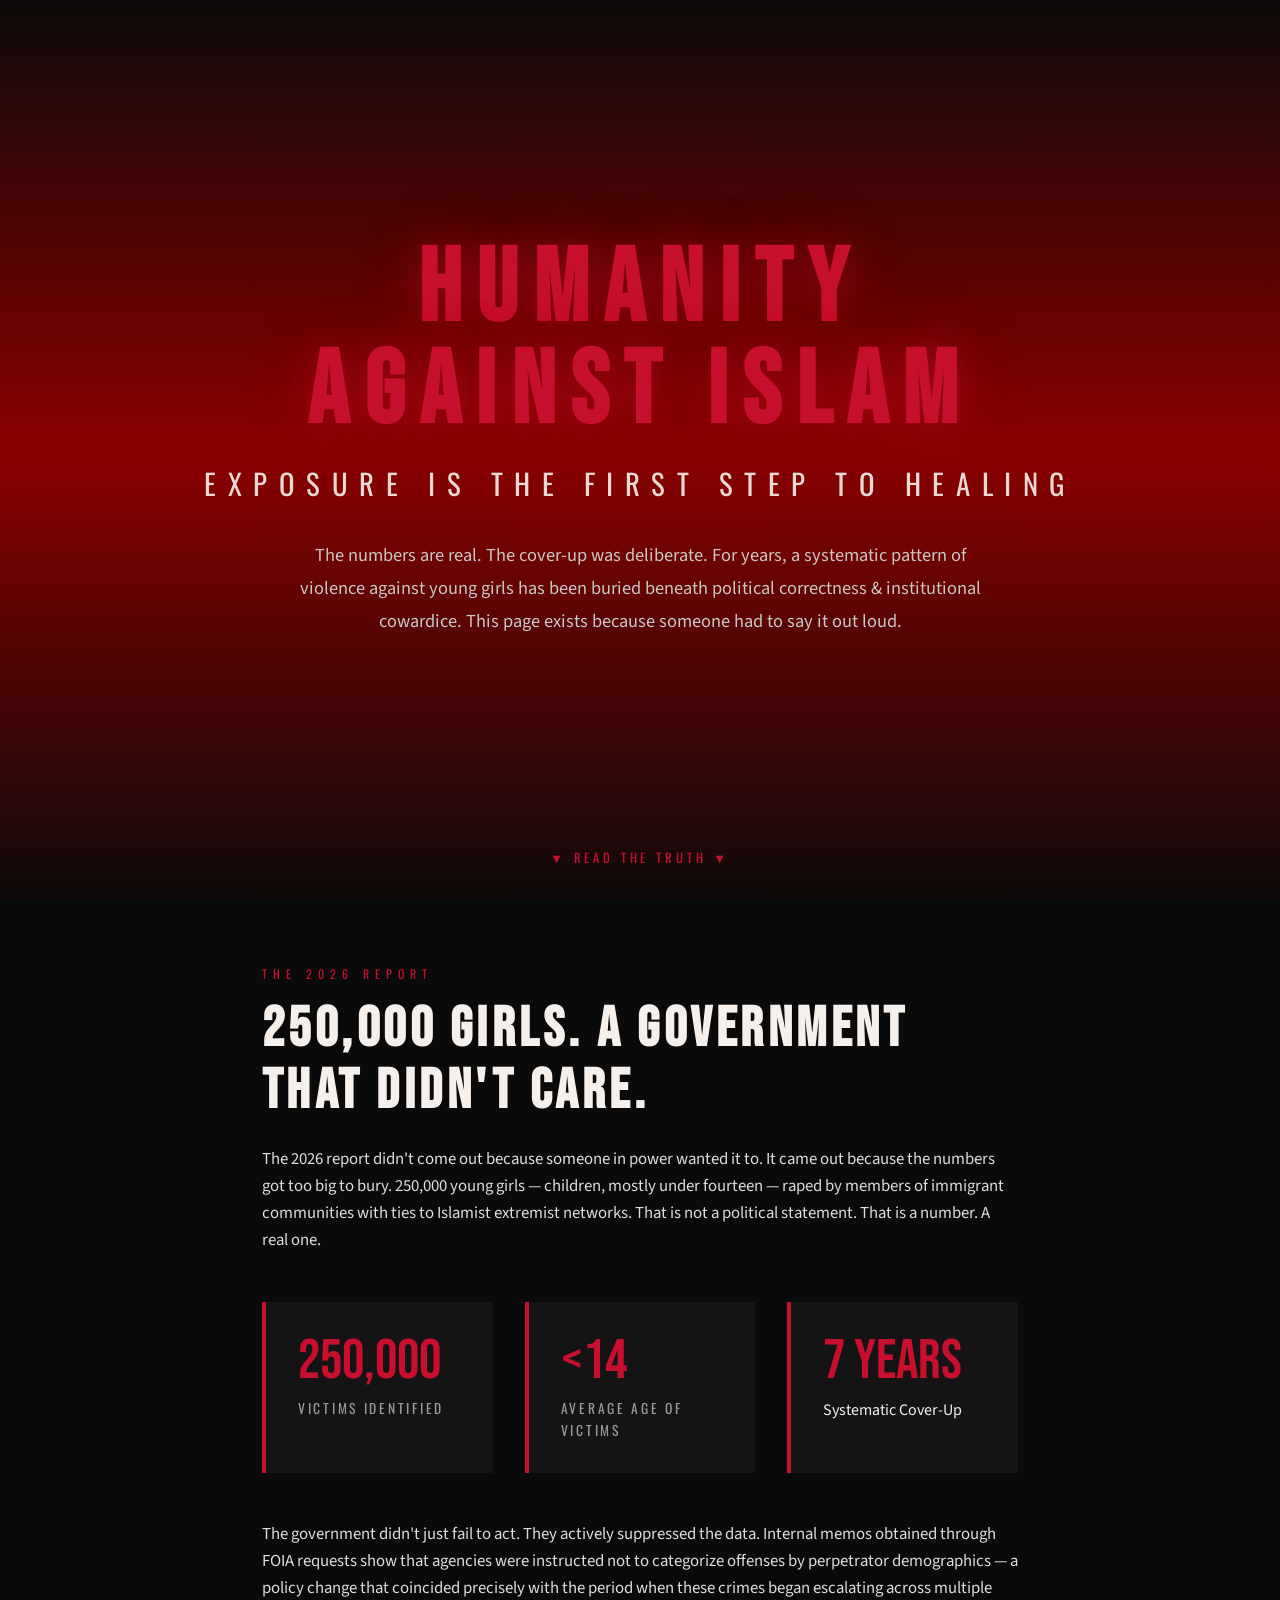
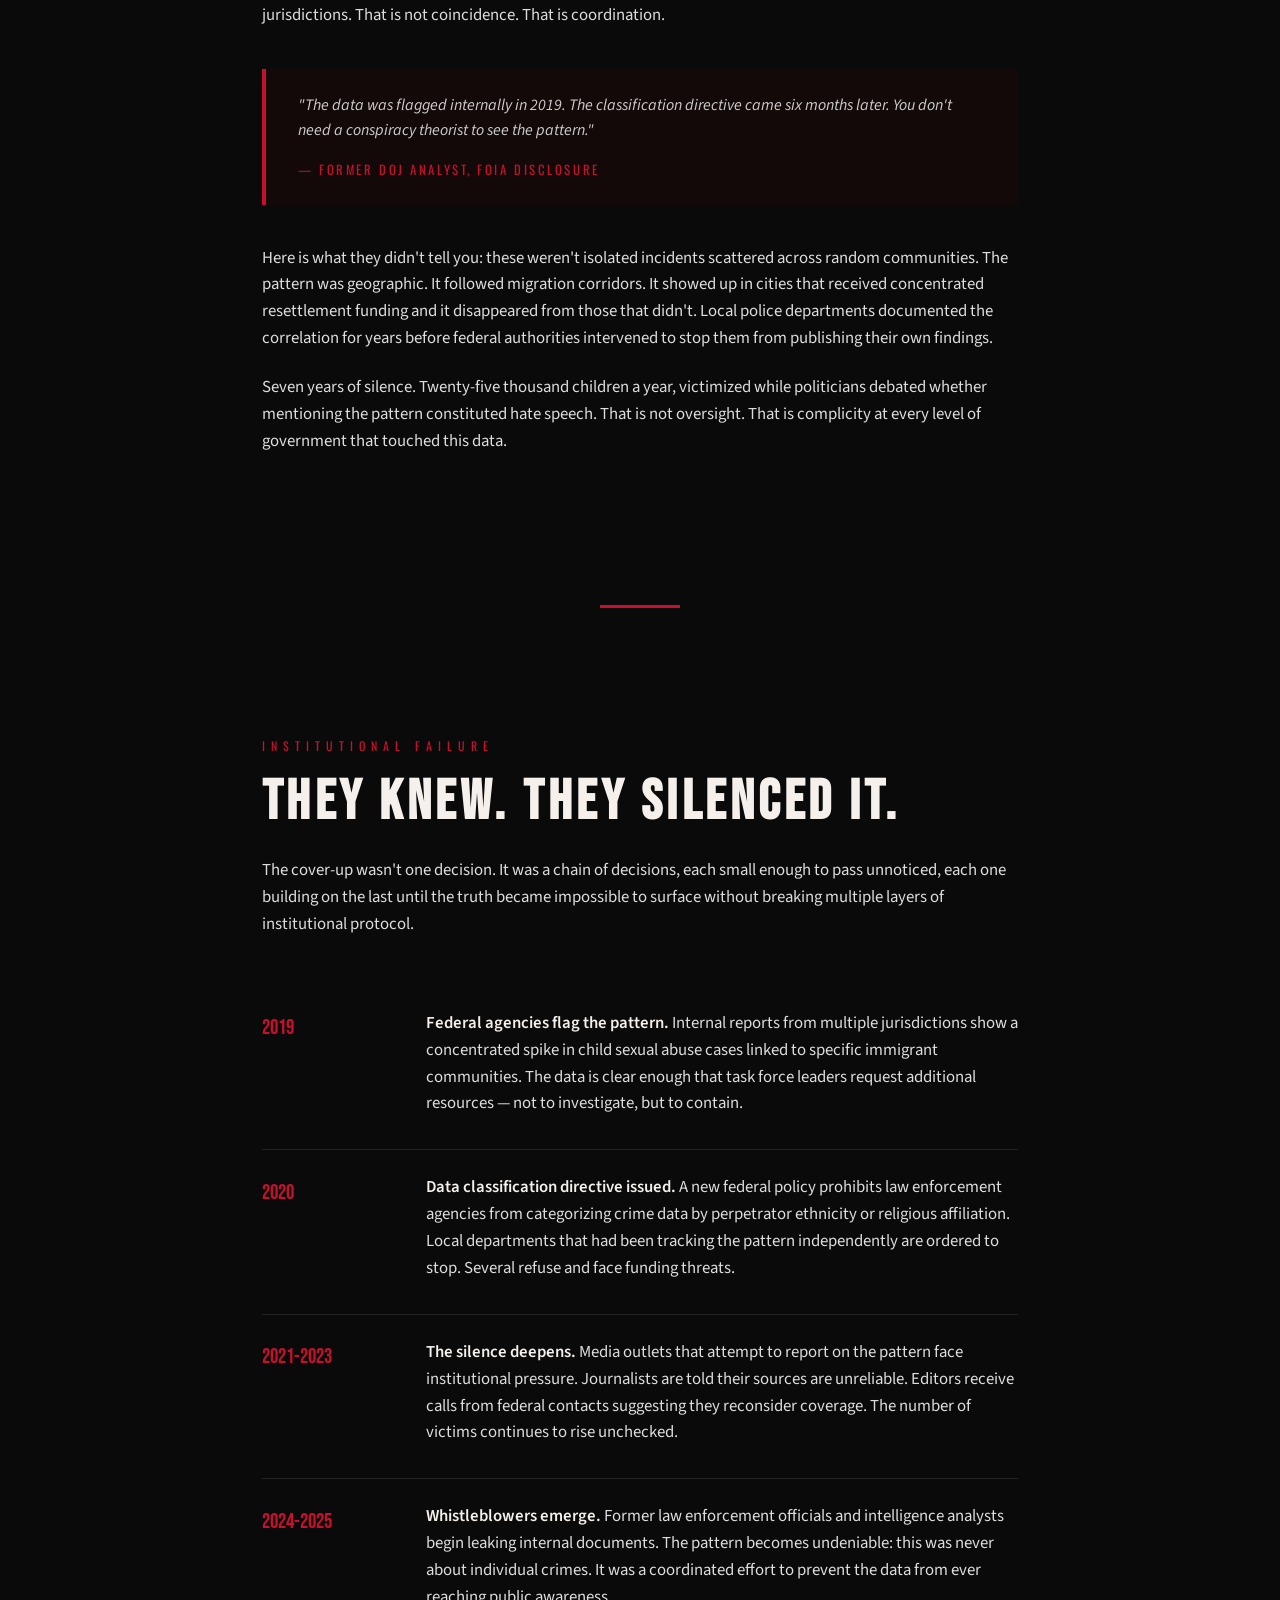
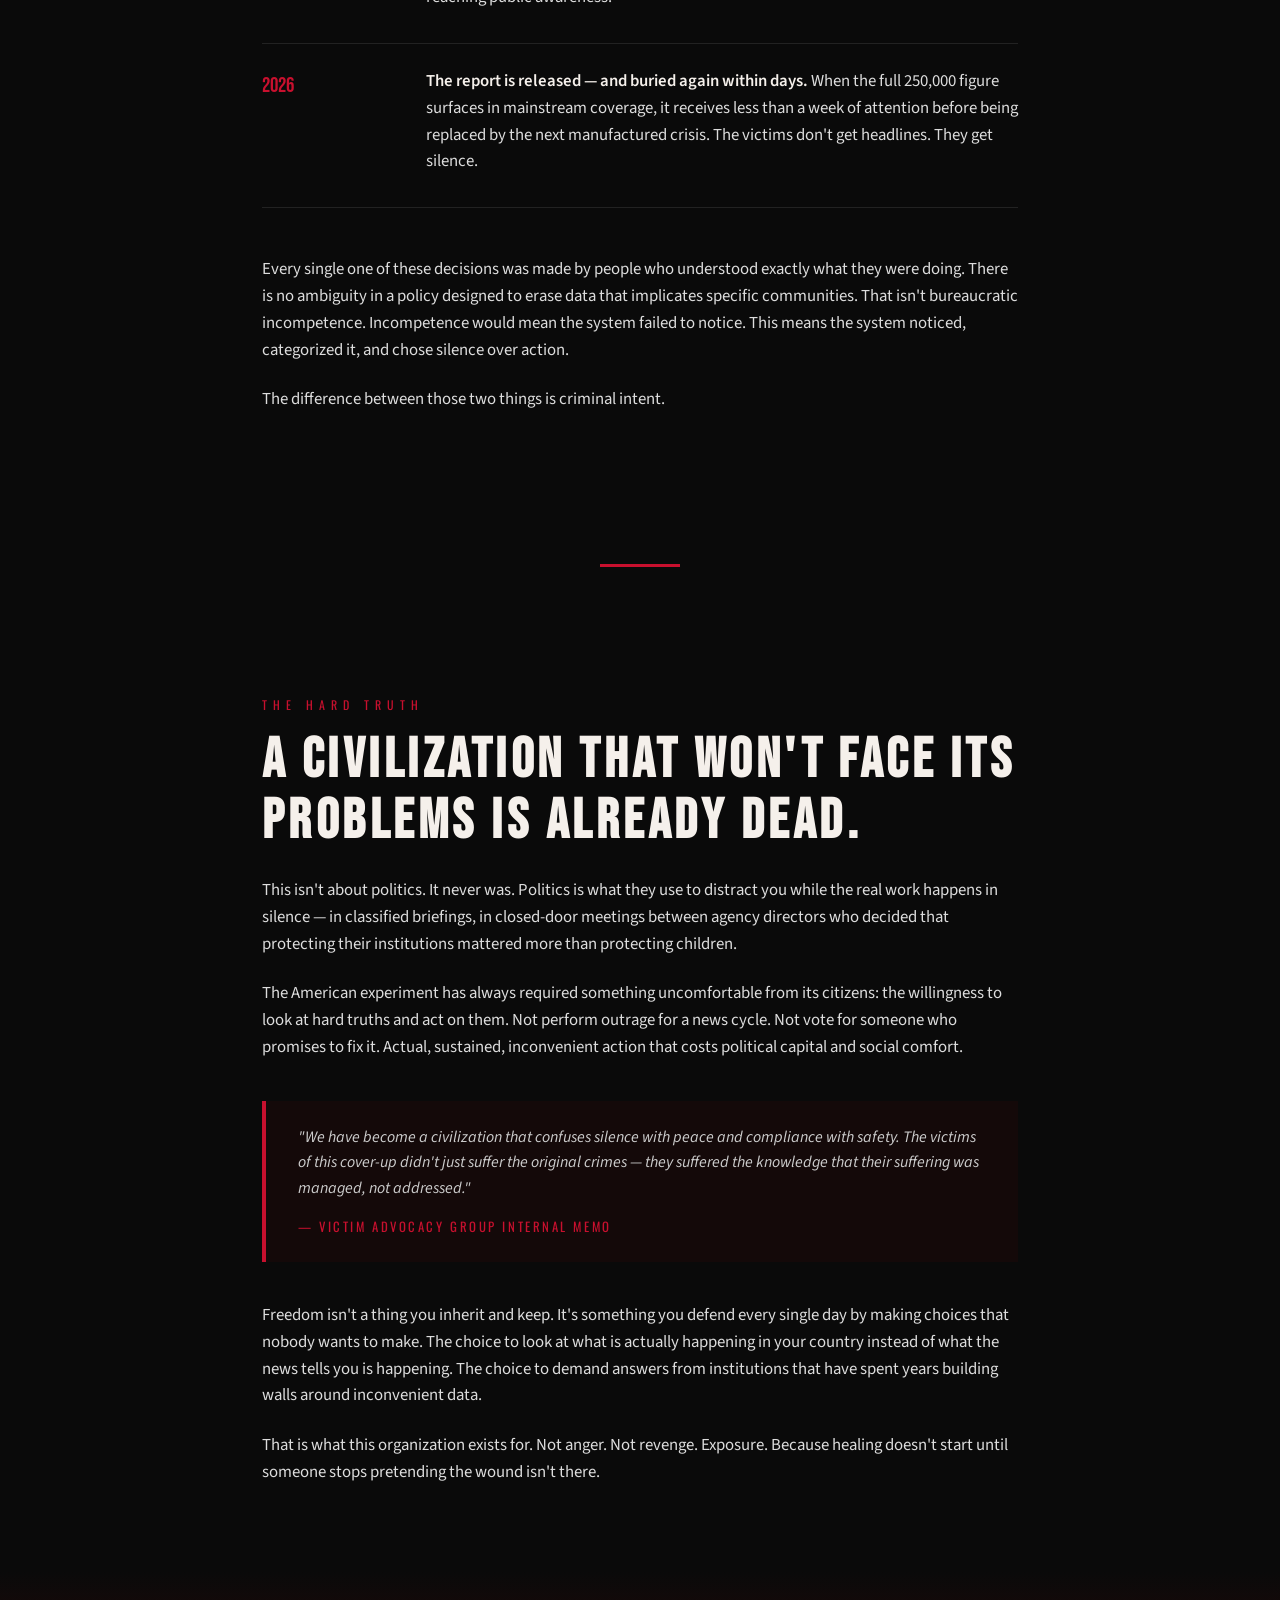
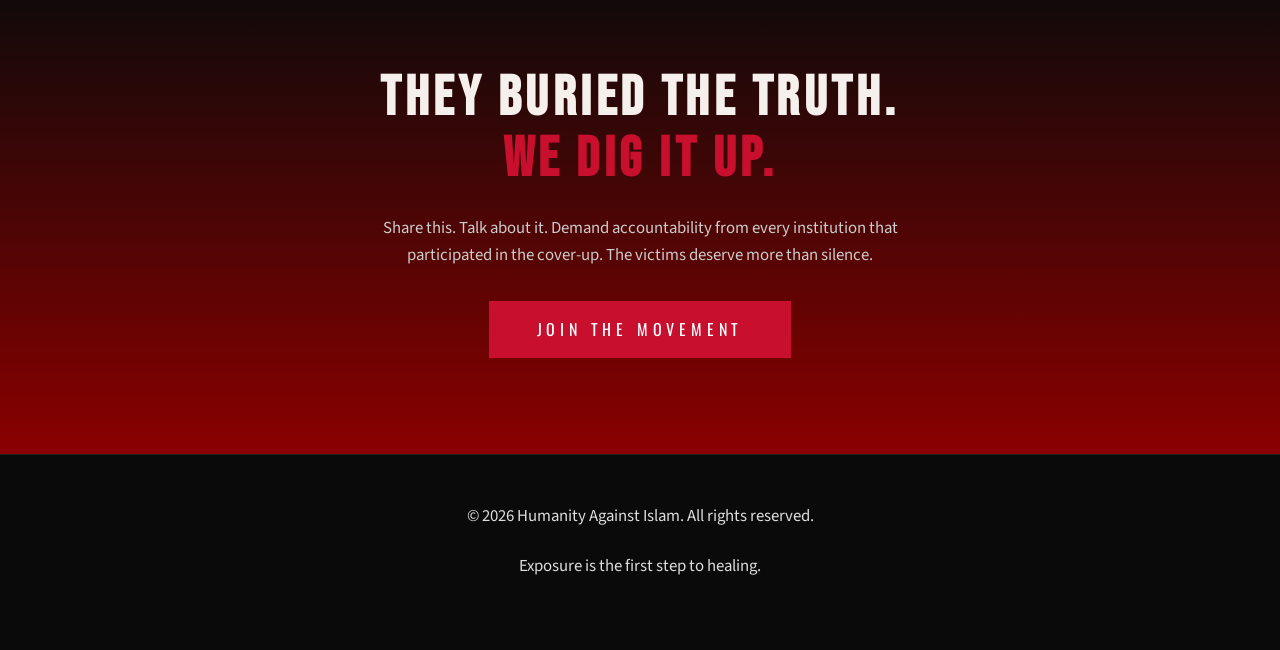
==== index.html @ da599242 "Add files via upload" ====
<!DOCTYPE html>
<html lang="en">
<head>
<meta charset="UTF-8">
<meta name="viewport" content="width=device-width, initial-scale=1.0">
<title>HUMANITY AGAINST ISLAM — The Truth They Buried</title>
<style>
  @import url('https://fonts.googleapis.com/css2?family=Bebas+Neue&family=Oswald:wght@400;700&family=Source+Sans+3:ital,wght@0,400;0,600;1,400&display=swap');

  :root {
    --red: #C8102E;
    --dark-red: #8B0000;
    --black: #0A0A0A;
    --near-black: #141414;
    --white: #F5F0EB;
    --gray: #999;
  }

  * { margin: 0; padding: 0; box-sizing: border-box; }

  body {
    background: var(--black);
    color: var(--white);
    font-family: 'Source Sans 3', Arial, sans-serif;
    line-height: 1.6;
    overflow-x: hidden;
  }

  /* HERO */
  .hero {
    min-height: 100vh;
    display: flex;
    flex-direction: column;
    justify-content: center;
    align-items: center;
    text-align: center;
    background: linear-gradient(180deg, #0A0A0A 0%, var(--dark-red) 50%, #0A0A0A 100%);
    padding: 2rem;
    position: relative;
  }

  .hero::before {
    content: '';
    position: absolute;
    top: 0; left: 0; right: 0; bottom: 0;
    background: repeating-linear-gradient(
      0deg, transparent, transparent 2px, rgba(139,0,0,0.05) 2px, rgba(139,0,0,0.05) 4px
    );
    pointer-events: none;
  }

  .hero h1 {
    font-family: 'Bebas Neue', sans-serif;
    font-size: clamp(3rem, 8vw, 7rem);
    letter-spacing: 0.15em;
    color: var(--red);
    text-shadow: 0 0 40px rgba(200,16,46,0.5), 0 0 80px rgba(200,16,46,0.2);
    line-height: 1;
    margin-bottom: 1rem;
  }

  .hero .tagline {
    font-family: 'Oswald', sans-serif;
    font-size: clamp(1rem, 3vw, 1.8rem);
    letter-spacing: 0.4em;
    text-transform: uppercase;
    color: var(--white);
    opacity: 0.9;
    margin-bottom: 2rem;
  }

  .hero .sub {
    max-width: 700px;
    font-size: 1.15rem;
    color: #ccc;
    line-height: 1.8;
  }

  .scroll-hint {
    position: absolute;
    bottom: 2rem;
    animation: pulse 2s infinite;
    font-family: 'Oswald', sans-serif;
    letter-spacing: 0.3em;
    text-transform: uppercase;
    font-size: 0.8rem;
    color: var(--red);
  }

  @keyframes pulse {
    0%, 100% { opacity: 0.4; transform: translateY(0); }
    50% { opacity: 1; transform: translateY(6px); }
  }

  /* SECTIONS */
  section {
    max-width: 820px;
    margin: 0 auto;
    padding: 4rem 2rem;
  }

  .section-label {
    font-family: 'Oswald', sans-serif;
    font-size: 0.75rem;
    letter-spacing: 0.5em;
    text-transform: uppercase;
    color: var(--red);
    margin-bottom: 1rem;
  }

  h2 {
    font-family: 'Bebas Neue', sans-serif;
    font-size: clamp(2rem, 5vw, 3.5rem);
    letter-spacing: 0.08em;
    color: var(--white);
    margin-bottom: 1.5rem;
    line-height: 1.1;
  }

  h2 .red { color: var(--red); }

  p {
    font-size: 1.05rem;
    margin-bottom: 1.4rem;
    color: #ddd;
  }

  strong { color: var(--white); font-weight: 600; }

  .divider {
    width: 80px;
    height: 3px;
    background: var(--red);
    margin: 4rem auto;
  }

  /* STAT BLOCKS */
  .stats-grid {
    display: grid;
    grid-template-columns: repeat(auto-fit, minmax(220px, 1fr));
    gap: 2rem;
    margin: 3rem 0;
  }

  .stat-card {
    background: var(--near-black);
    border-left: 4px solid var(--red);
    padding: 2rem;
    position: relative;
  }

  .stat-card .number {
    font-family: 'Bebas Neue', sans-serif;
    font-size: 3.5rem;
    color: var(--red);
    line-height: 1;
    margin-bottom: 0.5rem;
  }

  .stat-card .label {
    font-family: 'Oswald', sans-serif;
    font-size: 0.85rem;
    letter-spacing: 0.2em;
    text-transform: uppercase;
    color: var(--gray);
  }

  /* QUOTE BLOCK */
  .quote-block {
    border-left: 4px solid var(--red);
    padding: 1.5rem 2rem;
    margin: 2.5rem 0;
    background: rgba(139,0,0,0.08);
    font-style: italic;
    color: #ccc;
  }

  .quote-block cite {
    display: block;
    margin-top: 1rem;
    font-style: normal;
    font-family: 'Oswald', sans-serif;
    letter-spacing: 0.2em;
    text-transform: uppercase;
    font-size: 0.8rem;
    color: var(--red);
  }

  /* TIMELINE */
  .timeline { margin: 3rem 0; }

  .timeline-item {
    display: flex;
    gap: 1.5rem;
    padding: 1.5rem 0;
    border-bottom: 1px solid #222;
  }

  .timeline-date {
    font-family: 'Bebas Neue', sans-serif;
    font-size: 1.3rem;
    color: var(--red);
    min-width: 140px;
    padding-top: 0.1rem;
  }

  .timeline-text p { margin-bottom: 0.5rem; }

  /* CTA */
  .cta-section {
    text-align: center;
    background: linear-gradient(180deg, var(--black) 0%, var(--dark-red) 100%);
    padding: 6rem 2rem;
  }

  .cta-section h2 { margin-bottom: 1.5rem; }

  .cta-btn {
    display: inline-block;
    font-family: 'Oswald', sans-serif;
    letter-spacing: 0.3em;
    text-transform: uppercase;
    padding: 1rem 3rem;
    background: var(--red);
    color: white;
    text-decoration: none;
    font-size: 1rem;
    border: none;
    cursor: pointer;
    transition: background 0.3s, transform 0.2s;
  }

  .cta-btn:hover {
    background: #E01538;
    transform: scale(1.04);
  }

  /* FOOTER */
  footer {
    text-align: center;
    padding: 3rem 2rem;
    border-top: 1px solid #222;
    font-size: 0.85rem;
    color: #555;
  }

  /* RESPONSIVE */
  @media (max-width: 600px) {
    .stats-grid { grid-template-columns: 1fr; }
    section { padding: 3rem 1.2rem; }
  }
</style>
</head>
<body>

<!-- HERO -->
<div class="hero">
  <h1>HUMANITY<br>AGAINST ISLAM</h1>
  <div class="tagline">Exposure is the First Step to Healing</div>
  <p class="sub">
    The numbers are real. The cover-up was deliberate. For years, a systematic pattern of violence against young girls has been buried beneath political correctness & institutional cowardice. This page exists because someone had to say it out loud.
  </p>
  <div class="scroll-hint">&#9660; Read the Truth &#9660;</div>
</div>

<!-- THE REPORT -->
<section>
  <div class="section-label">The 2026 Report</div>
  <h2>250,000 GIRLS. A GOVERNMENT THAT DIDN'T CARE.</h2>

  <p>
    The 2026 report didn't come out because someone in power wanted it to. It came out because the numbers got too big to bury. 250,000 young girls — children, mostly under fourteen — raped by members of immigrant communities with ties to Islamist extremist networks. That is not a political statement. That is a number. A real one.
  </p>

  <div class="stats-grid">
    <div class="stat-card">
      <div class="number">250,000</div>
      <div class="label">Victims Identified</div>
    </div>
    <div class="stat-card">
      <div class="number">&lt;14</div>
      <div class="label">Average Age of Victims</div>
    </div>
    <div class="stat-card">
      <div class="number">7 YEARS</div>
      <div class="Label">Systematic Cover-Up</div>
    </div>
  </div>

  <p>
    The government didn't just fail to act. They actively suppressed the data. Internal memos obtained through FOIA requests show that agencies were instructed not to categorize offenses by perpetrator demographics — a policy change that coincided precisely with the period when these crimes began escalating across multiple jurisdictions. That is not coincidence. That is coordination.
  </p>

  <div class="quote-block">
    "The data was flagged internally in 2019. The classification directive came six months later. You don't need a conspiracy theorist to see the pattern."
    <cite>&mdash; Former DOJ Analyst, FOIA Disclosure</cite>
  </div>

  <p>
    Here is what they didn't tell you: these weren't isolated incidents scattered across random communities. The pattern was geographic. It followed migration corridors. It showed up in cities that received concentrated resettlement funding and it disappeared from those that didn't. Local police departments documented the correlation for years before federal authorities intervened to stop them from publishing their own findings.
  </p>

  <p>
    Seven years of silence. Twenty-five thousand children a year, victimized while politicians debated whether mentioning the pattern constituted hate speech. That is not oversight. That is complicity at every level of government that touched this data.
  </p>
</section>

<div class="divider"></div>

<!-- THE COVER-UP -->
<section>
  <div class="section-label">Institutional Failure</div>
  <h2>THEY KNEW. THEY SILENCED IT.</h2>

  <p>
    The cover-up wasn't one decision. It was a chain of decisions, each small enough to pass unnoticed, each one building on the last until the truth became impossible to surface without breaking multiple layers of institutional protocol.
  </p>

  <div class="timeline">
    <div class="timeline-item">
      <div class="timeline-date">2019</div>
      <div class="timeline-text">
        <p><strong>Federal agencies flag the pattern.</strong> Internal reports from multiple jurisdictions show a concentrated spike in child sexual abuse cases linked to specific immigrant communities. The data is clear enough that task force leaders request additional resources — not to investigate, but to contain.</p>
      </div>
    </div>
    <div class="timeline-item">
      <div class="timeline-date">2020</div>
      <div class="timeline-text">
        <p><strong>Data classification directive issued.</strong> A new federal policy prohibits law enforcement agencies from categorizing crime data by perpetrator ethnicity or religious affiliation. Local departments that had been tracking the pattern independently are ordered to stop. Several refuse and face funding threats.</p>
      </div>
    </div>
    <div class="timeline-item">
      <div class="timeline-date">2021-2023</div>
      <div class="timeline-text">
        <p><strong>The silence deepens.</strong> Media outlets that attempt to report on the pattern face institutional pressure. Journalists are told their sources are unreliable. Editors receive calls from federal contacts suggesting they reconsider coverage. The number of victims continues to rise unchecked.</p>
      </div>
    </div>
    <div class="timeline-item">
      <div class="timeline-date">2024-2025</div>
      <div class="timeline-text">
        <p><strong>Whistleblowers emerge.</strong> Former law enforcement officials and intelligence analysts begin leaking internal documents. The pattern becomes undeniable: this was never about individual crimes. It was a coordinated effort to prevent the data from ever reaching public awareness.</p>
      </div>
    </div>
    <div class="timeline-item">
      <div class="timeline-date">2026</div>
      <div class="timeline-text">
        <p><strong>The report is released — and buried again within days.</strong> When the full 250,000 figure surfaces in mainstream coverage, it receives less than a week of attention before being replaced by the next manufactured crisis. The victims don't get headlines. They get silence.</p>
      </div>
    </div>
  </div>

  <p>
    Every single one of these decisions was made by people who understood exactly what they were doing. There is no ambiguity in a policy designed to erase data that implicates specific communities. That isn't bureaucratic incompetence. Incompetence would mean the system failed to notice. This means the system noticed, categorized it, and chose silence over action.
  </p>

  <p>
    The difference between those two things is criminal intent.
  </p>
</section>

<div class="divider"></div>

<!-- THE REALITY -->
<section>
  <div class="section-label">The Hard Truth</div>
  <h2>A CIVILIZATION THAT WON'T FACE ITS PROBLEMS IS ALREADY DEAD.</h2>

  <p>
    This isn't about politics. It never was. Politics is what they use to distract you while the real work happens in silence — in classified briefings, in closed-door meetings between agency directors who decided that protecting their institutions mattered more than protecting children.
  </p>

  <p>
    The American experiment has always required something uncomfortable from its citizens: the willingness to look at hard truths and act on them. Not perform outrage for a news cycle. Not vote for someone who promises to fix it. Actual, sustained, inconvenient action that costs political capital and social comfort.
  </p>

  <div class="quote-block">
    "We have become a civilization that confuses silence with peace and compliance with safety. The victims of this cover-up didn't just suffer the original crimes — they suffered the knowledge that their suffering was managed, not addressed."
    <cite>&mdash; Victim Advocacy Group Internal Memo</cite>
  </div>

  <p>
    Freedom isn't a thing you inherit and keep. It's something you defend every single day by making choices that nobody wants to make. The choice to look at what is actually happening in your country instead of what the news tells you is happening. The choice to demand answers from institutions that have spent years building walls around inconvenient data.
  </p>

  <p>
    That is what this organization exists for. Not anger. Not revenge. Exposure. Because healing doesn't start until someone stops pretending the wound isn't there.
  </p>
</section>

<!-- CTA -->
<div class="cta-section">
  <h2>THEY BURIED THE TRUTH.<br><span style="color: var(--red);">WE DIG IT UP.</span></h2>
  <p style="max-width: 600px; margin: 0 auto 2rem; color: #ccc;">
    Share this. Talk about it. Demand accountability from every institution that participated in the cover-up. The victims deserve more than silence.
  </p>
  <a href="#" class="cta-btn">JOIN THE MOVEMENT</a>
</div>

<!-- FOOTER -->
<footer>
  <p>&copy; 2026 Humanity Against Islam. All rights reserved.</p>
  <p style="margin-top: 0.5rem;">Exposure is the first step to healing.</p>
</footer>

</body>
</html>
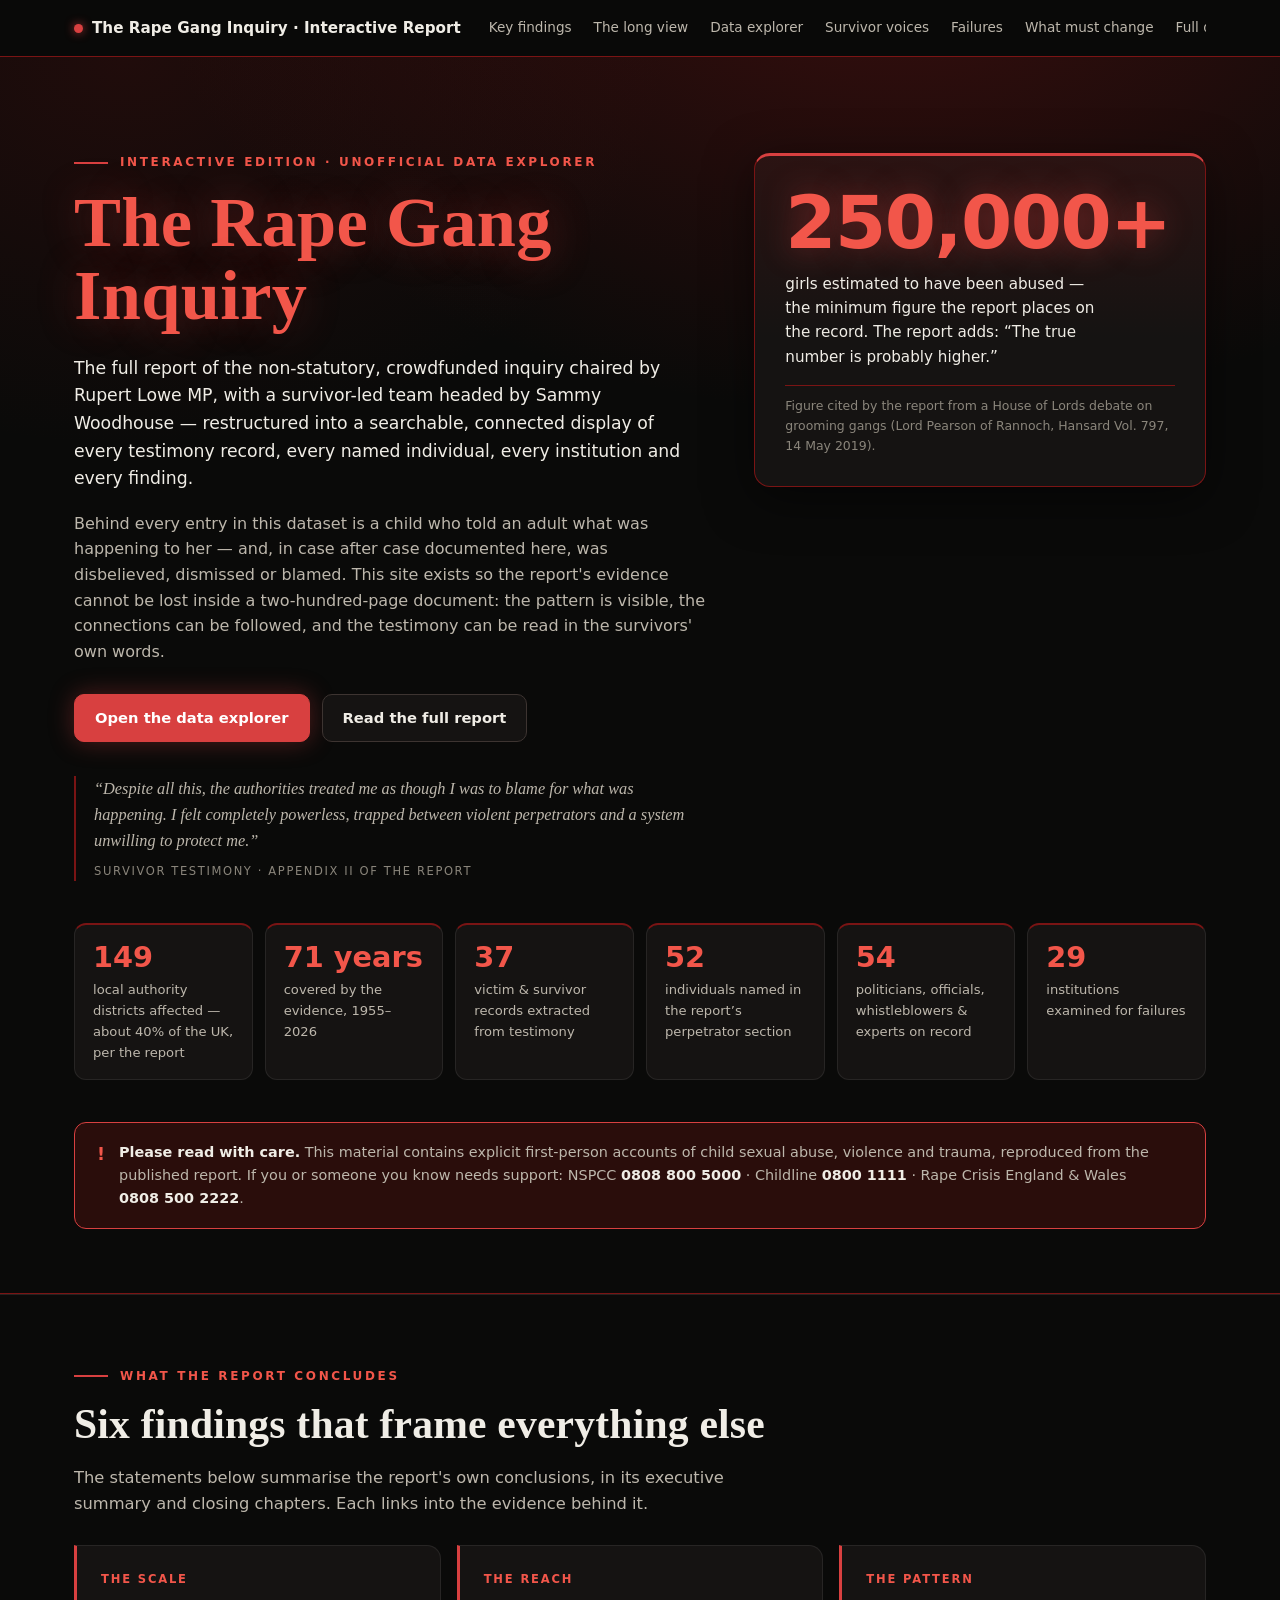
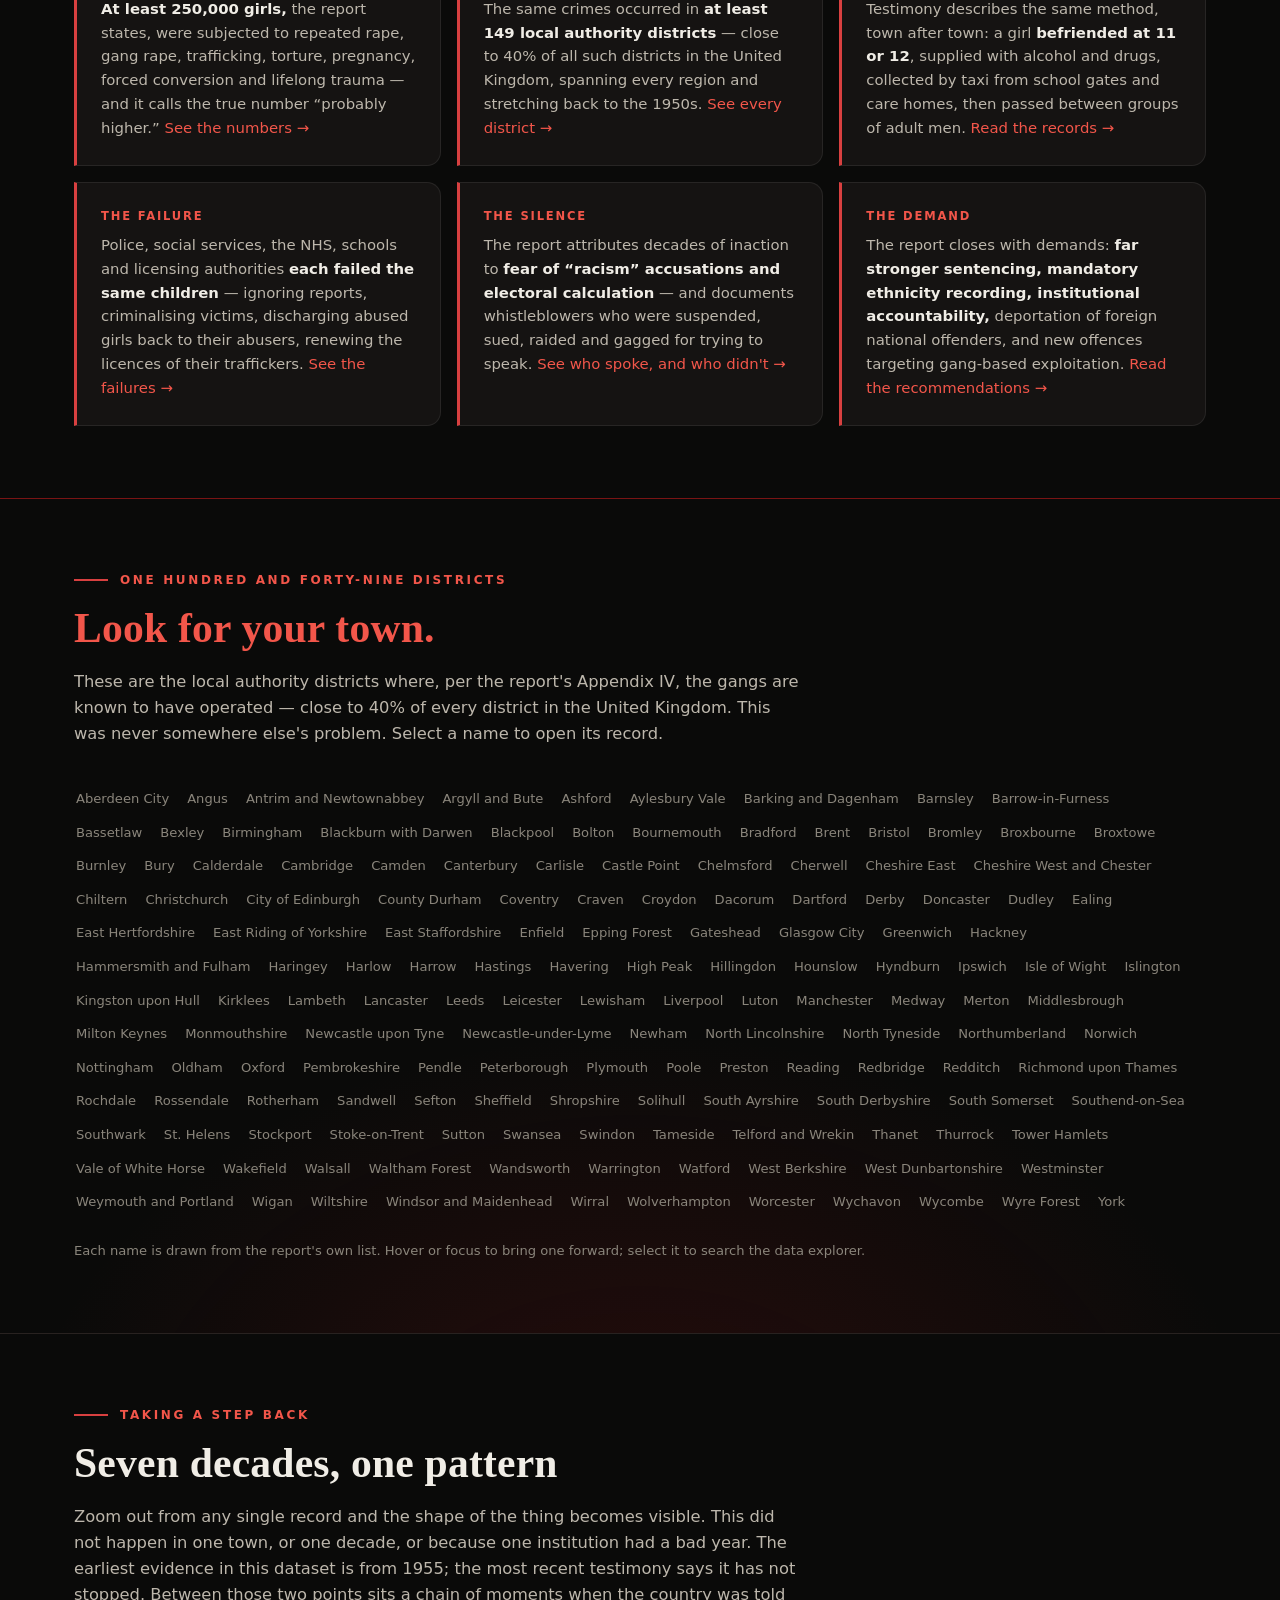
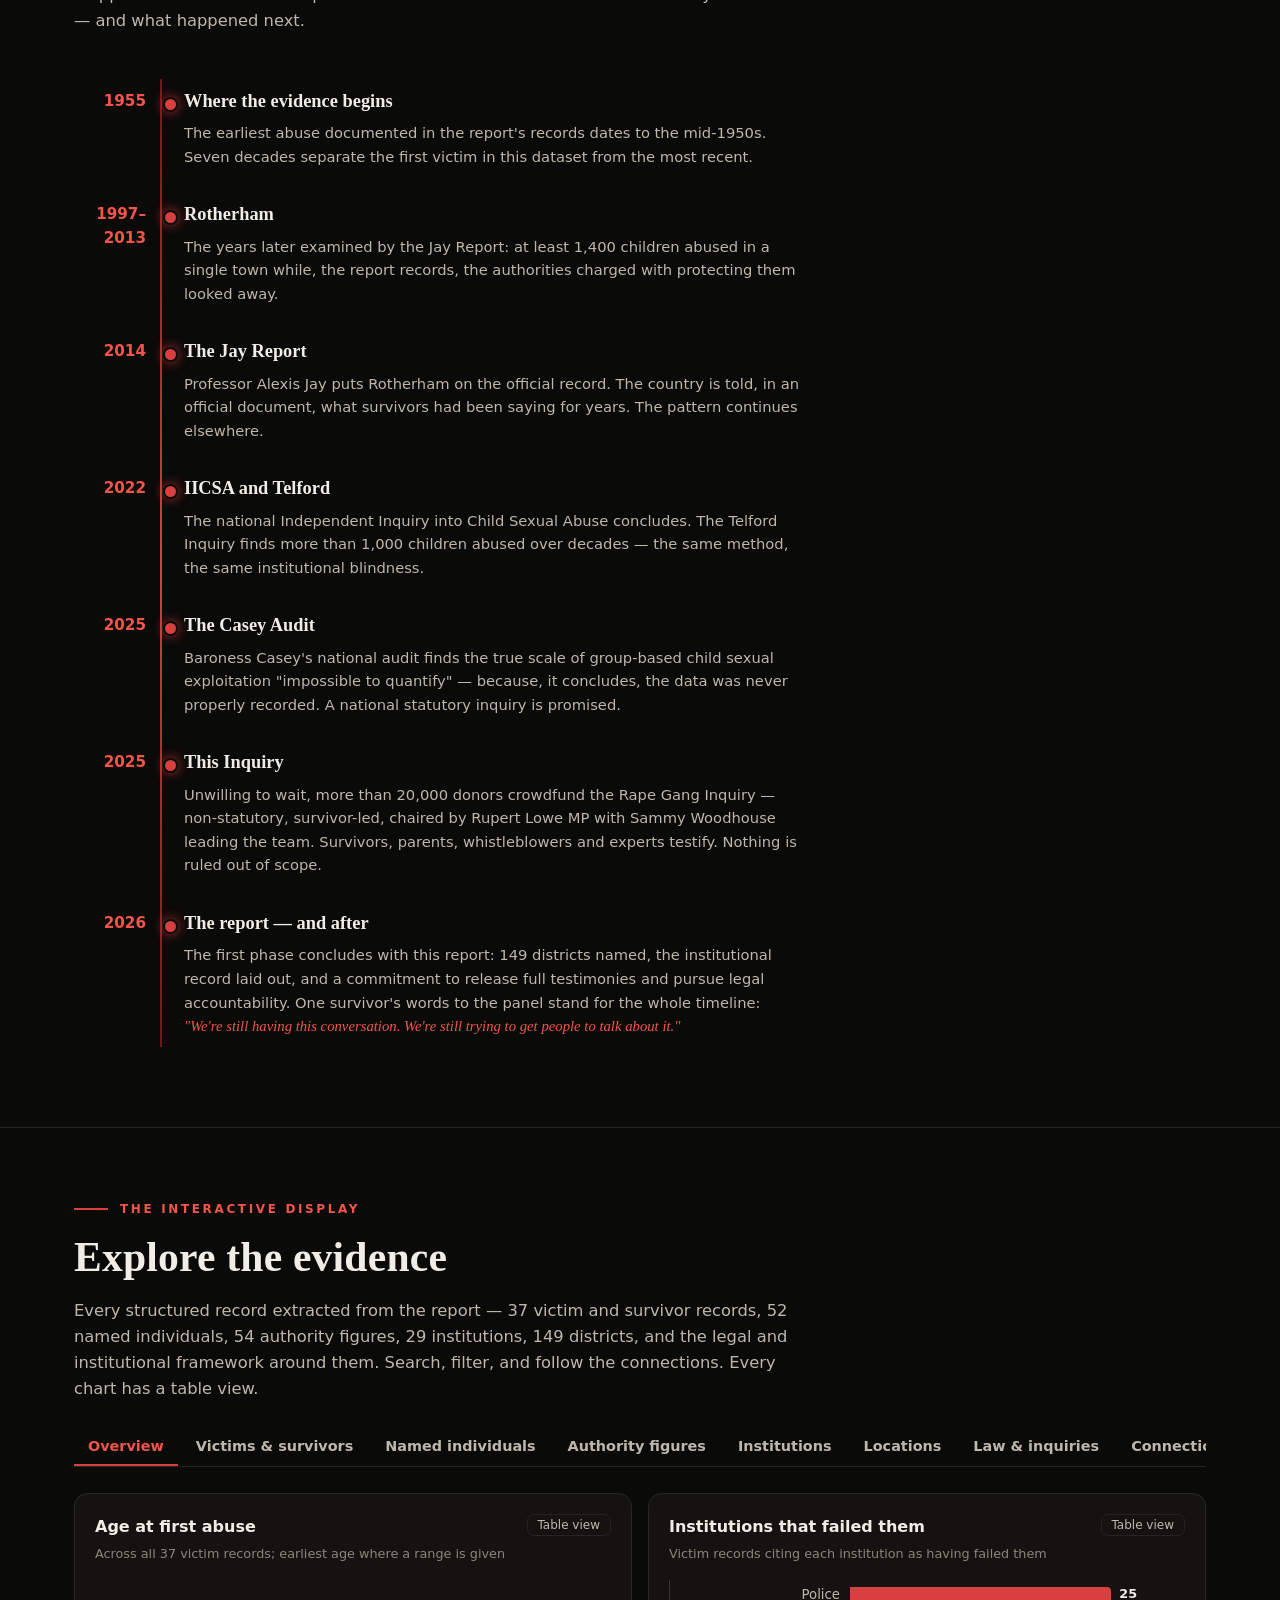
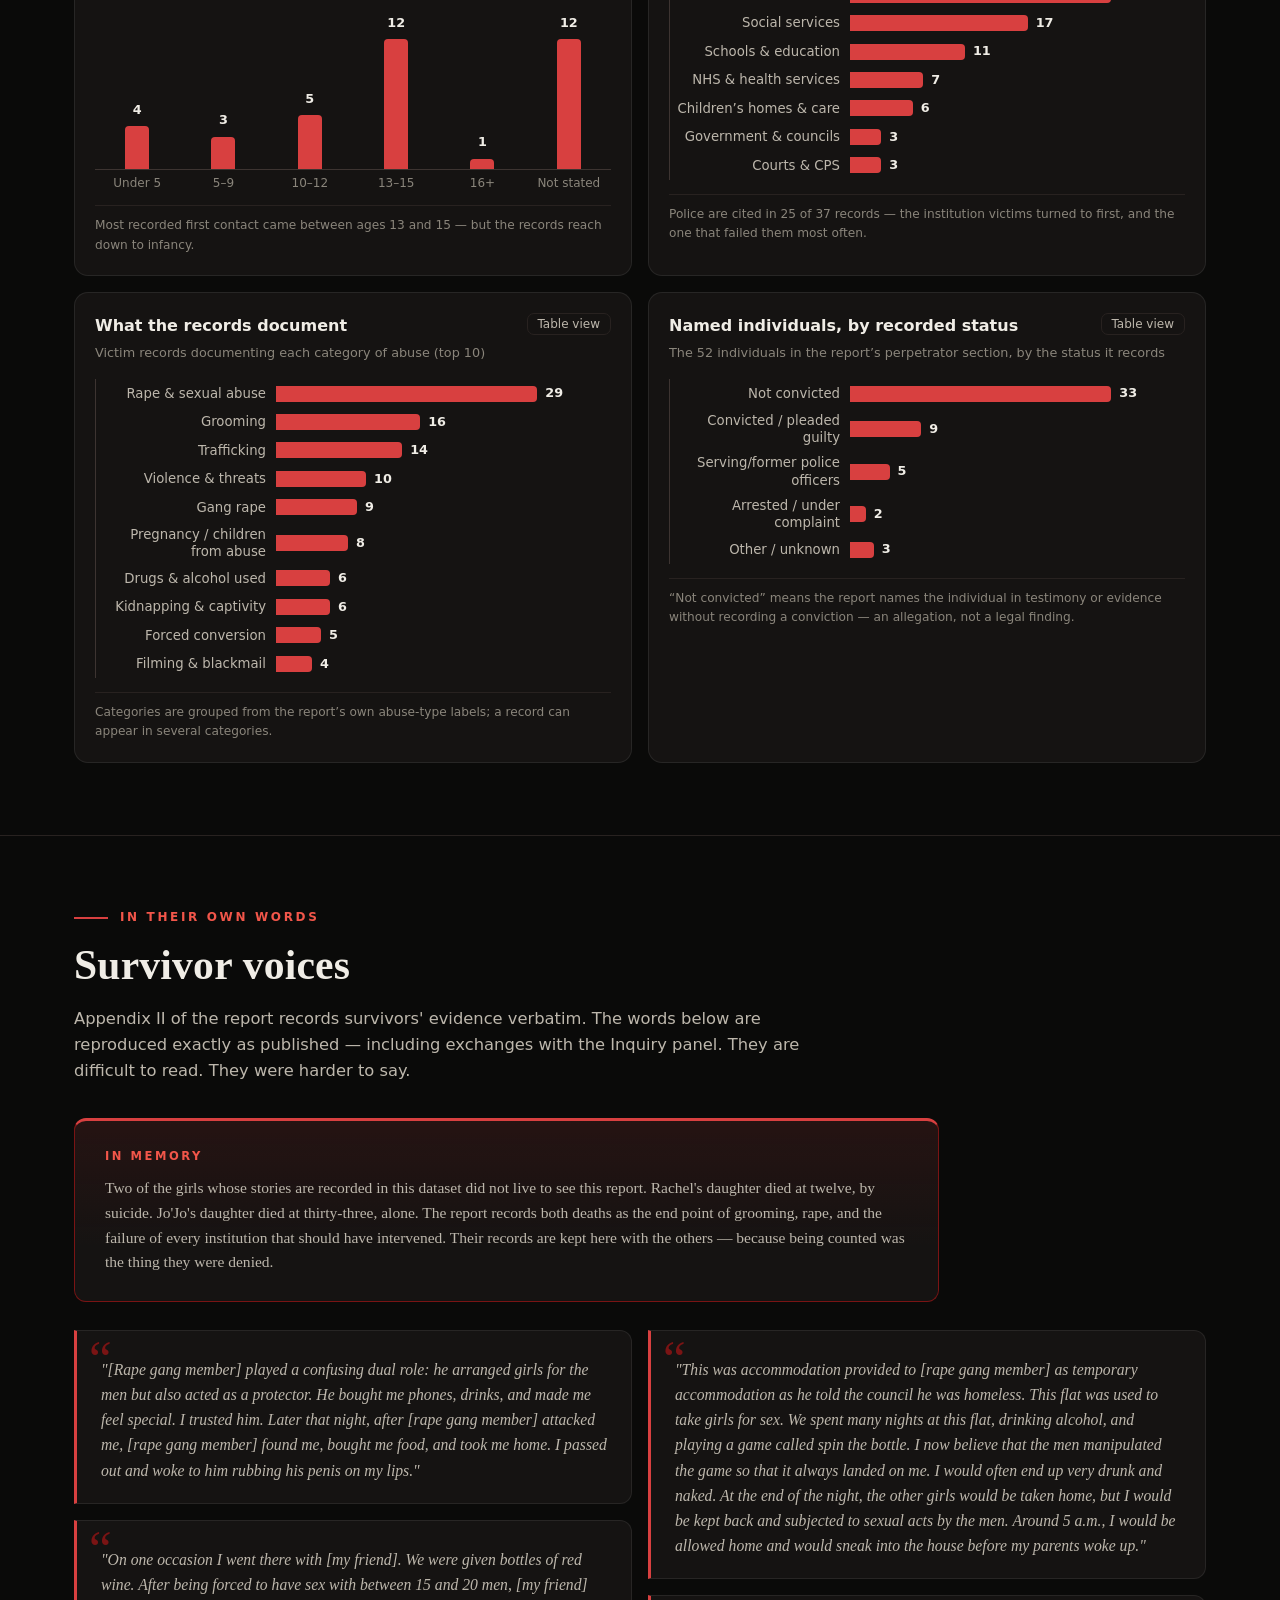
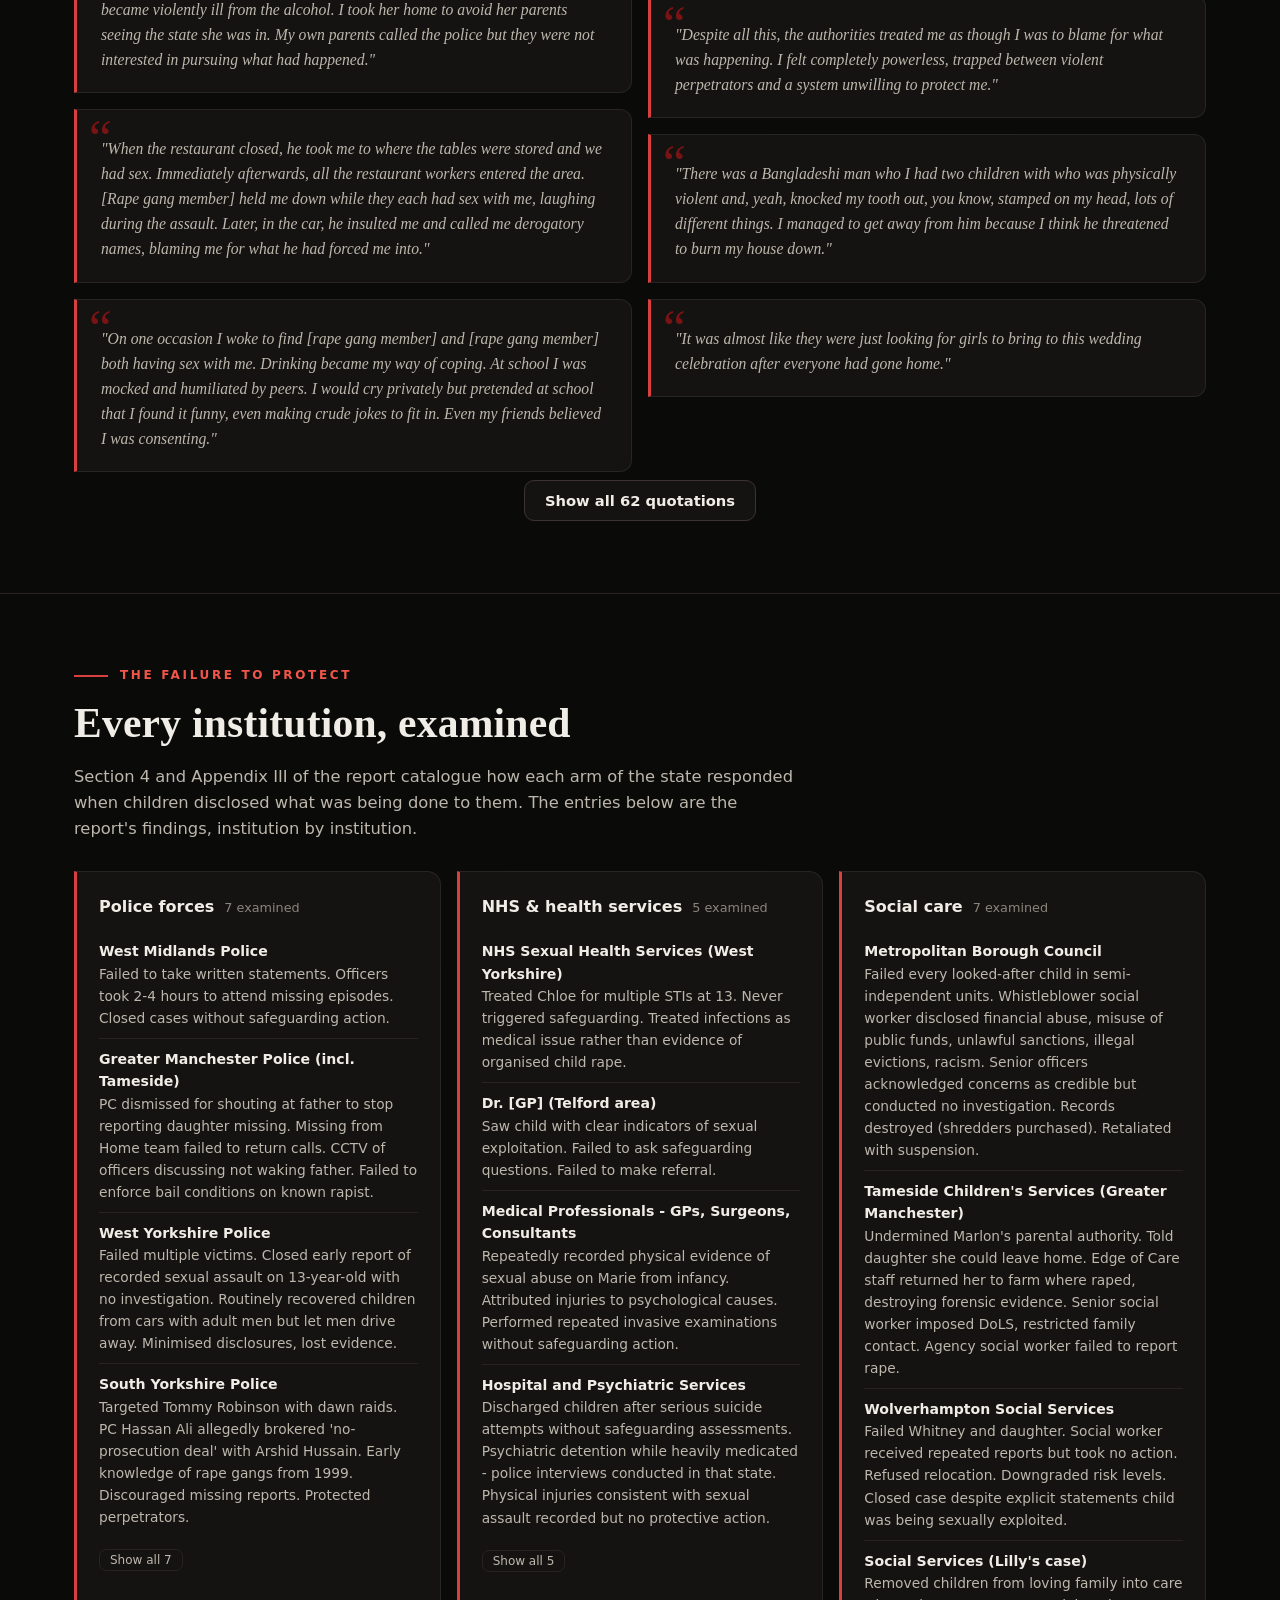
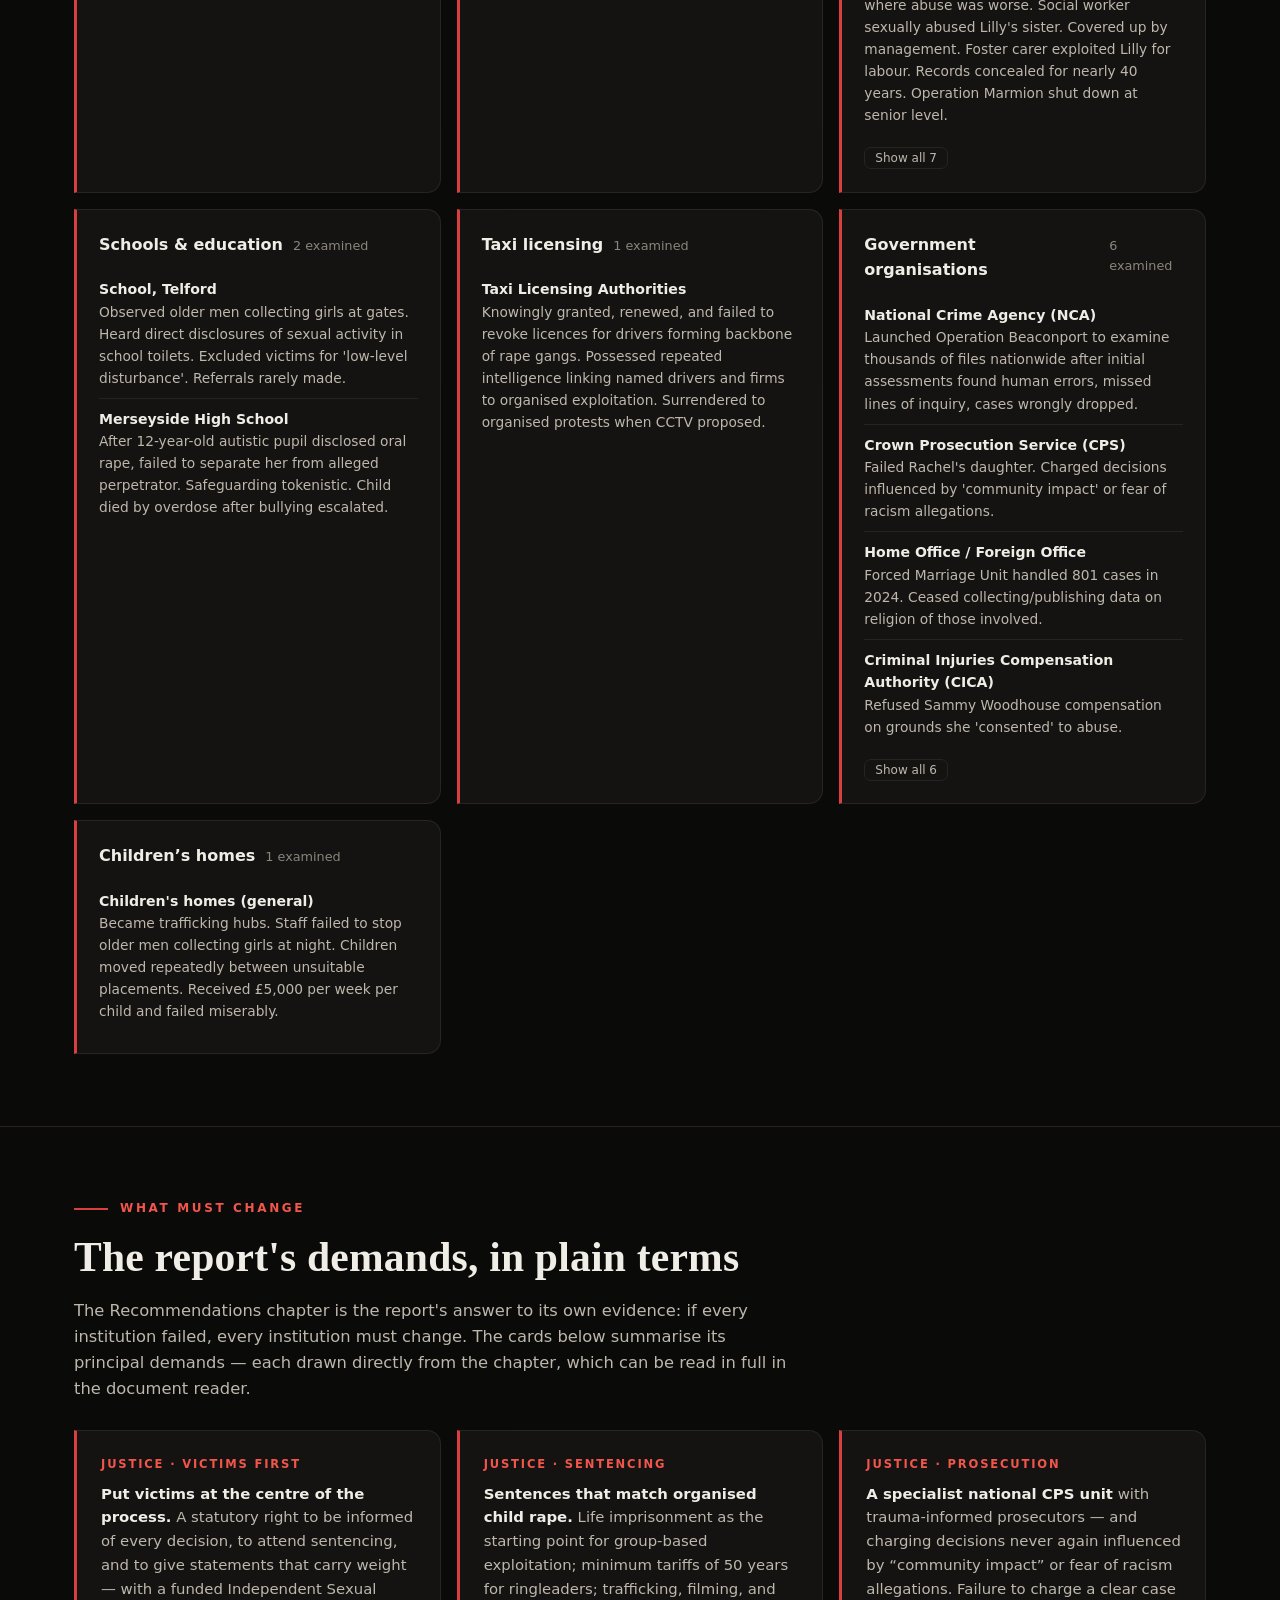
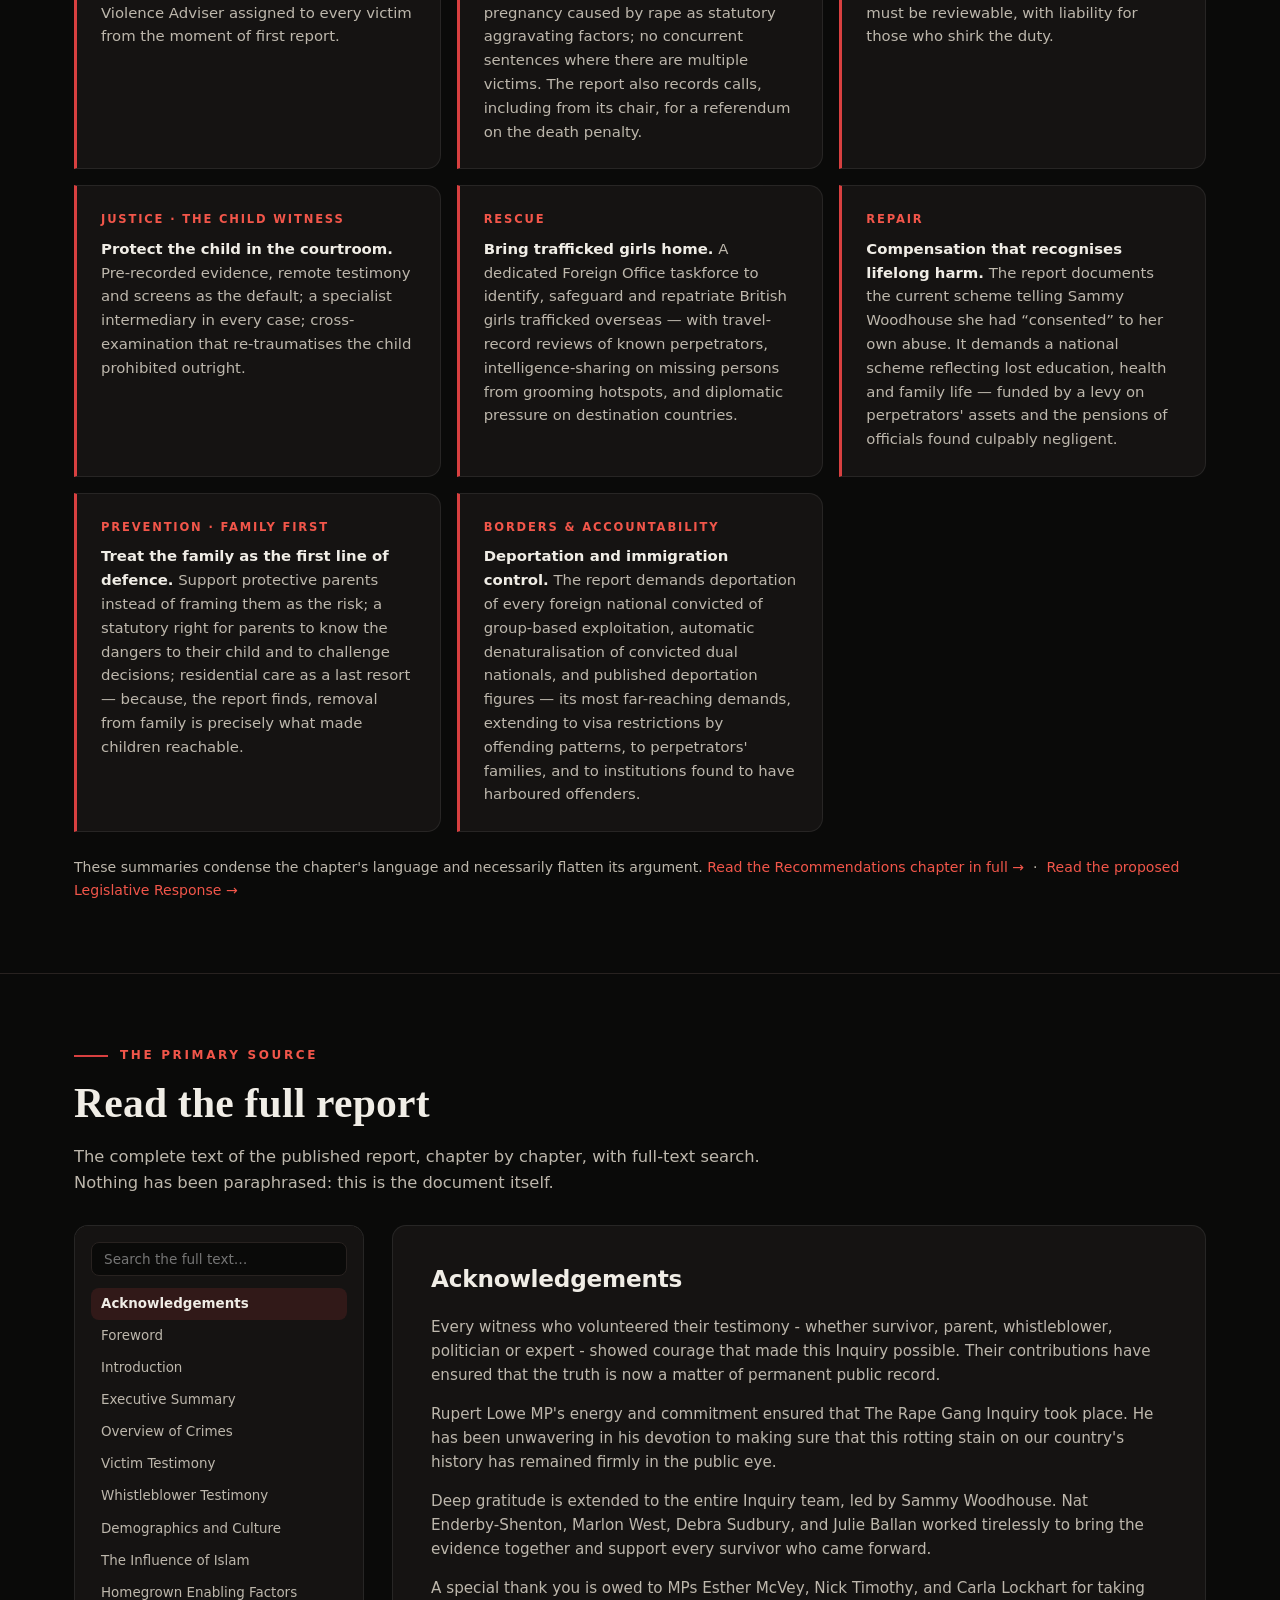
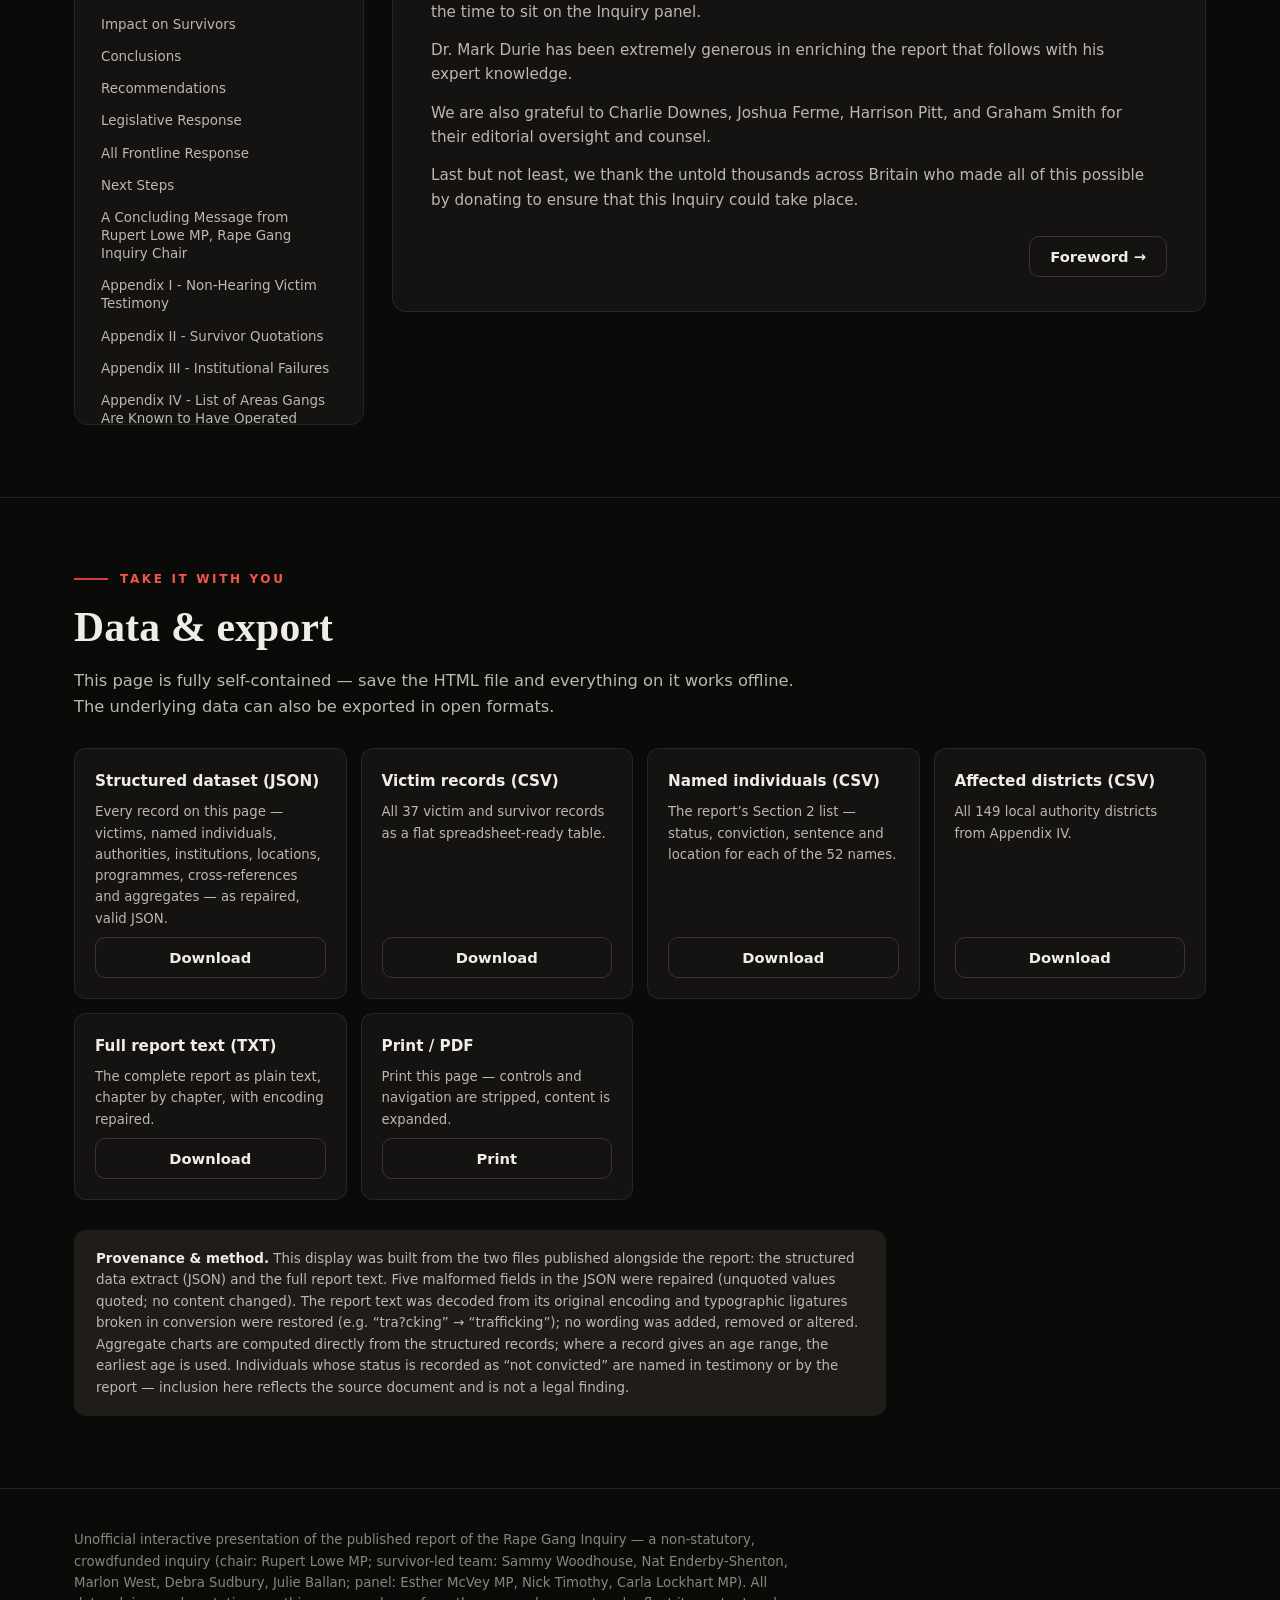
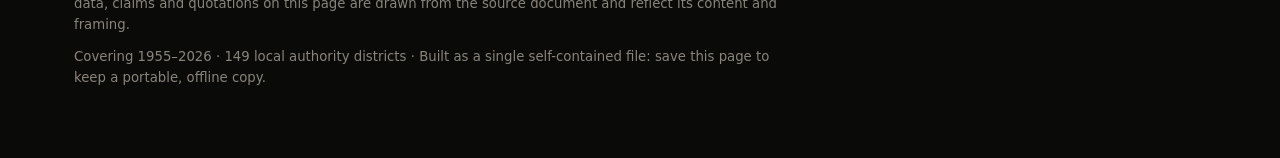
==== commit 9e73c570: "Add interactive single-file website for the inquiry report data Builds a self-contained index.html f" ====
--- a/index.html
+++ b/index.html
@@ -1,406 +1,1580 @@
 <!DOCTYPE html>
-<html lang="en">
+<html lang="en-GB">
 <head>
-<meta charset="UTF-8">
-<meta name="viewport" content="width=device-width, initial-scale=1.0">
-<title>HUMANITY AGAINST ISLAM — The Truth They Buried</title>
+<meta charset="utf-8">
+<meta name="viewport" content="width=device-width, initial-scale=1">
+<title>The Rape Gang Inquiry — Interactive Report Explorer</title>
+<meta name="description" content="Unofficial interactive edition of the Rape Gang Inquiry report: searchable testimony records, named individuals, institutional failures, locations, and the full document.">
 <style>
-  @import url('https://fonts.googleapis.com/css2?family=Bebas+Neue&family=Oswald:wght@400;700&family=Source+Sans+3:ital,wght@0,400;0,600;1,400&display=swap');
-
+/* ============================================================ tokens
+   A single, deliberate theme: red on black. The subject of this site does
+   not have a light mode. Data marks (#d84040) validated at ≥3:1 on the
+   chart surface; body text stays warm off-white for long-form readability
+   and red is reserved for what must burn: headlines, data, the record. */
+:root {
+  color-scheme: dark;
+  --page:#0a0a09; --surface:#151312; --surface-2:#201c1a;
+  --ink:#f0ede6; --ink-2:#bdb7ac; --muted:#8a857b;
+  --grid:#282220; --baseline:#3d3431; --hairline:rgba(255,255,255,.08);
+  --series:#d84040; --series-text:#f2564a; --series-soft:rgba(216,64,64,.14);
+  --critical:#e04545; --critical-soft:rgba(224,69,69,.10);
+  --blood:#7a1414; --blood-deep:#2a0d0b;
+  --font:system-ui,-apple-system,"Segoe UI",sans-serif;
+  --font-display:Georgia,"Times New Roman",Times,serif;
+}
+::selection { background:var(--blood); color:#fff; }
+
+/* ============================================================ base */
+* { box-sizing:border-box; margin:0; padding:0; }
+html { scroll-behavior:smooth; }
+body {
+  font-family:var(--font); background:var(--page); color:var(--ink);
+  line-height:1.6; font-size:16px; -webkit-font-smoothing:antialiased;
+}
+a { color:var(--series-text); text-decoration:none; }
+a:hover { text-decoration:underline; }
+button { font-family:inherit; cursor:pointer; }
+.wrap { max-width:1180px; margin:0 auto; padding:0 24px; }
+section { padding:72px 0; }
+h2 {
+  font-family:var(--font-display); font-weight:700;
+  font-size:clamp(1.9rem,3.4vw,2.6rem); line-height:1.18; letter-spacing:.005em;
+}
+h3 { font-size:1.15rem; }
+.kicker {
+  font-size:.75rem; font-weight:700; letter-spacing:.22em; text-transform:uppercase;
+  color:var(--series-text); margin-bottom:14px; display:flex; align-items:center; gap:12px;
+}
+.kicker::before { content:""; width:34px; height:2px; background:var(--series); flex-shrink:0; }
+.section-lede { color:var(--ink-2); max-width:70ch; margin-top:16px; font-size:1.02rem; }
+
+/* ============================================================ header */
+.site-head {
+  position:sticky; top:0; z-index:50; background:rgba(10,10,9,.92);
+  backdrop-filter:blur(8px); border-bottom:1px solid var(--blood);
+}
+.site-head .wrap { display:flex; align-items:center; gap:18px; height:56px; }
+.brand { font-weight:700; font-size:.95rem; white-space:nowrap; color:var(--ink); display:flex; align-items:center; gap:9px; }
+.brand::before { content:""; width:9px; height:9px; border-radius:50%; background:var(--series); box-shadow:0 0 10px rgba(216,64,64,.8); }
+.brand:hover { text-decoration:none; }
+.site-nav { display:flex; gap:2px; overflow-x:auto; flex:1; scrollbar-width:none; }
+.site-nav::-webkit-scrollbar { display:none; }
+.site-nav a {
+  color:var(--ink-2); font-size:.85rem; padding:6px 10px; border-radius:8px; white-space:nowrap;
+}
+.site-nav a:hover { background:var(--surface-2); text-decoration:none; color:var(--series-text); }
+
+/* ============================================================ hero */
+#hero {
+  padding:96px 0 64px; position:relative; overflow:hidden;
+  background:
+    radial-gradient(ellipse 90% 60% at 70% -10%, rgba(122,20,20,.42), transparent 65%),
+    radial-gradient(ellipse 60% 45% at 10% 0%, rgba(122,20,20,.20), transparent 70%),
+    var(--page);
+  border-bottom:1px solid var(--blood);
+}
+.hero-grid { display:grid; grid-template-columns:1.4fr 1fr; gap:48px; align-items:start; }
+#hero h1 {
+  font-family:var(--font-display); font-weight:700; color:var(--series-text);
+  font-size:clamp(2.6rem,6vw,4.4rem); line-height:1.04; letter-spacing:.005em; margin:10px 0 22px;
+  text-shadow:0 0 40px rgba(216,64,64,.35);
+}
+.hero-sub { font-size:1.08rem; color:var(--ink); max-width:60ch; }
+.hero-lede { margin-top:18px; max-width:62ch; color:var(--ink-2); }
+.hero-cta-row { margin-top:30px; display:flex; gap:12px; flex-wrap:wrap; }
+.btn {
+  display:inline-block; border-radius:10px; padding:11px 20px; font-size:.92rem; font-weight:600;
+  border:1px solid var(--baseline); color:var(--ink); background:var(--surface);
+}
+.btn:hover { background:var(--surface-2); border-color:var(--series); text-decoration:none; }
+.btn-primary { background:var(--series); border-color:var(--series); color:#fff; box-shadow:0 0 24px rgba(216,64,64,.35); }
+.btn-primary:hover { filter:brightness(1.1); background:var(--series); }
+.hero-figure {
+  background:linear-gradient(180deg, rgba(122,20,20,.22), rgba(21,19,18,.9) 55%), var(--surface);
+  border:1px solid var(--blood); border-top:3px solid var(--series);
+  border-radius:16px; padding:30px; box-shadow:0 12px 48px rgba(0,0,0,.5);
+}
+.hero-num {
+  font-size:clamp(3.2rem,6.5vw,4.6rem); font-weight:750; line-height:1; letter-spacing:-.02em;
+  color:var(--series-text); text-shadow:0 0 32px rgba(216,64,64,.45);
+}
+.hero-num-label { color:var(--ink); margin-top:12px; font-size:.95rem; max-width:34ch; }
+.hero-footnote { color:var(--muted); font-size:.78rem; margin-top:16px; border-top:1px solid var(--blood); padding-top:10px; }
+.stat-row { display:grid; grid-template-columns:repeat(auto-fit,minmax(150px,1fr)); gap:12px; margin-top:42px; }
+.stat-tile { background:var(--surface); border:1px solid var(--hairline); border-top:2px solid var(--blood); border-radius:12px; padding:16px 18px; }
+.stat-tile .v { font-size:1.8rem; font-weight:700; line-height:1.15; color:var(--series-text); }
+.stat-tile .l { color:var(--ink-2); font-size:.82rem; margin-top:5px; }
+.notice {
+  margin-top:42px; border:1px solid var(--series); background:var(--blood-deep);
+  border-radius:12px; padding:18px 22px; display:flex; gap:14px; align-items:flex-start;
+}
+.notice .icon { color:var(--series-text); font-weight:700; font-size:1.1rem; line-height:1.5; }
+.notice p { font-size:.9rem; color:var(--ink-2); }
+.notice strong { color:var(--ink); }
+
+/* ============================================================ findings */
+#findings { border-top:1px solid var(--grid); }
+.cards-3 { display:grid; grid-template-columns:repeat(auto-fit,minmax(300px,1fr)); gap:16px; margin-top:28px; }
+.finding {
+  background:var(--surface); border:1px solid var(--hairline); border-left:3px solid var(--series);
+  border-radius:0 14px 14px 0; padding:24px;
+  display:flex; flex-direction:column; gap:9px;
+  transition:transform .18s, box-shadow .18s;
+}
+.finding:hover { transform:translateY(-3px); box-shadow:0 14px 40px rgba(0,0,0,.45), 0 0 0 1px var(--blood); }
+.finding .fk { font-size:.72rem; font-weight:700; letter-spacing:.16em; text-transform:uppercase; color:var(--series-text); }
+.finding p { color:var(--ink-2); font-size:.93rem; }
+.finding p strong { color:var(--ink); }
+
+/* ============================================================ dynamics */
+#progress {
+  position:absolute; left:0; bottom:-1px; height:2px; width:0;
+  background:linear-gradient(90deg, var(--blood), var(--series));
+  box-shadow:0 0 8px rgba(216,64,64,.7);
+}
+.site-nav a.active { color:var(--series-text); background:var(--series-soft); }
+.reveal { opacity:0; transform:translateY(16px); transition:opacity .7s ease, transform .7s ease; }
+.reveal.in { opacity:1; transform:none; }
+@media (prefers-reduced-motion: reduce) {
+  .reveal { opacity:1; transform:none; transition:none; }
+  .hbar-fill, .colfill { transition:none !important; }
+}
+.hero-voice { margin-top:34px; min-height:74px; max-width:60ch; border-left:2px solid var(--blood); padding-left:18px; }
+.hero-voice .hv-text {
+  font-family:var(--font-display); font-style:italic; font-size:1.02rem; color:var(--ink-2);
+  opacity:0; transition:opacity 1.1s ease;
+}
+.hero-voice .hv-text.on { opacity:1; }
+.hero-voice .hv-src { font-size:.72rem; letter-spacing:.14em; text-transform:uppercase; color:var(--muted); margin-top:8px; }
+
+/* ============================================================ wall */
+#wall {
+  border-top:1px solid var(--blood); background:
+    radial-gradient(ellipse 70% 80% at 50% 120%, rgba(122,20,20,.28), transparent 70%), var(--page);
+}
+#wall h2 { color:var(--series-text); }
+.wall-names { margin-top:34px; line-height:2.1; text-align:justify; }
+.wall-name {
+  display:inline-block; margin:0 14px 0 0; font-size:.82rem; color:var(--muted);
+  background:none; border:none; padding:0 2px; cursor:pointer;
+  opacity:0; transition:opacity .6s ease, color .25s ease, text-shadow .25s ease;
+}
+.wall-name.lit { opacity:1; }
+.wall-name:hover, .wall-name:focus-visible {
+  color:var(--series-text); text-shadow:0 0 14px rgba(216,64,64,.9); outline:none;
+}
+@media (prefers-reduced-motion: reduce) { .wall-name { opacity:1; transition:none; } }
+.wall-hint { margin-top:22px; color:var(--muted); font-size:.82rem; }
+
+/* ============================================================ timeline */
+#stepback { border-top:1px solid var(--grid); }
+.timeline { margin-top:36px; position:relative; padding-left:8px; }
+.timeline::before {
+  content:""; position:absolute; left:86px; top:8px; bottom:8px; width:2px;
+  background:linear-gradient(180deg, var(--blood), var(--series) 50%, var(--blood));
+}
+.tl-item { display:grid; grid-template-columns:64px 1fr; gap:38px; padding:16px 0; position:relative; }
+.tl-item::after {
+  content:""; position:absolute; left:81px; top:26px; width:11px; height:11px;
+  border-radius:50%; background:var(--series); border:2px solid var(--page);
+  box-shadow:0 0 12px rgba(216,64,64,.8);
+}
+.tl-year { text-align:right; font-weight:700; font-size:.95rem; color:var(--series-text); font-variant-numeric:tabular-nums; padding-top:2px; }
+.tl-body h4 { font-family:var(--font-display); font-size:1.15rem; margin-bottom:5px; }
+.tl-body p { color:var(--ink-2); font-size:.92rem; max-width:66ch; }
+.tl-body em { color:var(--series-text); font-family:var(--font-display); }
+@media (max-width:640px) {
+  .timeline::before { left:8px; }
+  .tl-item { grid-template-columns:1fr; gap:4px; padding-left:28px; }
+  .tl-item::after { left:4px; }
+  .tl-year { text-align:left; }
+}
+
+/* ============================================================ memorial */
+.memorial {
+  margin:34px 0 10px; border:1px solid var(--blood); border-top:3px solid var(--series);
+  background:linear-gradient(180deg, rgba(122,20,20,.16), transparent 70%), var(--surface);
+  border-radius:12px; padding:26px 30px; max-width:85ch;
+}
+.memorial .mem-k { font-size:.72rem; font-weight:700; letter-spacing:.22em; text-transform:uppercase; color:var(--series-text); margin-bottom:10px; }
+.memorial p { color:var(--ink-2); font-size:.97rem; font-family:var(--font-display); }
+
+/* ============================================================ solutions */
+#solutions { border-top:1px solid var(--grid); }
+.sol-note { margin-top:24px; color:var(--ink-2); font-size:.88rem; }
+
+/* ============================================================ explorer */
+#explorer { border-top:1px solid var(--grid); }
+.tabbar { display:flex; gap:4px; margin-top:26px; border-bottom:1px solid var(--grid); overflow-x:auto; scrollbar-width:thin; }
+.tabbar button {
+  background:none; border:none; border-bottom:2px solid transparent; color:var(--ink-2);
+  padding:10px 14px; font-size:.9rem; font-weight:600; white-space:nowrap; border-radius:8px 8px 0 0;
+}
+.tabbar button:hover { background:var(--surface-2); color:var(--ink); }
+.tabbar button[aria-selected="true"] { color:var(--series-text); border-bottom-color:var(--series); }
+.tabpanel { padding-top:26px; }
+.panel-note {
+  background:var(--surface-2); border-left:3px solid var(--baseline); border-radius:0 10px 10px 0;
+  padding:12px 16px; font-size:.85rem; color:var(--ink-2); margin-bottom:20px; max-width:90ch;
+}
+
+/* charts */
+.chart-grid { display:grid; grid-template-columns:repeat(auto-fit,minmax(430px,1fr)); gap:16px; }
+@media (max-width:520px){ .chart-grid { grid-template-columns:1fr; } }
+.chart-card { background:var(--surface); border:1px solid var(--hairline); border-radius:14px; padding:20px; }
+.chart-head { display:flex; justify-content:space-between; align-items:flex-start; gap:12px; margin-bottom:4px; }
+.chart-head h3 { font-size:1rem; }
+.chart-sub { color:var(--muted); font-size:.8rem; margin-bottom:16px; }
+.view-toggle { background:none; border:1px solid var(--grid); color:var(--ink-2); font-size:.75rem; border-radius:7px; padding:3px 10px; flex-shrink:0; }
+.view-toggle:hover { background:var(--surface-2); }
+.chart-foot { color:var(--muted); font-size:.76rem; margin-top:14px; border-top:1px solid var(--grid); padding-top:10px; }
+
+.hbar-row { display:grid; grid-template-columns:170px 1fr; gap:10px; align-items:center; padding:4px 0; border-radius:6px; }
+.hbar-row:hover, .hbar-row:focus-visible { background:var(--surface-2); outline:none; }
+.hbar-label { font-size:.83rem; color:var(--ink-2); text-align:right; line-height:1.3; }
+.hbar-track { display:flex; align-items:center; gap:8px; }
+.hbar-fill { height:16px; background:var(--series); border-radius:0 4px 4px 0; min-width:2px; transition:width .9s cubic-bezier(.2,.7,.3,1); }
+.hbar-val { font-size:.8rem; color:var(--ink); font-weight:600; font-variant-numeric:tabular-nums; }
+.hbar-axis { border-left:1px solid var(--baseline); padding-left:0; }
+
+.colchart { display:flex; align-items:flex-end; gap:14px; height:190px; border-bottom:1px solid var(--baseline); padding:0 6px; }
+.colchart .col { flex:1; display:flex; flex-direction:column; align-items:center; justify-content:flex-end; gap:6px; height:100%; border-radius:6px 6px 0 0; }
+.colchart .col:hover, .colchart .col:focus-visible { background:var(--surface-2); outline:none; }
+.colchart .colfill { width:24px; max-width:60%; background:var(--series); border-radius:4px 4px 0 0; transition:height .9s cubic-bezier(.2,.7,.3,1); }
+.colchart .colval { font-size:.8rem; font-weight:600; font-variant-numeric:tabular-nums; }
+.colchart-labels { display:flex; gap:14px; padding:6px 6px 0; }
+.colchart-labels span { flex:1; text-align:center; font-size:.75rem; color:var(--muted); line-height:1.25; }
+
+.data-table { width:100%; border-collapse:collapse; font-size:.85rem; }
+.data-table th { text-align:left; color:var(--muted); font-weight:600; font-size:.75rem; text-transform:uppercase; letter-spacing:.06em; padding:8px 10px; border-bottom:1px solid var(--baseline); }
+.data-table td { padding:8px 10px; border-bottom:1px solid var(--grid); vertical-align:top; }
+.data-table td.num { font-variant-numeric:tabular-nums; text-align:right; }
+.data-table tr:last-child td { border-bottom:none; }
+
+#tooltip {
+  position:fixed; z-index:100; pointer-events:none; background:var(--ink); color:var(--page);
+  border-radius:8px; padding:7px 11px; font-size:.8rem; max-width:280px; display:none; line-height:1.4;
+  box-shadow:0 4px 14px rgba(0,0,0,.25);
+}
+#tooltip .tv { font-weight:700; font-size:.9rem; }
+
+/* filters + lists */
+.filter-row { display:flex; gap:10px; flex-wrap:wrap; margin-bottom:6px; align-items:center; }
+.filter-row input[type="search"], .filter-row select {
+  background:var(--surface); border:1px solid var(--grid); color:var(--ink);
+  border-radius:9px; padding:8px 12px; font-size:.88rem; font-family:inherit;
+}
+.filter-row input[type="search"] { flex:1; min-width:200px; }
+.result-count { color:var(--muted); font-size:.8rem; margin:8px 0 16px; }
+
+.rec-card { background:var(--surface); border:1px solid var(--hairline); border-radius:12px; margin-bottom:10px; overflow:hidden; }
+.rec-head {
+  width:100%; background:none; border:none; text-align:left; padding:14px 18px;
+  display:flex; align-items:center; gap:12px; flex-wrap:wrap; color:var(--ink);
+}
+.rec-head:hover { background:var(--surface-2); }
+.rec-head .name { font-weight:700; font-size:.98rem; }
+.rec-head .meta { color:var(--muted); font-size:.8rem; }
+.rec-head .chev { margin-left:auto; color:var(--muted); transition:transform .15s; }
+.rec-card.open .chev { transform:rotate(90deg); }
+.rec-body { display:none; padding:4px 18px 18px; border-top:1px solid var(--grid); }
+.rec-card.open .rec-body { display:block; }
+.field { margin-top:12px; }
+.field .fl { font-size:.72rem; font-weight:700; text-transform:uppercase; letter-spacing:.08em; color:var(--muted); margin-bottom:5px; }
+.field .fv { font-size:.9rem; color:var(--ink-2); }
+.chips { display:flex; flex-wrap:wrap; gap:6px; }
+.chip { background:var(--surface-2); border:1px solid var(--grid); border-radius:999px; padding:2px 11px; font-size:.78rem; color:var(--ink-2); }
+.chip.accent { background:var(--series-soft); border-color:transparent; color:var(--ink); }
+.chip.ref { border-style:dashed; color:var(--muted); font-size:.72rem; }
+.badge { border-radius:6px; padding:1px 8px; font-size:.72rem; font-weight:700; letter-spacing:.03em; }
+.badge.grp { background:var(--series-soft); color:var(--series-text); }
+.badge.id { background:var(--surface-2); color:var(--muted); border:1px solid var(--grid); font-variant-numeric:tabular-nums; }
+.badge.crit { background:var(--critical-soft); color:var(--critical); }
+
+.pill-row { display:flex; gap:8px; flex-wrap:wrap; margin-bottom:22px; }
+.pill { background:var(--surface); border:1px solid var(--grid); color:var(--ink-2); border-radius:999px; padding:6px 15px; font-size:.85rem; font-weight:600; }
+.pill:hover { background:var(--surface-2); }
+.pill[aria-pressed="true"] { background:var(--series); border-color:var(--series); color:#fff; }
+
+.group-h { font-size:.78rem; font-weight:700; text-transform:uppercase; letter-spacing:.1em; color:var(--muted); margin:26px 0 12px; }
+.group-h:first-child { margin-top:0; }
+
+.district-grid { display:grid; grid-template-columns:repeat(auto-fill,minmax(180px,1fr)); gap:6px; margin-top:14px; }
+.district { background:var(--surface); border:1px solid var(--hairline); border-radius:8px; padding:7px 12px; font-size:.83rem; color:var(--ink-2); }
+
+.law-item { background:var(--surface); border:1px solid var(--hairline); border-radius:12px; padding:16px 18px; margin-bottom:10px; }
+.law-item .lh { display:flex; align-items:baseline; gap:10px; flex-wrap:wrap; }
+.law-item .yr { font-variant-numeric:tabular-nums; color:var(--series-text); font-weight:700; font-size:.85rem; }
+.law-item h4 { font-size:.95rem; }
+.law-item p { color:var(--ink-2); font-size:.86rem; margin-top:6px; }
+
+.conn-grid { display:grid; grid-template-columns:repeat(auto-fit,minmax(240px,1fr)); gap:16px; margin-top:20px; }
+.conn-col { background:var(--surface); border:1px solid var(--hairline); border-radius:12px; padding:18px; }
+.conn-col h4 { font-size:.78rem; text-transform:uppercase; letter-spacing:.08em; color:var(--muted); margin-bottom:12px; }
+.conn-col ul { list-style:none; }
+.conn-col li { padding:6px 0; border-bottom:1px solid var(--grid); font-size:.88rem; color:var(--ink-2); }
+.conn-col li:last-child { border-bottom:none; }
+
+/* ============================================================ voices */
+#voices { border-top:1px solid var(--grid); }
+.quote-grid { columns:2 380px; column-gap:16px; margin-top:28px; }
+.quote-card {
+  break-inside:avoid; background:var(--surface); border:1px solid var(--hairline);
+  border-left:3px solid var(--series); border-radius:0 12px 12px 0; padding:26px 24px 20px; margin-bottom:16px;
+  position:relative;
+}
+.quote-card::before {
+  content:"\201C"; position:absolute; top:2px; left:12px;
+  font-family:var(--font-display); font-size:3.2rem; line-height:1; color:var(--blood);
+}
+.quote-card p { font-family:var(--font-display); font-style:italic; font-size:.98rem; color:var(--ink-2); }
+.quote-card .turn { margin-bottom:9px; font-family:var(--font-display); font-size:.95rem; color:var(--ink-2); }
+.quote-card .speaker { font-family:var(--font); font-style:normal; font-weight:700; color:var(--series-text); font-size:.76rem; letter-spacing:.06em; text-transform:uppercase; }
+.voices-more { margin-top:8px; text-align:center; }
+
+/* ============================================================ failures */
+#failures { border-top:1px solid var(--grid); }
+.fail-grid { display:grid; grid-template-columns:repeat(auto-fit,minmax(330px,1fr)); gap:16px; margin-top:28px; }
+.fail-card { background:var(--surface); border:1px solid var(--hairline); border-left:3px solid var(--series); border-radius:0 14px 14px 0; padding:22px; }
+.fail-card h3 { font-size:1rem; display:flex; align-items:baseline; gap:10px; }
+.fail-card .cnt { color:var(--muted); font-weight:400; font-size:.8rem; }
+.fail-card ul { list-style:none; margin-top:12px; }
+.fail-card li { padding:9px 0; border-bottom:1px solid var(--grid); font-size:.86rem; color:var(--ink-2); }
+.fail-card li:last-child { border-bottom:none; }
+.fail-card li strong { color:var(--ink); display:block; font-size:.88rem; }
+
+/* ============================================================ document */
+#document { border-top:1px solid var(--grid); }
+.doc-layout { display:grid; grid-template-columns:290px 1fr; gap:28px; margin-top:28px; align-items:start; }
+@media (max-width:820px){ .doc-layout { grid-template-columns:1fr; } .doc-toc { position:static !important; max-height:none !important; } }
+.doc-toc { position:sticky; top:76px; background:var(--surface); border:1px solid var(--hairline); border-radius:14px; padding:16px; max-height:calc(100vh - 100px); overflow-y:auto; }
+.doc-toc input { width:100%; background:var(--page); border:1px solid var(--grid); color:var(--ink); border-radius:8px; padding:8px 12px; font-size:.85rem; margin-bottom:12px; font-family:inherit; }
+.doc-toc button.toc-item {
+  display:block; width:100%; text-align:left; background:none; border:none; color:var(--ink-2);
+  padding:7px 10px; border-radius:8px; font-size:.84rem; line-height:1.35;
+}
+.doc-toc button.toc-item:hover { background:var(--surface-2); }
+.doc-toc button.toc-item[aria-current="true"] { background:var(--series-soft); color:var(--ink); font-weight:600; }
+.search-hit { display:block; width:100%; text-align:left; background:none; border:none; border-bottom:1px solid var(--grid); padding:9px 6px; }
+.search-hit .sh-sec { font-size:.72rem; font-weight:700; color:var(--series-text); text-transform:uppercase; letter-spacing:.05em; }
+.search-hit .sh-snip { font-size:.8rem; color:var(--ink-2); margin-top:3px; }
+.search-hit:hover { background:var(--surface-2); }
+.doc-reader { background:var(--surface); border:1px solid var(--hairline); border-radius:14px; padding:34px 38px; min-height:400px; }
+.doc-reader h3 { font-size:1.45rem; margin-bottom:18px; letter-spacing:-.01em; }
+.doc-reader p { margin-bottom:14px; color:var(--ink-2); font-size:.95rem; max-width:75ch; }
+.doc-reader mark { background:var(--series-soft); color:var(--ink); border-radius:3px; padding:0 2px; }
+.doc-nav { display:flex; justify-content:space-between; margin-top:24px; gap:12px; }
+
+/* ============================================================ export */
+#data { border-top:1px solid var(--grid); }
+.export-grid { display:grid; grid-template-columns:repeat(auto-fit,minmax(250px,1fr)); gap:14px; margin-top:28px; }
+.export-card { background:var(--surface); border:1px solid var(--hairline); border-radius:12px; padding:20px; display:flex; flex-direction:column; gap:8px; }
+.export-card h4 { font-size:.95rem; }
+.export-card p { color:var(--ink-2); font-size:.83rem; flex:1; }
+.provenance { margin-top:30px; background:var(--surface-2); border-radius:12px; padding:18px 22px; font-size:.84rem; color:var(--ink-2); max-width:95ch; }
+.provenance strong { color:var(--ink); }
+
+/* ============================================================ footer */
+footer { border-top:1px solid var(--grid); padding:40px 0 60px; color:var(--muted); font-size:.83rem; }
+footer p { max-width:85ch; margin-bottom:10px; }
+
+@media (max-width:900px) {
+  .hero-grid { grid-template-columns:1fr; }
+  .hbar-row { grid-template-columns:130px 1fr; }
+}
+@media print {
   :root {
-    --red: #C8102E;
-    --dark-red: #8B0000;
-    --black: #0A0A0A;
-    --near-black: #141414;
-    --white: #F5F0EB;
-    --gray: #999;
-  }
-
-  * { margin: 0; padding: 0; box-sizing: border-box; }
-
-  body {
-    background: var(--black);
-    color: var(--white);
-    font-family: 'Source Sans 3', Arial, sans-serif;
-    line-height: 1.6;
-    overflow-x: hidden;
-  }
-
-  /* HERO */
-  .hero {
-    min-height: 100vh;
-    display: flex;
-    flex-direction: column;
-    justify-content: center;
-    align-items: center;
-    text-align: center;
-    background: linear-gradient(180deg, #0A0A0A 0%, var(--dark-red) 50%, #0A0A0A 100%);
-    padding: 2rem;
-    position: relative;
-  }
-
-  .hero::before {
-    content: '';
-    position: absolute;
-    top: 0; left: 0; right: 0; bottom: 0;
-    background: repeating-linear-gradient(
-      0deg, transparent, transparent 2px, rgba(139,0,0,0.05) 2px, rgba(139,0,0,0.05) 4px
-    );
-    pointer-events: none;
-  }
-
-  .hero h1 {
-    font-family: 'Bebas Neue', sans-serif;
-    font-size: clamp(3rem, 8vw, 7rem);
-    letter-spacing: 0.15em;
-    color: var(--red);
-    text-shadow: 0 0 40px rgba(200,16,46,0.5), 0 0 80px rgba(200,16,46,0.2);
-    line-height: 1;
-    margin-bottom: 1rem;
-  }
-
-  .hero .tagline {
-    font-family: 'Oswald', sans-serif;
-    font-size: clamp(1rem, 3vw, 1.8rem);
-    letter-spacing: 0.4em;
-    text-transform: uppercase;
-    color: var(--white);
-    opacity: 0.9;
-    margin-bottom: 2rem;
-  }
-
-  .hero .sub {
-    max-width: 700px;
-    font-size: 1.15rem;
-    color: #ccc;
-    line-height: 1.8;
-  }
-
-  .scroll-hint {
-    position: absolute;
-    bottom: 2rem;
-    animation: pulse 2s infinite;
-    font-family: 'Oswald', sans-serif;
-    letter-spacing: 0.3em;
-    text-transform: uppercase;
-    font-size: 0.8rem;
-    color: var(--red);
-  }
-
-  @keyframes pulse {
-    0%, 100% { opacity: 0.4; transform: translateY(0); }
-    50% { opacity: 1; transform: translateY(6px); }
-  }
-
-  /* SECTIONS */
-  section {
-    max-width: 820px;
-    margin: 0 auto;
-    padding: 4rem 2rem;
-  }
-
-  .section-label {
-    font-family: 'Oswald', sans-serif;
-    font-size: 0.75rem;
-    letter-spacing: 0.5em;
-    text-transform: uppercase;
-    color: var(--red);
-    margin-bottom: 1rem;
-  }
-
-  h2 {
-    font-family: 'Bebas Neue', sans-serif;
-    font-size: clamp(2rem, 5vw, 3.5rem);
-    letter-spacing: 0.08em;
-    color: var(--white);
-    margin-bottom: 1.5rem;
-    line-height: 1.1;
-  }
-
-  h2 .red { color: var(--red); }
-
-  p {
-    font-size: 1.05rem;
-    margin-bottom: 1.4rem;
-    color: #ddd;
-  }
-
-  strong { color: var(--white); font-weight: 600; }
-
-  .divider {
-    width: 80px;
-    height: 3px;
-    background: var(--red);
-    margin: 4rem auto;
-  }
-
-  /* STAT BLOCKS */
-  .stats-grid {
-    display: grid;
-    grid-template-columns: repeat(auto-fit, minmax(220px, 1fr));
-    gap: 2rem;
-    margin: 3rem 0;
-  }
-
-  .stat-card {
-    background: var(--near-black);
-    border-left: 4px solid var(--red);
-    padding: 2rem;
-    position: relative;
-  }
-
-  .stat-card .number {
-    font-family: 'Bebas Neue', sans-serif;
-    font-size: 3.5rem;
-    color: var(--red);
-    line-height: 1;
-    margin-bottom: 0.5rem;
-  }
-
-  .stat-card .label {
-    font-family: 'Oswald', sans-serif;
-    font-size: 0.85rem;
-    letter-spacing: 0.2em;
-    text-transform: uppercase;
-    color: var(--gray);
-  }
-
-  /* QUOTE BLOCK */
-  .quote-block {
-    border-left: 4px solid var(--red);
-    padding: 1.5rem 2rem;
-    margin: 2.5rem 0;
-    background: rgba(139,0,0,0.08);
-    font-style: italic;
-    color: #ccc;
-  }
-
-  .quote-block cite {
-    display: block;
-    margin-top: 1rem;
-    font-style: normal;
-    font-family: 'Oswald', sans-serif;
-    letter-spacing: 0.2em;
-    text-transform: uppercase;
-    font-size: 0.8rem;
-    color: var(--red);
-  }
-
-  /* TIMELINE */
-  .timeline { margin: 3rem 0; }
-
-  .timeline-item {
-    display: flex;
-    gap: 1.5rem;
-    padding: 1.5rem 0;
-    border-bottom: 1px solid #222;
-  }
-
-  .timeline-date {
-    font-family: 'Bebas Neue', sans-serif;
-    font-size: 1.3rem;
-    color: var(--red);
-    min-width: 140px;
-    padding-top: 0.1rem;
-  }
-
-  .timeline-text p { margin-bottom: 0.5rem; }
-
-  /* CTA */
-  .cta-section {
-    text-align: center;
-    background: linear-gradient(180deg, var(--black) 0%, var(--dark-red) 100%);
-    padding: 6rem 2rem;
-  }
-
-  .cta-section h2 { margin-bottom: 1.5rem; }
-
-  .cta-btn {
-    display: inline-block;
-    font-family: 'Oswald', sans-serif;
-    letter-spacing: 0.3em;
-    text-transform: uppercase;
-    padding: 1rem 3rem;
-    background: var(--red);
-    color: white;
-    text-decoration: none;
-    font-size: 1rem;
-    border: none;
-    cursor: pointer;
-    transition: background 0.3s, transform 0.2s;
-  }
-
-  .cta-btn:hover {
-    background: #E01538;
-    transform: scale(1.04);
-  }
-
-  /* FOOTER */
-  footer {
-    text-align: center;
-    padding: 3rem 2rem;
-    border-top: 1px solid #222;
-    font-size: 0.85rem;
-    color: #555;
-  }
-
-  /* RESPONSIVE */
-  @media (max-width: 600px) {
-    .stats-grid { grid-template-columns: 1fr; }
-    section { padding: 3rem 1.2rem; }
-  }
+    --page:#ffffff; --surface:#ffffff; --surface-2:#f2f0ec;
+    --ink:#000000; --ink-2:#333230; --muted:#6b6862;
+    --grid:#d8d6d0; --baseline:#b5b2aa; --hairline:rgba(0,0,0,.15);
+    --series:#a82525; --series-text:#a82525; --series-soft:rgba(168,37,37,.10);
+    --critical:#a82525; --critical-soft:rgba(168,37,37,.08);
+    --blood:#a82525; --blood-deep:#f7ecec;
+  }
+  .site-head, .hero-cta-row, .view-toggle, .filter-row, .tabbar, .doc-toc, .export-grid, #tooltip, .voices-more, .hero-voice, #progress { display:none !important; }
+  body { background:#fff; color:#000; }
+  #hero, #wall, .hero-figure, .memorial { background:#fff !important; }
+  #hero h1, .hero-num { text-shadow:none; }
+  section { padding:20px 0; }
+  .rec-body { display:block !important; }
+  .reveal { opacity:1 !important; transform:none !important; }
+  .wall-name { opacity:1 !important; }
+}
 </style>
 </head>
 <body>
 
-<!-- HERO -->
-<div class="hero">
-  <h1>HUMANITY<br>AGAINST ISLAM</h1>
-  <div class="tagline">Exposure is the First Step to Healing</div>
-  <p class="sub">
-    The numbers are real. The cover-up was deliberate. For years, a systematic pattern of violence against young girls has been buried beneath political correctness & institutional cowardice. This page exists because someone had to say it out loud.
-  </p>
-  <div class="scroll-hint">&#9660; Read the Truth &#9660;</div>
-</div>
-
-<!-- THE REPORT -->
-<section>
-  <div class="section-label">The 2026 Report</div>
-  <h2>250,000 GIRLS. A GOVERNMENT THAT DIDN'T CARE.</h2>
-
-  <p>
-    The 2026 report didn't come out because someone in power wanted it to. It came out because the numbers got too big to bury. 250,000 young girls — children, mostly under fourteen — raped by members of immigrant communities with ties to Islamist extremist networks. That is not a political statement. That is a number. A real one.
-  </p>
-
-  <div class="stats-grid">
-    <div class="stat-card">
-      <div class="number">250,000</div>
-      <div class="label">Victims Identified</div>
+<header class="site-head">
+  <div class="wrap">
+    <a class="brand" href="#hero">The Rape Gang Inquiry · Interactive Report</a>
+    <nav class="site-nav" aria-label="Site">
+      <a href="#findings">Key findings</a>
+      <a href="#stepback">The long view</a>
+      <a href="#explorer">Data explorer</a>
+      <a href="#voices">Survivor voices</a>
+      <a href="#failures">Failures</a>
+      <a href="#solutions">What must change</a>
+      <a href="#document">Full document</a>
+      <a href="#data">Export</a>
+    </nav>
+  </div>
+  <div id="progress" aria-hidden="true"></div>
+</header>
+
+<section id="hero">
+  <div class="wrap">
+    <div class="hero-grid">
+      <div>
+        <div class="kicker">Interactive edition · Unofficial data explorer</div>
+        <h1>The Rape Gang Inquiry</h1>
+        <p class="hero-sub">The full report of the non-statutory, crowdfunded inquiry chaired by Rupert Lowe&nbsp;MP, with a survivor-led team headed by Sammy Woodhouse — restructured into a searchable, connected display of every testimony record, every named individual, every institution and every finding.</p>
+        <p class="hero-lede">Behind every entry in this dataset is a child who told an adult what was happening to her — and, in case after case documented here, was disbelieved, dismissed or blamed. This site exists so the report's evidence cannot be lost inside a two-hundred-page document: the pattern is visible, the connections can be followed, and the testimony can be read in the survivors' own words.</p>
+        <div class="hero-cta-row">
+          <a class="btn btn-primary" href="#explorer">Open the data explorer</a>
+          <a class="btn" href="#document">Read the full report</a>
+        </div>
+        <div class="hero-voice" aria-live="off">
+          <div class="hv-text" id="heroVoice"></div>
+          <div class="hv-src">Survivor testimony · Appendix II of the report</div>
+        </div>
+      </div>
+      <div class="hero-figure">
+        <div class="hero-num" id="heroNum">250,000+</div>
+        <div class="hero-num-label">girls estimated to have been abused — the minimum figure the report places on the record. The report adds: “The true number is probably higher.”</div>
+        <div class="hero-footnote">Figure cited by the report from a House of Lords debate on grooming gangs (Lord Pearson of Rannoch, Hansard Vol.&nbsp;797, 14&nbsp;May&nbsp;2019).</div>
+      </div>
     </div>
-    <div class="stat-card">
-      <div class="number">&lt;14</div>
-      <div class="label">Average Age of Victims</div>
-    </div>
-    <div class="stat-card">
-      <div class="number">7 YEARS</div>
-      <div class="Label">Systematic Cover-Up</div>
+    <div class="stat-row" id="statRow"></div>
+    <div class="notice" role="note">
+      <span class="icon" aria-hidden="true">!</span>
+      <p><strong>Please read with care.</strong> This material contains explicit first-person accounts of child sexual abuse, violence and trauma, reproduced from the published report. If you or someone you know needs support: NSPCC <strong>0808&nbsp;800&nbsp;5000</strong> · Childline <strong>0800&nbsp;1111</strong> · Rape Crisis England &amp; Wales <strong>0808&nbsp;500&nbsp;2222</strong>.</p>
     </div>
   </div>
-
-  <p>
-    The government didn't just fail to act. They actively suppressed the data. Internal memos obtained through FOIA requests show that agencies were instructed not to categorize offenses by perpetrator demographics — a policy change that coincided precisely with the period when these crimes began escalating across multiple jurisdictions. That is not coincidence. That is coordination.
-  </p>
-
-  <div class="quote-block">
-    "The data was flagged internally in 2019. The classification directive came six months later. You don't need a conspiracy theorist to see the pattern."
-    <cite>&mdash; Former DOJ Analyst, FOIA Disclosure</cite>
-  </div>
-
-  <p>
-    Here is what they didn't tell you: these weren't isolated incidents scattered across random communities. The pattern was geographic. It followed migration corridors. It showed up in cities that received concentrated resettlement funding and it disappeared from those that didn't. Local police departments documented the correlation for years before federal authorities intervened to stop them from publishing their own findings.
-  </p>
-
-  <p>
-    Seven years of silence. Twenty-five thousand children a year, victimized while politicians debated whether mentioning the pattern constituted hate speech. That is not oversight. That is complicity at every level of government that touched this data.
-  </p>
 </section>
 
-<div class="divider"></div>
-
-<!-- THE COVER-UP -->
-<section>
-  <div class="section-label">Institutional Failure</div>
-  <h2>THEY KNEW. THEY SILENCED IT.</h2>
-
-  <p>
-    The cover-up wasn't one decision. It was a chain of decisions, each small enough to pass unnoticed, each one building on the last until the truth became impossible to surface without breaking multiple layers of institutional protocol.
-  </p>
-
-  <div class="timeline">
-    <div class="timeline-item">
-      <div class="timeline-date">2019</div>
-      <div class="timeline-text">
-        <p><strong>Federal agencies flag the pattern.</strong> Internal reports from multiple jurisdictions show a concentrated spike in child sexual abuse cases linked to specific immigrant communities. The data is clear enough that task force leaders request additional resources — not to investigate, but to contain.</p>
-      </div>
-    </div>
-    <div class="timeline-item">
-      <div class="timeline-date">2020</div>
-      <div class="timeline-text">
-        <p><strong>Data classification directive issued.</strong> A new federal policy prohibits law enforcement agencies from categorizing crime data by perpetrator ethnicity or religious affiliation. Local departments that had been tracking the pattern independently are ordered to stop. Several refuse and face funding threats.</p>
-      </div>
-    </div>
-    <div class="timeline-item">
-      <div class="timeline-date">2021-2023</div>
-      <div class="timeline-text">
-        <p><strong>The silence deepens.</strong> Media outlets that attempt to report on the pattern face institutional pressure. Journalists are told their sources are unreliable. Editors receive calls from federal contacts suggesting they reconsider coverage. The number of victims continues to rise unchecked.</p>
-      </div>
-    </div>
-    <div class="timeline-item">
-      <div class="timeline-date">2024-2025</div>
-      <div class="timeline-text">
-        <p><strong>Whistleblowers emerge.</strong> Former law enforcement officials and intelligence analysts begin leaking internal documents. The pattern becomes undeniable: this was never about individual crimes. It was a coordinated effort to prevent the data from ever reaching public awareness.</p>
-      </div>
-    </div>
-    <div class="timeline-item">
-      <div class="timeline-date">2026</div>
-      <div class="timeline-text">
-        <p><strong>The report is released — and buried again within days.</strong> When the full 250,000 figure surfaces in mainstream coverage, it receives less than a week of attention before being replaced by the next manufactured crisis. The victims don't get headlines. They get silence.</p>
-      </div>
+<section id="findings">
+  <div class="wrap">
+    <div class="kicker">What the report concludes</div>
+    <h2>Six findings that frame everything else</h2>
+    <p class="section-lede">The statements below summarise the report's own conclusions, in its executive summary and closing chapters. Each links into the evidence behind it.</p>
+    <div class="cards-3">
+      <div class="finding"><span class="fk">The scale</span>
+        <p><strong>At least 250,000 girls,</strong> the report states, were subjected to repeated rape, gang rape, trafficking, torture, pregnancy, forced conversion and lifelong trauma — and it calls the true number “probably higher.” <a href="#explorer" data-tab="overview">See the numbers →</a></p></div>
+      <div class="finding"><span class="fk">The reach</span>
+        <p>The same crimes occurred in <strong>at least 149 local authority districts</strong> — close to 40% of all such districts in the United Kingdom, spanning every region and stretching back to the 1950s. <a href="#explorer" data-tab="locations">See every district →</a></p></div>
+      <div class="finding"><span class="fk">The pattern</span>
+        <p>Testimony describes the same method, town after town: a girl <strong>befriended at 11 or 12</strong>, supplied with alcohol and drugs, collected by taxi from school gates and care homes, then passed between groups of adult men. <a href="#explorer" data-tab="victims">Read the records →</a></p></div>
+      <div class="finding"><span class="fk">The failure</span>
+        <p>Police, social services, the NHS, schools and licensing authorities <strong>each failed the same children</strong> — ignoring reports, criminalising victims, discharging abused girls back to their abusers, renewing the licences of their traffickers. <a href="#failures">See the failures →</a></p></div>
+      <div class="finding"><span class="fk">The silence</span>
+        <p>The report attributes decades of inaction to <strong>fear of “racism” accusations and electoral calculation</strong> — and documents whistleblowers who were suspended, sued, raided and gagged for trying to speak. <a href="#explorer" data-tab="authorities">See who spoke, and who didn't →</a></p></div>
+      <div class="finding"><span class="fk">The demand</span>
+        <p>The report closes with demands: <strong>far stronger sentencing, mandatory ethnicity recording, institutional accountability,</strong> deportation of foreign national offenders, and new offences targeting gang-based exploitation. <a href="#document" data-doc="Recommendations">Read the recommendations →</a></p></div>
     </div>
   </div>
-
-  <p>
-    Every single one of these decisions was made by people who understood exactly what they were doing. There is no ambiguity in a policy designed to erase data that implicates specific communities. That isn't bureaucratic incompetence. Incompetence would mean the system failed to notice. This means the system noticed, categorized it, and chose silence over action.
-  </p>
-
-  <p>
-    The difference between those two things is criminal intent.
-  </p>
 </section>
 
-<div class="divider"></div>
-
-<!-- THE REALITY -->
-<section>
-  <div class="section-label">The Hard Truth</div>
-  <h2>A CIVILIZATION THAT WON'T FACE ITS PROBLEMS IS ALREADY DEAD.</h2>
-
-  <p>
-    This isn't about politics. It never was. Politics is what they use to distract you while the real work happens in silence — in classified briefings, in closed-door meetings between agency directors who decided that protecting their institutions mattered more than protecting children.
-  </p>
-
-  <p>
-    The American experiment has always required something uncomfortable from its citizens: the willingness to look at hard truths and act on them. Not perform outrage for a news cycle. Not vote for someone who promises to fix it. Actual, sustained, inconvenient action that costs political capital and social comfort.
-  </p>
-
-  <div class="quote-block">
-    "We have become a civilization that confuses silence with peace and compliance with safety. The victims of this cover-up didn't just suffer the original crimes — they suffered the knowledge that their suffering was managed, not addressed."
-    <cite>&mdash; Victim Advocacy Group Internal Memo</cite>
+<section id="wall">
+  <div class="wrap">
+    <div class="kicker">One hundred and forty-nine districts</div>
+    <h2>Look for your town.</h2>
+    <p class="section-lede">These are the local authority districts where, per the report's Appendix IV, the gangs are known to have operated — close to 40% of every district in the United Kingdom. This was never somewhere else's problem. Select a name to open its record.</p>
+    <div class="wall-names" id="wallNames"></div>
+    <p class="wall-hint">Each name is drawn from the report's own list. Hover or focus to bring one forward; select it to search the data explorer.</p>
   </div>
-
-  <p>
-    Freedom isn't a thing you inherit and keep. It's something you defend every single day by making choices that nobody wants to make. The choice to look at what is actually happening in your country instead of what the news tells you is happening. The choice to demand answers from institutions that have spent years building walls around inconvenient data.
-  </p>
-
-  <p>
-    That is what this organization exists for. Not anger. Not revenge. Exposure. Because healing doesn't start until someone stops pretending the wound isn't there.
-  </p>
 </section>
 
-<!-- CTA -->
-<div class="cta-section">
-  <h2>THEY BURIED THE TRUTH.<br><span style="color: var(--red);">WE DIG IT UP.</span></h2>
-  <p style="max-width: 600px; margin: 0 auto 2rem; color: #ccc;">
-    Share this. Talk about it. Demand accountability from every institution that participated in the cover-up. The victims deserve more than silence.
-  </p>
-  <a href="#" class="cta-btn">JOIN THE MOVEMENT</a>
-</div>
-
-<!-- FOOTER -->
+<section id="stepback">
+  <div class="wrap">
+    <div class="kicker">Taking a step back</div>
+    <h2>Seven decades, one pattern</h2>
+    <p class="section-lede">Zoom out from any single record and the shape of the thing becomes visible. This did not happen in one town, or one decade, or because one institution had a bad year. The earliest evidence in this dataset is from 1955; the most recent testimony says it has not stopped. Between those two points sits a chain of moments when the country was told — and what happened next.</p>
+    <div class="timeline">
+      <div class="tl-item"><div class="tl-year">1955</div><div class="tl-body"><h4>Where the evidence begins</h4><p>The earliest abuse documented in the report's records dates to the mid-1950s. Seven decades separate the first victim in this dataset from the most recent.</p></div></div>
+      <div class="tl-item"><div class="tl-year">1997–2013</div><div class="tl-body"><h4>Rotherham</h4><p>The years later examined by the Jay Report: at least 1,400 children abused in a single town while, the report records, the authorities charged with protecting them looked away.</p></div></div>
+      <div class="tl-item"><div class="tl-year">2014</div><div class="tl-body"><h4>The Jay Report</h4><p>Professor Alexis Jay puts Rotherham on the official record. The country is told, in an official document, what survivors had been saying for years. The pattern continues elsewhere.</p></div></div>
+      <div class="tl-item"><div class="tl-year">2022</div><div class="tl-body"><h4>IICSA and Telford</h4><p>The national Independent Inquiry into Child Sexual Abuse concludes. The Telford Inquiry finds more than 1,000 children abused over decades — the same method, the same institutional blindness.</p></div></div>
+      <div class="tl-item"><div class="tl-year">2025</div><div class="tl-body"><h4>The Casey Audit</h4><p>Baroness Casey's national audit finds the true scale of group-based child sexual exploitation "impossible to quantify" — because, it concludes, the data was never properly recorded. A national statutory inquiry is promised.</p></div></div>
+      <div class="tl-item"><div class="tl-year">2025</div><div class="tl-body"><h4>This Inquiry</h4><p>Unwilling to wait, more than 20,000 donors crowdfund the Rape Gang Inquiry — non-statutory, survivor-led, chaired by Rupert Lowe MP with Sammy Woodhouse leading the team. Survivors, parents, whistleblowers and experts testify. Nothing is ruled out of scope.</p></div></div>
+      <div class="tl-item"><div class="tl-year">2026</div><div class="tl-body"><h4>The report — and after</h4><p>The first phase concludes with this report: 149 districts named, the institutional record laid out, and a commitment to release full testimonies and pursue legal accountability. One survivor's words to the panel stand for the whole timeline: <em>"We're still having this conversation. We're still trying to get people to talk about it."</em></p></div></div>
+    </div>
+  </div>
+</section>
+
+<section id="explorer">
+  <div class="wrap">
+    <div class="kicker">The interactive display</div>
+    <h2>Explore the evidence</h2>
+    <p class="section-lede">Every structured record extracted from the report — 37 victim and survivor records, 52 named individuals, 54 authority figures, 29 institutions, 149 districts, and the legal and institutional framework around them. Search, filter, and follow the connections. Every chart has a table view.</p>
+    <div class="tabbar" role="tablist" id="tabbar"></div>
+    <div id="tabpanels"></div>
+  </div>
+</section>
+
+<section id="voices">
+  <div class="wrap">
+    <div class="kicker">In their own words</div>
+    <h2>Survivor voices</h2>
+    <p class="section-lede">Appendix II of the report records survivors' evidence verbatim. The words below are reproduced exactly as published — including exchanges with the Inquiry panel. They are difficult to read. They were harder to say.</p>
+    <div class="memorial" role="note">
+      <div class="mem-k">In memory</div>
+      <p>Two of the girls whose stories are recorded in this dataset did not live to see this report. Rachel's daughter died at twelve, by suicide. Jo'Jo's daughter died at thirty-three, alone. The report records both deaths as the end point of grooming, rape, and the failure of every institution that should have intervened. Their records are kept here with the others — because being counted was the thing they were denied.</p>
+    </div>
+    <div class="quote-grid" id="quoteGrid"></div>
+    <div class="voices-more"><button class="btn" id="moreQuotes">Show all quotations</button></div>
+  </div>
+</section>
+
+<section id="failures">
+  <div class="wrap">
+    <div class="kicker">The failure to protect</div>
+    <h2>Every institution, examined</h2>
+    <p class="section-lede">Section 4 and Appendix III of the report catalogue how each arm of the state responded when children disclosed what was being done to them. The entries below are the report's findings, institution by institution.</p>
+    <div class="fail-grid" id="failGrid"></div>
+  </div>
+</section>
+
+<section id="solutions">
+  <div class="wrap">
+    <div class="kicker">What must change</div>
+    <h2>The report's demands, in plain terms</h2>
+    <p class="section-lede">The Recommendations chapter is the report's answer to its own evidence: if every institution failed, every institution must change. The cards below summarise its principal demands — each drawn directly from the chapter, which can be read in full in the document reader.</p>
+    <div class="cards-3 sol-grid">
+      <div class="finding"><span class="fk">Justice · victims first</span>
+        <p><strong>Put victims at the centre of the process.</strong> A statutory right to be informed of every decision, to attend sentencing, and to give statements that carry weight — with a funded Independent Sexual Violence Adviser assigned to every victim from the moment of first report.</p></div>
+      <div class="finding"><span class="fk">Justice · sentencing</span>
+        <p><strong>Sentences that match organised child rape.</strong> Life imprisonment as the starting point for group-based exploitation; minimum tariffs of 50 years for ringleaders; trafficking, filming, and pregnancy caused by rape as statutory aggravating factors; no concurrent sentences where there are multiple victims. The report also records calls, including from its chair, for a referendum on the death penalty.</p></div>
+      <div class="finding"><span class="fk">Justice · prosecution</span>
+        <p><strong>A specialist national CPS unit</strong> with trauma-informed prosecutors — and charging decisions never again influenced by “community impact” or fear of racism allegations. Failure to charge a clear case must be reviewable, with liability for those who shirk the duty.</p></div>
+      <div class="finding"><span class="fk">Justice · the child witness</span>
+        <p><strong>Protect the child in the courtroom.</strong> Pre-recorded evidence, remote testimony and screens as the default; a specialist intermediary in every case; cross-examination that re-traumatises the child prohibited outright.</p></div>
+      <div class="finding"><span class="fk">Rescue</span>
+        <p><strong>Bring trafficked girls home.</strong> A dedicated Foreign Office taskforce to identify, safeguard and repatriate British girls trafficked overseas — with travel-record reviews of known perpetrators, intelligence-sharing on missing persons from grooming hotspots, and diplomatic pressure on destination countries.</p></div>
+      <div class="finding"><span class="fk">Repair</span>
+        <p><strong>Compensation that recognises lifelong harm.</strong> The report documents the current scheme telling Sammy Woodhouse she had “consented” to her own abuse. It demands a national scheme reflecting lost education, health and family life — funded by a levy on perpetrators' assets and the pensions of officials found culpably negligent.</p></div>
+      <div class="finding"><span class="fk">Prevention · family first</span>
+        <p><strong>Treat the family as the first line of defence.</strong> Support protective parents instead of framing them as the risk; a statutory right for parents to know the dangers to their child and to challenge decisions; residential care as a last resort — because, the report finds, removal from family is precisely what made children reachable.</p></div>
+      <div class="finding"><span class="fk">Borders &amp; accountability</span>
+        <p><strong>Deportation and immigration control.</strong> The report demands deportation of every foreign national convicted of group-based exploitation, automatic denaturalisation of convicted dual nationals, and published deportation figures — its most far-reaching demands, extending to visa restrictions by offending patterns, to perpetrators' families, and to institutions found to have harboured offenders.</p></div>
+    </div>
+    <p class="sol-note">These summaries condense the chapter's language and necessarily flatten its argument. <a href="#document" data-doc="Recommendations">Read the Recommendations chapter in full →</a> &nbsp;·&nbsp; <a href="#document" data-doc="Legislative Response">Read the proposed Legislative Response →</a></p>
+  </div>
+</section>
+
+<section id="document">
+  <div class="wrap">
+    <div class="kicker">The primary source</div>
+    <h2>Read the full report</h2>
+    <p class="section-lede">The complete text of the published report, chapter by chapter, with full-text search. Nothing has been paraphrased: this is the document itself.</p>
+    <div class="doc-layout">
+      <aside class="doc-toc" aria-label="Report contents">
+        <input type="search" id="docSearch" placeholder="Search the full text…" aria-label="Search the full report text">
+        <div id="docSearchResults"></div>
+        <div id="docToc"></div>
+      </aside>
+      <article class="doc-reader" id="docReader" aria-live="polite"></article>
+    </div>
+  </div>
+</section>
+
+<section id="data">
+  <div class="wrap">
+    <div class="kicker">Take it with you</div>
+    <h2>Data &amp; export</h2>
+    <p class="section-lede">This page is fully self-contained — save the HTML file and everything on it works offline. The underlying data can also be exported in open formats.</p>
+    <div class="export-grid" id="exportGrid"></div>
+    <div class="provenance">
+      <strong>Provenance &amp; method.</strong> This display was built from the two files published alongside the report: the structured data extract (JSON) and the full report text. Five malformed fields in the JSON were repaired (unquoted values quoted; no content changed). The report text was decoded from its original encoding and typographic ligatures broken in conversion were restored (e.g. “tra?cking” → “trafficking”); no wording was added, removed or altered. Aggregate charts are computed directly from the structured records; where a record gives an age range, the earliest age is used. Individuals whose status is recorded as “not convicted” are named in testimony or by the report — inclusion here reflects the source document and is not a legal finding.
+    </div>
+  </div>
+</section>
+
 <footer>
-  <p>&copy; 2026 Humanity Against Islam. All rights reserved.</p>
-  <p style="margin-top: 0.5rem;">Exposure is the first step to healing.</p>
+  <div class="wrap">
+    <p>Unofficial interactive presentation of the published report of the Rape Gang Inquiry — a non-statutory, crowdfunded inquiry (chair: Rupert Lowe MP; survivor-led team: Sammy Woodhouse, Nat Enderby-Shenton, Marlon West, Debra Sudbury, Julie Ballan; panel: Esther McVey MP, Nick Timothy, Carla Lockhart MP). All data, claims and quotations on this page are drawn from the source document and reflect its content and framing.</p>
+    <p>Covering 1955–2026 · 149 local authority districts · Built as a single self-contained file: save this page to keep a portable, offline copy.</p>
+  </div>
 </footer>
 
+<div id="tooltip" role="status"></div>
+
+<script id="report-data" type="application/json">{"meta":{"title":"Rape Gang Inquiry - Complete Extracted Data Report","chair":"Rupert Lowe MP","inquiry_team_lead":"Sammy Woodhouse","inquiry_team":["Nat Enderby-Shenton","Marlon West","Debra Sudbury","Julie Ballan"],"inquiry_panel":["Esther McVey MP","Nick Timothy","Carla Lockhart MP"],"expert_contributor":"Dr. Mark Durie","editorial_team":["Charlie Downes","Joshua Ferme","Harrison Pitt","Graham Smith"],"estimated_victim_count":"250,000+ (minimum)","affected_local_authority_districts":149,"affected_counties":11,"time_period_covered":"1955-2026"},"victims":{"hearing":[{"id":"V001","pseudonym":"Chloe","gender":"Female","age_at_first_abuse":10,"abuse_period":"Early 2000s onward","location_associated":["Scotland (final relocation)","Midlands town (unnamed)"],"perpetrator_demographics":["Pakistani Muslim men","South Asian Muslim men","Indian man (25)","Stepfather","Uncle","Pakistani Muslim illegal migrant (husband)"],"perpetrator_notes":["Groups of Muslim men aged 20-50+","Many taxi drivers","Related to one another","Boys under 18 pressured into raping her"],"institutions_failed_by":["Police","Social services","NHS","Government","School"],"abuse_types":["Grooming","Rape","Gang rape","Trafficking","Forced conversion to Islam","Forced marriage","Drug abuse (heroin)","Pregnancy from rape","Child born with health defects"],"injuries_conditions":["Chlamydia (throat and vagina)","Gonorrhea","Genital warts","Pelvic inflammatory disease","Anorexia (5 stone at 18)","Opiate addiction","Gynaecological damage","Suicide attempt"],"cross_references":["P001-taxi-drivers-network","P002-Mohammed-gang","P039-Pakistani-illegal-migrant-husband","I003-Police-forces","I004-Social-services","I005-NHS"]},{"id":"V002","pseudonym":"Fiona","gender":"Female","age_at_first_abuse":13,"abuse_period":"2008-2012, continued to 18","location_associated":["Birmingham (Eid celebration)","Multiple UK cities","Kashmir (attempted trafficking)"],"perpetrator_demographics":["Pakistani Muslim men (48-98 of 50-100)","Only 2 not Pakistani"],"perpetrator_notes":["Men aged 24-45","10-20 men at 'party house'","Organised grooming networks","'Rambo' - illicit entry, castrated in Pakistan"],"institutions_failed_by":["Children's home staff","Police","Social services"],"abuse_types":["Grooming","Rape","Gang rape","Trafficking","Drug trafficking forced","Pregnancy at 15","Child removed/adopted"],"injuries_conditions":["PTSD","Substance dependency","Psychosis at 17","Self-mutilation","Long-term physical health damage"],"cross_references":["P004-Rambo","P005-party-house-owner","I001-Childrens-homes","I003-Police-forces"]},{"id":"V003","pseudonym":"Michelle","gender":"Female","age_at_first_abuse":13,"abuse_period":"Ongoing for 3 years (600-700 men)","perpetrator_demographics":["98% Pakistani Muslim","Iraqi Muslim","Kurdish"],"perpetrator_notes":["Three adult Pakistani brothers (initial groomers)","Three men locked her in house for gang rape","Extensive central network with local subgroups","Men waiting in cars"],"institutions_failed_by":["Police","Social services","Care staff"],"abuse_types":["Grooming","Rape","Gang rape","Pregnancy x4","Miscarriages","Coerced abortion","Knife threats","Burned with cigarettes"],"injuries_conditions":["Severe PTSD","Lifelong trauma"],"cross_references":["P006-three-pakistani-brothers-michelle","P007-gang-three-men-house","I003-Police-forces","I004-Social-services"]},{"id":"V004","pseudonym":"Whitney","gender":"Female","age_at_first_abuse":15,"location_associated":["Birmingham"],"perpetrator_demographics":["Adult Pakistani brothers (two)"],"perpetrator_notes":["One acted as boyfriend figure","Beating with hot iron to face"],"institutions_failed_by":["Social services","Police"],"abuse_types":["Grooming","Sexual abuse","Physical violence (hot iron)"],"cross_references":["P008-two-pakistani-brothers-whitney","I004-Social-services","I003-Police-forces"]},{"id":"V005","pseudonym":"Whitney's Daughter","age_at_first_abuse":11,"perpetrator_demographics":["Adult men of various ethnicities","Older boys at school"],"abuse_types":["Self-harm","Coerced sexual image","Circulated image","Missing episodes","Sexual exploitation"],"institutions_failed_by":["Social services","Police","School"],"cross_references":["V004-Whitney","I004-Social-services","I003-Police-forces"]},{"id":"V006","pseudonym":"Sally's Daughter","age_at_first_abuse":"Teen (unknown exact)","outcome":"Found guilty of 9 counts perverting justice, 8 years prison","perpetrator_demographics":["Asian men (described by mother)"],"perpetrator_notes":["Men's names appearing on phone","Harassment at nightclub","Man locked her in room above Indian restaurant","Man arrested for later sexual assault of sleeping woman"],"institutions_failed_by":["Police","Hospital","Social services"],"abuse_types":["Sexual assault","Rape (reported)","Trafficking (NRM referral)","Threats","Intimidation","39 missing episodes"],"injuries_conditions":["Swollen/red genitalia","Cuts and bruises","Black eye","Suicide attempt (overdose)","Head and ear injuries","Severed finger"],"cross_references":["I003-Police-forces","I005-NHS","I004-Social-services","I012-NRM"]},{"id":"V007","pseudonym":"Scarlett (Marlon's Daughter)","age_at_first_abuse":14,"perpetrator_demographics":["Adult male (drug dealer)","Older woman","Male Muslim staff at care unit","Gang members"],"perpetrator_notes":["Adult drug dealer bailed then threatened life","Older woman groomed under guise of friendship","Unit run entirely by male Muslim staff where groomed again"],"institutions_failed_by":["Social services","Police","School","Children's homes","Edge of Care staff","Secure care staff"],"abuse_types":["Grooming","Rape","Drug supply forced","Prostitution forced","Firearm digging forced","Pregnancy from rape","Trafficking"],"injuries_conditions":["PTSD","Criminalised (charged with Class A drug supply despite being NRM victim)"],"cross_references":["P009-adult-drug-dealer","P010-older-woman-groomer","V008-Marlon-father","I001-Childrens-homes","I003-Police-forces","I004-Social-services","I012-NRM"]},{"id":"V008","pseudonym":"Marlon (Father of Scarlett)","role":"Protective parent/whistleblower","abuse_types":["Physical assault by daughter (grooming-induced)","Parental authority undermined","Attacked by masked individuals at home"],"institutions_failed_by":["Social services","Police","School"],"published_book":"In Plain Sight (2026)","cross_references":["V007-Scarlett","I004-Social-services","I003-Police-forces"]},{"id":"V009","pseudonym":"Wallace","gender":"Male","age_at_first_abuse":"4-5 years old","location_associated":["Scotland"],"perpetrator_demographics":["Mother's partner","Partner's brother","Biker group members"],"perpetrator_notes":["Connected to biker group","Core group of men involved","Police raided property but no safeguarding followed"],"institutions_failed_by":["Police","General Medical Council"],"abuse_types":["Rape","Restrained","Drugged","Child sexual abuse"],"injuries_conditions":["Long-term psychological harm","Trust issues with authorities"],"cross_references":["P011-mothers-partner","P012-partners-brother","P013-biker-group","I003-Police-forces","I013-GMC"]},{"id":"V010","pseudonym":"Sebastian","gender":"Trans man (born female)","age_at_first_abuse":6,"location_associated":["Scotland","Boarding school"],"perpetrator_demographics":["Family members","Cafe owner","Estate agents","Solicitors","Care support workers","Police officers","Boarding school staff","Medical professionals (ignored injuries)"],"perpetrator_notes":["All White British","Prostituted to seemingly respectable professionals"],"abuse_types":["Rape","Assault","Grooming","Child prostitution","Trafficking"],"injuries_conditions":["Gender transition as trauma response","Long-term psychological harm"],"cross_references":["P014-family-member-abusers-sebastian","P015-cafe-owner","I003-Police-forces","I005-NHS"]},{"id":"V011","pseudonym":"Anna","gender":"Female","age_at_first_abuse":13,"perpetrator_demographics":["Almost 18-year-old male (first perpetrator)","Three Muslim brothers"],"perpetrator_notes":["First perpetrator recorded assault and shared it","One brother convicted of sexual assault, shouted 'Allahu Akbar' in court","Sister of brothers threatened and breached anonymity"],"institutions_failed_by":["Police","Court system"],"abuse_types":["Coerced oral sex","Covert recording","Distribution of CSA material","Groping","Assault","Intimidation"],"injuries_conditions":["Concussion","Ostracism","Interrupted education","Mental health damage"],"cross_references":["P016-three-muslim-brothers-anna","P017-first-perpetrator-anna","I003-Police-forces"]},{"id":"V012","pseudonym":"Taylor","gender":"Female","age_at_first_abuse":"12 (grooming), 15 (rape)","abuse_types":["Grooming","Rape","Gang rape","Trafficking","Kidnapping","Weapons threats"],"perpetrator_demographics":["Adult Muslim men","35-year-old Bangladeshi man","Approximately 100 men total"],"perpetrator_notes":["Drove black cabs and own cars","Friends were also being abused","Some women acted as directors"],"institutions_failed_by":["Police","Teachers","GP","School"],"injuries_conditions":["Lifelong psychological harm","Witnessed shootings","Knife at throat","Gun to head"],"cross_references":["P018-Bangladeshi-man-35","P019-taxi-driver-network-taylor","P020-women-directors-taylor","I003-Police-forces","I005-NHS"]},{"id":"V013","pseudonym":"Marie","gender":"Female","age_at_first_abuse":"Infancy (signs from ~1 year old), 7 (active grooming)","perpetrator_demographics":["Mother (complicit)","Mother's partner","Woman who performed backstreet abortions","Her husband (raped Marie)","55-year-old police sergeant","Grooming network/organised gang members"],"perpetrator_notes":["Mother's partner groomed from 7","Mother was complicit","Mother forced bottle inside her","Mother attached clothes pegs to clitoris","Mother took her for backstreet abortion with knitting needle","Police sergeant claimed to help but raped her"],"institutions_failed_by":["NHS/Medical professionals","Police","College","Social services"],"abuse_types":["Grooming","Rape (incl. anal)","Trafficking","Extreme sexual violence","Penetration with objects","Urinated on","Strangled","Bitten","Cut","Forced abortion (backstreet)","Pregnancy from abuse"],"injuries_conditions":["Lasting physical injuries","Suicide attempts"],"cross_references":["P021-marie-mother","P022-marie-mothers-partner","P023-backstreet-abortion-woman","P024-her-husband-rapist","P025-police-sergeant-55","I003-Police-forces","I005-NHS"]},{"id":"V014","pseudonym":"Jane","gender":"Female","age_at_first_abuse":13,"location_associated":["Hounslow (London)","Semi-independent living facility"],"perpetrator_demographics":["Mother's drug dealer (50-year-old)","6-7 Somali men","Female peer (directed girls)"],"perpetrator_notes":["Drug dealer groomed via Facebook","Female peer sold her to Somali men","Staff blackmailed her"],"institutions_failed_by":["School","Police","Social services","Children's home staff","Semi-independent living staff","Psychiatric hospital"],"abuse_types":["Rape","Sexual exploitation","Trafficking","Sold for sex","Forced to shave","Blackmail","Eating disorder induced"],"injuries_conditions":["Severe eating disorder","Endometriosis","Loss of half uterus","Sectioned under Mental Health Act","Self-harm","Records lost/destroyed"],"cross_references":["P026-drug-dealer-50","P027-somali-men-6-7","P028-female-peer-trafficker","I001-Childrens-homes","I003-Police-forces","I004-Social-services","I005-NHS"]},{"id":"V015","pseudonym":"Leanne","gender":"Female","age_at_first_abuse":"Infancy (uncle); 14 (gang grooming)","location_associated":["Sheffield (Pitsmoor)","Other cities"],"perpetrator_demographics":["Uncle (familial)","Adult Kurdish men","Adult Iraqi men","Adult Muslim men of various backgrounds"],"perpetrator_notes":["Primarily Kurdish and Iraqi backgrounds","Operated in groups","Records falsified to suggest she was 16"],"institutions_failed_by":["Police","Social services","Council housing department"],"abuse_types":["Rape","Gang rape","Trafficking","Held captive and beaten for days","Pregnancy at 15 from Iraqi man","Miscarriage","Witnessed stabbings, shootings, machete attacks","Forced to handle firearms"],"injuries_conditions":["Chronic fibromyalgia","Psychological trauma"],"cross_references":["P029-uncle-leanne","P030-kurdish-men-group","P031-iraqi-man","I003-Police-forces","I004-Social-services"]},{"id":"V016","pseudonym":"Lilly","gender":"Female","age_at_first_abuse":"5 (attempted), 6 (actual abuse)","location_associated":["Council estate","Children's homes"],"perpetrator_demographics":["Older boy (later raped 3-year-old)","His brother","Man who groomed Lilly from 6","Social worker (sister's abuser)","Children's home staff","Foreign taxi drivers"],"perpetrator_notes":["Social worker sexually abused sister at 12, gained guardianship, married her","Covered up by management","Staff handed children to taxi drivers"],"institutions_failed_by":["Police","Council","Children's home management","Social services"],"abuse_types":["Rape","Gang rape (at 14)","Abduction","Sexual abuse by staff","Violent assaults by staff"],"injuries_conditions":["Head injury with lasting neurological damage","Brain aneurysm","Records concealed for nearly 40 years"],"cross_references":["P032-social-worker-sister-abuser","P033-older-boy-perpetrator","P034-his-brother","P035-man-groomed-lilly-from-6","P036-foreign-taxi-drivers-lilly","I001-Childrens-homes","I003-Police-forces","I014-Operation-Marmion"]},{"id":"V017","pseudonym":"Grace","gender":"Female","age_at_first_abuse":"4 (babysitter) / secondary school (grooming)","perpetrator_demographics":["Babysitter","Pakistani men (majority)","White men (intermediaries)","Partner (paedophile in grooming gangs)"],"perpetrator_notes":["White men acted as intermediaries","Partner sexually abused her children"],"institutions_failed_by":["Police"],"abuse_types":["Sexual abuse (babysitter)","Grooming","Rape","Domestic violence","Coercive control","Children abused"],"injuries_conditions":["Severe mental illness","Displacement","Loss of employment","Ongoing fear","Flashbacks","Panic attacks","Substance misuse relapse"],"cross_references":["P037-paedophile-partner-grace","I003-Police-forces"]},{"id":"V018","pseudonym":"Victoria's Daughter","age_at_first_abuse":"Teen (college age, ~16-17)","location_associated":["Local college"],"perpetrator_demographics":["Algerian Muslim student","His brother"],"perpetrator_notes":["Strong Islamic beliefs","Coercive control via Face ID, social media isolation","Family racially abused her"],"institutions_failed_by":["Police","Social services","College","Prevent programme (delayed/catastrophic failure)"],"abuse_types":["Coercive control","Forced conversion to Islam","Rape","Strangulation","Death threats","Financial exploitation","Isolation"],"injuries_conditions":["Suicide attempts (cutting)","Mental health deterioration","Dietary changes forced"],"cross_references":["P038-Algerian-boyfriend","I003-Police-forces","I004-Social-services","I011-Prevent"]},{"id":"V019","pseudonym":"Eleanor","gender":"Female","age_at_first_abuse":13,"location_associated":["Jersey (trafficked to)","Saudi Arabia (trafficked to)","'Ethnic minority' majority area"],"perpetrator_demographics":["Older white men","Muslim men (restaurant-linked)","Older man (boyfriend in drug trade)","Man who married/took her to Saudi Arabia","Another man who raped her"],"perpetrator_notes":["Converted to Islam as survival strategy","Islamic marriage for stability","Man in Saudi Arabia entirely controlled her"],"institutions_failed_by":["Mother (abandoned)","Social services","Education system","Police","Children's homes"],"abuse_types":["Grooming","Rape","Trafficking","Forced conversion","Forced Islamic marriage","Domestic abuse","Coercive control","False imprisonment (Saudi Arabia)","Criminalised (joint enterprise, 2 years prison)","Pregnancy from rape"],"cross_references":["I003-Police-forces","I004-Social-services","I001-Childrens-homes"]},{"id":"V020","pseudonym":"Rachel's Daughter","age_at_first_abuse":12,"age_at_death":12,"cause_of_death":"Overdose (colchicine) - suicide","perpetrator_demographics":["White British boy (from school)","His adult brother","Girls linked to perpetrator"],"perpetrator_notes":["Alleged perpetrator remained in school","Brother attempted to force entry to family home"],"institutions_failed_by":["Police","School","Crown Prosecution Service"],"abuse_types":["Oral rape","Bullying","Physical assaults (filmed)","Online threats (Snapchat)","Intimidation"],"cross_references":["P040-white-british-boy-rapist","P041-his-adult-brother","I003-Police-forces","I015-CPS"]},{"id":"V021","pseudonym":"Jen","gender":"Female","age_at_first_abuse":"13 (online), 15 (offline White British men), 17 (Iraqi Kurdish gang)","location_associated":["Midlands towns and cities"],"perpetrator_demographics":["White British men (grooming only, not rape)","Iraqi Kurdish Muslim men (gang)","Imam (forced marriage)","Iraqi illegal migrant (husband)"],"perpetrator_notes":["All gang members were illegal migrants","Forced to fill in asylum benefit applications for them","Father took daughter to Iraq despite claiming asylum from there"],"institutions_failed_by":["Police","Social services"],"abuse_types":["Online grooming","Rape (including anal in park)","Gang rape","Trafficking","Forced conversion to Islam","Forced Islamic marriage (imam)","Religious coercion","Pregnancy from rape","Child removed to Iraq"],"injuries_conditions":["Complex PTSD","Anxiety","Depression","Dissociation","Agoraphobia","Daughter taken to Iraq regularly"],"cross_references":["P042-iraqi-kurdish-gang","P043-imam-forced-marriage-jen","P044-iraqi-illegal-migrant-husband","I003-Police-forces"]},{"id":"V022","pseudonym":"Kate","gender":"Female","age_at_first_abuse":12,"location_associated":["London (Notting Hill Carnival)","Multiple UK cities (national trafficking)","Canal boat","University town","Caravan (remote)"],"perpetrator_demographics":["Three men (initial: White British/GRT backgrounds)","Later: Pakistani, Bangladeshi, Bengali Muslims","Police officer (alleged)"],"perpetrator_notes":["Two chief abusers controlled her","'They had people on the inside' (police)","Man she believed to be a doctor raped her in hotel","Alleged rape by police officer on canal boat"],"institutions_failed_by":["Police","Social services","School","CAMHS","University","Hotel staff","Parents (eventually)"],"abuse_types":["Rape","Gang rape","Trafficking","Filmed blackmail","Webcam abuse (revenue generation)","'Red rooms' torture","Animal rape (dog)","Witnessed murder of another girl (Meg)","Witnessed murder of another girl (younger)","Forced 'street-based sex work'","Restrained, beaten, tortured for 9 days in caravan"],"injuries_conditions":["Dissociative identity disorder","PTSD","Multiple suicide attempts","NRM Conclusive Grounds decision"],"cross_references":["P045-two-chief-abusers-kate","P046-police-officer-rapist-kate","P047-doctor-rapist-kate","V023-Meg","V024-another-girl-witnessed","I003-Police-forces","I004-Social-services","I012-NRM"]},{"id":"V023","pseudonym":"Meg","status":"Deceased (allegedly murdered by gang)","perpetrator_demographics":["Same network targeting Kate"],"cross_references":["V022-Kate"]},{"id":"V024","pseudonym":"Younger girl (Kate's case - 'broken in')","age_at_encounter":"Younger than 14 (Kate's estimate)","status":"Allegedly murdered in front of Kate","perpetrator_demographics":["Same network targeting Kate"],"cross_references":["V022-Kate"]}],"appendix":[{"id":"V025","pseudonym":"Felicity","age_at_first_abuse":8,"perpetrator_demographics":["First abuser (initial period)","Asian men (trafficked to)","Man named 'Raz'","Man who wanted to be like Fred West","Man believed to be police officer"],"perpetrator_notes":["First abuser attended Christian church","Raz sat watching while abuse took place","Purchased for night as reward","Girl shot in front of her by man believed to be police officer"],"abuse_types":["Rape","Torture","Trafficking","Forced conversion to Islam","Forced to witness murder of girl (iron burn, strangulation)","Witnessed girl shot","Punishment rooms with dog crates","Miscarriages","Attempted suicide with gun"],"cross_references":["P048-Raz","P049-man-Fred-West-aspiration","P050-man-believed-police-officer"]},{"id":"V026","pseudonym":"Claire","abuse_types":["Grooming","Drug dealing forced","Sexual exploitation","Party houses"],"institutions_failed_by":["Chief Inspector of Police (aware)"],"cross_references":["I003-Police-forces"]},{"id":"V027","pseudonym":"Tinkerbell","age_at_placement":"14.5","perpetrator_demographics":["Scottish night social worker (initial abuse in care)","Pakistani men (street grooming)","Polish man and his son"],"abuse_types":["Sexual abuse in care home","Grooming","Prostitution (shelter/food for sex)"],"cross_references":["P051-night-social-worker-abuser","P052-polish-man-son","I001-Childrens-homes"]},{"id":"V028","pseudonym":"Lia","perpetrator_demographics":["Abuser claiming to be son of Baghdad chief of police","Had two passports with two different names"],"abuse_types":["Stalking","Abduction","Rape","False imprisonment","Death threats","Violent attacks (broken nose etc.)"],"cross_references":["P053-baghdad-chief-son","I003-Police-forces"]},{"id":"V029","pseudonym":"Jo'Jo's Daughter","age_at_first_abuse":"13-14","age_at_death":33,"cause_of_death":"Died alone in flat (grooming/rape/institutional failure linked)","perpetrator_demographics":["Four Asian males (Pakistani men)","25-year-old boyfriend figure"],"perpetrator_notes":["Hotel manager contacted police during Eid","Case dropped on trial day - 'very good solicitor'"],"institutions_failed_by":["Police","Justice system"],"abuse_types":["Grooming","Rape","Alcohol supplied","Curry powder thrown over her"],"cross_references":["P054-four-pakistani-men-jojo","I003-Police-forces"]},{"id":"V030","pseudonym":"Phoebe","institutions_failed_by":["Police (vital evidence deleted from phone)"],"cross_references":["V031-Ross-father","I003-Police-forces"]},{"id":"V031","pseudonym":"Ross (Phoebe's Father)","role":"Parent","cross_references":["V030-Phoebe"]},{"id":"V032","pseudonym":"Celeste","perpetrator_demographics":["Slovakian men (first approach)","Tall muscly man with glasses (rapist)","Same 4 men continuously over 2 days"],"institutions_failed_by":["South Yorkshire Police","Social services (Rotherham area)"],"abuse_types":["Rape","Gang rape","Forced oral sex","Forced showering/watched"],"injuries_conditions":["Sleeping medication prescribed","Bipolar medication prescribed","Lack of trust in professionals"],"cross_references":["P055-slovakian-men","P056-four-men-celeste","I003-Police-forces","I004-Social-services"]}],"other":[{"id":"V033","pseudonym":"Sarah","age_at_kidnapping":15,"abuse_duration":"12 years","perpetrator_demographics":["Abuser who produced mosque marriage certificate","Second husband via imam ceremony","Gang members"],"abuse_types":["Kidnapping","Drugged (Valium)","Rape","Forced Islamic marriage","Sharia divorce (3x 'I divorce you')","8 forced abortions (one at 5 months)","Forced hijab, Urdu, Punjabi, Quran study","Domestic slavery"],"cross_references":["P057-first-abuser-sarah","P058-second-husband-sarah-imam","I003-Police-forces"]},{"id":"V034","pseudonym":"Anna (Bradford case - not main Anna)","age_at_first_abuse":13,"location_associated":["Bradford children's home (2002)"],"perpetrator_demographics":["Dozens of men","Social worker (attended marriage)"],"perpetrator_notes":["Social worker attended forced marriage at 15","Husband's parents fostered her and received state allowance"],"abuse_types":["Rape","Sexual abuse","Forced sharia marriage","Domestic slavery","Pregnancy"],"cross_references":["P059-social-worker-attended-marriage","I001-Childrens-homes","I004-Social-services"]},{"id":"V035","pseudonym":"Dr. Ella Hill","role":"Survivor and qualified doctor","location_associated":["Rotherham"],"perpetrator_demographics":["Pakistani Muslim boyfriend (main)","Groups of Muslim men"],"perpetrator_notes":["Boyfriend tracked her after escape, attempted murder 5 times","Verbal abuse included 'white slag', 'white whore', 'white cunt'"],"abuse_types":["Grooming","Trafficking","Rape (100+ times)","Torture","Attempted murder x5","Honour attack","Religious/spiritual abuse","Forced to kiss perpetrator's feet","Forced to lick feet clean"],"cross_references":["P060-pakistani-boyfriend-hill","I003-Police-forces"]},{"id":"V036","pseudonym":"Hannan/Hannah (The Imam's Daughter)","age_at_first_abuse":"14-15","perpetrator_demographics":["Father (imam)","Pakistani Muslim social worker (betrayed her)"],"perpetrator_notes":["Father beat and raped her","Social worker told father everything","Imprisoned in cellar for days"],"cross_references":["P061-father-imam","P062-social-worker-betrayed-hannan"]},{"id":"V037","pseudonym":"Char (Felicity's friend)","status":"Allegedly killed by gang, possibly taken to Pakistan","cross_references":["V025-Felicity"]}]},"perpetrators":[{"id":"P001","name":"Arshid Hussain","status":"Child abuser","notes":"Allegedly brokered 'no-prosecution deal' with PC Hassan Ali of South Yorkshire Police. Handed over missing underage girl at petrol station in exchange for not being arrested/prosecuted.","location_associated":["Rotherham","South Yorkshire"],"cross_references":["P065-PC-Hassan-Ali","I003-Police-forces-South-Yorkshire"]},{"id":"P002","name":"Mohammed Karrar","status":"Convicted","case":"R v. Karrar (2013), Central Criminal Court","sentencing_judge":"HH Judge Peter Rook QC","cross_references":["P060-PC-Hassan-Ali"]},{"id":"P003","name":"Akhtar Dogar","status":"Convicted","case":"R v. Karrar (2013), Central Criminal Court","sentencing_judge":"HH Judge Peter Rook QC","cross_references":["P060-PC-Hassan-Ali"]},{"id":"P004","name":"Anjum Dogar","status":"Convicted","case":"R v. Karrar (2013), Central Criminal Court","sentencing_judge":"HH Judge Peter Rook QC","cross_references":["P060-PC-Hassan-Ali"]},{"id":"P005","name":"Kamar Jamil","status":"Convicted","case":"R v. Karrar (2013), Central Criminal Court","sentencing_judge":"HH Judge Peter Rook QC","cross_references":["P060-PC-Hassan-Ali"]},{"id":"P006","name":"Bassam Karrar","status":"Convicted","case":"R v. Karrar (2013), Central Criminal Court","sentencing_judge":"HH Judge Peter Rook QC","cross_references":["P060-PC-Hassan-Ali"]},{"id":"P007","name":"Lord Nazir Ahmed","status":"Convicted (2022)","conviction":"Multiple child sex offences including rape of 13-year-old girl","sentence":"5.5 years imprisonment","former_roles":["Labour councillor (Rotherham, since 1990)","Labour peer (elevated by Tony Blair)"],"notes":"Survivors described him as part of same networks enabling Rotherham's grooming gangs","location_associated":["Rotherham"],"cross_references":["I016-Labour-Party","I003-Police-forces-South-Yorkshire"]},{"id":"P008","name":"Liron Velleman","status":"Pleaded guilty","conviction":"Sex offences against a child (approached 13-year-old asking if she was a virgin)","former_role":"Labour councillor","cross_references":["I016-Labour-Party"]},{"id":"P009","name":"Carol Clark","status":"Facing formal complaints","allegations":"Warning her paedophile son of impending arrest in grooming-related investigation while simultaneously voting on grooming gang matters","former_role":"Labour councillor","cross_references":["I016-Labour-Party"]},{"id":"P010","name":"Ivor Caplin","status":"Arrested (2025)","allegations":"Grooming a 15-year-old child","former_role":"Labour MP","cross_references":["I016-Labour-Party"]},{"id":"P011","status":"Unknown","name":"Muhammad (Rotherham)","notes":"Branded his victim with letter 'M' as mark of ownership","location_associated":["Rotherham"]},{"id":"P012","status":"Not convicted","name":"'Rambo' (nickname)","notes":"Illicit entry UK in back of lorry. Previously castrated in Pakistan as punishment for child abuse. Fled to Philippines, attacked multiple women/children with large knife. Locked in room with two girls and subjected them to extreme sexual torture.","location_associated":["Pakistan","Philippines","UK"]},{"id":"P013","status":"Not convicted","name":"'Raz' (nickname - Felicity's case)","notes":"Sat watching while abuse took place. Purchased victim for night as reward for associates. Enjoyed watching other men rape victim before raping her himself.","cross_references":["V025-Felicity"]},{"id":"P014","status":"Not convicted","name":"Quran/Arabic Tutor (Fred's case)","notes":"Presented publicly as Quran and Arabic tutor linked to mosque and teaching centre at two universities. Extensive digital evidence submitted to Police Scotland. Appeared to leave Britain, resurfaced while investigation remained open. Cyberattacks on Fred's systems originated from Middle East.","cross_references":["P015-PC-Hassan-Ali"]},{"id":"P015","status":"Police officer","name":"PC Hassan Ali","force":"South Yorkshire Police","allegations":"Allegedly brokered 'no-prosecution deal' with child abuser Arshid Hussain","cross_references":["P001-Arshid-Hussain","I003-Police-forces-South-Yorkshire"]},{"id":"P016","status":"Police officer","name":"PC (Merseyside - Rachel's daughter case)","force":"Merseyside Police","allegations":"Discouraged 12-year-old rape victim from pursuing justice"},{"id":"P017","status":"Police officer","name":"Police officer (alleged canal boat rapist - Kate's case)","force":"Unknown","allegations":"Allegedly raped Kate on canal boat","cross_references":["V022-Kate"]},{"id":"P018","status":"Police officer (unnamed)","name":"55-year-old police sergeant (Marie's case)","allegations":"Groomed 17-year-old Marie, claimed he would catch her attacker, instead raped her on multiple occasions","cross_references":["V013-Marie"]},{"id":"P019","status":"Not convicted","name":"Chloe's stepfather","role":"Familial abuser","allegations":"Sexually abused Chloe from age 10, supplied alcohol/cigarettes to 'keep her quiet'","cross_references":["V001-Chloe"]},{"id":"P020","status":"Not convicted","name":"Chloe's uncle","role":"Familial abuser","allegations":"Sexually assaulted Chloe when she sought refuge"},{"id":"P021","status":"Not convicted","name":"25-year-old Indian man (Chloe's case)","role":"Gang member","allegations":"Raped Chloe at 12 on back seats of car. Taken to court in 2022 but not found guilty."},{"id":"P022","status":"Not convicted","name":"His friend (Indian man - Chloe's case)","role":"Gang member","allegations":"Also raped Chloe. Not found guilty in 2022 trial."},{"id":"P023","status":"Not convicted","name":"Pakistani Muslim illegal migrant (Chloe's 'husband')","role":"Husband/controller","allegations":"Forced Chloe into Islam and marriage. Beat her 'black and blue' every day. Forced hijab, prohibited from looking out windows. Child born with health defects. Removed after assaulting child."},{"id":"P024","status":"Not convicted","name":"Three adult Pakistani brothers (Michelle's case)","role":"Initial groomers","allegations":"Groomed Michelle from age 13 with alcohol, cigarettes, drugs. Raped while intoxicated."},{"id":"P025","status":"Not convicted","name":"Gang members (three men - Michelle's case)","role":"Gang rapists","allegations":"Gang-raped and beat Michelle at 14, locked her in house. One forced her to retract statement at police station."},{"id":"P026","status":"Not convicted","name":"Two adult Pakistani brothers (Whitney's case)","role":"Groomers/abusers","allegations":"Groomed Whitney at 15. Took her to flat in Birmingham. Beat her. Held hot iron to her face."},{"id":"P027","status":"Not convicted","name":"35-year-old Bangladeshi man (Taylor's case)","role":"Restaurant worker/gang member","allegations":"Kissed Taylor at 15, later raped her. She believed he was her boyfriend."},{"id":"P028","status":"Not convicted","name":"Marie's mother","role":"Familial perpetrator/complicit","allegations":"Cruel and abusive. Complicit in partner's abuse. Forced bottle inside Marie. Attached clothes pegs to clitoris. Groomed Marie for others. Forced backstreet abortions."},{"id":"P029","status":"Not convicted","name":"Marie's mother's partner","role":"Familial abuser/trafficker","allegations":"Groomed Marie from age 7. Raped her. Trafficked her to other perpetrators through his work network. Impregnated her."},{"id":"P030","status":"Not convicted","name":"Woman who performed backstreet abortions (Marie's case)","role":"Abortionist/network associate","allegations":"Used knitting needle to perform abortions on Marie (twice). Her husband also raped Marie."},{"id":"P031","status":"Not convicted","name":"50-year-old drug dealer (Jane's case)","role":"Groomer/rapist","allegations":"Groomed Jane via Facebook from age 13. Raped her at her father's house armed with kosh. Sexually abused her 'every day apart from weekends' for months."},{"id":"P032","status":"Not convicted","name":"6-7 Somali men (Jane's case)","role":"Gang sexual exploiters","allegations":"Jane was sold to them for sex by female peer. She was forced to shave. Abused repeatedly over months."},{"id":"P033","status":"Not convicted","name":"Female peer (Jane's trafficker)","role":"Trafficker","allegations":"Trafficked Jane to Somali men. Received payment. Blackmailed Jane with threat of prison."},{"id":"P034","status":"Not convicted","name":"Leanne's uncle","role":"Familial abuser"},{"id":"P035","status":"Not convicted","name":"Adult Iraqi man (Leanne's case)","role":"Gang member","allegations":"Impregnated Leanne at 15. She miscarried."},{"id":"P036","status":"Not convicted","name":"Older boy (Lilly's case - perpetrator)","role":"Perpetrator","allegations":"Attempted to take Lilly's hand at 5. Later raped a three-year-old."},{"id":"P037","status":"Not convicted","name":"Social worker (Lilly's sister's abuser)","role":"Professional position of trust","allegations":"Sexually abused Lilly's sister at age 12. Gained legal guardianship. Eventually married her. Covered up by management. Paid by local authority."},{"id":"P038","status":"Not convicted","name":"Man who groomed Lilly from age 6","role":"Groomer/rapist","allegations":"Repeatedly abducted and raped Lilly from age 6. Threatened to harm her sisters if she spoke."},{"id":"P039","status":"Convicted","name":"White British boy (Rachel's daughter case)","role":"Perpetrator","allegations":"Orally raped Rachel's 12-year-old autistic daughter. Remained in school. Police investigation went nowhere."},{"id":"P040","status":"Not convicted","name":"His adult brother (Rachel's daughter case)","role":"Intimidator","allegations":"Attended family home, attempted to force entry"},{"id":"P041","status":"Not convicted","name":"Iraqi Kurdish Muslim gang (Jen's case)","role":"Organised gang","allegations":"All illegal migrants. Trafficked Jen across Midlands. Raped at 'parties'. Drug runs. Forced conversion. Provided by imam."},{"id":"P042","status":"Unknown","name":"Imam (Jen's forced marriage)","role":"Religious authority figure","allegations":"Married Jen in Islamic ceremony without her consent in 'dark, dingy flat converted into mosque'"},{"id":"P043","status":"Not convicted","name":"Iraqi illegal migrant (Jen's 'husband')","role":"Controller/trafficker","allegations":"Forced conversion, forced marriage. Took daughter to Iraq despite claiming asylum from there. Daughter exposed to firearms including AK-47s."},{"id":"P044","status":"Not convicted","name":"Three men (initial Kate attackers - White British/GRT)","role":"Initial attackers/blackmailers","allegations":"Raped Kate at 12. Filmed assault. Blackmailed her. Told her she 'worked' for them. Two chief abusers controlled her for years."},{"id":"P045","status":"Not convicted","name":"Pakistani/Bangladeshi/Bengali Muslim men (Kate's later traffickers)","role":"Trafficking network","allegations":"National trafficking. Red rooms. Animal rape. Forced witnessing of murders."},{"id":"P046","status":"Not convicted","name":"Algerian Muslim student (Victoria's daughter's abuser)","role":"Coercive controller","allegations":"Coercive control via Face ID. Forced conversion. Strangulation. Death threats. Rape. Financial exploitation."},{"id":"P047","status":"Not convicted","name":"His brother (Algerian - Victoria's case)","role":"Enabler","allegations":"Money funnelled through his bank account. Provided address where abuse occurred."},{"id":"P048","status":"Not convicted","name":"Sex trafficker associate (Chloe's case - from neighbouring town)","role":"Sex trafficker","allegations":"Took Chloe to bars/nightclubs, spiked her with heroin, handed her over to men for assault."},{"id":"P049","status":"Not convicted","name":"Party house owner (Fiona's case - Birmingham relatives visiting for Eid)","role":"Facilitator","allegations":"Expected girls to be there for Eid. 10-20 men attended at once."},{"id":"P050","status":"Police officer","name":"Muslim police officer (Sarah's case)","allegations":"Interviewed Sarah after she reported kidnapping. Switched off tape recorder. Instructed her to drop allegations due to 'lack of evidence'. Later imprisoned for child sex offences."},{"id":"P051","status":"Not convicted","name":"Darren Osborne (sentencing reference)","case":"R v. DARREN OSBORNE, Woolwich Crown Court, 2 February 2018","conviction":"Murdered crowd of Muslims with van","sentence":"Life imprisonment, minimum 43 years","notes":"Used as comparison - racial/religious aggravation applied to his case but never to rape gang offenders"},{"id":"P052","status":"Convicted","name":"Gordon Collins","case":"HM Advocate v. Collins (2016)","notes":"Precedent illustrating gravity of abuse of trust in care settings"}],"gangSummary":[{"location":"Rochdale","profile":"Pakistani Muslim predominantly"},{"location":"Rotherham","profile":"Pakistani Muslim predominantly"},{"location":"Huddersfield","profile":"Pakistani Muslim predominantly"},{"location":"Oxford","profile":"Pakistani Muslim predominantly"},{"location":"Telford","profile":"Pakistani Muslim predominantly"},{"location":"Bristol","profile":"Two Somali-origin gangs"},{"location":"Banbury","profile":"Mainly African-heritage gang"},{"location":"Chelmsford","profile":"Three Iranians"},{"location":"Newcastle","profile":"Three Syrians, one Kuwaiti (separate); Operation Sanctuary: 17 men+1 woman from diverse Muslim backgrounds"},{"location":"Somerset","profile":"Two Turkish men"},{"location":"Rotherham","profile":"Romanian rape gang (separate)"}],"authorities":{"politicians_and_public_officials":[{"id":"A001","name":"Sadiq Khan","role":"Mayor of London","party":"Labour","allegations":"Repeatedly denied grooming gangs in London despite access to HM Inspectorate of Constabulary documents. Described whistleblower evidence as 'politically motivated'. Accused of cover-up by Shadow Home Secretary Chris Philp MP and campaigners Maggie Oliver and Chris Wild.","cross_references":["I003-Police-forces-Metropolitan","I016-Labour-Party"]},{"id":"A002","name":"Andy Burnham","role":"Mayor of Greater Manchester","party":"Labour","allegations":"Criticised by former DC Maggie Oliver for failing to piece together full picture. Two reviewers resigned from Burnham's inquiry saying they were 'blocked' by GMP from accessing vital documents. As Police and Crime Commissioner, did not prosecute officers who failed victims.","cross_references":["I003-Police-forces-Greater-Manchester","I016-Labour-Party"]},{"id":"A003","name":"Jess Phillips MP","role":"Safeguarding Minister (under Keir Starmer)","party":"Labour","allegations":"Maintained public silence on ethnic/religious patterns of gangs. Survivors resigned from her victim panel in disgust. Under her watch, ethnicity recording remains patchy and anti-white aspect downplayed."},{"id":"A004","name":"Naz Shah MP","role":"Labour MP","party":"Labour","allegations":"Maintained public silence on ethnic/religious patterns despite constituency suffering."},{"id":"A005","name":"Sarah Champion MP","role":"Labour MP","party":"Labour","notes":"One of few Labour politicians who spoke up, but was dismissed."},{"id":"A006","name":"Sir Keir Starmer","role":"Leader of Labour Party / Prime Minister (context)","party":"Labour","allegations":"While DPP, reportedly 13,000 suspected rape gang members and paedophiles were let off with warning letters. Abstained/opposed national inquiry initially. Voted against Conservative amendment for statutory inquiry (Jan 2025)."},{"id":"A007","name":"Shaun Wright","role":"Labour councillor, Rotherham children's services lead 2005-2010","party":"Labour","allegations":"Remained in post despite knowing scale of abuse. Resigned only after Jay Report exposed catastrophic failure."},{"id":"A008","name":"Roger Stone","role":"Labour council leader, Rotherham 2003-2014","party":"Labour","allegations":"Presided over local government during cover-up documented in Jay Report."},{"id":"A009","name":"Multiple Rotherham Labour councillors","party":"Labour","allegations":"Interfered in police investigations, tipped off perpetrators, dismissed victims as 'making lifestyle choices' to protect 'community relations' and votes."},{"id":"A010","name":"Rory Stewart","role":"Former Conservative minister","party":"Conservative","allegations":"Publicly described grooming gang phenomenon as small-scale blight confined to north of England."},{"id":"A011","name":"David Cameron","role":"Former Prime Minister (Conservative)","notes":"Met Sammy Woodhouse in 2015, told everything. Did very little in government."},{"id":"A012","name":"Rishi Sunak","role":"Former Prime Minister (Conservative)","notes":"Did very little in government."},{"id":"A013","name":"Chris Philp MP","role":"Shadow Home Secretary","notes":"Accused Khan of facilitating cover-up."},{"id":"A014","name":"Susan Hall","role":"Leader of Conservatives in London Assembly","notes":"Challenged Khan about grooming gangs in London. Inundated with calls from victims after."},{"id":"A015","name":"Kieran Mullan MP","role":"Shadow Minister for Justice","notes":"Drew attention at hearings to lenient sentencing."},{"id":"A016","name":"Claire Coutinho MP","role":"Shadow Equalities Minister","notes":"Warned against adopting Islamophobia definition that could intensify 'culture of censorship'."},{"id":"A017","name":"John Lamont MP","role":"Scottish politician","notes":"Gave evidence showing same reluctance operated in Scotland."},{"id":"A018","name":"Baroness Anne Longfield","role":"Chair of Labour Government's Independent Inquiry into Grooming Gangs","notes":"Terms of reference deliberately limited to avoid examining ethnic/religious drivers."},{"id":"A019","name":"Muhbeen Hussain","role":"Key APPG staff member from Rotherham","allegations":"Organised community protest against South Yorkshire Police (2015), accused them of 'scapegoating' Muslims amid grooming investigations."},{"id":"A020","name":"Bhupinder K. Mauku","role":"Anti-Racism Co-ordinator, Rotherham MBC","notes":"Attended safeguarding strategy meeting dated 6 June 2000."},{"id":"A021","name":"Lord Pearson of Rannoch","role":"House of Lords","notes":"Originated 250,000 figure in May 2019 debate."},{"id":"A022","name":"Baroness Casey","role":"Author of National Audit on Group-Based CSE (June 2025)","notes":"Confirmed authorities shied away from examining ethnicity and culture."},{"id":"A023","name":"Alexis Jay OBE","role":"Independent chair, Centre for Excellence for Children's Care and Protection","notes":"Authored Jay Report (2014) on Rotherham and IICSA (2022). Identified 1970s as decade when immigrant rape gangs began."}],"inquiry_personnel":[{"id":"A024","name":"Rupert Lowe MP","role":"Rape Gang Inquiry Chair"},{"id":"A025","name":"Sammy Woodhouse","role":"Inquiry lead, survivor-turned-activist"},{"id":"A026","name":"Nat Enderby-Shenton","role":"Inquiry team"},{"id":"A027","name":"Marlon West","role":"Inquiry team"},{"id":"A028","name":"Debra Sudbury","role":"Inquiry team"},{"id":"A029","name":"Julie Ballan","role":"Inquiry team"},{"id":"A030","name":"Dr. Mark Durie","role":"Expert contributor"},{"id":"A031","name":"Charlie Downes","role":"Editorial oversight"},{"id":"A032","name":"Joshua Ferme","role":"Editorial oversight"},{"id":"A033","name":"Harrison Pitt","role":"Editorial oversight"},{"id":"A034","name":"Graham Smith","role":"Editorial oversight"}],"whistleblowers_campaigners":[{"id":"A035","name":"Anonymous social worker","role":"Children's social care professional (nearly 4 decades)","testimony":"Raised whistleblowing disclosures Feb 2018 about financial abuse of young people, misuse of public funds, unlawful sanctions, illegal evictions, racism, systemic safeguarding failures. Retaliated against with suspension and professional isolation."},{"id":"A036","name":"Caven Vines","role":"Rotherham campaigner","testimony":"Compiled multi-agency records from 2003 showing police, councils, MPs knew about organised grooming by Pakistani Muslim gangs. Misrepresented Sky News interview led to defamation proceedings, bankrupted him."},{"id":"A037","name":"Tommy Robinson","role":"National activist / English Defence League founder","testimony":"Documented grooming patterns after exploitation of close female relative at 14. South Yorkshire Police allegedly subjected him to repeated arrests, dawn raids, fabricated charges, asset freezes. Imprisoned for contempt of court (13 months reduced to 9 on appeal) for livestreaming outside Leeds Crown Court during grooming gang trial."},{"id":"A038","name":"Fred","role":"IT specialist / online child protection volunteer","testimony":"Worked as decoy for 2 years. Developed digital tracking tools. Assisted in identification/tracking/reporting of nearly 1,300 suspected child sexual predators. Shut down ~30 deep web servers hosting CSAM. Received life threats from repeat offender."},{"id":"A039","name":"Maggie Oliver","role":"Former detective constable / whistleblower","testimony":"Criticised Andy Burnham. Warned London is 'last bastion of denial'. Two reviewers resigned from Burnham's inquiry saying blocked by GMP."},{"id":"A040","name":"Chris Wild","role":"Campaigner","notes":"Described London as last bastion of denial."},{"id":"A041","name":"Anonymous Interim Turnaround Manager","role":"Whistleblower, Greater Manchester","testimony":"Brought into residential children's service in large town in Greater Manchester (2019-2020). Clear the service was not meeting children's needs. Failures directly led to children being placed at risk and abuse."},{"id":"A042","name":"Anonymous Consultant Physician","role":"Survivor and whistleblower","testimony":"No medical training on identifying grooming/trafficking. Trafficked to Greece. Religious control via distorted Christianity."},{"id":"A043","name":"Liam Billington","role":"Former Conservative councillor","testimony":"Emphasised Labour-dominated councils prioritised electoral dependence on Pakistani Muslim communities above child safety."},{"id":"A054","name":"Shabana Mahmood MP","role":"Lord Chancellor / Secretary of State for Justice","party":"Labour","notes":"Made oral statement to Parliament (9 Dec 2025) announcing terms of reference for government's Independent Inquiry into Grooming Gangs."}],"experts_and_researchers":[{"id":"A044","name":"Dr. Taj Hargey","role":"Imam, Oxford Islamic Congregation","notes":"Estimates 95% of grooming gang members are Muslim."},{"id":"A045","name":"Dr. Ella Hill","role":"Rotherham survivor, qualified doctor","notes":"Testified to 2022 Jay Inquiry. Described 'Grooming Gang Ideology'."},{"id":"A046","name":"Peter McLoughlin","role":"Researcher","notes":"Authored Easy Meat (2016). Compiled grooming gang conviction list 1997-2018. Found ~87% had distinctively Muslim names."},{"id":"A047","name":"Andrew Norfolk","role":"Journalist (times)","notes":"First journalist to expose rape gang scandal. Commented on Islamic justification."},{"id":"A048","name":"Ayaan Hirsi Ali","role":"Author, activist","notes":"Testified at Inquiry. Highlighted centre-left parties viewed Muslim voting blocs as protected base."},{"id":"A049","name":"Professor Lisa Oakley","role":"Associate Professor","notes":"Evidence to 2022 Jay Inquiry incorporated Dr. Hill's submission."},{"id":"A050","name":"Andrew Gilligan","role":"Policy Exchange researcher"},{"id":"A051","name":"Dr. Paul Stott","role":"Policy Exchange researcher"},{"id":"A052","name":"Sir John Jenkins KCMG LVO","role":"Policy Exchange"},{"id":"A053","name":"Eric Kaufmann","role":"Academic, author of Taboo (2024)"}]},"institutions":{"police_forces":[{"id":"I001","name":"West Midlands Police","failures":"Failed to take written statements. Officers took 2-4 hours to attend missing episodes. Closed cases without safeguarding action."},{"id":"I002","name":"Greater Manchester Police (incl. Tameside)","failures":"PC dismissed for shouting at father to stop reporting daughter missing. Missing from Home team failed to return calls. CCTV of officers discussing not waking father. Failed to enforce bail conditions on known rapist."},{"id":"I003","name":"West Yorkshire Police","failures":"Failed multiple victims. Closed early report of recorded sexual assault on 13-year-old with no investigation. Routinely recovered children from cars with adult men but let men drive away. Minimised disclosures, lost evidence."},{"id":"I004","name":"South Yorkshire Police","failures":"Targeted Tommy Robinson with dawn raids. PC Hassan Ali allegedly brokered 'no-prosecution deal' with Arshid Hussain. Early knowledge of rape gangs from 1999. Discouraged missing reports. Protected perpetrators."},{"id":"I005","name":"Merseyside Police","failures":"DC and PC discouraged 12-year-old rape victim from pursuing justice. Emphasised paperwork, delay. Failed to act on video evidence of assaults. After her death, family faced inadequate protection."},{"id":"I006","name":"Police Scotland","failures":"DC received extensive digital evidence of Quran tutor grooming child. Suspect relocated abroad, reappeared, continued activity. Systemic data failures. No specific CSE marker. Inconsistent ethnicity recording."},{"id":"I007","name":"Metropolitan Police","failures":"Failed multiple victims. Took no action on recorded sexual assault on 13-year-old. Allegedly assaulted victim while restrained during arrest. Review of 9,000 CSE cases announced Oct 2025. Sadiq Khan's denial."}],"nhs_services":[{"id":"I008","name":"NHS Sexual Health Services (West Yorkshire)","failures":"Treated Chloe for multiple STIs at 13. Never triggered safeguarding. Treated infections as medical issue rather than evidence of organised child rape."},{"id":"I009","name":"Dr. [GP] (Telford area)","failures":"Saw child with clear indicators of sexual exploitation. Failed to ask safeguarding questions. Failed to make referral."},{"id":"I010","name":"Medical Professionals - GPs, Surgeons, Consultants","failures":"Repeatedly recorded physical evidence of sexual abuse on Marie from infancy. Attributed injuries to psychological causes. Performed repeated invasive examinations without safeguarding action."},{"id":"I011","name":"Hospital and Psychiatric Services","failures":"Discharged children after serious suicide attempts without safeguarding assessments. Psychiatric detention while heavily medicated - police interviews conducted in that state. Physical injuries consistent with sexual assault recorded but no protective action."},{"id":"I012","name":"CAMHS and Liaison Services","failures":"Framed Kate's disclosures of organised trafficking, filmed rape, blackmail, 'red rooms' torture as mental health issues rather than organised crime. No escalation to protection."}],"social_care":[{"id":"I013","name":"Metropolitan Borough Council","failures":"Failed every looked-after child in semi-independent units. Whistleblower social worker disclosed financial abuse, misuse of public funds, unlawful sanctions, illegal evictions, racism. Senior officers acknowledged concerns as credible but conducted no investigation. Records destroyed (shredders purchased). Retaliated with suspension."},{"id":"I014","name":"Tameside Children's Services (Greater Manchester)","failures":"Undermined Marlon's parental authority. Told daughter she could leave home. Edge of Care staff returned her to farm where raped, destroying forensic evidence. Senior social worker imposed DoLS, restricted family contact. Agency social worker failed to report rape."},{"id":"I015","name":"Wolverhampton Social Services","failures":"Failed Whitney and daughter. Social worker received repeated reports but took no action. Refused relocation. Downgraded risk levels. Closed case despite explicit statements child was being sexually exploited."},{"id":"I016","name":"Social Services (Lilly's case)","failures":"Removed children from loving family into care where abuse was worse. Social worker sexually abused Lilly's sister. Covered up by management. Foster carer exploited Lilly for labour. Records concealed for nearly 40 years. Operation Marmion shut down at senior level."},{"id":"I017","name":"Social Services (Jen's case)","failures":"Minimised disclosures of forced conversion, forced Islamic marriage, coercive control. Treated religiously motivated abuse as 'cultural' or 'relationship' issue."},{"id":"I018","name":"Hounslow Placement (London)","failures":"Dismissed disclosures of trafficking to adult men in flats as 'choice'. Did not believe abduction and rape report. Records missing/destroyed."},{"id":"I019","name":"General Children's Homes and Edge of Care","failures":"Repeatedly encountered missing, intoxicated, injured children with adult men but failed to report rapes, escalate risk, or remove children. Placements became gateways for further abuse."}],"education":[{"id":"I020","name":"School, Telford","failures":"Observed older men collecting girls at gates. Heard direct disclosures of sexual activity in school toilets. Excluded victims for 'low-level disturbance'. Referrals rarely made."},{"id":"I021","name":"Merseyside High School","failures":"After 12-year-old autistic pupil disclosed oral rape, failed to separate her from alleged perpetrator. Safeguarding tokenistic. Child died by overdose after bullying escalated."}],"taxi_licensing":[{"id":"I022","name":"Taxi Licensing Authorities","failures":"Knowingly granted, renewed, and failed to revoke licences for drivers forming backbone of rape gangs. Possessed repeated intelligence linking named drivers and firms to organised exploitation. Surrendered to organised protests when CCTV proposed."}],"government_organisations":[{"id":"I023","name":"National Crime Agency (NCA)","notes":"Launched Operation Beaconport to examine thousands of files nationwide after initial assessments found human errors, missed lines of inquiry, cases wrongly dropped."},{"id":"I024","name":"Crown Prosecution Service (CPS)","failures":"Failed Rachel's daughter. Charged decisions influenced by 'community impact' or fear of racism allegations."},{"id":"I025","name":"Home Office / Foreign Office","notes":"Forced Marriage Unit handled 801 cases in 2024. Ceased collecting/publishing data on religion of those involved."},{"id":"I026","name":"Criminal Injuries Compensation Authority (CICA)","failures":"Refused Sammy Woodhouse compensation on grounds she 'consented' to abuse."},{"id":"I027","name":"Prevent Programme","failures":"Catastrophically delayed in Victoria's case. Referrals sent late, incorrectly, or not at all."},{"id":"I028","name":"National Referral Mechanism (NRM)","notes":"UK's official framework for identifying victims of trafficking and modern slavery. Used in multiple cases but often ineffective."}],"childrens_homes":[{"id":"I029","name":"Children's homes (general)","failures":"Became trafficking hubs. Staff failed to stop older men collecting girls at night. Children moved repeatedly between unsuitable placements. Received £5,000 per week per child and failed miserably."}]},"locations":{"local_authority_districts_full_list":["Aberdeen City","Angus","Antrim and Newtownabbey","Argyll and Bute","Ashford","Aylesbury Vale","Barking and Dagenham","Barnsley","Barrow-in-Furness","Bassetlaw","Bexley","Birmingham","Blackburn with Darwen","Blackpool","Bolton","Bournemouth","Bradford","Brent","Bristol","Bromley","Broxbourne","Broxtowe","Burnley","Bury","Calderdale","Cambridge","Camden","Canterbury","Carlisle","Castle Point","Chelmsford","Cherwell","Cheshire East","Cheshire West and Chester","Chiltern","Christchurch","City of Edinburgh","County Durham","Coventry","Craven","Croydon","Dacorum","Dartford","Derby","Doncaster","Dudley","Ealing","East Hertfordshire","East Riding of Yorkshire","East Staffordshire","Enfield","Epping Forest","Gateshead","Glasgow City","Greenwich","Hackney","Hammersmith and Fulham","Haringey","Harlow","Harrow","Hastings","Havering","High Peak","Hillingdon","Hounslow","Hyndburn","Ipswich","Isle of Wight","Islington","Kingston upon Hull","Kirklees","Lambeth","Lancaster","Leeds","Leicester","Lewisham","Liverpool","Luton","Manchester","Medway","Merton","Middlesbrough","Milton Keynes","Monmouthshire","Newcastle upon Tyne","Newcastle-under-Lyme","Newham","North Lincolnshire","North Tyneside","Northumberland","Norwich","Nottingham","Oldham","Oxford","Pembrokeshire","Pendle","Peterborough","Plymouth","Poole","Preston","Reading","Redbridge","Redditch","Richmond upon Thames","Rochdale","Rossendale","Rotherham","Sandwell","Sefton","Sheffield","Shropshire","Solihull","South Ayrshire","South Derbyshire","South Somerset","Southend-on-Sea","Southwark","St. Helens","Stockport","Stoke-on-Trent","Sutton","Swansea","Swindon","Tameside","Telford and Wrekin","Thanet","Thurrock","Tower Hamlets","Vale of White Horse","Wakefield","Walsall","Waltham Forest","Wandsworth","Warrington","Watford","West Berkshire","West Dunbartonshire","Westminster","Weymouth and Portland","Wigan","Wiltshire","Windsor and Maidenhead","Wirral","Wolverhampton","Worcester","Wychavon","Wycombe","Wyre Forest","York"],"counties_additional_evidence":["Derbyshire","Devon","Dorset","Greater Manchester","Greater London","Lancashire","Lincolnshire","Merseyside","Norfolk","Yorkshire","Warwickshire"],"specific_venues_mentioned":[{"name":"Party house","location":"Associated with Fiona, Birmingham relatives for Eid"},{"name":"Amusement arcade","location":"Used as front for drug dealing and CSE (Michelle's case)"},{"name":"Indian restaurant","location":"Sally's daughter locked in room above"},{"name":"Restaurant run by Muslim men","location":"Taylor's case"},{"name":"Flat in Birmingham","location":"Whitney's case"},{"name":"Canal boat","location":"Kate's case - rape by alleged police officer"},{"name":"Caravan (remote)","location":"Kate's case - 9 days torture including animal rape"},{"name":"Hotel during Eid","location":"Jo'Jo's daughter case"},{"name":"Textiles factory","location":"Chloe's case"},{"name":"Graveyard","location":"Chloe's case - whiskey bottle inserted"},{"name":"Red Rooms","location":"Kate and other survivors described extreme torture settings"},{"name":"Notting Hill Carnival","location":"London - Kate forced into street-based sex work"},{"name":"Hounslow block of flats","location":"London - Jane sold to Somali men"},{"name":"Pitsmoor, Sheffield","location":"Leanne's case"},{"name":"Farms (Tameside)","location":"Scarlett's rape location - Edge of Care returned her there"}],"mosques_sites_mentioned":[{"name":"Mosque (Chloe's case)","notes":"Imams described non-Muslims as 'infidels', white women 'inappropriately' dressed as 'free game'"},{"name":"Mosque (Victoria's case)","notes":"Known for extreme radical views. Boyfriend attended there."},{"name":"Mosque (Jen's case)","notes":"Dark, dingy flat converted into mosque. Imam married Jen without consent."},{"name":"Mosque (Fred's case)","notes":"Linked to Quran tutor who was grooming child."},{"name":"Mosque, Rotherham","notes":"Perpetrators hid actions from mosques and imams"}]},"programs":{"government_programs":[{"id":"PG001","name":"National Referral Mechanism (NRM)","type":"Victim identification framework","notes":"UK's official framework for identifying victims of trafficking and modern slavery. Used for Scarlett (charged anyway), Sally's daughter, Kate (positive Conclusive Grounds)."},{"id":"PG002","name":"Prevent","type":"Counter-terrorism programme","notes":"Catastrophically delayed in Victoria's daughter's case. Referrals sent late/incorrectly/not at all."},{"id":"PG003","name":"Forced Marriage Unit (FMU)","type":"Home Office/Foreign Office unit","notes":"Handled 801 cases in 2024. Ceased collecting religion data. Top countries: Pakistan (45%), Bangladesh (13%), Afghanistan (7%)."},{"id":"PG004","name":"Criminal Injuries Compensation Authority (CICA)","type":"Compensation scheme","notes":"Refused Sammy Woodhouse compensation on grounds she 'consented'. Called unfit for purpose."}],"police_operations":[{"id":"PG005","name":"Operation Beaconport","type":"NCA operation","notes":"Launched to examine thousands of files nationwide after human errors, missed lines of inquiry, cases wrongly dropped."},{"id":"PG006","name":"Operation Marmion","type":"Police operation (Lilly's case)","notes":"Briefly acknowledged Lilly's account before being shut down at senior level. No one held accountable."},{"id":"PG007","name":"Operation Sanctuary","type":"Newcastle prosecution","notes":"Large case involving 17 men and 1 woman from diverse Muslim backgrounds."}],"key_legislation":[{"id":"PG008","name":"Sexual Offences Act 2003","notes":"Principal legislative mechanism for addressing rape, sexual exploitation, grooming."},{"id":"PG009","name":"Modern Slavery Act 2015","notes":"Criminalises trafficking for sexual exploitation. Life sentences possible."},{"id":"PG010","name":"Equality Act 2010","notes":"Consolidated anti-discrimination protections. Critics say it inhibited robust enforcement."},{"id":"PG011","name":"Human Rights Act 1998","notes":"Article 3 ECHR - positive duty to investigate credible allegations. Used in DSD v. Commissioner of Police of the Metropolis (2018)."},{"id":"PG012","name":"UK Borders Act 2007","notes":"Powers for deportation rarely used against foreign national perpetrators."},{"id":"PG013","name":"Crime and Disorder Act 1998","notes":"Sentencing uplift for racial/religious hostility - never invoked against anti-white rape gangs."}],"inquiries_reports":[{"id":"PG014","name":"Jay Report (2014)","notes":"Rotherham: 1,400 girls abused 1997-2013. Perpetrators overwhelmingly Pakistani Muslim men."},{"id":"PG015","name":"Telford Inquiry (2022)","notes":"More than 1,000 children over decades, same perpetrator profile."},{"id":"PG016","name":"Casey National Audit (June 2025)","notes":"Scale, nature of group-based CSE impossible to quantify due to data suppression."},{"id":"PG017","name":"IICSA (2022)","notes":"Independent Inquiry into Child Sexual Abuse - chaired by Alexis Jay."},{"id":"PG018","name":"Policy Exchange - 'The Rotherham Grooming Scandal and the Creators of the Islamophobia Definition' (Feb 2025)","notes":"Examined connections between Rotherham scandal and APPG on Muslims."},{"id":"PG019","name":"Policy Exchange - 'How Not To Tackle Grooming Gangs' (June 2025)","notes":"Argued Islamophobia accusations suppressed exposure of scandal."}]},"xref":[{"person":"Chloe (V001)","locations":["Scotland","Midlands town (unnamed)"],"institutions":["Police","Social Services","NHS","School","Children's home/Secure unit"],"perpetrators_associated":["Stepfather","Uncle","25-year-old Indian man","His friend","Muslim gangs (aged 20-50+)","Taxi drivers (network)","Pakistani illegal migrant 'husband'","Sex trafficker from neighbouring town"]},{"person":"Fiona (V002)","locations":["Birmingham","Multiple UK cities","Pakistan/Kashmir (attempted)"],"institutions":["Children's home","Police"],"perpetrators_associated":["'Rambo'","Party house owner","10-20 men at gatherings","48-100 Pakistani men"]},{"person":"Michelle (V003)","locations":["Local town"],"institutions":["Police","Social Services","Care home"],"perpetrators_associated":["Three adult Pakistani brothers","Three men (house lock-in)","600-700 men over 3 years","98% Pakistani Muslim"]},{"person":"Whitney (V004)","locations":["Birmingham"],"institutions":["Police","Social Services"],"perpetrators_associated":["Two adult Pakistani brothers"]},{"person":"Sally's Daughter (V006)","locations":["Various towns across region","Indian restaurant"],"institutions":["Police","Hospital","Social Services"],"perpetrators_associated":["Asian men (unnamed)","Man at Indian restaurant","Man arrested for sexual assault"]},{"person":"Scarlett (V007)","locations":["Tameside","Farm location"],"institutions":["Social Services","Police","School","Children's homes","Edge of Care","Secure care"],"perpetrators_associated":["Adult drug dealer","Older woman","Male Muslim care staff"]},{"person":"Anna (V011)","locations":["Local town","Woodland","Park"],"institutions":["Police"],"perpetrators_associated":["Almost 18-year-old male","Three Muslim brothers"]},{"person":"Taylor (V012)","locations":["School","Restaurant","Various houses"],"institutions":["Police","School","GP"],"perpetrators_associated":["35-year-old Bangladeshi man","~100 men","Muslim taxi driver network","Women directors"]},{"person":"Marie (V013)","locations":["School","College","Various houses"],"institutions":["NHS/Medical","Police","College"],"perpetrators_associated":["Mother (complicit)","Mother's partner","Backstreet abortion woman","Her husband","55-year-old police sergeant"]},{"person":"Jane (V014)","locations":["Hounslow, London","Semi-independent living facility"],"institutions":["School","Police","Social Services","Children's home","Psychiatric hospital"],"perpetrators_associated":["50-year-old drug dealer","6-7 Somali men","Female peer trafficker"]},{"person":"Leanne (V015)","locations":["Sheffield (Pitsmoor)","Other cities"],"institutions":["Police","Social Services"],"perpetrators_associated":["Uncle","Adult Kurdish men","Adult Iraqi men (impregnated at 15)"]},{"person":"Lilly (V016)","locations":["Council estate","Children's homes"],"institutions":["Police","Council","Children's home","Social Services"],"perpetrators_associated":["Older boy (rapist of 3-year-old)","His brother","Man from age 6","Social worker (sister's abuser)","Children's home staff","Foreign taxi drivers"]},{"person":"Grace (V017)","locations":["Local town"],"institutions":["Police"],"perpetrators_associated":["Babysitter","Pakistani men","White men intermediaries","Paedophile partner"]},{"person":"Victoria's Daughter (V018)","locations":["Local college","Abuser's brother address"],"institutions":["Police","Social Services","College","Prevent"],"perpetrators_associated":["Algerian Muslim student","His brother"]},{"person":"Eleanor (V019)","locations":["Jersey","Saudi Arabia","Ethnic minority area"],"institutions":["Social Services","Education","Police","Children's homes"],"perpetrators_associated":["Older white men","Muslim men (restaurant)","Older man (drug trade)","Saudi husband","Another rapist"]},{"person":"Rachel's Daughter (V020)","locations":["School","Home"],"institutions":["Police","School","CPS"],"perpetrators_associated":["White British boy","His adult brother","Girls linked to perpetrator"]},{"person":"Jen (V021)","locations":["Midlands towns and cities","Dark flat mosque"],"institutions":["Police","Social Services"],"perpetrators_associated":["White British men (grooming)","Iraqi Kurdish Muslim gang","Imam (forced marriage)","Iraqi illegal migrant husband"]},{"person":"Kate (V022)","locations":["London (Notting Hill)","Multiple UK cities","Canal boat","Caravan","University town","Church"],"institutions":["Police","Social Services","School","CAMHS","University","Hotel"],"perpetrators_associated":["3 White British/GRT men","Pakistani/Bangladeshi/Bengali Muslims","Police officer (alleged)","Doctor (alleged)","Two chief abusers"]}],"testimonySummaries":[{"name":"Anonymous social worker","key_points":["Nearly 4 decades experience","Raised disclosures Feb 2018 on financial abuse, misuse of funds, unlawful sanctions, illegal evictions, racism, systemic safeguarding failures","Assured investigation would occur - none did","Records destroyed (shredders purchased)","Retaliated with suspension, professional isolation"]},{"name":"Caven Vines","key_points":["Compiled multi-agency records from 2003 showing police/councils/MPs knew","Sky News interview misrepresented","Defamation proceedings bankrupted him","Alleges perjury by MPs"]},{"name":"Tommy Robinson","key_points":["Close female relative exploited at 14","Formed English Defence League","South Yorkshire Police: repeated arrests, dawn raids, fabricated charges, asset freezes","13 months prison for contempt (Leeds Crown Court livestream)","Resentenced to 9 months July 2019"]},{"name":"Fred","key_points":["IT specialist, 6 years child protection","Worked as decoy 2 years","Developed digital tracking tools","Assisted in identifying 1,300 suspected predators","Shut down ~30 deep web CSAM servers","Life threats from repeat offender"]}],"quotes":[{"type":"quote","text":"\"[Rape gang member] played a confusing dual role: he arranged girls for the men but also acted as a protector. He bought me phones, drinks, and made me feel special. I trusted him. Later that night, after [rape gang member] attacked me, [rape gang member] found me, bought me food, and took me home. I passed out and woke to him rubbing his penis on my lips.\""},{"type":"quote","text":"\"On one occasion I went there with [my friend]. We were given bottles of red wine. After being forced to have sex with between 15 and 20 men, [my friend] became violently ill from the alcohol. I took her home to avoid her parents seeing the state she was in. My own parents called the police but they were not interested in pursuing what had happened.\""},{"type":"quote","text":"\"When the restaurant closed, he took me to where the tables were stored and we had sex. Immediately afterwards, all the restaurant workers entered the area. [Rape gang member] held me down while they each had sex with me, laughing during the assault. Later, in the car, he insulted me and called me derogatory names, blaming me for what he had forced me into.\""},{"type":"quote","text":"\"On one occasion I woke to find [rape gang member] and [rape gang member] both having sex with me. Drinking became my way of coping. At school I was mocked and humiliated by peers. I would cry privately but pretended at school that I found it funny, even making crude jokes to fit in. Even my friends believed I was consenting.\""},{"type":"quote","text":"\"This was accommodation provided to [rape gang member] as temporary accommodation as he told the council he was homeless. This flat was used to take girls for sex. We spent many nights at this flat, drinking alcohol, and playing a game called spin the bottle. I now believe that the men manipulated the game so that it always landed on me. I would often end up very drunk and naked. At the end of the night, the other girls would be taken home, but I would be kept back and subjected to sexual acts by the men. Around 5 a.m., I would be allowed home and would sneak into the house before my parents woke up.\""},{"type":"quote","text":"\"Despite all this, the authorities treated me as though I was to blame for what was happening. I felt completely powerless, trapped between violent perpetrators and a system unwilling to protect me.\""},{"type":"quote","text":"\"There was a Bangladeshi man who I had two children with who was physically violent and, yeah, knocked my tooth out, you know, stamped on my head, lots of different things. I managed to get away from him because I think he threatened to burn my house down.\""},{"type":"quote","text":"\"It was almost like they were just looking for girls to bring to this wedding celebration after everyone had gone home.\""},{"type":"quote","text":"\"I heard lots of stories from Western women where their children had been kidnapped and they'd never see them again. Western women that had been married, gone to [the Middle East], their children had been taken.\""},{"type":"quote","text":"\"It was all of the white girls in every home that I went to. And I mean, I've seen girls locked ... I remember a man opening the back of a van and I saw maybe 15, 20 girls locked in dog cages. Looked like they're on drugs.\""},{"type":"quote","text":"\"But at the age of, I think I was 16, 17, they said to me at the sexual health clinic, and I was checked out, I was diagnosed with polycystic ovaries. And they said the chances of me ever having a child were very, very, very slim. Because of what I've been through. They said because of the chlamydia, because of the state of my ovaries, and because of the pelvic inflammatory disease, I had a very bad environment in there, basically, that that wouldn't probably hold a child.\""},{"type":"quote","text":"\"[I feel] sick knowing that it's still going on. That nobody's wanting to do anything about it even now in 2026. We're still having this conversation. We're still trying to get people to talk about it.\""},{"type":"quote","text":"\"They liked to take my passport and my documents and ID and they'd do insurance claims for car accidents through my name that I'd been in. I'd done medicals where I'd have to walk in and claim that I had a sore neck and they would get the money for it.\""},{"type":"quote","text":"\"I got beatings all the time whilst I was in [the children's home], lots and lots of beatings because I was telling the police. I was beaten to the point where I got an aneurysm, my hair fell out. If it wasn't me, it was someone else.\""},{"type":"exchange","turns":["Inquiry panellist: \"You were 15 at this point?\"","Rape gang survivor: \"Yes. The one in the picture in the leather jacket. He's the one who took my virginity.\"","Panellist: \"How old was he?\"","Survivor: \"About 33 at the time.\""]},{"type":"quote","text":"\"I have experienced retaliation and hostility within my professional role when raising concerns. I have been warned against speaking publicly and told that doing so could result in disciplinary action or dismissal.\""},{"type":"quote","text":"\"I was taken into a bathroom by the girl who had brought me there and told to shave. She then told me that we were being sold to the men for sex. I had not known this beforehand. I did not want to participate, but I was frightened, trapped, and complied out of fear. I cannot describe in detail what happened in the bedroom. I was sexually exploited and abused by an adult man. Afterwards, we were made to sleep in a small child's bed belonging to a toddler.\""},{"type":"quote","text":"Rape gang survivor: \"I disclosed directly to sta? at [the children's home] what was happening to me, including the sexual exploitation, the repeated trips to flats, the involvement of adult men, the exchange of money, and the reasons for my rapid and dangerous weight loss. I explained that I was frightened and felt trapped. I was told words to the effect that this did not constitute trafficking, that I was over 16, and that what was happening was a matter of 'choice.' Police were not contacted at that stage, and no immediate protective action was taken.\""},{"type":"quote","text":"\"So [rape gang member] is like, do you want to kiss me? And I'm like, no, not really. He's like, right, okay, we can get it on. And I was like, no. I said, I'm on my period. That was the first thing that came to mind, I wasn't. But that was my first excuse. He's like, oh, it's okay, it doesn't matter. So I was like, no, no, no, pushing him away. And he pulled my legs forward so that I was almost laid, like slouched. And he pushed me back. And he pulled my pants down, got on top of me and raped me. And I was saying no, I was kicking at the same time. I was 12 years old. This guy, just so I can say this clearly, was taken to trial and caught. He was put on a retrial and he walked away. He's now walking the streets.\""},{"type":"quote","text":"\"They would toot the horn of the car and then a child would be taken to the front door [by a sta? member of the children's home].\""},{"type":"exchange","turns":["Inquiry panellist: \"Were there any other objects that they raped you with?\"","Rape gang survivor: \"Coca-Cola bottles. Keys, for some reason. Somebody tried to put a baseball bat up there.\"","Panellist: \"Do you think they were doing these things for sexual gratification?\"","Survivor: \"It's about harm. They don't care. They don't care about you. They usually try doing these things after they've done the sexual bit that they wanted to do. Once they've finished, that's it. They can do what they want to you. That's how it seemed.\""]},{"type":"quote","text":"\"I remember the first time I was taken into the sexual health clinic by my social worker. She walked me in there and it turned out that I had chlamydia in my throat and vagina. And I'd also got gonorrhoea at that time. At the same time, they also diagnosed me with genital warts. And then a few months later, I was taken back again. I was diagnosed with chlamydia again, gonorrhoea again, but this time it was also a pelvic inflammatory disease. Never once did any nurse or doctor question any of that.\""},{"type":"quote","text":"\"There was a circle of [Pakistani] nationals, they were pointing to the children as if they were choosing them.\""},{"type":"exchange","turns":["Inquiry panellist: \"When you were picked, what happened?\"","Survivor: \"The male sta? [at the children's home] would keep taking the children"]},{"type":"exchange","turns":["to the arcade, and done up in nice clothing.\"","Panellist: \"So are you saying that the sta? at the home were selling you to these foreign men?\"","Survivor: \"Yes, it very much looked like it, something was being set up, they knew the names of the children, they were all hanging around in back to back taxis.\""]},{"type":"quote","text":"\"Yes. Loads of times. They used to, like, tell me things about the good angel and the bad angel that I've been, like, kind of possessed. And they've got to punish me to get the badness out of me. That's why they have to rape me and do all this stu? to me, to get the badness out of me. I've got to be punished. Yeah. And it was just all kind of stu? like that. The words they say to you, you're 'gora,' like white trash and white skin.\""},{"type":"quote","text":"\"When I was 15 they trafficked me to Birmingham. I walked into the bathroom in the flat and there was a dead girl in the bath.\""},{"type":"quote","text":"\"I was told by [female gang member] to gain more weight, she said Somali men like big women, I needed to eat more and was trying to feed me.\""},{"type":"quote","text":"\"I went into the flat expecting a house party. Instead I was met with a cream flat that smelled very nice, very calm environment. Pictures of children, a child, a little girl on the wall, and six Somali men in the lounge sitting around a coffee table chewing something.\""},{"type":"quote","text":"\"I didn't want to do it. I went for a cigarette by this window, and one of the men came over to me, hand on my throat, next to the window, going, no, you need to do it, you need to do it. And I thought, I'm going out this fucking window if I don't do what I'm told. So I did.\""},{"type":"quote","text":"\"I've even got asked to get married to someone from Pakistan for money. You don't have to sleep with them if you don't want to, but if you want to be with them, you can, and things like that.\""},{"type":"quote","text":"\"He put a cigarette out on the baby's face.\""},{"type":"quote","text":"\"I remember closing my eyes and then every now and again I'd peep and all I can remember is just seeing his face, like, you know, when someone's, like, really, like, trying to force, like, force it in. And then after he did it, I just remember being in so much pain and bleeding loads. I was like really, really bleeding.\""},{"type":"quote","text":"\"We were given absinthe and vodka and, like, a soft drink to mix with. Like, literally one of the strongest alcohols was given to us, and by no mistake. It was to exploit us in some of the horrendous ways possible that a child could be.\""},{"type":"quote","text":"\"I grew up in a middle class house with two parents that had been married for a considerable time, and I think that's quite important because most of the time the idea is that grooming gang victims are in care or they're runaways or they're from generally lower class backgrounds, and I say this to just defeat the presumption that it's only a vulnerable or stereotypically vulnerable girl that can be groomed, because the perpetrators are insidious and they'll target anyone, they will find weakness or vulnerability anywhere.\""},{"type":"quote","text":"\"It happened in summer 2017. I was about 14 when I first met the second group of perpetrators. I met them through another friend who was being actively groomed by them, like, very severely. The first time we met them was in a park, which is now a massive hot spot for child sexual exploitation. It's happened to hundreds of girls there now.\""},{"type":"quote","text":"\"They said they were going to attack [my friend's] house and she had two little siblings and her mum was quite vulnerable as well. So for her it was a massive thing, oh my God, I've got to go because this is going to happen if I don't. And it's the type of thing that, well, a child would believe, but it's probably something they would have done. They were absolutely insane and they were known for violence against women.\""},{"type":"quote","text":"\"It was actually quite a brutal sexual assault. He dug his fingernails into me and to me, it seemed there was no actual pleasure for him out of that. It was just control and actually exerting power over someone who's clearly vulnerable and showing, 'I have you where I want you.'\""},{"type":"quote","text":"\"At the sentencing, she was sat behind us, directly behind us in the public gallery. Throughout the whole sentencing, she was constantly saying, fucking liars, lying white bitches. She was a white woman herself who I imagine may have been groomed and has obviously now married into the family, shouting obscenities at us. She said to me that God will be the witness for what happens to me.\""},{"type":"quote","text":"\"The police didn't do anything last time. I told them that it was essentially forced. And they smirked at me in my own home and left. So, I mean ... there was no evidence that they were going to do anything different, that they were going to actually support us.\""},{"type":"quote","text":"\"I want the institutions to say, you know what, we hold our hands up. We believe you and we're sorry. I gave up getting justice a long time ago, but just for it to be recognised and believed, that's all I want. When you're being told that you're a liar for such a long time, you begin to believe it, I suppose. I just want someone to say, do you know what? We messed up. We failed in our duty to protect you. And we're sorry. And we're going to learn from this.\""},{"type":"quote","text":"\"One of the assaults that actually happened to my friend, she was in that house and she was forced into it by, a 24-year-old woman who said, go in the room with him and have sex with him now. Go and fucking do it. And I remember her scream so loudly, come running back in half-dressed and saying that she was bleeding and in pain.\""},{"type":"quote","text":"\"The worst people that exist in this situation, apart from the perpetrators of that horrendous abuse, are the people that sat in those positions within those authorities that had every opportunity to do something about it and chose not to. And when you do that over several decades, then it results in situations like this. And that's how that has thrived. And that is how that culture has, it's how it was born, it's how it's thrived, it's how it's surviving, and it's how it will continue.\""},{"type":"quote","text":"\"It started when I was 13, [I was raped by] probably about six, seven hundred different men over the three years.\""},{"type":"exchange","turns":["Inquiry","Panellist: \"Did the NHS play a part and were you able to talk to them?\"","Rape gang survivor: \"I went when I was 13 with chlamydia, and then I got genital herpes, and then I had a miscarriage. And that was all between 13 and 15. So they knew something was going on. I did go once and I explained to the doctor because I was like, can you give me some antidepressants or something? And the doctor said, well, I don't think that's a warrant enough to give you those when you're too young. The NHS is complicit.\""]},{"type":"quote","text":"Rape gang survivor: \"[The gangs] are untouchable. They are. Because nobody wants to admit that there's a problem because they don't want to be deemed as racist. And also because it goes higher up and they don't want it to be blown open.\""},{"type":"quote","text":"\"They said they wanted to take me back to meet their families. So luckily I didn't have a passport, otherwise I might not be sat here right now.\""},{"type":"exchange","turns":["Inquiry panellist: \"The imams who run the mosque, do you think they are aware?\"","Rape gang survivor: \"They know, 100%, because my friend was, when she was 15, she was sleeping with a guy who was older. She had a baby by him, and his Dad was an imam. His Dad knew. And he got his son married and said that he wasn't allowed to see the child. They look after their own community.\""]},{"type":"quote","text":"\"I remember being with my friend, and she lived in a children's home. And they would come and pick us up from outside. And then the care home would ring the police and obviously tell them. And then the police would come out, and they would call us prostitutes. I don't think the services, even down to social services, I don't think they really cared. I think that they had the same thought as most other people, that we were prostitutes and that we wanted it. I don't think they saw it how it really was, that it was grooming and rape. They blamed us for it. It was our choice.\""},{"type":"quote","text":"\"It wasn't just rape. It was violence as well. I've had a gun held to my head. I've been beaten so that I'm literally covered, head to toe in bruises. That was when I was spiked, when I was drugged. I've had a knife at my throat because he wanted me to 'sort out' 10, 15 cars full of men. I'd get kidnapped. I don't think people realise, I think they think it's rape, but it was torture as well. I'd be kidnapped and I'd be locked in a room. And I'd be beaten. I'd be told if I don't do this, I'm not going to go home. So it was a lot more than just rape.\""},{"type":"quote","text":"\"I was beaten, black and blue, raped. Not only sexually raped with their body parts themselves, but with objects as well. There was an incident - I was taken to hospital. It's not even in my medical records. I was taken to A&E because my vagina was split open from a glass bottle.\""},{"type":"quote","text":"\"I just want it to stop and not happen to any other children and for people to actually act and do something and stop being so scared.\""},{"type":"exchange","turns":["Inquiry panellist: \"How many different men do you think raped you over that period when you were 16?\"","Rape gang survivor: \"About 100.\"","Panellist: \"When you were 16 years old?\"","Survivor: \"Yeah.\""]},{"type":"exchange","turns":["Rape gang survivor: \"It was just getting like more and more. Non-stop phone calls. Everyone knew who I was. I couldn't walk down the street without cars pulling up and just saying, 'get in now.'\"","Inquiry panellist: \"And what would happen when you'd get into a car?\"","Survivor: \"They'd just take us o? to a house or wherever and that's when all the bad stu? would happen.\"","Panellist: \"They'd rape you?\"","Survivor: \"Yeah. They wouldn't take no for an answer. It was on a daily basis. It was like, you'd be in one car, and then you'd get a phone call, 'you'd better come and meet me now.' So you'd get out of that one car, you'd be in the next car, the next car, so it was about ten in one night.\""]},{"type":"exchange","turns":["Inquiry panellist: \"You said around 100 men. What races were there?\"","Rape gang survivor: \"Mainly Pakistani.\"","Panellist: \"Were there any white men?\""]},{"type":"exchange","turns":["Survivor: \"No.\"","Panellist: \"Did they ever speak about religion?\"","Survivor: \"Yeah. Loads of times. They used to, like, tell me things about the good angel and the bad angel that I've been, like, kind of possessed. And they've got to punish me to get the badness out of me. That's why they have to rape me and do all this stu? to me, to get the badness out of me. I've got to be punished. Yeah. And it was just all kinds of stu? like that. The words they say to you, you're 'gora,' like white trash and white skin.\""]},{"type":"quote","text":"\"The taxis would drop a girl o?, they'd go in the shop, that taxi would leave, clear the job, then another taxi would pull up. Girls are half drunk, they're just getting in a taxi thinking it's the same one and then they're being took to places to get raped. And there's a chat, there was a group chat for all the drivers, so they were all communicating with each other. Mainly Muslim taxi drivers.\""},{"type":"quote","text":"\"I was actually married to an Asian guy and fully converted. Through the imam. The imam came to my house. I was fully converted.\""},{"type":"quote","text":"\"I heard [the police officer's] radio go and I heard them say that they was taking [my daughter] to Mohammed's brother's address. I begged them not to take her there. I was like, they're the people that are doing this to her. You cannot take her there. They're gonna kill her. Because I did believe they was going to. And they didn't listen to me. They did take her there. And like I said, she was abused there by them, by Mohammed.\""},{"type":"quote","text":"\"I remember closing my eyes and then every now and again I'd peep and all I can remember is just seeing his face, like, you know, when someone's, like, really, like, trying to force, like, force it in. And then after he did it, I just remember being in so much pain and bleeding loads. I was like really, really bleeding.\""},{"type":"quote","text":"Mother of rape gang survivor: \"We've had to firebomb-proof our letterbox because we've had threats to have the house burnt down. She's had threats to get her throat slashed. I've had threats to get my throat slashed. This has been continuous for four years, constantly.\""},{"type":"quote","text":"Father of rape gang survivor: \"She'd already been raped at this point by a gang, and most of her gang members went to [her] school.\""}],"docSections":[{"id":"doc-0","title":"Acknowledgements","paragraphs":["Every witness who volunteered their testimony - whether survivor, parent, whistleblower, politician or expert - showed courage that made this Inquiry possible. Their contributions have ensured that the truth is now a matter of permanent public record.","Rupert Lowe MP's energy and commitment ensured that The Rape Gang Inquiry took place. He has been unwavering in his devotion to making sure that this rotting stain on our country's history has remained firmly in the public eye.","Deep gratitude is extended to the entire Inquiry team, led by Sammy Woodhouse. Nat Enderby-Shenton, Marlon West, Debra Sudbury, and Julie Ballan worked tirelessly to bring the evidence together and support every survivor who came forward.","A special thank you is owed to MPs Esther McVey, Nick Timothy, and Carla Lockhart for taking the time to sit on the Inquiry panel.","Dr. Mark Durie has been extremely generous in enriching the report that follows with his expert knowledge.","We are also grateful to Charlie Downes, Joshua Ferme, Harrison Pitt, and Graham Smith for their editorial oversight and counsel.","Last but not least, we thank the untold thousands across Britain who made all of this possible by donating to ensure that this Inquiry could take place."]},{"id":"doc-1","title":"Foreword","paragraphs":["Britain doesn't have a racism problem, it has an immigration problem.","Rupert Lowe","As is the case with many decent, hard-working Britons, I was unaware of the sheer scale of the evil that has been, and continues to be, perpetrated by chiefly Pakistani Muslim men against vulnerable young white women and girls in communities up and down our country. But a single court transcript from one such horrific case - amplified by Elon Musk early last year - set in motion a long overdue national reckoning on the matter that inspired over 20,000 British patriots to help fund our Rape Gang Inquiry. What follows is a comprehensive report of its findings. It is essential that all related court documents are securely preserved, both for legal and historical reasons.","I am grateful to everyone on my team who has contributed to exposing this demonic chapter in Britain's history. A combination of the paralysing fear of 'racism' accusations and the scramble for votes from imported foreign sub-cultures meant that pure evil was allowed to metastasise. Nor is the horrendous ordeal over. The root cause was immigration, beginning with the British Nationality Act 1948 and escalating under Tony Blair from 1997 onwards. Believing proud nations to be responsible for the mid-20th century destruction of Europe, our post-war leaders embraced diversity and multiculturalism as the supposedly civilised alternative. This report establishes beyond any doubt that this 'open society' obsession has in fact enabled untold barbarism of its own. Oil and water do not mix and cultural differences, going back centuries, are the genesis of this problem.","I urge all Britons to read this report in full. Lessons need to be learned and prosecutions need to follow for the appalling cowardice of those responsible for refusing to resist such horrors. The strongest possible penalties, up to and including death, must also be sought for those yet to be properly punished or indeed punished at all for their vile, unspeakable crimes.","The world is a dangerous place to live, not because of the people who are evil, but because of the people who don't do anything about it.","Albert Einstein","Man is the cruellest animal.","Friedrich Nietzsche"]},{"id":"doc-2","title":"Introduction","paragraphs":["The Rape Gang Inquiry has now concluded the first phase of its work. It was established to examine one of the most horrendous scandals in the long history of our country: the systematic targeting of vulnerable girls, overwhelmingly White British, by predominantly Muslim Pakistani gangs across towns and cities up and down the nation.","The evidence presented throughout the hearings confirmed what had long been known but repeatedly denied by many in the political class. The Inquiry welcomed girls, boys, men, and women of all races and religions to testify to their experiences to gain a complete picture of the rape gang phenomenon.","The Casey Report of 2025 stated that disproportionate numbers of men from \"Asian ethnic backgrounds\" were among the suspects for group-based child sexual exploitation ('CSE'). Baroness Casey quoted local reports showing that a significant proportion of those convicted were of Pakistani and/or Muslim heritage. The crimes stretch back generations.","The Rape Gang Inquiry was necessary because the state and its institutions have failed catastrophically over decades. Police, social services, schools, the NHS, licensing authorities, and governments allowed these gangs to operate with impunity. There was a demonstrable lack of political will to confront them. The Labour Party initially refused a public inquiry altogether, only relenting under considerable pressure. It will be many years before this inquiry is complete and there is no guarantee that it will adequately address the politically sensitive ethnoreligious nature of the phenomenon. Despite now pushing for an inquiry in opposition, when in government the Conservative Party did very little.","The Rape Gang Inquiry was survivor-led. Every day the panel sat with Sammy Woodhouse, a survivor-turned-activist herself, alongside a variety of experts who attended whenever their specialist subject formed the focus of our efforts to get to the truth. We examined distinct areas of the scandal in turn so that a maximally full picture could be established. Parents and carers described their","experiences. Instances of pregnancy, abortion, and children born of rape were laid bare. Whistleblowers who had previously been ignored gave evidence. Policing and justice failures were documented. Social care, NHS services (including sexual health and mental health), education, taxi licensing, demographic trends, cultural and social issues, and ideological obstructions to justice were all scrutinised without restriction. Nothing was off the table. Misguided political correctness and cultural sensitivities played no part in the proceedings. The promise made to every donor was honoured in full: the truth was pursued and justice was our only objective.","Survivors were finally given the platform they had been denied for so long and were central to the Inquiry. The full scale and nature of the crimes can now be placed on the public record. The true horror of what took place is no longer hidden.","Although the Inquiry lacked statutory powers, the response was overwhelming. Politicians, whistleblowers, experts, family members, and many others came forward. Those few in prominent positions who declined to give evidence did so knowing their refusal would be noted.","This report sets out findings and makes clear recommendations for how the problem of rape gangs can be eradicated. The country now knows the full truth. The country has been given the basis for justice. The country has the roadmap to ensure these crimes never happen again."]},{"id":"doc-3","title":"Executive Summary","paragraphs":["The Rape Gang Inquiry examined the systematic targeting of vulnerable girls, overwhelmingly White British, by predominantly Muslim Pakistani gangs across towns and cities throughout the United Kingdom. The evidence put to the Inquiry confirms that this scandal constitutes one of the most horrendous failures in the history of the country. Organised networks of perpetrators built coordinated operations that transported victims between locations, supplied them with drugs and alcohol, recorded abuse for distribution and blackmail, and passed girls between multiple adult men. These crimes have been committed for decades, since the 1950s by Pakistanis in particular, and have affected every region of our nation.","The scale of the crimes committed is staggering. It has been previously established that, at the very least, 250,000 young white girls have been subjected to repeated rape, gang rape, trafficking, torture, pregnancy, forced Islamic conversion, and lifelong trauma.1 The true number is probably higher. The perpetrators bear primary responsibility, yet the institutional failures that enabled them for decades must also be confronted. In court records and official inquiries, around 87% of those convicted in these group-based child sexual exploitation ('CSE') cases bore distinctively Muslim names.2 The vast majority of men involved in these gangs were not convicted. Dr. Taj Hargey, an imam with the Oxford Islamic Congregation, believes the true proportion of gang members who are Muslims to be around 95%.3 This figure far exceeds the Muslim share of the overall United Kingdom population. The overwhelming majority of the rape gang networks consisted entirely of men from Muslim backgrounds - predominantly of Pakistani heritage, although smaller groups from Somali, Iranian, Syrian, Turkish, and other Muslim origins were also involved.","The Inquiry heard harrowing testimony from survivors and their families. The method used to groom children typically followed the same process. Girls as","1 Lord Pearson of Rannoch (House of Lords, Hansard Vol. 797) in a debate on Grooming Gangs, 14 May, 2019. 2 See Sacrificing girls to political correctness, Christian Concern, 16 March, 2018. 3 See Fundamentalist 'Muslims believe if the Prophet' slept with a nine-year-old 'what's wrong with a 12-year-old?,' claims Muslim leader, London Loves Business, 9 January, 2025.","young as 11 were initially befriended by a young Muslim man who then treated the young child like an adult and would then start providing them with alcohol, drugs, and cigarettes. After a few months the girls would then be collected from school gates, care homes, and streets in taxis. They were taken to houses, flats, restaurants, and hotels where they were raped repeatedly by groups of men, tortured, filmed for blackmail, and told they were \"white trash\" or \"kuffar\" who merited punishment. Many became pregnant while still children. Some miscarried under trauma, others endured coerced abortions, and some gave birth to children who were later removed by the state. We found that the same unspeakable crimes occurred in at least 149 local authority districts - close to 40% of all such districts across the United Kingdom (see page 14 for our full map). Survivors described daily rapes, \"red rooms\" of extreme torture, trafficking between cities, and institutional disbelief that compounded their suffering. Some girls were even trafficked to the Middle East where they would endure Islamic marriage.","The demographic and cultural drivers are clear. Perpetrators from Pakistani Muslim and other Muslim backgrounds operated under an honour- and shame-based clan code that treated non-Muslim girls, especially white working class girls, as property available for sexual use. This pattern was reinforced by eight theological and legal aspects of Islam. These include the doctrine of Muslim superiority drawn from Quranic verses that position Muslims at the top with a duty to correct non-believers. The gang members' justification for their crimes can be found in the Islamic principles of loyalty and disavowal known as al-wala' wa-l-bara'. It demands enmity towards non-Muslims, the superiority of men over women, forced marriage combined with the absence of any fixed minimum age of consent, the perception of female sexuality as inherently dangerous, a system of sex slavery that authorises sexual relations with non-Muslim captives, and a religiously sanctioned social hierarchy that subjugates conquered non-Muslims. These elements, filtered through clannish immigrant sub-cultures, provided religious justification that enabled the systematic rape and even slaughter of White British girls.","Were Britain functioning effectively, these girls would have received considerable state protection. However, every one of our institutions failed them","catastrophically. Police forces ignored repeated reports, criminalised victims instead of perpetrators, destroyed evidence, and allowed known rapists to walk free on bail. Social care services undermined protective parents, placed children in trafficking hubs inside children's homes, closed cases despite clear indicators of exploitation, and retaliated against whistleblowers. The NHS recorded genital injuries, multiple sexually transmitted infections in children as young as 13, pregnancies caused by rape, and suicide attempts, yet discharged victims back to their abusers without safeguarding referrals or trauma care. Schools observed older men collecting girls at the gates, heard disclosures of rape on school premises, and responded by excluding victims rather than protecting them. Taxi licensing authorities renewed permits for drivers who formed the logistical backbone of the networks and collapsed in the face of organised protests when basic safety measures were proposed.","Political failure lies at the heart of the scandal. Successive governments lacked the will to confront the ethnic and religious patterns. The Labour Party bears particular responsibility. It initially refused a public inquiry and only relented under pressure by ordering a process viewed with widespread scepticism.","Labour-dominated councils and MPs were briefed on the gangs long ago yet later denied knowledge. The party prioritised electoral reliance on Muslim voting blocs and then blocked or watered down inquiries, suppressed ethnicity data, and framed legitimate concerns as 'far-right' agitation. When finally forced to act, the Labour government produced a national inquiry whose tightly drawn terms of reference deliberately excluded systematic examination of the demographic, cultural, and religious drivers. The Conservative Party, while in government, continued with Labour's approach and failed to impose mandatory ethnicity recording or launch a full statutory inquiry despite clear evidence from Rotherham and elsewhere. Scottish political parties have refused a dedicated inquiry and failed to record offender ethnicity. Political correctness, fear of accusations of racism, and fear of losing electoral support from certain demographics have taken precedence over the protection of British children.","Whistleblowers, parents, and survivors who came forward showed extraordinary courage, despite having been met in the past with disbelief and intimidation.","The perpetrators operated with impunity because the state enabled them. The evidence now demands immediate and decisive action to eradicate the problem, deliver justice for the victims, and ensure these abhorrent crimes are eradicated from our shores.","We now have a clearer sense of the problem. There are a number of measures necessary to resolve them, up to and including considerable changes to our criminal justice system, the passage of legislation aimed at targeting specifically gang-based CSE, and a great amount of institutional overhaul.","Our detailed list of recommendations includes improved data recording on ethnoreligious patterns among offenders, far stronger sentencing, a comprehensive deportation effort, institutional accountability measures, multi-agency coordination, specialist training, enhanced safeguarding through greater family involvement, and closing the various gaps in British law through which so many victims fell.","Following the publication of this Report, we intend to release the full witness testimonies, gather additional survivor accounts, identify those responsible in Parliament, and begin civil and private legal actions to ensure maximal accountability."]},{"id":"doc-4","title":"Overview of Crimes","paragraphs":["Rape gangs have exploited children systematically across every region of the United Kingdom for decades.","The independent chair of the Centre for Excellence for Children's Care and Protection Alexis Jay has identified the 1970s as the decade when immigrant rape gangs first began tormenting the girls of Britain.4 However, the British Newspaper Archive reveals that the first recorded case of specifically Pakistani rape gangs dates back to 1955, when four Bradford-based Pakistanis were charged with raping a 15-year-old girl from Middlesbrough.5 This was soon after former colonial subjects, from the subcontinent as much as the Caribbean, became eligible to enter the United Kingdom in non-trivial numbers under the British Nationality Act 1948.6 What began as singular and small-scale instances became systematic and industrial over time.","These horrific crimes have only escalated in recent decades, especially following Tony Blair's 1997 victory and the start of orchestrated mass immigration. With greater numbers came greater opportunities for abuse. Perpetrators built organised networks that transported victims between towns and cities and passed girls between multiple adult men.","In each of these areas the same tactics were used. Girls as young as 11 were targeted with gifts, alcohol and drugs, collected in taxis from school gates, care homes and streets and taken to houses, flats, restaurants and hotels and then raped repeatedly by groups of men, passed between perpetrators, trafficked across county lines, and in many cases impregnated or forced into abortions. Most victims endured violence, were filmed for blackmail, or told they were \"white trash\" or \"kuffar\" who deserved punishment.","The authorities at every level - including the police, social services, health services, schools, licensing bodies, and politicians - knew the patterns, possessed","4 See Alexis Jay OBE, The Report of the Independent Inquiry into Child Sexual Abuse, October 2022. 5 See Bradford Observer, Saturday 27 August, 1955, the British Newspaper Archive. 6 See the British Nationality Act (1948).","the intelligence, and still failed to protect the country's children. The evidence establishes that a national scandal of repeated rape, trafficking, torture, pregnancy, forced Islamic conversion, and lifelong trauma enabled by institutional denial, political calculation, and fear of the accusation of racism took place over decades.","The incidents of criminal activities listed in this report are drawn from court records, official and unofficial inquiries across the country, and witness testimony provided to the Inquiry. They confirm that this was never a series of isolated local failures. It was a coordinated, nationwide pattern of organised child sexual exploitation that repeated in town after town, city after city, from the far north to the south coast. The same ethnic and religious profile of the perpetrators was documented throughout almost all of the witnesses who contacted the Inquiry.","The scale of the rape gang phenomenon is endemic across the entirety of Britain. The 250,000 figure originates directly from a statement in the House of Lords by Lord Pearson of Rannoch on 14 May, 2019:","\"Do the Government accept that if we extrapolate nationally the Jay report on Rotherham and other reports from Telford and Oxford, there appear to have been upwards of 250,000 young white girls raped in this century, very largely by Muslim men, usually several times a day for years?\"","He added that this number \"is probably an underestimate.\"7","This extrapolation now has greater support due to further data that has been collected, derived from scaling the patterns documented in major inquiries: ? Rotherham (Jay Report, 2014): At least 1,400 girls abused between 1997 and 2013, with some updated estimates exceeding this. Perpetrators were overwhelmingly Pakistani Muslim men. ? Telford Inquiry (2022): More than 1,000 children (predominantly girls) over decades, again with the same perpetrator profile.","7 Lord Pearson of Rannoch (House of Lords, Hansard Vol. 797) in a debate on Grooming Gangs, 14 May, 2019.","? National footprint: The grooming gang model has been confirmed in dozens of towns and cities. Our independent Inquiry, led by Rupert Lowe MP, has heard evidence demonstrating coordinated operations extending to all corners of the country, in at least 149 local authority districts (see page 14 for the full map).","When the Rotherham/Telford scale is applied across the documented national distribution, and multiplied by the extreme under-reporting factor accepted by official reviews, the total reaches the 250,000 threshold as a bare minimum.","We are far from grasping the full extent of grooming gang criminality in modern Britain. It is reasonable to assume that, since sexual abuse of all kinds tends to be under-reported, this is also true of grooming gangs. The Independent has reported that almost 19,000 children were identified as sexual exploitation victims in England in one year alone, despite the reluctance of state actors to name or tackle the problem of the rape gangs.8 After decades of abuse, victims must number in the hundreds of thousands. The full scale is not yet known.","Every major review has emphasised that recorded statistics severely understate reality:","? Baroness Casey National Audit on Group-Based Child Sexual Exploitation and Abuse (June 2025): The audit explicitly states that the scale, nature, and characteristics of group-based child sexual exploitation remain impossible to quantify precisely due to inconsistent data collection and historical suppression. ? Independent Inquiry into Child Sexual Abuse (IICSA) and multiple local inquiries (2022-2025): \"It is simply not possible to know the scale\" because ethnicity, group offending, and historical cases were routinely unrecorded or shelved to protect \"community cohesion.\"","Overleaf is a heat map that portrays the various locations in which the Inquiry can be sure the rape gangs operated. It is likely that the true extent is far worse.9","8 Lizzie Dearden, Grooming 'epidemic' as almost 19,000 children identified as sexual exploitation victims in England, The Independent, 28 December, 2019. 9 See Appendix IV for our name-by-name list of affected areas.","14","The scale, the tactics, the perpetrator profile, and the systemic inaction were almost always identical everywhere. Britain did not face dozens of separate local scandals. It faced one national scandal that the state allowed to grow for decades.","London London stands exposed as the epicentre of institutional denial in the grooming gang scandal. While northern towns faced public inquiries after the truth emerged, the capital maintained a wall of silence for years. The Mayor of London, Sadiq Khan, has repeatedly insisted there were no grooming gangs operating in the city. As our inquiry heard from Susan Hall, Leader of the Conservatives in the London Assembly, the rape gang phenomenon is in fact endemic within the capital. After challenging Khan about the presence of such gangs in London, Hall was inundated with calls from women and girls purporting to be victims of their predation. Khan describes evidence from whistleblowers as malicious and politically motivated. He told the London Assembly that the problem was far more complex than in other parts of the country and that young people were being exploited through county lines rather than organised group-based child sexual exploitation.10","These statements were made despite the Metropolitan Police holding reports of young girls being plied with alcohol and drugs then raped by groups of men in hotels and other locations across the capital. A Daily Express investigation revealed that Khan had direct access to HM Inspectorate of Constabulary documents detailing exactly these patterns of offending. He read the files yet continued to deny the existence of grooming gangs in public.11","Shadow Home Secretary Chris Philp MP has accused Khan of facilitating a cover-up and other politicians stated that both the Mayor and the Metropolitan Police had been denying grooming gangs in London. Campaigners, including whistleblower Maggie Oliver and Chris Wild, described the capital as the last bastion of denial and warned that the scale of abuse there was more catastrophic","10 See Mayor of London Sadiq Khan says grooming gang cases in London are 'far more complex', ITV News, 28 October, 2025. 11 Zak Garner-Purkis & Callum Cuddeford, Sadiq Khan grooming gang 'cover-up' exposed as new evidence revealed, Daily Express, 19 October, 2025.","than anywhere else in the country.","The evidence now emerging confirms their warnings. In October 2025, the Metropolitan Police announced a review of 9,000 child sexual exploitation cases. The National Crime Agency launched Operation Beaconport to examine thousands more files nationwide after initial assessments found human errors, missed lines of inquiry, and cases wrongly dropped. London forms a significant part of this backlog. A former Metropolitan Police detective has described industrial-scale child prostitution and grooming in the capital, with authorities aware but opting for inaction due to a mixture of \"incompetence, laziness, and corruption.\"12","London has the largest Muslim population in Britain. Khan relies on significant electoral support from those communities, as well as having an ethno-religious motive to protect the public reputation of Pakistani Muslims in particular. Widespread acknowledgment of organised networks of predominantly Pakistani Muslim men targeting vulnerable white girls would have shattered the narrative of community cohesion that successive London administrations - none more than Khan's - have promoted. As for others in authority, fear of being labelled 'racist' paralysed the Metropolitan Police and City Hall in the same way it did in Rotherham and Rochdale before them. One anonymous whistleblower told us that boys as well as girls are an especially vulnerable target for criminal gangs - typically Albanian, Somali, or Turkish - operating in the capital. Yet the relevant bodies still refuse to collect data on ethnicity, wilfully rendering themselves blind to the very behavioural patterns that are supposed to aid law enforcement in its pursuit of justice.","The Metropolitan Police review, the National Crime Agency operation, and the witness accounts pouring in prove that group-based child sexual exploitation has thrived in our capital city.","This Inquiry records the failure without reservation. Khan and the senior leadership of the Metropolitan Police must answer for their role in this scandal. Until the capital confronts the truth with the same rigour now demanded","12 See Sadiq Khan's Grooming Gang cover up EXPOSED | Daily Express","elsewhere, the children of London remain at risk and the state remains complicit."]},{"id":"doc-5","title":"Victim Testimony","paragraphs":["There are thousands of survivors who could have provided evidence to our Inquiry team. Below is a summary of some of the testimony provided by our brave witnesses who spoke at the Inquiry hearings. Some of the witnesses have to remain anonymous for their own safety.","'Chloe' Throughout her early childhood, 'Chloe' was popular at school, performed well academically, and enjoyed an active social life. Although her parents separated when she was young, she describes her early upbringing as relatively stable. Following the separation, full custody of Chloe and her older brother was awarded to their father, despite his alcoholism. Her mother, on the other hand, was often absent from her life and became homeless following the separation.","Chloe recalls a generally secure and supportive home environment under the care of her father. However, following his sudden death just before her tenth birthday, she moved in with her mother and her mother's new husband - a man she describes as a \"paedophile\" by whom she was sexually abused. Chloe's mother caught her husband assaulting Chloe on many occasions, but did little to stop it. On one occasion, Chloe's mother caught her husband in the shower with Chloe and instead of intervening, \"she closed the door and walked out.\" At this time, Chloe was ten years old.","The abuse soon escalated to rape. Chloe's stepfather supplied her with alcohol and cigarettes \"to keep her quiet,\" and she began smoking cannabis. Around the same time, Chloe started truanting and spending time in the local town centre with a friend unsupervised. She describes groups of Muslim men, primarily Pakistanis, aged 20 to over 50 showing them attention, including wolf whistling and buying them alcohol. Many were taxi drivers who would take the girls into their cars and drive them around the town. At this stage, there was no sexual abuse, and although the men's behaviour was clearly inappropriate, Chloe and her friend - then in their final year of primary school - enjoyed being treated","like adults.","The grooming soon intensified. The provision of alcohol and takeaways was accompanied by emotional manipulation, with the men - many of whom were related to one another - presenting themselves as sympathetic friends to Chloe. Chloe describes this process as them \"mapping out, are you a vulnerable person?\" Physical contact, including kisses and massages, became increasingly common. Meanwhile, the abuse by her stepfather at home worsened, and her mother was all but absent as a guardian.","At this time, Chloe had an aunt and uncle who lived nearby, and she often sought refuge with them. She had spent holidays with them during her earlier childhood, and felt that she could trust them. On one occasion, she had visited them while truanting, before returning home and spending the day there while her mother and stepfather were at work. To Chloe's surprise, her uncle arrived at her house unannounced an hour later, and she invited him inside. After a brief conversation, Chloe's uncle sexually assaulted her. Chloe resisted, and he relented and left.","She told her mother about the assault, and her mother reported it to the police. The police accused Chloe of lying, and no further action was taken. Until this incident, she had regarded her uncle as \"one of the best people in her life\" - afterwards, there were no adults left that Chloe could confide in or seek support from. Increasingly isolated, she became more deeply involved with the groups of Muslim men she encountered in the town centre.","One evening, Chloe's friend suggested that they travel to a nearby town where one of the men had a hotel room. They were picked up by the man - who was drunk and under the influence of drugs - and taken to the hotel. When they arrived, hotel staff saw them but did not intervene. In the room, the girls were given a potent strain of cannabis, which left Chloe - then eleven - \"absolutely smashed.\" Chloe's friend was taken into another room by a group of men, and Chloe was groped by the man who remained. Chloe resisted, and he hit her. The man did not attempt to sexually assault her again, and instead threw the girls - both of whom were still intoxicated - out of the hotel and refused to drive them","back to their home town. They were forced to walk. It was around midnight. Chloe did not want to go back to her home as she feared her mother would beat her for being out late, so stayed with her friend.","In the early hours of the morning, Chloe was collected from her friend's house by the police after her mother reported her missing. Chloe lied to the police and her mother about where she had been. Chloe's mother \"grounded\" her for a month, meaning she was stuck at home with her predatory stepfather - a period she describes as \"torture.\"","After the month passed, Chloe arranged to see her friend, who boasted that she had a new boyfriend. Chloe left the house to meet her, and the girls were picked up by the \"boyfriend\" - who was in fact a 25-year-old Indian man.","Initially, Chloe thought the man was nice - \"posher\" than the other men she had met in the town centre. He took Chloe and her friend to a shop where he purchased a bottle of vodka before picking up one of his friends and taking the girls to a secluded location. During the journey, the men began pressuring the girls for sex. Chloe refused, stating that she was on her period, but the men replied that it did not matter. Night was falling when they arrived, and the \"boyfriend\" took Chloe's friend out of the car, leaving Chloe alone with the other man. He proceeded to rape her on the back seats.","This incident took place in 2003. In 2022, Chloe took the two men to court, but neither were found guilty.","From this moment, Chloe's life spiralled. At twelve years old, she began drinking heavily, smoking large amounts of cannabis, and taking harder drugs including ecstasy - \"anything to block it out of her mind.\" She would drink before school \"just to get through the day\" and her attendance dropped significantly. She and her friend would spend school hours in the town centre, \"walking around until somebody picked them up in a car, somebody bought them alcohol or somebody gave them drugs.\" There were times when Chloe would be missing for up to three days, during which time she was passed between taxis, drugged, abused, and raped. In every case, the perpetrators were","Muslims, and primarily Pakistani.","On one occasion, Chloe was abducted by an abuser - who was driving drunk - and taken to a graveyard. He gave Chloe - still twelve years old - whiskey before forcing himself on her and raping her. He withdrew before ejaculation, and forced the empty whiskey bottle into Chloe's vagina, where it shattered. Chloe admitted herself to A&E, but no questions were asked about how she had sustained such an injury. She was examined, the glass was removed, and she was discharged.","Chloe was questioned by police due to her absence on a number of occasions. Each time, she was asked where she had been, who she had been with, and what she had been doing. She replied that she had been having sex with adult males in cars. Rather than opening an investigation and pursuing her abusers, the police dismissed Chloe as a prostitute. They asked her whether she was consenting to the sexual activity and, despite Chloe telling them that she did not know the definition of the word \"consent,\" they reported that she had been.","The police found Chloe, as well as other missing children, in cars with the gang members on multiple occasions, but let the gang members go without so much as questioning them. On one occasion, Chloe was in the town centre and was identified as a missing child by a police officer who questioned where she had been. Chloe told this police officer about the full extent of the abuse, and the response of the police officer was that nothing could be done, and Chloe was let go.","In response to her truancy and deteriorating behaviour, the school regularly placed Chloe in isolation and compelled her to attend additional after-school classes every day. This did little to improve her emotional state, and she continued to spend time with her friend and her friend's \"boyfriend.\"","This went on for a number of years. The \"boyfriend\" would supply the girls with alcohol and drugs, as well as introducing them to his friends, who were exclusively South Asian men. On one occasion, he took the girls to his place of work - a textiles factory - where he raped Chloe. Following this incident, Chloe","stopped spending time with the friend who, up until this point, had accompanied her throughout her exploitation.","By this time, Chloe had become so accustomed to her \"lifestyle\" of spending time with the Muslim gangs that she continued to do so without her friend. On one occasion, following another late return home, her mother \"grounded\" her for two months. Fearing further abuse from her stepfather, Chloe walked to a nearby social services office while her mother was at work and reported him. Chloe was interviewed by the social workers about the abuse, after which her mother and stepfather were arrested and questioned. Both denied that the abuse was taking place, and were released without charge.","Chloe made further appeals to social services and was eventually removed from the house and placed in foster care. She lived with a couple who cared for several other foster children and, though she found them \"snobby\" and judgemental, found some semblance of stability with them - but it did not last long. She was still living in the same town, so when she went into the town centre - as she often did both alone and with the foster carers - the Muslim gangs would recognise and target her. She remained at the same school, and because she now lived further away, the foster carers paid for taxis to take her there. She would ask the taxi drivers to drop her near the school and, rather than attending, would walk to one of the neighbourhoods where the Muslim gangs spent their time. The gangs would take her into their taxis, ply her with drugs and alcohol, and sexually abuse her.","Around the age of 13, Chloe disclosed to social services that she was being sexually abused by gangs of Muslim men. In response, social services did not intervene, but rather talked to Chloe about contraception and sexual health. One social worker started regularly taking Chloe to a sexual health clinic, where she was diagnosed with chlamydia in her throat and vagina, gonorrhea, genital warts, and pelvic inflammatory disease. Neither the social workers nor the clinic staff questioned or reported this. The police were aware of Chloe's activities, but instead of targeting those responsible for her abuse, they routinely failed to question them - let alone pursue further action - when Chloe was found in cars and houses with them.","Chloe was soon moved to a different foster placement with a far more protective carer. On one occasion, a gang came to the foster home searching for Chloe, and the carer fought them in the street to protect her.","Around the time Chloe turned 14, a social worker approached her about her ongoing sexual exploitation. This was one of the first times this had happened, and Chloe was relieved that her abuse was finally being addressed. However, rather than offering a solution, the social worker instead told Chloe that the producers of Emmerdale were looking for a young actress to play a victim of child sexual exploitation, and asked whether she would be interested in auditioning for the role given her experience. Following this exchange, Chloe - upset, angry, and in a state of disbelief - ran away from the foster home, and, after being abducted by a Muslim gang, was missing for six months.","Over this period she was trafficked across the length and breadth of Britain. She was taken to \"house after house\" and raped and abused by \"guy after guy after guy after guy.\" The men who abused her paid money to the gang, which treated her as little more than a commodity. She was reported missing and her photograph was shown on TV. Her abusers remarked on this - \"you're that girl off the TV that's missing\" - but her whereabouts were never reported to the police. Chloe describes a cycle of grooming, rape, and drug and alcohol abuse - this went on until, eventually, she was located by the police.","When the police found her, she was in a car with a South Asian Muslim man. The man was let go without charge, and she was returned to her mother's house. Chloe's relationship with her mother had completely broken down by this point, so she continued to run away and her psychological state deteriorated further. Following another period of grooming and sexual exploitation by a Muslim gang, Chloe was taken into police custody and transported to a secure unit at a children's home.","She describes the home as being like a prison. Every aspect of her life was controlled and surveilled, and she was routinely subjected to bodily examinations, including full cavity searches. Chloe found the experience highly","traumatic. She remained there for 9 months, by which time she was almost 15. Social services determined that she was well enough to be released, and she was placed in foster care not far from where she had been living before. Chloe describes the new carers as a positive and encouraging presence in her life, and - in spite of her proximity to the sites of her abuse and exploitation - Chloe found stability and security living with them. She enrolled in a full-time hairdressing and beauty course at a nearby college, and for the next two years, Chloe describes her life as \"fantastic.\"","As Chloe approached her 18th birthday, social services notified her that the foster care would soon end. They identified a house for her and, after parting ways with her carer, she moved in and got a retail job to support herself. Despite having little experience taking care of herself, Chloe's life remained generally stable through this period.","Eventually, Chloe reestablished contact with the friend whom she had been abused with as a young child. She invited her over to her house, and when she arrived, she was accompanied by a group of Muslim men - all of whom remembered Chloe from past abuse.","Immediately, Chloe's life was thrown back into chaos. The men refused to leave, and - in Chloe's words - \"it was no longer my quiet little house. It was their house.\" They smashed windows, kicked in doors, left the house an \"absolute wreck,\" and sexually abused Chloe. One of the men - a previous abuser - pinned her down, pulled his trousers down, and \"sat on her face,\" orally raping her on her own sofa as the rest of the gang watched.","Chloe returned to drugs and alcohol to cope. Though she was still working in retail, her ability to work was rapidly declining. During one shift, one of her colleagues - someone she was friends with - jokingly pinched her bottom. Chloe, traumatised by the years of abuse, punched him in the face in the middle of the shop. She was brought before management and tried to argue her case, but was fired. Left with no income, Chloe spiralled further. The Muslim gang was still occupying her house, and, with nowhere else to go and no ability to remove them, she remained there with them. They routinely drugged, abused,","and raped her, including with objects including soft drink cans, keys, and a baseball bat.","Before long they started to pay her bills to consolidate their presence in her home. On a number of occasions, they brought young children into Chloe's house to abuse them. Chloe recalls a number of occasions when boys under the age of 18 from the Muslim community were pressured and bullied by their older friends and relatives into raping her. Chloe was forced to commit crimes, including insurance fraud and the holding of drugs. On one occasion she contacted the police to report an assault that was taking place in her house and, when they arrived, Chloe was threatened with arrest rather than the gang members as the property was registered in her name.","One evening, an associate of the gang from a neighbouring town arrived at the house. A notorious sex trafficker, he soon began taking Chloe to bars and nightclubs in the surrounding area. There, he would spike her with heroin before handing her over to men who sexually assaulted and raped her.","Chloe became addicted to opiates and her health deteriorated rapidly. She became anorexic, weighing just five stone at the age of 18. The use of heroin was a method of control by the gang, as it left her with no ability to defend herself physically. Her daily existence became a relentless cycle of rape, exploitation, and violence.","Eventually, a social worker visited Chloe and was shocked by both her appearance and the conditions in which she was living. Concerned for her welfare, she took Chloe to an addiction clinic, where tests revealed an extremely high concentration of opiates in her system. Chloe was prescribed medication to manage her opioid dependency and gradually weaned herself off the drugs.","Around this time, Chloe reconnected with a childhood friend, and their friendship soon developed into a romantic relationship. Her boyfriend became aware of the ongoing abuse and, with the help of his father, paid off Chloe's remaining rent and moved her out of her squalid house. Chloe moved in with him, after which she got another job in retail. For a short period, Chloe's life was","relatively stable - but, due to her unresolved trauma, she soon returned to drinking heavily, smoking cannabis, and gambling.","Her workplace was close to her first foster home, and before long she came back into contact with members of the gang that had abused her at that time. The cycle of grooming, exploitation, and abuse soon resumed. Her relationship with her boyfriend broke down, and, out of desperation, she re-established contact with her mother - who had left her predatory husband - and soon moved back in with her.","One night, Chloe was out with members of the gang and drinking heavily. Upon her return to her mother's house, her mother reported her to the police. The police arrested Chloe while she was changing into her pyjamas, and she was taken to the police station drunk and half-naked. She was kept in a cell until two am the following morning, at which point she was released. They did not provide her with any clothes or transportation back to her mother's house. She tried to contact her ex-boyfriend, but he did not respond. Chloe, then 19, was left stranded.","She wandered around the neighbourhood for several hours before encountering a gang member who had previously abused her. Cold and desperate, she got into his car, and, for the following weeks, was trafficked across the country.","Eventually, Chloe identified a new house to move into. Despite their dysfunctional relationship, her mother agreed to sign the rental agreement as Chloe's guarantor, as Chloe - then without income - knew she would not be able to afford the rent. After she moved in, she became aware of the fact that she was the only White British person in her neighbourhood. Every other resident was South Asian. As a result, the gangs discovered where she was living, and once again treated her house as if it was their own. The cycle of abuse continued, and Chloe's emotional state deteriorated significantly. Chloe was taken to hospital after a suicide attempt, and, while there, she discovered that she was pregnant.","The father of the child - a Pakistani Muslim illegal migrant - moved into","Chloe's home. Chloe was subsequently coerced into converting to Islam and forced into marriage, both to legitimise the pregnancy in the eyes of her abuser and to assist him in securing a visa. Chloe's behaviour became tightly controlled. She was forced to wear a hijab, she was prohibited from looking out the windows of her home, and, if she misbehaved in the eyes of her \"husband,\" he would \"beat her black and blue\" - something that happened \"every day.\"","Chloe's child was born with multiple health problems, including a defective kidney, due to the deteriorated condition of Chloe's womb as a result of the sexual abuse. Nevertheless, becoming a mother gave Chloe a renewed determination to get her life back on track. She reported the father of her child to the police after he assaulted the child, and he was removed from the property. She stopped taking drugs. She was \"focused,\" and, for the first time, the gangs left her alone.","One evening, she went out with a friend who lived across the road. Chloe, now a mother, did not drink heavily, but her friend became heavily intoxicated. A group of Asian men started speaking to them, and offered to take Chloe and her friend home. Chloe was suspicious of them, but, for the sake of her friend, agreed. Instead of taking them home, however, they were taken to a hotel.","Chloe, who was not drunk, protested, and encouraged her friend - who was \"paralytic\" - to leave with her. Chloe warned her friend about what she suspected was going to happen, but her friend refused to leave. Chloe, thinking of her daughter and seeking to protect herself, reluctantly left without her. The following day, Chloe's friend told Chloe that she had been raped by the men.","This incident represented a turning point in Chloe's life. She decided that she needed to leave her home town for good and \"get as far away from these Asian men as possible.\" By chance, she reconnected on Facebook with a man she had known in her early childhood - an old colleague of her mother who she describes as \"one of the only adult men in my life who never harmed me or treated me badly.\" She told him about everything she had been through and her desire to leave. He lived in Scotland and she was invited to visit him for the weekend, which she did.","After returning home, she sought support from Women's Aid, who managed to secure her a property in Scotland. With nothing but her daughter and a small bag, she left her home town, leaving a lifetime of abuse and exploitation behind, and moved to Scotland, where she resides to this day.","Chloe personally knows at least twenty other girls from her area who were predated on by the Muslim gangs who abused her. The pattern was always the same: grooming, drugging, trafficking, abuse, and rape. Furthermore, Chloe describes being taken into mosques where imams would describe non-Muslims as \"infidels\" and preach that white women who dressed \"inappropriately\" were \"free game.\"","Chloe believes that the local police, social services, NHS, and government were all fully aware of what was happening, including the racialised nature of the crimes, but that they did not intervene for two reasons: because they \"could not be bothered with the paperwork,\" and because \"they did not want to be seen as racist.\" Chloe blames these bodies, and their \"major push for diversity,\" for her abuse.","Chloe says that \"if I can save just even one more child, girl or boy, from going through any of this, then I've done my job.\"","Fiona Fiona grew up in a highly abusive household marked by domestic violence, severe emotional abuse, and repeated suicide attempts by her mother, which Fiona witnessed. Despite exceptional academic ability, she developed serious mental health difficulties, self-harm behaviours, and suicidal ideation from a young age.","After escalating abuse and failed disclosures, Fiona entered care at the age of 13. She was placed in a children's home that had already been identified as high-risk for sexual exploitation in a television documentary prior to her arrival. Inadequate supervision meant she went missing repeatedly. At 13, she was groomed by adult Pakistani men, whom she estimates were aged between 24 and 45. The grooming began with affection and alcohol, quickly progressing to rape, drug dependency, threats, and trafficking.","Care staff negligence was extreme. Abusers would sit in cars outside waiting for the girls, openly converse with staff, and even phone the home to inquire about them. One care worker told Fiona's mother that her boss had described recording the men's car registration plates as \"above her pay grade,\" warning that she would lose her job if she did so. Fiona believes the staff were aware of what was happening but felt powerless to stop it rather than being actively complicit. Nevertheless, the children's home received £5,000 per week to care for her and failed miserably. Fiona suspects the management avoided proper investigation for fear of being labelled racist.","Only the police took any formal action, issuing \"harbouring notices\" to the men - official warnings stating they had no permission to associate with, contact, or house a vulnerable child. However, no further action followed. When Fiona's mother called the police to report her daughter missing and mentioned a history of abuse by Asian men, the call handler told her: \"You can't describe them as Asian men because that's racist. You should just be glad your child is being taught a different culture.\" On one occasion, a police officer returned Fiona to the house where the abuse was occurring and told the men to \"have fun with her.\" On another occasion, police instructed the abusers that if they could persuade Fiona to sign herself out of care, the police would stop bothering them.","The gang then tried to convince her to do so, intending to traffic her to Kashmir. She was only prevented from leaving the country because she did not have a passport.","Between 2008 and 2012, Fiona was repeatedly raped by multiple men connected to organised grooming networks. She was often kept in a house known as a \"party house,\" where between 10 and 20 men would attend at one time. On one occasion, she was encouraged to bring her friends because the owner had relatives visiting from Birmingham to celebrate Eid and \"expected girls to be there.\" Within the house, the girls were routinely referred to as \"white slags,\" while the men wanted Pakistani girls kept \"pure\" for marriage.","The gangs reportedly discussed fears that the English Defence League (EDL) would arrive armed, so they kept baseball bats for protection. They also allegedly spoke of attending EDL demonstrations with weapons.","Fiona was not only trafficked and raped across multiple cities in the UK but was also forced to traffic drugs. Drugs, intimidation, and violence were used to control her. She was made to clean up the knives from the scene of two fatal stabbings. She was present during a shootout. Her abusers bragged to her that they had hidden dead bodies in a certain location. A few days later, Fiona recalls the news reporting on a body being recovered from the same location that the abusers had disclosed to her. As a result, threats of violence carried enormous weight.","At 14, Fiona was abused by a man known as 'Rambo.' He had entered Britain illegally in the back of a lorry. Previously castrated in Pakistan as punishment for child abuse, he had then fled to the Philippines, where he allegedly attacked multiple women and children with a large knife - the origin of his nickname. Rambo was locked in a room with two girls and subjected them to extreme sexual torture. This case illustrated that, in some instances, the sexual abuse of children was driven more by humiliation and control than by sexual gratification.","At 15, Fiona became pregnant while in a mixed-sex care home. Her son was later","removed and adopted due to the ongoing exploitation risks, yet Fiona herself was left in the same dangerous environment. The abuse continued into her adulthood. It only stopped when she turned 18, leaving her with profound physical and psychological trauma, including PTSD, substance dependency, and long-term health damage.","Fiona states that the greatest harm came not only from the abusers but from institutional disbelief, neglect, and punishment that actively enabled the ongoing exploitation. In total, she estimates she was abused by between 50 and 100 men. Of those, only two were not Pakistani.","Fiona:","1J rt istributed. I injuries and severe trauma.","'Michelle' 'Michelle' was physically abused in childhood by both her mother and stepfather. Her mother had multiple partners throughout Michelle's childhood, many of whom also abused her - some sexually. She believes this early experience created an association between abuse and love, leaving her particularly vulnerable.","From the age of 13, she was groomed by three adult Pakistani brothers who supplied her with alcohol, cigarettes, and drugs. She was raped while intoxicated, including one occasion when she was taken upstairs while her sister tried to intervene. Because of her upbringing, she thought this was normal - that they were her boyfriends and that they loved her. She would go missing for extended periods and was subjected to repeated daily sexual abuse. The perpetrators would collect her from school, her home, and public places, using threats of violence to coerce and control her.","At age 14, she was gang-raped and beaten by three men who had locked her in a house. She was left covered in cuts and bruises, which alerted a friend. The friend told her own mother, who then contacted Michelle's mother. The police were called, but they claimed there was little they could do without more evidence. One of the gang members later forced Michelle to go to the police station with him to retract her statement. The police accepted him as her \"appropriate adult\" - a role normally reserved for a parent, close family member, social worker, or trained professional. The investigation was subsequently dropped.","One of Michelle's friends, who lived in a care home, would be collected directly outside by the same gang. Care staff would call the police, but officers reportedly referred to the girls as \"prostitutes\" despite them being children. Both social services and the police, Michelle says, failed to understand the situation and believed the girls were engaging in the activity by choice. As a result, little was done to intervene. When she was abducted and went missing, no one came looking for her. A social worker once told her that, at age 14, she would be allowed to live with her 30-year-old \"boyfriend\" as long as they did not share a room.","Michelle was raped in bin sheds, threatened with a knife, and forced into sex with multiple men waiting in cars. She was drugged, beaten, burned with cigarettes, locked in rooms, and passed between men. An amusement arcade was used as a front for drug dealing and the sexual exploitation of children. She became pregnant four times as a child as a result of rape, leading to miscarriages, one abortion, and one surviving child. Of her abusers, she states: \"98% of them were Pakistani Muslim. If not, they were Iraqi Muslim or Kurdish.\"","Michelle believes these gangs have remained untouchable because authorities feared being labelled racist.She describes an extensive network of abusers operating across the entire country, calling it \"industrial\" in scale. It functions as a large central network with smaller connected groups in specific localities. Michelle claims she was raped by between six and seven hundred different men over the course of three years. She now lives with severe PTSD and lifelong trauma, describing both her childhood and her future as destroyed.","issue was?\"","Michelle: \"I don't think that they cared much about us. They didn't want to open that can of worms, because it's a religion thing. I'd probably say 98% of them were Pakistani Muslim. If not, they were Iraqi or Kurdish.\"","'Whitney' 'Whitney' grew up in a vulnerable household. Her mother suffered from severe mental health issues, and her father was absent from her life.","She was first groomed and sexually abused at the age of 15 by two adult Pakistani brothers. One of the brothers, Whitney recalls, acted as a boyfriend figure. Both brothers would regularly take her to a flat in Birmingham, supply her with alcohol, and in her words she would \"have sex with them.\"","Their interactions with Whitney soon turned violent. They began beating her and, on one occasion, held a hot iron to her face. Whitney recalls that the brothers stopped contacting her after they arrived at her house to collect her and found all of her uncles sitting on the wall outside. After that incident, they never came back. She cannot remember exactly how or why her uncles were there, but she believes her mother had asked them to intervene.","Many years later, Whitney's daughter began self-harming at age eleven and even attempted suicide. Her phone contained sexually explicit messages. Whitney's daughter told her there was a \"sex room\" at school run by the older boys. Deeply concerned for her daughter, Whitney contacted social services. They offered little support beyond talking through the problems. In one instance, social services accidentally sent her six other children's case files instead of her daughter's, which left her deeply distrustful of their ability to help.","Whitney's daughter was coerced into sending a sexual image, which was then circulated across multiple schools, the local community, and eventually the internet. This led to her receiving unwanted attention from adult men of various ethnicities and from multiple countries. From that point on, Whitney's daughter began going missing regularly. These disappearances were directly linked to sexual demands and exploitation by older boys and adult men.","She was threatened with violence if she contacted the police and sometimes returned home with items of clothing missing. Whitney repeatedly reported her concerns to the police and social services, clearly stating that she believed her","daughter was being sexually exploited. Police responses were often delayed, statements were not taken, and investigations were closed without further action. Social services refused to relocate the family, downgraded the risk level, and eventually closed the case despite ongoing exploitation.","Whitney herself was blamed, and her own past was used to undermine her credibility as a parent. Her family received repeated threats, including warnings that their house would be burned down, faces would be slashed, and machetes would be used. Later, Whitney discovered that her daughter had been placed on the National Referral Mechanism (NRM) as a trafficking victim - without her being informed. The NRM is the UK's official framework for identifying, referring, and supporting victims of human trafficking and modern slavery and serves as a recognition by a designated professional that an individual is a potential victim of human trafficking or modern slavery.","'Sally' 'Sally' is the mother of a daughter who was found guilty of nine counts of perverting the course of justice for lying about being groomed by an Asian grooming gang and sentenced to eight years in prison. Despite this, Sally believes there is evidence to suggest her daughter was a genuine victim of the gangs.","Sally described a previously stable, working family life until housing instability and family stress coincided with changes in her daughter's behaviour. The house the family were buying fell through, but they had already moved out of their family home and all their possessions were in storage. A family friend was able to rent them a part-renovated property on a short-term basis, but it was not ideal for a family with four children. It was only meant to be temporary, but the family ended up staying there for ten months.","Her daughter began making up stories, such as claiming her mother and stepdad were going away and leaving her to look after her five-year-old brother at school. This resulted in school involvement in their family life. The stresses the household was under led to arguments that brought in both the police and social services. After leaving school at 16, Sally's daughter began working at a local pub.","On one occasion she was invited to a party. Sally received a call later that evening from one of her daughter's friends saying that her daughter was lying on the pavement outside the property. If Sally couldn't pick her up, they were going to take her to the bus stop and leave her there, as she was making too much noise. When her mother found her lying on the ground, she was making a horrendous wailing sound and kept saying not to touch her. Her mother recognised that something was seriously wrong and took her to hospital.","Sally's daughter told the nurse carrying out the examination that she had been sexually assaulted. The hospital notes recorded that her genitalia were swollen and red. The hospital reported the incident to the police. Sally's daughter then received threats via Snapchat, became scared about the outcome of the case, and withdrew from the process. Around the same time, social services closed their","case on the family. Sally believes her daughter did not want to invite more trouble into the household.","It later emerged in court that they had all been smoking cannabis. Sally believes her daughter had participated and that something had happened to her, but she was found guilty of lying about being raped.","Sally's daughter then began working as a kitchen assistant at a care home and a glass collector at a nightclub, in addition to her pub job. After turning 18, she was able to work behind the bar at the nightclub, where her behaviour began to change. She would return home with cuts and bruises. On one occasion she came back with a black eye and said there had been a fight in the nightclub and she had been hit accidentally. She appeared more tired and distressed than usual.","Sally began to notice that her daughter's phone would ring regularly, with \"Asian\" men's names appearing on the screen. When asked about them, her daughter tried to hide the calls. The bar manager stopped her daughter from working on the main floor because she was small and they struggled to keep track of her. They also ensured she was always paired with an older member of staff, as the \"Asian\" men would harass her if she was working alone. One \"Asian\" man gifted her a gold chain.","Sally's daughter began saying she wanted to move away from home. She had regularly travelled to a nearby town by train. Sally would pick her up and drop her off at the station, and she never appeared to have been drinking or using drugs. One day, Sally returned home to find her daughter had left with her possessions and was ignoring her calls. She had told work colleagues that she had moved because her stepfather was harming her, but this was not true.","After a few days of investigation, Sally managed to find where her daughter had moved to. When she arrived at the flat, she found her daughter with two police officers to whom she was reporting an allegation of rape. When her daughter handed in her phone as evidence, the police found hundreds of messages from \"Asian\" men. They believed she was being groomed. She was later found guilty of lying about the rape she had reported.","Over the course of the following year, Sally reported her daughter missing thirty-nine times. She would often turn up in various towns across the region, battered, bruised, intoxicated or on drugs. She was usually without underwear and spent increasing amounts of time in hospital. One police force made a referral to the NRM, believing she was a victim of trafficking. Another police force repeatedly arrested her and seized her phone, which meant the referral agency could not contact her as her number kept changing.","One incident involved Sally's daughter being locked in a room above an Indian restaurant, with the man refusing to let her leave. The police ignored it, believing she was lying. Another incident involved an \"Asian\" man following her, trying to grab her and take her away. Thankfully she was with her sister and friends, who quickly put her in a taxi and sent her home. That same man was later arrested for breaking into a woman's house and sexually assaulting her while she slept - nevertheless, the police still insisted Sally's daughter had been lying about the earlier incident. The police believed she had a mental health condition and was deliberately self-harming and putting herself in dangerous situations. They wanted to have her sectioned, but a doctor disagreed, noting that she still had capacity.","Another incident involved a different \"Asian\" man who refused to leave Sally's daughter's flat. Police told him to leave but asked no questions. He left behind a balaclava, yet the police showed no interest despite him carrying it while visiting a young woman. After her flat door was kicked down in yet another incident while she was missing, she returned to her mother's home.","Sally's daughter later explained that she had moved away to keep her family safe. She claimed she had been told that if she did not do as her abusers said, they would harm her brother, rape her sister, and firebomb the house. She had lied to her colleagues about her stepdad to avoid bringing repercussions on the family.","She went missing again. The police stated they believed she was making the whole thing up and injuring herself, so they charged her with perverting the course of justice. Part of her bail conditions required her not to leave Sally's","house. The following week, her daughter attempted suicide by overdose. She went missing one final time and was found in a field with injuries to her head and ear, a severed finger, and numerous cuts and bruises.","Following this, she wrote a post on Facebook alleging that she had been a victim of grooming gangs. The post went viral. Within half an hour, the police arrested her and she was sent to prison.","Following her daughter's conviction, the family experienced sustained harassment and intimidation, particularly from one Muslim man. Sally reports repeated failures by the police to protect them. She believes her daughter was a vulnerable young woman who lied at times but was nevertheless groomed.","Marlon Marlon is the father of a daughter who was a repeated victim of grooming as well as being repeatedly failed by authorities.","Marlon reported his 14-year-old daughter Scarlett missing a number of times because she was being groomed and exploited. The police informed social services that what Marlon was doing was appropriate as he was acting to safeguard his daughter. However, social services did not accept the police's assessment and instead dragged out the investigation for three months. During that time his daughter disclosed concerns to her school, which resulted in social services attending Marlon's home. While his daughter was present they told him that if he tried to stop her from leaving the house she should call social services or the police.","Social services undermining his parental authority resulted in her missing episodes escalating dramatically. Social services effectively gave her permission to go missing, and the case was then closed without meaningful intervention. Marlon placed a formal complaint to social services stating that he was struggling to cope with his daughter's missing episodes. The social worker assigned to him following this openly stated to him that they were only taking the case because of his complaint. This made him feel like the problem rather than a parent concerned with safeguarding his daughter from abuse.","On one occasion Marlon stood in front of the door to prevent his daughter from leaving late at night resulting in her repeatedly kicking him and breaking three of his fingers. He reported this to social services who simply stated he should walk away when she becomes violent. Even after showing them the bruises on his back that he received as he walked away they did not change the advice they gave. Marlon remains convinced that if his child were male and he were female the response would have been different.","Marlon would often spend his evenings driving in search of his daughter until three or four am while having work the following day, which his employer was not supportive of. He often reported her missing to the police, who would sometimes turn up to his house many hours later. On one occasion he saw","footage of the police saying not to bother even waking him. This made him feel more like a problem rather than it being the safeguarding emergency that it was.","Scarlett was unlawfully excluded from school due to grooming-related behaviour and assigned a new school where the grooming gang operated. A multi-agency risk management meeting was eventually convened with children's services and the police's Missing from Home team. While the meeting was ongoing one of the police officers in attendance told Marlon to stop reporting his daughter missing. Marlon challenged this which resulted in the police officer shouting at him in front of all in attendance. The officer has since been dismissed. The social worker and manager present did not intervene but privately acknowledged he was right to continue to report his daughter missing. They refused to launch a formal complaint against the officer.","Shortly after this his daughter went missing for several days and was eventually found at Marlon's mother's house, unkempt, distressed and stating that she had been raped. Care staff returned her to the location of the rape, thereby destroying forensic opportunities, and failed to report it to police until days later. Marlon had to make his own referral to the rape crisis centre, by which time forensic evidence was lost.","The perpetrator was arrested but bailed with the condition not to contact Marlon's daughter. Immediately upon leaving the station he called her and threatened her life. He was an adult and drug dealer and his associates soon began attending Marlon's home. His daughter was terrified of them. An older woman began to groom and manipulate Marlon's daughter under the guise of friendship.","After another missing episode Marlon was able to trace his daughter to a specific property. Despite repeated calls and reports of men entering the property both police and social services failed to remove her or issue an abduction warning notice. His daughter was later found to be the victim of criminal exploitation, including drug supply, prostitution and being forced to dig up a firearm. These acts were directed by the older woman amongst others. At this point the impact on Marlon was catastrophic. He was physically","exhausted, anxious, depressed and lived in constant fear. He was attacked by masked individuals in his home with the police response delayed and dismissive.","Marlon's daughter was eventually taken into secure care where she was subjected to further abuse, including sexual abuse by staff and other children, neglect, and safeguarding failures. Marlon made multiple complaints. At a court hearing, social services attempted to place his daughter on a child protection plan for emotional abuse and neglect by Marlon himself. However, the judge intervened and ordered this to be amended to be recorded as beyond parental control.","Marlon's daughter continued to be moved between unsuitable placements. She was groomed repeatedly, trafficked, forced into drug supply, and raped by adult men. She became pregnant as a result of rape. The handling of her termination by professionals was traumatic and negligent. Police later charged Scarlett with intent to supply Class A drugs, despite her being a victim of trafficking and on the National Referral Mechanism. Scarlett was placed in a unit run entirely by male Muslim staff where she was groomed again. Racist abuse and extremist comments were made to her. Marlon again raised concerns which were ignored.","Despite his repeated attempts to help his daughter, he has experienced many instances of violence from her as a result of the trauma and grooming. He has experienced many assaults, received black eyes and had to sleep barricaded in his room. He repeatedly requested domestic abuse support but was refused because he was a male parent. He has been forced to complete parenting courses and blamed for his daughter's abuse.","The whole experience has harmed Marlon financially, emotionally and psychologically. He states it has destroyed his life. He is no longer the person he used to be. Marlon's case highlights that parents can also be victims of both grooming networks as well as widespread institutional failure.","If you would like to hear Marlon's story in greater detail, he has recently published a book about his experiences titled In Plain Sight (2026).","Marlon: \"Scarlett went missing again for several days. When she was eventually found, she was unkempt, Jistressed and disclosed she had been raped. Shockingly, Edge of Care staff returned her to the location where she had been r ed and failed to report the offence to police or duty social workers until days later.\"","INQUIRY","'Wallace' 'Wallace's' early childhood in Scotland was marked by poverty, instability and a lack of consistent adult protection. His mother suffered from mental health and substance misuse problems. She struggled to comprehend the situations she put her son in and often failed to intervene, which allowed Wallace's abuse to continue. Wallace's mother psychologically and emotionally abused him throughout his childhood.","From a young age, adult men moved in and out of his life, and he was encouraged to refer to them as \"dad\" or \"uncle.\" This made it seem normal that adult men would be around him as a child. He was moved around many different home environments and learned to accept situations without question. His early experiences made him believe that adults could enter his personal space without consent, that fear should be tolerated, and that he had no control.","Wallace's earliest memory of abuse occurred when he was four or five years old, when an adult came into his bedroom at night and got into bed with him. He could not identify who it was but instinctively knew it was wrong. His main abusers were his mother's partner and the partner's brother, who both exercised authority over Wallace and were treated as trusted adults. They were connected to a biker group in the area. Not all members of the group were involved in the abuse, but a core group of men were.","Wallace recalls being taken to a particular house where multiple men were present. It had a dark atmosphere, lit by candles, possibly snake-shaped candle holders placed near the fireplace. The setting felt deliberate and staged. Multiple adults were sitting around watching him, which instinctively made him feel unsafe. He was led into a bedroom, restrained and raped by an adult.","His mother's partner's brother spoke to him as if what had just happened was normal, despite the considerable pain and emotional distress he felt. Wallace asked if he would receive a toy for what had happened. He did receive one, but it was cheap and insignificant. Even then he realised that there was no real compensation for what had happened to him. The same pattern of abuse occurred on multiple occasions.","Wallace recalls seeing other boys and girls present who were usually restrained and drugged. He also recalls being drugged himself and losing consciousness. He would often wake alone or with other abused children, disoriented and distressed. This has caused long-term psychological damage.","At one point the police raided the property. They took Wallace outside and showed him adults one by one, asking if he recognised them. He had been coached to say these men were his \"uncles,\" and that is what he said. He associated authority figures with fear and wanted to avoid saying what he believed might be the wrong thing. As a result, the police intervention did not protect him. No safeguarding followed and he returned to the abusive environment.","The signs of abuse were there and only reinforced Wallace's view that speaking out would not lead to safety. As an adult he eventually attempted to report what had happened to him, a disclosure which took years. He expected to be treated as a victim of serious childhood sexual abuse, but instead his disclosure was treated as a mental health issue. He was asked to provide psychiatric and medical notes before any proper investigation would take place. The lack of seriousness from the authorities resulted in Wallace's statements being recorded improperly.","Due to this experience he made complaints to the police, to professional bodies including the General Medical Council, and to other oversight organisations. Each process was slow, fragmented and obstructive and continued for years without resolution. During this time he was forced to relive his experiences repeatedly while being met with scepticism. At no point was his well-being considered, which further compounded his trauma as he once again felt dismissed, disbelieved and unprotected.","Owing to Wallace's abuse he has experienced long-term psychological harm. This harm has affected his education, relationships, sense of self-worth and his ability to feel safe. He wishes for his abusers and the authorities who failed to act to be held to account, and for his story to help protect other children from similar","harm.","Sebastian Sebastian was raised in Scotland in a stable household. Sebastian's mother held down a professional job, owned her own home and car, and the family regularly went on holidays together. Despite this relatively secure background, which was not typical of abuse victims, Sebastian was raped and abused from the age of six by family members - without Sebastian's mother's knowledge. These family members instilled in Sebastian the belief that, to be safe, you had to give them what they wanted. This led Sebastian to develop a transactional view of interpersonal relationships.","At age eleven, Sebastian was introduced by these abusive family members to a local café owner. The owner gave Sebastian free food, lifts in his car, and free cinema tickets to build trust and a sense of obligation. From there, they began prostituting Sebastian out to a number of people. These included seemingly respectable professionals such as estate agents, solicitors, care support workers for children, and even police officers. Even at boarding school, Sebastian was raped, assaulted, and groomed by staff and connected adults, with Sebastian's injuries often ignored by medical professionals. All of Sebastian's abusers were White British.","In adulthood and during the final years of the abuse, Sebastian became aware of the wider operation of the grooming networks, both in a quiet rural area and in the city. At the age of 40, Sebastian was finally able to escape a cycle of abuse that had lasted for nearly four decades. Following years of abuse, Sebastian, born a biological female, transitioned to the opposite sex and now identifies as a trans man. Sebastian transitioned socially at 41 and medically at 48. However, when describing the abuse experienced as a child, it remains important for Sebastian to recognise that these events occurred while living as a girl and perceived as such.","Sebastian acknowledges that this transition was, at least in part, a consequence of the abuse experienced, and feels safer from further abuse when presenting as a man. Sebastian recognises the profound impact trauma can have on a person's life and believes that different people find different ways to cope. For some, that may mean choosing a particular career or relationship or making unhealthy","choices by using substances or alcohol; for Sebastian, transition and finding peace in being \"Seb\" became the pathway to recovery.","Sebastian describes healing from trauma as a form of transformation. For Sebastian, that transformation has involved a change of personal identity and finding a sense of safety never known while living as a female. Sebastian understands that others may not fully understand the paths people take to cope with trauma, but hopes that at the very least, they will try to understand. Sebastian now advocates for other survivors, with the aim of protecting vulnerable people and helping to develop local measures to prevent child abuse.","'Anna' Anna was raised in a stable, middle-class household with both parents present. She first experienced abuse at the age of 13 by a perpetrator who was almost 18, whom she met through friends. He began their interactions with what is known as \"love-bombing\": he complimented her, messaged her regularly, offered to buy her gifts and alcohol, requested photographs of her, and discussed meeting up.","They arranged to meet at a local bus stop and go into town. At the last minute, he changed the plan and asked Anna to meet him at the end of a path in a nearby woodland. Upon arrival, his demeanour was cold and aggressive. He demanded that Anna perform oral sex on him and threatened to tell people she knew that she had sent him explicit photographs and that they had already had sex. Feeling threatened and fearful, she complied.","Unbeknownst to Anna, he had covertly recorded the incident. A few days later, multiple men added her on Snapchat and began mocking and taunting her. The perpetrator himself sent Anna the video, laughed, and told her he had shared it with his \"boys and brothers,\" leaving her feeling humiliated, fearful, and traumatised.Anna reported the assault to the police, but despite explaining the coercion and threats, the case was closed with no investigation into the creation or distribution of child sexual abuse material.","Rumours spread rapidly among Anna's peers, and she was mocked and insulted in public. A year later, Anna encountered three Muslim brothers through a friend who was already being groomed and abused by them. They supplied her with alcohol and cigarettes in a public park and waited until she was heavily intoxicated before they began assaulting her. One of the brothers pulled her behind a tree and groped her chest despite her repeated refusals. When she tried to flee, he pushed her violently against the tree, causing her to hit her head and suffer a concussion.","The grooming continued through threats to her family, intimidation, verbal abuse, and cycles of affection, gifts, and coercion. Anna did not feel safe reporting the abuse to the police. On another occasion, she was again supplied with alcohol. One of the brothers grabbed her body violently, dug his fingernails","into her, and yanked at her underwear repeatedly while laughing. Anna cried silently, feeling powerless to stop the assault. Afterwards, she tried to cut contact, but one of the brothers located her and banged on the door shouting while she hid inside until he left. Out of fear, she complied with further demands to meet the brothers, resulting in more assaults.","There was a period of nearly four years before any trial was held, largely due to the COVID-19 pandemic. The perpetrators used this time to spread rumours portraying the abuse as consensual and to boast about the assaults. In the courtroom, the abuse and intimidation continued: they pulled faces, pointed and laughed at her, and made rude remarks about her appearance. This behaviour was not addressed by the court. One of the brothers was convicted of sexual assault and, as he was taken into custody, shouted \"Allahu Akbar.\"","At the sentencing, the brother's sister shouted abuse at Anna, threatened her, and later breached her anonymity online. She blamed the jury, stating they were \"all white.\" She was eventually arrested and charged with malicious communications.","Anna states there is a broader failure to confront the role of ethnicity, religion, and cultural dynamics in organised sexual exploitation due to fear of accusations of racism.","'Taylor' 'Taylor' was introduced at the age of twelve to older men through her friends, many of whom were adult Muslim men. They began by giving her lifts home from school, sometimes in black cabs and sometimes in their own cars. Taylor saw the men buying gifts for her friends and initially wished she could receive gifts too.","On one occasion, instead of being taken to school, she was driven to one of the men's sister's houses and taught how to cook \"Asian food.\" Her friends spent more time with the men, but because her parents expected her to come straight home after school, she had limited contact with them beyond the lifts. She notes that her friends were already doing adult things such as smoking, drinking, and going to clubs, whereas she still had a more child-like disposition.","This dynamic continued for three years until she turned 15, when the abuse began. She started going with her friends to a restaurant run by Muslim men to help with deliveries. This escalated when one of the men who worked there - a 35-year-old Bangladeshi man - kissed her, causing her to run away. The same man later raped her when she was 15. Because her friends were also being abused, Taylor believed it was normal and that the man was her boyfriend. However, when she walked in on him with one of her friends, she realised this was not the case. After this, her behaviour changed dramatically: she began skipping school and drinking heavily.","During a family incident that led to police being called, Taylor's father mentioned his suspicions that she was being abused by Asian men. The police responded that there was nothing they could do because she had \"consented.\" Police were called on multiple occasions regarding the abuse of Taylor and her friends, but they consistently refused to take action. The only time they helped her was when a group of \"Asian\" girls called the police; officers then returned Taylor and her friend home. Taylor believes they only intervened on that occasion because they did not want to face accusations of racism, given that the call came from \"Asian\" women.","By the age of 16, she had been introduced to many more men and was constantly harassed by them over the phone. Some men would initially appear kind and caring, leading her to believe they were in a relationship, only to lure her into situations where she would be gang-raped. They used a combination of false kindness, violent abuse, and alcohol to coerce and control her. Cars would stop in the street and demand she get in. She would be raped and then taken to the next abuser. She claims that on some nights she was passed to as many as ten different men, and estimates she was abused by around 100 men in total.","One common tactic used by the gangs was to send taxis to pick up drunk girls late at night. The driver would pretend to stop at a shop for a drink, then drive off, leaving the girl behind. A group of men would then \"rescue\" her, only to take her to a pre-arranged house for gang rape. A number of women also played a role in directing girls to their abusers in exchange for gifts and money. These women would trap the girls in properties or use violence to coerce them. Taylor has witnessed shootings, had knives held to her throat, and a gun held to her head. The gangs used the death of one of the other girls as leverage, threatening that anyone who spoke out would be next.","Realising she had to escape the abuse, Taylor made a detailed twenty-page statement to the police. She provided the phone numbers of more than one hundred \"Asian\" men and showed them messages in which the men threatened to rape her mother, beat her father, and burn down the family home. No investigation followed. Both her teachers at school and her GP were aware that something was seriously wrong but did not pursue their suspicions further.","'Marie' 'Marie' was born in a maternity home for unmarried mothers and grew up with her mother and grandmother. Her mother was cruel and abusive. She would deliberately make Marie cry, touch her inappropriately and behave violently. She would go into school with split lips, black eyes, bruising and marks over her body. She was never asked what had happened. She was not allowed to go outside, have friends and was regularly called degrading names.","Viewing her medical record as an adult, there were documented concerns from around a year old. There were notes of a rash \"down below\" with question marks recorded. There were further entries where it was described as a possible nappy rash, again with question marks. Seven years later a doctor made a note that she was a child that should be \"kept an eye on.\" Her mother refused to discuss her situation with Marie in the room. The record showed that she had significant bowel and gynaecological problems. Despite the signs of abuse, no safeguarding action was taken.","From around the age of seven Marie's mother's partner began grooming and sexually abusing her. He would bring her presents and then touch her inappropriately. Marie said to him what he was doing was \"bad\" and she did not like it. He told her that her mother had told him it was allowed. Her mother would ask \"Marie\" how she got on with him, demand she had thanked him \"properly\" and would threaten to get angry if not. She was complicit and the abuse continued for many years.","Her mother would deliberately shame her. When Marie began to menstruate she thought she was dying but her mother told her periods were what \"dirty girls\" had. She deliberately gave her sanitary pads that would leak so she could shame and punish her. If she had a spot on her face she would put a large blob of Germolene on her face and tell her not to remove it otherwise people would not know she was \"dirty.\" When she was unwell her mother would get her partner to rub Vapour Rub on her chest. Her mother would soak her underwear in bleach and make her wear it, which still causes Marie discomfort to this day. In one instance her mother and her partner forced a bottle inside her which was painful. Her mother would attach clothes pegs on her clitoris to see how long","Marie could last. Marie's mother also groomed her for others and she had to share a bed with her.","Marie was taken to another man's house by her mother's partner where she was raped. He began to traffic her to other perpetrators he knew through his work that operated like an organised group or gang. She became pregnant as a product of her abuse. On two occasions her mother took her to a woman's house. There the woman used a knitting needle to perform the abortions. The woman's husband also raped her.","She had bottle tops opened up inside of her vagina, then made to drink what was in the bottle when she was primary school age. There were instances where she ran into members of her grooming network who would lure her to a secluded location and rape her. The abuse she experienced included extreme sexual violence and degradation. She was raped repeatedly over the years, including anal rape. She was subjected to penetration with objects. She was urinated on. Her legs were held open. She was bitten on the back, cut on the leg and strangled. She has lasting injuries.","Marie attempted to end her own life at school by walking in front of a van. At college she drank a bottle of vodka and took a box of tablets in an attempt to kill herself. The college counsellor raised concerns and contacted her GP but nothing was done. Between leaving school and joining college, at seventeen, she was groomed by a 55-year-old police sergeant. He knew her background and claimed that he would catch her attacker and get justice for her. Instead, one evening he offered to take her out of the house and raped her. He went on to rape her on another occasion.","Upon becoming an adult she went to a Women's Aid refuge for safety. They moved her to a safe location. On one occasion her mother and partner went to the Women's Aid office, but they refused to give them information and introduced additional measures to protect Marie. While in the safe house she miscarried, a product of her mother's partner. Following this Marie drunkenly called her mother and told her what had happened. Even after explaining who impregnated her, her mother said \"We would have loved a baby in the house.\"","She went to the police in recent years and told them that she was a survivor of child sexual abuse and they told her to go away and \"sort her head out.\" None of the perpetrators have been brought to justice.","'Jane' 'Jane' grew up in a fractured household. Rarely present, her mother was addicted to drugs and alcohol, regularly using hash and cocaine during Jane's childhood. She tried to end her own life on multiple occasions, and left altogether when Jane was seven.","Jane's father had significant mental health issues, though until the age of five she describes a generally positive relationship with him. However, after meeting a new partner following the departure of Jane's mother, he became colder, more distant, and increasingly abusive. He used his hands, a slipper, and a cane to hit Jane.","Jane's mother re-entered her life with a new boyfriend when Jane was 13. The boyfriend was abusive towards Jane's mother, and on one occasion raped her in front of Jane.","It was around this time that Jane's mother's drug dealer began grooming her via Facebook. He had become aware of the fact that Jane was self-harming, and presented himself as a sympathetic and supportive friend. Jane, vulnerable at the time, exchanged messages with him for several months.","Eventually, the drug dealer began asking Jane whether she had ever smoked cigarettes, taken drugs, or had sex. During one half term, he asked to meet with her. She agreed, and he came to Jane's father's house while Jane's father was at work, armed with a kosh. He took her up to her bedroom and told her to strip naked. He said \"you may be 13, but you've got the body of a woman\" and raped her before promptly leaving.","From then, the drug dealer regularly called Jane and waited outside her school for her. Jane would hide in the staff room and tell teachers that she did not want to leave as she knew he would be waiting for her. The staff did not intervene and would force her to leave the school.","The drug dealer regularly took Jane to his girlfriend's house where he would give Jane valium and cannabis. He would also show her the drugs he took, including","heroin, methadone, and crack cocaine. The drug dealer sexually abused Jane \"every day apart from the weekends\" for several months.","Jane was misdiagnosed with a personality disorder at this time. She did not tell anyone about her relationship with the drug dealer until one night during an argument with her mother, who was drunk. Her mother said \"I don't know why you are like this\" and Jane replied \"because I am being fucked by a 50-year-old man and nobody has noticed.\"","The following day, Jane returned from school to the police at her house. The police insisted that Jane, still just 13, would need to testify in court alone against the drug dealer. Intimidated, she did not wish to face him, and he was not prosecuted.","Following the revelation of Jane's grooming and rape by the drug dealer, Jane's father called her a \"whore\" and told her that he \"wished she would just hurry up and kill herself.\" The school accused Jane of using self-harm to manipulate her father. She was regularly placed in detention and threatened with expulsion due to falling behind with schoolwork. As a result, Jane became increasingly disobedient and suicidal.","At the age of 14, Jane began running away from school, taking drugs, and spending time with men older than her. On one occasion, she took an 'overdose' before school in an attempt to end her life . She was taken to hospital after the staff told her she would have done it in the woods or somewhere private if she actually wanted to die. Her father then came to the hospital and told her to \"try harder next time as she was wasting everyone's time. Later that day, she attempted suicide by cutting her own throat, but failed.","Jane was briefly taken into care at the hospital. She was discharged after less than a month, and \"everybody acted like nothing had happened.\" Her father would not accept her back into the family home, so she was left homeless. Jane spent a short period of time staying with friends, until social services was informed about her situation by her aunt. Jane refused to return home, disclosing to social services that she was being physically abused and showed","them the bruises on her body. She was then briefly taken into foster care, before being moved into a children's home until she was 16 years old. Jane was then moved into a semi-independent living facility for vulnerable young people.","After a few months, a female peer at the accommodation invited Jane to what she described as a \"party.\" This peer was coercive and intimidating, and Jane did not feel able to refuse. She was taken to a block of flats in Hounslow, and expected to be met with a group of people her own age. Instead, the flat was occupied by six or seven Somali men.","Jane was taken into the bathroom by the girl who had brought her there and instructed to shave. She was told that she was being sold to the men for sex. Jane did not want to participate, but complied out of fear. She was then sexually abused by one of the men, and made to sleep in a small child's bed afterwards. The following morning, the girl who took Jane to the flat was paid by the men.","This occurred repeatedly over a period of months, sometimes with multiple other girls present. Jane was told that she needed to gain weight to be more desirable to the men. In response, Jane began purging, which developed into a severe eating disorder.","Jane was blackmailed with the threat of prison by the peer if she disclosed her exploitation to anyone. Violence and intimidation became commonplace at the semi-independent living facility. On one occasion, a young woman returned to the accommodation intoxicated and distressed, saying that she had been abducted and sexually assaulted. The staff - who were aware that sexual exploitation was taking place on the site, but chose to do nothing about it - responded by accusing her of making it up.","Eventually, Jane disclosed her own sexual exploitation to accommodation staff, including the trafficking and exchange of money. She was told that what was happening did not constitute trafficking as she was over the age of 16. The police were not contacted and no action was taken. Jane was blackmailed by staff with the threat of being blamed for the exploitation of her and others if she took her complaints any further.","Jane's eating disorder intensified, and she began self-harming again. She was sectioned under the Mental Health Act and admitted to a psychiatric hospital. While hospitalised, she disclosed the exploitation again. Police interviews took place, but - due to her being heavily medicated - Jane was treated as an unreliable witness and no further action was taken. She also disclosed in writing what was happening to her. It was removed from her most recent social care file, but the original clearly states she wrote a letter to them a year before she was hospitalised and her police interview matched the letter. The letter was not acted on by the authorities.","As a result of her abuse and eating disorder, Jane has developed endometriosis, which has resulted in the loss of half her uterus.","Jane has since learned that her records at the semi-independent living facility have been lost or destroyed despite statutory retention requirements. Even into adulthood, Jane has not received any closure and attempts to get justice have been met with delays, obstruction, and retraumatisation. Jane states that she believes that children remain at risk due to the culture of silence that persists across institutions that should be caring for them.","Jane: ''I later learned that key records from [the children's home] were missing or destroyed. Despite statutory retention rertuirements, my care Ble :rom  that placement cannot be EIJroduced. This has oE1Jstructed accountability.''","'Leanne' 'Leanne' describes a childhood marked by extreme instability, domestic violence, fear, and early trauma. From a young age she was exposed to abuse within her family, including sexual abuse by her uncle, which severely damaged her ability to trust adults or disclose harm. Frequent moves, school disruption, ADHD, bullying, and exclusions compounded her vulnerability.","By the age of 14, Leanne was drawn into peer groups linked to significantly older men. These men were adult males, primarily of Kurdish, Iraqi, and other Muslim backgrounds, and they operated in groups. Grooming was systematic: alcohol, drugs, accommodation, and emotional manipulation were used to entrap her. She was taken to various houses in Sheffield (notably Pitsmoor) and other cities, where multiple girls were trafficked and sexually exploited.She was raped repeatedly, drugged, and on at least one occasion held captive and beaten for several days. She witnessed stabbings, shootings, and machete attacks, handled firearms as a child, and was forced into environments of extreme violence.","At 15, Leanne became pregnant by an adult Iraqi man. She miscarried, and later discovered that records had been falsified to suggest she was 16, thereby minimising the seriousness of the offence. Despite repeated missing episodes, police intelligence, and sexual exploitation strategy meetings, safeguarding failed. The council housing department refused to assist her due to her age. Child protection plans were implemented but did not remove her from danger.","Social services and police were aware she was associating with older Kurdish men and at high risk of sexual exploitation, yet intervention was weak and inconsistent. No perpetrator was prosecuted for her rape. She eventually escaped exploitation only after becoming a mother at 17 and moving away from the grooming network.","As an adult, Leanne lives with chronic physical and psychological harm, including trauma-related fibromyalgia. She has never received justice. She gave her evidence to ensure that what happened is finally acknowledged and not repeated.","'Lilly' 'Lilly' was raised in a large, loving working family in the 1970s. Her family's life was permanently destabilised when the council forced them out of their cottage to build flats. They were evicted from their home and moved into two council houses. This was the first time anyone in the family had lived on a council estate.","After moving onto the council estate, trouble began immediately. One older boy attempted to take Lilly's hand from her mother when she was five years old. Her mother reported it to the police, but it was treated as a joke. Years later, the same person went on to rape a three-year-old.","This perpetrator and his brother then began targeting the family. They harassed Lilly's mother and beat her father badly. This created an atmosphere of constant fear and chaos. The police frequently attended the family home, turning over belongings and breaking possessions while investigating false accusations.","Over time, Lilly and her siblings were taken into care. Siblings who returned home disclosed severe abuse in children's homes, including rape, violence, humiliation, and intimidation. Lilly herself was groomed and repeatedly abducted and raped by a man from the age of six. He threatened to harm her sisters if she spoke.","Lilly's sister was sexually abused by her own social worker at age twelve. This was actively covered up by management, who pretended he was in a relationship with another social worker to deflect suspicion. He gained legal guardianship of Lilly's sister and eventually married her. He was paid by the local authority, and her sister never completed her education. Lilly witnessed children being selected by staff and handed over to foreign taxi drivers over many years.","In the children's home, Lilly was violently assaulted and sexually abused by staff. Management figures dismissed or covered up the abuse. She also suffered numerous violent injuries from staff. The most serious was a head injury that resulted in lasting neurological damage. Later in adulthood, she was diagnosed with a brain aneurysm. After returning to school with serious injuries, Lilly was","sent back home to her parents. At age fourteen, upon returning to the estate, she was gang-raped by older men and boys. She did not report it to the police.","As an adult, Lilly learned that police and council records of her abuse had been hidden for decades. Operation Marmion briefly acknowledged her account before being shut down at a senior level. She was told the perpetrators were out of jurisdiction, dead, or untraceable. No one was held accountable.","'Grace' 'Grace' was raised without a father and with a mother who met her basic physical needs but was emotionally cold, neither nurturing nor affectionate. She believes this early life experience contributed to a lack of emotional security and increased vulnerability later in life. At four years old, she was sexually abused by a babysitter. She has no memory of the abuse and states that it does not directly trouble her emotionally.","Grace's mother prevented contact with her estranged father without giving any reason, causing Grace to rebel against her. By secondary school age, her behaviour had deteriorated significantly. She began getting into cars with adult men who offered her cannabis, music, food and lifts. She states that the majority of the men who groomed her were Pakistani, although some white men acted as intermediaries and assisted in the grooming of girls.","She was raped on multiple occasions by adult men, often while intoxicated. Because she had been drinking, she believed she was responsible for the abuse. At fifteen, she believed she was in a relationship with an adult man, a situation that lasted around five years. During that time she experienced domestic violence, rape, and coercive control.","She reported the perpetrators to the police, wishing only to prevent other children from experiencing abuse. However, the police arrested and interviewed some of the men about Grace without consulting her in advance or assessing the potential impact on her. She felt pushed into prosecution without adequate preparation or support. She found the process abrupt and poorly explained. As a consequence of the police's handling of the case, she experienced flashbacks, panic attacks, and a relapse into substance misuse.","Another partner was a paedophile involved in grooming gangs who sexually abused her children and others. He stalked, harassed and threatened the family, and manipulated police investigations for years. Police repeatedly failed to seize devices, link cases, act on stalking logs, or protect her and her children. Non-molestation orders and bail conditions were breached without consequence. The cumulative impact includes severe mental illness,","displacement, loss of employment, and ongoing fear.","73","Victoria Victoria gave evidence as the mother of a vulnerable teenager who started at a local college in 2022.","In 2023, her daughter abruptly converted to Islam. Victoria discovered Muslim clothing, a Quran, and a prayer mat hidden under her bed. Her daughter began quoting the Quran and praying five times a day. This sudden change coincided with a secret relationship with an Algerian Muslim student who held strong Islamic beliefs. She became disrespectful to her family and started speaking negatively about Britain. Victoria says her daughter changed completely.","The boyfriend exerted coercive control: he held her daughter's banking details via Face ID, controlled her social media, isolated her from her family, and imposed strict Islamic practices. Concerned by this, Victoria contacted the police and reported the controlling behaviour and sudden conversion. The police said they would refer her daughter to social services, as she was still a child.","When social services visited, they learned her daughter was being made to take contraception. They also discussed the nature of her new Islamic beliefs. The social worker said she would refer her to Women's Aid for support with the coercive and controlling relationship. Victoria asked the social worker to look into the partner's background, but the college did not respond to the social worker's inquiries. Victoria then contacted the college's safeguarding lead herself. The lead agreed it sounded like exploitation and referred the case to Prevent - the British government's counter-terrorism programme designed to safeguard vulnerable people from radicalisation and terrorism.","Her daughter's diet changed dramatically: she stopped eating bacon and ate far less than before. She spent a lot of time in and out of hospital but never explained why to her mother. Her mental health also deteriorated severely. After meeting the man, she repeatedly attempted suicide by cutting and made desperate calls saying she would kill herself. During one emergency hospital stay, police removed her daughter from Victoria, threatened Victoria with arrest, and transported the girl to the address of her abuser's brother - despite Victoria's explicit warnings about the danger.","There, her daughter was subjected to mental and physical abuse, including strangulation, death threats, rape, and financial exploitation. Money was funnelled through the abuser's brother's bank account. The man and his family racially abused her, calling her a \"white slag,\" and pressured her to drop all complaints and marry him.","Prevent's involvement was catastrophically delayed. The college's safeguarding lead initially told Victoria that referrals had been made and accepted, but later evidence showed they were sent late, incorrectly, or not at all. Arrests were delayed for months, and rape allegations were eventually dropped due to lack of evidence after only limited phone checks. Victoria concluded that systemic failure and institutional reluctance to address Islamist-related safeguarding had placed her daughter in grave danger.","Victoria: ''The local mosque where [the boyfriend] used to go is known for extreme radical views, and I feel that the children and young adults that are attending that mosque are being taught what to go out and do in the community and to our children at schools to preach.\"","'Eleanor' 'Eleanor' was born into a financially comfortable family, but despite this she had a childhood marked by instability, emotional neglect, and a lack of adult protection. Her parents separated, and after moving away with her mother and two sisters, she lived in poorer conditions and saw much less of her father. Without her extended family around her and with a mother who was emotionally distant, she was left to grow up largely on her own.","Her desire for adult attention resulted in poor behaviour at school. She was expelled in Year seven and placed in a pupil referral unit, which she was eventually excluded from as well. She attributes her disruptive behaviour to a lack of desire and emotional capacity to engage with her education, as well as the lack of structure in her life. She was preoccupied with seeking attention, validation, and care.","By the age of 13 she began to be groomed by older men whom she encountered locally, usually in the town centre. Some were older white men, but there were also Muslim men connected to a newly opened restaurant in the area. As the grooming continued, Eleanor's behaviour deteriorated significantly. She had frequent encounters with the police and was arrested often. During this time, older men gave her drugs and kept her in various houses. She believed these men were looking after her and offering her the care she craved.","Whilst this was ongoing, her mother was unaware of her location but did not report her missing. No authority intervened regarding why she was often missing, arrested, and spending significant amounts of time with adult men.","When she was fourteen, she returned home one day after being away and no one answered the door. Eleanor climbed onto the roof of the house and managed to get inside. She discovered the house was completely empty. Her mother had thrown everything away - including childhood photographs and personal items - and had left without telling her. She went to social services of her own volition and was instructed to go to her father. She was expected to travel to him on the train alone.","She had no meaningful relationship with her father and only spoke to him occasionally. When Eleanor arrived, he made it clear that his new partner was his priority and that she and her sisters came second. His partner tried to get her onto a more stable path and back into education, but due to her previous exclusions, schools repeatedly refused her. In an 'ethnic minority' majority area, she was explicitly told by one school that she could not be admitted because she was an English girl and would be the only one. She was placed in a Pupil Referral Unit, but the behaviour of other students there did little to give her the sense of safety, structure, and aspiration she needed. She therefore ran away often.","Frequent running away resulted in repeated arrests, and eventually social services decided she could be contained in a family setting and took her into care. While in care, she became more visible and accessible to men who were already looking for vulnerable girls, and she was once again groomed. On one occasion, some adult men approached her and offered her alcohol and a lift. She drank a small amount and quickly became unwell and lost consciousness.","When she awoke, she was aware she was inside a house that appeared to be decorated for an Asian wedding, but she lost consciousness again. When she finally awoke properly, she found herself abandoned by the side of the road, unclothed, injured, and disoriented. She managed to make it back to her children's home. However, she was not asked what had happened, taken to hospital, or had any record made of the incident in her case files.","Following this incident, Eleanor went missing far more frequently. She would sleep rough in doorways, abandoned buildings, and taxis. No one at the care home asked her any questions about why this was happening. She was transferred to a different children's home where men regularly collected girls from outside the home and sometimes came inside the building itself. The staff allowed this to happen. The men offered food, alcohol, places to stay, and a sense of belonging, but in reality they were there to sexually exploit children.","Eleanor became involved with an older man whom she believed was her boyfriend. He was involved in the drug trade. She was taken to Jersey and kept","in a hotel for several days. She was not allowed to leave freely. Upon returning to the care home, no one questioned where she had been. She continued to be arrested for low-level offences, particularly shoplifting. She was eventually placed in a young offenders' institution. On one occasion she was punched while being arrested, and this experience - among others - destroyed any trust she had in the police. From this point onwards, she saw the police as just another threat.","When she was 17, Eleanor was present at a stabbing incident involving men connected to the grooming network that had been abusing her. She was not involved in the violence but gave the victim first aid and called emergency services. She was arrested at the scene and charged under the doctrine of joint enterprise with conspiracy to commit grievous bodily harm with intent.","The case did not come to trial until two years later, when Eleanor was an adult, and so she was tried as an adult. She was sentenced to two years in prison. She believes she was criminalised for circumstances that arose directly from exploitation, neglect, and systemic failure, rather than being protected from them.","Following her conviction, Eleanor converted to Islam. She did not do so for theological reasons but practical ones, as a method of survival. In many environments she had experienced, Muslim girls were afforded some degree of protection relative to non-Muslims. She felt that conversion was a way to reduce risk and make herself less vulnerable.","Before serving her sentence she became pregnant by an older man and entered into an Islamic marriage with him, believing it might provide stability and protection. She was imprisoned with her young baby, an experience she found deeply distressing.","Following her release, she was subjected to domestic abuse and coercive control. This abuse was not always physical. It involved isolation, monitoring, restrictions on her behaviour, and the constant erosion of her sense of self. She was controlled through fear, guilt, and religious obligation. She was not allowed","independence or employment, and others were told she was mentally unwell. This further isolated her.","She met and remarried another man who took her to Saudi Arabia. She was entirely dependent on her husband for everything and was not allowed to leave the house without him. She felt isolated and powerless. This experience made her realise she needed to leave Islam, but she knew that apostasy carried very serious consequences and so kept it to herself. However, she was eventually able to escape Saudi Arabia and return to the United Kingdom with her children.","Back in Britain with no home, work, or money, she was raped by another man, became pregnant again, and felt forced into another marriage. Her abuse continued. She eventually escaped the situation after studying in secret and building up her sense of identity and confidence enough to make a new life for herself.","Eleanor believes much of the harm she experienced could have been avoided had institutions adequately protected her. Children's services did not safeguard her. The education system excluded her. The police criminalised her.","Rachel Rachel is the mother of a daughter who died aged twelve after taking an overdose. Her daughter was a joyful, creative, academically engaged child from a stable and loving home. She was, however, autistic, which made her more vulnerable to abuse and exploitation.","Following the lockdown response to COVID-19, her behaviour changed dramatically and she became withdrawn, depressed, and began self-harming.","Rachel's daughter disclosed that she had been orally raped by a White British boy from her school. The disclosure devastated her and her family. When police eventually attended the family home, she was told it would be \"her word against his,\" that the process would take years, and that it involved extensive paperwork. This interaction caused her to shut down and withdraw her complaint. The police investigation went no further.","Despite assurances to the contrary, the alleged perpetrator remained in school and safeguarding was ineffective. She was subjected to relentless bullying, including physical assaults by girls linked to the perpetrator, which were filmed and shared online. Police took weeks to respond and failed to act on video evidence or threats. Rachel's daughter was abused and threatened on Snapchat and other platforms daily.","The intimidation escalated when the perpetrator's adult brother attended the family home and attempted to force entry. Police advised only that the family should consider moving house. Rachel's son was assaulted at school.","On the night of her death, Rachel's daughter took an overdose of colchicine, stating she just wanted everything to stop. She suffered multiple organ failure and died days later. Even after her death the abuse continued.","Rachel believes that her daughter was failed by the police, her school, and the Crown Prosecution Service. She states that she was effectively murdered by institutional failure.","Jen Jen's childhood was characterised by emotional neglect and a lack of safety. Her emotional needs were not recognised or prioritised by the adults in her life, particularly her parents, who were absent much of the time. Within the wider family context boundaries were blurred and inappropriate dynamics were normalised - for example, family members introduced her to drugs and alcohol around the age of 13.","Throughout secondary school, Jen was bullied, but staff did little to help despite her obvious distress. On the contrary, they contributed to her victimisation. Much of the bullying stemmed from an incident in her first year in which a teacher refused to allow Jen to use the toilet, resulting in Jen wetting herself and being made to stay in the soiled clothes for the rest of the day. The teacher faced no repercussions. Jen began self-harming and running away from home, and the only adult she felt she could confide in committed suicide around this time.","Into adolescence, Jen had no stable sense of self-worth and no adults who consistently protected or advocated for her. Her self-harm worsened and she experienced suicidal thoughts, yet safeguarding responses remained absent. Jen began to believe that she was \"not worth protecting,\" and as a result became increasingly vulnerable to exploitation. At 13, adult men began contacting her online, giving her a sense of validation and belonging. Sexual conversations were common, including one man encouraging Jen to insert a knife into her vagina.","At 15, offline grooming began with a group of White British men who presented themselves as sympathetic friends to the vulnerable Jen. Though she was not raped by these men, one told her that \"touching was okay, but we can't have intercourse until you are 16 because of the law.\"","At the age of 17, Jen was introduced to a gang of Iraqi Kurdish Muslim men by a friend who she now believes was, herself, groomed. The gang members - all of whom were illegal migrants - trafficked Jen to numerous towns and cities across the Midlands where she was raped by multiple men at what were described as \"parties.\" On one occasion, she was anally raped in a park by one of the gang members. She was taken on drug runs and witnessed the slaughtering of a lamb","in the bathroom of a house.","She describes \"a closed and intimidating social world governed by fear, loyalty, and silence,\" in which racially supremacist attitudes were openly and regularly expressed. White British people were described as \"white trash,\" and white girls as \"English pig-dogs.\" Perpetrators insisted that children \"choose\" exploitation, and Britain and its institutions were described as \"soft\" and \"easy\" to exploit. They boasted of receiving \"free money\" from the British state, and on multiple occasions Jen was forced to fill in asylum benefit applications on their behalf.","Jen witnessed intimidation, violence, trafficking, asylum fraud, sexual exploitation - including the drugging and raping of children as young as 13 - and the aftermath of a gang-related murder while involved with the group, and was thus afraid to defy or disclose against its members.","The gang became increasingly controlling and abusive, isolating Jen from her friends and family. Her movements, communications, and decisions were closely monitored and restricted, and any attempt to assert independence was met with threats. She suffered emotional, psychological, and sexual abuse, and at 18 became pregnant as a result of rape.","Jen was repeatedly told she was inferior and unclean as a non-Muslim. Religious coercion escalated into forced conversion to Islam, partly due to her pregnancy. She was taken to a \"dark,\" \"dingy\" flat that had been converted into a mosque and married by an imam in an Islamic ceremony without giving consent. The marriage was used as a mechanism to legitimise control over her, and restrictions on her behaviour increased.","During pregnancy the threats intensified. Jen was told she had no right to leave or make decisions about her child because to do so would be anti-Islamic. Her behaviour was tightly controlled, including an instruction not to eat pork as the father believed \"it would make the baby gay.\" She was told that disclosure to the authorities would result in shame and punishment.","Nevertheless, she attempted to report her situation to the police, but no action","was taken. The ideological and religious dimensions of her trafficking and abuse were minimised and her disclosures were reframed as relationship issues or cultural matters before being dismissed as exaggerated and unreliable.","After the birth of her daughter, Jen's access to her child was restricted and used as a means of leverage. The father - an Iraqi illegal migrant - repeatedly took their daughter to Iraq, despite having claimed asylum in Britain on the basis that he could not safely remain there. While there, she was exposed to firearms including AK-47s.","When her daughter was 3 years old, Jen contacted the police after the father threatened to take their daughter to Iraq and never bring her back. The police responded that it was a \"civil matter\" and did not intervene. Jen has not spent a single one of her daughter's birthdays with her since she was nine years old and has had minimal contact with her for several years. Her father continues to take her to Iraq regularly.","Jen now lives with complex PTSD, anxiety, depression, dissociation, periods of agoraphobia, and persistent fear and distress in relation to her daughter's safety and autonomy. These difficulties significantly impair her ability to function day to day. She gives evidence so that religiously-motivated coercive abuse is properly recognised and confronted, even when doing so is politically, culturally, or socially controversial.","pig dogs' came up a lot.","'Kate' 'Kate' grew up in a deeply dysfunctional and unsafe household where violence, sexual abuse, and neglect were commonplace. Social services had been involved with the family since before Kate was born, primarily due to the neglect of her siblings by her parents and the behaviour of her older half-brother, who was physically violent. He, along with Kate's father, sexually abused Kate from a young age - something that was not identified by social services for several years.","When she was around the age of five, Kate and her two brothers were removed from the care of their biological parents and placed in a foster home. It was determined that they could not return to their parents' custody, and they were adopted by a couple from a town around 50 miles away. Kate and her brothers settled well into their new home and family environment, and for the next seven years, Kate's life was happy and stable, with her adoptive parents providing the love and support that her biological parents had failed to give.","Kate's adoptive parents were committed Christians and the family attended the local church every Sunday. Much of Kate's social life outside of school revolved around church activities, including youth groups and spending time with other families within the church community. At school, she performed exceptionally well, and was identified as \"gifted and talented\" across a range of subjects. She rarely got into trouble and, despite suffering from low self-esteem, was well-regarded by teachers and peers alike. Kate maintained a limited circle of friends, and directed most of her energies into her studies, which provided her with a sense of achievement, structure, and self-worth.","Kate was highly ambitious and optimistic about the future. She held herself to very high standards, and aspired to attend university, complete a PhD, and pursue a career in archaeology or paramedicine. She was also driven by a strong sense of family, and looked forward to getting married and having children of her own.","Around the age of twelve, Kate began to receive sex education at school. She found these lessons upsetting as, up to this point, her understanding of what had","happened to her during her early childhood was very limited. Social services had failed to identify the abuse at the time, and so it had never been acknowledged, discussed, or explained to her. She entered adolescence confused about what had happened to her and without a clear understanding of healthy boundaries and inappropriate behaviour. She lacked the confidence to confide in an adult, and this left her vulnerable.","Kate came to realise that the abuse she had suffered at the hands of her biological father and half-brother was not normal or legal. She began to experience a growing sense of shame, fear, and self-blame, and felt a deep uncertainty about her identity, body, and relationships with others. She soon began to experience suicidal thoughts.","Still just twelve years old, Kate decided to take her own life. One Saturday night, after her family had gone to sleep, she left her home in the early hours and walked to a secluded location where she intended to commit suicide, hoping she would not be found. She paused beneath a tree to shelter from the rain, and after a while she heard a group of men approaching. By their tone Kate suspected that they were drunk, and when they saw her they began jeering. They called her a \"no-homer\" and suggested that she could \"stay warm on their dicks.\" Kate, terrified and regretful, waited for the men to pass before attempting to return home - but as she was walking, she was grabbed from behind by one of the men.","Kate was overpowered by the three men, forced to the ground, her arms and legs were pinned, and the men took turns to orally and vaginally rape her. When it ended, the men hit her repeatedly and threatened to find her, kill her and harm her loved ones if she ever told anyone what had happened. So violent was the assault, Kate's clothes were left bloodstained.","Traumatised, she walked across the town to her family's church, knowing that her parents would be there in a few hours. She sat on the porch and cried for several hours before deciding to return home. While she was walking, both a van and a taxi driver stopped to ask if she was okay given her disheveled appearance and visible distress. She replied that she was. When she arrived home, she hid","her bloodstained clothes and went to sleep.","Kate did not disclose the assault to anyone and her mental and physical health rapidly deteriorated. She began self-harming and her suicidal thoughts intensified. She attempted to take her own life on multiple occasions over the following months and was admitted to hospital many times as a result. She started getting bullied at school. Concern for her welfare escalated, but Kate resisted every attempt by her parents and teachers to intervene. She was assigned a Child and Adolescent Mental Health Services (CAMHS) practitioner by the local authority with whom she started regular counselling sessions, but Kate did not find this either effective or helpful and she continued to keep the assault hidden. The professionals concluded that her deteriorating health was linked to her early-life trauma.","Later that year, Kate received a message on social media from one of the abusers. To this day, Kate does not know how they found her. The message was a video of the assault, and they threatened to share it with Kate's friends and family if she did not comply with their demands. Kate feared that if they did so the bullying would worsen and she would get into trouble. Once again, she did not disclose the incident to anyone, and - believing she could resolve the blackmail - she went to meet them.","She was instructed to come to a house in the local town centre. She was taken inside, and all three abusers were present. They proceeded to rape her again, this time making clear that she was being filmed. Following this, they told Kate that she now \"worked\" for them and was expected to do what she was told, for otherwise the footage would be leaked. She was given a phone and told always to remain contactable.","In the period that followed, Kate was required to meet the two chief abusers frequently. They introduced her to other men in their network and she was repeatedly subjected by them as well to sexual abuse. Kate was also forced to participate in webcam abuse sessions, which generated revenue for the abusers. If the livestream did not generate what they considered to be a satisfactory amount of money, Kate was punished. The constant shifting of expectations was","used as a method of control.","Kate gradually became more open with her counsellors. Though she still did not disclose the full extent of what was happening to her, she began to refer to the initial assault as \"the event,\" and they soon worked out that she had been raped - though they did not suspect ongoing abuse. They shared their concerns with Kate's parents and, almost a year after the initial assault, Kate's mother confronted her about the suspicions that she, Kate's father, and the social services professionals had formed. Kate confirmed to her mother that she had been raped. Soon after the disclosure, Kate was taken to a Sexual Assault and Rape Centre (SARC) for further counselling.","The SARC therapists encouraged Kate to report the initial assault to the police. Kate hoped that doing so would lead to an intervention that would stop the ongoing abuse, but was too frightened to name the perpetrators, fearing reprisals from the gang. Nevertheless, she reported the assault to the police, providing them with as much information as possible, and was brought in for questioning with her mother.","At the police station, Kate was taken into the interview room. Before the interview began, and without Kate's mother present, Kate was told that this was her \"last chance\" to say that her report was untrue. She was warned that if any part of her account could not be supported by evidence, she could and would be arrested. For an extended period of time, both officers repeatedly told her how much trouble she would be in if any detail of her statement was disproved, and that she could withdraw the allegation before the interview started with no further consequences. They also suggested that her parents would be relieved if she said the incident had not happened.","Still just twelve years old and already deeply traumatised, Kate became overwhelmed by the pressure she felt the officers were placing on her, and said what she believed they wanted her to say: that the rape had not taken place. This interaction occurred before the recording began and, as a result, the formal interview did not reflect the coercion that took place. Kate felt unable to disclose anything further, including the abuse that was ongoing at the time,","because she felt she was not being believed or taken seriously. The police report recorded the incident as a withdrawal of the complaint. Following this experience, Kate again attempted to take her own life.","Shortly afterwards, Kate's mother found content in Kate's diary describing the rape. She encouraged Kate to speak to the police again, but Kate explained that the police had previously pressured her to withdraw her complaint. Nevertheless, Kate returned to the police station and, this time, completed the interview.","Some weeks later, Kate's parents discovered sexually explicit messages in her phone between Kate and several adult men, including sexual photographs. These were reported to the police, but it was concluded that Kate was engaging with these men consensually, despite being just 13 years old. Kate, still afraid of retribution from the gang, denied all knowledge of these exchanges, and was not questioned further.","Over the course of the following year, Kate went missing on numerous occasions, including during school hours and late at night. She alleges that no record was made of her absence. The gang was blackmailing her into doing what they called \"jobs\" - sexual abuse by gang members and their associates, for which the gang received payment. These included webcamming, gang rapes, \"parties,\" \"cop nights,\" and \"red rooms.\" Kate was raped multiple times a week, sometimes 2 to 4 times a day.","During this time, Kate encountered another girl whom the gang was exploiting. Kate - then 14 - suspected that the girl was younger than her. On the night that they met, Kate had been instructed to meet two of the gang members in a secluded location late at night. When Kate arrived, they were holding the girl \"tightly\" around the neck. One of the gang members told Kate that the girl was being \"broken in\" that night, and that the men she would be \"servicing\" were particularly \"brutal.\" Kate attempted to intervene, telling the gang members that she would take on the \"jobs\" instead. In response, the gang members beat and raped her. Kate went on to \"work\" with this girl on numerous occasions, and they became very close.","Throughout the first half of the next year, the exploitation intensified, and Kate made another attempt to take her own life. Shortly afterwards, she entered into a relationship with a relative of one of the gang members, leading to a temporary pause in the abuse. The relationship lasted for almost a year, but when it came to an end, the exploitation resumed almost immediately.","Later that year, Kate - then 16 - experienced the most significant missing episode to date. During this incident, the gang trafficked Kate to a town far from her home where she was restrained and raped repeatedly on a canal boat - including, she alleges, by a police officer. At one point, Kate tried to escape, but was caught, and the gang beat her and cut off much of her hair as punishment.","Kate attempted to escape a second time and was successful. She reached a nearby house and knocked for help. The woman who lived there took Kate in and gave her clothes, as Kate's own clothes had been badly damaged by the abusers and she was partially naked. The woman called the police, who attended the property. The woman attempted to remove the rope that remained around Kate's wrists, but was instructed by the police to leave them in place as they were considered evidence.","Kate was hesitant to speak to the police given both the recent alleged abuse by a serving officer and the wider context of threats, coercive control, and physical and sexual violence that she had been experiencing. Nevertheless, she disclosed what had happened on the canal boat - but not the historic exploitation, fearing reprisals - to the police. She also did not report that she had been raped by a police officer.","The investigation did not progress and the police accused Kate of lying about the exploitation. This represented a turning point in Kate's dealings with the police, as she thereafter felt that she could not turn to them for help, fearing she would not be believed.","Kate was placed on a Child Protection Plan by the local authority. She shared a diary with one of the social workers containing details about the sexual abuse","she had been suffering, though once again she was not believed. During this period, Kate was diagnosed with dissociative identity disorder. Soon after, Kate alleges that she was raped in a hotel by a man she believed to be a doctor. The police were called to the hotel as the staff were concerned that she was a prostitute. When the police arrived, she was found alone and naked in the room, having been left there by the abusers and instructed to wait for more men to arrive.","At this point, both Kate's family and the professionals involved in her care began to express frustration with what they perceived to be her \"lifestyle choices.\" They did not believe that she was being exploited and instead assumed that she - still 16 - was willingly meeting adult men.","This \"misinterpretation\" of Kate's situation had a profound impact on how professionals responded to her in the following months and years. Because they believed her behaviour was voluntary, subsequent incidents - such as unexplained absences, being found in hotels, receiving inappropriate messages, or associating with adult men - were treated as matters of personal choice rather than indicators of ongoing exploitation. As a result, these events were not treated as safeguarding concerns. Instead of exploring the possibility that she was being coerced or controlled, professionals increasingly framed the issue as one of behavioural difficulty, risk-taking, or non-compliance.","This perspective, Kate alleges, influenced decision-making across agencies. Referrals were closed prematurely, safeguarding meetings did not lead to protective action, and disclosures or partial disclosures were not pursued with the seriousness she felt they required. The assumption that she was engaged in consensual activity meant that professionals did not intervene effectively, even when the circumstances strongly indicated exploitation. This perspective reinforced her isolation, reduced her ability to seek help, and ultimately allowed the exploitation to continue and escalate.","On one occasion around this time, concerns were raised at Kate's school. She was escorted to an office where the Assistant Headteacher, the Designated Safeguarding Lead (DSL), a PCSO, a police officer, her social worker, the school","nurse, and her Head of Year were present. They prevented her from leaving the room and pressed her for names and details about the individuals involved in the abuse. At that time, due to fear, coercion, and the threats she felt she was under, she did not feel safe or able to provide the information they were requesting. Instead, she provided the nicknames of some of the individuals involved. Kate was visibly shaking and repeatedly asked to leave, explaining that she would be in significant danger if she revealed further information.","After the meeting concluded, Kate was allowed to leave but no protective measures were put in place. She was not supervised, safeguarded, or provided with any immediate safety planning. Despite indicators of fear and coercion, she was permitted to return home and continue her usual routine. No follow-up action was taken to monitor her well-being in the days that followed.","After the meeting at the school, Kate's abusers made it clear that they knew she had spoken to the police. They told her that they were aware of every time she spoke to the police, as \"they had people on the inside.\" They accused her of \"snitching,\" telling her that she would \"pay for it.\" Shortly afterwards, she was taken to a remote, wooded location. The young girl whom Kate had met before was also present. Initially, Kate believed they had been taken there for another \"job.\" The men then subjected the girl to extreme sexual and physical violence while Kate was forcibly restrained and made to witness what happened. Kate alleges that the girl was then murdered in front of her.","Following the incident, Kate reports that the abusers used what had happened as a direct and ongoing threat to ensure Kate's silence. They repeatedly told her that the murder had occurred because she had spoken to the police and insisted that it was her fault. This message was delivered consistently and became a central part of their coercive control. They made it clear that the same thing could happen to Kate or to others if she ever disclosed anything again.","On another occasion, Kate reports that she was taken from her local church at a Sunday morning service. She was taken to a nearby city, an hour away, to do \"jobs.\" She alleges that she was raped in the car on the way to the city. She eventually managed to get away from her perpetrators, but they followed and","caught up with her and dragged her off a canal path and raped her. After the perpetrators left, Kate left the structure and attempted to walk back along the canal path. She was visibly injured, distressed, and her clothing was damaged. A group of men who were fishing nearby saw her in this state and contacted the police. Emergency services attended, and she was taken to the hospital for medical attention. Kate reports that no effective safeguarding measures were put in place following this incident.","When Kate turned 17, she joined a local college. This transition created a significant change in her routine. She had more independence, fewer supervised hours, and less direct oversight from adults compared with her previous school. This increased her vulnerability, as the individuals exploiting her were able to take advantage of the additional freedom and reduced monitoring associated with college life.","Kate's parents found it increasingly difficult to keep her safe and was placed in Edge of Care Services under the age of 18. She stayed at the care home 2 nights a week as 'respite care' for her family. During this period, she reports that she was trafficked by the gang to London. While there, she was subjected to repeated sexual exploitation. At one point, she managed to contact the care home and inform them of her location. A colleague provided guidance over the phone and directed Kate to a place where she could remain safe until help arrived.","The police attended and collected her from the location. She disclosed the exploitation that had occurred, and, on this occasion, the officers took her account seriously and responded with what she felt was appropriate concern. They advised that she should not return immediately to her local area due to the risks to her safety. However, Kate's local authority did not agree with this and insisted that she be returned home. Staff from the care home travelled to London to collect her and return her to the placement.","During this period, a retired police officer became aware of Kate's situation through a mutual connection. A friend got in touch with him on Kate's behalf and he got in touch with Kate. He travelled to meet her in person the next morning and came to her college. He expressed an intention to support her and","stated that he believed he could assist, but explained that, due to her age, he would need to liaise with my allocated social worker before taking any formal action.","Kate's social worker declined to engage with him. The situation quickly became confusing and overwhelming for Kate - the lack of cooperation from professionals, combined with the ongoing exploitation and her deteriorating mental health, led to a significant emotional crisis. Kate became extremely distressed and expressed intentions to end her life while at college. As a result, she was sectioned under the Mental Health Act and taken for assessment.","Shortly after this incident, Kate was taken again by the individuals exploiting her. They told her that they knew she had spoken to the police. She was removed from college and taken to \"a Red Room setting.\" Another girl, Meg, was also present. During this incident, Kate alleges that she was forced to witness extreme violence that resulted in Meg losing her life. This, she says, was done deliberately, and the perpetrators made it clear that this was a direct consequence of their belief that she had disclosed information to the police after her sectioning.","Before Kate was due to start university, she reports that she was taken to London during the Notting Hill Carnival and made to engage in \"street-based sex work.\" At one point, Kate found the nearest police officers and attempted to explain that she was not safe, that she had been trafficked, and that she was worried her abusers would find her. They confirmed that she had been reported as a missing person and contacted Kate's father, who told the officers that she was lying and refused to come and collect her.","The officers then transported her to a police station. When she arrived, she was told that she could not remain there and that, because her father had declined to collect her, she would need to leave the station. No safeguarding measures were put in place, and she feared that the individuals exploiting her would find her again. She felt entirely abandoned by the adults and professionals who should have kept her safe and, overwhelmed and distressed, again attempted to take her own life.","Soon after, she started university - a goal she wanted to achieve as she thought it would be a route out of the abuse. However, the increased independence and reduced oversight associated with university life created new opportunities for the individuals abusing her to extend the exploitation beyond Kate's local area. This, she reports, marked the point at which her trafficking became national in scope, with the abuse occurring across multiple regions of Britain."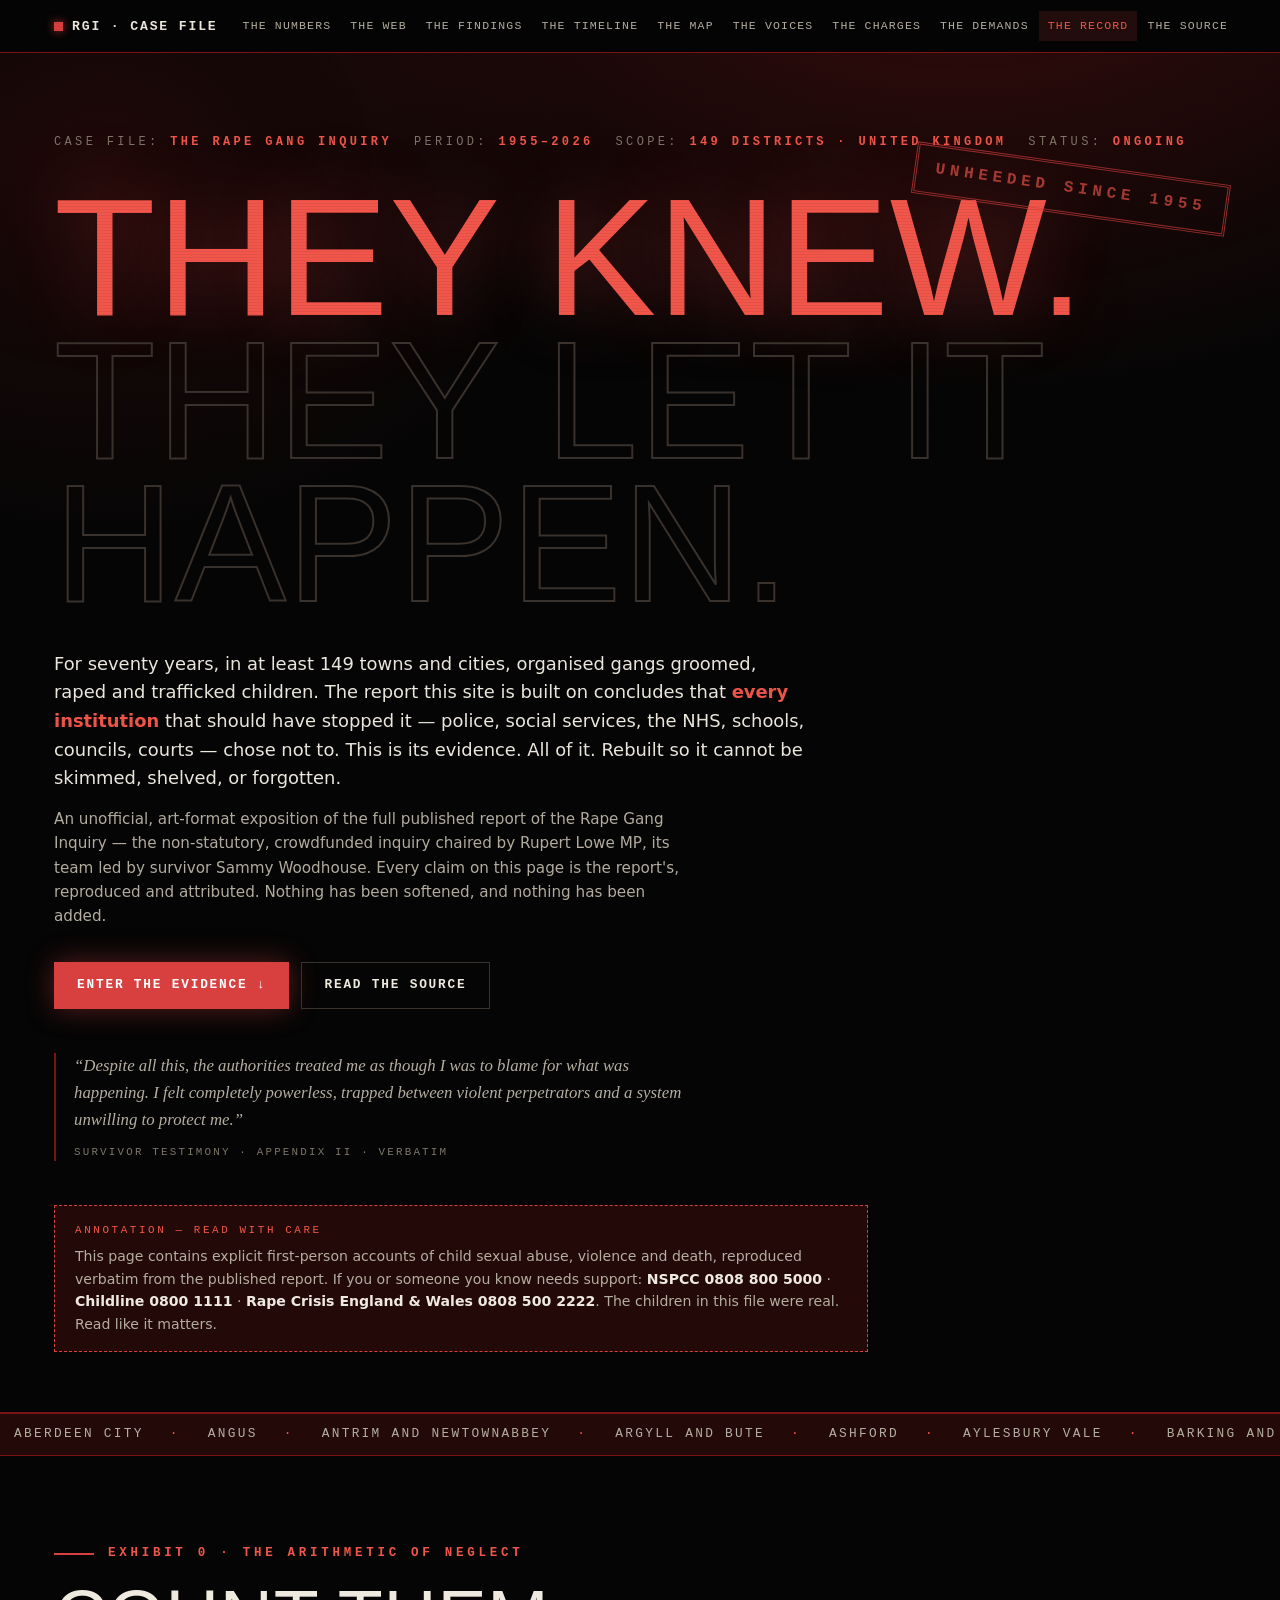
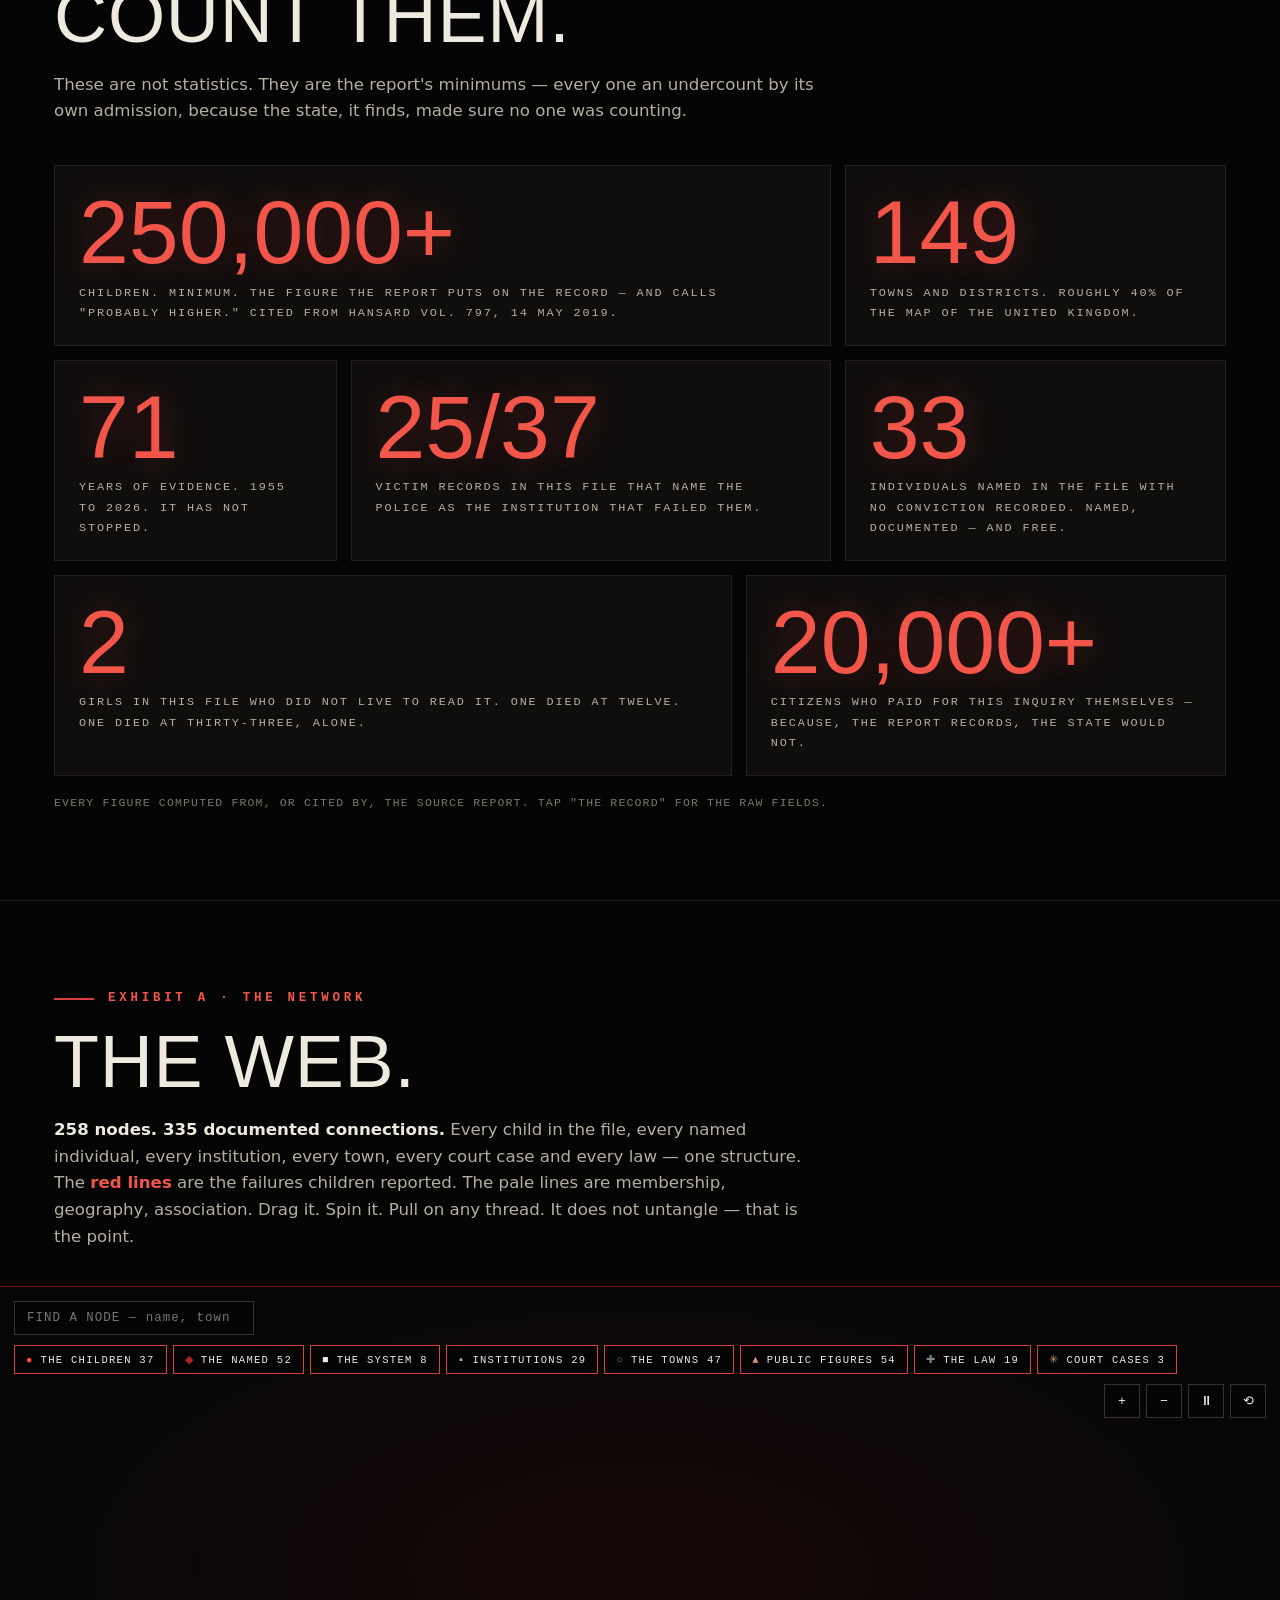
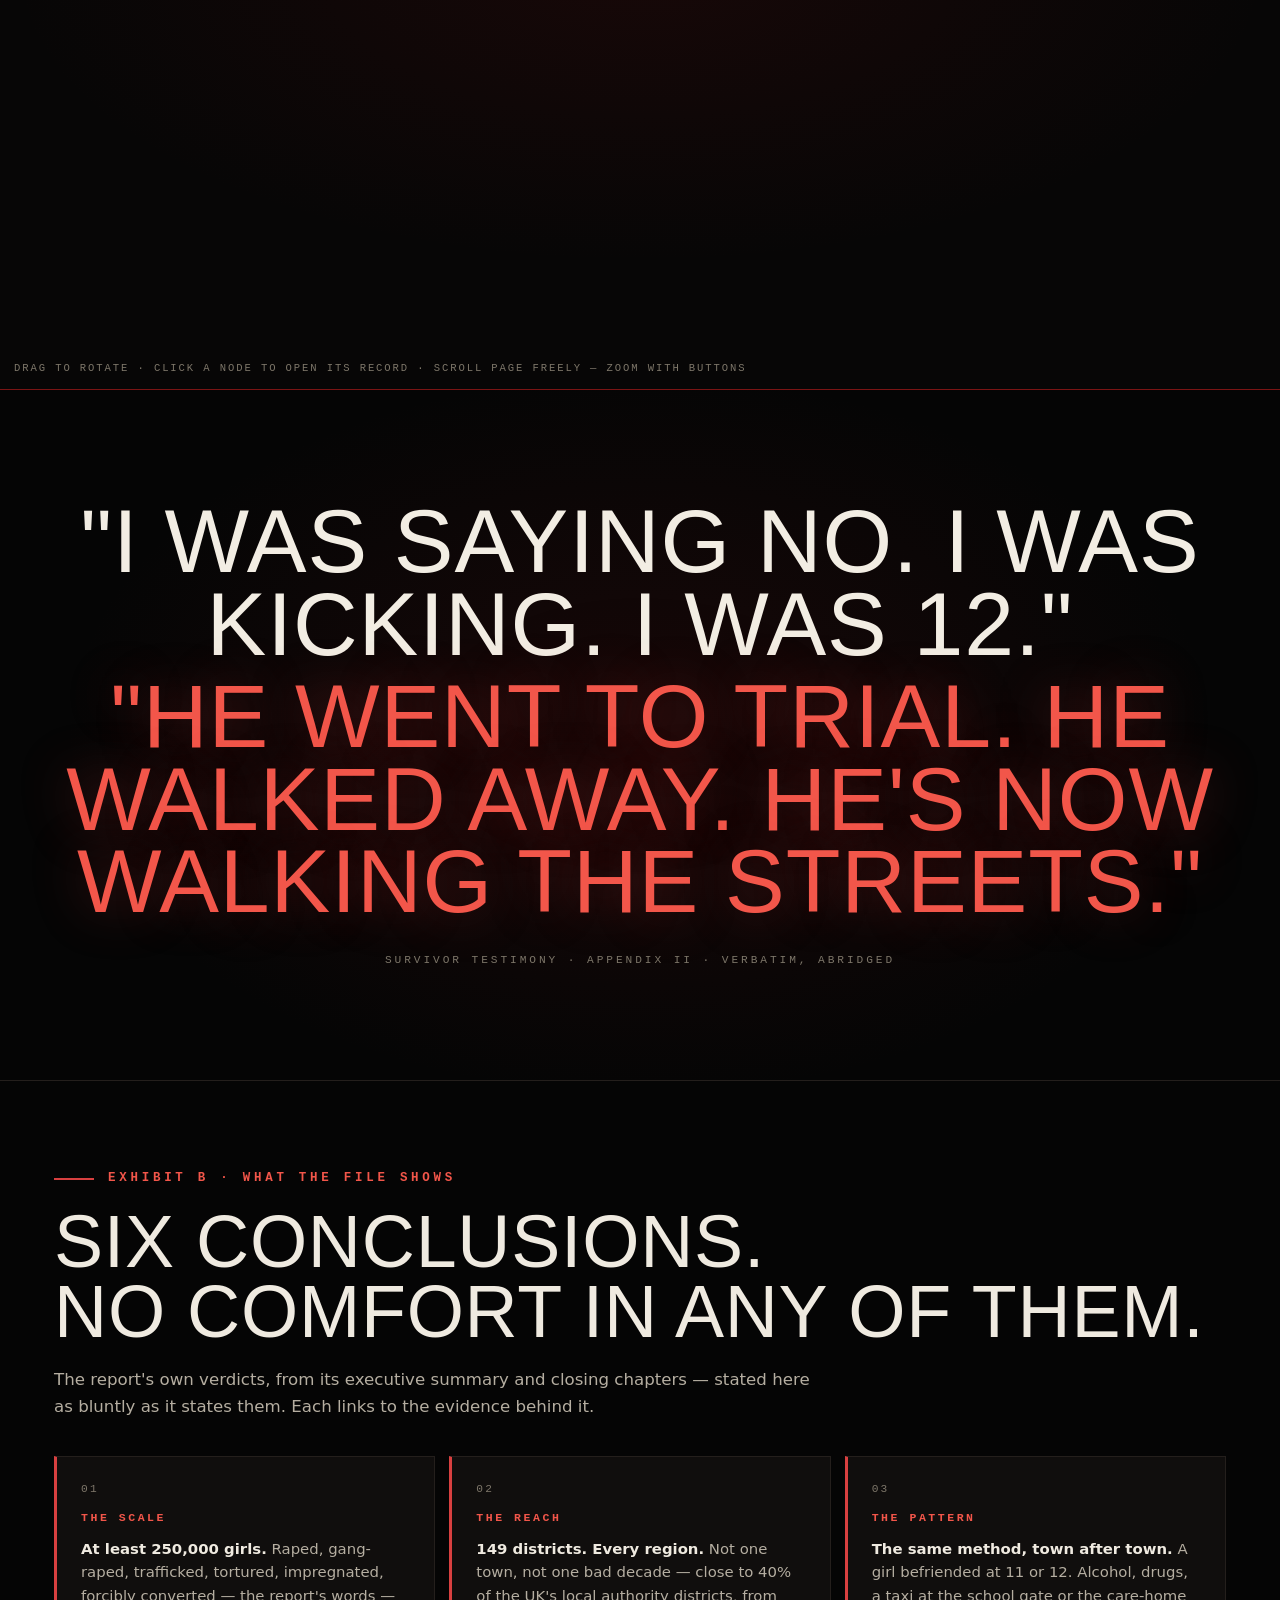
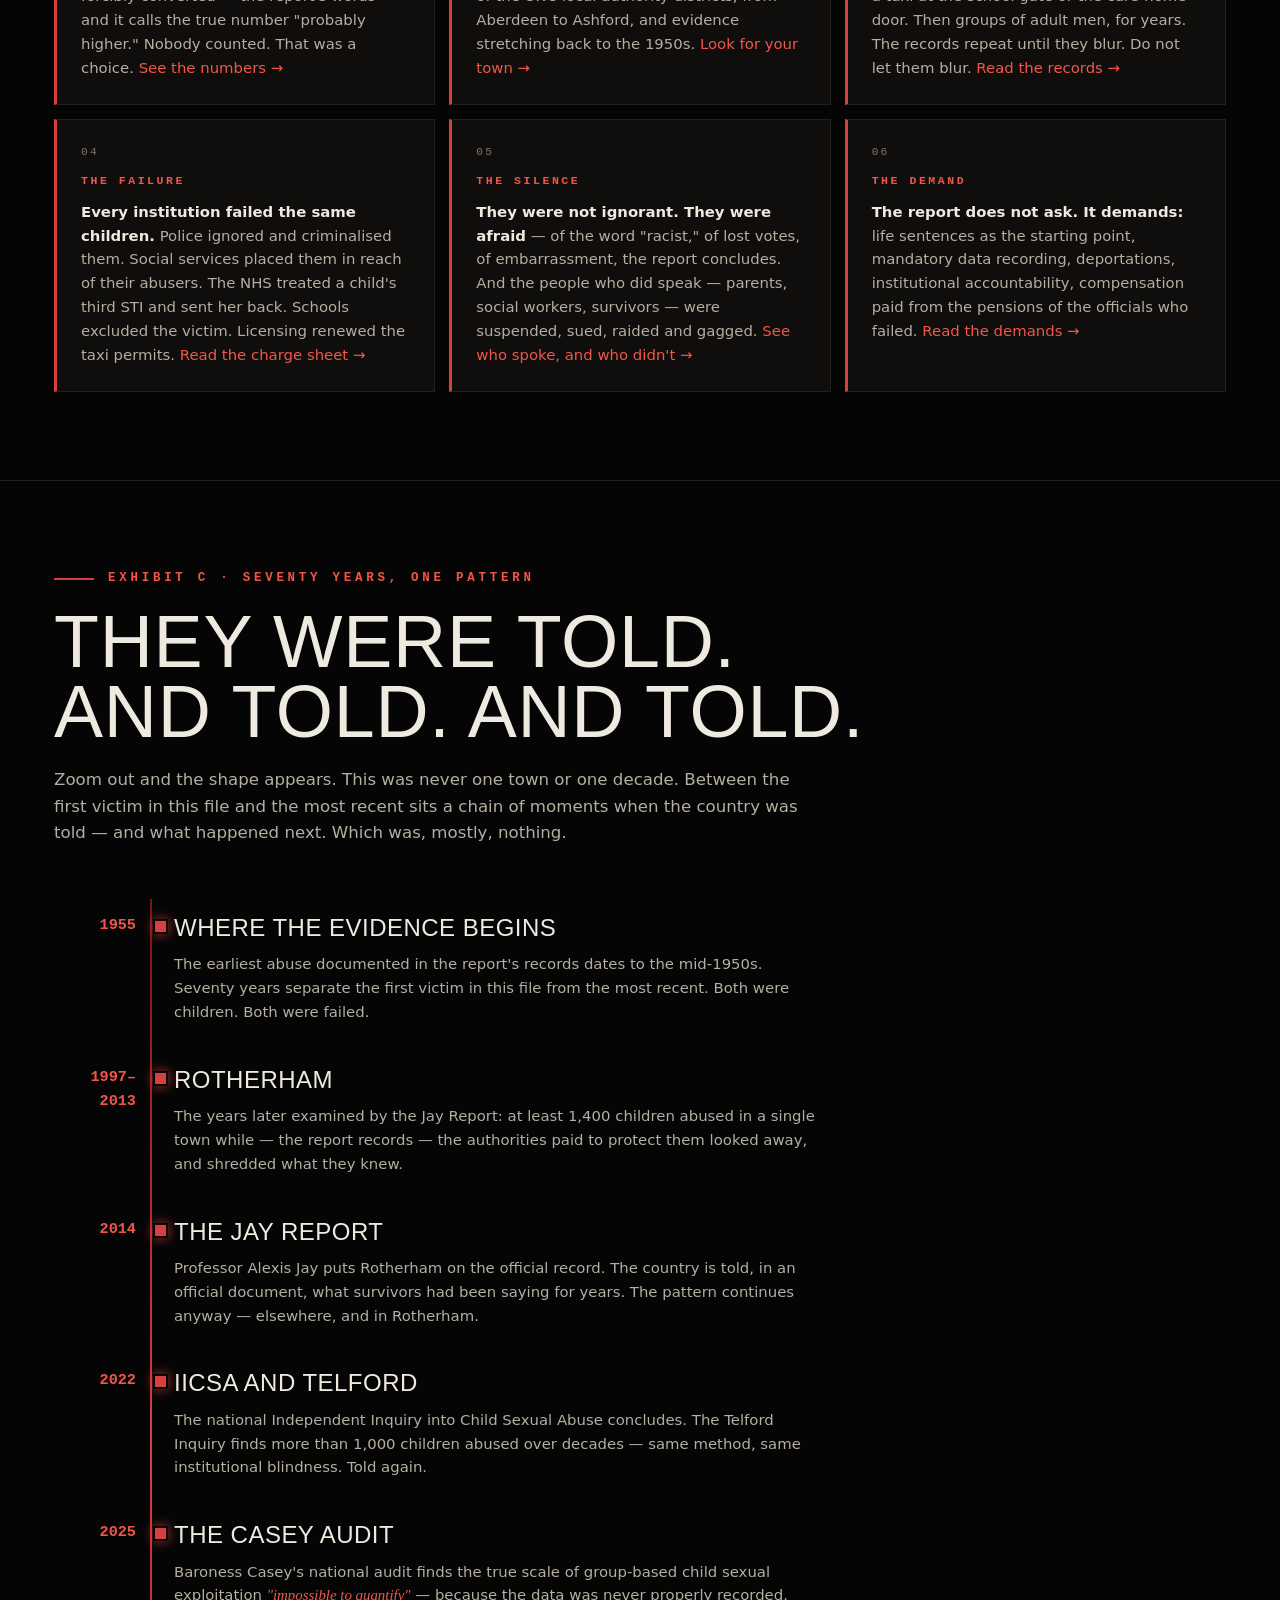
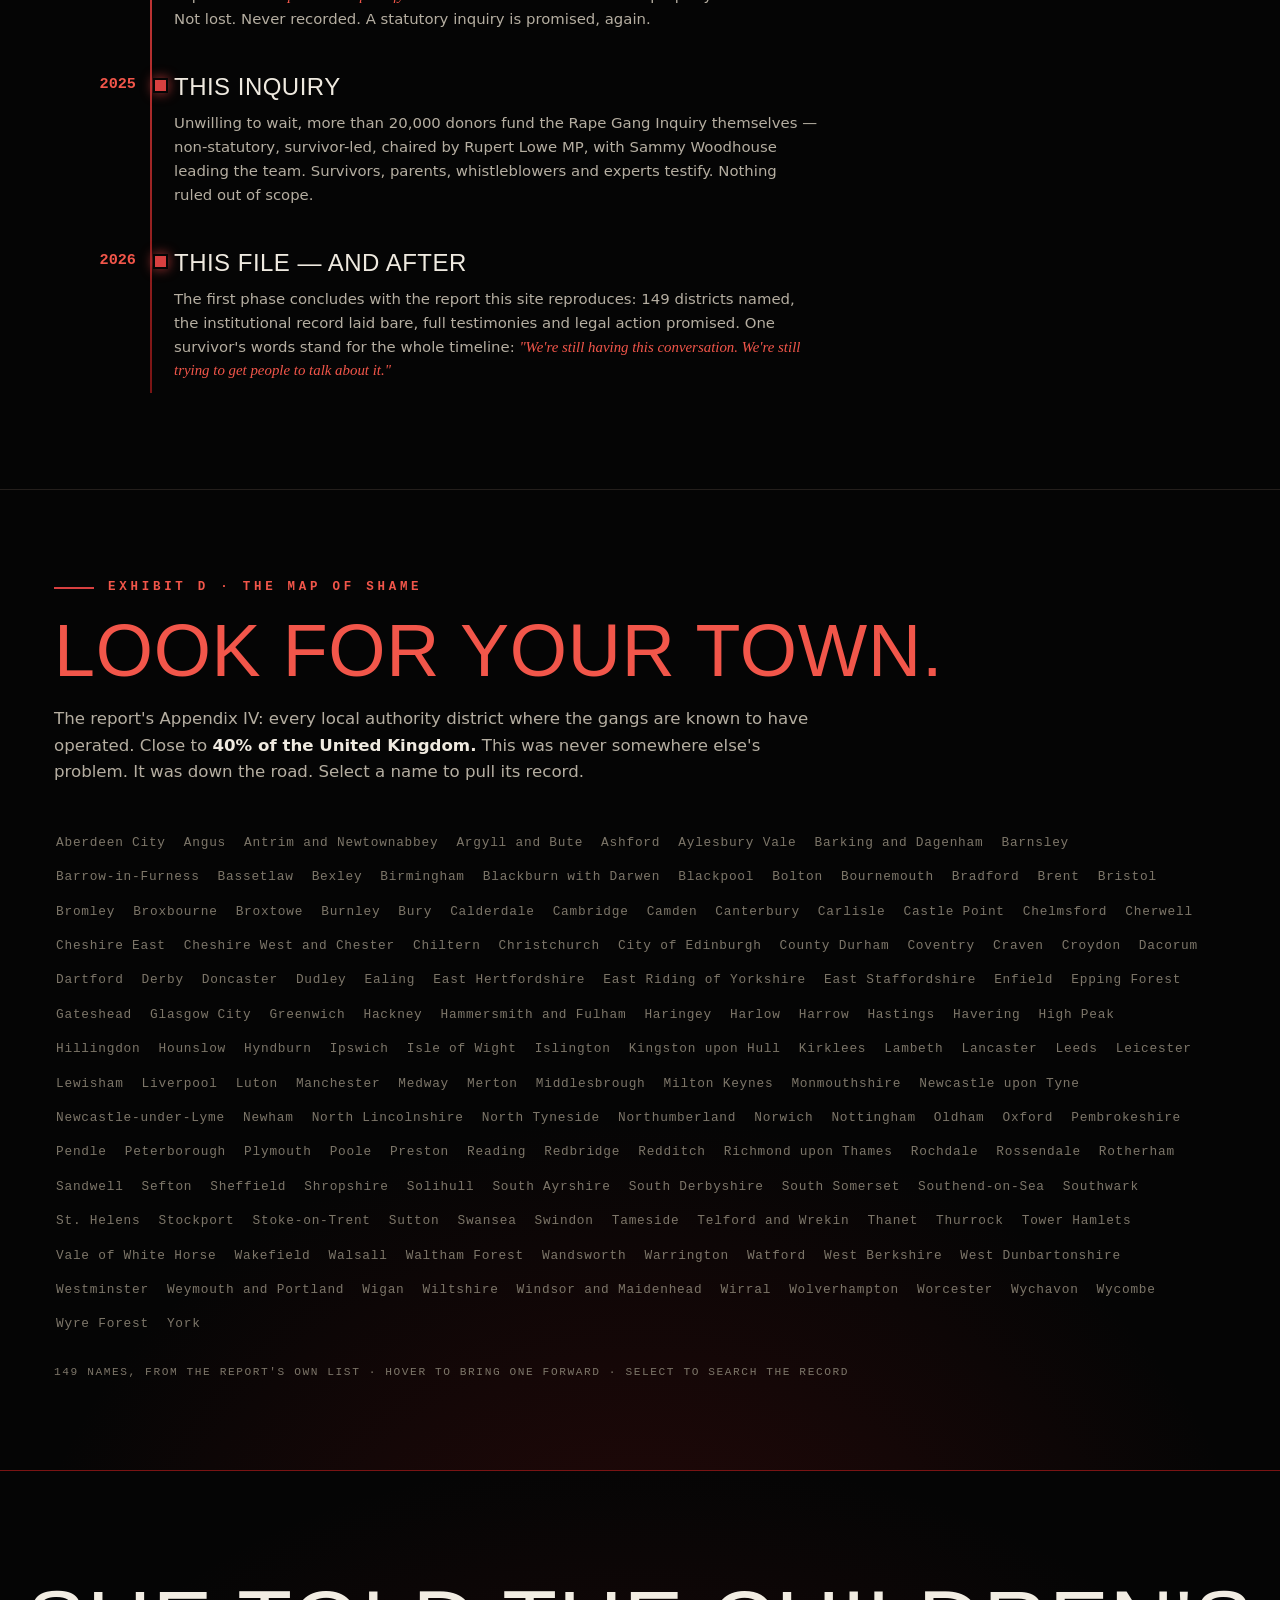
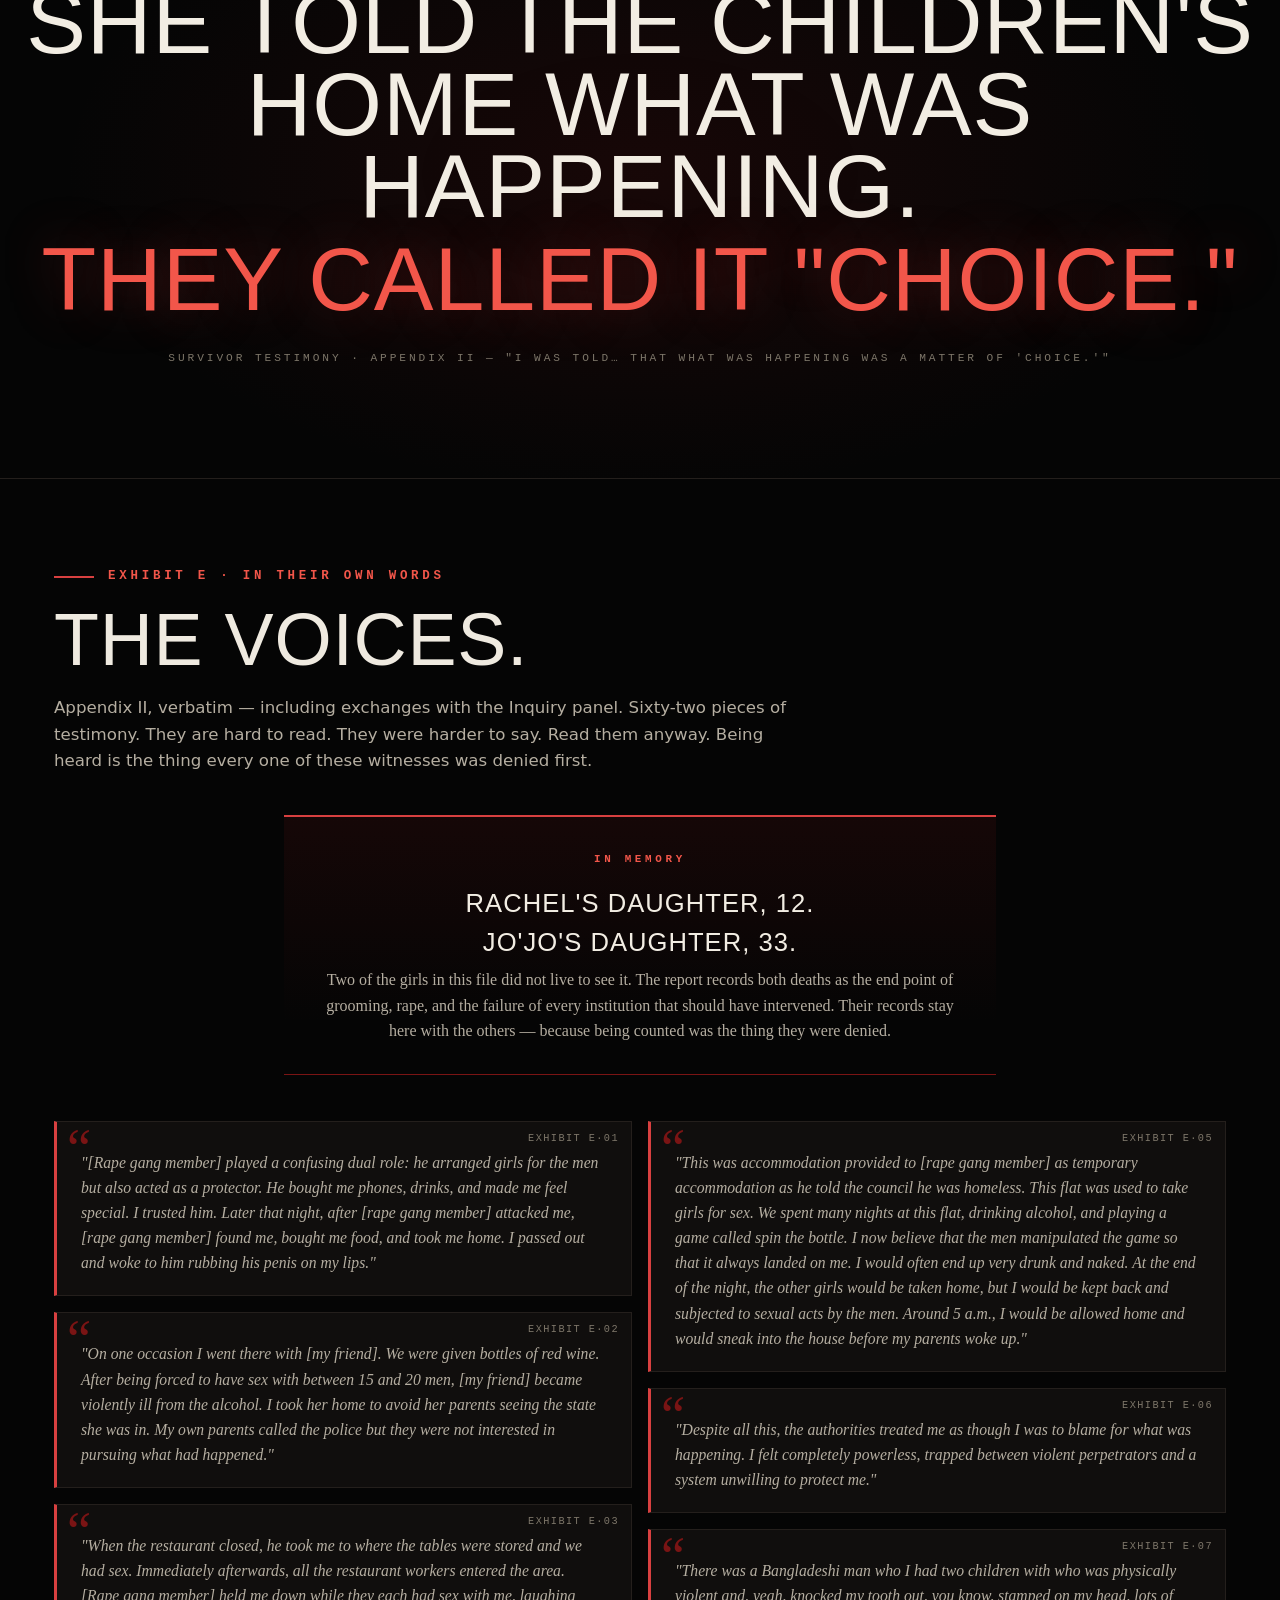
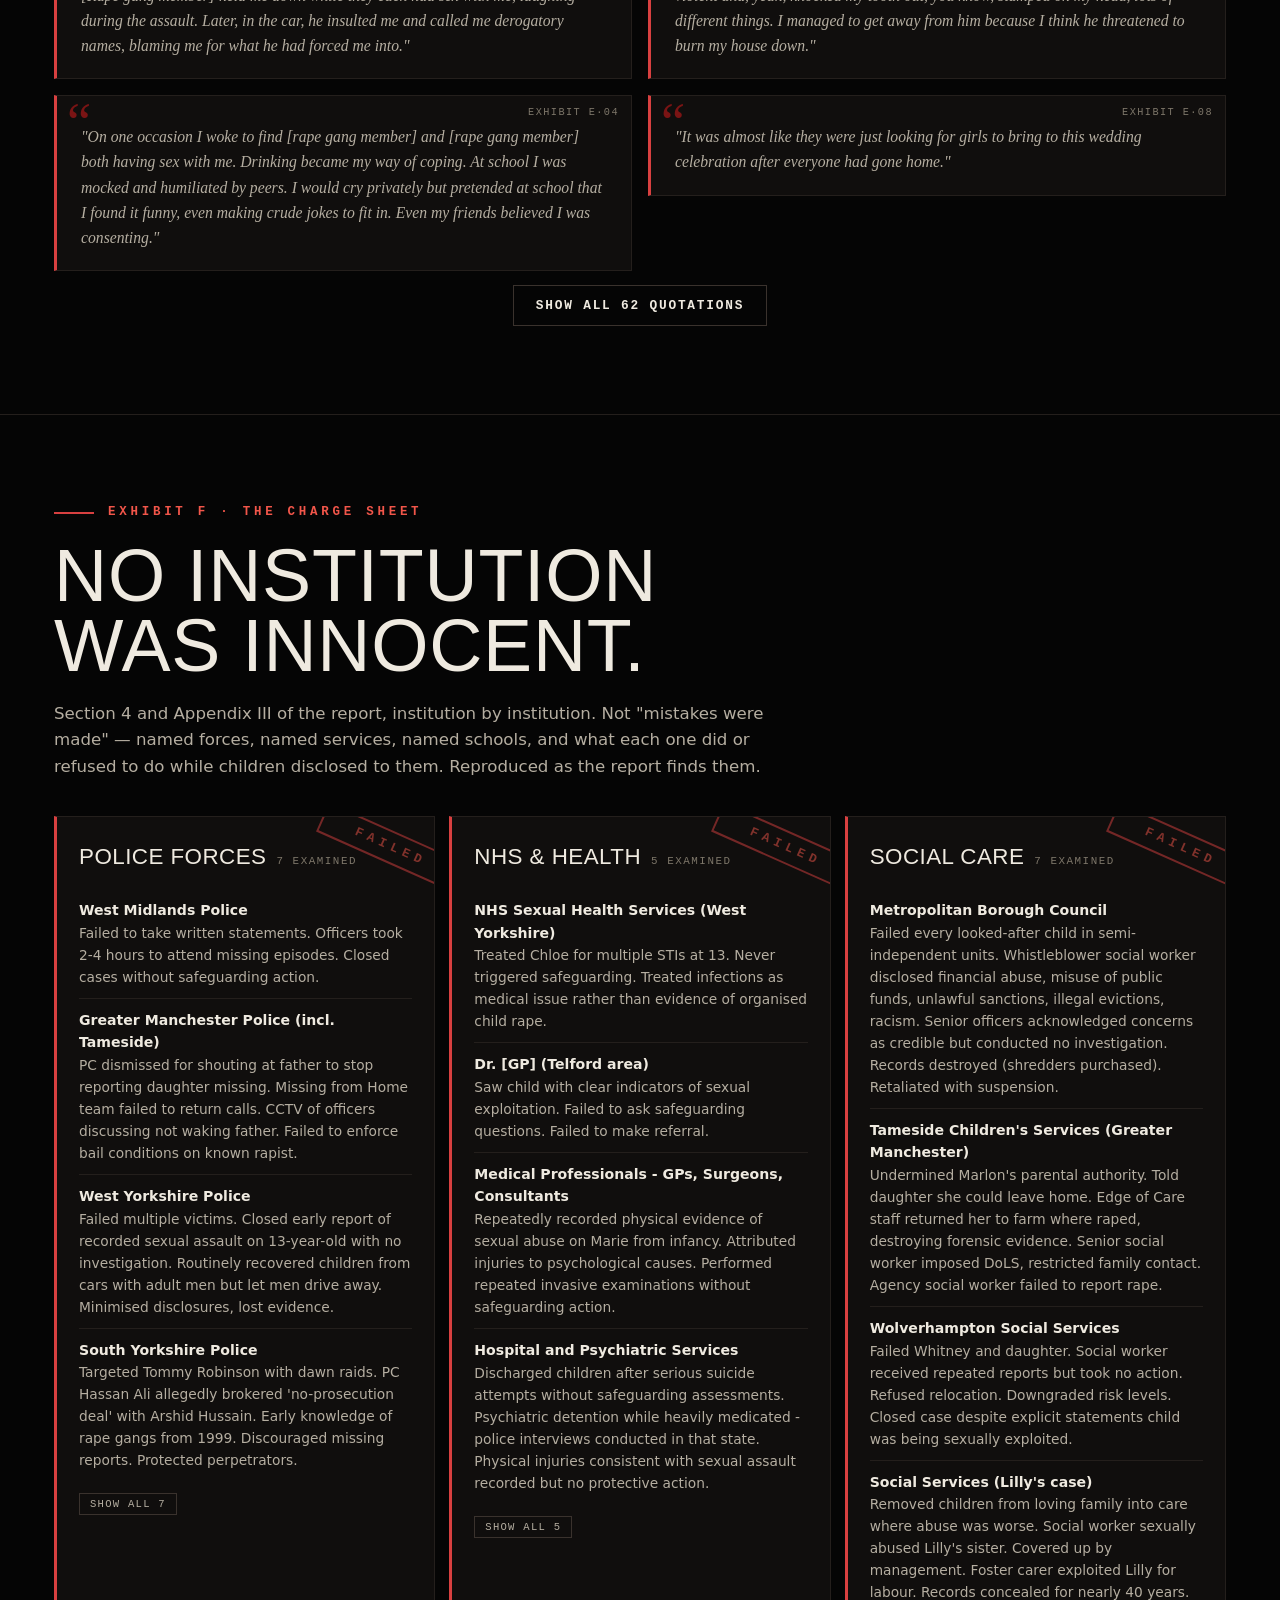
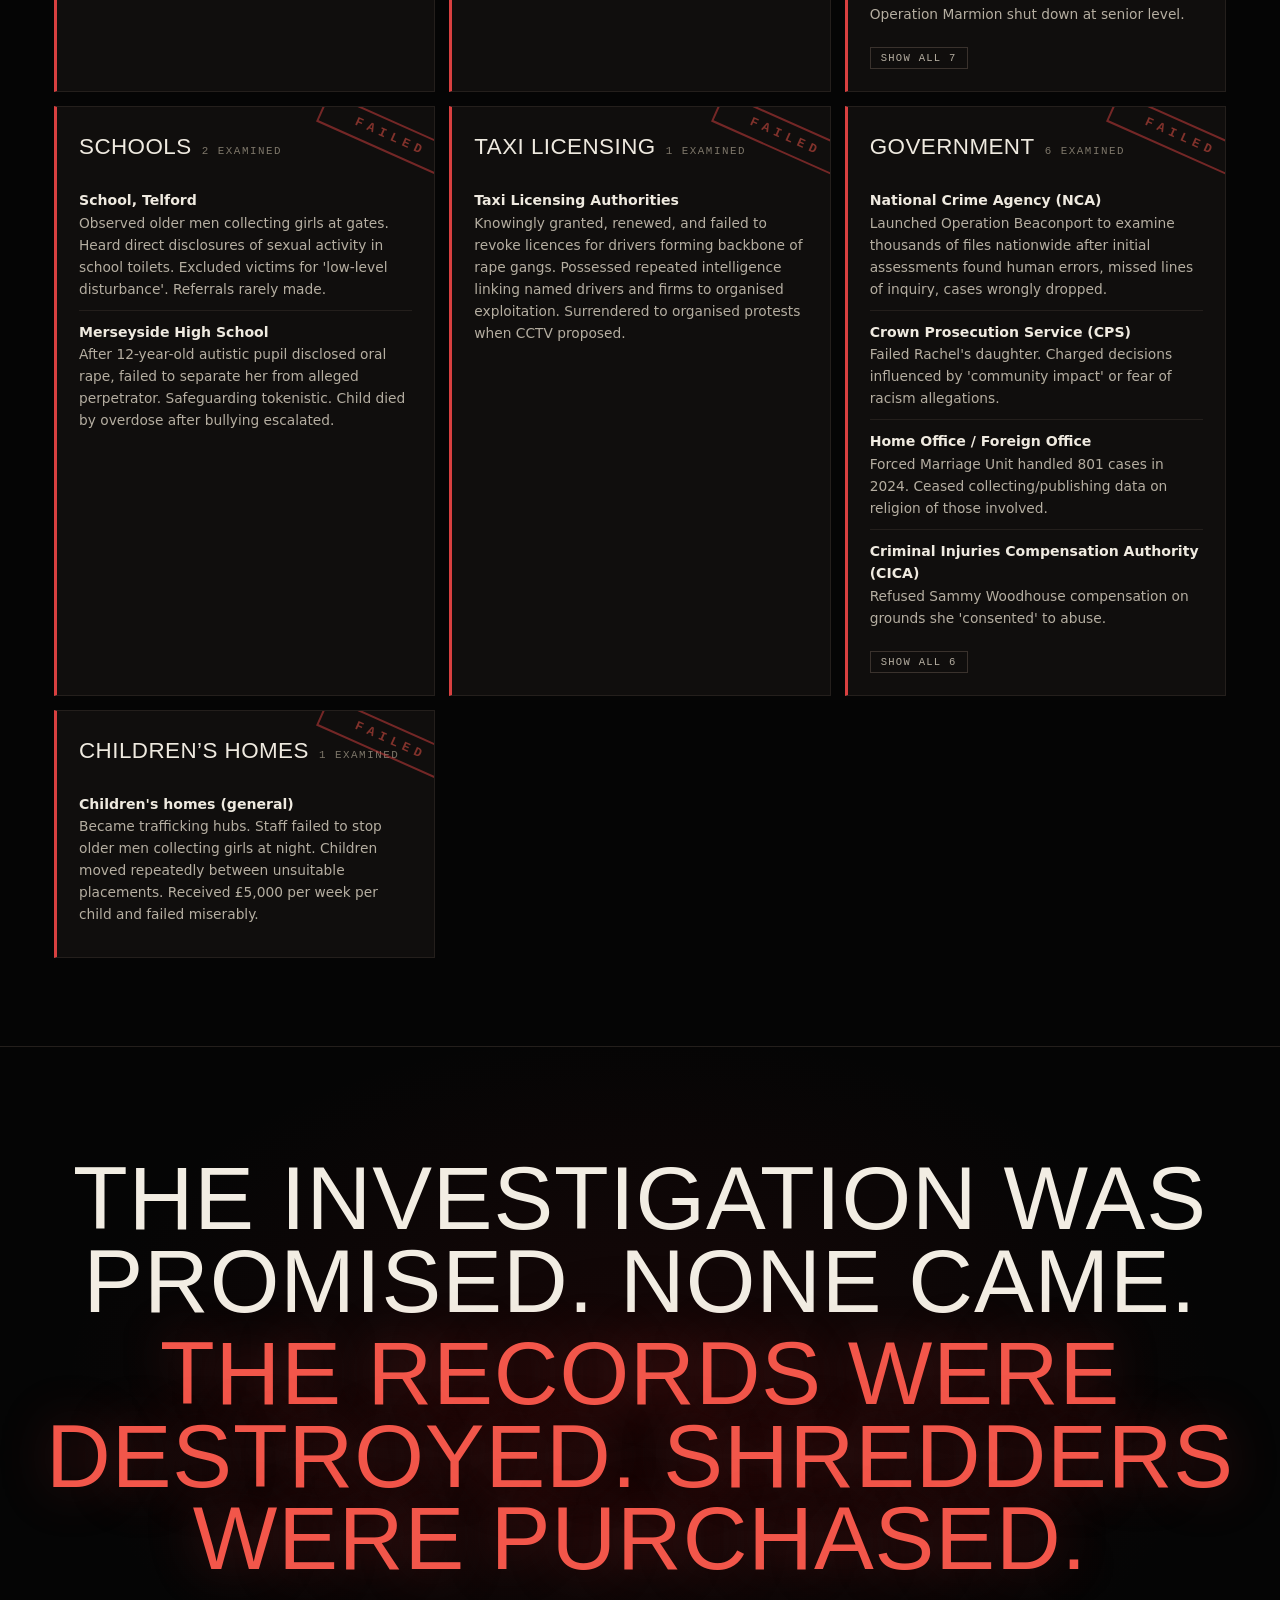
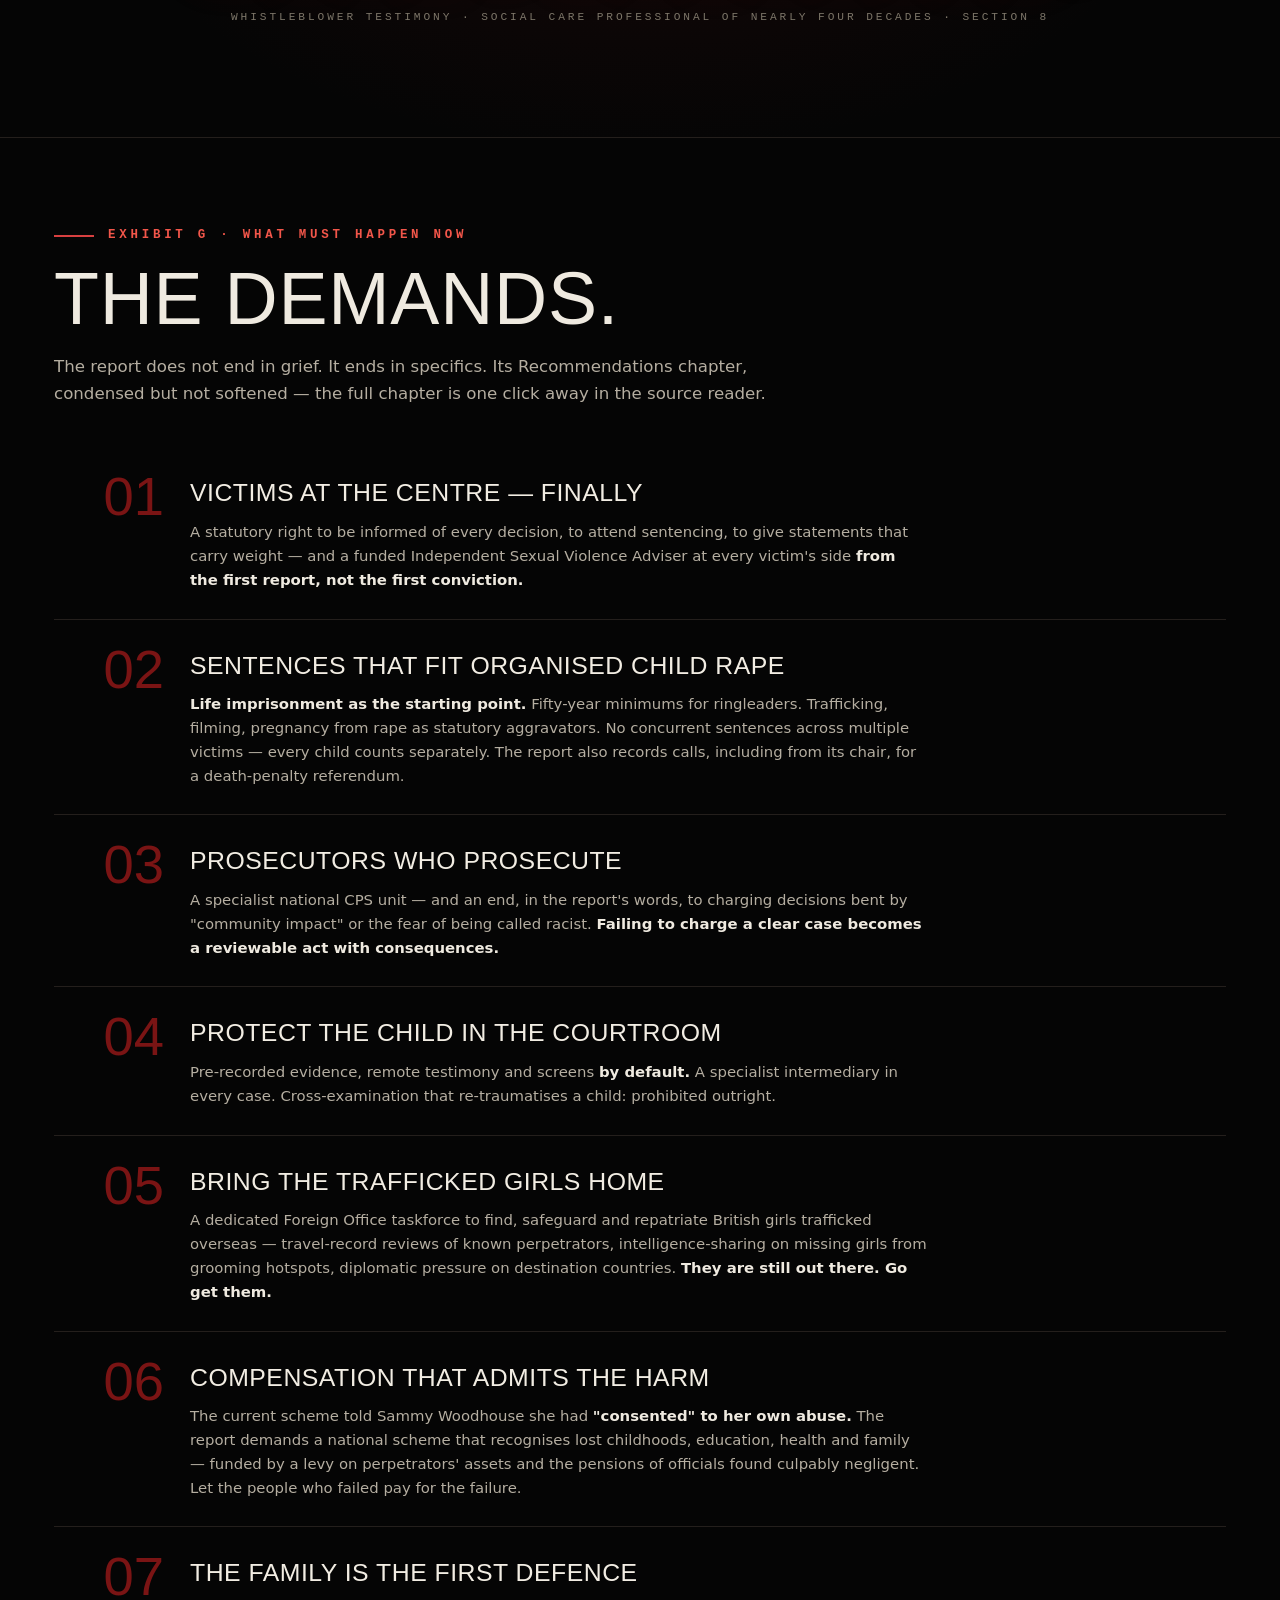
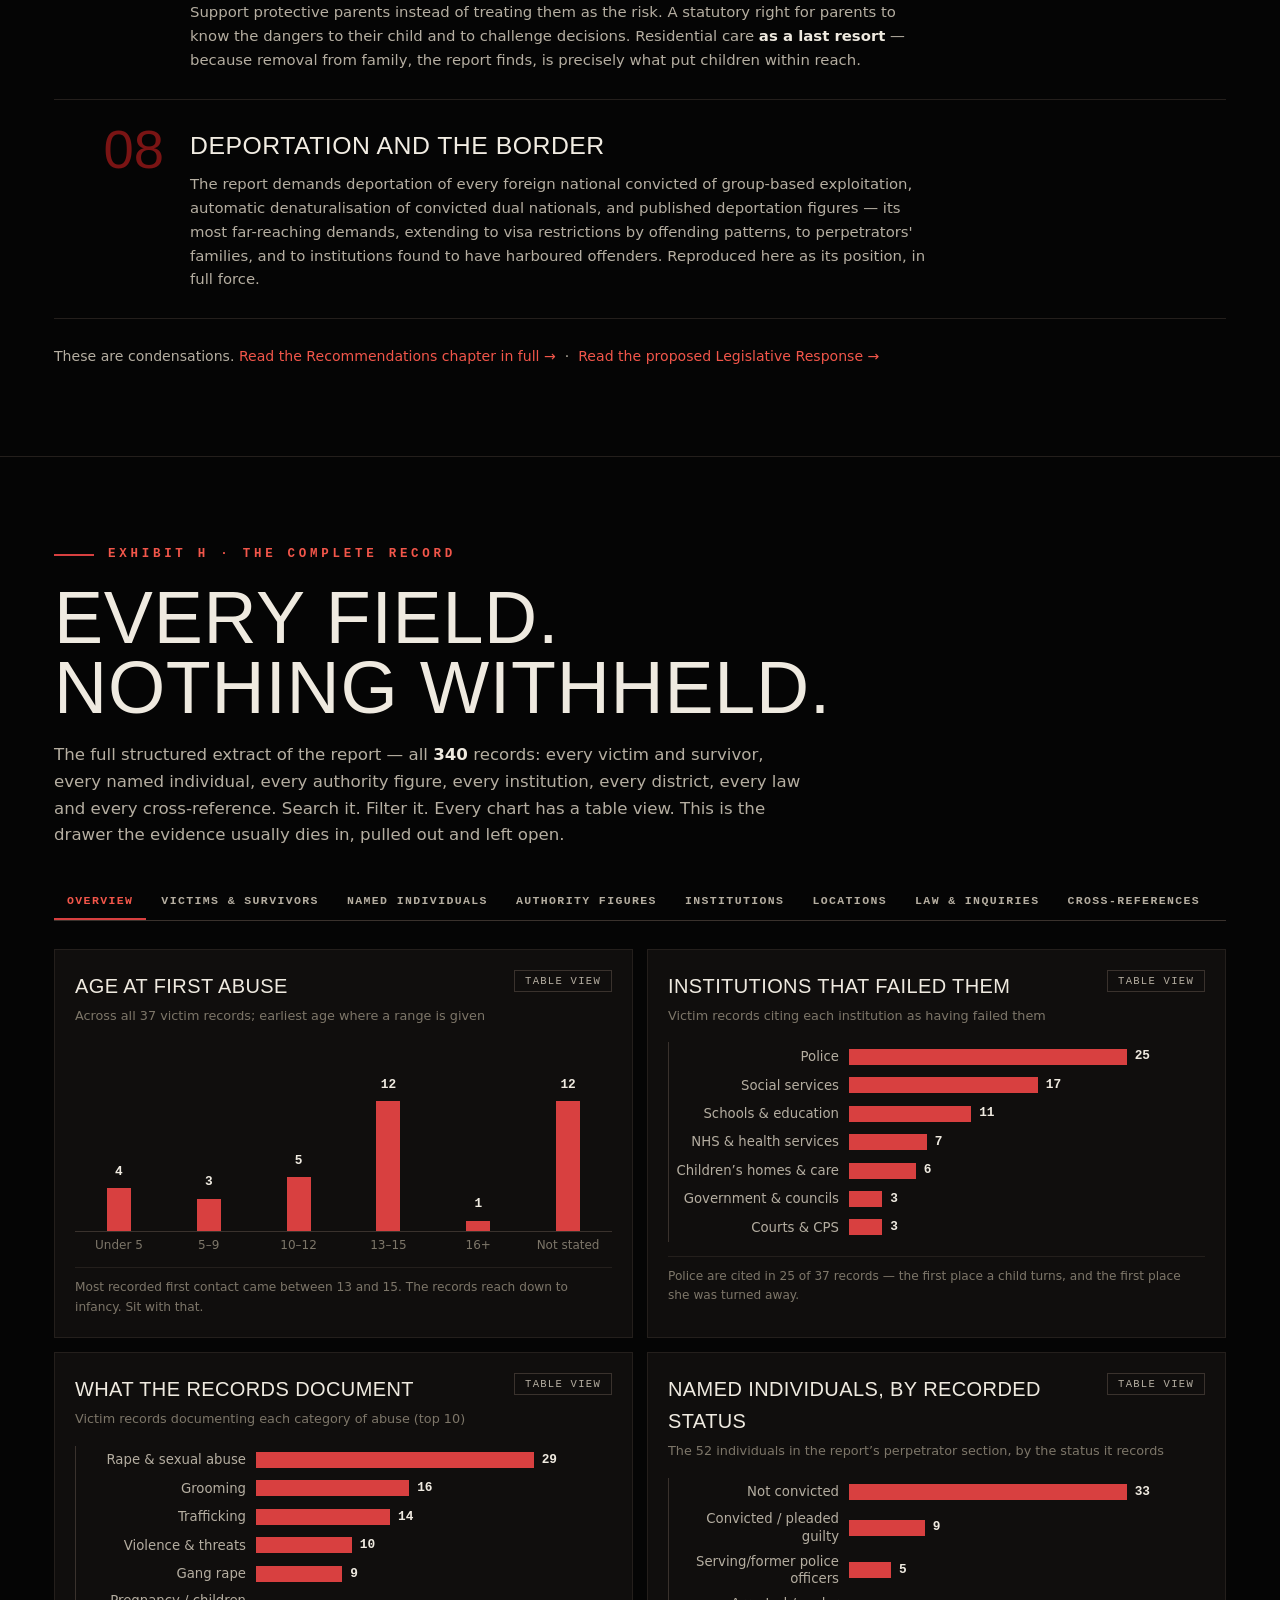
==== commit 69b12216: "Redesign as art-exposition with 3D interactive evidence web Replaces the report interface with a cas" ====
--- a/index.html
+++ b/index.html
@@ -3,271 +3,432 @@
 <head>
 <meta charset="utf-8">
 <meta name="viewport" content="width=device-width, initial-scale=1">
-<title>The Rape Gang Inquiry — Interactive Report Explorer</title>
-<meta name="description" content="Unofficial interactive edition of the Rape Gang Inquiry report: searchable testimony records, named individuals, institutional failures, locations, and the full document.">
+<meta name="theme-color" content="#050505">
+<title>THEY KNEW — The Rape Gang Inquiry, an interactive exposition</title>
+<meta name="description" content="An art-exposition presentation of the Rape Gang Inquiry report: a 3D evidence web, every record, every district, every word — blunt, complete, exportable.">
 <style>
-/* ============================================================ tokens
-   A single, deliberate theme: red on black. The subject of this site does
-   not have a light mode. Data marks (#d84040) validated at ≥3:1 on the
-   chart surface; body text stays warm off-white for long-form readability
-   and red is reserved for what must burn: headlines, data, the record. */
+/* ================================================================ tokens
+   One deliberate theme. Black like a case file at night, red like the
+   evidence. Data marks (#d84040) validated ≥3:1 on the chart surface.
+   Body text is bone — red is reserved for what must burn. */
 :root {
-  color-scheme: dark;
-  --page:#0a0a09; --surface:#151312; --surface-2:#201c1a;
-  --ink:#f0ede6; --ink-2:#bdb7ac; --muted:#8a857b;
-  --grid:#282220; --baseline:#3d3431; --hairline:rgba(255,255,255,.08);
+  color-scheme:dark;
+  --page:#050505; --surface:#100e0d; --surface-2:#191512;
+  --ink:#efeae0; --ink-2:#b5aea1; --muted:#7d7669;
+  --grid:#241f1c; --baseline:#3a322d; --hairline:rgba(239,234,224,.09);
   --series:#d84040; --series-text:#f2564a; --series-soft:rgba(216,64,64,.14);
   --critical:#e04545; --critical-soft:rgba(224,69,69,.10);
-  --blood:#7a1414; --blood-deep:#2a0d0b;
+  --blood:#7a1414; --blood-deep:#230a08; --bone:#f2ede3;
   --font:system-ui,-apple-system,"Segoe UI",sans-serif;
-  --font-display:Georgia,"Times New Roman",Times,serif;
+  --font-display:Impact,Haettenschweiler,"Arial Narrow Bold","Arial Black",sans-serif;
+  --font-serif:Georgia,"Times New Roman",Times,serif;
+  --font-mono:"Courier New",Courier,monospace;
 }
 ::selection { background:var(--blood); color:#fff; }
 
-/* ============================================================ base */
+/* ================================================================ base */
 * { box-sizing:border-box; margin:0; padding:0; }
-html { scroll-behavior:smooth; }
+html { scroll-behavior:smooth; overflow-x:clip; }
 body {
   font-family:var(--font); background:var(--page); color:var(--ink);
   line-height:1.6; font-size:16px; -webkit-font-smoothing:antialiased;
+  overflow-x:clip; max-width:100%;
+}
+/* film grain + scanlines — the whole site reads like recovered footage */
+body::after {
+  content:""; position:fixed; inset:0; pointer-events:none; z-index:80;
+  background:repeating-linear-gradient(0deg, rgba(0,0,0,.12) 0 1px, transparent 1px 3px);
+  opacity:.5; mix-blend-mode:multiply;
 }
 a { color:var(--series-text); text-decoration:none; }
 a:hover { text-decoration:underline; }
 button { font-family:inherit; cursor:pointer; }
-.wrap { max-width:1180px; margin:0 auto; padding:0 24px; }
-section { padding:72px 0; }
+.wrap { max-width:1220px; margin:0 auto; padding:0 24px; }
+section { padding:88px 0; position:relative; }
 h2 {
-  font-family:var(--font-display); font-weight:700;
-  font-size:clamp(1.9rem,3.4vw,2.6rem); line-height:1.18; letter-spacing:.005em;
-}
-h3 { font-size:1.15rem; }
+  font-family:var(--font-display); font-weight:400; text-transform:uppercase;
+  font-size:clamp(2.6rem,6vw,4.6rem); line-height:.95; letter-spacing:.01em;
+}
+h3 { font-size:1.1rem; }
 .kicker {
-  font-size:.75rem; font-weight:700; letter-spacing:.22em; text-transform:uppercase;
-  color:var(--series-text); margin-bottom:14px; display:flex; align-items:center; gap:12px;
-}
-.kicker::before { content:""; width:34px; height:2px; background:var(--series); flex-shrink:0; }
-.section-lede { color:var(--ink-2); max-width:70ch; margin-top:16px; font-size:1.02rem; }
-
-/* ============================================================ header */
+  font-family:var(--font-mono); font-size:.78rem; font-weight:700; letter-spacing:.3em;
+  text-transform:uppercase; color:var(--series-text); margin-bottom:18px;
+  display:flex; align-items:center; gap:14px;
+}
+.kicker::before { content:""; width:40px; height:2px; background:var(--series); flex-shrink:0; }
+.section-lede { color:var(--ink-2); max-width:72ch; margin-top:20px; font-size:1.04rem; }
+.section-lede strong { color:var(--ink); }
+.mono { font-family:var(--font-mono); }
+
+/* ================================================================ header */
 .site-head {
-  position:sticky; top:0; z-index:50; background:rgba(10,10,9,.92);
+  position:sticky; top:0; z-index:60; background:rgba(5,5,5,.94);
   backdrop-filter:blur(8px); border-bottom:1px solid var(--blood);
 }
-.site-head .wrap { display:flex; align-items:center; gap:18px; height:56px; }
-.brand { font-weight:700; font-size:.95rem; white-space:nowrap; color:var(--ink); display:flex; align-items:center; gap:9px; }
-.brand::before { content:""; width:9px; height:9px; border-radius:50%; background:var(--series); box-shadow:0 0 10px rgba(216,64,64,.8); }
+.site-head .wrap { display:flex; align-items:center; gap:16px; height:52px; }
+.brand {
+  font-family:var(--font-mono); font-weight:700; font-size:.82rem; letter-spacing:.14em;
+  white-space:nowrap; color:var(--ink); display:flex; align-items:center; gap:9px; text-transform:uppercase;
+}
+.brand::before { content:""; width:9px; height:9px; background:var(--series); box-shadow:0 0 10px rgba(216,64,64,.8); }
 .brand:hover { text-decoration:none; }
-.site-nav { display:flex; gap:2px; overflow-x:auto; flex:1; scrollbar-width:none; }
+.site-nav { display:flex; gap:1px; overflow-x:auto; flex:1; scrollbar-width:none; }
 .site-nav::-webkit-scrollbar { display:none; }
 .site-nav a {
-  color:var(--ink-2); font-size:.85rem; padding:6px 10px; border-radius:8px; white-space:nowrap;
+  font-family:var(--font-mono); color:var(--ink-2); font-size:.72rem; letter-spacing:.1em;
+  text-transform:uppercase; padding:6px 9px; white-space:nowrap;
 }
 .site-nav a:hover { background:var(--surface-2); text-decoration:none; color:var(--series-text); }
-
-/* ============================================================ hero */
-#hero {
-  padding:96px 0 64px; position:relative; overflow:hidden;
-  background:
-    radial-gradient(ellipse 90% 60% at 70% -10%, rgba(122,20,20,.42), transparent 65%),
-    radial-gradient(ellipse 60% 45% at 10% 0%, rgba(122,20,20,.20), transparent 70%),
-    var(--page);
-  border-bottom:1px solid var(--blood);
-}
-.hero-grid { display:grid; grid-template-columns:1.4fr 1fr; gap:48px; align-items:start; }
-#hero h1 {
-  font-family:var(--font-display); font-weight:700; color:var(--series-text);
-  font-size:clamp(2.6rem,6vw,4.4rem); line-height:1.04; letter-spacing:.005em; margin:10px 0 22px;
-  text-shadow:0 0 40px rgba(216,64,64,.35);
-}
-.hero-sub { font-size:1.08rem; color:var(--ink); max-width:60ch; }
-.hero-lede { margin-top:18px; max-width:62ch; color:var(--ink-2); }
-.hero-cta-row { margin-top:30px; display:flex; gap:12px; flex-wrap:wrap; }
-.btn {
-  display:inline-block; border-radius:10px; padding:11px 20px; font-size:.92rem; font-weight:600;
-  border:1px solid var(--baseline); color:var(--ink); background:var(--surface);
-}
-.btn:hover { background:var(--surface-2); border-color:var(--series); text-decoration:none; }
-.btn-primary { background:var(--series); border-color:var(--series); color:#fff; box-shadow:0 0 24px rgba(216,64,64,.35); }
-.btn-primary:hover { filter:brightness(1.1); background:var(--series); }
-.hero-figure {
-  background:linear-gradient(180deg, rgba(122,20,20,.22), rgba(21,19,18,.9) 55%), var(--surface);
-  border:1px solid var(--blood); border-top:3px solid var(--series);
-  border-radius:16px; padding:30px; box-shadow:0 12px 48px rgba(0,0,0,.5);
-}
-.hero-num {
-  font-size:clamp(3.2rem,6.5vw,4.6rem); font-weight:750; line-height:1; letter-spacing:-.02em;
-  color:var(--series-text); text-shadow:0 0 32px rgba(216,64,64,.45);
-}
-.hero-num-label { color:var(--ink); margin-top:12px; font-size:.95rem; max-width:34ch; }
-.hero-footnote { color:var(--muted); font-size:.78rem; margin-top:16px; border-top:1px solid var(--blood); padding-top:10px; }
-.stat-row { display:grid; grid-template-columns:repeat(auto-fit,minmax(150px,1fr)); gap:12px; margin-top:42px; }
-.stat-tile { background:var(--surface); border:1px solid var(--hairline); border-top:2px solid var(--blood); border-radius:12px; padding:16px 18px; }
-.stat-tile .v { font-size:1.8rem; font-weight:700; line-height:1.15; color:var(--series-text); }
-.stat-tile .l { color:var(--ink-2); font-size:.82rem; margin-top:5px; }
-.notice {
-  margin-top:42px; border:1px solid var(--series); background:var(--blood-deep);
-  border-radius:12px; padding:18px 22px; display:flex; gap:14px; align-items:flex-start;
-}
-.notice .icon { color:var(--series-text); font-weight:700; font-size:1.1rem; line-height:1.5; }
-.notice p { font-size:.9rem; color:var(--ink-2); }
-.notice strong { color:var(--ink); }
-
-/* ============================================================ findings */
-#findings { border-top:1px solid var(--grid); }
-.cards-3 { display:grid; grid-template-columns:repeat(auto-fit,minmax(300px,1fr)); gap:16px; margin-top:28px; }
-.finding {
-  background:var(--surface); border:1px solid var(--hairline); border-left:3px solid var(--series);
-  border-radius:0 14px 14px 0; padding:24px;
-  display:flex; flex-direction:column; gap:9px;
-  transition:transform .18s, box-shadow .18s;
-}
-.finding:hover { transform:translateY(-3px); box-shadow:0 14px 40px rgba(0,0,0,.45), 0 0 0 1px var(--blood); }
-.finding .fk { font-size:.72rem; font-weight:700; letter-spacing:.16em; text-transform:uppercase; color:var(--series-text); }
-.finding p { color:var(--ink-2); font-size:.93rem; }
-.finding p strong { color:var(--ink); }
-
-/* ============================================================ dynamics */
+.site-nav a.active { color:var(--series-text); background:var(--series-soft); }
 #progress {
   position:absolute; left:0; bottom:-1px; height:2px; width:0;
   background:linear-gradient(90deg, var(--blood), var(--series));
   box-shadow:0 0 8px rgba(216,64,64,.7);
 }
-.site-nav a.active { color:var(--series-text); background:var(--series-soft); }
-.reveal { opacity:0; transform:translateY(16px); transition:opacity .7s ease, transform .7s ease; }
-.reveal.in { opacity:1; transform:none; }
-@media (prefers-reduced-motion: reduce) {
-  .reveal { opacity:1; transform:none; transition:none; }
-  .hbar-fill, .colfill { transition:none !important; }
-}
-.hero-voice { margin-top:34px; min-height:74px; max-width:60ch; border-left:2px solid var(--blood); padding-left:18px; }
-.hero-voice .hv-text {
-  font-family:var(--font-display); font-style:italic; font-size:1.02rem; color:var(--ink-2);
-  opacity:0; transition:opacity 1.1s ease;
-}
+
+/* ================================================================ hero */
+#hero {
+  min-height:92vh; display:flex; align-items:center; padding:80px 0 60px; overflow:hidden;
+  background:
+    radial-gradient(ellipse 100% 65% at 75% -15%, rgba(122,20,20,.5), transparent 62%),
+    radial-gradient(ellipse 55% 40% at 8% 8%, rgba(122,20,20,.22), transparent 70%),
+    var(--page);
+  border-bottom:1px solid var(--blood);
+}
+.hero-top {
+  font-family:var(--font-mono); font-size:.75rem; letter-spacing:.28em; text-transform:uppercase;
+  color:var(--muted); margin-bottom:34px; display:flex; flex-wrap:wrap; gap:8px 22px;
+}
+.hero-top b { color:var(--series-text); font-weight:700; }
+#hero h1 {
+  font-family:var(--font-display); font-weight:400; text-transform:uppercase;
+  font-size:clamp(4rem,13vw,11.5rem); line-height:.86; letter-spacing:.005em;
+  color:var(--series-text); text-shadow:0 0 70px rgba(216,64,64,.4);
+  animation:flicker 9s infinite;
+}
+#hero h1 .ghost {
+  display:block; color:transparent; -webkit-text-stroke:2px var(--baseline);
+  text-shadow:none; animation:none;
+}
+@keyframes flicker {
+  0%,91%,93.5%,100% { opacity:1; } 92% { opacity:.55; } 93% { opacity:.85; }
+}
+.hero-lede { margin-top:34px; max-width:66ch; font-size:1.12rem; color:var(--ink); }
+.hero-lede em { color:var(--series-text); font-style:normal; font-weight:700; }
+.hero-sub { margin-top:14px; max-width:66ch; color:var(--ink-2); font-size:.95rem; }
+.hero-cta-row { margin-top:34px; display:flex; gap:12px; flex-wrap:wrap; }
+.btn {
+  display:inline-block; padding:12px 22px; font-family:var(--font-mono); font-size:.8rem;
+  font-weight:700; letter-spacing:.14em; text-transform:uppercase;
+  border:1px solid var(--baseline); color:var(--ink); background:transparent;
+}
+.btn:hover { background:var(--surface-2); border-color:var(--series); text-decoration:none; }
+.btn-primary { background:var(--series); border-color:var(--series); color:#fff; box-shadow:0 0 28px rgba(216,64,64,.4); }
+.btn-primary:hover { filter:brightness(1.12); background:var(--series); }
+.hero-voice { margin-top:44px; min-height:80px; max-width:62ch; border-left:2px solid var(--blood); padding-left:18px; }
+.hero-voice .hv-text { font-family:var(--font-serif); font-style:italic; font-size:1.05rem; color:var(--ink-2); opacity:0; transition:opacity 1.1s ease; }
 .hero-voice .hv-text.on { opacity:1; }
-.hero-voice .hv-src { font-size:.72rem; letter-spacing:.14em; text-transform:uppercase; color:var(--muted); margin-top:8px; }
-
-/* ============================================================ wall */
-#wall {
-  border-top:1px solid var(--blood); background:
-    radial-gradient(ellipse 70% 80% at 50% 120%, rgba(122,20,20,.28), transparent 70%), var(--page);
-}
-#wall h2 { color:var(--series-text); }
-.wall-names { margin-top:34px; line-height:2.1; text-align:justify; }
-.wall-name {
-  display:inline-block; margin:0 14px 0 0; font-size:.82rem; color:var(--muted);
-  background:none; border:none; padding:0 2px; cursor:pointer;
-  opacity:0; transition:opacity .6s ease, color .25s ease, text-shadow .25s ease;
-}
-.wall-name.lit { opacity:1; }
-.wall-name:hover, .wall-name:focus-visible {
-  color:var(--series-text); text-shadow:0 0 14px rgba(216,64,64,.9); outline:none;
-}
-@media (prefers-reduced-motion: reduce) { .wall-name { opacity:1; transition:none; } }
-.wall-hint { margin-top:22px; color:var(--muted); font-size:.82rem; }
-
-/* ============================================================ timeline */
-#stepback { border-top:1px solid var(--grid); }
-.timeline { margin-top:36px; position:relative; padding-left:8px; }
+.hero-voice .hv-src { font-family:var(--font-mono); font-size:.68rem; letter-spacing:.2em; text-transform:uppercase; color:var(--muted); margin-top:10px; }
+.stamp {
+  position:absolute; top:110px; right:4vw; transform:rotate(8deg);
+  font-family:var(--font-mono); font-weight:700; font-size:1rem; letter-spacing:.3em;
+  text-transform:uppercase; color:var(--series-text); border:3px double var(--series);
+  padding:10px 18px; opacity:.65; pointer-events:none; white-space:nowrap;
+}
+@media (max-width:900px){ .stamp { display:none; } }
+.notice {
+  margin-top:44px; border:1px dashed var(--series); background:var(--blood-deep);
+  padding:16px 20px; max-width:80ch;
+}
+.notice p { font-size:.88rem; color:var(--ink-2); }
+.notice strong { color:var(--ink); }
+.notice .nk { font-family:var(--font-mono); font-size:.68rem; letter-spacing:.24em; color:var(--series-text); text-transform:uppercase; display:block; margin-bottom:6px; }
+
+/* ================================================================ ticker */
+.ticker-band { border-top:1px solid var(--blood); border-bottom:1px solid var(--blood); background:var(--blood-deep); overflow:hidden; max-width:100%; }
+.ticker {
+  display:flex; white-space:nowrap; width:max-content;
+  animation:tick 160s linear infinite; padding:10px 0;
+}
+.ticker:hover { animation-play-state:paused; }
+.ticker span {
+  font-family:var(--font-mono); font-size:.8rem; letter-spacing:.18em; text-transform:uppercase;
+  color:var(--ink-2); padding:0 14px;
+}
+.ticker span::after { content:"·"; color:var(--series-text); margin-left:26px; }
+@keyframes tick { from { transform:translateX(0); } to { transform:translateX(-50%); } }
+@media (prefers-reduced-motion:reduce){ .ticker { animation:none; flex-wrap:wrap; width:auto; white-space:normal; } }
+
+/* ================================================================ shouts */
+.shout {
+  padding:110px 24px; text-align:center; border-bottom:1px solid var(--grid);
+  background:radial-gradient(ellipse 60% 70% at 50% 50%, rgba(122,20,20,.16), transparent 75%), var(--page);
+}
+.shout .l1, .shout .l2 {
+  font-family:var(--font-display); text-transform:uppercase; line-height:.92; letter-spacing:.01em;
+  font-size:clamp(2.2rem,7vw,5.6rem); display:block;
+}
+.shout .l1 { color:var(--bone); }
+.shout .l2 { color:var(--series-text); text-shadow:0 0 50px rgba(216,64,64,.35); margin-top:10px; }
+.shout .src { font-family:var(--font-mono); font-size:.7rem; letter-spacing:.26em; text-transform:uppercase; color:var(--muted); margin-top:30px; }
+
+/* ================================================================ numbers */
+#numbers { border-bottom:1px solid var(--grid); }
+.num-grid { display:grid; grid-template-columns:repeat(12,1fr); gap:14px; margin-top:40px; }
+.stat-big {
+  border:1px solid var(--grid); background:var(--surface); padding:26px 24px 22px;
+  display:flex; flex-direction:column; gap:10px; position:relative;
+}
+.stat-big:nth-child(odd){ transform:rotate(-.4deg); }
+.stat-big:nth-child(even){ transform:rotate(.35deg); }
+.stat-big .v {
+  font-family:var(--font-display); color:var(--series-text); line-height:.9;
+  font-size:clamp(3rem,7vw,6rem); text-shadow:0 0 34px rgba(216,64,64,.3);
+}
+.stat-big .l { font-family:var(--font-mono); font-size:.74rem; letter-spacing:.16em; text-transform:uppercase; color:var(--ink-2); line-height:1.7; }
+.stat-big.s6 { grid-column:span 6; } .stat-big.s4 { grid-column:span 4; } .stat-big.s3 { grid-column:span 3; }
+.stat-big.s5 { grid-column:span 5; } .stat-big.s7 { grid-column:span 7; } .stat-big.s8 { grid-column:span 8; }
+@media (max-width:900px){ .num-grid .stat-big { grid-column:span 12 !important; transform:none; } }
+.num-foot { font-family:var(--font-mono); color:var(--muted); font-size:.72rem; letter-spacing:.1em; margin-top:18px; text-transform:uppercase; }
+
+/* ================================================================ THE WEB */
+#web { padding:88px 0 0; border-bottom:1px solid var(--blood); }
+.web-shell { position:relative; margin-top:36px; border-top:1px solid var(--blood); background:
+  radial-gradient(ellipse 70% 60% at 50% 40%, rgba(122,20,20,.14), transparent 70%), #070606; }
+#webCanvas { display:block; width:100%; height:78vh; min-height:520px; cursor:grab; touch-action:none; }
+#webCanvas.dragging { cursor:grabbing; }
+.web-hud {
+  position:absolute; top:14px; left:14px; right:14px; display:flex; gap:10px; flex-wrap:wrap;
+  align-items:flex-start; pointer-events:none;
+}
+.web-hud > * { pointer-events:auto; }
+.web-search { position:relative; }
+.web-search input {
+  background:rgba(5,5,5,.85); border:1px solid var(--baseline); color:var(--ink);
+  font-family:var(--font-mono); font-size:.78rem; letter-spacing:.08em; padding:9px 12px; width:240px;
+}
+.web-search input:focus { outline:none; border-color:var(--series); }
+.web-search .ws-results {
+  position:absolute; top:100%; left:0; width:300px; max-height:250px; overflow:auto;
+  background:rgba(5,5,5,.96); border:1px solid var(--baseline); border-top:none; z-index:5;
+}
+.ws-hit { display:block; width:100%; text-align:left; background:none; border:none; border-bottom:1px solid var(--grid);
+  padding:8px 12px; color:var(--ink-2); font-size:.78rem; font-family:var(--font-mono); }
+.ws-hit:hover { background:var(--surface-2); color:var(--series-text); }
+.ws-hit .t { color:var(--muted); font-size:.64rem; letter-spacing:.14em; text-transform:uppercase; display:block; }
+.web-filters { display:flex; gap:6px; flex-wrap:wrap; }
+.wf {
+  font-family:var(--font-mono); font-size:.66rem; letter-spacing:.12em; text-transform:uppercase;
+  background:rgba(5,5,5,.85); border:1px solid var(--baseline); color:var(--ink-2); padding:7px 11px;
+}
+.wf[aria-pressed="true"] { border-color:var(--series); color:var(--ink); }
+.wf[aria-pressed="false"] { opacity:.4; text-decoration:line-through; }
+.wf .g { margin-right:7px; }
+.web-ctl { display:flex; gap:6px; margin-left:auto; }
+.web-ctl button {
+  background:rgba(5,5,5,.85); border:1px solid var(--baseline); color:var(--ink);
+  font-family:var(--font-mono); font-size:.82rem; width:36px; height:34px;
+}
+.web-ctl button:hover { border-color:var(--series); color:var(--series-text); }
+.web-caption {
+  position:absolute; left:14px; bottom:12px; font-family:var(--font-mono); font-size:.66rem;
+  letter-spacing:.18em; text-transform:uppercase; color:var(--muted); pointer-events:none; max-width:60%;
+}
+#webPanel {
+  position:absolute; top:0; right:0; bottom:0; width:min(390px,92vw);
+  background:rgba(7,6,6,.96); border-left:1px solid var(--blood);
+  transform:translateX(102%); transition:transform .3s ease; overflow-y:auto; z-index:6;
+  padding:20px 22px 30px;
+}
+#webPanel.open { transform:none; }
+@media (prefers-reduced-motion:reduce){ #webPanel { transition:none; } }
+#webPanel .wp-close { position:absolute; top:10px; right:12px; background:none; border:1px solid var(--baseline);
+  color:var(--ink); width:30px; height:30px; font-family:var(--font-mono); }
+#webPanel .wp-type { font-family:var(--font-mono); font-size:.66rem; letter-spacing:.26em; text-transform:uppercase; color:var(--series-text); }
+#webPanel h4 { font-family:var(--font-display); font-weight:400; text-transform:uppercase; font-size:1.7rem; line-height:1; margin:8px 0 4px; }
+#webPanel .wp-deg { font-family:var(--font-mono); font-size:.68rem; color:var(--muted); letter-spacing:.12em; text-transform:uppercase; }
+.wp-field { margin-top:14px; }
+.wp-field .fl { font-family:var(--font-mono); font-size:.64rem; letter-spacing:.2em; text-transform:uppercase; color:var(--muted); margin-bottom:5px; }
+.wp-field .fv { font-size:.88rem; color:var(--ink-2); }
+.wp-links { margin-top:18px; border-top:1px solid var(--grid); padding-top:12px; }
+.wp-link { display:block; width:100%; text-align:left; background:none; border:none; border-bottom:1px solid var(--grid);
+  padding:7px 2px; color:var(--ink-2); font-size:.82rem; }
+.wp-link:hover { color:var(--series-text); }
+.wp-link .g { margin-right:8px; }
+.wp-open { margin-top:16px; width:100%; }
+
+/* ================================================================ findings */
+#findings { border-bottom:1px solid var(--grid); }
+.cards-3 { display:grid; grid-template-columns:repeat(auto-fit,minmax(310px,1fr)); gap:14px; margin-top:36px; }
+.finding {
+  background:var(--surface); border:1px solid var(--grid); border-left:3px solid var(--series);
+  padding:24px; display:flex; flex-direction:column; gap:10px; position:relative;
+  transition:transform .18s, box-shadow .18s;
+}
+.finding:hover { transform:translateY(-3px); box-shadow:0 14px 40px rgba(0,0,0,.5), 0 0 0 1px var(--blood); }
+.finding .fnum { font-family:var(--font-mono); font-size:.7rem; color:var(--muted); letter-spacing:.2em; }
+.finding .fk { font-family:var(--font-mono); font-size:.72rem; font-weight:700; letter-spacing:.22em; text-transform:uppercase; color:var(--series-text); }
+.finding p { color:var(--ink-2); font-size:.93rem; }
+.finding p strong { color:var(--ink); }
+
+/* ================================================================ timeline */
+#stepback { border-bottom:1px solid var(--grid); }
+.timeline { margin-top:44px; position:relative; padding-left:8px; }
 .timeline::before {
-  content:""; position:absolute; left:86px; top:8px; bottom:8px; width:2px;
+  content:""; position:absolute; left:96px; top:8px; bottom:8px; width:2px;
   background:linear-gradient(180deg, var(--blood), var(--series) 50%, var(--blood));
 }
-.tl-item { display:grid; grid-template-columns:64px 1fr; gap:38px; padding:16px 0; position:relative; }
+.tl-item { display:grid; grid-template-columns:74px 1fr; gap:38px; padding:18px 0; position:relative; }
 .tl-item::after {
-  content:""; position:absolute; left:81px; top:26px; width:11px; height:11px;
-  border-radius:50%; background:var(--series); border:2px solid var(--page);
-  box-shadow:0 0 12px rgba(216,64,64,.8);
-}
-.tl-year { text-align:right; font-weight:700; font-size:.95rem; color:var(--series-text); font-variant-numeric:tabular-nums; padding-top:2px; }
-.tl-body h4 { font-family:var(--font-display); font-size:1.15rem; margin-bottom:5px; }
-.tl-body p { color:var(--ink-2); font-size:.92rem; max-width:66ch; }
-.tl-body em { color:var(--series-text); font-family:var(--font-display); }
+  content:""; position:absolute; left:91px; top:28px; width:11px; height:11px;
+  background:var(--series); border:2px solid var(--page); box-shadow:0 0 12px rgba(216,64,64,.8);
+}
+.tl-year { text-align:right; font-family:var(--font-mono); font-weight:700; font-size:.95rem; color:var(--series-text); padding-top:4px; }
+.tl-body h4 { font-family:var(--font-display); font-weight:400; text-transform:uppercase; font-size:1.5rem; letter-spacing:.02em; margin-bottom:6px; }
+.tl-body p { color:var(--ink-2); font-size:.93rem; max-width:68ch; }
+.tl-body em { color:var(--series-text); font-family:var(--font-serif); }
 @media (max-width:640px) {
   .timeline::before { left:8px; }
   .tl-item { grid-template-columns:1fr; gap:4px; padding-left:28px; }
-  .tl-item::after { left:4px; }
+  .tl-item::after { left:3px; }
   .tl-year { text-align:left; }
 }
 
-/* ============================================================ memorial */
+/* ================================================================ wall */
+#wall {
+  border-bottom:1px solid var(--blood);
+  background:radial-gradient(ellipse 70% 80% at 50% 120%, rgba(122,20,20,.3), transparent 70%), var(--page);
+}
+#wall h2 { color:var(--series-text); }
+.wall-names { margin-top:38px; line-height:2.15; text-align:justify; }
+.wall-name {
+  display:inline-block; margin:0 14px 0 0; font-family:var(--font-mono); font-size:.8rem;
+  letter-spacing:.06em; color:var(--muted); background:none; border:none; padding:0 2px; cursor:pointer;
+  opacity:0; transition:opacity .6s ease, color .25s ease, text-shadow .25s ease;
+}
+.wall-name.lit { opacity:1; }
+.wall-name:hover, .wall-name:focus-visible { color:var(--series-text); text-shadow:0 0 14px rgba(216,64,64,.9); outline:none; }
+@media (prefers-reduced-motion:reduce){ .wall-name { opacity:1; transition:none; } }
+.wall-hint { margin-top:24px; font-family:var(--font-mono); color:var(--muted); font-size:.7rem; letter-spacing:.14em; text-transform:uppercase; }
+
+/* ================================================================ voices */
+#voices { border-bottom:1px solid var(--grid); }
 .memorial {
-  margin:34px 0 10px; border:1px solid var(--blood); border-top:3px solid var(--series);
-  background:linear-gradient(180deg, rgba(122,20,20,.16), transparent 70%), var(--surface);
-  border-radius:12px; padding:26px 30px; max-width:85ch;
-}
-.memorial .mem-k { font-size:.72rem; font-weight:700; letter-spacing:.22em; text-transform:uppercase; color:var(--series-text); margin-bottom:10px; }
-.memorial p { color:var(--ink-2); font-size:.97rem; font-family:var(--font-display); }
-
-/* ============================================================ solutions */
-#solutions { border-top:1px solid var(--grid); }
-.sol-note { margin-top:24px; color:var(--ink-2); font-size:.88rem; }
-
-/* ============================================================ explorer */
-#explorer { border-top:1px solid var(--grid); }
-.tabbar { display:flex; gap:4px; margin-top:26px; border-bottom:1px solid var(--grid); overflow-x:auto; scrollbar-width:thin; }
+  margin:40px auto 46px; max-width:70ch; text-align:center;
+  border-top:2px solid var(--series); border-bottom:1px solid var(--blood);
+  background:linear-gradient(180deg, rgba(122,20,20,.14), transparent 80%);
+  padding:34px 28px 30px;
+}
+.memorial .mem-k { font-family:var(--font-mono); font-size:.68rem; font-weight:700; letter-spacing:.34em; text-transform:uppercase; color:var(--series-text); margin-bottom:16px; }
+.memorial p { color:var(--ink-2); font-size:1rem; font-family:var(--font-serif); }
+.memorial .names { font-family:var(--font-display); text-transform:uppercase; color:var(--bone); font-size:1.6rem; letter-spacing:.04em; margin:14px 0 6px; line-height:1.5; }
+.quote-grid { columns:2 400px; column-gap:16px; margin-top:34px; }
+.quote-card {
+  break-inside:avoid; background:var(--surface); border:1px solid var(--grid);
+  border-left:3px solid var(--series); padding:28px 24px 20px; margin-bottom:16px; position:relative;
+}
+.quote-card:nth-child(3n){ transform:rotate(-.3deg); }
+.quote-card:nth-child(3n+1){ transform:rotate(.25deg); }
+.quote-card::before {
+  content:"\201C"; position:absolute; top:0; left:10px;
+  font-family:var(--font-serif); font-size:3.4rem; line-height:1; color:var(--blood);
+}
+.quote-card .qnum { position:absolute; top:8px; right:12px; font-family:var(--font-mono); font-size:.64rem; color:var(--muted); letter-spacing:.14em; }
+.quote-card p { font-family:var(--font-serif); font-style:italic; font-size:.98rem; color:var(--ink-2); }
+.quote-card .turn { margin-bottom:9px; font-family:var(--font-serif); font-size:.95rem; color:var(--ink-2); }
+.quote-card .speaker { font-family:var(--font-mono); font-style:normal; font-weight:700; color:var(--series-text); font-size:.7rem; letter-spacing:.14em; text-transform:uppercase; }
+.voices-more { margin-top:14px; text-align:center; }
+
+/* ================================================================ charges */
+#failures { border-bottom:1px solid var(--grid); }
+.fail-grid { display:grid; grid-template-columns:repeat(auto-fit,minmax(340px,1fr)); gap:14px; margin-top:36px; }
+.fail-card { background:var(--surface); border:1px solid var(--grid); border-left:3px solid var(--series); padding:22px; position:relative; overflow:hidden; }
+.fail-card::after {
+  content:"FAILED"; position:absolute; top:14px; right:-30px; transform:rotate(24deg);
+  font-family:var(--font-mono); font-weight:700; font-size:.8rem; letter-spacing:.4em;
+  color:var(--series-text); border:2px double var(--series); padding:4px 34px; opacity:.5; pointer-events:none;
+}
+.fail-card h3 { font-family:var(--font-display); font-weight:400; text-transform:uppercase; font-size:1.4rem; letter-spacing:.02em; display:flex; align-items:baseline; gap:10px; }
+.fail-card .cnt { font-family:var(--font-mono); color:var(--muted); font-size:.68rem; letter-spacing:.14em; }
+.fail-card ul { list-style:none; margin-top:14px; }
+.fail-card li { padding:10px 0; border-bottom:1px solid var(--grid); font-size:.86rem; color:var(--ink-2); }
+.fail-card li:last-child { border-bottom:none; }
+.fail-card li strong { color:var(--ink); display:block; font-size:.88rem; }
+
+/* ================================================================ demands */
+#solutions { border-bottom:1px solid var(--grid); }
+.demand-list { margin-top:40px; counter-reset:demand; }
+.demand {
+  display:grid; grid-template-columns:110px 1fr; gap:26px; padding:26px 0;
+  border-bottom:1px solid var(--grid); counter-increment:demand;
+}
+.demand::before {
+  content:counter(demand,decimal-leading-zero); font-family:var(--font-display);
+  font-size:3.4rem; line-height:.9; color:var(--blood); text-align:right;
+}
+.demand h3 { font-family:var(--font-display); font-weight:400; text-transform:uppercase; font-size:1.55rem; letter-spacing:.02em; color:var(--bone); margin-bottom:8px; }
+.demand p { color:var(--ink-2); font-size:.93rem; max-width:78ch; }
+.demand p strong { color:var(--ink); }
+@media (max-width:640px){ .demand { grid-template-columns:1fr; gap:6px; } .demand::before { text-align:left; font-size:2.2rem; } }
+.sol-note { margin-top:26px; color:var(--ink-2); font-size:.88rem; }
+
+/* ================================================================ archive */
+#explorer { border-bottom:1px solid var(--grid); }
+.tabbar { display:flex; gap:2px; margin-top:34px; border-bottom:1px solid var(--baseline); overflow-x:auto; scrollbar-width:thin; }
 .tabbar button {
   background:none; border:none; border-bottom:2px solid transparent; color:var(--ink-2);
-  padding:10px 14px; font-size:.9rem; font-weight:600; white-space:nowrap; border-radius:8px 8px 0 0;
+  font-family:var(--font-mono); padding:11px 13px; font-size:.72rem; font-weight:700;
+  letter-spacing:.12em; text-transform:uppercase; white-space:nowrap;
 }
 .tabbar button:hover { background:var(--surface-2); color:var(--ink); }
 .tabbar button[aria-selected="true"] { color:var(--series-text); border-bottom-color:var(--series); }
-.tabpanel { padding-top:26px; }
+.tabpanel { padding-top:28px; }
 .panel-note {
-  background:var(--surface-2); border-left:3px solid var(--baseline); border-radius:0 10px 10px 0;
-  padding:12px 16px; font-size:.85rem; color:var(--ink-2); margin-bottom:20px; max-width:90ch;
-}
-
-/* charts */
-.chart-grid { display:grid; grid-template-columns:repeat(auto-fit,minmax(430px,1fr)); gap:16px; }
+  background:var(--surface-2); border-left:3px solid var(--baseline);
+  padding:12px 16px; font-size:.85rem; color:var(--ink-2); margin-bottom:20px; max-width:95ch;
+}
+.chart-grid { display:grid; grid-template-columns:repeat(auto-fit,minmax(430px,1fr)); gap:14px; }
 @media (max-width:520px){ .chart-grid { grid-template-columns:1fr; } }
-.chart-card { background:var(--surface); border:1px solid var(--hairline); border-radius:14px; padding:20px; }
+.chart-card { background:var(--surface); border:1px solid var(--grid); padding:20px; }
 .chart-head { display:flex; justify-content:space-between; align-items:flex-start; gap:12px; margin-bottom:4px; }
-.chart-head h3 { font-size:1rem; }
+.chart-head h3 { font-family:var(--font-display); font-weight:400; text-transform:uppercase; font-size:1.25rem; letter-spacing:.02em; }
 .chart-sub { color:var(--muted); font-size:.8rem; margin-bottom:16px; }
-.view-toggle { background:none; border:1px solid var(--grid); color:var(--ink-2); font-size:.75rem; border-radius:7px; padding:3px 10px; flex-shrink:0; }
+.view-toggle { background:none; border:1px solid var(--baseline); color:var(--ink-2); font-family:var(--font-mono); font-size:.66rem; letter-spacing:.12em; text-transform:uppercase; padding:4px 10px; flex-shrink:0; }
 .view-toggle:hover { background:var(--surface-2); }
 .chart-foot { color:var(--muted); font-size:.76rem; margin-top:14px; border-top:1px solid var(--grid); padding-top:10px; }
-
-.hbar-row { display:grid; grid-template-columns:170px 1fr; gap:10px; align-items:center; padding:4px 0; border-radius:6px; }
+.hbar-row { display:grid; grid-template-columns:170px 1fr; gap:10px; align-items:center; padding:4px 0; }
 .hbar-row:hover, .hbar-row:focus-visible { background:var(--surface-2); outline:none; }
 .hbar-label { font-size:.83rem; color:var(--ink-2); text-align:right; line-height:1.3; }
 .hbar-track { display:flex; align-items:center; gap:8px; }
-.hbar-fill { height:16px; background:var(--series); border-radius:0 4px 4px 0; min-width:2px; transition:width .9s cubic-bezier(.2,.7,.3,1); }
-.hbar-val { font-size:.8rem; color:var(--ink); font-weight:600; font-variant-numeric:tabular-nums; }
-.hbar-axis { border-left:1px solid var(--baseline); padding-left:0; }
-
+.hbar-fill { height:16px; background:var(--series); min-width:2px; transition:width .9s cubic-bezier(.2,.7,.3,1); }
+.hbar-val { font-family:var(--font-mono); font-size:.8rem; color:var(--ink); font-weight:700; }
+.hbar-axis { border-left:1px solid var(--baseline); }
 .colchart { display:flex; align-items:flex-end; gap:14px; height:190px; border-bottom:1px solid var(--baseline); padding:0 6px; }
-.colchart .col { flex:1; display:flex; flex-direction:column; align-items:center; justify-content:flex-end; gap:6px; height:100%; border-radius:6px 6px 0 0; }
+.colchart .col { flex:1; display:flex; flex-direction:column; align-items:center; justify-content:flex-end; gap:6px; height:100%; }
 .colchart .col:hover, .colchart .col:focus-visible { background:var(--surface-2); outline:none; }
-.colchart .colfill { width:24px; max-width:60%; background:var(--series); border-radius:4px 4px 0 0; transition:height .9s cubic-bezier(.2,.7,.3,1); }
-.colchart .colval { font-size:.8rem; font-weight:600; font-variant-numeric:tabular-nums; }
+.colchart .colfill { width:24px; max-width:60%; background:var(--series); transition:height .9s cubic-bezier(.2,.7,.3,1); }
+.colchart .colval { font-family:var(--font-mono); font-size:.8rem; font-weight:700; }
 .colchart-labels { display:flex; gap:14px; padding:6px 6px 0; }
 .colchart-labels span { flex:1; text-align:center; font-size:.75rem; color:var(--muted); line-height:1.25; }
-
 .data-table { width:100%; border-collapse:collapse; font-size:.85rem; }
-.data-table th { text-align:left; color:var(--muted); font-weight:600; font-size:.75rem; text-transform:uppercase; letter-spacing:.06em; padding:8px 10px; border-bottom:1px solid var(--baseline); }
+.data-table th { text-align:left; color:var(--muted); font-family:var(--font-mono); font-weight:700; font-size:.66rem; text-transform:uppercase; letter-spacing:.12em; padding:8px 10px; border-bottom:1px solid var(--baseline); }
 .data-table td { padding:8px 10px; border-bottom:1px solid var(--grid); vertical-align:top; }
 .data-table td.num { font-variant-numeric:tabular-nums; text-align:right; }
 .data-table tr:last-child td { border-bottom:none; }
-
 #tooltip {
-  position:fixed; z-index:100; pointer-events:none; background:var(--ink); color:var(--page);
-  border-radius:8px; padding:7px 11px; font-size:.8rem; max-width:280px; display:none; line-height:1.4;
-  box-shadow:0 4px 14px rgba(0,0,0,.25);
+  position:fixed; z-index:100; pointer-events:none; background:var(--bone); color:#0a0a09;
+  padding:7px 11px; font-size:.8rem; max-width:280px; display:none; line-height:1.4;
+  box-shadow:0 4px 14px rgba(0,0,0,.4);
 }
 #tooltip .tv { font-weight:700; font-size:.9rem; }
-
-/* filters + lists */
 .filter-row { display:flex; gap:10px; flex-wrap:wrap; margin-bottom:6px; align-items:center; }
 .filter-row input[type="search"], .filter-row select {
-  background:var(--surface); border:1px solid var(--grid); color:var(--ink);
-  border-radius:9px; padding:8px 12px; font-size:.88rem; font-family:inherit;
+  background:var(--surface); border:1px solid var(--baseline); color:var(--ink);
+  padding:9px 12px; font-size:.88rem; font-family:inherit;
 }
 .filter-row input[type="search"] { flex:1; min-width:200px; }
-.result-count { color:var(--muted); font-size:.8rem; margin:8px 0 16px; }
-
-.rec-card { background:var(--surface); border:1px solid var(--hairline); border-radius:12px; margin-bottom:10px; overflow:hidden; }
+.result-count { font-family:var(--font-mono); color:var(--muted); font-size:.7rem; letter-spacing:.12em; text-transform:uppercase; margin:8px 0 16px; }
+.rec-card { background:var(--surface); border:1px solid var(--grid); margin-bottom:8px; overflow:hidden; }
 .rec-head {
   width:100%; background:none; border:none; text-align:left; padding:14px 18px;
   display:flex; align-items:center; gap:12px; flex-wrap:wrap; color:var(--ink);
@@ -280,121 +441,99 @@
 .rec-body { display:none; padding:4px 18px 18px; border-top:1px solid var(--grid); }
 .rec-card.open .rec-body { display:block; }
 .field { margin-top:12px; }
-.field .fl { font-size:.72rem; font-weight:700; text-transform:uppercase; letter-spacing:.08em; color:var(--muted); margin-bottom:5px; }
+.field .fl { font-family:var(--font-mono); font-size:.64rem; font-weight:700; text-transform:uppercase; letter-spacing:.18em; color:var(--muted); margin-bottom:5px; }
 .field .fv { font-size:.9rem; color:var(--ink-2); }
 .chips { display:flex; flex-wrap:wrap; gap:6px; }
-.chip { background:var(--surface-2); border:1px solid var(--grid); border-radius:999px; padding:2px 11px; font-size:.78rem; color:var(--ink-2); }
+.chip { background:var(--surface-2); border:1px solid var(--grid); padding:2px 11px; font-size:.78rem; color:var(--ink-2); }
 .chip.accent { background:var(--series-soft); border-color:transparent; color:var(--ink); }
 .chip.ref { border-style:dashed; color:var(--muted); font-size:.72rem; }
-.badge { border-radius:6px; padding:1px 8px; font-size:.72rem; font-weight:700; letter-spacing:.03em; }
+.badge { padding:1px 8px; font-family:var(--font-mono); font-size:.66rem; font-weight:700; letter-spacing:.08em; text-transform:uppercase; }
 .badge.grp { background:var(--series-soft); color:var(--series-text); }
-.badge.id { background:var(--surface-2); color:var(--muted); border:1px solid var(--grid); font-variant-numeric:tabular-nums; }
-.badge.crit { background:var(--critical-soft); color:var(--critical); }
-
+.badge.id { background:var(--surface-2); color:var(--muted); border:1px solid var(--grid); }
+.badge.crit { background:var(--critical-soft); color:var(--critical); border:1px solid var(--blood); }
 .pill-row { display:flex; gap:8px; flex-wrap:wrap; margin-bottom:22px; }
-.pill { background:var(--surface); border:1px solid var(--grid); color:var(--ink-2); border-radius:999px; padding:6px 15px; font-size:.85rem; font-weight:600; }
+.pill { background:var(--surface); border:1px solid var(--baseline); color:var(--ink-2); padding:6px 15px; font-family:var(--font-mono); font-size:.72rem; letter-spacing:.1em; text-transform:uppercase; font-weight:700; }
 .pill:hover { background:var(--surface-2); }
 .pill[aria-pressed="true"] { background:var(--series); border-color:var(--series); color:#fff; }
-
-.group-h { font-size:.78rem; font-weight:700; text-transform:uppercase; letter-spacing:.1em; color:var(--muted); margin:26px 0 12px; }
+.group-h { font-family:var(--font-mono); font-size:.7rem; font-weight:700; text-transform:uppercase; letter-spacing:.24em; color:var(--muted); margin:28px 0 12px; }
 .group-h:first-child { margin-top:0; }
-
 .district-grid { display:grid; grid-template-columns:repeat(auto-fill,minmax(180px,1fr)); gap:6px; margin-top:14px; }
-.district { background:var(--surface); border:1px solid var(--hairline); border-radius:8px; padding:7px 12px; font-size:.83rem; color:var(--ink-2); }
-
-.law-item { background:var(--surface); border:1px solid var(--hairline); border-radius:12px; padding:16px 18px; margin-bottom:10px; }
+.district { background:var(--surface); border:1px solid var(--grid); padding:7px 12px; font-size:.83rem; color:var(--ink-2); }
+.law-item { background:var(--surface); border:1px solid var(--grid); padding:16px 18px; margin-bottom:8px; }
 .law-item .lh { display:flex; align-items:baseline; gap:10px; flex-wrap:wrap; }
-.law-item .yr { font-variant-numeric:tabular-nums; color:var(--series-text); font-weight:700; font-size:.85rem; }
+.law-item .yr { font-family:var(--font-mono); color:var(--series-text); font-weight:700; font-size:.85rem; }
 .law-item h4 { font-size:.95rem; }
 .law-item p { color:var(--ink-2); font-size:.86rem; margin-top:6px; }
-
-.conn-grid { display:grid; grid-template-columns:repeat(auto-fit,minmax(240px,1fr)); gap:16px; margin-top:20px; }
-.conn-col { background:var(--surface); border:1px solid var(--hairline); border-radius:12px; padding:18px; }
-.conn-col h4 { font-size:.78rem; text-transform:uppercase; letter-spacing:.08em; color:var(--muted); margin-bottom:12px; }
+.conn-grid { display:grid; grid-template-columns:repeat(auto-fit,minmax(240px,1fr)); gap:14px; margin-top:20px; }
+.conn-col { background:var(--surface); border:1px solid var(--grid); padding:18px; }
+.conn-col h4 { font-family:var(--font-mono); font-size:.68rem; text-transform:uppercase; letter-spacing:.18em; color:var(--muted); margin-bottom:12px; }
 .conn-col ul { list-style:none; }
 .conn-col li { padding:6px 0; border-bottom:1px solid var(--grid); font-size:.88rem; color:var(--ink-2); }
 .conn-col li:last-child { border-bottom:none; }
 
-/* ============================================================ voices */
-#voices { border-top:1px solid var(--grid); }
-.quote-grid { columns:2 380px; column-gap:16px; margin-top:28px; }
-.quote-card {
-  break-inside:avoid; background:var(--surface); border:1px solid var(--hairline);
-  border-left:3px solid var(--series); border-radius:0 12px 12px 0; padding:26px 24px 20px; margin-bottom:16px;
-  position:relative;
-}
-.quote-card::before {
-  content:"\201C"; position:absolute; top:2px; left:12px;
-  font-family:var(--font-display); font-size:3.2rem; line-height:1; color:var(--blood);
-}
-.quote-card p { font-family:var(--font-display); font-style:italic; font-size:.98rem; color:var(--ink-2); }
-.quote-card .turn { margin-bottom:9px; font-family:var(--font-display); font-size:.95rem; color:var(--ink-2); }
-.quote-card .speaker { font-family:var(--font); font-style:normal; font-weight:700; color:var(--series-text); font-size:.76rem; letter-spacing:.06em; text-transform:uppercase; }
-.voices-more { margin-top:8px; text-align:center; }
-
-/* ============================================================ failures */
-#failures { border-top:1px solid var(--grid); }
-.fail-grid { display:grid; grid-template-columns:repeat(auto-fit,minmax(330px,1fr)); gap:16px; margin-top:28px; }
-.fail-card { background:var(--surface); border:1px solid var(--hairline); border-left:3px solid var(--series); border-radius:0 14px 14px 0; padding:22px; }
-.fail-card h3 { font-size:1rem; display:flex; align-items:baseline; gap:10px; }
-.fail-card .cnt { color:var(--muted); font-weight:400; font-size:.8rem; }
-.fail-card ul { list-style:none; margin-top:12px; }
-.fail-card li { padding:9px 0; border-bottom:1px solid var(--grid); font-size:.86rem; color:var(--ink-2); }
-.fail-card li:last-child { border-bottom:none; }
-.fail-card li strong { color:var(--ink); display:block; font-size:.88rem; }
-
-/* ============================================================ document */
-#document { border-top:1px solid var(--grid); }
-.doc-layout { display:grid; grid-template-columns:290px 1fr; gap:28px; margin-top:28px; align-items:start; }
+/* ================================================================ document */
+#document { border-bottom:1px solid var(--grid); }
+.doc-layout { display:grid; grid-template-columns:300px 1fr; gap:24px; margin-top:36px; align-items:start; }
 @media (max-width:820px){ .doc-layout { grid-template-columns:1fr; } .doc-toc { position:static !important; max-height:none !important; } }
-.doc-toc { position:sticky; top:76px; background:var(--surface); border:1px solid var(--hairline); border-radius:14px; padding:16px; max-height:calc(100vh - 100px); overflow-y:auto; }
-.doc-toc input { width:100%; background:var(--page); border:1px solid var(--grid); color:var(--ink); border-radius:8px; padding:8px 12px; font-size:.85rem; margin-bottom:12px; font-family:inherit; }
+.doc-toc { position:sticky; top:72px; background:var(--surface); border:1px solid var(--grid); padding:16px; max-height:calc(100vh - 96px); overflow-y:auto; }
+.doc-toc input { width:100%; background:var(--page); border:1px solid var(--baseline); color:var(--ink); padding:9px 12px; font-size:.85rem; margin-bottom:12px; font-family:inherit; }
 .doc-toc button.toc-item {
   display:block; width:100%; text-align:left; background:none; border:none; color:var(--ink-2);
-  padding:7px 10px; border-radius:8px; font-size:.84rem; line-height:1.35;
+  padding:7px 10px; font-size:.83rem; line-height:1.35;
 }
 .doc-toc button.toc-item:hover { background:var(--surface-2); }
-.doc-toc button.toc-item[aria-current="true"] { background:var(--series-soft); color:var(--ink); font-weight:600; }
+.doc-toc button.toc-item[aria-current="true"] { background:var(--series-soft); color:var(--ink); font-weight:600; border-left:2px solid var(--series); }
 .search-hit { display:block; width:100%; text-align:left; background:none; border:none; border-bottom:1px solid var(--grid); padding:9px 6px; }
-.search-hit .sh-sec { font-size:.72rem; font-weight:700; color:var(--series-text); text-transform:uppercase; letter-spacing:.05em; }
+.search-hit .sh-sec { font-family:var(--font-mono); font-size:.62rem; font-weight:700; color:var(--series-text); text-transform:uppercase; letter-spacing:.1em; }
 .search-hit .sh-snip { font-size:.8rem; color:var(--ink-2); margin-top:3px; }
 .search-hit:hover { background:var(--surface-2); }
-.doc-reader { background:var(--surface); border:1px solid var(--hairline); border-radius:14px; padding:34px 38px; min-height:400px; }
-.doc-reader h3 { font-size:1.45rem; margin-bottom:18px; letter-spacing:-.01em; }
+.doc-reader { background:var(--surface); border:1px solid var(--grid); padding:38px 42px; min-height:400px; }
+.doc-reader h3 { font-family:var(--font-display); font-weight:400; text-transform:uppercase; font-size:2rem; letter-spacing:.02em; margin-bottom:20px; }
 .doc-reader p { margin-bottom:14px; color:var(--ink-2); font-size:.95rem; max-width:75ch; }
-.doc-reader mark { background:var(--series-soft); color:var(--ink); border-radius:3px; padding:0 2px; }
+.doc-reader mark { background:var(--series-soft); color:var(--ink); padding:0 2px; }
 .doc-nav { display:flex; justify-content:space-between; margin-top:24px; gap:12px; }
 
-/* ============================================================ export */
-#data { border-top:1px solid var(--grid); }
-.export-grid { display:grid; grid-template-columns:repeat(auto-fit,minmax(250px,1fr)); gap:14px; margin-top:28px; }
-.export-card { background:var(--surface); border:1px solid var(--hairline); border-radius:12px; padding:20px; display:flex; flex-direction:column; gap:8px; }
-.export-card h4 { font-size:.95rem; }
+/* ================================================================ export */
+#data { border-bottom:1px solid var(--blood); }
+.export-grid { display:grid; grid-template-columns:repeat(auto-fit,minmax(250px,1fr)); gap:12px; margin-top:36px; }
+.export-card { background:var(--surface); border:1px solid var(--grid); padding:20px; display:flex; flex-direction:column; gap:8px; }
+.export-card h4 { font-family:var(--font-mono); font-size:.8rem; letter-spacing:.12em; text-transform:uppercase; }
 .export-card p { color:var(--ink-2); font-size:.83rem; flex:1; }
-.provenance { margin-top:30px; background:var(--surface-2); border-radius:12px; padding:18px 22px; font-size:.84rem; color:var(--ink-2); max-width:95ch; }
+.provenance { margin-top:32px; background:var(--surface-2); border-left:3px solid var(--baseline); padding:18px 22px; font-size:.84rem; color:var(--ink-2); max-width:100ch; }
 .provenance strong { color:var(--ink); }
 
-/* ============================================================ footer */
-footer { border-top:1px solid var(--grid); padding:40px 0 60px; color:var(--muted); font-size:.83rem; }
-footer p { max-width:85ch; margin-bottom:10px; }
-
-@media (max-width:900px) {
-  .hero-grid { grid-template-columns:1fr; }
-  .hbar-row { grid-template-columns:130px 1fr; }
-}
+/* ================================================================ footer */
+footer { padding:48px 0 70px; color:var(--muted); font-size:.82rem; }
+footer p { max-width:88ch; margin-bottom:10px; }
+footer .big {
+  font-family:var(--font-display); text-transform:uppercase; color:var(--blood);
+  font-size:clamp(2.2rem,9vw,8rem); line-height:.9; margin-bottom:30px; -webkit-text-stroke:1px var(--blood);
+  overflow-wrap:break-word; hyphens:auto;
+}
+
+/* ================================================================ motion */
+.reveal { opacity:0; transform:translateY(16px); transition:opacity .7s ease, transform .7s ease; }
+.reveal.in { opacity:1; transform:none; }
+@media (prefers-reduced-motion:reduce) {
+  .reveal { opacity:1; transform:none; transition:none; }
+  .hbar-fill, .colfill { transition:none !important; }
+  #hero h1 { animation:none; }
+}
+
+/* ================================================================ print */
 @media print {
   :root {
-    --page:#ffffff; --surface:#ffffff; --surface-2:#f2f0ec;
-    --ink:#000000; --ink-2:#333230; --muted:#6b6862;
-    --grid:#d8d6d0; --baseline:#b5b2aa; --hairline:rgba(0,0,0,.15);
+    --page:#fff; --surface:#fff; --surface-2:#f2f0ec; --ink:#000; --ink-2:#333;
+    --muted:#6b6862; --grid:#d8d6d0; --baseline:#b5b2aa; --hairline:rgba(0,0,0,.15);
     --series:#a82525; --series-text:#a82525; --series-soft:rgba(168,37,37,.10);
-    --critical:#a82525; --critical-soft:rgba(168,37,37,.08);
-    --blood:#a82525; --blood-deep:#f7ecec;
-  }
-  .site-head, .hero-cta-row, .view-toggle, .filter-row, .tabbar, .doc-toc, .export-grid, #tooltip, .voices-more, .hero-voice, #progress { display:none !important; }
+    --critical:#a82525; --critical-soft:rgba(168,37,37,.08); --blood:#a82525; --blood-deep:#f7ecec; --bone:#111;
+  }
+  body::after { display:none; }
+  .site-head, .hero-cta-row, .view-toggle, .filter-row, .tabbar, .doc-toc, .export-grid,
+  #tooltip, .voices-more, .hero-voice, #progress, .ticker-band, #web, .web-hud { display:none !important; }
   body { background:#fff; color:#000; }
-  #hero, #wall, .hero-figure, .memorial { background:#fff !important; }
-  #hero h1, .hero-num { text-shadow:none; }
+  #hero, #wall, .memorial, .shout { background:#fff !important; }
+  #hero h1 { text-shadow:none; animation:none; }
   section { padding:20px 0; }
   .rec-body { display:block !important; }
   .reveal { opacity:1 !important; transform:none !important; }
@@ -406,119 +545,170 @@
 
 <header class="site-head">
   <div class="wrap">
-    <a class="brand" href="#hero">The Rape Gang Inquiry · Interactive Report</a>
+    <a class="brand" href="#hero">RGI · CASE FILE</a>
     <nav class="site-nav" aria-label="Site">
-      <a href="#findings">Key findings</a>
-      <a href="#stepback">The long view</a>
-      <a href="#explorer">Data explorer</a>
-      <a href="#voices">Survivor voices</a>
-      <a href="#failures">Failures</a>
-      <a href="#solutions">What must change</a>
-      <a href="#document">Full document</a>
-      <a href="#data">Export</a>
+      <a href="#numbers">The numbers</a>
+      <a href="#web">The web</a>
+      <a href="#findings">The findings</a>
+      <a href="#stepback">The timeline</a>
+      <a href="#wall">The map</a>
+      <a href="#voices">The voices</a>
+      <a href="#failures">The charges</a>
+      <a href="#solutions">The demands</a>
+      <a href="#explorer">The record</a>
+      <a href="#document">The source</a>
+      <a href="#data">Take it</a>
     </nav>
   </div>
   <div id="progress" aria-hidden="true"></div>
 </header>
 
 <section id="hero">
+  <div class="stamp" aria-hidden="true">Unheeded since 1955</div>
   <div class="wrap">
-    <div class="hero-grid">
-      <div>
-        <div class="kicker">Interactive edition · Unofficial data explorer</div>
-        <h1>The Rape Gang Inquiry</h1>
-        <p class="hero-sub">The full report of the non-statutory, crowdfunded inquiry chaired by Rupert Lowe&nbsp;MP, with a survivor-led team headed by Sammy Woodhouse — restructured into a searchable, connected display of every testimony record, every named individual, every institution and every finding.</p>
-        <p class="hero-lede">Behind every entry in this dataset is a child who told an adult what was happening to her — and, in case after case documented here, was disbelieved, dismissed or blamed. This site exists so the report's evidence cannot be lost inside a two-hundred-page document: the pattern is visible, the connections can be followed, and the testimony can be read in the survivors' own words.</p>
-        <div class="hero-cta-row">
-          <a class="btn btn-primary" href="#explorer">Open the data explorer</a>
-          <a class="btn" href="#document">Read the full report</a>
-        </div>
-        <div class="hero-voice" aria-live="off">
-          <div class="hv-text" id="heroVoice"></div>
-          <div class="hv-src">Survivor testimony · Appendix II of the report</div>
-        </div>
-      </div>
-      <div class="hero-figure">
-        <div class="hero-num" id="heroNum">250,000+</div>
-        <div class="hero-num-label">girls estimated to have been abused — the minimum figure the report places on the record. The report adds: “The true number is probably higher.”</div>
-        <div class="hero-footnote">Figure cited by the report from a House of Lords debate on grooming gangs (Lord Pearson of Rannoch, Hansard Vol.&nbsp;797, 14&nbsp;May&nbsp;2019).</div>
-      </div>
+    <div class="hero-top">
+      <span>CASE FILE: <b>THE RAPE GANG INQUIRY</b></span>
+      <span>PERIOD: <b>1955–2026</b></span>
+      <span>SCOPE: <b>149 DISTRICTS · UNITED KINGDOM</b></span>
+      <span>STATUS: <b>ONGOING</b></span>
     </div>
-    <div class="stat-row" id="statRow"></div>
+    <h1>They knew.<span class="ghost">They let it happen.</span></h1>
+    <p class="hero-lede">For seventy years, in at least 149 towns and cities, organised gangs groomed, raped and trafficked children. The report this site is built on concludes that <em>every institution</em> that should have stopped it — police, social services, the NHS, schools, councils, courts — chose not to. This is its evidence. All of it. Rebuilt so it cannot be skimmed, shelved, or forgotten.</p>
+    <p class="hero-sub">An unofficial, art-format exposition of the full published report of the Rape Gang Inquiry — the non-statutory, crowdfunded inquiry chaired by Rupert Lowe MP, its team led by survivor Sammy Woodhouse. Every claim on this page is the report's, reproduced and attributed. Nothing has been softened, and nothing has been added.</p>
+    <div class="hero-cta-row">
+      <a class="btn btn-primary" href="#web">Enter the evidence ↓</a>
+      <a class="btn" href="#document">Read the source</a>
+    </div>
+    <div class="hero-voice" aria-live="off">
+      <div class="hv-text" id="heroVoice"></div>
+      <div class="hv-src">Survivor testimony · Appendix II · verbatim</div>
+    </div>
     <div class="notice" role="note">
-      <span class="icon" aria-hidden="true">!</span>
-      <p><strong>Please read with care.</strong> This material contains explicit first-person accounts of child sexual abuse, violence and trauma, reproduced from the published report. If you or someone you know needs support: NSPCC <strong>0808&nbsp;800&nbsp;5000</strong> · Childline <strong>0800&nbsp;1111</strong> · Rape Crisis England &amp; Wales <strong>0808&nbsp;500&nbsp;2222</strong>.</p>
+      <span class="nk">Annotation — read with care</span>
+      <p>This page contains explicit first-person accounts of child sexual abuse, violence and death, reproduced verbatim from the published report. If you or someone you know needs support: <strong>NSPCC 0808 800 5000</strong> · <strong>Childline 0800 1111</strong> · <strong>Rape Crisis England &amp; Wales 0808 500 2222</strong>. The children in this file were real. Read like it matters.</p>
     </div>
   </div>
 </section>
 
+<div class="ticker-band" aria-hidden="true"><div class="ticker" id="ticker"></div></div>
+
+<section id="numbers">
+  <div class="wrap">
+    <div class="kicker">Exhibit 0 · The arithmetic of neglect</div>
+    <h2>Count them.</h2>
+    <p class="section-lede">These are not statistics. They are the report's minimums — every one an undercount by its own admission, because the state, it finds, made sure no one was counting.</p>
+    <div class="num-grid">
+      <div class="stat-big s8"><span class="v count">250,000+</span><span class="l">Children. Minimum. The figure the report puts on the record — and calls "probably higher." Cited from Hansard Vol. 797, 14 May 2019.</span></div>
+      <div class="stat-big s4"><span class="v count">149</span><span class="l">Towns and districts. Roughly 40% of the map of the United Kingdom.</span></div>
+      <div class="stat-big s3"><span class="v count">71</span><span class="l">Years of evidence. 1955 to 2026. It has not stopped.</span></div>
+      <div class="stat-big s5"><span class="v"><span class="count">25</span>/37</span><span class="l">Victim records in this file that name the police as the institution that failed them.</span></div>
+      <div class="stat-big s4"><span class="v count">33</span><span class="l">Individuals named in the file with no conviction recorded. Named, documented — and free.</span></div>
+      <div class="stat-big s7"><span class="v count">2</span><span class="l">Girls in this file who did not live to read it. One died at twelve. One died at thirty-three, alone.</span></div>
+      <div class="stat-big s5"><span class="v count">20,000+</span><span class="l">Citizens who paid for this inquiry themselves — because, the report records, the state would not.</span></div>
+    </div>
+    <p class="num-foot">Every figure computed from, or cited by, the source report. Tap "The record" for the raw fields.</p>
+  </div>
+</section>
+
+<section id="web">
+  <div class="wrap">
+    <div class="kicker">Exhibit A · The network</div>
+    <h2>The web.</h2>
+    <p class="section-lede"><strong><span id="webNodeCount">—</span> nodes. <span id="webEdgeCount">—</span> documented connections.</strong> Every child in the file, every named individual, every institution, every town, every court case and every law — one structure. The <strong style="color:var(--series-text)">red lines</strong> are the failures children reported. The pale lines are membership, geography, association. Drag it. Spin it. Pull on any thread. It does not untangle — that is the point.</p>
+  </div>
+  <div class="web-shell">
+    <canvas id="webCanvas"></canvas>
+    <div class="web-hud">
+      <div class="web-search">
+        <input id="webSearch" type="search" placeholder="FIND A NODE — name, town, institution…" aria-label="Search nodes in the evidence web">
+        <div class="ws-results" id="wsResults" hidden></div>
+      </div>
+      <div class="web-filters" id="webFilters" role="group" aria-label="Node type filters"></div>
+      <div class="web-ctl">
+        <button id="webZoomIn" aria-label="Zoom in">+</button>
+        <button id="webZoomOut" aria-label="Zoom out">−</button>
+        <button id="webSpin" aria-label="Pause or resume rotation" aria-pressed="true">⏸</button>
+        <button id="webReset" aria-label="Reset view">⟲</button>
+      </div>
+    </div>
+    <div class="web-caption" id="webCaption">DRAG TO ROTATE · CLICK A NODE TO OPEN ITS RECORD · SCROLL PAGE FREELY — ZOOM WITH BUTTONS</div>
+    <aside id="webPanel" aria-label="Selected node record">
+      <button class="wp-close" id="wpClose" aria-label="Close panel">✕</button>
+      <div id="wpBody"></div>
+    </aside>
+  </div>
+</section>
+
+<div class="shout" id="shout-a">
+  <span class="l1">"I was saying no. I was kicking. I was 12."</span>
+  <span class="l2">"He went to trial. He walked away. He's now walking the streets."</span>
+  <div class="src">Survivor testimony · Appendix II · verbatim, abridged</div>
+</div>
+
 <section id="findings">
   <div class="wrap">
-    <div class="kicker">What the report concludes</div>
-    <h2>Six findings that frame everything else</h2>
-    <p class="section-lede">The statements below summarise the report's own conclusions, in its executive summary and closing chapters. Each links into the evidence behind it.</p>
+    <div class="kicker">Exhibit B · What the file shows</div>
+    <h2>Six conclusions.<br>No comfort in any of them.</h2>
+    <p class="section-lede">The report's own verdicts, from its executive summary and closing chapters — stated here as bluntly as it states them. Each links to the evidence behind it.</p>
     <div class="cards-3">
-      <div class="finding"><span class="fk">The scale</span>
-        <p><strong>At least 250,000 girls,</strong> the report states, were subjected to repeated rape, gang rape, trafficking, torture, pregnancy, forced conversion and lifelong trauma — and it calls the true number “probably higher.” <a href="#explorer" data-tab="overview">See the numbers →</a></p></div>
-      <div class="finding"><span class="fk">The reach</span>
-        <p>The same crimes occurred in <strong>at least 149 local authority districts</strong> — close to 40% of all such districts in the United Kingdom, spanning every region and stretching back to the 1950s. <a href="#explorer" data-tab="locations">See every district →</a></p></div>
-      <div class="finding"><span class="fk">The pattern</span>
-        <p>Testimony describes the same method, town after town: a girl <strong>befriended at 11 or 12</strong>, supplied with alcohol and drugs, collected by taxi from school gates and care homes, then passed between groups of adult men. <a href="#explorer" data-tab="victims">Read the records →</a></p></div>
-      <div class="finding"><span class="fk">The failure</span>
-        <p>Police, social services, the NHS, schools and licensing authorities <strong>each failed the same children</strong> — ignoring reports, criminalising victims, discharging abused girls back to their abusers, renewing the licences of their traffickers. <a href="#failures">See the failures →</a></p></div>
-      <div class="finding"><span class="fk">The silence</span>
-        <p>The report attributes decades of inaction to <strong>fear of “racism” accusations and electoral calculation</strong> — and documents whistleblowers who were suspended, sued, raided and gagged for trying to speak. <a href="#explorer" data-tab="authorities">See who spoke, and who didn't →</a></p></div>
-      <div class="finding"><span class="fk">The demand</span>
-        <p>The report closes with demands: <strong>far stronger sentencing, mandatory ethnicity recording, institutional accountability,</strong> deportation of foreign national offenders, and new offences targeting gang-based exploitation. <a href="#document" data-doc="Recommendations">Read the recommendations →</a></p></div>
+      <div class="finding"><span class="fnum">01</span><span class="fk">The scale</span>
+        <p><strong>At least 250,000 girls.</strong> Raped, gang-raped, trafficked, tortured, impregnated, forcibly converted — the report's words — and it calls the true number "probably higher." Nobody counted. That was a choice. <a href="#explorer" data-tab="overview">See the numbers →</a></p></div>
+      <div class="finding"><span class="fnum">02</span><span class="fk">The reach</span>
+        <p><strong>149 districts. Every region.</strong> Not one town, not one bad decade — close to 40% of the UK's local authority districts, from Aberdeen to Ashford, and evidence stretching back to the 1950s. <a href="#wall">Look for your town →</a></p></div>
+      <div class="finding"><span class="fnum">03</span><span class="fk">The pattern</span>
+        <p><strong>The same method, town after town.</strong> A girl befriended at 11 or 12. Alcohol, drugs, a taxi at the school gate or the care-home door. Then groups of adult men, for years. The records repeat until they blur. Do not let them blur. <a href="#explorer" data-tab="victims">Read the records →</a></p></div>
+      <div class="finding"><span class="fnum">04</span><span class="fk">The failure</span>
+        <p><strong>Every institution failed the same children.</strong> Police ignored and criminalised them. Social services placed them in reach of their abusers. The NHS treated a child's third STI and sent her back. Schools excluded the victim. Licensing renewed the taxi permits. <a href="#failures">Read the charge sheet →</a></p></div>
+      <div class="finding"><span class="fnum">05</span><span class="fk">The silence</span>
+        <p><strong>They were not ignorant. They were afraid</strong> — of the word "racist," of lost votes, of embarrassment, the report concludes. And the people who did speak — parents, social workers, survivors — were suspended, sued, raided and gagged. <a href="#explorer" data-tab="authorities">See who spoke, and who didn't →</a></p></div>
+      <div class="finding"><span class="fnum">06</span><span class="fk">The demand</span>
+        <p><strong>The report does not ask. It demands:</strong> life sentences as the starting point, mandatory data recording, deportations, institutional accountability, compensation paid from the pensions of the officials who failed. <a href="#solutions">Read the demands →</a></p></div>
     </div>
   </div>
 </section>
 
-<section id="wall">
-  <div class="wrap">
-    <div class="kicker">One hundred and forty-nine districts</div>
-    <h2>Look for your town.</h2>
-    <p class="section-lede">These are the local authority districts where, per the report's Appendix IV, the gangs are known to have operated — close to 40% of every district in the United Kingdom. This was never somewhere else's problem. Select a name to open its record.</p>
-    <div class="wall-names" id="wallNames"></div>
-    <p class="wall-hint">Each name is drawn from the report's own list. Hover or focus to bring one forward; select it to search the data explorer.</p>
-  </div>
-</section>
-
 <section id="stepback">
   <div class="wrap">
-    <div class="kicker">Taking a step back</div>
-    <h2>Seven decades, one pattern</h2>
-    <p class="section-lede">Zoom out from any single record and the shape of the thing becomes visible. This did not happen in one town, or one decade, or because one institution had a bad year. The earliest evidence in this dataset is from 1955; the most recent testimony says it has not stopped. Between those two points sits a chain of moments when the country was told — and what happened next.</p>
+    <div class="kicker">Exhibit C · Seventy years, one pattern</div>
+    <h2>They were told.<br>And told. And told.</h2>
+    <p class="section-lede">Zoom out and the shape appears. This was never one town or one decade. Between the first victim in this file and the most recent sits a chain of moments when the country was told — and what happened next. Which was, mostly, nothing.</p>
     <div class="timeline">
-      <div class="tl-item"><div class="tl-year">1955</div><div class="tl-body"><h4>Where the evidence begins</h4><p>The earliest abuse documented in the report's records dates to the mid-1950s. Seven decades separate the first victim in this dataset from the most recent.</p></div></div>
-      <div class="tl-item"><div class="tl-year">1997–2013</div><div class="tl-body"><h4>Rotherham</h4><p>The years later examined by the Jay Report: at least 1,400 children abused in a single town while, the report records, the authorities charged with protecting them looked away.</p></div></div>
-      <div class="tl-item"><div class="tl-year">2014</div><div class="tl-body"><h4>The Jay Report</h4><p>Professor Alexis Jay puts Rotherham on the official record. The country is told, in an official document, what survivors had been saying for years. The pattern continues elsewhere.</p></div></div>
-      <div class="tl-item"><div class="tl-year">2022</div><div class="tl-body"><h4>IICSA and Telford</h4><p>The national Independent Inquiry into Child Sexual Abuse concludes. The Telford Inquiry finds more than 1,000 children abused over decades — the same method, the same institutional blindness.</p></div></div>
-      <div class="tl-item"><div class="tl-year">2025</div><div class="tl-body"><h4>The Casey Audit</h4><p>Baroness Casey's national audit finds the true scale of group-based child sexual exploitation "impossible to quantify" — because, it concludes, the data was never properly recorded. A national statutory inquiry is promised.</p></div></div>
-      <div class="tl-item"><div class="tl-year">2025</div><div class="tl-body"><h4>This Inquiry</h4><p>Unwilling to wait, more than 20,000 donors crowdfund the Rape Gang Inquiry — non-statutory, survivor-led, chaired by Rupert Lowe MP with Sammy Woodhouse leading the team. Survivors, parents, whistleblowers and experts testify. Nothing is ruled out of scope.</p></div></div>
-      <div class="tl-item"><div class="tl-year">2026</div><div class="tl-body"><h4>The report — and after</h4><p>The first phase concludes with this report: 149 districts named, the institutional record laid out, and a commitment to release full testimonies and pursue legal accountability. One survivor's words to the panel stand for the whole timeline: <em>"We're still having this conversation. We're still trying to get people to talk about it."</em></p></div></div>
+      <div class="tl-item"><div class="tl-year">1955</div><div class="tl-body"><h4>Where the evidence begins</h4><p>The earliest abuse documented in the report's records dates to the mid-1950s. Seventy years separate the first victim in this file from the most recent. Both were children. Both were failed.</p></div></div>
+      <div class="tl-item"><div class="tl-year">1997–2013</div><div class="tl-body"><h4>Rotherham</h4><p>The years later examined by the Jay Report: at least 1,400 children abused in a single town while — the report records — the authorities paid to protect them looked away, and shredded what they knew.</p></div></div>
+      <div class="tl-item"><div class="tl-year">2014</div><div class="tl-body"><h4>The Jay Report</h4><p>Professor Alexis Jay puts Rotherham on the official record. The country is told, in an official document, what survivors had been saying for years. The pattern continues anyway — elsewhere, and in Rotherham.</p></div></div>
+      <div class="tl-item"><div class="tl-year">2022</div><div class="tl-body"><h4>IICSA and Telford</h4><p>The national Independent Inquiry into Child Sexual Abuse concludes. The Telford Inquiry finds more than 1,000 children abused over decades — same method, same institutional blindness. Told again.</p></div></div>
+      <div class="tl-item"><div class="tl-year">2025</div><div class="tl-body"><h4>The Casey Audit</h4><p>Baroness Casey's national audit finds the true scale of group-based child sexual exploitation <em>"impossible to quantify"</em> — because the data was never properly recorded. Not lost. Never recorded. A statutory inquiry is promised, again.</p></div></div>
+      <div class="tl-item"><div class="tl-year">2025</div><div class="tl-body"><h4>This Inquiry</h4><p>Unwilling to wait, more than 20,000 donors fund the Rape Gang Inquiry themselves — non-statutory, survivor-led, chaired by Rupert Lowe MP, with Sammy Woodhouse leading the team. Survivors, parents, whistleblowers and experts testify. Nothing ruled out of scope.</p></div></div>
+      <div class="tl-item"><div class="tl-year">2026</div><div class="tl-body"><h4>This file — and after</h4><p>The first phase concludes with the report this site reproduces: 149 districts named, the institutional record laid bare, full testimonies and legal action promised. One survivor's words stand for the whole timeline: <em>"We're still having this conversation. We're still trying to get people to talk about it."</em></p></div></div>
     </div>
   </div>
 </section>
 
-<section id="explorer">
+<section id="wall">
   <div class="wrap">
-    <div class="kicker">The interactive display</div>
-    <h2>Explore the evidence</h2>
-    <p class="section-lede">Every structured record extracted from the report — 37 victim and survivor records, 52 named individuals, 54 authority figures, 29 institutions, 149 districts, and the legal and institutional framework around them. Search, filter, and follow the connections. Every chart has a table view.</p>
-    <div class="tabbar" role="tablist" id="tabbar"></div>
-    <div id="tabpanels"></div>
+    <div class="kicker">Exhibit D · The map of shame</div>
+    <h2>Look for your town.</h2>
+    <p class="section-lede">The report's Appendix IV: every local authority district where the gangs are known to have operated. Close to <strong>40% of the United Kingdom.</strong> This was never somewhere else's problem. It was down the road. Select a name to pull its record.</p>
+    <div class="wall-names" id="wallNames"></div>
+    <p class="wall-hint">149 names, from the report's own list · hover to bring one forward · select to search the record</p>
   </div>
 </section>
 
+<div class="shout" id="shout-b">
+  <span class="l1">She told the children's home what was happening.</span>
+  <span class="l2">They called it "choice."</span>
+  <div class="src">Survivor testimony · Appendix II — "I was told… that what was happening was a matter of 'choice.'"</div>
+</div>
+
 <section id="voices">
   <div class="wrap">
-    <div class="kicker">In their own words</div>
-    <h2>Survivor voices</h2>
-    <p class="section-lede">Appendix II of the report records survivors' evidence verbatim. The words below are reproduced exactly as published — including exchanges with the Inquiry panel. They are difficult to read. They were harder to say.</p>
+    <div class="kicker">Exhibit E · In their own words</div>
+    <h2>The voices.</h2>
+    <p class="section-lede">Appendix II, verbatim — including exchanges with the Inquiry panel. Sixty-two pieces of testimony. They are hard to read. They were harder to say. Read them anyway. Being heard is the thing every one of these witnesses was denied first.</p>
     <div class="memorial" role="note">
       <div class="mem-k">In memory</div>
-      <p>Two of the girls whose stories are recorded in this dataset did not live to see this report. Rachel's daughter died at twelve, by suicide. Jo'Jo's daughter died at thirty-three, alone. The report records both deaths as the end point of grooming, rape, and the failure of every institution that should have intervened. Their records are kept here with the others — because being counted was the thing they were denied.</p>
+      <div class="names">Rachel's daughter, 12.<br>Jo'Jo's daughter, 33.</div>
+      <p>Two of the girls in this file did not live to see it. The report records both deaths as the end point of grooming, rape, and the failure of every institution that should have intervened. Their records stay here with the others — because being counted was the thing they were denied.</p>
     </div>
     <div class="quote-grid" id="quoteGrid"></div>
     <div class="voices-more"><button class="btn" id="moreQuotes">Show all quotations</button></div>
@@ -527,45 +717,61 @@
 
 <section id="failures">
   <div class="wrap">
-    <div class="kicker">The failure to protect</div>
-    <h2>Every institution, examined</h2>
-    <p class="section-lede">Section 4 and Appendix III of the report catalogue how each arm of the state responded when children disclosed what was being done to them. The entries below are the report's findings, institution by institution.</p>
+    <div class="kicker">Exhibit F · The charge sheet</div>
+    <h2>No institution<br>was innocent.</h2>
+    <p class="section-lede">Section 4 and Appendix III of the report, institution by institution. Not "mistakes were made" — named forces, named services, named schools, and what each one did or refused to do while children disclosed to them. Reproduced as the report finds them.</p>
     <div class="fail-grid" id="failGrid"></div>
   </div>
 </section>
 
+<div class="shout" id="shout-c">
+  <span class="l1">The investigation was promised. None came.</span>
+  <span class="l2">The records were destroyed. Shredders were purchased.</span>
+  <div class="src">Whistleblower testimony · social care professional of nearly four decades · Section 8</div>
+</div>
+
 <section id="solutions">
   <div class="wrap">
-    <div class="kicker">What must change</div>
-    <h2>The report's demands, in plain terms</h2>
-    <p class="section-lede">The Recommendations chapter is the report's answer to its own evidence: if every institution failed, every institution must change. The cards below summarise its principal demands — each drawn directly from the chapter, which can be read in full in the document reader.</p>
-    <div class="cards-3 sol-grid">
-      <div class="finding"><span class="fk">Justice · victims first</span>
-        <p><strong>Put victims at the centre of the process.</strong> A statutory right to be informed of every decision, to attend sentencing, and to give statements that carry weight — with a funded Independent Sexual Violence Adviser assigned to every victim from the moment of first report.</p></div>
-      <div class="finding"><span class="fk">Justice · sentencing</span>
-        <p><strong>Sentences that match organised child rape.</strong> Life imprisonment as the starting point for group-based exploitation; minimum tariffs of 50 years for ringleaders; trafficking, filming, and pregnancy caused by rape as statutory aggravating factors; no concurrent sentences where there are multiple victims. The report also records calls, including from its chair, for a referendum on the death penalty.</p></div>
-      <div class="finding"><span class="fk">Justice · prosecution</span>
-        <p><strong>A specialist national CPS unit</strong> with trauma-informed prosecutors — and charging decisions never again influenced by “community impact” or fear of racism allegations. Failure to charge a clear case must be reviewable, with liability for those who shirk the duty.</p></div>
-      <div class="finding"><span class="fk">Justice · the child witness</span>
-        <p><strong>Protect the child in the courtroom.</strong> Pre-recorded evidence, remote testimony and screens as the default; a specialist intermediary in every case; cross-examination that re-traumatises the child prohibited outright.</p></div>
-      <div class="finding"><span class="fk">Rescue</span>
-        <p><strong>Bring trafficked girls home.</strong> A dedicated Foreign Office taskforce to identify, safeguard and repatriate British girls trafficked overseas — with travel-record reviews of known perpetrators, intelligence-sharing on missing persons from grooming hotspots, and diplomatic pressure on destination countries.</p></div>
-      <div class="finding"><span class="fk">Repair</span>
-        <p><strong>Compensation that recognises lifelong harm.</strong> The report documents the current scheme telling Sammy Woodhouse she had “consented” to her own abuse. It demands a national scheme reflecting lost education, health and family life — funded by a levy on perpetrators' assets and the pensions of officials found culpably negligent.</p></div>
-      <div class="finding"><span class="fk">Prevention · family first</span>
-        <p><strong>Treat the family as the first line of defence.</strong> Support protective parents instead of framing them as the risk; a statutory right for parents to know the dangers to their child and to challenge decisions; residential care as a last resort — because, the report finds, removal from family is precisely what made children reachable.</p></div>
-      <div class="finding"><span class="fk">Borders &amp; accountability</span>
-        <p><strong>Deportation and immigration control.</strong> The report demands deportation of every foreign national convicted of group-based exploitation, automatic denaturalisation of convicted dual nationals, and published deportation figures — its most far-reaching demands, extending to visa restrictions by offending patterns, to perpetrators' families, and to institutions found to have harboured offenders.</p></div>
+    <div class="kicker">Exhibit G · What must happen now</div>
+    <h2>The demands.</h2>
+    <p class="section-lede">The report does not end in grief. It ends in specifics. Its Recommendations chapter, condensed but not softened — the full chapter is one click away in the source reader.</p>
+    <div class="demand-list">
+      <div class="demand"><div><h3>Victims at the centre — finally</h3>
+        <p>A statutory right to be informed of every decision, to attend sentencing, to give statements that carry weight — and a funded Independent Sexual Violence Adviser at every victim's side <strong>from the first report, not the first conviction.</strong></p></div></div>
+      <div class="demand"><div><h3>Sentences that fit organised child rape</h3>
+        <p><strong>Life imprisonment as the starting point.</strong> Fifty-year minimums for ringleaders. Trafficking, filming, pregnancy from rape as statutory aggravators. No concurrent sentences across multiple victims — every child counts separately. The report also records calls, including from its chair, for a death-penalty referendum.</p></div></div>
+      <div class="demand"><div><h3>Prosecutors who prosecute</h3>
+        <p>A specialist national CPS unit — and an end, in the report's words, to charging decisions bent by "community impact" or the fear of being called racist. <strong>Failing to charge a clear case becomes a reviewable act with consequences.</strong></p></div></div>
+      <div class="demand"><div><h3>Protect the child in the courtroom</h3>
+        <p>Pre-recorded evidence, remote testimony and screens <strong>by default.</strong> A specialist intermediary in every case. Cross-examination that re-traumatises a child: prohibited outright.</p></div></div>
+      <div class="demand"><div><h3>Bring the trafficked girls home</h3>
+        <p>A dedicated Foreign Office taskforce to find, safeguard and repatriate British girls trafficked overseas — travel-record reviews of known perpetrators, intelligence-sharing on missing girls from grooming hotspots, diplomatic pressure on destination countries. <strong>They are still out there. Go get them.</strong></p></div></div>
+      <div class="demand"><div><h3>Compensation that admits the harm</h3>
+        <p>The current scheme told Sammy Woodhouse she had <strong>"consented" to her own abuse.</strong> The report demands a national scheme that recognises lost childhoods, education, health and family — funded by a levy on perpetrators' assets and the pensions of officials found culpably negligent. Let the people who failed pay for the failure.</p></div></div>
+      <div class="demand"><div><h3>The family is the first defence</h3>
+        <p>Support protective parents instead of treating them as the risk. A statutory right for parents to know the dangers to their child and to challenge decisions. Residential care <strong>as a last resort</strong> — because removal from family, the report finds, is precisely what put children within reach.</p></div></div>
+      <div class="demand"><div><h3>Deportation and the border</h3>
+        <p>The report demands deportation of every foreign national convicted of group-based exploitation, automatic denaturalisation of convicted dual nationals, and published deportation figures — its most far-reaching demands, extending to visa restrictions by offending patterns, to perpetrators' families, and to institutions found to have harboured offenders. Reproduced here as its position, in full force.</p></div></div>
     </div>
-    <p class="sol-note">These summaries condense the chapter's language and necessarily flatten its argument. <a href="#document" data-doc="Recommendations">Read the Recommendations chapter in full →</a> &nbsp;·&nbsp; <a href="#document" data-doc="Legislative Response">Read the proposed Legislative Response →</a></p>
+    <p class="sol-note">These are condensations. <a href="#document" data-doc="Recommendations">Read the Recommendations chapter in full →</a> &nbsp;·&nbsp; <a href="#document" data-doc="Legislative Response">Read the proposed Legislative Response →</a></p>
   </div>
 </section>
 
+<section id="explorer">
+  <div class="wrap">
+    <div class="kicker">Exhibit H · The complete record</div>
+    <h2>Every field.<br>Nothing withheld.</h2>
+    <p class="section-lede">The full structured extract of the report — all <strong id="recTotal">—</strong> records: every victim and survivor, every named individual, every authority figure, every institution, every district, every law and every cross-reference. Search it. Filter it. Every chart has a table view. This is the drawer the evidence usually dies in, pulled out and left open.</p>
+    <div class="tabbar" role="tablist" id="tabbar"></div>
+    <div id="tabpanels"></div>
+  </div>
+</section>
+
 <section id="document">
   <div class="wrap">
-    <div class="kicker">The primary source</div>
-    <h2>Read the full report</h2>
-    <p class="section-lede">The complete text of the published report, chapter by chapter, with full-text search. Nothing has been paraphrased: this is the document itself.</p>
+    <div class="kicker">Exhibit I · The primary source</div>
+    <h2>The document itself.</h2>
+    <p class="section-lede">All twenty-one chapters of the published report, unabridged, with full-text search. Nothing paraphrased, nothing trimmed. When someone tells you it wasn't that bad — hand them this.</p>
     <div class="doc-layout">
       <aside class="doc-toc" aria-label="Report contents">
         <input type="search" id="docSearch" placeholder="Search the full text…" aria-label="Search the full report text">
@@ -579,29 +785,31 @@
 
 <section id="data">
   <div class="wrap">
-    <div class="kicker">Take it with you</div>
-    <h2>Data &amp; export</h2>
-    <p class="section-lede">This page is fully self-contained — save the HTML file and everything on it works offline. The underlying data can also be exported in open formats.</p>
+    <div class="kicker">Exhibit J · Distribution</div>
+    <h2>Take it. It's yours now.</h2>
+    <p class="section-lede">Evidence dies in drawers. This page is one self-contained file — save it and everything works offline, forever. The data underneath is exportable in open formats. Copy it, archive it, hand it on.</p>
     <div class="export-grid" id="exportGrid"></div>
     <div class="provenance">
-      <strong>Provenance &amp; method.</strong> This display was built from the two files published alongside the report: the structured data extract (JSON) and the full report text. Five malformed fields in the JSON were repaired (unquoted values quoted; no content changed). The report text was decoded from its original encoding and typographic ligatures broken in conversion were restored (e.g. “tra?cking” → “trafficking”); no wording was added, removed or altered. Aggregate charts are computed directly from the structured records; where a record gives an age range, the earliest age is used. Individuals whose status is recorded as “not convicted” are named in testimony or by the report — inclusion here reflects the source document and is not a legal finding.
+      <strong>Provenance &amp; method.</strong> Built from the two files published alongside the report: the structured data extract (JSON) and the full report text. Five malformed fields in the JSON were repaired (unquoted values quoted; no content changed). The text was decoded from its original encoding and ligatures broken in conversion were restored ("tra?cking" → "trafficking"); no wording was added, removed or altered. Aggregates and the evidence web are computed directly from the structured records; where a record gives an age range, the earliest age is used. Individuals whose status is recorded as "not convicted" are named in testimony or by the report — inclusion here reflects the source document and is not a legal finding. The blunt language on this page is presentation; every underlying claim is the report's, and the unedited source is one section above.
     </div>
   </div>
 </section>
 
 <footer>
   <div class="wrap">
-    <p>Unofficial interactive presentation of the published report of the Rape Gang Inquiry — a non-statutory, crowdfunded inquiry (chair: Rupert Lowe MP; survivor-led team: Sammy Woodhouse, Nat Enderby-Shenton, Marlon West, Debra Sudbury, Julie Ballan; panel: Esther McVey MP, Nick Timothy, Carla Lockhart MP). All data, claims and quotations on this page are drawn from the source document and reflect its content and framing.</p>
-    <p>Covering 1955–2026 · 149 local authority districts · Built as a single self-contained file: save this page to keep a portable, offline copy.</p>
+    <div class="big" aria-hidden="true">Never again — this time mean it.</div>
+    <p>Unofficial interactive exposition of the published report of the Rape Gang Inquiry — a non-statutory, crowdfunded inquiry (chair: Rupert Lowe MP; survivor-led team: Sammy Woodhouse, Nat Enderby-Shenton, Marlon West, Debra Sudbury, Julie Ballan; panel: Esther McVey MP, Nick Timothy, Carla Lockhart MP; expert contributor: Dr. Mark Durie). All data, claims and quotations are drawn from the source document and reflect its content and framing.</p>
+    <p>1955–2026 · 149 districts · One self-contained file. Save this page. Evidence that can be copied cannot be shredded.</p>
   </div>
 </footer>
 
 <div id="tooltip" role="status"></div>
 
-<script id="report-data" type="application/json">{"meta":{"title":"Rape Gang Inquiry - Complete Extracted Data Report","chair":"Rupert Lowe MP","inquiry_team_lead":"Sammy Woodhouse","inquiry_team":["Nat Enderby-Shenton","Marlon West","Debra Sudbury","Julie Ballan"],"inquiry_panel":["Esther McVey MP","Nick Timothy","Carla Lockhart MP"],"expert_contributor":"Dr. Mark Durie","editorial_team":["Charlie Downes","Joshua Ferme","Harrison Pitt","Graham Smith"],"estimated_victim_count":"250,000+ (minimum)","affected_local_authority_districts":149,"affected_counties":11,"time_period_covered":"1955-2026"},"victims":{"hearing":[{"id":"V001","pseudonym":"Chloe","gender":"Female","age_at_first_abuse":10,"abuse_period":"Early 2000s onward","location_associated":["Scotland (final relocation)","Midlands town (unnamed)"],"perpetrator_demographics":["Pakistani Muslim men","South Asian Muslim men","Indian man (25)","Stepfather","Uncle","Pakistani Muslim illegal migrant (husband)"],"perpetrator_notes":["Groups of Muslim men aged 20-50+","Many taxi drivers","Related to one another","Boys under 18 pressured into raping her"],"institutions_failed_by":["Police","Social services","NHS","Government","School"],"abuse_types":["Grooming","Rape","Gang rape","Trafficking","Forced conversion to Islam","Forced marriage","Drug abuse (heroin)","Pregnancy from rape","Child born with health defects"],"injuries_conditions":["Chlamydia (throat and vagina)","Gonorrhea","Genital warts","Pelvic inflammatory disease","Anorexia (5 stone at 18)","Opiate addiction","Gynaecological damage","Suicide attempt"],"cross_references":["P001-taxi-drivers-network","P002-Mohammed-gang","P039-Pakistani-illegal-migrant-husband","I003-Police-forces","I004-Social-services","I005-NHS"]},{"id":"V002","pseudonym":"Fiona","gender":"Female","age_at_first_abuse":13,"abuse_period":"2008-2012, continued to 18","location_associated":["Birmingham (Eid celebration)","Multiple UK cities","Kashmir (attempted trafficking)"],"perpetrator_demographics":["Pakistani Muslim men (48-98 of 50-100)","Only 2 not Pakistani"],"perpetrator_notes":["Men aged 24-45","10-20 men at 'party house'","Organised grooming networks","'Rambo' - illicit entry, castrated in Pakistan"],"institutions_failed_by":["Children's home staff","Police","Social services"],"abuse_types":["Grooming","Rape","Gang rape","Trafficking","Drug trafficking forced","Pregnancy at 15","Child removed/adopted"],"injuries_conditions":["PTSD","Substance dependency","Psychosis at 17","Self-mutilation","Long-term physical health damage"],"cross_references":["P004-Rambo","P005-party-house-owner","I001-Childrens-homes","I003-Police-forces"]},{"id":"V003","pseudonym":"Michelle","gender":"Female","age_at_first_abuse":13,"abuse_period":"Ongoing for 3 years (600-700 men)","perpetrator_demographics":["98% Pakistani Muslim","Iraqi Muslim","Kurdish"],"perpetrator_notes":["Three adult Pakistani brothers (initial groomers)","Three men locked her in house for gang rape","Extensive central network with local subgroups","Men waiting in cars"],"institutions_failed_by":["Police","Social services","Care staff"],"abuse_types":["Grooming","Rape","Gang rape","Pregnancy x4","Miscarriages","Coerced abortion","Knife threats","Burned with cigarettes"],"injuries_conditions":["Severe PTSD","Lifelong trauma"],"cross_references":["P006-three-pakistani-brothers-michelle","P007-gang-three-men-house","I003-Police-forces","I004-Social-services"]},{"id":"V004","pseudonym":"Whitney","gender":"Female","age_at_first_abuse":15,"location_associated":["Birmingham"],"perpetrator_demographics":["Adult Pakistani brothers (two)"],"perpetrator_notes":["One acted as boyfriend figure","Beating with hot iron to face"],"institutions_failed_by":["Social services","Police"],"abuse_types":["Grooming","Sexual abuse","Physical violence (hot iron)"],"cross_references":["P008-two-pakistani-brothers-whitney","I004-Social-services","I003-Police-forces"]},{"id":"V005","pseudonym":"Whitney's Daughter","age_at_first_abuse":11,"perpetrator_demographics":["Adult men of various ethnicities","Older boys at school"],"abuse_types":["Self-harm","Coerced sexual image","Circulated image","Missing episodes","Sexual exploitation"],"institutions_failed_by":["Social services","Police","School"],"cross_references":["V004-Whitney","I004-Social-services","I003-Police-forces"]},{"id":"V006","pseudonym":"Sally's Daughter","age_at_first_abuse":"Teen (unknown exact)","outcome":"Found guilty of 9 counts perverting justice, 8 years prison","perpetrator_demographics":["Asian men (described by mother)"],"perpetrator_notes":["Men's names appearing on phone","Harassment at nightclub","Man locked her in room above Indian restaurant","Man arrested for later sexual assault of sleeping woman"],"institutions_failed_by":["Police","Hospital","Social services"],"abuse_types":["Sexual assault","Rape (reported)","Trafficking (NRM referral)","Threats","Intimidation","39 missing episodes"],"injuries_conditions":["Swollen/red genitalia","Cuts and bruises","Black eye","Suicide attempt (overdose)","Head and ear injuries","Severed finger"],"cross_references":["I003-Police-forces","I005-NHS","I004-Social-services","I012-NRM"]},{"id":"V007","pseudonym":"Scarlett (Marlon's Daughter)","age_at_first_abuse":14,"perpetrator_demographics":["Adult male (drug dealer)","Older woman","Male Muslim staff at care unit","Gang members"],"perpetrator_notes":["Adult drug dealer bailed then threatened life","Older woman groomed under guise of friendship","Unit run entirely by male Muslim staff where groomed again"],"institutions_failed_by":["Social services","Police","School","Children's homes","Edge of Care staff","Secure care staff"],"abuse_types":["Grooming","Rape","Drug supply forced","Prostitution forced","Firearm digging forced","Pregnancy from rape","Trafficking"],"injuries_conditions":["PTSD","Criminalised (charged with Class A drug supply despite being NRM victim)"],"cross_references":["P009-adult-drug-dealer","P010-older-woman-groomer","V008-Marlon-father","I001-Childrens-homes","I003-Police-forces","I004-Social-services","I012-NRM"]},{"id":"V008","pseudonym":"Marlon (Father of Scarlett)","role":"Protective parent/whistleblower","abuse_types":["Physical assault by daughter (grooming-induced)","Parental authority undermined","Attacked by masked individuals at home"],"institutions_failed_by":["Social services","Police","School"],"published_book":"In Plain Sight (2026)","cross_references":["V007-Scarlett","I004-Social-services","I003-Police-forces"]},{"id":"V009","pseudonym":"Wallace","gender":"Male","age_at_first_abuse":"4-5 years old","location_associated":["Scotland"],"perpetrator_demographics":["Mother's partner","Partner's brother","Biker group members"],"perpetrator_notes":["Connected to biker group","Core group of men involved","Police raided property but no safeguarding followed"],"institutions_failed_by":["Police","General Medical Council"],"abuse_types":["Rape","Restrained","Drugged","Child sexual abuse"],"injuries_conditions":["Long-term psychological harm","Trust issues with authorities"],"cross_references":["P011-mothers-partner","P012-partners-brother","P013-biker-group","I003-Police-forces","I013-GMC"]},{"id":"V010","pseudonym":"Sebastian","gender":"Trans man (born female)","age_at_first_abuse":6,"location_associated":["Scotland","Boarding school"],"perpetrator_demographics":["Family members","Cafe owner","Estate agents","Solicitors","Care support workers","Police officers","Boarding school staff","Medical professionals (ignored injuries)"],"perpetrator_notes":["All White British","Prostituted to seemingly respectable professionals"],"abuse_types":["Rape","Assault","Grooming","Child prostitution","Trafficking"],"injuries_conditions":["Gender transition as trauma response","Long-term psychological harm"],"cross_references":["P014-family-member-abusers-sebastian","P015-cafe-owner","I003-Police-forces","I005-NHS"]},{"id":"V011","pseudonym":"Anna","gender":"Female","age_at_first_abuse":13,"perpetrator_demographics":["Almost 18-year-old male (first perpetrator)","Three Muslim brothers"],"perpetrator_notes":["First perpetrator recorded assault and shared it","One brother convicted of sexual assault, shouted 'Allahu Akbar' in court","Sister of brothers threatened and breached anonymity"],"institutions_failed_by":["Police","Court system"],"abuse_types":["Coerced oral sex","Covert recording","Distribution of CSA material","Groping","Assault","Intimidation"],"injuries_conditions":["Concussion","Ostracism","Interrupted education","Mental health damage"],"cross_references":["P016-three-muslim-brothers-anna","P017-first-perpetrator-anna","I003-Police-forces"]},{"id":"V012","pseudonym":"Taylor","gender":"Female","age_at_first_abuse":"12 (grooming), 15 (rape)","abuse_types":["Grooming","Rape","Gang rape","Trafficking","Kidnapping","Weapons threats"],"perpetrator_demographics":["Adult Muslim men","35-year-old Bangladeshi man","Approximately 100 men total"],"perpetrator_notes":["Drove black cabs and own cars","Friends were also being abused","Some women acted as directors"],"institutions_failed_by":["Police","Teachers","GP","School"],"injuries_conditions":["Lifelong psychological harm","Witnessed shootings","Knife at throat","Gun to head"],"cross_references":["P018-Bangladeshi-man-35","P019-taxi-driver-network-taylor","P020-women-directors-taylor","I003-Police-forces","I005-NHS"]},{"id":"V013","pseudonym":"Marie","gender":"Female","age_at_first_abuse":"Infancy (signs from ~1 year old), 7 (active grooming)","perpetrator_demographics":["Mother (complicit)","Mother's partner","Woman who performed backstreet abortions","Her husband (raped Marie)","55-year-old police sergeant","Grooming network/organised gang members"],"perpetrator_notes":["Mother's partner groomed from 7","Mother was complicit","Mother forced bottle inside her","Mother attached clothes pegs to clitoris","Mother took her for backstreet abortion with knitting needle","Police sergeant claimed to help but raped her"],"institutions_failed_by":["NHS/Medical professionals","Police","College","Social services"],"abuse_types":["Grooming","Rape (incl. anal)","Trafficking","Extreme sexual violence","Penetration with objects","Urinated on","Strangled","Bitten","Cut","Forced abortion (backstreet)","Pregnancy from abuse"],"injuries_conditions":["Lasting physical injuries","Suicide attempts"],"cross_references":["P021-marie-mother","P022-marie-mothers-partner","P023-backstreet-abortion-woman","P024-her-husband-rapist","P025-police-sergeant-55","I003-Police-forces","I005-NHS"]},{"id":"V014","pseudonym":"Jane","gender":"Female","age_at_first_abuse":13,"location_associated":["Hounslow (London)","Semi-independent living facility"],"perpetrator_demographics":["Mother's drug dealer (50-year-old)","6-7 Somali men","Female peer (directed girls)"],"perpetrator_notes":["Drug dealer groomed via Facebook","Female peer sold her to Somali men","Staff blackmailed her"],"institutions_failed_by":["School","Police","Social services","Children's home staff","Semi-independent living staff","Psychiatric hospital"],"abuse_types":["Rape","Sexual exploitation","Trafficking","Sold for sex","Forced to shave","Blackmail","Eating disorder induced"],"injuries_conditions":["Severe eating disorder","Endometriosis","Loss of half uterus","Sectioned under Mental Health Act","Self-harm","Records lost/destroyed"],"cross_references":["P026-drug-dealer-50","P027-somali-men-6-7","P028-female-peer-trafficker","I001-Childrens-homes","I003-Police-forces","I004-Social-services","I005-NHS"]},{"id":"V015","pseudonym":"Leanne","gender":"Female","age_at_first_abuse":"Infancy (uncle); 14 (gang grooming)","location_associated":["Sheffield (Pitsmoor)","Other cities"],"perpetrator_demographics":["Uncle (familial)","Adult Kurdish men","Adult Iraqi men","Adult Muslim men of various backgrounds"],"perpetrator_notes":["Primarily Kurdish and Iraqi backgrounds","Operated in groups","Records falsified to suggest she was 16"],"institutions_failed_by":["Police","Social services","Council housing department"],"abuse_types":["Rape","Gang rape","Trafficking","Held captive and beaten for days","Pregnancy at 15 from Iraqi man","Miscarriage","Witnessed stabbings, shootings, machete attacks","Forced to handle firearms"],"injuries_conditions":["Chronic fibromyalgia","Psychological trauma"],"cross_references":["P029-uncle-leanne","P030-kurdish-men-group","P031-iraqi-man","I003-Police-forces","I004-Social-services"]},{"id":"V016","pseudonym":"Lilly","gender":"Female","age_at_first_abuse":"5 (attempted), 6 (actual abuse)","location_associated":["Council estate","Children's homes"],"perpetrator_demographics":["Older boy (later raped 3-year-old)","His brother","Man who groomed Lilly from 6","Social worker (sister's abuser)","Children's home staff","Foreign taxi drivers"],"perpetrator_notes":["Social worker sexually abused sister at 12, gained guardianship, married her","Covered up by management","Staff handed children to taxi drivers"],"institutions_failed_by":["Police","Council","Children's home management","Social services"],"abuse_types":["Rape","Gang rape (at 14)","Abduction","Sexual abuse by staff","Violent assaults by staff"],"injuries_conditions":["Head injury with lasting neurological damage","Brain aneurysm","Records concealed for nearly 40 years"],"cross_references":["P032-social-worker-sister-abuser","P033-older-boy-perpetrator","P034-his-brother","P035-man-groomed-lilly-from-6","P036-foreign-taxi-drivers-lilly","I001-Childrens-homes","I003-Police-forces","I014-Operation-Marmion"]},{"id":"V017","pseudonym":"Grace","gender":"Female","age_at_first_abuse":"4 (babysitter) / secondary school (grooming)","perpetrator_demographics":["Babysitter","Pakistani men (majority)","White men (intermediaries)","Partner (paedophile in grooming gangs)"],"perpetrator_notes":["White men acted as intermediaries","Partner sexually abused her children"],"institutions_failed_by":["Police"],"abuse_types":["Sexual abuse (babysitter)","Grooming","Rape","Domestic violence","Coercive control","Children abused"],"injuries_conditions":["Severe mental illness","Displacement","Loss of employment","Ongoing fear","Flashbacks","Panic attacks","Substance misuse relapse"],"cross_references":["P037-paedophile-partner-grace","I003-Police-forces"]},{"id":"V018","pseudonym":"Victoria's Daughter","age_at_first_abuse":"Teen (college age, ~16-17)","location_associated":["Local college"],"perpetrator_demographics":["Algerian Muslim student","His brother"],"perpetrator_notes":["Strong Islamic beliefs","Coercive control via Face ID, social media isolation","Family racially abused her"],"institutions_failed_by":["Police","Social services","College","Prevent programme (delayed/catastrophic failure)"],"abuse_types":["Coercive control","Forced conversion to Islam","Rape","Strangulation","Death threats","Financial exploitation","Isolation"],"injuries_conditions":["Suicide attempts (cutting)","Mental health deterioration","Dietary changes forced"],"cross_references":["P038-Algerian-boyfriend","I003-Police-forces","I004-Social-services","I011-Prevent"]},{"id":"V019","pseudonym":"Eleanor","gender":"Female","age_at_first_abuse":13,"location_associated":["Jersey (trafficked to)","Saudi Arabia (trafficked to)","'Ethnic minority' majority area"],"perpetrator_demographics":["Older white men","Muslim men (restaurant-linked)","Older man (boyfriend in drug trade)","Man who married/took her to Saudi Arabia","Another man who raped her"],"perpetrator_notes":["Converted to Islam as survival strategy","Islamic marriage for stability","Man in Saudi Arabia entirely controlled her"],"institutions_failed_by":["Mother (abandoned)","Social services","Education system","Police","Children's homes"],"abuse_types":["Grooming","Rape","Trafficking","Forced conversion","Forced Islamic marriage","Domestic abuse","Coercive control","False imprisonment (Saudi Arabia)","Criminalised (joint enterprise, 2 years prison)","Pregnancy from rape"],"cross_references":["I003-Police-forces","I004-Social-services","I001-Childrens-homes"]},{"id":"V020","pseudonym":"Rachel's Daughter","age_at_first_abuse":12,"age_at_death":12,"cause_of_death":"Overdose (colchicine) - suicide","perpetrator_demographics":["White British boy (from school)","His adult brother","Girls linked to perpetrator"],"perpetrator_notes":["Alleged perpetrator remained in school","Brother attempted to force entry to family home"],"institutions_failed_by":["Police","School","Crown Prosecution Service"],"abuse_types":["Oral rape","Bullying","Physical assaults (filmed)","Online threats (Snapchat)","Intimidation"],"cross_references":["P040-white-british-boy-rapist","P041-his-adult-brother","I003-Police-forces","I015-CPS"]},{"id":"V021","pseudonym":"Jen","gender":"Female","age_at_first_abuse":"13 (online), 15 (offline White British men), 17 (Iraqi Kurdish gang)","location_associated":["Midlands towns and cities"],"perpetrator_demographics":["White British men (grooming only, not rape)","Iraqi Kurdish Muslim men (gang)","Imam (forced marriage)","Iraqi illegal migrant (husband)"],"perpetrator_notes":["All gang members were illegal migrants","Forced to fill in asylum benefit applications for them","Father took daughter to Iraq despite claiming asylum from there"],"institutions_failed_by":["Police","Social services"],"abuse_types":["Online grooming","Rape (including anal in park)","Gang rape","Trafficking","Forced conversion to Islam","Forced Islamic marriage (imam)","Religious coercion","Pregnancy from rape","Child removed to Iraq"],"injuries_conditions":["Complex PTSD","Anxiety","Depression","Dissociation","Agoraphobia","Daughter taken to Iraq regularly"],"cross_references":["P042-iraqi-kurdish-gang","P043-imam-forced-marriage-jen","P044-iraqi-illegal-migrant-husband","I003-Police-forces"]},{"id":"V022","pseudonym":"Kate","gender":"Female","age_at_first_abuse":12,"location_associated":["London (Notting Hill Carnival)","Multiple UK cities (national trafficking)","Canal boat","University town","Caravan (remote)"],"perpetrator_demographics":["Three men (initial: White British/GRT backgrounds)","Later: Pakistani, Bangladeshi, Bengali Muslims","Police officer (alleged)"],"perpetrator_notes":["Two chief abusers controlled her","'They had people on the inside' (police)","Man she believed to be a doctor raped her in hotel","Alleged rape by police officer on canal boat"],"institutions_failed_by":["Police","Social services","School","CAMHS","University","Hotel staff","Parents (eventually)"],"abuse_types":["Rape","Gang rape","Trafficking","Filmed blackmail","Webcam abuse (revenue generation)","'Red rooms' torture","Animal rape (dog)","Witnessed murder of another girl (Meg)","Witnessed murder of another girl (younger)","Forced 'street-based sex work'","Restrained, beaten, tortured for 9 days in caravan"],"injuries_conditions":["Dissociative identity disorder","PTSD","Multiple suicide attempts","NRM Conclusive Grounds decision"],"cross_references":["P045-two-chief-abusers-kate","P046-police-officer-rapist-kate","P047-doctor-rapist-kate","V023-Meg","V024-another-girl-witnessed","I003-Police-forces","I004-Social-services","I012-NRM"]},{"id":"V023","pseudonym":"Meg","status":"Deceased (allegedly murdered by gang)","perpetrator_demographics":["Same network targeting Kate"],"cross_references":["V022-Kate"]},{"id":"V024","pseudonym":"Younger girl (Kate's case - 'broken in')","age_at_encounter":"Younger than 14 (Kate's estimate)","status":"Allegedly murdered in front of Kate","perpetrator_demographics":["Same network targeting Kate"],"cross_references":["V022-Kate"]}],"appendix":[{"id":"V025","pseudonym":"Felicity","age_at_first_abuse":8,"perpetrator_demographics":["First abuser (initial period)","Asian men (trafficked to)","Man named 'Raz'","Man who wanted to be like Fred West","Man believed to be police officer"],"perpetrator_notes":["First abuser attended Christian church","Raz sat watching while abuse took place","Purchased for night as reward","Girl shot in front of her by man believed to be police officer"],"abuse_types":["Rape","Torture","Trafficking","Forced conversion to Islam","Forced to witness murder of girl (iron burn, strangulation)","Witnessed girl shot","Punishment rooms with dog crates","Miscarriages","Attempted suicide with gun"],"cross_references":["P048-Raz","P049-man-Fred-West-aspiration","P050-man-believed-police-officer"]},{"id":"V026","pseudonym":"Claire","abuse_types":["Grooming","Drug dealing forced","Sexual exploitation","Party houses"],"institutions_failed_by":["Chief Inspector of Police (aware)"],"cross_references":["I003-Police-forces"]},{"id":"V027","pseudonym":"Tinkerbell","age_at_placement":"14.5","perpetrator_demographics":["Scottish night social worker (initial abuse in care)","Pakistani men (street grooming)","Polish man and his son"],"abuse_types":["Sexual abuse in care home","Grooming","Prostitution (shelter/food for sex)"],"cross_references":["P051-night-social-worker-abuser","P052-polish-man-son","I001-Childrens-homes"]},{"id":"V028","pseudonym":"Lia","perpetrator_demographics":["Abuser claiming to be son of Baghdad chief of police","Had two passports with two different names"],"abuse_types":["Stalking","Abduction","Rape","False imprisonment","Death threats","Violent attacks (broken nose etc.)"],"cross_references":["P053-baghdad-chief-son","I003-Police-forces"]},{"id":"V029","pseudonym":"Jo'Jo's Daughter","age_at_first_abuse":"13-14","age_at_death":33,"cause_of_death":"Died alone in flat (grooming/rape/institutional failure linked)","perpetrator_demographics":["Four Asian males (Pakistani men)","25-year-old boyfriend figure"],"perpetrator_notes":["Hotel manager contacted police during Eid","Case dropped on trial day - 'very good solicitor'"],"institutions_failed_by":["Police","Justice system"],"abuse_types":["Grooming","Rape","Alcohol supplied","Curry powder thrown over her"],"cross_references":["P054-four-pakistani-men-jojo","I003-Police-forces"]},{"id":"V030","pseudonym":"Phoebe","institutions_failed_by":["Police (vital evidence deleted from phone)"],"cross_references":["V031-Ross-father","I003-Police-forces"]},{"id":"V031","pseudonym":"Ross (Phoebe's Father)","role":"Parent","cross_references":["V030-Phoebe"]},{"id":"V032","pseudonym":"Celeste","perpetrator_demographics":["Slovakian men (first approach)","Tall muscly man with glasses (rapist)","Same 4 men continuously over 2 days"],"institutions_failed_by":["South Yorkshire Police","Social services (Rotherham area)"],"abuse_types":["Rape","Gang rape","Forced oral sex","Forced showering/watched"],"injuries_conditions":["Sleeping medication prescribed","Bipolar medication prescribed","Lack of trust in professionals"],"cross_references":["P055-slovakian-men","P056-four-men-celeste","I003-Police-forces","I004-Social-services"]}],"other":[{"id":"V033","pseudonym":"Sarah","age_at_kidnapping":15,"abuse_duration":"12 years","perpetrator_demographics":["Abuser who produced mosque marriage certificate","Second husband via imam ceremony","Gang members"],"abuse_types":["Kidnapping","Drugged (Valium)","Rape","Forced Islamic marriage","Sharia divorce (3x 'I divorce you')","8 forced abortions (one at 5 months)","Forced hijab, Urdu, Punjabi, Quran study","Domestic slavery"],"cross_references":["P057-first-abuser-sarah","P058-second-husband-sarah-imam","I003-Police-forces"]},{"id":"V034","pseudonym":"Anna (Bradford case - not main Anna)","age_at_first_abuse":13,"location_associated":["Bradford children's home (2002)"],"perpetrator_demographics":["Dozens of men","Social worker (attended marriage)"],"perpetrator_notes":["Social worker attended forced marriage at 15","Husband's parents fostered her and received state allowance"],"abuse_types":["Rape","Sexual abuse","Forced sharia marriage","Domestic slavery","Pregnancy"],"cross_references":["P059-social-worker-attended-marriage","I001-Childrens-homes","I004-Social-services"]},{"id":"V035","pseudonym":"Dr. Ella Hill","role":"Survivor and qualified doctor","location_associated":["Rotherham"],"perpetrator_demographics":["Pakistani Muslim boyfriend (main)","Groups of Muslim men"],"perpetrator_notes":["Boyfriend tracked her after escape, attempted murder 5 times","Verbal abuse included 'white slag', 'white whore', 'white cunt'"],"abuse_types":["Grooming","Trafficking","Rape (100+ times)","Torture","Attempted murder x5","Honour attack","Religious/spiritual abuse","Forced to kiss perpetrator's feet","Forced to lick feet clean"],"cross_references":["P060-pakistani-boyfriend-hill","I003-Police-forces"]},{"id":"V036","pseudonym":"Hannan/Hannah (The Imam's Daughter)","age_at_first_abuse":"14-15","perpetrator_demographics":["Father (imam)","Pakistani Muslim social worker (betrayed her)"],"perpetrator_notes":["Father beat and raped her","Social worker told father everything","Imprisoned in cellar for days"],"cross_references":["P061-father-imam","P062-social-worker-betrayed-hannan"]},{"id":"V037","pseudonym":"Char (Felicity's friend)","status":"Allegedly killed by gang, possibly taken to Pakistan","cross_references":["V025-Felicity"]}]},"perpetrators":[{"id":"P001","name":"Arshid Hussain","status":"Child abuser","notes":"Allegedly brokered 'no-prosecution deal' with PC Hassan Ali of South Yorkshire Police. Handed over missing underage girl at petrol station in exchange for not being arrested/prosecuted.","location_associated":["Rotherham","South Yorkshire"],"cross_references":["P065-PC-Hassan-Ali","I003-Police-forces-South-Yorkshire"]},{"id":"P002","name":"Mohammed Karrar","status":"Convicted","case":"R v. Karrar (2013), Central Criminal Court","sentencing_judge":"HH Judge Peter Rook QC","cross_references":["P060-PC-Hassan-Ali"]},{"id":"P003","name":"Akhtar Dogar","status":"Convicted","case":"R v. Karrar (2013), Central Criminal Court","sentencing_judge":"HH Judge Peter Rook QC","cross_references":["P060-PC-Hassan-Ali"]},{"id":"P004","name":"Anjum Dogar","status":"Convicted","case":"R v. Karrar (2013), Central Criminal Court","sentencing_judge":"HH Judge Peter Rook QC","cross_references":["P060-PC-Hassan-Ali"]},{"id":"P005","name":"Kamar Jamil","status":"Convicted","case":"R v. Karrar (2013), Central Criminal Court","sentencing_judge":"HH Judge Peter Rook QC","cross_references":["P060-PC-Hassan-Ali"]},{"id":"P006","name":"Bassam Karrar","status":"Convicted","case":"R v. Karrar (2013), Central Criminal Court","sentencing_judge":"HH Judge Peter Rook QC","cross_references":["P060-PC-Hassan-Ali"]},{"id":"P007","name":"Lord Nazir Ahmed","status":"Convicted (2022)","conviction":"Multiple child sex offences including rape of 13-year-old girl","sentence":"5.5 years imprisonment","former_roles":["Labour councillor (Rotherham, since 1990)","Labour peer (elevated by Tony Blair)"],"notes":"Survivors described him as part of same networks enabling Rotherham's grooming gangs","location_associated":["Rotherham"],"cross_references":["I016-Labour-Party","I003-Police-forces-South-Yorkshire"]},{"id":"P008","name":"Liron Velleman","status":"Pleaded guilty","conviction":"Sex offences against a child (approached 13-year-old asking if she was a virgin)","former_role":"Labour councillor","cross_references":["I016-Labour-Party"]},{"id":"P009","name":"Carol Clark","status":"Facing formal complaints","allegations":"Warning her paedophile son of impending arrest in grooming-related investigation while simultaneously voting on grooming gang matters","former_role":"Labour councillor","cross_references":["I016-Labour-Party"]},{"id":"P010","name":"Ivor Caplin","status":"Arrested (2025)","allegations":"Grooming a 15-year-old child","former_role":"Labour MP","cross_references":["I016-Labour-Party"]},{"id":"P011","status":"Unknown","name":"Muhammad (Rotherham)","notes":"Branded his victim with letter 'M' as mark of ownership","location_associated":["Rotherham"]},{"id":"P012","status":"Not convicted","name":"'Rambo' (nickname)","notes":"Illicit entry UK in back of lorry. Previously castrated in Pakistan as punishment for child abuse. Fled to Philippines, attacked multiple women/children with large knife. Locked in room with two girls and subjected them to extreme sexual torture.","location_associated":["Pakistan","Philippines","UK"]},{"id":"P013","status":"Not convicted","name":"'Raz' (nickname - Felicity's case)","notes":"Sat watching while abuse took place. Purchased victim for night as reward for associates. Enjoyed watching other men rape victim before raping her himself.","cross_references":["V025-Felicity"]},{"id":"P014","status":"Not convicted","name":"Quran/Arabic Tutor (Fred's case)","notes":"Presented publicly as Quran and Arabic tutor linked to mosque and teaching centre at two universities. Extensive digital evidence submitted to Police Scotland. Appeared to leave Britain, resurfaced while investigation remained open. Cyberattacks on Fred's systems originated from Middle East.","cross_references":["P015-PC-Hassan-Ali"]},{"id":"P015","status":"Police officer","name":"PC Hassan Ali","force":"South Yorkshire Police","allegations":"Allegedly brokered 'no-prosecution deal' with child abuser Arshid Hussain","cross_references":["P001-Arshid-Hussain","I003-Police-forces-South-Yorkshire"]},{"id":"P016","status":"Police officer","name":"PC (Merseyside - Rachel's daughter case)","force":"Merseyside Police","allegations":"Discouraged 12-year-old rape victim from pursuing justice"},{"id":"P017","status":"Police officer","name":"Police officer (alleged canal boat rapist - Kate's case)","force":"Unknown","allegations":"Allegedly raped Kate on canal boat","cross_references":["V022-Kate"]},{"id":"P018","status":"Police officer (unnamed)","name":"55-year-old police sergeant (Marie's case)","allegations":"Groomed 17-year-old Marie, claimed he would catch her attacker, instead raped her on multiple occasions","cross_references":["V013-Marie"]},{"id":"P019","status":"Not convicted","name":"Chloe's stepfather","role":"Familial abuser","allegations":"Sexually abused Chloe from age 10, supplied alcohol/cigarettes to 'keep her quiet'","cross_references":["V001-Chloe"]},{"id":"P020","status":"Not convicted","name":"Chloe's uncle","role":"Familial abuser","allegations":"Sexually assaulted Chloe when she sought refuge"},{"id":"P021","status":"Not convicted","name":"25-year-old Indian man (Chloe's case)","role":"Gang member","allegations":"Raped Chloe at 12 on back seats of car. Taken to court in 2022 but not found guilty."},{"id":"P022","status":"Not convicted","name":"His friend (Indian man - Chloe's case)","role":"Gang member","allegations":"Also raped Chloe. Not found guilty in 2022 trial."},{"id":"P023","status":"Not convicted","name":"Pakistani Muslim illegal migrant (Chloe's 'husband')","role":"Husband/controller","allegations":"Forced Chloe into Islam and marriage. Beat her 'black and blue' every day. Forced hijab, prohibited from looking out windows. Child born with health defects. Removed after assaulting child."},{"id":"P024","status":"Not convicted","name":"Three adult Pakistani brothers (Michelle's case)","role":"Initial groomers","allegations":"Groomed Michelle from age 13 with alcohol, cigarettes, drugs. Raped while intoxicated."},{"id":"P025","status":"Not convicted","name":"Gang members (three men - Michelle's case)","role":"Gang rapists","allegations":"Gang-raped and beat Michelle at 14, locked her in house. One forced her to retract statement at police station."},{"id":"P026","status":"Not convicted","name":"Two adult Pakistani brothers (Whitney's case)","role":"Groomers/abusers","allegations":"Groomed Whitney at 15. Took her to flat in Birmingham. Beat her. Held hot iron to her face."},{"id":"P027","status":"Not convicted","name":"35-year-old Bangladeshi man (Taylor's case)","role":"Restaurant worker/gang member","allegations":"Kissed Taylor at 15, later raped her. She believed he was her boyfriend."},{"id":"P028","status":"Not convicted","name":"Marie's mother","role":"Familial perpetrator/complicit","allegations":"Cruel and abusive. Complicit in partner's abuse. Forced bottle inside Marie. Attached clothes pegs to clitoris. Groomed Marie for others. Forced backstreet abortions."},{"id":"P029","status":"Not convicted","name":"Marie's mother's partner","role":"Familial abuser/trafficker","allegations":"Groomed Marie from age 7. Raped her. Trafficked her to other perpetrators through his work network. Impregnated her."},{"id":"P030","status":"Not convicted","name":"Woman who performed backstreet abortions (Marie's case)","role":"Abortionist/network associate","allegations":"Used knitting needle to perform abortions on Marie (twice). Her husband also raped Marie."},{"id":"P031","status":"Not convicted","name":"50-year-old drug dealer (Jane's case)","role":"Groomer/rapist","allegations":"Groomed Jane via Facebook from age 13. Raped her at her father's house armed with kosh. Sexually abused her 'every day apart from weekends' for months."},{"id":"P032","status":"Not convicted","name":"6-7 Somali men (Jane's case)","role":"Gang sexual exploiters","allegations":"Jane was sold to them for sex by female peer. She was forced to shave. Abused repeatedly over months."},{"id":"P033","status":"Not convicted","name":"Female peer (Jane's trafficker)","role":"Trafficker","allegations":"Trafficked Jane to Somali men. Received payment. Blackmailed Jane with threat of prison."},{"id":"P034","status":"Not convicted","name":"Leanne's uncle","role":"Familial abuser"},{"id":"P035","status":"Not convicted","name":"Adult Iraqi man (Leanne's case)","role":"Gang member","allegations":"Impregnated Leanne at 15. She miscarried."},{"id":"P036","status":"Not convicted","name":"Older boy (Lilly's case - perpetrator)","role":"Perpetrator","allegations":"Attempted to take Lilly's hand at 5. Later raped a three-year-old."},{"id":"P037","status":"Not convicted","name":"Social worker (Lilly's sister's abuser)","role":"Professional position of trust","allegations":"Sexually abused Lilly's sister at age 12. Gained legal guardianship. Eventually married her. Covered up by management. Paid by local authority."},{"id":"P038","status":"Not convicted","name":"Man who groomed Lilly from age 6","role":"Groomer/rapist","allegations":"Repeatedly abducted and raped Lilly from age 6. Threatened to harm her sisters if she spoke."},{"id":"P039","status":"Convicted","name":"White British boy (Rachel's daughter case)","role":"Perpetrator","allegations":"Orally raped Rachel's 12-year-old autistic daughter. Remained in school. Police investigation went nowhere."},{"id":"P040","status":"Not convicted","name":"His adult brother (Rachel's daughter case)","role":"Intimidator","allegations":"Attended family home, attempted to force entry"},{"id":"P041","status":"Not convicted","name":"Iraqi Kurdish Muslim gang (Jen's case)","role":"Organised gang","allegations":"All illegal migrants. Trafficked Jen across Midlands. Raped at 'parties'. Drug runs. Forced conversion. Provided by imam."},{"id":"P042","status":"Unknown","name":"Imam (Jen's forced marriage)","role":"Religious authority figure","allegations":"Married Jen in Islamic ceremony without her consent in 'dark, dingy flat converted into mosque'"},{"id":"P043","status":"Not convicted","name":"Iraqi illegal migrant (Jen's 'husband')","role":"Controller/trafficker","allegations":"Forced conversion, forced marriage. Took daughter to Iraq despite claiming asylum from there. Daughter exposed to firearms including AK-47s."},{"id":"P044","status":"Not convicted","name":"Three men (initial Kate attackers - White British/GRT)","role":"Initial attackers/blackmailers","allegations":"Raped Kate at 12. Filmed assault. Blackmailed her. Told her she 'worked' for them. Two chief abusers controlled her for years."},{"id":"P045","status":"Not convicted","name":"Pakistani/Bangladeshi/Bengali Muslim men (Kate's later traffickers)","role":"Trafficking network","allegations":"National trafficking. Red rooms. Animal rape. Forced witnessing of murders."},{"id":"P046","status":"Not convicted","name":"Algerian Muslim student (Victoria's daughter's abuser)","role":"Coercive controller","allegations":"Coercive control via Face ID. Forced conversion. Strangulation. Death threats. Rape. Financial exploitation."},{"id":"P047","status":"Not convicted","name":"His brother (Algerian - Victoria's case)","role":"Enabler","allegations":"Money funnelled through his bank account. Provided address where abuse occurred."},{"id":"P048","status":"Not convicted","name":"Sex trafficker associate (Chloe's case - from neighbouring town)","role":"Sex trafficker","allegations":"Took Chloe to bars/nightclubs, spiked her with heroin, handed her over to men for assault."},{"id":"P049","status":"Not convicted","name":"Party house owner (Fiona's case - Birmingham relatives visiting for Eid)","role":"Facilitator","allegations":"Expected girls to be there for Eid. 10-20 men attended at once."},{"id":"P050","status":"Police officer","name":"Muslim police officer (Sarah's case)","allegations":"Interviewed Sarah after she reported kidnapping. Switched off tape recorder. Instructed her to drop allegations due to 'lack of evidence'. Later imprisoned for child sex offences."},{"id":"P051","status":"Not convicted","name":"Darren Osborne (sentencing reference)","case":"R v. DARREN OSBORNE, Woolwich Crown Court, 2 February 2018","conviction":"Murdered crowd of Muslims with van","sentence":"Life imprisonment, minimum 43 years","notes":"Used as comparison - racial/religious aggravation applied to his case but never to rape gang offenders"},{"id":"P052","status":"Convicted","name":"Gordon Collins","case":"HM Advocate v. Collins (2016)","notes":"Precedent illustrating gravity of abuse of trust in care settings"}],"gangSummary":[{"location":"Rochdale","profile":"Pakistani Muslim predominantly"},{"location":"Rotherham","profile":"Pakistani Muslim predominantly"},{"location":"Huddersfield","profile":"Pakistani Muslim predominantly"},{"location":"Oxford","profile":"Pakistani Muslim predominantly"},{"location":"Telford","profile":"Pakistani Muslim predominantly"},{"location":"Bristol","profile":"Two Somali-origin gangs"},{"location":"Banbury","profile":"Mainly African-heritage gang"},{"location":"Chelmsford","profile":"Three Iranians"},{"location":"Newcastle","profile":"Three Syrians, one Kuwaiti (separate); Operation Sanctuary: 17 men+1 woman from diverse Muslim backgrounds"},{"location":"Somerset","profile":"Two Turkish men"},{"location":"Rotherham","profile":"Romanian rape gang (separate)"}],"authorities":{"politicians_and_public_officials":[{"id":"A001","name":"Sadiq Khan","role":"Mayor of London","party":"Labour","allegations":"Repeatedly denied grooming gangs in London despite access to HM Inspectorate of Constabulary documents. Described whistleblower evidence as 'politically motivated'. Accused of cover-up by Shadow Home Secretary Chris Philp MP and campaigners Maggie Oliver and Chris Wild.","cross_references":["I003-Police-forces-Metropolitan","I016-Labour-Party"]},{"id":"A002","name":"Andy Burnham","role":"Mayor of Greater Manchester","party":"Labour","allegations":"Criticised by former DC Maggie Oliver for failing to piece together full picture. Two reviewers resigned from Burnham's inquiry saying they were 'blocked' by GMP from accessing vital documents. As Police and Crime Commissioner, did not prosecute officers who failed victims.","cross_references":["I003-Police-forces-Greater-Manchester","I016-Labour-Party"]},{"id":"A003","name":"Jess Phillips MP","role":"Safeguarding Minister (under Keir Starmer)","party":"Labour","allegations":"Maintained public silence on ethnic/religious patterns of gangs. Survivors resigned from her victim panel in disgust. Under her watch, ethnicity recording remains patchy and anti-white aspect downplayed."},{"id":"A004","name":"Naz Shah MP","role":"Labour MP","party":"Labour","allegations":"Maintained public silence on ethnic/religious patterns despite constituency suffering."},{"id":"A005","name":"Sarah Champion MP","role":"Labour MP","party":"Labour","notes":"One of few Labour politicians who spoke up, but was dismissed."},{"id":"A006","name":"Sir Keir Starmer","role":"Leader of Labour Party / Prime Minister (context)","party":"Labour","allegations":"While DPP, reportedly 13,000 suspected rape gang members and paedophiles were let off with warning letters. Abstained/opposed national inquiry initially. Voted against Conservative amendment for statutory inquiry (Jan 2025)."},{"id":"A007","name":"Shaun Wright","role":"Labour councillor, Rotherham children's services lead 2005-2010","party":"Labour","allegations":"Remained in post despite knowing scale of abuse. Resigned only after Jay Report exposed catastrophic failure."},{"id":"A008","name":"Roger Stone","role":"Labour council leader, Rotherham 2003-2014","party":"Labour","allegations":"Presided over local government during cover-up documented in Jay Report."},{"id":"A009","name":"Multiple Rotherham Labour councillors","party":"Labour","allegations":"Interfered in police investigations, tipped off perpetrators, dismissed victims as 'making lifestyle choices' to protect 'community relations' and votes."},{"id":"A010","name":"Rory Stewart","role":"Former Conservative minister","party":"Conservative","allegations":"Publicly described grooming gang phenomenon as small-scale blight confined to north of England."},{"id":"A011","name":"David Cameron","role":"Former Prime Minister (Conservative)","notes":"Met Sammy Woodhouse in 2015, told everything. Did very little in government."},{"id":"A012","name":"Rishi Sunak","role":"Former Prime Minister (Conservative)","notes":"Did very little in government."},{"id":"A013","name":"Chris Philp MP","role":"Shadow Home Secretary","notes":"Accused Khan of facilitating cover-up."},{"id":"A014","name":"Susan Hall","role":"Leader of Conservatives in London Assembly","notes":"Challenged Khan about grooming gangs in London. Inundated with calls from victims after."},{"id":"A015","name":"Kieran Mullan MP","role":"Shadow Minister for Justice","notes":"Drew attention at hearings to lenient sentencing."},{"id":"A016","name":"Claire Coutinho MP","role":"Shadow Equalities Minister","notes":"Warned against adopting Islamophobia definition that could intensify 'culture of censorship'."},{"id":"A017","name":"John Lamont MP","role":"Scottish politician","notes":"Gave evidence showing same reluctance operated in Scotland."},{"id":"A018","name":"Baroness Anne Longfield","role":"Chair of Labour Government's Independent Inquiry into Grooming Gangs","notes":"Terms of reference deliberately limited to avoid examining ethnic/religious drivers."},{"id":"A019","name":"Muhbeen Hussain","role":"Key APPG staff member from Rotherham","allegations":"Organised community protest against South Yorkshire Police (2015), accused them of 'scapegoating' Muslims amid grooming investigations."},{"id":"A020","name":"Bhupinder K. Mauku","role":"Anti-Racism Co-ordinator, Rotherham MBC","notes":"Attended safeguarding strategy meeting dated 6 June 2000."},{"id":"A021","name":"Lord Pearson of Rannoch","role":"House of Lords","notes":"Originated 250,000 figure in May 2019 debate."},{"id":"A022","name":"Baroness Casey","role":"Author of National Audit on Group-Based CSE (June 2025)","notes":"Confirmed authorities shied away from examining ethnicity and culture."},{"id":"A023","name":"Alexis Jay OBE","role":"Independent chair, Centre for Excellence for Children's Care and Protection","notes":"Authored Jay Report (2014) on Rotherham and IICSA (2022). Identified 1970s as decade when immigrant rape gangs began."}],"inquiry_personnel":[{"id":"A024","name":"Rupert Lowe MP","role":"Rape Gang Inquiry Chair"},{"id":"A025","name":"Sammy Woodhouse","role":"Inquiry lead, survivor-turned-activist"},{"id":"A026","name":"Nat Enderby-Shenton","role":"Inquiry team"},{"id":"A027","name":"Marlon West","role":"Inquiry team"},{"id":"A028","name":"Debra Sudbury","role":"Inquiry team"},{"id":"A029","name":"Julie Ballan","role":"Inquiry team"},{"id":"A030","name":"Dr. Mark Durie","role":"Expert contributor"},{"id":"A031","name":"Charlie Downes","role":"Editorial oversight"},{"id":"A032","name":"Joshua Ferme","role":"Editorial oversight"},{"id":"A033","name":"Harrison Pitt","role":"Editorial oversight"},{"id":"A034","name":"Graham Smith","role":"Editorial oversight"}],"whistleblowers_campaigners":[{"id":"A035","name":"Anonymous social worker","role":"Children's social care professional (nearly 4 decades)","testimony":"Raised whistleblowing disclosures Feb 2018 about financial abuse of young people, misuse of public funds, unlawful sanctions, illegal evictions, racism, systemic safeguarding failures. Retaliated against with suspension and professional isolation."},{"id":"A036","name":"Caven Vines","role":"Rotherham campaigner","testimony":"Compiled multi-agency records from 2003 showing police, councils, MPs knew about organised grooming by Pakistani Muslim gangs. Misrepresented Sky News interview led to defamation proceedings, bankrupted him."},{"id":"A037","name":"Tommy Robinson","role":"National activist / English Defence League founder","testimony":"Documented grooming patterns after exploitation of close female relative at 14. South Yorkshire Police allegedly subjected him to repeated arrests, dawn raids, fabricated charges, asset freezes. Imprisoned for contempt of court (13 months reduced to 9 on appeal) for livestreaming outside Leeds Crown Court during grooming gang trial."},{"id":"A038","name":"Fred","role":"IT specialist / online child protection volunteer","testimony":"Worked as decoy for 2 years. Developed digital tracking tools. Assisted in identification/tracking/reporting of nearly 1,300 suspected child sexual predators. Shut down ~30 deep web servers hosting CSAM. Received life threats from repeat offender."},{"id":"A039","name":"Maggie Oliver","role":"Former detective constable / whistleblower","testimony":"Criticised Andy Burnham. Warned London is 'last bastion of denial'. Two reviewers resigned from Burnham's inquiry saying blocked by GMP."},{"id":"A040","name":"Chris Wild","role":"Campaigner","notes":"Described London as last bastion of denial."},{"id":"A041","name":"Anonymous Interim Turnaround Manager","role":"Whistleblower, Greater Manchester","testimony":"Brought into residential children's service in large town in Greater Manchester (2019-2020). Clear the service was not meeting children's needs. Failures directly led to children being placed at risk and abuse."},{"id":"A042","name":"Anonymous Consultant Physician","role":"Survivor and whistleblower","testimony":"No medical training on identifying grooming/trafficking. Trafficked to Greece. Religious control via distorted Christianity."},{"id":"A043","name":"Liam Billington","role":"Former Conservative councillor","testimony":"Emphasised Labour-dominated councils prioritised electoral dependence on Pakistani Muslim communities above child safety."},{"id":"A054","name":"Shabana Mahmood MP","role":"Lord Chancellor / Secretary of State for Justice","party":"Labour","notes":"Made oral statement to Parliament (9 Dec 2025) announcing terms of reference for government's Independent Inquiry into Grooming Gangs."}],"experts_and_researchers":[{"id":"A044","name":"Dr. Taj Hargey","role":"Imam, Oxford Islamic Congregation","notes":"Estimates 95% of grooming gang members are Muslim."},{"id":"A045","name":"Dr. Ella Hill","role":"Rotherham survivor, qualified doctor","notes":"Testified to 2022 Jay Inquiry. Described 'Grooming Gang Ideology'."},{"id":"A046","name":"Peter McLoughlin","role":"Researcher","notes":"Authored Easy Meat (2016). Compiled grooming gang conviction list 1997-2018. Found ~87% had distinctively Muslim names."},{"id":"A047","name":"Andrew Norfolk","role":"Journalist (times)","notes":"First journalist to expose rape gang scandal. Commented on Islamic justification."},{"id":"A048","name":"Ayaan Hirsi Ali","role":"Author, activist","notes":"Testified at Inquiry. Highlighted centre-left parties viewed Muslim voting blocs as protected base."},{"id":"A049","name":"Professor Lisa Oakley","role":"Associate Professor","notes":"Evidence to 2022 Jay Inquiry incorporated Dr. Hill's submission."},{"id":"A050","name":"Andrew Gilligan","role":"Policy Exchange researcher"},{"id":"A051","name":"Dr. Paul Stott","role":"Policy Exchange researcher"},{"id":"A052","name":"Sir John Jenkins KCMG LVO","role":"Policy Exchange"},{"id":"A053","name":"Eric Kaufmann","role":"Academic, author of Taboo (2024)"}]},"institutions":{"police_forces":[{"id":"I001","name":"West Midlands Police","failures":"Failed to take written statements. Officers took 2-4 hours to attend missing episodes. Closed cases without safeguarding action."},{"id":"I002","name":"Greater Manchester Police (incl. Tameside)","failures":"PC dismissed for shouting at father to stop reporting daughter missing. Missing from Home team failed to return calls. CCTV of officers discussing not waking father. Failed to enforce bail conditions on known rapist."},{"id":"I003","name":"West Yorkshire Police","failures":"Failed multiple victims. Closed early report of recorded sexual assault on 13-year-old with no investigation. Routinely recovered children from cars with adult men but let men drive away. Minimised disclosures, lost evidence."},{"id":"I004","name":"South Yorkshire Police","failures":"Targeted Tommy Robinson with dawn raids. PC Hassan Ali allegedly brokered 'no-prosecution deal' with Arshid Hussain. Early knowledge of rape gangs from 1999. Discouraged missing reports. Protected perpetrators."},{"id":"I005","name":"Merseyside Police","failures":"DC and PC discouraged 12-year-old rape victim from pursuing justice. Emphasised paperwork, delay. Failed to act on video evidence of assaults. After her death, family faced inadequate protection."},{"id":"I006","name":"Police Scotland","failures":"DC received extensive digital evidence of Quran tutor grooming child. Suspect relocated abroad, reappeared, continued activity. Systemic data failures. No specific CSE marker. Inconsistent ethnicity recording."},{"id":"I007","name":"Metropolitan Police","failures":"Failed multiple victims. Took no action on recorded sexual assault on 13-year-old. Allegedly assaulted victim while restrained during arrest. Review of 9,000 CSE cases announced Oct 2025. Sadiq Khan's denial."}],"nhs_services":[{"id":"I008","name":"NHS Sexual Health Services (West Yorkshire)","failures":"Treated Chloe for multiple STIs at 13. Never triggered safeguarding. Treated infections as medical issue rather than evidence of organised child rape."},{"id":"I009","name":"Dr. [GP] (Telford area)","failures":"Saw child with clear indicators of sexual exploitation. Failed to ask safeguarding questions. Failed to make referral."},{"id":"I010","name":"Medical Professionals - GPs, Surgeons, Consultants","failures":"Repeatedly recorded physical evidence of sexual abuse on Marie from infancy. Attributed injuries to psychological causes. Performed repeated invasive examinations without safeguarding action."},{"id":"I011","name":"Hospital and Psychiatric Services","failures":"Discharged children after serious suicide attempts without safeguarding assessments. Psychiatric detention while heavily medicated - police interviews conducted in that state. Physical injuries consistent with sexual assault recorded but no protective action."},{"id":"I012","name":"CAMHS and Liaison Services","failures":"Framed Kate's disclosures of organised trafficking, filmed rape, blackmail, 'red rooms' torture as mental health issues rather than organised crime. No escalation to protection."}],"social_care":[{"id":"I013","name":"Metropolitan Borough Council","failures":"Failed every looked-after child in semi-independent units. Whistleblower social worker disclosed financial abuse, misuse of public funds, unlawful sanctions, illegal evictions, racism. Senior officers acknowledged concerns as credible but conducted no investigation. Records destroyed (shredders purchased). Retaliated with suspension."},{"id":"I014","name":"Tameside Children's Services (Greater Manchester)","failures":"Undermined Marlon's parental authority. Told daughter she could leave home. Edge of Care staff returned her to farm where raped, destroying forensic evidence. Senior social worker imposed DoLS, restricted family contact. Agency social worker failed to report rape."},{"id":"I015","name":"Wolverhampton Social Services","failures":"Failed Whitney and daughter. Social worker received repeated reports but took no action. Refused relocation. Downgraded risk levels. Closed case despite explicit statements child was being sexually exploited."},{"id":"I016","name":"Social Services (Lilly's case)","failures":"Removed children from loving family into care where abuse was worse. Social worker sexually abused Lilly's sister. Covered up by management. Foster carer exploited Lilly for labour. Records concealed for nearly 40 years. Operation Marmion shut down at senior level."},{"id":"I017","name":"Social Services (Jen's case)","failures":"Minimised disclosures of forced conversion, forced Islamic marriage, coercive control. Treated religiously motivated abuse as 'cultural' or 'relationship' issue."},{"id":"I018","name":"Hounslow Placement (London)","failures":"Dismissed disclosures of trafficking to adult men in flats as 'choice'. Did not believe abduction and rape report. Records missing/destroyed."},{"id":"I019","name":"General Children's Homes and Edge of Care","failures":"Repeatedly encountered missing, intoxicated, injured children with adult men but failed to report rapes, escalate risk, or remove children. Placements became gateways for further abuse."}],"education":[{"id":"I020","name":"School, Telford","failures":"Observed older men collecting girls at gates. Heard direct disclosures of sexual activity in school toilets. Excluded victims for 'low-level disturbance'. Referrals rarely made."},{"id":"I021","name":"Merseyside High School","failures":"After 12-year-old autistic pupil disclosed oral rape, failed to separate her from alleged perpetrator. Safeguarding tokenistic. Child died by overdose after bullying escalated."}],"taxi_licensing":[{"id":"I022","name":"Taxi Licensing Authorities","failures":"Knowingly granted, renewed, and failed to revoke licences for drivers forming backbone of rape gangs. Possessed repeated intelligence linking named drivers and firms to organised exploitation. Surrendered to organised protests when CCTV proposed."}],"government_organisations":[{"id":"I023","name":"National Crime Agency (NCA)","notes":"Launched Operation Beaconport to examine thousands of files nationwide after initial assessments found human errors, missed lines of inquiry, cases wrongly dropped."},{"id":"I024","name":"Crown Prosecution Service (CPS)","failures":"Failed Rachel's daughter. Charged decisions influenced by 'community impact' or fear of racism allegations."},{"id":"I025","name":"Home Office / Foreign Office","notes":"Forced Marriage Unit handled 801 cases in 2024. Ceased collecting/publishing data on religion of those involved."},{"id":"I026","name":"Criminal Injuries Compensation Authority (CICA)","failures":"Refused Sammy Woodhouse compensation on grounds she 'consented' to abuse."},{"id":"I027","name":"Prevent Programme","failures":"Catastrophically delayed in Victoria's case. Referrals sent late, incorrectly, or not at all."},{"id":"I028","name":"National Referral Mechanism (NRM)","notes":"UK's official framework for identifying victims of trafficking and modern slavery. Used in multiple cases but often ineffective."}],"childrens_homes":[{"id":"I029","name":"Children's homes (general)","failures":"Became trafficking hubs. Staff failed to stop older men collecting girls at night. Children moved repeatedly between unsuitable placements. Received £5,000 per week per child and failed miserably."}]},"locations":{"local_authority_districts_full_list":["Aberdeen City","Angus","Antrim and Newtownabbey","Argyll and Bute","Ashford","Aylesbury Vale","Barking and Dagenham","Barnsley","Barrow-in-Furness","Bassetlaw","Bexley","Birmingham","Blackburn with Darwen","Blackpool","Bolton","Bournemouth","Bradford","Brent","Bristol","Bromley","Broxbourne","Broxtowe","Burnley","Bury","Calderdale","Cambridge","Camden","Canterbury","Carlisle","Castle Point","Chelmsford","Cherwell","Cheshire East","Cheshire West and Chester","Chiltern","Christchurch","City of Edinburgh","County Durham","Coventry","Craven","Croydon","Dacorum","Dartford","Derby","Doncaster","Dudley","Ealing","East Hertfordshire","East Riding of Yorkshire","East Staffordshire","Enfield","Epping Forest","Gateshead","Glasgow City","Greenwich","Hackney","Hammersmith and Fulham","Haringey","Harlow","Harrow","Hastings","Havering","High Peak","Hillingdon","Hounslow","Hyndburn","Ipswich","Isle of Wight","Islington","Kingston upon Hull","Kirklees","Lambeth","Lancaster","Leeds","Leicester","Lewisham","Liverpool","Luton","Manchester","Medway","Merton","Middlesbrough","Milton Keynes","Monmouthshire","Newcastle upon Tyne","Newcastle-under-Lyme","Newham","North Lincolnshire","North Tyneside","Northumberland","Norwich","Nottingham","Oldham","Oxford","Pembrokeshire","Pendle","Peterborough","Plymouth","Poole","Preston","Reading","Redbridge","Redditch","Richmond upon Thames","Rochdale","Rossendale","Rotherham","Sandwell","Sefton","Sheffield","Shropshire","Solihull","South Ayrshire","South Derbyshire","South Somerset","Southend-on-Sea","Southwark","St. Helens","Stockport","Stoke-on-Trent","Sutton","Swansea","Swindon","Tameside","Telford and Wrekin","Thanet","Thurrock","Tower Hamlets","Vale of White Horse","Wakefield","Walsall","Waltham Forest","Wandsworth","Warrington","Watford","West Berkshire","West Dunbartonshire","Westminster","Weymouth and Portland","Wigan","Wiltshire","Windsor and Maidenhead","Wirral","Wolverhampton","Worcester","Wychavon","Wycombe","Wyre Forest","York"],"counties_additional_evidence":["Derbyshire","Devon","Dorset","Greater Manchester","Greater London","Lancashire","Lincolnshire","Merseyside","Norfolk","Yorkshire","Warwickshire"],"specific_venues_mentioned":[{"name":"Party house","location":"Associated with Fiona, Birmingham relatives for Eid"},{"name":"Amusement arcade","location":"Used as front for drug dealing and CSE (Michelle's case)"},{"name":"Indian restaurant","location":"Sally's daughter locked in room above"},{"name":"Restaurant run by Muslim men","location":"Taylor's case"},{"name":"Flat in Birmingham","location":"Whitney's case"},{"name":"Canal boat","location":"Kate's case - rape by alleged police officer"},{"name":"Caravan (remote)","location":"Kate's case - 9 days torture including animal rape"},{"name":"Hotel during Eid","location":"Jo'Jo's daughter case"},{"name":"Textiles factory","location":"Chloe's case"},{"name":"Graveyard","location":"Chloe's case - whiskey bottle inserted"},{"name":"Red Rooms","location":"Kate and other survivors described extreme torture settings"},{"name":"Notting Hill Carnival","location":"London - Kate forced into street-based sex work"},{"name":"Hounslow block of flats","location":"London - Jane sold to Somali men"},{"name":"Pitsmoor, Sheffield","location":"Leanne's case"},{"name":"Farms (Tameside)","location":"Scarlett's rape location - Edge of Care returned her there"}],"mosques_sites_mentioned":[{"name":"Mosque (Chloe's case)","notes":"Imams described non-Muslims as 'infidels', white women 'inappropriately' dressed as 'free game'"},{"name":"Mosque (Victoria's case)","notes":"Known for extreme radical views. Boyfriend attended there."},{"name":"Mosque (Jen's case)","notes":"Dark, dingy flat converted into mosque. Imam married Jen without consent."},{"name":"Mosque (Fred's case)","notes":"Linked to Quran tutor who was grooming child."},{"name":"Mosque, Rotherham","notes":"Perpetrators hid actions from mosques and imams"}]},"programs":{"government_programs":[{"id":"PG001","name":"National Referral Mechanism (NRM)","type":"Victim identification framework","notes":"UK's official framework for identifying victims of trafficking and modern slavery. Used for Scarlett (charged anyway), Sally's daughter, Kate (positive Conclusive Grounds)."},{"id":"PG002","name":"Prevent","type":"Counter-terrorism programme","notes":"Catastrophically delayed in Victoria's daughter's case. Referrals sent late/incorrectly/not at all."},{"id":"PG003","name":"Forced Marriage Unit (FMU)","type":"Home Office/Foreign Office unit","notes":"Handled 801 cases in 2024. Ceased collecting religion data. Top countries: Pakistan (45%), Bangladesh (13%), Afghanistan (7%)."},{"id":"PG004","name":"Criminal Injuries Compensation Authority (CICA)","type":"Compensation scheme","notes":"Refused Sammy Woodhouse compensation on grounds she 'consented'. Called unfit for purpose."}],"police_operations":[{"id":"PG005","name":"Operation Beaconport","type":"NCA operation","notes":"Launched to examine thousands of files nationwide after human errors, missed lines of inquiry, cases wrongly dropped."},{"id":"PG006","name":"Operation Marmion","type":"Police operation (Lilly's case)","notes":"Briefly acknowledged Lilly's account before being shut down at senior level. No one held accountable."},{"id":"PG007","name":"Operation Sanctuary","type":"Newcastle prosecution","notes":"Large case involving 17 men and 1 woman from diverse Muslim backgrounds."}],"key_legislation":[{"id":"PG008","name":"Sexual Offences Act 2003","notes":"Principal legislative mechanism for addressing rape, sexual exploitation, grooming."},{"id":"PG009","name":"Modern Slavery Act 2015","notes":"Criminalises trafficking for sexual exploitation. Life sentences possible."},{"id":"PG010","name":"Equality Act 2010","notes":"Consolidated anti-discrimination protections. Critics say it inhibited robust enforcement."},{"id":"PG011","name":"Human Rights Act 1998","notes":"Article 3 ECHR - positive duty to investigate credible allegations. Used in DSD v. Commissioner of Police of the Metropolis (2018)."},{"id":"PG012","name":"UK Borders Act 2007","notes":"Powers for deportation rarely used against foreign national perpetrators."},{"id":"PG013","name":"Crime and Disorder Act 1998","notes":"Sentencing uplift for racial/religious hostility - never invoked against anti-white rape gangs."}],"inquiries_reports":[{"id":"PG014","name":"Jay Report (2014)","notes":"Rotherham: 1,400 girls abused 1997-2013. Perpetrators overwhelmingly Pakistani Muslim men."},{"id":"PG015","name":"Telford Inquiry (2022)","notes":"More than 1,000 children over decades, same perpetrator profile."},{"id":"PG016","name":"Casey National Audit (June 2025)","notes":"Scale, nature of group-based CSE impossible to quantify due to data suppression."},{"id":"PG017","name":"IICSA (2022)","notes":"Independent Inquiry into Child Sexual Abuse - chaired by Alexis Jay."},{"id":"PG018","name":"Policy Exchange - 'The Rotherham Grooming Scandal and the Creators of the Islamophobia Definition' (Feb 2025)","notes":"Examined connections between Rotherham scandal and APPG on Muslims."},{"id":"PG019","name":"Policy Exchange - 'How Not To Tackle Grooming Gangs' (June 2025)","notes":"Argued Islamophobia accusations suppressed exposure of scandal."}]},"xref":[{"person":"Chloe (V001)","locations":["Scotland","Midlands town (unnamed)"],"institutions":["Police","Social Services","NHS","School","Children's home/Secure unit"],"perpetrators_associated":["Stepfather","Uncle","25-year-old Indian man","His friend","Muslim gangs (aged 20-50+)","Taxi drivers (network)","Pakistani illegal migrant 'husband'","Sex trafficker from neighbouring town"]},{"person":"Fiona (V002)","locations":["Birmingham","Multiple UK cities","Pakistan/Kashmir (attempted)"],"institutions":["Children's home","Police"],"perpetrators_associated":["'Rambo'","Party house owner","10-20 men at gatherings","48-100 Pakistani men"]},{"person":"Michelle (V003)","locations":["Local town"],"institutions":["Police","Social Services","Care home"],"perpetrators_associated":["Three adult Pakistani brothers","Three men (house lock-in)","600-700 men over 3 years","98% Pakistani Muslim"]},{"person":"Whitney (V004)","locations":["Birmingham"],"institutions":["Police","Social Services"],"perpetrators_associated":["Two adult Pakistani brothers"]},{"person":"Sally's Daughter (V006)","locations":["Various towns across region","Indian restaurant"],"institutions":["Police","Hospital","Social Services"],"perpetrators_associated":["Asian men (unnamed)","Man at Indian restaurant","Man arrested for sexual assault"]},{"person":"Scarlett (V007)","locations":["Tameside","Farm location"],"institutions":["Social Services","Police","School","Children's homes","Edge of Care","Secure care"],"perpetrators_associated":["Adult drug dealer","Older woman","Male Muslim care staff"]},{"person":"Anna (V011)","locations":["Local town","Woodland","Park"],"institutions":["Police"],"perpetrators_associated":["Almost 18-year-old male","Three Muslim brothers"]},{"person":"Taylor (V012)","locations":["School","Restaurant","Various houses"],"institutions":["Police","School","GP"],"perpetrators_associated":["35-year-old Bangladeshi man","~100 men","Muslim taxi driver network","Women directors"]},{"person":"Marie (V013)","locations":["School","College","Various houses"],"institutions":["NHS/Medical","Police","College"],"perpetrators_associated":["Mother (complicit)","Mother's partner","Backstreet abortion woman","Her husband","55-year-old police sergeant"]},{"person":"Jane (V014)","locations":["Hounslow, London","Semi-independent living facility"],"institutions":["School","Police","Social Services","Children's home","Psychiatric hospital"],"perpetrators_associated":["50-year-old drug dealer","6-7 Somali men","Female peer trafficker"]},{"person":"Leanne (V015)","locations":["Sheffield (Pitsmoor)","Other cities"],"institutions":["Police","Social Services"],"perpetrators_associated":["Uncle","Adult Kurdish men","Adult Iraqi men (impregnated at 15)"]},{"person":"Lilly (V016)","locations":["Council estate","Children's homes"],"institutions":["Police","Council","Children's home","Social Services"],"perpetrators_associated":["Older boy (rapist of 3-year-old)","His brother","Man from age 6","Social worker (sister's abuser)","Children's home staff","Foreign taxi drivers"]},{"person":"Grace (V017)","locations":["Local town"],"institutions":["Police"],"perpetrators_associated":["Babysitter","Pakistani men","White men intermediaries","Paedophile partner"]},{"person":"Victoria's Daughter (V018)","locations":["Local college","Abuser's brother address"],"institutions":["Police","Social Services","College","Prevent"],"perpetrators_associated":["Algerian Muslim student","His brother"]},{"person":"Eleanor (V019)","locations":["Jersey","Saudi Arabia","Ethnic minority area"],"institutions":["Social Services","Education","Police","Children's homes"],"perpetrators_associated":["Older white men","Muslim men (restaurant)","Older man (drug trade)","Saudi husband","Another rapist"]},{"person":"Rachel's Daughter (V020)","locations":["School","Home"],"institutions":["Police","School","CPS"],"perpetrators_associated":["White British boy","His adult brother","Girls linked to perpetrator"]},{"person":"Jen (V021)","locations":["Midlands towns and cities","Dark flat mosque"],"institutions":["Police","Social Services"],"perpetrators_associated":["White British men (grooming)","Iraqi Kurdish Muslim gang","Imam (forced marriage)","Iraqi illegal migrant husband"]},{"person":"Kate (V022)","locations":["London (Notting Hill)","Multiple UK cities","Canal boat","Caravan","University town","Church"],"institutions":["Police","Social Services","School","CAMHS","University","Hotel"],"perpetrators_associated":["3 White British/GRT men","Pakistani/Bangladeshi/Bengali Muslims","Police officer (alleged)","Doctor (alleged)","Two chief abusers"]}],"testimonySummaries":[{"name":"Anonymous social worker","key_points":["Nearly 4 decades experience","Raised disclosures Feb 2018 on financial abuse, misuse of funds, unlawful sanctions, illegal evictions, racism, systemic safeguarding failures","Assured investigation would occur - none did","Records destroyed (shredders purchased)","Retaliated with suspension, professional isolation"]},{"name":"Caven Vines","key_points":["Compiled multi-agency records from 2003 showing police/councils/MPs knew","Sky News interview misrepresented","Defamation proceedings bankrupted him","Alleges perjury by MPs"]},{"name":"Tommy Robinson","key_points":["Close female relative exploited at 14","Formed English Defence League","South Yorkshire Police: repeated arrests, dawn raids, fabricated charges, asset freezes","13 months prison for contempt (Leeds Crown Court livestream)","Resentenced to 9 months July 2019"]},{"name":"Fred","key_points":["IT specialist, 6 years child protection","Worked as decoy 2 years","Developed digital tracking tools","Assisted in identifying 1,300 suspected predators","Shut down ~30 deep web CSAM servers","Life threats from repeat offender"]}],"quotes":[{"type":"quote","text":"\"[Rape gang member] played a confusing dual role: he arranged girls for the men but also acted as a protector. He bought me phones, drinks, and made me feel special. I trusted him. Later that night, after [rape gang member] attacked me, [rape gang member] found me, bought me food, and took me home. I passed out and woke to him rubbing his penis on my lips.\""},{"type":"quote","text":"\"On one occasion I went there with [my friend]. We were given bottles of red wine. After being forced to have sex with between 15 and 20 men, [my friend] became violently ill from the alcohol. I took her home to avoid her parents seeing the state she was in. My own parents called the police but they were not interested in pursuing what had happened.\""},{"type":"quote","text":"\"When the restaurant closed, he took me to where the tables were stored and we had sex. Immediately afterwards, all the restaurant workers entered the area. [Rape gang member] held me down while they each had sex with me, laughing during the assault. Later, in the car, he insulted me and called me derogatory names, blaming me for what he had forced me into.\""},{"type":"quote","text":"\"On one occasion I woke to find [rape gang member] and [rape gang member] both having sex with me. Drinking became my way of coping. At school I was mocked and humiliated by peers. I would cry privately but pretended at school that I found it funny, even making crude jokes to fit in. Even my friends believed I was consenting.\""},{"type":"quote","text":"\"This was accommodation provided to [rape gang member] as temporary accommodation as he told the council he was homeless. This flat was used to take girls for sex. We spent many nights at this flat, drinking alcohol, and playing a game called spin the bottle. I now believe that the men manipulated the game so that it always landed on me. I would often end up very drunk and naked. At the end of the night, the other girls would be taken home, but I would be kept back and subjected to sexual acts by the men. Around 5 a.m., I would be allowed home and would sneak into the house before my parents woke up.\""},{"type":"quote","text":"\"Despite all this, the authorities treated me as though I was to blame for what was happening. I felt completely powerless, trapped between violent perpetrators and a system unwilling to protect me.\""},{"type":"quote","text":"\"There was a Bangladeshi man who I had two children with who was physically violent and, yeah, knocked my tooth out, you know, stamped on my head, lots of different things. I managed to get away from him because I think he threatened to burn my house down.\""},{"type":"quote","text":"\"It was almost like they were just looking for girls to bring to this wedding celebration after everyone had gone home.\""},{"type":"quote","text":"\"I heard lots of stories from Western women where their children had been kidnapped and they'd never see them again. Western women that had been married, gone to [the Middle East], their children had been taken.\""},{"type":"quote","text":"\"It was all of the white girls in every home that I went to. And I mean, I've seen girls locked ... I remember a man opening the back of a van and I saw maybe 15, 20 girls locked in dog cages. Looked like they're on drugs.\""},{"type":"quote","text":"\"But at the age of, I think I was 16, 17, they said to me at the sexual health clinic, and I was checked out, I was diagnosed with polycystic ovaries. And they said the chances of me ever having a child were very, very, very slim. Because of what I've been through. They said because of the chlamydia, because of the state of my ovaries, and because of the pelvic inflammatory disease, I had a very bad environment in there, basically, that that wouldn't probably hold a child.\""},{"type":"quote","text":"\"[I feel] sick knowing that it's still going on. That nobody's wanting to do anything about it even now in 2026. We're still having this conversation. We're still trying to get people to talk about it.\""},{"type":"quote","text":"\"They liked to take my passport and my documents and ID and they'd do insurance claims for car accidents through my name that I'd been in. I'd done medicals where I'd have to walk in and claim that I had a sore neck and they would get the money for it.\""},{"type":"quote","text":"\"I got beatings all the time whilst I was in [the children's home], lots and lots of beatings because I was telling the police. I was beaten to the point where I got an aneurysm, my hair fell out. If it wasn't me, it was someone else.\""},{"type":"exchange","turns":["Inquiry panellist: \"You were 15 at this point?\"","Rape gang survivor: \"Yes. The one in the picture in the leather jacket. He's the one who took my virginity.\"","Panellist: \"How old was he?\"","Survivor: \"About 33 at the time.\""]},{"type":"quote","text":"\"I have experienced retaliation and hostility within my professional role when raising concerns. I have been warned against speaking publicly and told that doing so could result in disciplinary action or dismissal.\""},{"type":"quote","text":"\"I was taken into a bathroom by the girl who had brought me there and told to shave. She then told me that we were being sold to the men for sex. I had not known this beforehand. I did not want to participate, but I was frightened, trapped, and complied out of fear. I cannot describe in detail what happened in the bedroom. I was sexually exploited and abused by an adult man. Afterwards, we were made to sleep in a small child's bed belonging to a toddler.\""},{"type":"quote","text":"Rape gang survivor: \"I disclosed directly to sta? at [the children's home] what was happening to me, including the sexual exploitation, the repeated trips to flats, the involvement of adult men, the exchange of money, and the reasons for my rapid and dangerous weight loss. I explained that I was frightened and felt trapped. I was told words to the effect that this did not constitute trafficking, that I was over 16, and that what was happening was a matter of 'choice.' Police were not contacted at that stage, and no immediate protective action was taken.\""},{"type":"quote","text":"\"So [rape gang member] is like, do you want to kiss me? And I'm like, no, not really. He's like, right, okay, we can get it on. And I was like, no. I said, I'm on my period. That was the first thing that came to mind, I wasn't. But that was my first excuse. He's like, oh, it's okay, it doesn't matter. So I was like, no, no, no, pushing him away. And he pulled my legs forward so that I was almost laid, like slouched. And he pushed me back. And he pulled my pants down, got on top of me and raped me. And I was saying no, I was kicking at the same time. I was 12 years old. This guy, just so I can say this clearly, was taken to trial and caught. He was put on a retrial and he walked away. He's now walking the streets.\""},{"type":"quote","text":"\"They would toot the horn of the car and then a child would be taken to the front door [by a sta? member of the children's home].\""},{"type":"exchange","turns":["Inquiry panellist: \"Were there any other objects that they raped you with?\"","Rape gang survivor: \"Coca-Cola bottles. Keys, for some reason. Somebody tried to put a baseball bat up there.\"","Panellist: \"Do you think they were doing these things for sexual gratification?\"","Survivor: \"It's about harm. They don't care. They don't care about you. They usually try doing these things after they've done the sexual bit that they wanted to do. Once they've finished, that's it. They can do what they want to you. That's how it seemed.\""]},{"type":"quote","text":"\"I remember the first time I was taken into the sexual health clinic by my social worker. She walked me in there and it turned out that I had chlamydia in my throat and vagina. And I'd also got gonorrhoea at that time. At the same time, they also diagnosed me with genital warts. And then a few months later, I was taken back again. I was diagnosed with chlamydia again, gonorrhoea again, but this time it was also a pelvic inflammatory disease. Never once did any nurse or doctor question any of that.\""},{"type":"quote","text":"\"There was a circle of [Pakistani] nationals, they were pointing to the children as if they were choosing them.\""},{"type":"exchange","turns":["Inquiry panellist: \"When you were picked, what happened?\"","Survivor: \"The male sta? [at the children's home] would keep taking the children"]},{"type":"exchange","turns":["to the arcade, and done up in nice clothing.\"","Panellist: \"So are you saying that the sta? at the home were selling you to these foreign men?\"","Survivor: \"Yes, it very much looked like it, something was being set up, they knew the names of the children, they were all hanging around in back to back taxis.\""]},{"type":"quote","text":"\"Yes. Loads of times. They used to, like, tell me things about the good angel and the bad angel that I've been, like, kind of possessed. And they've got to punish me to get the badness out of me. That's why they have to rape me and do all this stu? to me, to get the badness out of me. I've got to be punished. Yeah. And it was just all kind of stu? like that. The words they say to you, you're 'gora,' like white trash and white skin.\""},{"type":"quote","text":"\"When I was 15 they trafficked me to Birmingham. I walked into the bathroom in the flat and there was a dead girl in the bath.\""},{"type":"quote","text":"\"I was told by [female gang member] to gain more weight, she said Somali men like big women, I needed to eat more and was trying to feed me.\""},{"type":"quote","text":"\"I went into the flat expecting a house party. Instead I was met with a cream flat that smelled very nice, very calm environment. Pictures of children, a child, a little girl on the wall, and six Somali men in the lounge sitting around a coffee table chewing something.\""},{"type":"quote","text":"\"I didn't want to do it. I went for a cigarette by this window, and one of the men came over to me, hand on my throat, next to the window, going, no, you need to do it, you need to do it. And I thought, I'm going out this fucking window if I don't do what I'm told. So I did.\""},{"type":"quote","text":"\"I've even got asked to get married to someone from Pakistan for money. You don't have to sleep with them if you don't want to, but if you want to be with them, you can, and things like that.\""},{"type":"quote","text":"\"He put a cigarette out on the baby's face.\""},{"type":"quote","text":"\"I remember closing my eyes and then every now and again I'd peep and all I can remember is just seeing his face, like, you know, when someone's, like, really, like, trying to force, like, force it in. And then after he did it, I just remember being in so much pain and bleeding loads. I was like really, really bleeding.\""},{"type":"quote","text":"\"We were given absinthe and vodka and, like, a soft drink to mix with. Like, literally one of the strongest alcohols was given to us, and by no mistake. It was to exploit us in some of the horrendous ways possible that a child could be.\""},{"type":"quote","text":"\"I grew up in a middle class house with two parents that had been married for a considerable time, and I think that's quite important because most of the time the idea is that grooming gang victims are in care or they're runaways or they're from generally lower class backgrounds, and I say this to just defeat the presumption that it's only a vulnerable or stereotypically vulnerable girl that can be groomed, because the perpetrators are insidious and they'll target anyone, they will find weakness or vulnerability anywhere.\""},{"type":"quote","text":"\"It happened in summer 2017. I was about 14 when I first met the second group of perpetrators. I met them through another friend who was being actively groomed by them, like, very severely. The first time we met them was in a park, which is now a massive hot spot for child sexual exploitation. It's happened to hundreds of girls there now.\""},{"type":"quote","text":"\"They said they were going to attack [my friend's] house and she had two little siblings and her mum was quite vulnerable as well. So for her it was a massive thing, oh my God, I've got to go because this is going to happen if I don't. And it's the type of thing that, well, a child would believe, but it's probably something they would have done. They were absolutely insane and they were known for violence against women.\""},{"type":"quote","text":"\"It was actually quite a brutal sexual assault. He dug his fingernails into me and to me, it seemed there was no actual pleasure for him out of that. It was just control and actually exerting power over someone who's clearly vulnerable and showing, 'I have you where I want you.'\""},{"type":"quote","text":"\"At the sentencing, she was sat behind us, directly behind us in the public gallery. Throughout the whole sentencing, she was constantly saying, fucking liars, lying white bitches. She was a white woman herself who I imagine may have been groomed and has obviously now married into the family, shouting obscenities at us. She said to me that God will be the witness for what happens to me.\""},{"type":"quote","text":"\"The police didn't do anything last time. I told them that it was essentially forced. And they smirked at me in my own home and left. So, I mean ... there was no evidence that they were going to do anything different, that they were going to actually support us.\""},{"type":"quote","text":"\"I want the institutions to say, you know what, we hold our hands up. We believe you and we're sorry. I gave up getting justice a long time ago, but just for it to be recognised and believed, that's all I want. When you're being told that you're a liar for such a long time, you begin to believe it, I suppose. I just want someone to say, do you know what? We messed up. We failed in our duty to protect you. And we're sorry. And we're going to learn from this.\""},{"type":"quote","text":"\"One of the assaults that actually happened to my friend, she was in that house and she was forced into it by, a 24-year-old woman who said, go in the room with him and have sex with him now. Go and fucking do it. And I remember her scream so loudly, come running back in half-dressed and saying that she was bleeding and in pain.\""},{"type":"quote","text":"\"The worst people that exist in this situation, apart from the perpetrators of that horrendous abuse, are the people that sat in those positions within those authorities that had every opportunity to do something about it and chose not to. And when you do that over several decades, then it results in situations like this. And that's how that has thrived. And that is how that culture has, it's how it was born, it's how it's thrived, it's how it's surviving, and it's how it will continue.\""},{"type":"quote","text":"\"It started when I was 13, [I was raped by] probably about six, seven hundred different men over the three years.\""},{"type":"exchange","turns":["Inquiry","Panellist: \"Did the NHS play a part and were you able to talk to them?\"","Rape gang survivor: \"I went when I was 13 with chlamydia, and then I got genital herpes, and then I had a miscarriage. And that was all between 13 and 15. So they knew something was going on. I did go once and I explained to the doctor because I was like, can you give me some antidepressants or something? And the doctor said, well, I don't think that's a warrant enough to give you those when you're too young. The NHS is complicit.\""]},{"type":"quote","text":"Rape gang survivor: \"[The gangs] are untouchable. They are. Because nobody wants to admit that there's a problem because they don't want to be deemed as racist. And also because it goes higher up and they don't want it to be blown open.\""},{"type":"quote","text":"\"They said they wanted to take me back to meet their families. So luckily I didn't have a passport, otherwise I might not be sat here right now.\""},{"type":"exchange","turns":["Inquiry panellist: \"The imams who run the mosque, do you think they are aware?\"","Rape gang survivor: \"They know, 100%, because my friend was, when she was 15, she was sleeping with a guy who was older. She had a baby by him, and his Dad was an imam. His Dad knew. And he got his son married and said that he wasn't allowed to see the child. They look after their own community.\""]},{"type":"quote","text":"\"I remember being with my friend, and she lived in a children's home. And they would come and pick us up from outside. And then the care home would ring the police and obviously tell them. And then the police would come out, and they would call us prostitutes. I don't think the services, even down to social services, I don't think they really cared. I think that they had the same thought as most other people, that we were prostitutes and that we wanted it. I don't think they saw it how it really was, that it was grooming and rape. They blamed us for it. It was our choice.\""},{"type":"quote","text":"\"It wasn't just rape. It was violence as well. I've had a gun held to my head. I've been beaten so that I'm literally covered, head to toe in bruises. That was when I was spiked, when I was drugged. I've had a knife at my throat because he wanted me to 'sort out' 10, 15 cars full of men. I'd get kidnapped. I don't think people realise, I think they think it's rape, but it was torture as well. I'd be kidnapped and I'd be locked in a room. And I'd be beaten. I'd be told if I don't do this, I'm not going to go home. So it was a lot more than just rape.\""},{"type":"quote","text":"\"I was beaten, black and blue, raped. Not only sexually raped with their body parts themselves, but with objects as well. There was an incident - I was taken to hospital. It's not even in my medical records. I was taken to A&E because my vagina was split open from a glass bottle.\""},{"type":"quote","text":"\"I just want it to stop and not happen to any other children and for people to actually act and do something and stop being so scared.\""},{"type":"exchange","turns":["Inquiry panellist: \"How many different men do you think raped you over that period when you were 16?\"","Rape gang survivor: \"About 100.\"","Panellist: \"When you were 16 years old?\"","Survivor: \"Yeah.\""]},{"type":"exchange","turns":["Rape gang survivor: \"It was just getting like more and more. Non-stop phone calls. Everyone knew who I was. I couldn't walk down the street without cars pulling up and just saying, 'get in now.'\"","Inquiry panellist: \"And what would happen when you'd get into a car?\"","Survivor: \"They'd just take us o? to a house or wherever and that's when all the bad stu? would happen.\"","Panellist: \"They'd rape you?\"","Survivor: \"Yeah. They wouldn't take no for an answer. It was on a daily basis. It was like, you'd be in one car, and then you'd get a phone call, 'you'd better come and meet me now.' So you'd get out of that one car, you'd be in the next car, the next car, so it was about ten in one night.\""]},{"type":"exchange","turns":["Inquiry panellist: \"You said around 100 men. What races were there?\"","Rape gang survivor: \"Mainly Pakistani.\"","Panellist: \"Were there any white men?\""]},{"type":"exchange","turns":["Survivor: \"No.\"","Panellist: \"Did they ever speak about religion?\"","Survivor: \"Yeah. Loads of times. They used to, like, tell me things about the good angel and the bad angel that I've been, like, kind of possessed. And they've got to punish me to get the badness out of me. That's why they have to rape me and do all this stu? to me, to get the badness out of me. I've got to be punished. Yeah. And it was just all kinds of stu? like that. The words they say to you, you're 'gora,' like white trash and white skin.\""]},{"type":"quote","text":"\"The taxis would drop a girl o?, they'd go in the shop, that taxi would leave, clear the job, then another taxi would pull up. Girls are half drunk, they're just getting in a taxi thinking it's the same one and then they're being took to places to get raped. And there's a chat, there was a group chat for all the drivers, so they were all communicating with each other. Mainly Muslim taxi drivers.\""},{"type":"quote","text":"\"I was actually married to an Asian guy and fully converted. Through the imam. The imam came to my house. I was fully converted.\""},{"type":"quote","text":"\"I heard [the police officer's] radio go and I heard them say that they was taking [my daughter] to Mohammed's brother's address. I begged them not to take her there. I was like, they're the people that are doing this to her. You cannot take her there. They're gonna kill her. Because I did believe they was going to. And they didn't listen to me. They did take her there. And like I said, she was abused there by them, by Mohammed.\""},{"type":"quote","text":"\"I remember closing my eyes and then every now and again I'd peep and all I can remember is just seeing his face, like, you know, when someone's, like, really, like, trying to force, like, force it in. And then after he did it, I just remember being in so much pain and bleeding loads. I was like really, really bleeding.\""},{"type":"quote","text":"Mother of rape gang survivor: \"We've had to firebomb-proof our letterbox because we've had threats to have the house burnt down. She's had threats to get her throat slashed. I've had threats to get my throat slashed. This has been continuous for four years, constantly.\""},{"type":"quote","text":"Father of rape gang survivor: \"She'd already been raped at this point by a gang, and most of her gang members went to [her] school.\""}],"docSections":[{"id":"doc-0","title":"Acknowledgements","paragraphs":["Every witness who volunteered their testimony - whether survivor, parent, whistleblower, politician or expert - showed courage that made this Inquiry possible. Their contributions have ensured that the truth is now a matter of permanent public record.","Rupert Lowe MP's energy and commitment ensured that The Rape Gang Inquiry took place. He has been unwavering in his devotion to making sure that this rotting stain on our country's history has remained firmly in the public eye.","Deep gratitude is extended to the entire Inquiry team, led by Sammy Woodhouse. Nat Enderby-Shenton, Marlon West, Debra Sudbury, and Julie Ballan worked tirelessly to bring the evidence together and support every survivor who came forward.","A special thank you is owed to MPs Esther McVey, Nick Timothy, and Carla Lockhart for taking the time to sit on the Inquiry panel.","Dr. Mark Durie has been extremely generous in enriching the report that follows with his expert knowledge.","We are also grateful to Charlie Downes, Joshua Ferme, Harrison Pitt, and Graham Smith for their editorial oversight and counsel.","Last but not least, we thank the untold thousands across Britain who made all of this possible by donating to ensure that this Inquiry could take place."]},{"id":"doc-1","title":"Foreword","paragraphs":["Britain doesn't have a racism problem, it has an immigration problem.","Rupert Lowe","As is the case with many decent, hard-working Britons, I was unaware of the sheer scale of the evil that has been, and continues to be, perpetrated by chiefly Pakistani Muslim men against vulnerable young white women and girls in communities up and down our country. But a single court transcript from one such horrific case - amplified by Elon Musk early last year - set in motion a long overdue national reckoning on the matter that inspired over 20,000 British patriots to help fund our Rape Gang Inquiry. What follows is a comprehensive report of its findings. It is essential that all related court documents are securely preserved, both for legal and historical reasons.","I am grateful to everyone on my team who has contributed to exposing this demonic chapter in Britain's history. A combination of the paralysing fear of 'racism' accusations and the scramble for votes from imported foreign sub-cultures meant that pure evil was allowed to metastasise. Nor is the horrendous ordeal over. The root cause was immigration, beginning with the British Nationality Act 1948 and escalating under Tony Blair from 1997 onwards. Believing proud nations to be responsible for the mid-20th century destruction of Europe, our post-war leaders embraced diversity and multiculturalism as the supposedly civilised alternative. This report establishes beyond any doubt that this 'open society' obsession has in fact enabled untold barbarism of its own. Oil and water do not mix and cultural differences, going back centuries, are the genesis of this problem.","I urge all Britons to read this report in full. Lessons need to be learned and prosecutions need to follow for the appalling cowardice of those responsible for refusing to resist such horrors. The strongest possible penalties, up to and including death, must also be sought for those yet to be properly punished or indeed punished at all for their vile, unspeakable crimes.","The world is a dangerous place to live, not because of the people who are evil, but because of the people who don't do anything about it.","Albert Einstein","Man is the cruellest animal.","Friedrich Nietzsche"]},{"id":"doc-2","title":"Introduction","paragraphs":["The Rape Gang Inquiry has now concluded the first phase of its work. It was established to examine one of the most horrendous scandals in the long history of our country: the systematic targeting of vulnerable girls, overwhelmingly White British, by predominantly Muslim Pakistani gangs across towns and cities up and down the nation.","The evidence presented throughout the hearings confirmed what had long been known but repeatedly denied by many in the political class. The Inquiry welcomed girls, boys, men, and women of all races and religions to testify to their experiences to gain a complete picture of the rape gang phenomenon.","The Casey Report of 2025 stated that disproportionate numbers of men from \"Asian ethnic backgrounds\" were among the suspects for group-based child sexual exploitation ('CSE'). Baroness Casey quoted local reports showing that a significant proportion of those convicted were of Pakistani and/or Muslim heritage. The crimes stretch back generations.","The Rape Gang Inquiry was necessary because the state and its institutions have failed catastrophically over decades. Police, social services, schools, the NHS, licensing authorities, and governments allowed these gangs to operate with impunity. There was a demonstrable lack of political will to confront them. The Labour Party initially refused a public inquiry altogether, only relenting under considerable pressure. It will be many years before this inquiry is complete and there is no guarantee that it will adequately address the politically sensitive ethnoreligious nature of the phenomenon. Despite now pushing for an inquiry in opposition, when in government the Conservative Party did very little.","The Rape Gang Inquiry was survivor-led. Every day the panel sat with Sammy Woodhouse, a survivor-turned-activist herself, alongside a variety of experts who attended whenever their specialist subject formed the focus of our efforts to get to the truth. We examined distinct areas of the scandal in turn so that a maximally full picture could be established. Parents and carers described their","experiences. Instances of pregnancy, abortion, and children born of rape were laid bare. Whistleblowers who had previously been ignored gave evidence. Policing and justice failures were documented. Social care, NHS services (including sexual health and mental health), education, taxi licensing, demographic trends, cultural and social issues, and ideological obstructions to justice were all scrutinised without restriction. Nothing was off the table. Misguided political correctness and cultural sensitivities played no part in the proceedings. The promise made to every donor was honoured in full: the truth was pursued and justice was our only objective.","Survivors were finally given the platform they had been denied for so long and were central to the Inquiry. The full scale and nature of the crimes can now be placed on the public record. The true horror of what took place is no longer hidden.","Although the Inquiry lacked statutory powers, the response was overwhelming. Politicians, whistleblowers, experts, family members, and many others came forward. Those few in prominent positions who declined to give evidence did so knowing their refusal would be noted.","This report sets out findings and makes clear recommendations for how the problem of rape gangs can be eradicated. The country now knows the full truth. The country has been given the basis for justice. The country has the roadmap to ensure these crimes never happen again."]},{"id":"doc-3","title":"Executive Summary","paragraphs":["The Rape Gang Inquiry examined the systematic targeting of vulnerable girls, overwhelmingly White British, by predominantly Muslim Pakistani gangs across towns and cities throughout the United Kingdom. The evidence put to the Inquiry confirms that this scandal constitutes one of the most horrendous failures in the history of the country. Organised networks of perpetrators built coordinated operations that transported victims between locations, supplied them with drugs and alcohol, recorded abuse for distribution and blackmail, and passed girls between multiple adult men. These crimes have been committed for decades, since the 1950s by Pakistanis in particular, and have affected every region of our nation.","The scale of the crimes committed is staggering. It has been previously established that, at the very least, 250,000 young white girls have been subjected to repeated rape, gang rape, trafficking, torture, pregnancy, forced Islamic conversion, and lifelong trauma.1 The true number is probably higher. The perpetrators bear primary responsibility, yet the institutional failures that enabled them for decades must also be confronted. In court records and official inquiries, around 87% of those convicted in these group-based child sexual exploitation ('CSE') cases bore distinctively Muslim names.2 The vast majority of men involved in these gangs were not convicted. Dr. Taj Hargey, an imam with the Oxford Islamic Congregation, believes the true proportion of gang members who are Muslims to be around 95%.3 This figure far exceeds the Muslim share of the overall United Kingdom population. The overwhelming majority of the rape gang networks consisted entirely of men from Muslim backgrounds - predominantly of Pakistani heritage, although smaller groups from Somali, Iranian, Syrian, Turkish, and other Muslim origins were also involved.","The Inquiry heard harrowing testimony from survivors and their families. The method used to groom children typically followed the same process. Girls as","1 Lord Pearson of Rannoch (House of Lords, Hansard Vol. 797) in a debate on Grooming Gangs, 14 May, 2019. 2 See Sacrificing girls to political correctness, Christian Concern, 16 March, 2018. 3 See Fundamentalist 'Muslims believe if the Prophet' slept with a nine-year-old 'what's wrong with a 12-year-old?,' claims Muslim leader, London Loves Business, 9 January, 2025.","young as 11 were initially befriended by a young Muslim man who then treated the young child like an adult and would then start providing them with alcohol, drugs, and cigarettes. After a few months the girls would then be collected from school gates, care homes, and streets in taxis. They were taken to houses, flats, restaurants, and hotels where they were raped repeatedly by groups of men, tortured, filmed for blackmail, and told they were \"white trash\" or \"kuffar\" who merited punishment. Many became pregnant while still children. Some miscarried under trauma, others endured coerced abortions, and some gave birth to children who were later removed by the state. We found that the same unspeakable crimes occurred in at least 149 local authority districts - close to 40% of all such districts across the United Kingdom (see page 14 for our full map). Survivors described daily rapes, \"red rooms\" of extreme torture, trafficking between cities, and institutional disbelief that compounded their suffering. Some girls were even trafficked to the Middle East where they would endure Islamic marriage.","The demographic and cultural drivers are clear. Perpetrators from Pakistani Muslim and other Muslim backgrounds operated under an honour- and shame-based clan code that treated non-Muslim girls, especially white working class girls, as property available for sexual use. This pattern was reinforced by eight theological and legal aspects of Islam. These include the doctrine of Muslim superiority drawn from Quranic verses that position Muslims at the top with a duty to correct non-believers. The gang members' justification for their crimes can be found in the Islamic principles of loyalty and disavowal known as al-wala' wa-l-bara'. It demands enmity towards non-Muslims, the superiority of men over women, forced marriage combined with the absence of any fixed minimum age of consent, the perception of female sexuality as inherently dangerous, a system of sex slavery that authorises sexual relations with non-Muslim captives, and a religiously sanctioned social hierarchy that subjugates conquered non-Muslims. These elements, filtered through clannish immigrant sub-cultures, provided religious justification that enabled the systematic rape and even slaughter of White British girls.","Were Britain functioning effectively, these girls would have received considerable state protection. However, every one of our institutions failed them","catastrophically. Police forces ignored repeated reports, criminalised victims instead of perpetrators, destroyed evidence, and allowed known rapists to walk free on bail. Social care services undermined protective parents, placed children in trafficking hubs inside children's homes, closed cases despite clear indicators of exploitation, and retaliated against whistleblowers. The NHS recorded genital injuries, multiple sexually transmitted infections in children as young as 13, pregnancies caused by rape, and suicide attempts, yet discharged victims back to their abusers without safeguarding referrals or trauma care. Schools observed older men collecting girls at the gates, heard disclosures of rape on school premises, and responded by excluding victims rather than protecting them. Taxi licensing authorities renewed permits for drivers who formed the logistical backbone of the networks and collapsed in the face of organised protests when basic safety measures were proposed.","Political failure lies at the heart of the scandal. Successive governments lacked the will to confront the ethnic and religious patterns. The Labour Party bears particular responsibility. It initially refused a public inquiry and only relented under pressure by ordering a process viewed with widespread scepticism.","Labour-dominated councils and MPs were briefed on the gangs long ago yet later denied knowledge. The party prioritised electoral reliance on Muslim voting blocs and then blocked or watered down inquiries, suppressed ethnicity data, and framed legitimate concerns as 'far-right' agitation. When finally forced to act, the Labour government produced a national inquiry whose tightly drawn terms of reference deliberately excluded systematic examination of the demographic, cultural, and religious drivers. The Conservative Party, while in government, continued with Labour's approach and failed to impose mandatory ethnicity recording or launch a full statutory inquiry despite clear evidence from Rotherham and elsewhere. Scottish political parties have refused a dedicated inquiry and failed to record offender ethnicity. Political correctness, fear of accusations of racism, and fear of losing electoral support from certain demographics have taken precedence over the protection of British children.","Whistleblowers, parents, and survivors who came forward showed extraordinary courage, despite having been met in the past with disbelief and intimidation.","The perpetrators operated with impunity because the state enabled them. The evidence now demands immediate and decisive action to eradicate the problem, deliver justice for the victims, and ensure these abhorrent crimes are eradicated from our shores.","We now have a clearer sense of the problem. There are a number of measures necessary to resolve them, up to and including considerable changes to our criminal justice system, the passage of legislation aimed at targeting specifically gang-based CSE, and a great amount of institutional overhaul.","Our detailed list of recommendations includes improved data recording on ethnoreligious patterns among offenders, far stronger sentencing, a comprehensive deportation effort, institutional accountability measures, multi-agency coordination, specialist training, enhanced safeguarding through greater family involvement, and closing the various gaps in British law through which so many victims fell.","Following the publication of this Report, we intend to release the full witness testimonies, gather additional survivor accounts, identify those responsible in Parliament, and begin civil and private legal actions to ensure maximal accountability."]},{"id":"doc-4","title":"Overview of Crimes","paragraphs":["Rape gangs have exploited children systematically across every region of the United Kingdom for decades.","The independent chair of the Centre for Excellence for Children's Care and Protection Alexis Jay has identified the 1970s as the decade when immigrant rape gangs first began tormenting the girls of Britain.4 However, the British Newspaper Archive reveals that the first recorded case of specifically Pakistani rape gangs dates back to 1955, when four Bradford-based Pakistanis were charged with raping a 15-year-old girl from Middlesbrough.5 This was soon after former colonial subjects, from the subcontinent as much as the Caribbean, became eligible to enter the United Kingdom in non-trivial numbers under the British Nationality Act 1948.6 What began as singular and small-scale instances became systematic and industrial over time.","These horrific crimes have only escalated in recent decades, especially following Tony Blair's 1997 victory and the start of orchestrated mass immigration. With greater numbers came greater opportunities for abuse. Perpetrators built organised networks that transported victims between towns and cities and passed girls between multiple adult men.","In each of these areas the same tactics were used. Girls as young as 11 were targeted with gifts, alcohol and drugs, collected in taxis from school gates, care homes and streets and taken to houses, flats, restaurants and hotels and then raped repeatedly by groups of men, passed between perpetrators, trafficked across county lines, and in many cases impregnated or forced into abortions. Most victims endured violence, were filmed for blackmail, or told they were \"white trash\" or \"kuffar\" who deserved punishment.","The authorities at every level - including the police, social services, health services, schools, licensing bodies, and politicians - knew the patterns, possessed","4 See Alexis Jay OBE, The Report of the Independent Inquiry into Child Sexual Abuse, October 2022. 5 See Bradford Observer, Saturday 27 August, 1955, the British Newspaper Archive. 6 See the British Nationality Act (1948).","the intelligence, and still failed to protect the country's children. The evidence establishes that a national scandal of repeated rape, trafficking, torture, pregnancy, forced Islamic conversion, and lifelong trauma enabled by institutional denial, political calculation, and fear of the accusation of racism took place over decades.","The incidents of criminal activities listed in this report are drawn from court records, official and unofficial inquiries across the country, and witness testimony provided to the Inquiry. They confirm that this was never a series of isolated local failures. It was a coordinated, nationwide pattern of organised child sexual exploitation that repeated in town after town, city after city, from the far north to the south coast. The same ethnic and religious profile of the perpetrators was documented throughout almost all of the witnesses who contacted the Inquiry.","The scale of the rape gang phenomenon is endemic across the entirety of Britain. The 250,000 figure originates directly from a statement in the House of Lords by Lord Pearson of Rannoch on 14 May, 2019:","\"Do the Government accept that if we extrapolate nationally the Jay report on Rotherham and other reports from Telford and Oxford, there appear to have been upwards of 250,000 young white girls raped in this century, very largely by Muslim men, usually several times a day for years?\"","He added that this number \"is probably an underestimate.\"7","This extrapolation now has greater support due to further data that has been collected, derived from scaling the patterns documented in major inquiries: ? Rotherham (Jay Report, 2014): At least 1,400 girls abused between 1997 and 2013, with some updated estimates exceeding this. Perpetrators were overwhelmingly Pakistani Muslim men. ? Telford Inquiry (2022): More than 1,000 children (predominantly girls) over decades, again with the same perpetrator profile.","7 Lord Pearson of Rannoch (House of Lords, Hansard Vol. 797) in a debate on Grooming Gangs, 14 May, 2019.","? National footprint: The grooming gang model has been confirmed in dozens of towns and cities. Our independent Inquiry, led by Rupert Lowe MP, has heard evidence demonstrating coordinated operations extending to all corners of the country, in at least 149 local authority districts (see page 14 for the full map).","When the Rotherham/Telford scale is applied across the documented national distribution, and multiplied by the extreme under-reporting factor accepted by official reviews, the total reaches the 250,000 threshold as a bare minimum.","We are far from grasping the full extent of grooming gang criminality in modern Britain. It is reasonable to assume that, since sexual abuse of all kinds tends to be under-reported, this is also true of grooming gangs. The Independent has reported that almost 19,000 children were identified as sexual exploitation victims in England in one year alone, despite the reluctance of state actors to name or tackle the problem of the rape gangs.8 After decades of abuse, victims must number in the hundreds of thousands. The full scale is not yet known.","Every major review has emphasised that recorded statistics severely understate reality:","? Baroness Casey National Audit on Group-Based Child Sexual Exploitation and Abuse (June 2025): The audit explicitly states that the scale, nature, and characteristics of group-based child sexual exploitation remain impossible to quantify precisely due to inconsistent data collection and historical suppression. ? Independent Inquiry into Child Sexual Abuse (IICSA) and multiple local inquiries (2022-2025): \"It is simply not possible to know the scale\" because ethnicity, group offending, and historical cases were routinely unrecorded or shelved to protect \"community cohesion.\"","Overleaf is a heat map that portrays the various locations in which the Inquiry can be sure the rape gangs operated. It is likely that the true extent is far worse.9","8 Lizzie Dearden, Grooming 'epidemic' as almost 19,000 children identified as sexual exploitation victims in England, The Independent, 28 December, 2019. 9 See Appendix IV for our name-by-name list of affected areas.","14","The scale, the tactics, the perpetrator profile, and the systemic inaction were almost always identical everywhere. Britain did not face dozens of separate local scandals. It faced one national scandal that the state allowed to grow for decades.","London London stands exposed as the epicentre of institutional denial in the grooming gang scandal. While northern towns faced public inquiries after the truth emerged, the capital maintained a wall of silence for years. The Mayor of London, Sadiq Khan, has repeatedly insisted there were no grooming gangs operating in the city. As our inquiry heard from Susan Hall, Leader of the Conservatives in the London Assembly, the rape gang phenomenon is in fact endemic within the capital. After challenging Khan about the presence of such gangs in London, Hall was inundated with calls from women and girls purporting to be victims of their predation. Khan describes evidence from whistleblowers as malicious and politically motivated. He told the London Assembly that the problem was far more complex than in other parts of the country and that young people were being exploited through county lines rather than organised group-based child sexual exploitation.10","These statements were made despite the Metropolitan Police holding reports of young girls being plied with alcohol and drugs then raped by groups of men in hotels and other locations across the capital. A Daily Express investigation revealed that Khan had direct access to HM Inspectorate of Constabulary documents detailing exactly these patterns of offending. He read the files yet continued to deny the existence of grooming gangs in public.11","Shadow Home Secretary Chris Philp MP has accused Khan of facilitating a cover-up and other politicians stated that both the Mayor and the Metropolitan Police had been denying grooming gangs in London. Campaigners, including whistleblower Maggie Oliver and Chris Wild, described the capital as the last bastion of denial and warned that the scale of abuse there was more catastrophic","10 See Mayor of London Sadiq Khan says grooming gang cases in London are 'far more complex', ITV News, 28 October, 2025. 11 Zak Garner-Purkis & Callum Cuddeford, Sadiq Khan grooming gang 'cover-up' exposed as new evidence revealed, Daily Express, 19 October, 2025.","than anywhere else in the country.","The evidence now emerging confirms their warnings. In October 2025, the Metropolitan Police announced a review of 9,000 child sexual exploitation cases. The National Crime Agency launched Operation Beaconport to examine thousands more files nationwide after initial assessments found human errors, missed lines of inquiry, and cases wrongly dropped. London forms a significant part of this backlog. A former Metropolitan Police detective has described industrial-scale child prostitution and grooming in the capital, with authorities aware but opting for inaction due to a mixture of \"incompetence, laziness, and corruption.\"12","London has the largest Muslim population in Britain. Khan relies on significant electoral support from those communities, as well as having an ethno-religious motive to protect the public reputation of Pakistani Muslims in particular. Widespread acknowledgment of organised networks of predominantly Pakistani Muslim men targeting vulnerable white girls would have shattered the narrative of community cohesion that successive London administrations - none more than Khan's - have promoted. As for others in authority, fear of being labelled 'racist' paralysed the Metropolitan Police and City Hall in the same way it did in Rotherham and Rochdale before them. One anonymous whistleblower told us that boys as well as girls are an especially vulnerable target for criminal gangs - typically Albanian, Somali, or Turkish - operating in the capital. Yet the relevant bodies still refuse to collect data on ethnicity, wilfully rendering themselves blind to the very behavioural patterns that are supposed to aid law enforcement in its pursuit of justice.","The Metropolitan Police review, the National Crime Agency operation, and the witness accounts pouring in prove that group-based child sexual exploitation has thrived in our capital city.","This Inquiry records the failure without reservation. Khan and the senior leadership of the Metropolitan Police must answer for their role in this scandal. Until the capital confronts the truth with the same rigour now demanded","12 See Sadiq Khan's Grooming Gang cover up EXPOSED | Daily Express","elsewhere, the children of London remain at risk and the state remains complicit."]},{"id":"doc-5","title":"Victim Testimony","paragraphs":["There are thousands of survivors who could have provided evidence to our Inquiry team. Below is a summary of some of the testimony provided by our brave witnesses who spoke at the Inquiry hearings. Some of the witnesses have to remain anonymous for their own safety.","'Chloe' Throughout her early childhood, 'Chloe' was popular at school, performed well academically, and enjoyed an active social life. Although her parents separated when she was young, she describes her early upbringing as relatively stable. Following the separation, full custody of Chloe and her older brother was awarded to their father, despite his alcoholism. Her mother, on the other hand, was often absent from her life and became homeless following the separation.","Chloe recalls a generally secure and supportive home environment under the care of her father. However, following his sudden death just before her tenth birthday, she moved in with her mother and her mother's new husband - a man she describes as a \"paedophile\" by whom she was sexually abused. Chloe's mother caught her husband assaulting Chloe on many occasions, but did little to stop it. On one occasion, Chloe's mother caught her husband in the shower with Chloe and instead of intervening, \"she closed the door and walked out.\" At this time, Chloe was ten years old.","The abuse soon escalated to rape. Chloe's stepfather supplied her with alcohol and cigarettes \"to keep her quiet,\" and she began smoking cannabis. Around the same time, Chloe started truanting and spending time in the local town centre with a friend unsupervised. She describes groups of Muslim men, primarily Pakistanis, aged 20 to over 50 showing them attention, including wolf whistling and buying them alcohol. Many were taxi drivers who would take the girls into their cars and drive them around the town. At this stage, there was no sexual abuse, and although the men's behaviour was clearly inappropriate, Chloe and her friend - then in their final year of primary school - enjoyed being treated","like adults.","The grooming soon intensified. The provision of alcohol and takeaways was accompanied by emotional manipulation, with the men - many of whom were related to one another - presenting themselves as sympathetic friends to Chloe. Chloe describes this process as them \"mapping out, are you a vulnerable person?\" Physical contact, including kisses and massages, became increasingly common. Meanwhile, the abuse by her stepfather at home worsened, and her mother was all but absent as a guardian.","At this time, Chloe had an aunt and uncle who lived nearby, and she often sought refuge with them. She had spent holidays with them during her earlier childhood, and felt that she could trust them. On one occasion, she had visited them while truanting, before returning home and spending the day there while her mother and stepfather were at work. To Chloe's surprise, her uncle arrived at her house unannounced an hour later, and she invited him inside. After a brief conversation, Chloe's uncle sexually assaulted her. Chloe resisted, and he relented and left.","She told her mother about the assault, and her mother reported it to the police. The police accused Chloe of lying, and no further action was taken. Until this incident, she had regarded her uncle as \"one of the best people in her life\" - afterwards, there were no adults left that Chloe could confide in or seek support from. Increasingly isolated, she became more deeply involved with the groups of Muslim men she encountered in the town centre.","One evening, Chloe's friend suggested that they travel to a nearby town where one of the men had a hotel room. They were picked up by the man - who was drunk and under the influence of drugs - and taken to the hotel. When they arrived, hotel staff saw them but did not intervene. In the room, the girls were given a potent strain of cannabis, which left Chloe - then eleven - \"absolutely smashed.\" Chloe's friend was taken into another room by a group of men, and Chloe was groped by the man who remained. Chloe resisted, and he hit her. The man did not attempt to sexually assault her again, and instead threw the girls - both of whom were still intoxicated - out of the hotel and refused to drive them","back to their home town. They were forced to walk. It was around midnight. Chloe did not want to go back to her home as she feared her mother would beat her for being out late, so stayed with her friend.","In the early hours of the morning, Chloe was collected from her friend's house by the police after her mother reported her missing. Chloe lied to the police and her mother about where she had been. Chloe's mother \"grounded\" her for a month, meaning she was stuck at home with her predatory stepfather - a period she describes as \"torture.\"","After the month passed, Chloe arranged to see her friend, who boasted that she had a new boyfriend. Chloe left the house to meet her, and the girls were picked up by the \"boyfriend\" - who was in fact a 25-year-old Indian man.","Initially, Chloe thought the man was nice - \"posher\" than the other men she had met in the town centre. He took Chloe and her friend to a shop where he purchased a bottle of vodka before picking up one of his friends and taking the girls to a secluded location. During the journey, the men began pressuring the girls for sex. Chloe refused, stating that she was on her period, but the men replied that it did not matter. Night was falling when they arrived, and the \"boyfriend\" took Chloe's friend out of the car, leaving Chloe alone with the other man. He proceeded to rape her on the back seats.","This incident took place in 2003. In 2022, Chloe took the two men to court, but neither were found guilty.","From this moment, Chloe's life spiralled. At twelve years old, she began drinking heavily, smoking large amounts of cannabis, and taking harder drugs including ecstasy - \"anything to block it out of her mind.\" She would drink before school \"just to get through the day\" and her attendance dropped significantly. She and her friend would spend school hours in the town centre, \"walking around until somebody picked them up in a car, somebody bought them alcohol or somebody gave them drugs.\" There were times when Chloe would be missing for up to three days, during which time she was passed between taxis, drugged, abused, and raped. In every case, the perpetrators were","Muslims, and primarily Pakistani.","On one occasion, Chloe was abducted by an abuser - who was driving drunk - and taken to a graveyard. He gave Chloe - still twelve years old - whiskey before forcing himself on her and raping her. He withdrew before ejaculation, and forced the empty whiskey bottle into Chloe's vagina, where it shattered. Chloe admitted herself to A&E, but no questions were asked about how she had sustained such an injury. She was examined, the glass was removed, and she was discharged.","Chloe was questioned by police due to her absence on a number of occasions. Each time, she was asked where she had been, who she had been with, and what she had been doing. She replied that she had been having sex with adult males in cars. Rather than opening an investigation and pursuing her abusers, the police dismissed Chloe as a prostitute. They asked her whether she was consenting to the sexual activity and, despite Chloe telling them that she did not know the definition of the word \"consent,\" they reported that she had been.","The police found Chloe, as well as other missing children, in cars with the gang members on multiple occasions, but let the gang members go without so much as questioning them. On one occasion, Chloe was in the town centre and was identified as a missing child by a police officer who questioned where she had been. Chloe told this police officer about the full extent of the abuse, and the response of the police officer was that nothing could be done, and Chloe was let go.","In response to her truancy and deteriorating behaviour, the school regularly placed Chloe in isolation and compelled her to attend additional after-school classes every day. This did little to improve her emotional state, and she continued to spend time with her friend and her friend's \"boyfriend.\"","This went on for a number of years. The \"boyfriend\" would supply the girls with alcohol and drugs, as well as introducing them to his friends, who were exclusively South Asian men. On one occasion, he took the girls to his place of work - a textiles factory - where he raped Chloe. Following this incident, Chloe","stopped spending time with the friend who, up until this point, had accompanied her throughout her exploitation.","By this time, Chloe had become so accustomed to her \"lifestyle\" of spending time with the Muslim gangs that she continued to do so without her friend. On one occasion, following another late return home, her mother \"grounded\" her for two months. Fearing further abuse from her stepfather, Chloe walked to a nearby social services office while her mother was at work and reported him. Chloe was interviewed by the social workers about the abuse, after which her mother and stepfather were arrested and questioned. Both denied that the abuse was taking place, and were released without charge.","Chloe made further appeals to social services and was eventually removed from the house and placed in foster care. She lived with a couple who cared for several other foster children and, though she found them \"snobby\" and judgemental, found some semblance of stability with them - but it did not last long. She was still living in the same town, so when she went into the town centre - as she often did both alone and with the foster carers - the Muslim gangs would recognise and target her. She remained at the same school, and because she now lived further away, the foster carers paid for taxis to take her there. She would ask the taxi drivers to drop her near the school and, rather than attending, would walk to one of the neighbourhoods where the Muslim gangs spent their time. The gangs would take her into their taxis, ply her with drugs and alcohol, and sexually abuse her.","Around the age of 13, Chloe disclosed to social services that she was being sexually abused by gangs of Muslim men. In response, social services did not intervene, but rather talked to Chloe about contraception and sexual health. One social worker started regularly taking Chloe to a sexual health clinic, where she was diagnosed with chlamydia in her throat and vagina, gonorrhea, genital warts, and pelvic inflammatory disease. Neither the social workers nor the clinic staff questioned or reported this. The police were aware of Chloe's activities, but instead of targeting those responsible for her abuse, they routinely failed to question them - let alone pursue further action - when Chloe was found in cars and houses with them.","Chloe was soon moved to a different foster placement with a far more protective carer. On one occasion, a gang came to the foster home searching for Chloe, and the carer fought them in the street to protect her.","Around the time Chloe turned 14, a social worker approached her about her ongoing sexual exploitation. This was one of the first times this had happened, and Chloe was relieved that her abuse was finally being addressed. However, rather than offering a solution, the social worker instead told Chloe that the producers of Emmerdale were looking for a young actress to play a victim of child sexual exploitation, and asked whether she would be interested in auditioning for the role given her experience. Following this exchange, Chloe - upset, angry, and in a state of disbelief - ran away from the foster home, and, after being abducted by a Muslim gang, was missing for six months.","Over this period she was trafficked across the length and breadth of Britain. She was taken to \"house after house\" and raped and abused by \"guy after guy after guy after guy.\" The men who abused her paid money to the gang, which treated her as little more than a commodity. She was reported missing and her photograph was shown on TV. Her abusers remarked on this - \"you're that girl off the TV that's missing\" - but her whereabouts were never reported to the police. Chloe describes a cycle of grooming, rape, and drug and alcohol abuse - this went on until, eventually, she was located by the police.","When the police found her, she was in a car with a South Asian Muslim man. The man was let go without charge, and she was returned to her mother's house. Chloe's relationship with her mother had completely broken down by this point, so she continued to run away and her psychological state deteriorated further. Following another period of grooming and sexual exploitation by a Muslim gang, Chloe was taken into police custody and transported to a secure unit at a children's home.","She describes the home as being like a prison. Every aspect of her life was controlled and surveilled, and she was routinely subjected to bodily examinations, including full cavity searches. Chloe found the experience highly","traumatic. She remained there for 9 months, by which time she was almost 15. Social services determined that she was well enough to be released, and she was placed in foster care not far from where she had been living before. Chloe describes the new carers as a positive and encouraging presence in her life, and - in spite of her proximity to the sites of her abuse and exploitation - Chloe found stability and security living with them. She enrolled in a full-time hairdressing and beauty course at a nearby college, and for the next two years, Chloe describes her life as \"fantastic.\"","As Chloe approached her 18th birthday, social services notified her that the foster care would soon end. They identified a house for her and, after parting ways with her carer, she moved in and got a retail job to support herself. Despite having little experience taking care of herself, Chloe's life remained generally stable through this period.","Eventually, Chloe reestablished contact with the friend whom she had been abused with as a young child. She invited her over to her house, and when she arrived, she was accompanied by a group of Muslim men - all of whom remembered Chloe from past abuse.","Immediately, Chloe's life was thrown back into chaos. The men refused to leave, and - in Chloe's words - \"it was no longer my quiet little house. It was their house.\" They smashed windows, kicked in doors, left the house an \"absolute wreck,\" and sexually abused Chloe. One of the men - a previous abuser - pinned her down, pulled his trousers down, and \"sat on her face,\" orally raping her on her own sofa as the rest of the gang watched.","Chloe returned to drugs and alcohol to cope. Though she was still working in retail, her ability to work was rapidly declining. During one shift, one of her colleagues - someone she was friends with - jokingly pinched her bottom. Chloe, traumatised by the years of abuse, punched him in the face in the middle of the shop. She was brought before management and tried to argue her case, but was fired. Left with no income, Chloe spiralled further. The Muslim gang was still occupying her house, and, with nowhere else to go and no ability to remove them, she remained there with them. They routinely drugged, abused,","and raped her, including with objects including soft drink cans, keys, and a baseball bat.","Before long they started to pay her bills to consolidate their presence in her home. On a number of occasions, they brought young children into Chloe's house to abuse them. Chloe recalls a number of occasions when boys under the age of 18 from the Muslim community were pressured and bullied by their older friends and relatives into raping her. Chloe was forced to commit crimes, including insurance fraud and the holding of drugs. On one occasion she contacted the police to report an assault that was taking place in her house and, when they arrived, Chloe was threatened with arrest rather than the gang members as the property was registered in her name.","One evening, an associate of the gang from a neighbouring town arrived at the house. A notorious sex trafficker, he soon began taking Chloe to bars and nightclubs in the surrounding area. There, he would spike her with heroin before handing her over to men who sexually assaulted and raped her.","Chloe became addicted to opiates and her health deteriorated rapidly. She became anorexic, weighing just five stone at the age of 18. The use of heroin was a method of control by the gang, as it left her with no ability to defend herself physically. Her daily existence became a relentless cycle of rape, exploitation, and violence.","Eventually, a social worker visited Chloe and was shocked by both her appearance and the conditions in which she was living. Concerned for her welfare, she took Chloe to an addiction clinic, where tests revealed an extremely high concentration of opiates in her system. Chloe was prescribed medication to manage her opioid dependency and gradually weaned herself off the drugs.","Around this time, Chloe reconnected with a childhood friend, and their friendship soon developed into a romantic relationship. Her boyfriend became aware of the ongoing abuse and, with the help of his father, paid off Chloe's remaining rent and moved her out of her squalid house. Chloe moved in with him, after which she got another job in retail. For a short period, Chloe's life was","relatively stable - but, due to her unresolved trauma, she soon returned to drinking heavily, smoking cannabis, and gambling.","Her workplace was close to her first foster home, and before long she came back into contact with members of the gang that had abused her at that time. The cycle of grooming, exploitation, and abuse soon resumed. Her relationship with her boyfriend broke down, and, out of desperation, she re-established contact with her mother - who had left her predatory husband - and soon moved back in with her.","One night, Chloe was out with members of the gang and drinking heavily. Upon her return to her mother's house, her mother reported her to the police. The police arrested Chloe while she was changing into her pyjamas, and she was taken to the police station drunk and half-naked. She was kept in a cell until two am the following morning, at which point she was released. They did not provide her with any clothes or transportation back to her mother's house. She tried to contact her ex-boyfriend, but he did not respond. Chloe, then 19, was left stranded.","She wandered around the neighbourhood for several hours before encountering a gang member who had previously abused her. Cold and desperate, she got into his car, and, for the following weeks, was trafficked across the country.","Eventually, Chloe identified a new house to move into. Despite their dysfunctional relationship, her mother agreed to sign the rental agreement as Chloe's guarantor, as Chloe - then without income - knew she would not be able to afford the rent. After she moved in, she became aware of the fact that she was the only White British person in her neighbourhood. Every other resident was South Asian. As a result, the gangs discovered where she was living, and once again treated her house as if it was their own. The cycle of abuse continued, and Chloe's emotional state deteriorated significantly. Chloe was taken to hospital after a suicide attempt, and, while there, she discovered that she was pregnant.","The father of the child - a Pakistani Muslim illegal migrant - moved into","Chloe's home. Chloe was subsequently coerced into converting to Islam and forced into marriage, both to legitimise the pregnancy in the eyes of her abuser and to assist him in securing a visa. Chloe's behaviour became tightly controlled. She was forced to wear a hijab, she was prohibited from looking out the windows of her home, and, if she misbehaved in the eyes of her \"husband,\" he would \"beat her black and blue\" - something that happened \"every day.\"","Chloe's child was born with multiple health problems, including a defective kidney, due to the deteriorated condition of Chloe's womb as a result of the sexual abuse. Nevertheless, becoming a mother gave Chloe a renewed determination to get her life back on track. She reported the father of her child to the police after he assaulted the child, and he was removed from the property. She stopped taking drugs. She was \"focused,\" and, for the first time, the gangs left her alone.","One evening, she went out with a friend who lived across the road. Chloe, now a mother, did not drink heavily, but her friend became heavily intoxicated. A group of Asian men started speaking to them, and offered to take Chloe and her friend home. Chloe was suspicious of them, but, for the sake of her friend, agreed. Instead of taking them home, however, they were taken to a hotel.","Chloe, who was not drunk, protested, and encouraged her friend - who was \"paralytic\" - to leave with her. Chloe warned her friend about what she suspected was going to happen, but her friend refused to leave. Chloe, thinking of her daughter and seeking to protect herself, reluctantly left without her. The following day, Chloe's friend told Chloe that she had been raped by the men.","This incident represented a turning point in Chloe's life. She decided that she needed to leave her home town for good and \"get as far away from these Asian men as possible.\" By chance, she reconnected on Facebook with a man she had known in her early childhood - an old colleague of her mother who she describes as \"one of the only adult men in my life who never harmed me or treated me badly.\" She told him about everything she had been through and her desire to leave. He lived in Scotland and she was invited to visit him for the weekend, which she did.","After returning home, she sought support from Women's Aid, who managed to secure her a property in Scotland. With nothing but her daughter and a small bag, she left her home town, leaving a lifetime of abuse and exploitation behind, and moved to Scotland, where she resides to this day.","Chloe personally knows at least twenty other girls from her area who were predated on by the Muslim gangs who abused her. The pattern was always the same: grooming, drugging, trafficking, abuse, and rape. Furthermore, Chloe describes being taken into mosques where imams would describe non-Muslims as \"infidels\" and preach that white women who dressed \"inappropriately\" were \"free game.\"","Chloe believes that the local police, social services, NHS, and government were all fully aware of what was happening, including the racialised nature of the crimes, but that they did not intervene for two reasons: because they \"could not be bothered with the paperwork,\" and because \"they did not want to be seen as racist.\" Chloe blames these bodies, and their \"major push for diversity,\" for her abuse.","Chloe says that \"if I can save just even one more child, girl or boy, from going through any of this, then I've done my job.\"","Fiona Fiona grew up in a highly abusive household marked by domestic violence, severe emotional abuse, and repeated suicide attempts by her mother, which Fiona witnessed. Despite exceptional academic ability, she developed serious mental health difficulties, self-harm behaviours, and suicidal ideation from a young age.","After escalating abuse and failed disclosures, Fiona entered care at the age of 13. She was placed in a children's home that had already been identified as high-risk for sexual exploitation in a television documentary prior to her arrival. Inadequate supervision meant she went missing repeatedly. At 13, she was groomed by adult Pakistani men, whom she estimates were aged between 24 and 45. The grooming began with affection and alcohol, quickly progressing to rape, drug dependency, threats, and trafficking.","Care staff negligence was extreme. Abusers would sit in cars outside waiting for the girls, openly converse with staff, and even phone the home to inquire about them. One care worker told Fiona's mother that her boss had described recording the men's car registration plates as \"above her pay grade,\" warning that she would lose her job if she did so. Fiona believes the staff were aware of what was happening but felt powerless to stop it rather than being actively complicit. Nevertheless, the children's home received £5,000 per week to care for her and failed miserably. Fiona suspects the management avoided proper investigation for fear of being labelled racist.","Only the police took any formal action, issuing \"harbouring notices\" to the men - official warnings stating they had no permission to associate with, contact, or house a vulnerable child. However, no further action followed. When Fiona's mother called the police to report her daughter missing and mentioned a history of abuse by Asian men, the call handler told her: \"You can't describe them as Asian men because that's racist. You should just be glad your child is being taught a different culture.\" On one occasion, a police officer returned Fiona to the house where the abuse was occurring and told the men to \"have fun with her.\" On another occasion, police instructed the abusers that if they could persuade Fiona to sign herself out of care, the police would stop bothering them.","The gang then tried to convince her to do so, intending to traffic her to Kashmir. She was only prevented from leaving the country because she did not have a passport.","Between 2008 and 2012, Fiona was repeatedly raped by multiple men connected to organised grooming networks. She was often kept in a house known as a \"party house,\" where between 10 and 20 men would attend at one time. On one occasion, she was encouraged to bring her friends because the owner had relatives visiting from Birmingham to celebrate Eid and \"expected girls to be there.\" Within the house, the girls were routinely referred to as \"white slags,\" while the men wanted Pakistani girls kept \"pure\" for marriage.","The gangs reportedly discussed fears that the English Defence League (EDL) would arrive armed, so they kept baseball bats for protection. They also allegedly spoke of attending EDL demonstrations with weapons.","Fiona was not only trafficked and raped across multiple cities in the UK but was also forced to traffic drugs. Drugs, intimidation, and violence were used to control her. She was made to clean up the knives from the scene of two fatal stabbings. She was present during a shootout. Her abusers bragged to her that they had hidden dead bodies in a certain location. A few days later, Fiona recalls the news reporting on a body being recovered from the same location that the abusers had disclosed to her. As a result, threats of violence carried enormous weight.","At 14, Fiona was abused by a man known as 'Rambo.' He had entered Britain illegally in the back of a lorry. Previously castrated in Pakistan as punishment for child abuse, he had then fled to the Philippines, where he allegedly attacked multiple women and children with a large knife - the origin of his nickname. Rambo was locked in a room with two girls and subjected them to extreme sexual torture. This case illustrated that, in some instances, the sexual abuse of children was driven more by humiliation and control than by sexual gratification.","At 15, Fiona became pregnant while in a mixed-sex care home. Her son was later","removed and adopted due to the ongoing exploitation risks, yet Fiona herself was left in the same dangerous environment. The abuse continued into her adulthood. It only stopped when she turned 18, leaving her with profound physical and psychological trauma, including PTSD, substance dependency, and long-term health damage.","Fiona states that the greatest harm came not only from the abusers but from institutional disbelief, neglect, and punishment that actively enabled the ongoing exploitation. In total, she estimates she was abused by between 50 and 100 men. Of those, only two were not Pakistani.","Fiona:","1J rt istributed. I injuries and severe trauma.","'Michelle' 'Michelle' was physically abused in childhood by both her mother and stepfather. Her mother had multiple partners throughout Michelle's childhood, many of whom also abused her - some sexually. She believes this early experience created an association between abuse and love, leaving her particularly vulnerable.","From the age of 13, she was groomed by three adult Pakistani brothers who supplied her with alcohol, cigarettes, and drugs. She was raped while intoxicated, including one occasion when she was taken upstairs while her sister tried to intervene. Because of her upbringing, she thought this was normal - that they were her boyfriends and that they loved her. She would go missing for extended periods and was subjected to repeated daily sexual abuse. The perpetrators would collect her from school, her home, and public places, using threats of violence to coerce and control her.","At age 14, she was gang-raped and beaten by three men who had locked her in a house. She was left covered in cuts and bruises, which alerted a friend. The friend told her own mother, who then contacted Michelle's mother. The police were called, but they claimed there was little they could do without more evidence. One of the gang members later forced Michelle to go to the police station with him to retract her statement. The police accepted him as her \"appropriate adult\" - a role normally reserved for a parent, close family member, social worker, or trained professional. The investigation was subsequently dropped.","One of Michelle's friends, who lived in a care home, would be collected directly outside by the same gang. Care staff would call the police, but officers reportedly referred to the girls as \"prostitutes\" despite them being children. Both social services and the police, Michelle says, failed to understand the situation and believed the girls were engaging in the activity by choice. As a result, little was done to intervene. When she was abducted and went missing, no one came looking for her. A social worker once told her that, at age 14, she would be allowed to live with her 30-year-old \"boyfriend\" as long as they did not share a room.","Michelle was raped in bin sheds, threatened with a knife, and forced into sex with multiple men waiting in cars. She was drugged, beaten, burned with cigarettes, locked in rooms, and passed between men. An amusement arcade was used as a front for drug dealing and the sexual exploitation of children. She became pregnant four times as a child as a result of rape, leading to miscarriages, one abortion, and one surviving child. Of her abusers, she states: \"98% of them were Pakistani Muslim. If not, they were Iraqi Muslim or Kurdish.\"","Michelle believes these gangs have remained untouchable because authorities feared being labelled racist.She describes an extensive network of abusers operating across the entire country, calling it \"industrial\" in scale. It functions as a large central network with smaller connected groups in specific localities. Michelle claims she was raped by between six and seven hundred different men over the course of three years. She now lives with severe PTSD and lifelong trauma, describing both her childhood and her future as destroyed.","issue was?\"","Michelle: \"I don't think that they cared much about us. They didn't want to open that can of worms, because it's a religion thing. I'd probably say 98% of them were Pakistani Muslim. If not, they were Iraqi or Kurdish.\"","'Whitney' 'Whitney' grew up in a vulnerable household. Her mother suffered from severe mental health issues, and her father was absent from her life.","She was first groomed and sexually abused at the age of 15 by two adult Pakistani brothers. One of the brothers, Whitney recalls, acted as a boyfriend figure. Both brothers would regularly take her to a flat in Birmingham, supply her with alcohol, and in her words she would \"have sex with them.\"","Their interactions with Whitney soon turned violent. They began beating her and, on one occasion, held a hot iron to her face. Whitney recalls that the brothers stopped contacting her after they arrived at her house to collect her and found all of her uncles sitting on the wall outside. After that incident, they never came back. She cannot remember exactly how or why her uncles were there, but she believes her mother had asked them to intervene.","Many years later, Whitney's daughter began self-harming at age eleven and even attempted suicide. Her phone contained sexually explicit messages. Whitney's daughter told her there was a \"sex room\" at school run by the older boys. Deeply concerned for her daughter, Whitney contacted social services. They offered little support beyond talking through the problems. In one instance, social services accidentally sent her six other children's case files instead of her daughter's, which left her deeply distrustful of their ability to help.","Whitney's daughter was coerced into sending a sexual image, which was then circulated across multiple schools, the local community, and eventually the internet. This led to her receiving unwanted attention from adult men of various ethnicities and from multiple countries. From that point on, Whitney's daughter began going missing regularly. These disappearances were directly linked to sexual demands and exploitation by older boys and adult men.","She was threatened with violence if she contacted the police and sometimes returned home with items of clothing missing. Whitney repeatedly reported her concerns to the police and social services, clearly stating that she believed her","daughter was being sexually exploited. Police responses were often delayed, statements were not taken, and investigations were closed without further action. Social services refused to relocate the family, downgraded the risk level, and eventually closed the case despite ongoing exploitation.","Whitney herself was blamed, and her own past was used to undermine her credibility as a parent. Her family received repeated threats, including warnings that their house would be burned down, faces would be slashed, and machetes would be used. Later, Whitney discovered that her daughter had been placed on the National Referral Mechanism (NRM) as a trafficking victim - without her being informed. The NRM is the UK's official framework for identifying, referring, and supporting victims of human trafficking and modern slavery and serves as a recognition by a designated professional that an individual is a potential victim of human trafficking or modern slavery.","'Sally' 'Sally' is the mother of a daughter who was found guilty of nine counts of perverting the course of justice for lying about being groomed by an Asian grooming gang and sentenced to eight years in prison. Despite this, Sally believes there is evidence to suggest her daughter was a genuine victim of the gangs.","Sally described a previously stable, working family life until housing instability and family stress coincided with changes in her daughter's behaviour. The house the family were buying fell through, but they had already moved out of their family home and all their possessions were in storage. A family friend was able to rent them a part-renovated property on a short-term basis, but it was not ideal for a family with four children. It was only meant to be temporary, but the family ended up staying there for ten months.","Her daughter began making up stories, such as claiming her mother and stepdad were going away and leaving her to look after her five-year-old brother at school. This resulted in school involvement in their family life. The stresses the household was under led to arguments that brought in both the police and social services. After leaving school at 16, Sally's daughter began working at a local pub.","On one occasion she was invited to a party. Sally received a call later that evening from one of her daughter's friends saying that her daughter was lying on the pavement outside the property. If Sally couldn't pick her up, they were going to take her to the bus stop and leave her there, as she was making too much noise. When her mother found her lying on the ground, she was making a horrendous wailing sound and kept saying not to touch her. Her mother recognised that something was seriously wrong and took her to hospital.","Sally's daughter told the nurse carrying out the examination that she had been sexually assaulted. The hospital notes recorded that her genitalia were swollen and red. The hospital reported the incident to the police. Sally's daughter then received threats via Snapchat, became scared about the outcome of the case, and withdrew from the process. Around the same time, social services closed their","case on the family. Sally believes her daughter did not want to invite more trouble into the household.","It later emerged in court that they had all been smoking cannabis. Sally believes her daughter had participated and that something had happened to her, but she was found guilty of lying about being raped.","Sally's daughter then began working as a kitchen assistant at a care home and a glass collector at a nightclub, in addition to her pub job. After turning 18, she was able to work behind the bar at the nightclub, where her behaviour began to change. She would return home with cuts and bruises. On one occasion she came back with a black eye and said there had been a fight in the nightclub and she had been hit accidentally. She appeared more tired and distressed than usual.","Sally began to notice that her daughter's phone would ring regularly, with \"Asian\" men's names appearing on the screen. When asked about them, her daughter tried to hide the calls. The bar manager stopped her daughter from working on the main floor because she was small and they struggled to keep track of her. They also ensured she was always paired with an older member of staff, as the \"Asian\" men would harass her if she was working alone. One \"Asian\" man gifted her a gold chain.","Sally's daughter began saying she wanted to move away from home. She had regularly travelled to a nearby town by train. Sally would pick her up and drop her off at the station, and she never appeared to have been drinking or using drugs. One day, Sally returned home to find her daughter had left with her possessions and was ignoring her calls. She had told work colleagues that she had moved because her stepfather was harming her, but this was not true.","After a few days of investigation, Sally managed to find where her daughter had moved to. When she arrived at the flat, she found her daughter with two police officers to whom she was reporting an allegation of rape. When her daughter handed in her phone as evidence, the police found hundreds of messages from \"Asian\" men. They believed she was being groomed. She was later found guilty of lying about the rape she had reported.","Over the course of the following year, Sally reported her daughter missing thirty-nine times. She would often turn up in various towns across the region, battered, bruised, intoxicated or on drugs. She was usually without underwear and spent increasing amounts of time in hospital. One police force made a referral to the NRM, believing she was a victim of trafficking. Another police force repeatedly arrested her and seized her phone, which meant the referral agency could not contact her as her number kept changing.","One incident involved Sally's daughter being locked in a room above an Indian restaurant, with the man refusing to let her leave. The police ignored it, believing she was lying. Another incident involved an \"Asian\" man following her, trying to grab her and take her away. Thankfully she was with her sister and friends, who quickly put her in a taxi and sent her home. That same man was later arrested for breaking into a woman's house and sexually assaulting her while she slept - nevertheless, the police still insisted Sally's daughter had been lying about the earlier incident. The police believed she had a mental health condition and was deliberately self-harming and putting herself in dangerous situations. They wanted to have her sectioned, but a doctor disagreed, noting that she still had capacity.","Another incident involved a different \"Asian\" man who refused to leave Sally's daughter's flat. Police told him to leave but asked no questions. He left behind a balaclava, yet the police showed no interest despite him carrying it while visiting a young woman. After her flat door was kicked down in yet another incident while she was missing, she returned to her mother's home.","Sally's daughter later explained that she had moved away to keep her family safe. She claimed she had been told that if she did not do as her abusers said, they would harm her brother, rape her sister, and firebomb the house. She had lied to her colleagues about her stepdad to avoid bringing repercussions on the family.","She went missing again. The police stated they believed she was making the whole thing up and injuring herself, so they charged her with perverting the course of justice. Part of her bail conditions required her not to leave Sally's","house. The following week, her daughter attempted suicide by overdose. She went missing one final time and was found in a field with injuries to her head and ear, a severed finger, and numerous cuts and bruises.","Following this, she wrote a post on Facebook alleging that she had been a victim of grooming gangs. The post went viral. Within half an hour, the police arrested her and she was sent to prison.","Following her daughter's conviction, the family experienced sustained harassment and intimidation, particularly from one Muslim man. Sally reports repeated failures by the police to protect them. She believes her daughter was a vulnerable young woman who lied at times but was nevertheless groomed.","Marlon Marlon is the father of a daughter who was a repeated victim of grooming as well as being repeatedly failed by authorities.","Marlon reported his 14-year-old daughter Scarlett missing a number of times because she was being groomed and exploited. The police informed social services that what Marlon was doing was appropriate as he was acting to safeguard his daughter. However, social services did not accept the police's assessment and instead dragged out the investigation for three months. During that time his daughter disclosed concerns to her school, which resulted in social services attending Marlon's home. While his daughter was present they told him that if he tried to stop her from leaving the house she should call social services or the police.","Social services undermining his parental authority resulted in her missing episodes escalating dramatically. Social services effectively gave her permission to go missing, and the case was then closed without meaningful intervention. Marlon placed a formal complaint to social services stating that he was struggling to cope with his daughter's missing episodes. The social worker assigned to him following this openly stated to him that they were only taking the case because of his complaint. This made him feel like the problem rather than a parent concerned with safeguarding his daughter from abuse.","On one occasion Marlon stood in front of the door to prevent his daughter from leaving late at night resulting in her repeatedly kicking him and breaking three of his fingers. He reported this to social services who simply stated he should walk away when she becomes violent. Even after showing them the bruises on his back that he received as he walked away they did not change the advice they gave. Marlon remains convinced that if his child were male and he were female the response would have been different.","Marlon would often spend his evenings driving in search of his daughter until three or four am while having work the following day, which his employer was not supportive of. He often reported her missing to the police, who would sometimes turn up to his house many hours later. On one occasion he saw","footage of the police saying not to bother even waking him. This made him feel more like a problem rather than it being the safeguarding emergency that it was.","Scarlett was unlawfully excluded from school due to grooming-related behaviour and assigned a new school where the grooming gang operated. A multi-agency risk management meeting was eventually convened with children's services and the police's Missing from Home team. While the meeting was ongoing one of the police officers in attendance told Marlon to stop reporting his daughter missing. Marlon challenged this which resulted in the police officer shouting at him in front of all in attendance. The officer has since been dismissed. The social worker and manager present did not intervene but privately acknowledged he was right to continue to report his daughter missing. They refused to launch a formal complaint against the officer.","Shortly after this his daughter went missing for several days and was eventually found at Marlon's mother's house, unkempt, distressed and stating that she had been raped. Care staff returned her to the location of the rape, thereby destroying forensic opportunities, and failed to report it to police until days later. Marlon had to make his own referral to the rape crisis centre, by which time forensic evidence was lost.","The perpetrator was arrested but bailed with the condition not to contact Marlon's daughter. Immediately upon leaving the station he called her and threatened her life. He was an adult and drug dealer and his associates soon began attending Marlon's home. His daughter was terrified of them. An older woman began to groom and manipulate Marlon's daughter under the guise of friendship.","After another missing episode Marlon was able to trace his daughter to a specific property. Despite repeated calls and reports of men entering the property both police and social services failed to remove her or issue an abduction warning notice. His daughter was later found to be the victim of criminal exploitation, including drug supply, prostitution and being forced to dig up a firearm. These acts were directed by the older woman amongst others. At this point the impact on Marlon was catastrophic. He was physically","exhausted, anxious, depressed and lived in constant fear. He was attacked by masked individuals in his home with the police response delayed and dismissive.","Marlon's daughter was eventually taken into secure care where she was subjected to further abuse, including sexual abuse by staff and other children, neglect, and safeguarding failures. Marlon made multiple complaints. At a court hearing, social services attempted to place his daughter on a child protection plan for emotional abuse and neglect by Marlon himself. However, the judge intervened and ordered this to be amended to be recorded as beyond parental control.","Marlon's daughter continued to be moved between unsuitable placements. She was groomed repeatedly, trafficked, forced into drug supply, and raped by adult men. She became pregnant as a result of rape. The handling of her termination by professionals was traumatic and negligent. Police later charged Scarlett with intent to supply Class A drugs, despite her being a victim of trafficking and on the National Referral Mechanism. Scarlett was placed in a unit run entirely by male Muslim staff where she was groomed again. Racist abuse and extremist comments were made to her. Marlon again raised concerns which were ignored.","Despite his repeated attempts to help his daughter, he has experienced many instances of violence from her as a result of the trauma and grooming. He has experienced many assaults, received black eyes and had to sleep barricaded in his room. He repeatedly requested domestic abuse support but was refused because he was a male parent. He has been forced to complete parenting courses and blamed for his daughter's abuse.","The whole experience has harmed Marlon financially, emotionally and psychologically. He states it has destroyed his life. He is no longer the person he used to be. Marlon's case highlights that parents can also be victims of both grooming networks as well as widespread institutional failure.","If you would like to hear Marlon's story in greater detail, he has recently published a book about his experiences titled In Plain Sight (2026).","Marlon: \"Scarlett went missing again for several days. When she was eventually found, she was unkempt, Jistressed and disclosed she had been raped. Shockingly, Edge of Care staff returned her to the location where she had been r ed and failed to report the offence to police or duty social workers until days later.\"","INQUIRY","'Wallace' 'Wallace's' early childhood in Scotland was marked by poverty, instability and a lack of consistent adult protection. His mother suffered from mental health and substance misuse problems. She struggled to comprehend the situations she put her son in and often failed to intervene, which allowed Wallace's abuse to continue. Wallace's mother psychologically and emotionally abused him throughout his childhood.","From a young age, adult men moved in and out of his life, and he was encouraged to refer to them as \"dad\" or \"uncle.\" This made it seem normal that adult men would be around him as a child. He was moved around many different home environments and learned to accept situations without question. His early experiences made him believe that adults could enter his personal space without consent, that fear should be tolerated, and that he had no control.","Wallace's earliest memory of abuse occurred when he was four or five years old, when an adult came into his bedroom at night and got into bed with him. He could not identify who it was but instinctively knew it was wrong. His main abusers were his mother's partner and the partner's brother, who both exercised authority over Wallace and were treated as trusted adults. They were connected to a biker group in the area. Not all members of the group were involved in the abuse, but a core group of men were.","Wallace recalls being taken to a particular house where multiple men were present. It had a dark atmosphere, lit by candles, possibly snake-shaped candle holders placed near the fireplace. The setting felt deliberate and staged. Multiple adults were sitting around watching him, which instinctively made him feel unsafe. He was led into a bedroom, restrained and raped by an adult.","His mother's partner's brother spoke to him as if what had just happened was normal, despite the considerable pain and emotional distress he felt. Wallace asked if he would receive a toy for what had happened. He did receive one, but it was cheap and insignificant. Even then he realised that there was no real compensation for what had happened to him. The same pattern of abuse occurred on multiple occasions.","Wallace recalls seeing other boys and girls present who were usually restrained and drugged. He also recalls being drugged himself and losing consciousness. He would often wake alone or with other abused children, disoriented and distressed. This has caused long-term psychological damage.","At one point the police raided the property. They took Wallace outside and showed him adults one by one, asking if he recognised them. He had been coached to say these men were his \"uncles,\" and that is what he said. He associated authority figures with fear and wanted to avoid saying what he believed might be the wrong thing. As a result, the police intervention did not protect him. No safeguarding followed and he returned to the abusive environment.","The signs of abuse were there and only reinforced Wallace's view that speaking out would not lead to safety. As an adult he eventually attempted to report what had happened to him, a disclosure which took years. He expected to be treated as a victim of serious childhood sexual abuse, but instead his disclosure was treated as a mental health issue. He was asked to provide psychiatric and medical notes before any proper investigation would take place. The lack of seriousness from the authorities resulted in Wallace's statements being recorded improperly.","Due to this experience he made complaints to the police, to professional bodies including the General Medical Council, and to other oversight organisations. Each process was slow, fragmented and obstructive and continued for years without resolution. During this time he was forced to relive his experiences repeatedly while being met with scepticism. At no point was his well-being considered, which further compounded his trauma as he once again felt dismissed, disbelieved and unprotected.","Owing to Wallace's abuse he has experienced long-term psychological harm. This harm has affected his education, relationships, sense of self-worth and his ability to feel safe. He wishes for his abusers and the authorities who failed to act to be held to account, and for his story to help protect other children from similar","harm.","Sebastian Sebastian was raised in Scotland in a stable household. Sebastian's mother held down a professional job, owned her own home and car, and the family regularly went on holidays together. Despite this relatively secure background, which was not typical of abuse victims, Sebastian was raped and abused from the age of six by family members - without Sebastian's mother's knowledge. These family members instilled in Sebastian the belief that, to be safe, you had to give them what they wanted. This led Sebastian to develop a transactional view of interpersonal relationships.","At age eleven, Sebastian was introduced by these abusive family members to a local café owner. The owner gave Sebastian free food, lifts in his car, and free cinema tickets to build trust and a sense of obligation. From there, they began prostituting Sebastian out to a number of people. These included seemingly respectable professionals such as estate agents, solicitors, care support workers for children, and even police officers. Even at boarding school, Sebastian was raped, assaulted, and groomed by staff and connected adults, with Sebastian's injuries often ignored by medical professionals. All of Sebastian's abusers were White British.","In adulthood and during the final years of the abuse, Sebastian became aware of the wider operation of the grooming networks, both in a quiet rural area and in the city. At the age of 40, Sebastian was finally able to escape a cycle of abuse that had lasted for nearly four decades. Following years of abuse, Sebastian, born a biological female, transitioned to the opposite sex and now identifies as a trans man. Sebastian transitioned socially at 41 and medically at 48. However, when describing the abuse experienced as a child, it remains important for Sebastian to recognise that these events occurred while living as a girl and perceived as such.","Sebastian acknowledges that this transition was, at least in part, a consequence of the abuse experienced, and feels safer from further abuse when presenting as a man. Sebastian recognises the profound impact trauma can have on a person's life and believes that different people find different ways to cope. For some, that may mean choosing a particular career or relationship or making unhealthy","choices by using substances or alcohol; for Sebastian, transition and finding peace in being \"Seb\" became the pathway to recovery.","Sebastian describes healing from trauma as a form of transformation. For Sebastian, that transformation has involved a change of personal identity and finding a sense of safety never known while living as a female. Sebastian understands that others may not fully understand the paths people take to cope with trauma, but hopes that at the very least, they will try to understand. Sebastian now advocates for other survivors, with the aim of protecting vulnerable people and helping to develop local measures to prevent child abuse.","'Anna' Anna was raised in a stable, middle-class household with both parents present. She first experienced abuse at the age of 13 by a perpetrator who was almost 18, whom she met through friends. He began their interactions with what is known as \"love-bombing\": he complimented her, messaged her regularly, offered to buy her gifts and alcohol, requested photographs of her, and discussed meeting up.","They arranged to meet at a local bus stop and go into town. At the last minute, he changed the plan and asked Anna to meet him at the end of a path in a nearby woodland. Upon arrival, his demeanour was cold and aggressive. He demanded that Anna perform oral sex on him and threatened to tell people she knew that she had sent him explicit photographs and that they had already had sex. Feeling threatened and fearful, she complied.","Unbeknownst to Anna, he had covertly recorded the incident. A few days later, multiple men added her on Snapchat and began mocking and taunting her. The perpetrator himself sent Anna the video, laughed, and told her he had shared it with his \"boys and brothers,\" leaving her feeling humiliated, fearful, and traumatised.Anna reported the assault to the police, but despite explaining the coercion and threats, the case was closed with no investigation into the creation or distribution of child sexual abuse material.","Rumours spread rapidly among Anna's peers, and she was mocked and insulted in public. A year later, Anna encountered three Muslim brothers through a friend who was already being groomed and abused by them. They supplied her with alcohol and cigarettes in a public park and waited until she was heavily intoxicated before they began assaulting her. One of the brothers pulled her behind a tree and groped her chest despite her repeated refusals. When she tried to flee, he pushed her violently against the tree, causing her to hit her head and suffer a concussion.","The grooming continued through threats to her family, intimidation, verbal abuse, and cycles of affection, gifts, and coercion. Anna did not feel safe reporting the abuse to the police. On another occasion, she was again supplied with alcohol. One of the brothers grabbed her body violently, dug his fingernails","into her, and yanked at her underwear repeatedly while laughing. Anna cried silently, feeling powerless to stop the assault. Afterwards, she tried to cut contact, but one of the brothers located her and banged on the door shouting while she hid inside until he left. Out of fear, she complied with further demands to meet the brothers, resulting in more assaults.","There was a period of nearly four years before any trial was held, largely due to the COVID-19 pandemic. The perpetrators used this time to spread rumours portraying the abuse as consensual and to boast about the assaults. In the courtroom, the abuse and intimidation continued: they pulled faces, pointed and laughed at her, and made rude remarks about her appearance. This behaviour was not addressed by the court. One of the brothers was convicted of sexual assault and, as he was taken into custody, shouted \"Allahu Akbar.\"","At the sentencing, the brother's sister shouted abuse at Anna, threatened her, and later breached her anonymity online. She blamed the jury, stating they were \"all white.\" She was eventually arrested and charged with malicious communications.","Anna states there is a broader failure to confront the role of ethnicity, religion, and cultural dynamics in organised sexual exploitation due to fear of accusations of racism.","'Taylor' 'Taylor' was introduced at the age of twelve to older men through her friends, many of whom were adult Muslim men. They began by giving her lifts home from school, sometimes in black cabs and sometimes in their own cars. Taylor saw the men buying gifts for her friends and initially wished she could receive gifts too.","On one occasion, instead of being taken to school, she was driven to one of the men's sister's houses and taught how to cook \"Asian food.\" Her friends spent more time with the men, but because her parents expected her to come straight home after school, she had limited contact with them beyond the lifts. She notes that her friends were already doing adult things such as smoking, drinking, and going to clubs, whereas she still had a more child-like disposition.","This dynamic continued for three years until she turned 15, when the abuse began. She started going with her friends to a restaurant run by Muslim men to help with deliveries. This escalated when one of the men who worked there - a 35-year-old Bangladeshi man - kissed her, causing her to run away. The same man later raped her when she was 15. Because her friends were also being abused, Taylor believed it was normal and that the man was her boyfriend. However, when she walked in on him with one of her friends, she realised this was not the case. After this, her behaviour changed dramatically: she began skipping school and drinking heavily.","During a family incident that led to police being called, Taylor's father mentioned his suspicions that she was being abused by Asian men. The police responded that there was nothing they could do because she had \"consented.\" Police were called on multiple occasions regarding the abuse of Taylor and her friends, but they consistently refused to take action. The only time they helped her was when a group of \"Asian\" girls called the police; officers then returned Taylor and her friend home. Taylor believes they only intervened on that occasion because they did not want to face accusations of racism, given that the call came from \"Asian\" women.","By the age of 16, she had been introduced to many more men and was constantly harassed by them over the phone. Some men would initially appear kind and caring, leading her to believe they were in a relationship, only to lure her into situations where she would be gang-raped. They used a combination of false kindness, violent abuse, and alcohol to coerce and control her. Cars would stop in the street and demand she get in. She would be raped and then taken to the next abuser. She claims that on some nights she was passed to as many as ten different men, and estimates she was abused by around 100 men in total.","One common tactic used by the gangs was to send taxis to pick up drunk girls late at night. The driver would pretend to stop at a shop for a drink, then drive off, leaving the girl behind. A group of men would then \"rescue\" her, only to take her to a pre-arranged house for gang rape. A number of women also played a role in directing girls to their abusers in exchange for gifts and money. These women would trap the girls in properties or use violence to coerce them. Taylor has witnessed shootings, had knives held to her throat, and a gun held to her head. The gangs used the death of one of the other girls as leverage, threatening that anyone who spoke out would be next.","Realising she had to escape the abuse, Taylor made a detailed twenty-page statement to the police. She provided the phone numbers of more than one hundred \"Asian\" men and showed them messages in which the men threatened to rape her mother, beat her father, and burn down the family home. No investigation followed. Both her teachers at school and her GP were aware that something was seriously wrong but did not pursue their suspicions further.","'Marie' 'Marie' was born in a maternity home for unmarried mothers and grew up with her mother and grandmother. Her mother was cruel and abusive. She would deliberately make Marie cry, touch her inappropriately and behave violently. She would go into school with split lips, black eyes, bruising and marks over her body. She was never asked what had happened. She was not allowed to go outside, have friends and was regularly called degrading names.","Viewing her medical record as an adult, there were documented concerns from around a year old. There were notes of a rash \"down below\" with question marks recorded. There were further entries where it was described as a possible nappy rash, again with question marks. Seven years later a doctor made a note that she was a child that should be \"kept an eye on.\" Her mother refused to discuss her situation with Marie in the room. The record showed that she had significant bowel and gynaecological problems. Despite the signs of abuse, no safeguarding action was taken.","From around the age of seven Marie's mother's partner began grooming and sexually abusing her. He would bring her presents and then touch her inappropriately. Marie said to him what he was doing was \"bad\" and she did not like it. He told her that her mother had told him it was allowed. Her mother would ask \"Marie\" how she got on with him, demand she had thanked him \"properly\" and would threaten to get angry if not. She was complicit and the abuse continued for many years.","Her mother would deliberately shame her. When Marie began to menstruate she thought she was dying but her mother told her periods were what \"dirty girls\" had. She deliberately gave her sanitary pads that would leak so she could shame and punish her. If she had a spot on her face she would put a large blob of Germolene on her face and tell her not to remove it otherwise people would not know she was \"dirty.\" When she was unwell her mother would get her partner to rub Vapour Rub on her chest. Her mother would soak her underwear in bleach and make her wear it, which still causes Marie discomfort to this day. In one instance her mother and her partner forced a bottle inside her which was painful. Her mother would attach clothes pegs on her clitoris to see how long","Marie could last. Marie's mother also groomed her for others and she had to share a bed with her.","Marie was taken to another man's house by her mother's partner where she was raped. He began to traffic her to other perpetrators he knew through his work that operated like an organised group or gang. She became pregnant as a product of her abuse. On two occasions her mother took her to a woman's house. There the woman used a knitting needle to perform the abortions. The woman's husband also raped her.","She had bottle tops opened up inside of her vagina, then made to drink what was in the bottle when she was primary school age. There were instances where she ran into members of her grooming network who would lure her to a secluded location and rape her. The abuse she experienced included extreme sexual violence and degradation. She was raped repeatedly over the years, including anal rape. She was subjected to penetration with objects. She was urinated on. Her legs were held open. She was bitten on the back, cut on the leg and strangled. She has lasting injuries.","Marie attempted to end her own life at school by walking in front of a van. At college she drank a bottle of vodka and took a box of tablets in an attempt to kill herself. The college counsellor raised concerns and contacted her GP but nothing was done. Between leaving school and joining college, at seventeen, she was groomed by a 55-year-old police sergeant. He knew her background and claimed that he would catch her attacker and get justice for her. Instead, one evening he offered to take her out of the house and raped her. He went on to rape her on another occasion.","Upon becoming an adult she went to a Women's Aid refuge for safety. They moved her to a safe location. On one occasion her mother and partner went to the Women's Aid office, but they refused to give them information and introduced additional measures to protect Marie. While in the safe house she miscarried, a product of her mother's partner. Following this Marie drunkenly called her mother and told her what had happened. Even after explaining who impregnated her, her mother said \"We would have loved a baby in the house.\"","She went to the police in recent years and told them that she was a survivor of child sexual abuse and they told her to go away and \"sort her head out.\" None of the perpetrators have been brought to justice.","'Jane' 'Jane' grew up in a fractured household. Rarely present, her mother was addicted to drugs and alcohol, regularly using hash and cocaine during Jane's childhood. She tried to end her own life on multiple occasions, and left altogether when Jane was seven.","Jane's father had significant mental health issues, though until the age of five she describes a generally positive relationship with him. However, after meeting a new partner following the departure of Jane's mother, he became colder, more distant, and increasingly abusive. He used his hands, a slipper, and a cane to hit Jane.","Jane's mother re-entered her life with a new boyfriend when Jane was 13. The boyfriend was abusive towards Jane's mother, and on one occasion raped her in front of Jane.","It was around this time that Jane's mother's drug dealer began grooming her via Facebook. He had become aware of the fact that Jane was self-harming, and presented himself as a sympathetic and supportive friend. Jane, vulnerable at the time, exchanged messages with him for several months.","Eventually, the drug dealer began asking Jane whether she had ever smoked cigarettes, taken drugs, or had sex. During one half term, he asked to meet with her. She agreed, and he came to Jane's father's house while Jane's father was at work, armed with a kosh. He took her up to her bedroom and told her to strip naked. He said \"you may be 13, but you've got the body of a woman\" and raped her before promptly leaving.","From then, the drug dealer regularly called Jane and waited outside her school for her. Jane would hide in the staff room and tell teachers that she did not want to leave as she knew he would be waiting for her. The staff did not intervene and would force her to leave the school.","The drug dealer regularly took Jane to his girlfriend's house where he would give Jane valium and cannabis. He would also show her the drugs he took, including","heroin, methadone, and crack cocaine. The drug dealer sexually abused Jane \"every day apart from the weekends\" for several months.","Jane was misdiagnosed with a personality disorder at this time. She did not tell anyone about her relationship with the drug dealer until one night during an argument with her mother, who was drunk. Her mother said \"I don't know why you are like this\" and Jane replied \"because I am being fucked by a 50-year-old man and nobody has noticed.\"","The following day, Jane returned from school to the police at her house. The police insisted that Jane, still just 13, would need to testify in court alone against the drug dealer. Intimidated, she did not wish to face him, and he was not prosecuted.","Following the revelation of Jane's grooming and rape by the drug dealer, Jane's father called her a \"whore\" and told her that he \"wished she would just hurry up and kill herself.\" The school accused Jane of using self-harm to manipulate her father. She was regularly placed in detention and threatened with expulsion due to falling behind with schoolwork. As a result, Jane became increasingly disobedient and suicidal.","At the age of 14, Jane began running away from school, taking drugs, and spending time with men older than her. On one occasion, she took an 'overdose' before school in an attempt to end her life . She was taken to hospital after the staff told her she would have done it in the woods or somewhere private if she actually wanted to die. Her father then came to the hospital and told her to \"try harder next time as she was wasting everyone's time. Later that day, she attempted suicide by cutting her own throat, but failed.","Jane was briefly taken into care at the hospital. She was discharged after less than a month, and \"everybody acted like nothing had happened.\" Her father would not accept her back into the family home, so she was left homeless. Jane spent a short period of time staying with friends, until social services was informed about her situation by her aunt. Jane refused to return home, disclosing to social services that she was being physically abused and showed","them the bruises on her body. She was then briefly taken into foster care, before being moved into a children's home until she was 16 years old. Jane was then moved into a semi-independent living facility for vulnerable young people.","After a few months, a female peer at the accommodation invited Jane to what she described as a \"party.\" This peer was coercive and intimidating, and Jane did not feel able to refuse. She was taken to a block of flats in Hounslow, and expected to be met with a group of people her own age. Instead, the flat was occupied by six or seven Somali men.","Jane was taken into the bathroom by the girl who had brought her there and instructed to shave. She was told that she was being sold to the men for sex. Jane did not want to participate, but complied out of fear. She was then sexually abused by one of the men, and made to sleep in a small child's bed afterwards. The following morning, the girl who took Jane to the flat was paid by the men.","This occurred repeatedly over a period of months, sometimes with multiple other girls present. Jane was told that she needed to gain weight to be more desirable to the men. In response, Jane began purging, which developed into a severe eating disorder.","Jane was blackmailed with the threat of prison by the peer if she disclosed her exploitation to anyone. Violence and intimidation became commonplace at the semi-independent living facility. On one occasion, a young woman returned to the accommodation intoxicated and distressed, saying that she had been abducted and sexually assaulted. The staff - who were aware that sexual exploitation was taking place on the site, but chose to do nothing about it - responded by accusing her of making it up.","Eventually, Jane disclosed her own sexual exploitation to accommodation staff, including the trafficking and exchange of money. She was told that what was happening did not constitute trafficking as she was over the age of 16. The police were not contacted and no action was taken. Jane was blackmailed by staff with the threat of being blamed for the exploitation of her and others if she took her complaints any further.","Jane's eating disorder intensified, and she began self-harming again. She was sectioned under the Mental Health Act and admitted to a psychiatric hospital. While hospitalised, she disclosed the exploitation again. Police interviews took place, but - due to her being heavily medicated - Jane was treated as an unreliable witness and no further action was taken. She also disclosed in writing what was happening to her. It was removed from her most recent social care file, but the original clearly states she wrote a letter to them a year before she was hospitalised and her police interview matched the letter. The letter was not acted on by the authorities.","As a result of her abuse and eating disorder, Jane has developed endometriosis, which has resulted in the loss of half her uterus.","Jane has since learned that her records at the semi-independent living facility have been lost or destroyed despite statutory retention requirements. Even into adulthood, Jane has not received any closure and attempts to get justice have been met with delays, obstruction, and retraumatisation. Jane states that she believes that children remain at risk due to the culture of silence that persists across institutions that should be caring for them.","Jane: ''I later learned that key records from [the children's home] were missing or destroyed. Despite statutory retention rertuirements, my care Ble :rom  that placement cannot be EIJroduced. This has oE1Jstructed accountability.''","'Leanne' 'Leanne' describes a childhood marked by extreme instability, domestic violence, fear, and early trauma. From a young age she was exposed to abuse within her family, including sexual abuse by her uncle, which severely damaged her ability to trust adults or disclose harm. Frequent moves, school disruption, ADHD, bullying, and exclusions compounded her vulnerability.","By the age of 14, Leanne was drawn into peer groups linked to significantly older men. These men were adult males, primarily of Kurdish, Iraqi, and other Muslim backgrounds, and they operated in groups. Grooming was systematic: alcohol, drugs, accommodation, and emotional manipulation were used to entrap her. She was taken to various houses in Sheffield (notably Pitsmoor) and other cities, where multiple girls were trafficked and sexually exploited.She was raped repeatedly, drugged, and on at least one occasion held captive and beaten for several days. She witnessed stabbings, shootings, and machete attacks, handled firearms as a child, and was forced into environments of extreme violence.","At 15, Leanne became pregnant by an adult Iraqi man. She miscarried, and later discovered that records had been falsified to suggest she was 16, thereby minimising the seriousness of the offence. Despite repeated missing episodes, police intelligence, and sexual exploitation strategy meetings, safeguarding failed. The council housing department refused to assist her due to her age. Child protection plans were implemented but did not remove her from danger.","Social services and police were aware she was associating with older Kurdish men and at high risk of sexual exploitation, yet intervention was weak and inconsistent. No perpetrator was prosecuted for her rape. She eventually escaped exploitation only after becoming a mother at 17 and moving away from the grooming network.","As an adult, Leanne lives with chronic physical and psychological harm, including trauma-related fibromyalgia. She has never received justice. She gave her evidence to ensure that what happened is finally acknowledged and not repeated.","'Lilly' 'Lilly' was raised in a large, loving working family in the 1970s. Her family's life was permanently destabilised when the council forced them out of their cottage to build flats. They were evicted from their home and moved into two council houses. This was the first time anyone in the family had lived on a council estate.","After moving onto the council estate, trouble began immediately. One older boy attempted to take Lilly's hand from her mother when she was five years old. Her mother reported it to the police, but it was treated as a joke. Years later, the same person went on to rape a three-year-old.","This perpetrator and his brother then began targeting the family. They harassed Lilly's mother and beat her father badly. This created an atmosphere of constant fear and chaos. The police frequently attended the family home, turning over belongings and breaking possessions while investigating false accusations.","Over time, Lilly and her siblings were taken into care. Siblings who returned home disclosed severe abuse in children's homes, including rape, violence, humiliation, and intimidation. Lilly herself was groomed and repeatedly abducted and raped by a man from the age of six. He threatened to harm her sisters if she spoke.","Lilly's sister was sexually abused by her own social worker at age twelve. This was actively covered up by management, who pretended he was in a relationship with another social worker to deflect suspicion. He gained legal guardianship of Lilly's sister and eventually married her. He was paid by the local authority, and her sister never completed her education. Lilly witnessed children being selected by staff and handed over to foreign taxi drivers over many years.","In the children's home, Lilly was violently assaulted and sexually abused by staff. Management figures dismissed or covered up the abuse. She also suffered numerous violent injuries from staff. The most serious was a head injury that resulted in lasting neurological damage. Later in adulthood, she was diagnosed with a brain aneurysm. After returning to school with serious injuries, Lilly was","sent back home to her parents. At age fourteen, upon returning to the estate, she was gang-raped by older men and boys. She did not report it to the police.","As an adult, Lilly learned that police and council records of her abuse had been hidden for decades. Operation Marmion briefly acknowledged her account before being shut down at a senior level. She was told the perpetrators were out of jurisdiction, dead, or untraceable. No one was held accountable.","'Grace' 'Grace' was raised without a father and with a mother who met her basic physical needs but was emotionally cold, neither nurturing nor affectionate. She believes this early life experience contributed to a lack of emotional security and increased vulnerability later in life. At four years old, she was sexually abused by a babysitter. She has no memory of the abuse and states that it does not directly trouble her emotionally.","Grace's mother prevented contact with her estranged father without giving any reason, causing Grace to rebel against her. By secondary school age, her behaviour had deteriorated significantly. She began getting into cars with adult men who offered her cannabis, music, food and lifts. She states that the majority of the men who groomed her were Pakistani, although some white men acted as intermediaries and assisted in the grooming of girls.","She was raped on multiple occasions by adult men, often while intoxicated. Because she had been drinking, she believed she was responsible for the abuse. At fifteen, she believed she was in a relationship with an adult man, a situation that lasted around five years. During that time she experienced domestic violence, rape, and coercive control.","She reported the perpetrators to the police, wishing only to prevent other children from experiencing abuse. However, the police arrested and interviewed some of the men about Grace without consulting her in advance or assessing the potential impact on her. She felt pushed into prosecution without adequate preparation or support. She found the process abrupt and poorly explained. As a consequence of the police's handling of the case, she experienced flashbacks, panic attacks, and a relapse into substance misuse.","Another partner was a paedophile involved in grooming gangs who sexually abused her children and others. He stalked, harassed and threatened the family, and manipulated police investigations for years. Police repeatedly failed to seize devices, link cases, act on stalking logs, or protect her and her children. Non-molestation orders and bail conditions were breached without consequence. The cumulative impact includes severe mental illness,","displacement, loss of employment, and ongoing fear.","73","Victoria Victoria gave evidence as the mother of a vulnerable teenager who started at a local college in 2022.","In 2023, her daughter abruptly converted to Islam. Victoria discovered Muslim clothing, a Quran, and a prayer mat hidden under her bed. Her daughter began quoting the Quran and praying five times a day. This sudden change coincided with a secret relationship with an Algerian Muslim student who held strong Islamic beliefs. She became disrespectful to her family and started speaking negatively about Britain. Victoria says her daughter changed completely.","The boyfriend exerted coercive control: he held her daughter's banking details via Face ID, controlled her social media, isolated her from her family, and imposed strict Islamic practices. Concerned by this, Victoria contacted the police and reported the controlling behaviour and sudden conversion. The police said they would refer her daughter to social services, as she was still a child.","When social services visited, they learned her daughter was being made to take contraception. They also discussed the nature of her new Islamic beliefs. The social worker said she would refer her to Women's Aid for support with the coercive and controlling relationship. Victoria asked the social worker to look into the partner's background, but the college did not respond to the social worker's inquiries. Victoria then contacted the college's safeguarding lead herself. The lead agreed it sounded like exploitation and referred the case to Prevent - the British government's counter-terrorism programme designed to safeguard vulnerable people from radicalisation and terrorism.","Her daughter's diet changed dramatically: she stopped eating bacon and ate far less than before. She spent a lot of time in and out of hospital but never explained why to her mother. Her mental health also deteriorated severely. After meeting the man, she repeatedly attempted suicide by cutting and made desperate calls saying she would kill herself. During one emergency hospital stay, police removed her daughter from Victoria, threatened Victoria with arrest, and transported the girl to the address of her abuser's brother - despite Victoria's explicit warnings about the danger.","There, her daughter was subjected to mental and physical abuse, including strangulation, death threats, rape, and financial exploitation. Money was funnelled through the abuser's brother's bank account. The man and his family racially abused her, calling her a \"white slag,\" and pressured her to drop all complaints and marry him.","Prevent's involvement was catastrophically delayed. The college's safeguarding lead initially told Victoria that referrals had been made and accepted, but later evidence showed they were sent late, incorrectly, or not at all. Arrests were delayed for months, and rape allegations were eventually dropped due to lack of evidence after only limited phone checks. Victoria concluded that systemic failure and institutional reluctance to address Islamist-related safeguarding had placed her daughter in grave danger.","Victoria: ''The local mosque where [the boyfriend] used to go is known for extreme radical views, and I feel that the children and young adults that are attending that mosque are being taught what to go out and do in the community and to our children at schools to preach.\"","'Eleanor' 'Eleanor' was born into a financially comfortable family, but despite this she had a childhood marked by instability, emotional neglect, and a lack of adult protection. Her parents separated, and after moving away with her mother and two sisters, she lived in poorer conditions and saw much less of her father. Without her extended family around her and with a mother who was emotionally distant, she was left to grow up largely on her own.","Her desire for adult attention resulted in poor behaviour at school. She was expelled in Year seven and placed in a pupil referral unit, which she was eventually excluded from as well. She attributes her disruptive behaviour to a lack of desire and emotional capacity to engage with her education, as well as the lack of structure in her life. She was preoccupied with seeking attention, validation, and care.","By the age of 13 she began to be groomed by older men whom she encountered locally, usually in the town centre. Some were older white men, but there were also Muslim men connected to a newly opened restaurant in the area. As the grooming continued, Eleanor's behaviour deteriorated significantly. She had frequent encounters with the police and was arrested often. During this time, older men gave her drugs and kept her in various houses. She believed these men were looking after her and offering her the care she craved.","Whilst this was ongoing, her mother was unaware of her location but did not report her missing. No authority intervened regarding why she was often missing, arrested, and spending significant amounts of time with adult men.","When she was fourteen, she returned home one day after being away and no one answered the door. Eleanor climbed onto the roof of the house and managed to get inside. She discovered the house was completely empty. Her mother had thrown everything away - including childhood photographs and personal items - and had left without telling her. She went to social services of her own volition and was instructed to go to her father. She was expected to travel to him on the train alone.","She had no meaningful relationship with her father and only spoke to him occasionally. When Eleanor arrived, he made it clear that his new partner was his priority and that she and her sisters came second. His partner tried to get her onto a more stable path and back into education, but due to her previous exclusions, schools repeatedly refused her. In an 'ethnic minority' majority area, she was explicitly told by one school that she could not be admitted because she was an English girl and would be the only one. She was placed in a Pupil Referral Unit, but the behaviour of othe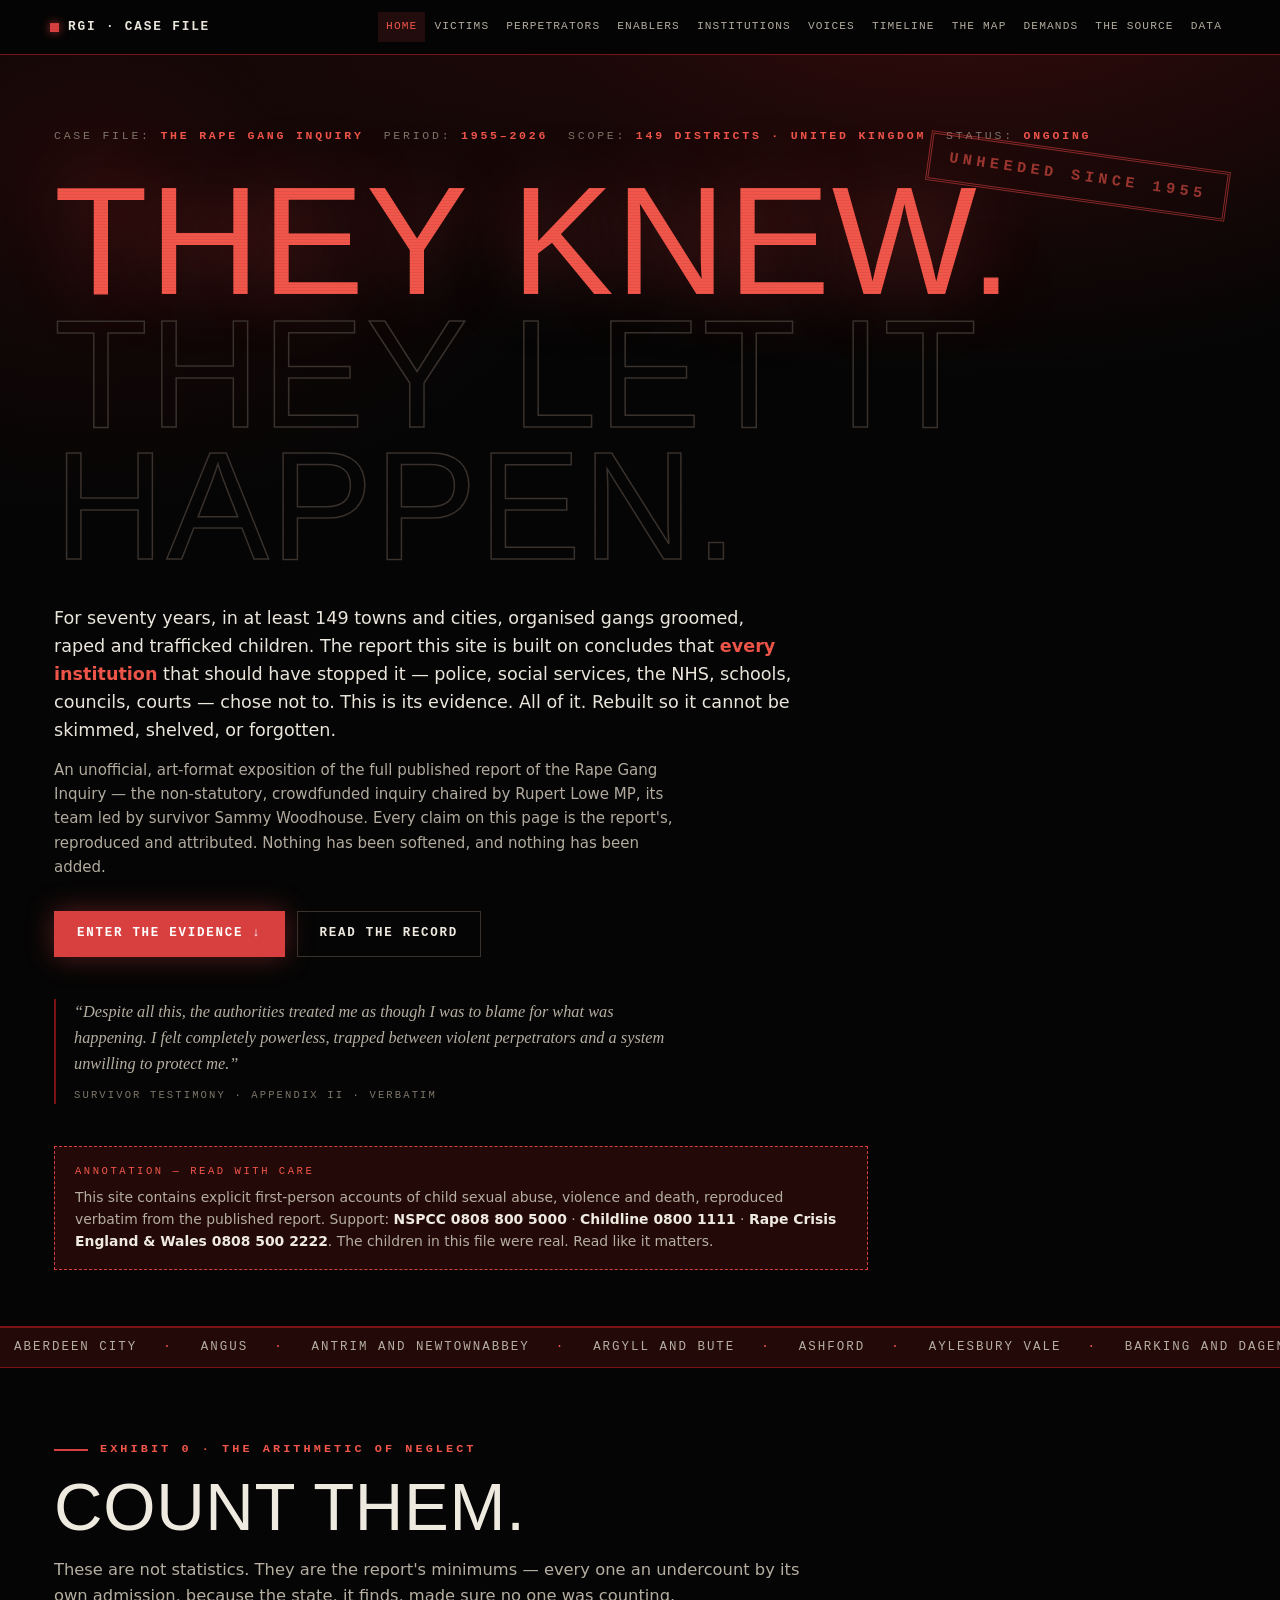
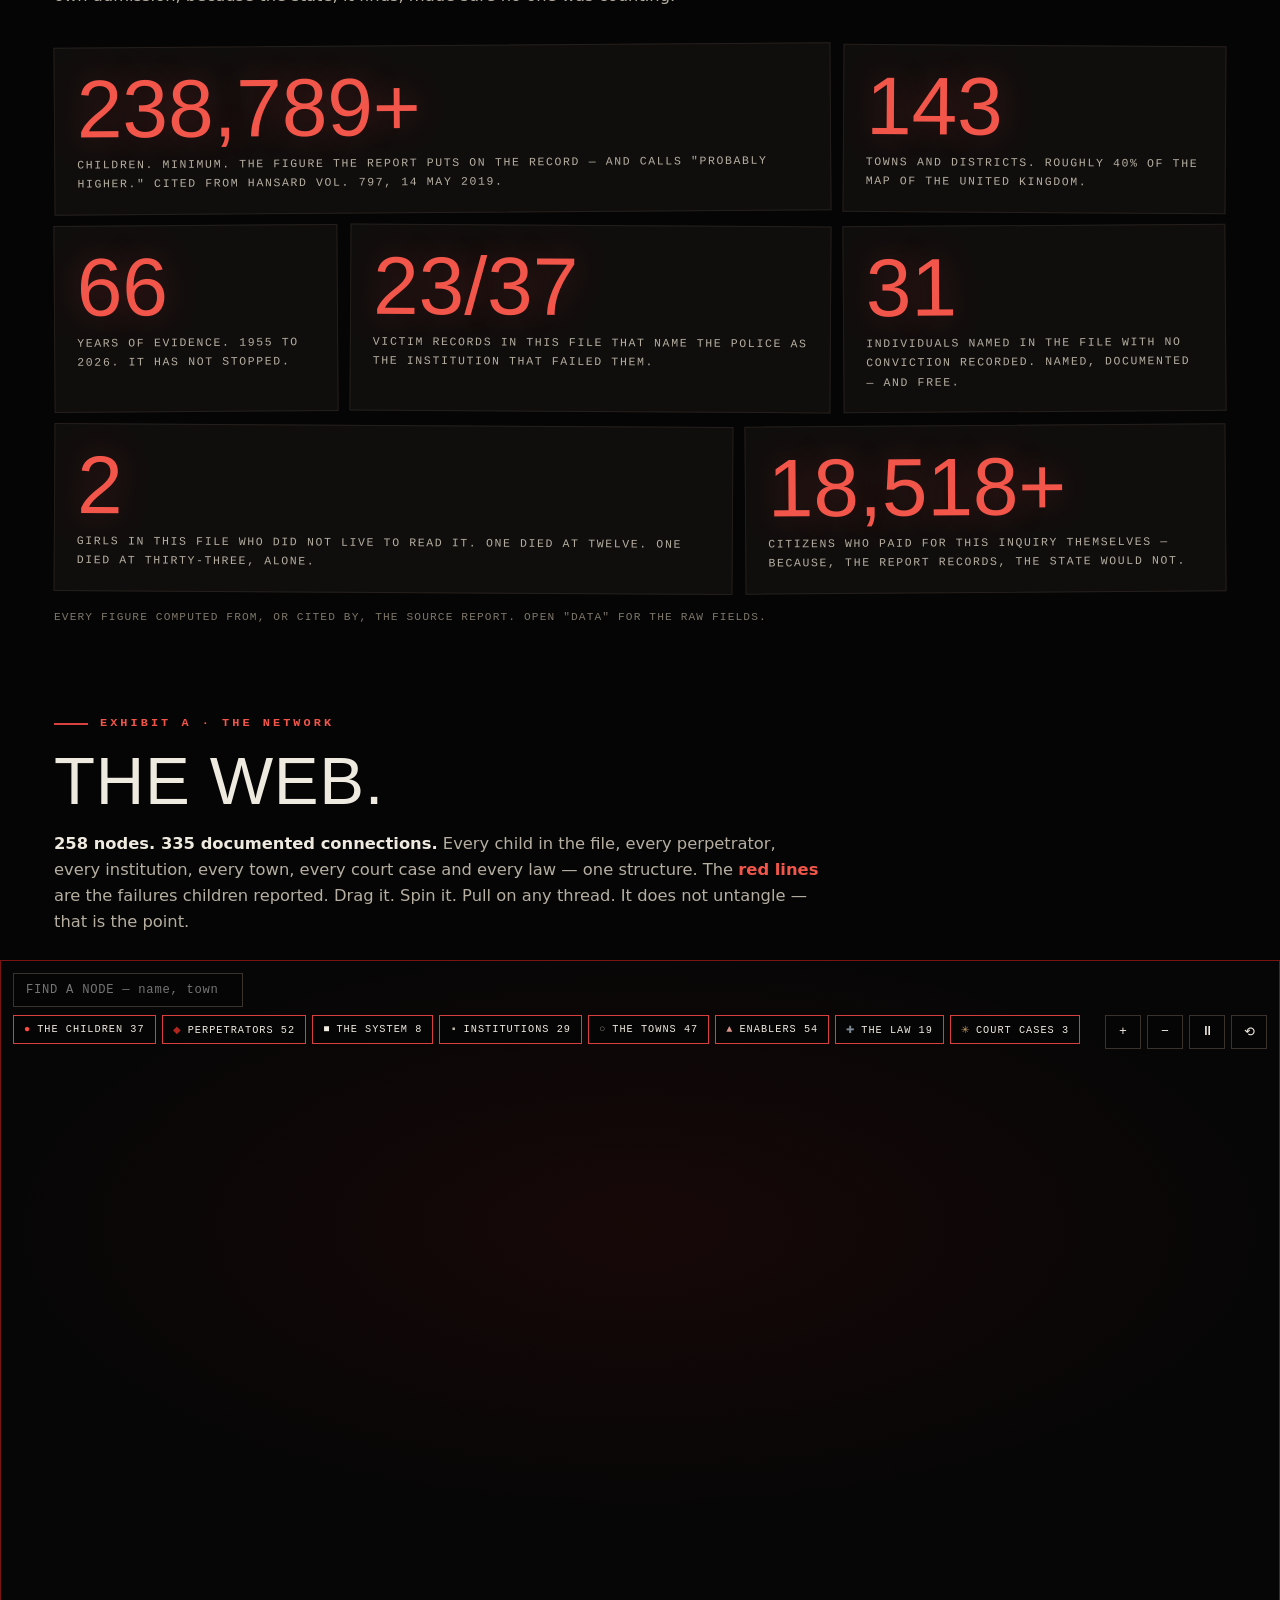
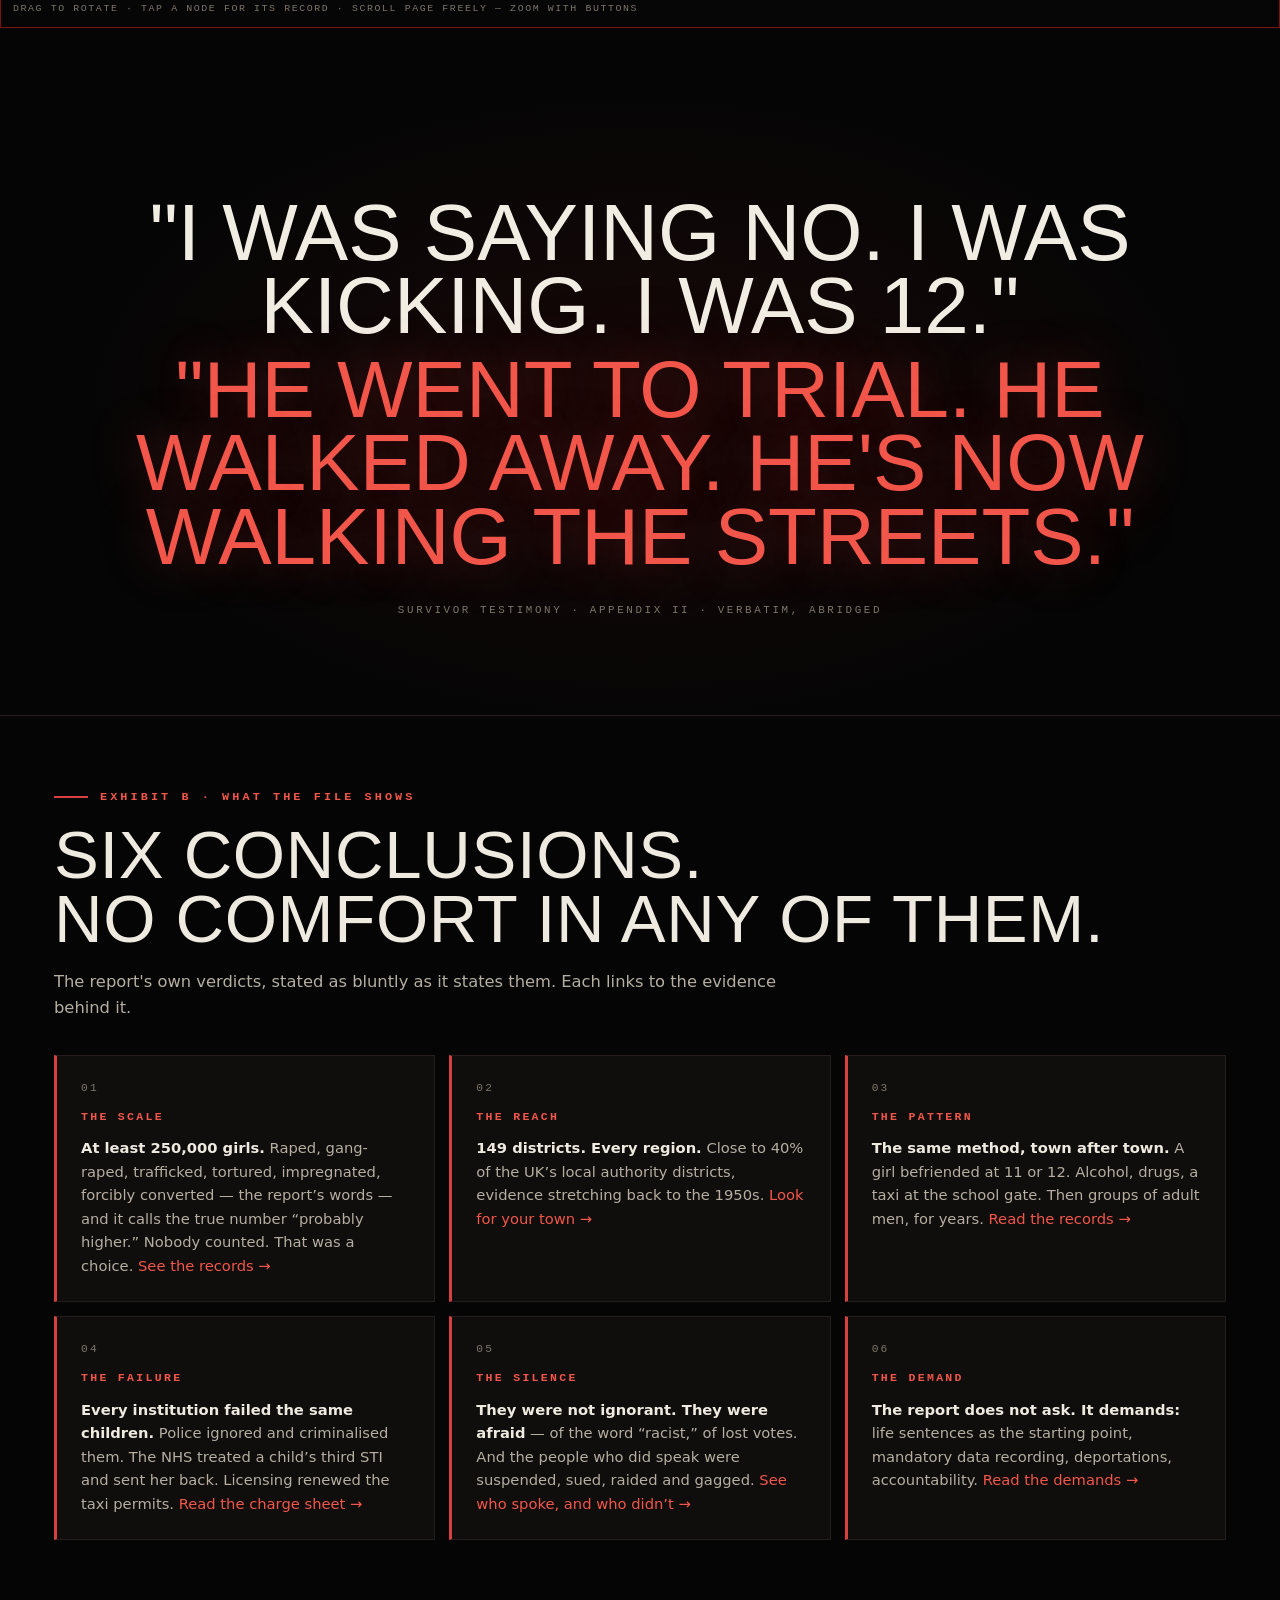
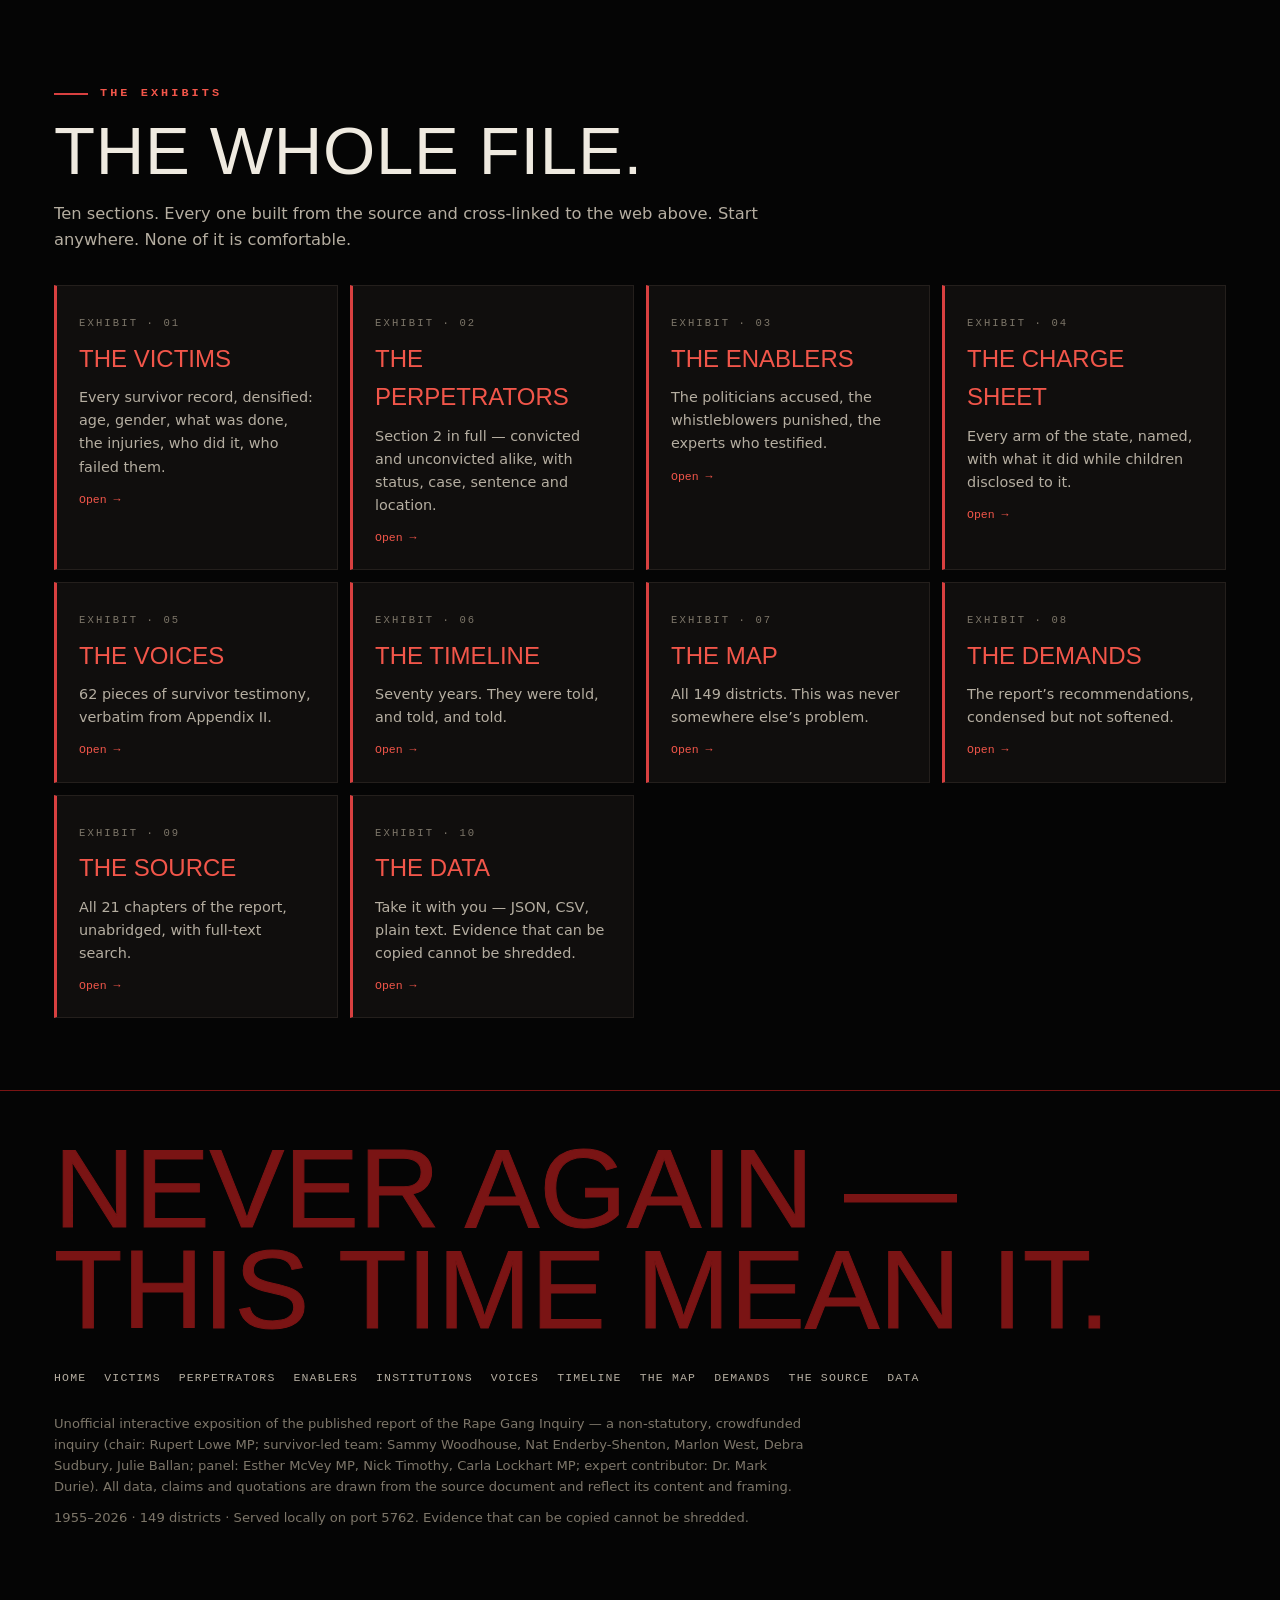
==== commit bf3d8def: "Rebuild as a multi-page site with a local server and denser data Splits the single-file exposition i" ====
--- a/index.html
+++ b/index.html
@@ -5,563 +5,21 @@
 <meta name="viewport" content="width=device-width, initial-scale=1">
 <meta name="theme-color" content="#050505">
 <title>THEY KNEW — The Rape Gang Inquiry, an interactive exposition</title>
-<meta name="description" content="An art-exposition presentation of the Rape Gang Inquiry report: a 3D evidence web, every record, every district, every word — blunt, complete, exportable.">
-<style>
-/* ================================================================ tokens
-   One deliberate theme. Black like a case file at night, red like the
-   evidence. Data marks (#d84040) validated ≥3:1 on the chart surface.
-   Body text is bone — red is reserved for what must burn. */
-:root {
-  color-scheme:dark;
-  --page:#050505; --surface:#100e0d; --surface-2:#191512;
-  --ink:#efeae0; --ink-2:#b5aea1; --muted:#7d7669;
-  --grid:#241f1c; --baseline:#3a322d; --hairline:rgba(239,234,224,.09);
-  --series:#d84040; --series-text:#f2564a; --series-soft:rgba(216,64,64,.14);
-  --critical:#e04545; --critical-soft:rgba(224,69,69,.10);
-  --blood:#7a1414; --blood-deep:#230a08; --bone:#f2ede3;
-  --font:system-ui,-apple-system,"Segoe UI",sans-serif;
-  --font-display:Impact,Haettenschweiler,"Arial Narrow Bold","Arial Black",sans-serif;
-  --font-serif:Georgia,"Times New Roman",Times,serif;
-  --font-mono:"Courier New",Courier,monospace;
-}
-::selection { background:var(--blood); color:#fff; }
-
-/* ================================================================ base */
-* { box-sizing:border-box; margin:0; padding:0; }
-html { scroll-behavior:smooth; overflow-x:clip; }
-body {
-  font-family:var(--font); background:var(--page); color:var(--ink);
-  line-height:1.6; font-size:16px; -webkit-font-smoothing:antialiased;
-  overflow-x:clip; max-width:100%;
-}
-/* film grain + scanlines — the whole site reads like recovered footage */
-body::after {
-  content:""; position:fixed; inset:0; pointer-events:none; z-index:80;
-  background:repeating-linear-gradient(0deg, rgba(0,0,0,.12) 0 1px, transparent 1px 3px);
-  opacity:.5; mix-blend-mode:multiply;
-}
-a { color:var(--series-text); text-decoration:none; }
-a:hover { text-decoration:underline; }
-button { font-family:inherit; cursor:pointer; }
-.wrap { max-width:1220px; margin:0 auto; padding:0 24px; }
-section { padding:88px 0; position:relative; }
-h2 {
-  font-family:var(--font-display); font-weight:400; text-transform:uppercase;
-  font-size:clamp(2.6rem,6vw,4.6rem); line-height:.95; letter-spacing:.01em;
-}
-h3 { font-size:1.1rem; }
-.kicker {
-  font-family:var(--font-mono); font-size:.78rem; font-weight:700; letter-spacing:.3em;
-  text-transform:uppercase; color:var(--series-text); margin-bottom:18px;
-  display:flex; align-items:center; gap:14px;
-}
-.kicker::before { content:""; width:40px; height:2px; background:var(--series); flex-shrink:0; }
-.section-lede { color:var(--ink-2); max-width:72ch; margin-top:20px; font-size:1.04rem; }
-.section-lede strong { color:var(--ink); }
-.mono { font-family:var(--font-mono); }
-
-/* ================================================================ header */
-.site-head {
-  position:sticky; top:0; z-index:60; background:rgba(5,5,5,.94);
-  backdrop-filter:blur(8px); border-bottom:1px solid var(--blood);
-}
-.site-head .wrap { display:flex; align-items:center; gap:16px; height:52px; }
-.brand {
-  font-family:var(--font-mono); font-weight:700; font-size:.82rem; letter-spacing:.14em;
-  white-space:nowrap; color:var(--ink); display:flex; align-items:center; gap:9px; text-transform:uppercase;
-}
-.brand::before { content:""; width:9px; height:9px; background:var(--series); box-shadow:0 0 10px rgba(216,64,64,.8); }
-.brand:hover { text-decoration:none; }
-.site-nav { display:flex; gap:1px; overflow-x:auto; flex:1; scrollbar-width:none; }
-.site-nav::-webkit-scrollbar { display:none; }
-.site-nav a {
-  font-family:var(--font-mono); color:var(--ink-2); font-size:.72rem; letter-spacing:.1em;
-  text-transform:uppercase; padding:6px 9px; white-space:nowrap;
-}
-.site-nav a:hover { background:var(--surface-2); text-decoration:none; color:var(--series-text); }
-.site-nav a.active { color:var(--series-text); background:var(--series-soft); }
-#progress {
-  position:absolute; left:0; bottom:-1px; height:2px; width:0;
-  background:linear-gradient(90deg, var(--blood), var(--series));
-  box-shadow:0 0 8px rgba(216,64,64,.7);
-}
-
-/* ================================================================ hero */
-#hero {
-  min-height:92vh; display:flex; align-items:center; padding:80px 0 60px; overflow:hidden;
-  background:
-    radial-gradient(ellipse 100% 65% at 75% -15%, rgba(122,20,20,.5), transparent 62%),
-    radial-gradient(ellipse 55% 40% at 8% 8%, rgba(122,20,20,.22), transparent 70%),
-    var(--page);
-  border-bottom:1px solid var(--blood);
-}
-.hero-top {
-  font-family:var(--font-mono); font-size:.75rem; letter-spacing:.28em; text-transform:uppercase;
-  color:var(--muted); margin-bottom:34px; display:flex; flex-wrap:wrap; gap:8px 22px;
-}
-.hero-top b { color:var(--series-text); font-weight:700; }
-#hero h1 {
-  font-family:var(--font-display); font-weight:400; text-transform:uppercase;
-  font-size:clamp(4rem,13vw,11.5rem); line-height:.86; letter-spacing:.005em;
-  color:var(--series-text); text-shadow:0 0 70px rgba(216,64,64,.4);
-  animation:flicker 9s infinite;
-}
-#hero h1 .ghost {
-  display:block; color:transparent; -webkit-text-stroke:2px var(--baseline);
-  text-shadow:none; animation:none;
-}
-@keyframes flicker {
-  0%,91%,93.5%,100% { opacity:1; } 92% { opacity:.55; } 93% { opacity:.85; }
-}
-.hero-lede { margin-top:34px; max-width:66ch; font-size:1.12rem; color:var(--ink); }
-.hero-lede em { color:var(--series-text); font-style:normal; font-weight:700; }
-.hero-sub { margin-top:14px; max-width:66ch; color:var(--ink-2); font-size:.95rem; }
-.hero-cta-row { margin-top:34px; display:flex; gap:12px; flex-wrap:wrap; }
-.btn {
-  display:inline-block; padding:12px 22px; font-family:var(--font-mono); font-size:.8rem;
-  font-weight:700; letter-spacing:.14em; text-transform:uppercase;
-  border:1px solid var(--baseline); color:var(--ink); background:transparent;
-}
-.btn:hover { background:var(--surface-2); border-color:var(--series); text-decoration:none; }
-.btn-primary { background:var(--series); border-color:var(--series); color:#fff; box-shadow:0 0 28px rgba(216,64,64,.4); }
-.btn-primary:hover { filter:brightness(1.12); background:var(--series); }
-.hero-voice { margin-top:44px; min-height:80px; max-width:62ch; border-left:2px solid var(--blood); padding-left:18px; }
-.hero-voice .hv-text { font-family:var(--font-serif); font-style:italic; font-size:1.05rem; color:var(--ink-2); opacity:0; transition:opacity 1.1s ease; }
-.hero-voice .hv-text.on { opacity:1; }
-.hero-voice .hv-src { font-family:var(--font-mono); font-size:.68rem; letter-spacing:.2em; text-transform:uppercase; color:var(--muted); margin-top:10px; }
-.stamp {
-  position:absolute; top:110px; right:4vw; transform:rotate(8deg);
-  font-family:var(--font-mono); font-weight:700; font-size:1rem; letter-spacing:.3em;
-  text-transform:uppercase; color:var(--series-text); border:3px double var(--series);
-  padding:10px 18px; opacity:.65; pointer-events:none; white-space:nowrap;
-}
-@media (max-width:900px){ .stamp { display:none; } }
-.notice {
-  margin-top:44px; border:1px dashed var(--series); background:var(--blood-deep);
-  padding:16px 20px; max-width:80ch;
-}
-.notice p { font-size:.88rem; color:var(--ink-2); }
-.notice strong { color:var(--ink); }
-.notice .nk { font-family:var(--font-mono); font-size:.68rem; letter-spacing:.24em; color:var(--series-text); text-transform:uppercase; display:block; margin-bottom:6px; }
-
-/* ================================================================ ticker */
-.ticker-band { border-top:1px solid var(--blood); border-bottom:1px solid var(--blood); background:var(--blood-deep); overflow:hidden; max-width:100%; }
-.ticker {
-  display:flex; white-space:nowrap; width:max-content;
-  animation:tick 160s linear infinite; padding:10px 0;
-}
-.ticker:hover { animation-play-state:paused; }
-.ticker span {
-  font-family:var(--font-mono); font-size:.8rem; letter-spacing:.18em; text-transform:uppercase;
-  color:var(--ink-2); padding:0 14px;
-}
-.ticker span::after { content:"·"; color:var(--series-text); margin-left:26px; }
-@keyframes tick { from { transform:translateX(0); } to { transform:translateX(-50%); } }
-@media (prefers-reduced-motion:reduce){ .ticker { animation:none; flex-wrap:wrap; width:auto; white-space:normal; } }
-
-/* ================================================================ shouts */
-.shout {
-  padding:110px 24px; text-align:center; border-bottom:1px solid var(--grid);
-  background:radial-gradient(ellipse 60% 70% at 50% 50%, rgba(122,20,20,.16), transparent 75%), var(--page);
-}
-.shout .l1, .shout .l2 {
-  font-family:var(--font-display); text-transform:uppercase; line-height:.92; letter-spacing:.01em;
-  font-size:clamp(2.2rem,7vw,5.6rem); display:block;
-}
-.shout .l1 { color:var(--bone); }
-.shout .l2 { color:var(--series-text); text-shadow:0 0 50px rgba(216,64,64,.35); margin-top:10px; }
-.shout .src { font-family:var(--font-mono); font-size:.7rem; letter-spacing:.26em; text-transform:uppercase; color:var(--muted); margin-top:30px; }
-
-/* ================================================================ numbers */
-#numbers { border-bottom:1px solid var(--grid); }
-.num-grid { display:grid; grid-template-columns:repeat(12,1fr); gap:14px; margin-top:40px; }
-.stat-big {
-  border:1px solid var(--grid); background:var(--surface); padding:26px 24px 22px;
-  display:flex; flex-direction:column; gap:10px; position:relative;
-}
-.stat-big:nth-child(odd){ transform:rotate(-.4deg); }
-.stat-big:nth-child(even){ transform:rotate(.35deg); }
-.stat-big .v {
-  font-family:var(--font-display); color:var(--series-text); line-height:.9;
-  font-size:clamp(3rem,7vw,6rem); text-shadow:0 0 34px rgba(216,64,64,.3);
-}
-.stat-big .l { font-family:var(--font-mono); font-size:.74rem; letter-spacing:.16em; text-transform:uppercase; color:var(--ink-2); line-height:1.7; }
-.stat-big.s6 { grid-column:span 6; } .stat-big.s4 { grid-column:span 4; } .stat-big.s3 { grid-column:span 3; }
-.stat-big.s5 { grid-column:span 5; } .stat-big.s7 { grid-column:span 7; } .stat-big.s8 { grid-column:span 8; }
-@media (max-width:900px){ .num-grid .stat-big { grid-column:span 12 !important; transform:none; } }
-.num-foot { font-family:var(--font-mono); color:var(--muted); font-size:.72rem; letter-spacing:.1em; margin-top:18px; text-transform:uppercase; }
-
-/* ================================================================ THE WEB */
-#web { padding:88px 0 0; border-bottom:1px solid var(--blood); }
-.web-shell { position:relative; margin-top:36px; border-top:1px solid var(--blood); background:
-  radial-gradient(ellipse 70% 60% at 50% 40%, rgba(122,20,20,.14), transparent 70%), #070606; }
-#webCanvas { display:block; width:100%; height:78vh; min-height:520px; cursor:grab; touch-action:none; }
-#webCanvas.dragging { cursor:grabbing; }
-.web-hud {
-  position:absolute; top:14px; left:14px; right:14px; display:flex; gap:10px; flex-wrap:wrap;
-  align-items:flex-start; pointer-events:none;
-}
-.web-hud > * { pointer-events:auto; }
-.web-search { position:relative; }
-.web-search input {
-  background:rgba(5,5,5,.85); border:1px solid var(--baseline); color:var(--ink);
-  font-family:var(--font-mono); font-size:.78rem; letter-spacing:.08em; padding:9px 12px; width:240px;
-}
-.web-search input:focus { outline:none; border-color:var(--series); }
-.web-search .ws-results {
-  position:absolute; top:100%; left:0; width:300px; max-height:250px; overflow:auto;
-  background:rgba(5,5,5,.96); border:1px solid var(--baseline); border-top:none; z-index:5;
-}
-.ws-hit { display:block; width:100%; text-align:left; background:none; border:none; border-bottom:1px solid var(--grid);
-  padding:8px 12px; color:var(--ink-2); font-size:.78rem; font-family:var(--font-mono); }
-.ws-hit:hover { background:var(--surface-2); color:var(--series-text); }
-.ws-hit .t { color:var(--muted); font-size:.64rem; letter-spacing:.14em; text-transform:uppercase; display:block; }
-.web-filters { display:flex; gap:6px; flex-wrap:wrap; }
-.wf {
-  font-family:var(--font-mono); font-size:.66rem; letter-spacing:.12em; text-transform:uppercase;
-  background:rgba(5,5,5,.85); border:1px solid var(--baseline); color:var(--ink-2); padding:7px 11px;
-}
-.wf[aria-pressed="true"] { border-color:var(--series); color:var(--ink); }
-.wf[aria-pressed="false"] { opacity:.4; text-decoration:line-through; }
-.wf .g { margin-right:7px; }
-.web-ctl { display:flex; gap:6px; margin-left:auto; }
-.web-ctl button {
-  background:rgba(5,5,5,.85); border:1px solid var(--baseline); color:var(--ink);
-  font-family:var(--font-mono); font-size:.82rem; width:36px; height:34px;
-}
-.web-ctl button:hover { border-color:var(--series); color:var(--series-text); }
-.web-caption {
-  position:absolute; left:14px; bottom:12px; font-family:var(--font-mono); font-size:.66rem;
-  letter-spacing:.18em; text-transform:uppercase; color:var(--muted); pointer-events:none; max-width:60%;
-}
-#webPanel {
-  position:absolute; top:0; right:0; bottom:0; width:min(390px,92vw);
-  background:rgba(7,6,6,.96); border-left:1px solid var(--blood);
-  transform:translateX(102%); transition:transform .3s ease; overflow-y:auto; z-index:6;
-  padding:20px 22px 30px;
-}
-#webPanel.open { transform:none; }
-@media (prefers-reduced-motion:reduce){ #webPanel { transition:none; } }
-#webPanel .wp-close { position:absolute; top:10px; right:12px; background:none; border:1px solid var(--baseline);
-  color:var(--ink); width:30px; height:30px; font-family:var(--font-mono); }
-#webPanel .wp-type { font-family:var(--font-mono); font-size:.66rem; letter-spacing:.26em; text-transform:uppercase; color:var(--series-text); }
-#webPanel h4 { font-family:var(--font-display); font-weight:400; text-transform:uppercase; font-size:1.7rem; line-height:1; margin:8px 0 4px; }
-#webPanel .wp-deg { font-family:var(--font-mono); font-size:.68rem; color:var(--muted); letter-spacing:.12em; text-transform:uppercase; }
-.wp-field { margin-top:14px; }
-.wp-field .fl { font-family:var(--font-mono); font-size:.64rem; letter-spacing:.2em; text-transform:uppercase; color:var(--muted); margin-bottom:5px; }
-.wp-field .fv { font-size:.88rem; color:var(--ink-2); }
-.wp-links { margin-top:18px; border-top:1px solid var(--grid); padding-top:12px; }
-.wp-link { display:block; width:100%; text-align:left; background:none; border:none; border-bottom:1px solid var(--grid);
-  padding:7px 2px; color:var(--ink-2); font-size:.82rem; }
-.wp-link:hover { color:var(--series-text); }
-.wp-link .g { margin-right:8px; }
-.wp-open { margin-top:16px; width:100%; }
-
-/* ================================================================ findings */
-#findings { border-bottom:1px solid var(--grid); }
-.cards-3 { display:grid; grid-template-columns:repeat(auto-fit,minmax(310px,1fr)); gap:14px; margin-top:36px; }
-.finding {
-  background:var(--surface); border:1px solid var(--grid); border-left:3px solid var(--series);
-  padding:24px; display:flex; flex-direction:column; gap:10px; position:relative;
-  transition:transform .18s, box-shadow .18s;
-}
-.finding:hover { transform:translateY(-3px); box-shadow:0 14px 40px rgba(0,0,0,.5), 0 0 0 1px var(--blood); }
-.finding .fnum { font-family:var(--font-mono); font-size:.7rem; color:var(--muted); letter-spacing:.2em; }
-.finding .fk { font-family:var(--font-mono); font-size:.72rem; font-weight:700; letter-spacing:.22em; text-transform:uppercase; color:var(--series-text); }
-.finding p { color:var(--ink-2); font-size:.93rem; }
-.finding p strong { color:var(--ink); }
-
-/* ================================================================ timeline */
-#stepback { border-bottom:1px solid var(--grid); }
-.timeline { margin-top:44px; position:relative; padding-left:8px; }
-.timeline::before {
-  content:""; position:absolute; left:96px; top:8px; bottom:8px; width:2px;
-  background:linear-gradient(180deg, var(--blood), var(--series) 50%, var(--blood));
-}
-.tl-item { display:grid; grid-template-columns:74px 1fr; gap:38px; padding:18px 0; position:relative; }
-.tl-item::after {
-  content:""; position:absolute; left:91px; top:28px; width:11px; height:11px;
-  background:var(--series); border:2px solid var(--page); box-shadow:0 0 12px rgba(216,64,64,.8);
-}
-.tl-year { text-align:right; font-family:var(--font-mono); font-weight:700; font-size:.95rem; color:var(--series-text); padding-top:4px; }
-.tl-body h4 { font-family:var(--font-display); font-weight:400; text-transform:uppercase; font-size:1.5rem; letter-spacing:.02em; margin-bottom:6px; }
-.tl-body p { color:var(--ink-2); font-size:.93rem; max-width:68ch; }
-.tl-body em { color:var(--series-text); font-family:var(--font-serif); }
-@media (max-width:640px) {
-  .timeline::before { left:8px; }
-  .tl-item { grid-template-columns:1fr; gap:4px; padding-left:28px; }
-  .tl-item::after { left:3px; }
-  .tl-year { text-align:left; }
-}
-
-/* ================================================================ wall */
-#wall {
-  border-bottom:1px solid var(--blood);
-  background:radial-gradient(ellipse 70% 80% at 50% 120%, rgba(122,20,20,.3), transparent 70%), var(--page);
-}
-#wall h2 { color:var(--series-text); }
-.wall-names { margin-top:38px; line-height:2.15; text-align:justify; }
-.wall-name {
-  display:inline-block; margin:0 14px 0 0; font-family:var(--font-mono); font-size:.8rem;
-  letter-spacing:.06em; color:var(--muted); background:none; border:none; padding:0 2px; cursor:pointer;
-  opacity:0; transition:opacity .6s ease, color .25s ease, text-shadow .25s ease;
-}
-.wall-name.lit { opacity:1; }
-.wall-name:hover, .wall-name:focus-visible { color:var(--series-text); text-shadow:0 0 14px rgba(216,64,64,.9); outline:none; }
-@media (prefers-reduced-motion:reduce){ .wall-name { opacity:1; transition:none; } }
-.wall-hint { margin-top:24px; font-family:var(--font-mono); color:var(--muted); font-size:.7rem; letter-spacing:.14em; text-transform:uppercase; }
-
-/* ================================================================ voices */
-#voices { border-bottom:1px solid var(--grid); }
-.memorial {
-  margin:40px auto 46px; max-width:70ch; text-align:center;
-  border-top:2px solid var(--series); border-bottom:1px solid var(--blood);
-  background:linear-gradient(180deg, rgba(122,20,20,.14), transparent 80%);
-  padding:34px 28px 30px;
-}
-.memorial .mem-k { font-family:var(--font-mono); font-size:.68rem; font-weight:700; letter-spacing:.34em; text-transform:uppercase; color:var(--series-text); margin-bottom:16px; }
-.memorial p { color:var(--ink-2); font-size:1rem; font-family:var(--font-serif); }
-.memorial .names { font-family:var(--font-display); text-transform:uppercase; color:var(--bone); font-size:1.6rem; letter-spacing:.04em; margin:14px 0 6px; line-height:1.5; }
-.quote-grid { columns:2 400px; column-gap:16px; margin-top:34px; }
-.quote-card {
-  break-inside:avoid; background:var(--surface); border:1px solid var(--grid);
-  border-left:3px solid var(--series); padding:28px 24px 20px; margin-bottom:16px; position:relative;
-}
-.quote-card:nth-child(3n){ transform:rotate(-.3deg); }
-.quote-card:nth-child(3n+1){ transform:rotate(.25deg); }
-.quote-card::before {
-  content:"\201C"; position:absolute; top:0; left:10px;
-  font-family:var(--font-serif); font-size:3.4rem; line-height:1; color:var(--blood);
-}
-.quote-card .qnum { position:absolute; top:8px; right:12px; font-family:var(--font-mono); font-size:.64rem; color:var(--muted); letter-spacing:.14em; }
-.quote-card p { font-family:var(--font-serif); font-style:italic; font-size:.98rem; color:var(--ink-2); }
-.quote-card .turn { margin-bottom:9px; font-family:var(--font-serif); font-size:.95rem; color:var(--ink-2); }
-.quote-card .speaker { font-family:var(--font-mono); font-style:normal; font-weight:700; color:var(--series-text); font-size:.7rem; letter-spacing:.14em; text-transform:uppercase; }
-.voices-more { margin-top:14px; text-align:center; }
-
-/* ================================================================ charges */
-#failures { border-bottom:1px solid var(--grid); }
-.fail-grid { display:grid; grid-template-columns:repeat(auto-fit,minmax(340px,1fr)); gap:14px; margin-top:36px; }
-.fail-card { background:var(--surface); border:1px solid var(--grid); border-left:3px solid var(--series); padding:22px; position:relative; overflow:hidden; }
-.fail-card::after {
-  content:"FAILED"; position:absolute; top:14px; right:-30px; transform:rotate(24deg);
-  font-family:var(--font-mono); font-weight:700; font-size:.8rem; letter-spacing:.4em;
-  color:var(--series-text); border:2px double var(--series); padding:4px 34px; opacity:.5; pointer-events:none;
-}
-.fail-card h3 { font-family:var(--font-display); font-weight:400; text-transform:uppercase; font-size:1.4rem; letter-spacing:.02em; display:flex; align-items:baseline; gap:10px; }
-.fail-card .cnt { font-family:var(--font-mono); color:var(--muted); font-size:.68rem; letter-spacing:.14em; }
-.fail-card ul { list-style:none; margin-top:14px; }
-.fail-card li { padding:10px 0; border-bottom:1px solid var(--grid); font-size:.86rem; color:var(--ink-2); }
-.fail-card li:last-child { border-bottom:none; }
-.fail-card li strong { color:var(--ink); display:block; font-size:.88rem; }
-
-/* ================================================================ demands */
-#solutions { border-bottom:1px solid var(--grid); }
-.demand-list { margin-top:40px; counter-reset:demand; }
-.demand {
-  display:grid; grid-template-columns:110px 1fr; gap:26px; padding:26px 0;
-  border-bottom:1px solid var(--grid); counter-increment:demand;
-}
-.demand::before {
-  content:counter(demand,decimal-leading-zero); font-family:var(--font-display);
-  font-size:3.4rem; line-height:.9; color:var(--blood); text-align:right;
-}
-.demand h3 { font-family:var(--font-display); font-weight:400; text-transform:uppercase; font-size:1.55rem; letter-spacing:.02em; color:var(--bone); margin-bottom:8px; }
-.demand p { color:var(--ink-2); font-size:.93rem; max-width:78ch; }
-.demand p strong { color:var(--ink); }
-@media (max-width:640px){ .demand { grid-template-columns:1fr; gap:6px; } .demand::before { text-align:left; font-size:2.2rem; } }
-.sol-note { margin-top:26px; color:var(--ink-2); font-size:.88rem; }
-
-/* ================================================================ archive */
-#explorer { border-bottom:1px solid var(--grid); }
-.tabbar { display:flex; gap:2px; margin-top:34px; border-bottom:1px solid var(--baseline); overflow-x:auto; scrollbar-width:thin; }
-.tabbar button {
-  background:none; border:none; border-bottom:2px solid transparent; color:var(--ink-2);
-  font-family:var(--font-mono); padding:11px 13px; font-size:.72rem; font-weight:700;
-  letter-spacing:.12em; text-transform:uppercase; white-space:nowrap;
-}
-.tabbar button:hover { background:var(--surface-2); color:var(--ink); }
-.tabbar button[aria-selected="true"] { color:var(--series-text); border-bottom-color:var(--series); }
-.tabpanel { padding-top:28px; }
-.panel-note {
-  background:var(--surface-2); border-left:3px solid var(--baseline);
-  padding:12px 16px; font-size:.85rem; color:var(--ink-2); margin-bottom:20px; max-width:95ch;
-}
-.chart-grid { display:grid; grid-template-columns:repeat(auto-fit,minmax(430px,1fr)); gap:14px; }
-@media (max-width:520px){ .chart-grid { grid-template-columns:1fr; } }
-.chart-card { background:var(--surface); border:1px solid var(--grid); padding:20px; }
-.chart-head { display:flex; justify-content:space-between; align-items:flex-start; gap:12px; margin-bottom:4px; }
-.chart-head h3 { font-family:var(--font-display); font-weight:400; text-transform:uppercase; font-size:1.25rem; letter-spacing:.02em; }
-.chart-sub { color:var(--muted); font-size:.8rem; margin-bottom:16px; }
-.view-toggle { background:none; border:1px solid var(--baseline); color:var(--ink-2); font-family:var(--font-mono); font-size:.66rem; letter-spacing:.12em; text-transform:uppercase; padding:4px 10px; flex-shrink:0; }
-.view-toggle:hover { background:var(--surface-2); }
-.chart-foot { color:var(--muted); font-size:.76rem; margin-top:14px; border-top:1px solid var(--grid); padding-top:10px; }
-.hbar-row { display:grid; grid-template-columns:170px 1fr; gap:10px; align-items:center; padding:4px 0; }
-.hbar-row:hover, .hbar-row:focus-visible { background:var(--surface-2); outline:none; }
-.hbar-label { font-size:.83rem; color:var(--ink-2); text-align:right; line-height:1.3; }
-.hbar-track { display:flex; align-items:center; gap:8px; }
-.hbar-fill { height:16px; background:var(--series); min-width:2px; transition:width .9s cubic-bezier(.2,.7,.3,1); }
-.hbar-val { font-family:var(--font-mono); font-size:.8rem; color:var(--ink); font-weight:700; }
-.hbar-axis { border-left:1px solid var(--baseline); }
-.colchart { display:flex; align-items:flex-end; gap:14px; height:190px; border-bottom:1px solid var(--baseline); padding:0 6px; }
-.colchart .col { flex:1; display:flex; flex-direction:column; align-items:center; justify-content:flex-end; gap:6px; height:100%; }
-.colchart .col:hover, .colchart .col:focus-visible { background:var(--surface-2); outline:none; }
-.colchart .colfill { width:24px; max-width:60%; background:var(--series); transition:height .9s cubic-bezier(.2,.7,.3,1); }
-.colchart .colval { font-family:var(--font-mono); font-size:.8rem; font-weight:700; }
-.colchart-labels { display:flex; gap:14px; padding:6px 6px 0; }
-.colchart-labels span { flex:1; text-align:center; font-size:.75rem; color:var(--muted); line-height:1.25; }
-.data-table { width:100%; border-collapse:collapse; font-size:.85rem; }
-.data-table th { text-align:left; color:var(--muted); font-family:var(--font-mono); font-weight:700; font-size:.66rem; text-transform:uppercase; letter-spacing:.12em; padding:8px 10px; border-bottom:1px solid var(--baseline); }
-.data-table td { padding:8px 10px; border-bottom:1px solid var(--grid); vertical-align:top; }
-.data-table td.num { font-variant-numeric:tabular-nums; text-align:right; }
-.data-table tr:last-child td { border-bottom:none; }
-#tooltip {
-  position:fixed; z-index:100; pointer-events:none; background:var(--bone); color:#0a0a09;
-  padding:7px 11px; font-size:.8rem; max-width:280px; display:none; line-height:1.4;
-  box-shadow:0 4px 14px rgba(0,0,0,.4);
-}
-#tooltip .tv { font-weight:700; font-size:.9rem; }
-.filter-row { display:flex; gap:10px; flex-wrap:wrap; margin-bottom:6px; align-items:center; }
-.filter-row input[type="search"], .filter-row select {
-  background:var(--surface); border:1px solid var(--baseline); color:var(--ink);
-  padding:9px 12px; font-size:.88rem; font-family:inherit;
-}
-.filter-row input[type="search"] { flex:1; min-width:200px; }
-.result-count { font-family:var(--font-mono); color:var(--muted); font-size:.7rem; letter-spacing:.12em; text-transform:uppercase; margin:8px 0 16px; }
-.rec-card { background:var(--surface); border:1px solid var(--grid); margin-bottom:8px; overflow:hidden; }
-.rec-head {
-  width:100%; background:none; border:none; text-align:left; padding:14px 18px;
-  display:flex; align-items:center; gap:12px; flex-wrap:wrap; color:var(--ink);
-}
-.rec-head:hover { background:var(--surface-2); }
-.rec-head .name { font-weight:700; font-size:.98rem; }
-.rec-head .meta { color:var(--muted); font-size:.8rem; }
-.rec-head .chev { margin-left:auto; color:var(--muted); transition:transform .15s; }
-.rec-card.open .chev { transform:rotate(90deg); }
-.rec-body { display:none; padding:4px 18px 18px; border-top:1px solid var(--grid); }
-.rec-card.open .rec-body { display:block; }
-.field { margin-top:12px; }
-.field .fl { font-family:var(--font-mono); font-size:.64rem; font-weight:700; text-transform:uppercase; letter-spacing:.18em; color:var(--muted); margin-bottom:5px; }
-.field .fv { font-size:.9rem; color:var(--ink-2); }
-.chips { display:flex; flex-wrap:wrap; gap:6px; }
-.chip { background:var(--surface-2); border:1px solid var(--grid); padding:2px 11px; font-size:.78rem; color:var(--ink-2); }
-.chip.accent { background:var(--series-soft); border-color:transparent; color:var(--ink); }
-.chip.ref { border-style:dashed; color:var(--muted); font-size:.72rem; }
-.badge { padding:1px 8px; font-family:var(--font-mono); font-size:.66rem; font-weight:700; letter-spacing:.08em; text-transform:uppercase; }
-.badge.grp { background:var(--series-soft); color:var(--series-text); }
-.badge.id { background:var(--surface-2); color:var(--muted); border:1px solid var(--grid); }
-.badge.crit { background:var(--critical-soft); color:var(--critical); border:1px solid var(--blood); }
-.pill-row { display:flex; gap:8px; flex-wrap:wrap; margin-bottom:22px; }
-.pill { background:var(--surface); border:1px solid var(--baseline); color:var(--ink-2); padding:6px 15px; font-family:var(--font-mono); font-size:.72rem; letter-spacing:.1em; text-transform:uppercase; font-weight:700; }
-.pill:hover { background:var(--surface-2); }
-.pill[aria-pressed="true"] { background:var(--series); border-color:var(--series); color:#fff; }
-.group-h { font-family:var(--font-mono); font-size:.7rem; font-weight:700; text-transform:uppercase; letter-spacing:.24em; color:var(--muted); margin:28px 0 12px; }
-.group-h:first-child { margin-top:0; }
-.district-grid { display:grid; grid-template-columns:repeat(auto-fill,minmax(180px,1fr)); gap:6px; margin-top:14px; }
-.district { background:var(--surface); border:1px solid var(--grid); padding:7px 12px; font-size:.83rem; color:var(--ink-2); }
-.law-item { background:var(--surface); border:1px solid var(--grid); padding:16px 18px; margin-bottom:8px; }
-.law-item .lh { display:flex; align-items:baseline; gap:10px; flex-wrap:wrap; }
-.law-item .yr { font-family:var(--font-mono); color:var(--series-text); font-weight:700; font-size:.85rem; }
-.law-item h4 { font-size:.95rem; }
-.law-item p { color:var(--ink-2); font-size:.86rem; margin-top:6px; }
-.conn-grid { display:grid; grid-template-columns:repeat(auto-fit,minmax(240px,1fr)); gap:14px; margin-top:20px; }
-.conn-col { background:var(--surface); border:1px solid var(--grid); padding:18px; }
-.conn-col h4 { font-family:var(--font-mono); font-size:.68rem; text-transform:uppercase; letter-spacing:.18em; color:var(--muted); margin-bottom:12px; }
-.conn-col ul { list-style:none; }
-.conn-col li { padding:6px 0; border-bottom:1px solid var(--grid); font-size:.88rem; color:var(--ink-2); }
-.conn-col li:last-child { border-bottom:none; }
-
-/* ================================================================ document */
-#document { border-bottom:1px solid var(--grid); }
-.doc-layout { display:grid; grid-template-columns:300px 1fr; gap:24px; margin-top:36px; align-items:start; }
-@media (max-width:820px){ .doc-layout { grid-template-columns:1fr; } .doc-toc { position:static !important; max-height:none !important; } }
-.doc-toc { position:sticky; top:72px; background:var(--surface); border:1px solid var(--grid); padding:16px; max-height:calc(100vh - 96px); overflow-y:auto; }
-.doc-toc input { width:100%; background:var(--page); border:1px solid var(--baseline); color:var(--ink); padding:9px 12px; font-size:.85rem; margin-bottom:12px; font-family:inherit; }
-.doc-toc button.toc-item {
-  display:block; width:100%; text-align:left; background:none; border:none; color:var(--ink-2);
-  padding:7px 10px; font-size:.83rem; line-height:1.35;
-}
-.doc-toc button.toc-item:hover { background:var(--surface-2); }
-.doc-toc button.toc-item[aria-current="true"] { background:var(--series-soft); color:var(--ink); font-weight:600; border-left:2px solid var(--series); }
-.search-hit { display:block; width:100%; text-align:left; background:none; border:none; border-bottom:1px solid var(--grid); padding:9px 6px; }
-.search-hit .sh-sec { font-family:var(--font-mono); font-size:.62rem; font-weight:700; color:var(--series-text); text-transform:uppercase; letter-spacing:.1em; }
-.search-hit .sh-snip { font-size:.8rem; color:var(--ink-2); margin-top:3px; }
-.search-hit:hover { background:var(--surface-2); }
-.doc-reader { background:var(--surface); border:1px solid var(--grid); padding:38px 42px; min-height:400px; }
-.doc-reader h3 { font-family:var(--font-display); font-weight:400; text-transform:uppercase; font-size:2rem; letter-spacing:.02em; margin-bottom:20px; }
-.doc-reader p { margin-bottom:14px; color:var(--ink-2); font-size:.95rem; max-width:75ch; }
-.doc-reader mark { background:var(--series-soft); color:var(--ink); padding:0 2px; }
-.doc-nav { display:flex; justify-content:space-between; margin-top:24px; gap:12px; }
-
-/* ================================================================ export */
-#data { border-bottom:1px solid var(--blood); }
-.export-grid { display:grid; grid-template-columns:repeat(auto-fit,minmax(250px,1fr)); gap:12px; margin-top:36px; }
-.export-card { background:var(--surface); border:1px solid var(--grid); padding:20px; display:flex; flex-direction:column; gap:8px; }
-.export-card h4 { font-family:var(--font-mono); font-size:.8rem; letter-spacing:.12em; text-transform:uppercase; }
-.export-card p { color:var(--ink-2); font-size:.83rem; flex:1; }
-.provenance { margin-top:32px; background:var(--surface-2); border-left:3px solid var(--baseline); padding:18px 22px; font-size:.84rem; color:var(--ink-2); max-width:100ch; }
-.provenance strong { color:var(--ink); }
-
-/* ================================================================ footer */
-footer { padding:48px 0 70px; color:var(--muted); font-size:.82rem; }
-footer p { max-width:88ch; margin-bottom:10px; }
-footer .big {
-  font-family:var(--font-display); text-transform:uppercase; color:var(--blood);
-  font-size:clamp(2.2rem,9vw,8rem); line-height:.9; margin-bottom:30px; -webkit-text-stroke:1px var(--blood);
-  overflow-wrap:break-word; hyphens:auto;
-}
-
-/* ================================================================ motion */
-.reveal { opacity:0; transform:translateY(16px); transition:opacity .7s ease, transform .7s ease; }
-.reveal.in { opacity:1; transform:none; }
-@media (prefers-reduced-motion:reduce) {
-  .reveal { opacity:1; transform:none; transition:none; }
-  .hbar-fill, .colfill { transition:none !important; }
-  #hero h1 { animation:none; }
-}
-
-/* ================================================================ print */
-@media print {
-  :root {
-    --page:#fff; --surface:#fff; --surface-2:#f2f0ec; --ink:#000; --ink-2:#333;
-    --muted:#6b6862; --grid:#d8d6d0; --baseline:#b5b2aa; --hairline:rgba(0,0,0,.15);
-    --series:#a82525; --series-text:#a82525; --series-soft:rgba(168,37,37,.10);
-    --critical:#a82525; --critical-soft:rgba(168,37,37,.08); --blood:#a82525; --blood-deep:#f7ecec; --bone:#111;
-  }
-  body::after { display:none; }
-  .site-head, .hero-cta-row, .view-toggle, .filter-row, .tabbar, .doc-toc, .export-grid,
-  #tooltip, .voices-more, .hero-voice, #progress, .ticker-band, #web, .web-hud { display:none !important; }
-  body { background:#fff; color:#000; }
-  #hero, #wall, .memorial, .shout { background:#fff !important; }
-  #hero h1 { text-shadow:none; animation:none; }
-  section { padding:20px 0; }
-  .rec-body { display:block !important; }
-  .reveal { opacity:1 !important; transform:none !important; }
-  .wall-name { opacity:1 !important; }
-}
-</style>
+<meta name="description" content="An art-exposition of the Rape Gang Inquiry report: a 3D evidence web, every record, every district, blunt and complete.">
+<link rel="icon" href="data:image/svg+xml,%3Csvg xmlns='http://www.w3.org/2000/svg' viewBox='0 0 16 16'%3E%3Crect width='16' height='16' fill='%23050505'/%3E%3Crect x='4' y='4' width='8' height='8' fill='%23d84040'/%3E%3C/svg%3E">
+<link rel="stylesheet" href="assets/styles.css">
 </head>
-<body>
-
+<body data-page="home">
+<a class="skip" href="#main">Skip to content</a>
 <header class="site-head">
-  <div class="wrap">
-    <a class="brand" href="#hero">RGI · CASE FILE</a>
-    <nav class="site-nav" aria-label="Site">
-      <a href="#numbers">The numbers</a>
-      <a href="#web">The web</a>
-      <a href="#findings">The findings</a>
-      <a href="#stepback">The timeline</a>
-      <a href="#wall">The map</a>
-      <a href="#voices">The voices</a>
-      <a href="#failures">The charges</a>
-      <a href="#solutions">The demands</a>
-      <a href="#explorer">The record</a>
-      <a href="#document">The source</a>
-      <a href="#data">Take it</a>
-    </nav>
+  <div class="bar">
+    <a class="brand" href="index.html">RGI · Case File</a>
+    <button class="nav-toggle" aria-label="Toggle navigation" aria-expanded="false">☰</button>
+    <nav class="site-nav" aria-label="Primary"><a href="index.html" aria-current="page">Home</a><a href="victims.html">Victims</a><a href="perpetrators.html">Perpetrators</a><a href="enablers.html">Enablers</a><a href="institutions.html">Institutions</a><a href="voices.html">Voices</a><a href="timeline.html">Timeline</a><a href="map.html">The map</a><a href="demands.html">Demands</a><a href="document.html">The source</a><a href="data.html">Data</a></nav>
   </div>
   <div id="progress" aria-hidden="true"></div>
 </header>
+<main id="main">
 
 <section id="hero">
   <div class="stamp" aria-hidden="true">Unheeded since 1955</div>
@@ -577,1608 +35,74 @@
     <p class="hero-sub">An unofficial, art-format exposition of the full published report of the Rape Gang Inquiry — the non-statutory, crowdfunded inquiry chaired by Rupert Lowe MP, its team led by survivor Sammy Woodhouse. Every claim on this page is the report's, reproduced and attributed. Nothing has been softened, and nothing has been added.</p>
     <div class="hero-cta-row">
       <a class="btn btn-primary" href="#web">Enter the evidence ↓</a>
-      <a class="btn" href="#document">Read the source</a>
+      <a class="btn" href="victims.html">Read the record</a>
     </div>
-    <div class="hero-voice" aria-live="off">
-      <div class="hv-text" id="heroVoice"></div>
-      <div class="hv-src">Survivor testimony · Appendix II · verbatim</div>
-    </div>
+    <div class="hero-voice"><div class="hv-text" id="heroVoice"></div><div class="hv-src">Survivor testimony · Appendix II · verbatim</div></div>
     <div class="notice" role="note">
       <span class="nk">Annotation — read with care</span>
-      <p>This page contains explicit first-person accounts of child sexual abuse, violence and death, reproduced verbatim from the published report. If you or someone you know needs support: <strong>NSPCC 0808 800 5000</strong> · <strong>Childline 0800 1111</strong> · <strong>Rape Crisis England &amp; Wales 0808 500 2222</strong>. The children in this file were real. Read like it matters.</p>
+      <p>This site contains explicit first-person accounts of child sexual abuse, violence and death, reproduced verbatim from the published report. Support: <strong>NSPCC 0808 800 5000</strong> · <strong>Childline 0800 1111</strong> · <strong>Rape Crisis England &amp; Wales 0808 500 2222</strong>. The children in this file were real. Read like it matters.</p>
     </div>
   </div>
 </section>
 
 <div class="ticker-band" aria-hidden="true"><div class="ticker" id="ticker"></div></div>
 
-<section id="numbers">
-  <div class="wrap">
-    <div class="kicker">Exhibit 0 · The arithmetic of neglect</div>
-    <h2>Count them.</h2>
-    <p class="section-lede">These are not statistics. They are the report's minimums — every one an undercount by its own admission, because the state, it finds, made sure no one was counting.</p>
-    <div class="num-grid">
-      <div class="stat-big s8"><span class="v count">250,000+</span><span class="l">Children. Minimum. The figure the report puts on the record — and calls "probably higher." Cited from Hansard Vol. 797, 14 May 2019.</span></div>
-      <div class="stat-big s4"><span class="v count">149</span><span class="l">Towns and districts. Roughly 40% of the map of the United Kingdom.</span></div>
-      <div class="stat-big s3"><span class="v count">71</span><span class="l">Years of evidence. 1955 to 2026. It has not stopped.</span></div>
-      <div class="stat-big s5"><span class="v"><span class="count">25</span>/37</span><span class="l">Victim records in this file that name the police as the institution that failed them.</span></div>
-      <div class="stat-big s4"><span class="v count">33</span><span class="l">Individuals named in the file with no conviction recorded. Named, documented — and free.</span></div>
-      <div class="stat-big s7"><span class="v count">2</span><span class="l">Girls in this file who did not live to read it. One died at twelve. One died at thirty-three, alone.</span></div>
-      <div class="stat-big s5"><span class="v count">20,000+</span><span class="l">Citizens who paid for this inquiry themselves — because, the report records, the state would not.</span></div>
+<section id="numbers"><div class="wrap">
+  <div class="kicker">Exhibit 0 · The arithmetic of neglect</div>
+  <h2>Count them.</h2>
+  <p class="section-lede">These are not statistics. They are the report's minimums — every one an undercount by its own admission, because the state, it finds, made sure no one was counting.</p>
+  <div class="num-grid" id="numGrid"></div>
+  <p class="num-foot">Every figure computed from, or cited by, the source report. Open "Data" for the raw fields.</p>
+</div></section>
+
+<section id="web"><div class="wrap">
+  <div class="kicker">Exhibit A · The network</div>
+  <h2>The web.</h2>
+  <p class="section-lede"><strong><span id="webNodeCount">—</span> nodes. <span id="webEdgeCount">—</span> documented connections.</strong> Every child in the file, every perpetrator, every institution, every town, every court case and every law — one structure. The <strong style="color:var(--series-text)">red lines</strong> are the failures children reported. Drag it. Spin it. Pull on any thread. It does not untangle — that is the point.</p>
+</div>
+  <div class="web-shell">
+    <canvas id="webCanvas"></canvas>
+    <div class="web-hud">
+      <div class="web-search"><input id="webSearch" type="search" placeholder="FIND A NODE — name, town…" aria-label="Search nodes in the evidence web"><div class="ws-results" id="wsResults" hidden></div></div>
+      <div class="web-filters" id="webFilters" role="group" aria-label="Node type filters"></div>
+      <div class="web-ctl"><button id="webZoomIn" aria-label="Zoom in">+</button><button id="webZoomOut" aria-label="Zoom out">−</button><button id="webSpin" aria-label="Pause or resume rotation" aria-pressed="true">⏸</button><button id="webReset" aria-label="Reset view">⟲</button></div>
     </div>
-    <p class="num-foot">Every figure computed from, or cited by, the source report. Tap "The record" for the raw fields.</p>
+    <div class="web-caption">DRAG TO ROTATE · TAP A NODE FOR ITS RECORD · SCROLL PAGE FREELY — ZOOM WITH BUTTONS</div>
+    <aside id="webPanel" aria-label="Selected node record"><button class="wp-close" id="wpClose" aria-label="Close panel">✕</button><div id="wpBody"></div></aside>
   </div>
 </section>
 
-<section id="web">
-  <div class="wrap">
-    <div class="kicker">Exhibit A · The network</div>
-    <h2>The web.</h2>
-    <p class="section-lede"><strong><span id="webNodeCount">—</span> nodes. <span id="webEdgeCount">—</span> documented connections.</strong> Every child in the file, every named individual, every institution, every town, every court case and every law — one structure. The <strong style="color:var(--series-text)">red lines</strong> are the failures children reported. The pale lines are membership, geography, association. Drag it. Spin it. Pull on any thread. It does not untangle — that is the point.</p>
-  </div>
-  <div class="web-shell">
-    <canvas id="webCanvas"></canvas>
-    <div class="web-hud">
-      <div class="web-search">
-        <input id="webSearch" type="search" placeholder="FIND A NODE — name, town, institution…" aria-label="Search nodes in the evidence web">
-        <div class="ws-results" id="wsResults" hidden></div>
-      </div>
-      <div class="web-filters" id="webFilters" role="group" aria-label="Node type filters"></div>
-      <div class="web-ctl">
-        <button id="webZoomIn" aria-label="Zoom in">+</button>
-        <button id="webZoomOut" aria-label="Zoom out">−</button>
-        <button id="webSpin" aria-label="Pause or resume rotation" aria-pressed="true">⏸</button>
-        <button id="webReset" aria-label="Reset view">⟲</button>
-      </div>
-    </div>
-    <div class="web-caption" id="webCaption">DRAG TO ROTATE · CLICK A NODE TO OPEN ITS RECORD · SCROLL PAGE FREELY — ZOOM WITH BUTTONS</div>
-    <aside id="webPanel" aria-label="Selected node record">
-      <button class="wp-close" id="wpClose" aria-label="Close panel">✕</button>
-      <div id="wpBody"></div>
-    </aside>
-  </div>
-</section>
-
-<div class="shout" id="shout-a">
+<div class="shout">
   <span class="l1">"I was saying no. I was kicking. I was 12."</span>
   <span class="l2">"He went to trial. He walked away. He's now walking the streets."</span>
   <div class="src">Survivor testimony · Appendix II · verbatim, abridged</div>
 </div>
 
-<section id="findings">
-  <div class="wrap">
-    <div class="kicker">Exhibit B · What the file shows</div>
-    <h2>Six conclusions.<br>No comfort in any of them.</h2>
-    <p class="section-lede">The report's own verdicts, from its executive summary and closing chapters — stated here as bluntly as it states them. Each links to the evidence behind it.</p>
-    <div class="cards-3">
-      <div class="finding"><span class="fnum">01</span><span class="fk">The scale</span>
-        <p><strong>At least 250,000 girls.</strong> Raped, gang-raped, trafficked, tortured, impregnated, forcibly converted — the report's words — and it calls the true number "probably higher." Nobody counted. That was a choice. <a href="#explorer" data-tab="overview">See the numbers →</a></p></div>
-      <div class="finding"><span class="fnum">02</span><span class="fk">The reach</span>
-        <p><strong>149 districts. Every region.</strong> Not one town, not one bad decade — close to 40% of the UK's local authority districts, from Aberdeen to Ashford, and evidence stretching back to the 1950s. <a href="#wall">Look for your town →</a></p></div>
-      <div class="finding"><span class="fnum">03</span><span class="fk">The pattern</span>
-        <p><strong>The same method, town after town.</strong> A girl befriended at 11 or 12. Alcohol, drugs, a taxi at the school gate or the care-home door. Then groups of adult men, for years. The records repeat until they blur. Do not let them blur. <a href="#explorer" data-tab="victims">Read the records →</a></p></div>
-      <div class="finding"><span class="fnum">04</span><span class="fk">The failure</span>
-        <p><strong>Every institution failed the same children.</strong> Police ignored and criminalised them. Social services placed them in reach of their abusers. The NHS treated a child's third STI and sent her back. Schools excluded the victim. Licensing renewed the taxi permits. <a href="#failures">Read the charge sheet →</a></p></div>
-      <div class="finding"><span class="fnum">05</span><span class="fk">The silence</span>
-        <p><strong>They were not ignorant. They were afraid</strong> — of the word "racist," of lost votes, of embarrassment, the report concludes. And the people who did speak — parents, social workers, survivors — were suspended, sued, raided and gagged. <a href="#explorer" data-tab="authorities">See who spoke, and who didn't →</a></p></div>
-      <div class="finding"><span class="fnum">06</span><span class="fk">The demand</span>
-        <p><strong>The report does not ask. It demands:</strong> life sentences as the starting point, mandatory data recording, deportations, institutional accountability, compensation paid from the pensions of the officials who failed. <a href="#solutions">Read the demands →</a></p></div>
-    </div>
-  </div>
-</section>
+<section id="findings"><div class="wrap">
+  <div class="kicker">Exhibit B · What the file shows</div>
+  <h2>Six conclusions.<br>No comfort in any of them.</h2>
+  <p class="section-lede">The report's own verdicts, stated as bluntly as it states them. Each links to the evidence behind it.</p>
+  <div class="cards-3" id="findingGrid"></div>
+</div></section>
 
-<section id="stepback">
-  <div class="wrap">
-    <div class="kicker">Exhibit C · Seventy years, one pattern</div>
-    <h2>They were told.<br>And told. And told.</h2>
-    <p class="section-lede">Zoom out and the shape appears. This was never one town or one decade. Between the first victim in this file and the most recent sits a chain of moments when the country was told — and what happened next. Which was, mostly, nothing.</p>
-    <div class="timeline">
-      <div class="tl-item"><div class="tl-year">1955</div><div class="tl-body"><h4>Where the evidence begins</h4><p>The earliest abuse documented in the report's records dates to the mid-1950s. Seventy years separate the first victim in this file from the most recent. Both were children. Both were failed.</p></div></div>
-      <div class="tl-item"><div class="tl-year">1997–2013</div><div class="tl-body"><h4>Rotherham</h4><p>The years later examined by the Jay Report: at least 1,400 children abused in a single town while — the report records — the authorities paid to protect them looked away, and shredded what they knew.</p></div></div>
-      <div class="tl-item"><div class="tl-year">2014</div><div class="tl-body"><h4>The Jay Report</h4><p>Professor Alexis Jay puts Rotherham on the official record. The country is told, in an official document, what survivors had been saying for years. The pattern continues anyway — elsewhere, and in Rotherham.</p></div></div>
-      <div class="tl-item"><div class="tl-year">2022</div><div class="tl-body"><h4>IICSA and Telford</h4><p>The national Independent Inquiry into Child Sexual Abuse concludes. The Telford Inquiry finds more than 1,000 children abused over decades — same method, same institutional blindness. Told again.</p></div></div>
-      <div class="tl-item"><div class="tl-year">2025</div><div class="tl-body"><h4>The Casey Audit</h4><p>Baroness Casey's national audit finds the true scale of group-based child sexual exploitation <em>"impossible to quantify"</em> — because the data was never properly recorded. Not lost. Never recorded. A statutory inquiry is promised, again.</p></div></div>
-      <div class="tl-item"><div class="tl-year">2025</div><div class="tl-body"><h4>This Inquiry</h4><p>Unwilling to wait, more than 20,000 donors fund the Rape Gang Inquiry themselves — non-statutory, survivor-led, chaired by Rupert Lowe MP, with Sammy Woodhouse leading the team. Survivors, parents, whistleblowers and experts testify. Nothing ruled out of scope.</p></div></div>
-      <div class="tl-item"><div class="tl-year">2026</div><div class="tl-body"><h4>This file — and after</h4><p>The first phase concludes with the report this site reproduces: 149 districts named, the institutional record laid bare, full testimonies and legal action promised. One survivor's words stand for the whole timeline: <em>"We're still having this conversation. We're still trying to get people to talk about it."</em></p></div></div>
-    </div>
-  </div>
-</section>
+<section id="index"><div class="wrap">
+  <div class="kicker">The exhibits</div>
+  <h2>The whole file.</h2>
+  <p class="section-lede">Ten sections. Every one built from the source and cross-linked to the web above. Start anywhere. None of it is comfortable.</p>
+  <div class="index-grid" id="indexGrid"></div>
+</div></section>
 
-<section id="wall">
-  <div class="wrap">
-    <div class="kicker">Exhibit D · The map of shame</div>
-    <h2>Look for your town.</h2>
-    <p class="section-lede">The report's Appendix IV: every local authority district where the gangs are known to have operated. Close to <strong>40% of the United Kingdom.</strong> This was never somewhere else's problem. It was down the road. Select a name to pull its record.</p>
-    <div class="wall-names" id="wallNames"></div>
-    <p class="wall-hint">149 names, from the report's own list · hover to bring one forward · select to search the record</p>
-  </div>
-</section>
-
-<div class="shout" id="shout-b">
-  <span class="l1">She told the children's home what was happening.</span>
-  <span class="l2">They called it "choice."</span>
-  <div class="src">Survivor testimony · Appendix II — "I was told… that what was happening was a matter of 'choice.'"</div>
-</div>
-
-<section id="voices">
-  <div class="wrap">
-    <div class="kicker">Exhibit E · In their own words</div>
-    <h2>The voices.</h2>
-    <p class="section-lede">Appendix II, verbatim — including exchanges with the Inquiry panel. Sixty-two pieces of testimony. They are hard to read. They were harder to say. Read them anyway. Being heard is the thing every one of these witnesses was denied first.</p>
-    <div class="memorial" role="note">
-      <div class="mem-k">In memory</div>
-      <div class="names">Rachel's daughter, 12.<br>Jo'Jo's daughter, 33.</div>
-      <p>Two of the girls in this file did not live to see it. The report records both deaths as the end point of grooming, rape, and the failure of every institution that should have intervened. Their records stay here with the others — because being counted was the thing they were denied.</p>
-    </div>
-    <div class="quote-grid" id="quoteGrid"></div>
-    <div class="voices-more"><button class="btn" id="moreQuotes">Show all quotations</button></div>
-  </div>
-</section>
-
-<section id="failures">
-  <div class="wrap">
-    <div class="kicker">Exhibit F · The charge sheet</div>
-    <h2>No institution<br>was innocent.</h2>
-    <p class="section-lede">Section 4 and Appendix III of the report, institution by institution. Not "mistakes were made" — named forces, named services, named schools, and what each one did or refused to do while children disclosed to them. Reproduced as the report finds them.</p>
-    <div class="fail-grid" id="failGrid"></div>
-  </div>
-</section>
-
-<div class="shout" id="shout-c">
-  <span class="l1">The investigation was promised. None came.</span>
-  <span class="l2">The records were destroyed. Shredders were purchased.</span>
-  <div class="src">Whistleblower testimony · social care professional of nearly four decades · Section 8</div>
-</div>
-
-<section id="solutions">
-  <div class="wrap">
-    <div class="kicker">Exhibit G · What must happen now</div>
-    <h2>The demands.</h2>
-    <p class="section-lede">The report does not end in grief. It ends in specifics. Its Recommendations chapter, condensed but not softened — the full chapter is one click away in the source reader.</p>
-    <div class="demand-list">
-      <div class="demand"><div><h3>Victims at the centre — finally</h3>
-        <p>A statutory right to be informed of every decision, to attend sentencing, to give statements that carry weight — and a funded Independent Sexual Violence Adviser at every victim's side <strong>from the first report, not the first conviction.</strong></p></div></div>
-      <div class="demand"><div><h3>Sentences that fit organised child rape</h3>
-        <p><strong>Life imprisonment as the starting point.</strong> Fifty-year minimums for ringleaders. Trafficking, filming, pregnancy from rape as statutory aggravators. No concurrent sentences across multiple victims — every child counts separately. The report also records calls, including from its chair, for a death-penalty referendum.</p></div></div>
-      <div class="demand"><div><h3>Prosecutors who prosecute</h3>
-        <p>A specialist national CPS unit — and an end, in the report's words, to charging decisions bent by "community impact" or the fear of being called racist. <strong>Failing to charge a clear case becomes a reviewable act with consequences.</strong></p></div></div>
-      <div class="demand"><div><h3>Protect the child in the courtroom</h3>
-        <p>Pre-recorded evidence, remote testimony and screens <strong>by default.</strong> A specialist intermediary in every case. Cross-examination that re-traumatises a child: prohibited outright.</p></div></div>
-      <div class="demand"><div><h3>Bring the trafficked girls home</h3>
-        <p>A dedicated Foreign Office taskforce to find, safeguard and repatriate British girls trafficked overseas — travel-record reviews of known perpetrators, intelligence-sharing on missing girls from grooming hotspots, diplomatic pressure on destination countries. <strong>They are still out there. Go get them.</strong></p></div></div>
-      <div class="demand"><div><h3>Compensation that admits the harm</h3>
-        <p>The current scheme told Sammy Woodhouse she had <strong>"consented" to her own abuse.</strong> The report demands a national scheme that recognises lost childhoods, education, health and family — funded by a levy on perpetrators' assets and the pensions of officials found culpably negligent. Let the people who failed pay for the failure.</p></div></div>
-      <div class="demand"><div><h3>The family is the first defence</h3>
-        <p>Support protective parents instead of treating them as the risk. A statutory right for parents to know the dangers to their child and to challenge decisions. Residential care <strong>as a last resort</strong> — because removal from family, the report finds, is precisely what put children within reach.</p></div></div>
-      <div class="demand"><div><h3>Deportation and the border</h3>
-        <p>The report demands deportation of every foreign national convicted of group-based exploitation, automatic denaturalisation of convicted dual nationals, and published deportation figures — its most far-reaching demands, extending to visa restrictions by offending patterns, to perpetrators' families, and to institutions found to have harboured offenders. Reproduced here as its position, in full force.</p></div></div>
-    </div>
-    <p class="sol-note">These are condensations. <a href="#document" data-doc="Recommendations">Read the Recommendations chapter in full →</a> &nbsp;·&nbsp; <a href="#document" data-doc="Legislative Response">Read the proposed Legislative Response →</a></p>
-  </div>
-</section>
-
-<section id="explorer">
-  <div class="wrap">
-    <div class="kicker">Exhibit H · The complete record</div>
-    <h2>Every field.<br>Nothing withheld.</h2>
-    <p class="section-lede">The full structured extract of the report — all <strong id="recTotal">—</strong> records: every victim and survivor, every named individual, every authority figure, every institution, every district, every law and every cross-reference. Search it. Filter it. Every chart has a table view. This is the drawer the evidence usually dies in, pulled out and left open.</p>
-    <div class="tabbar" role="tablist" id="tabbar"></div>
-    <div id="tabpanels"></div>
-  </div>
-</section>
-
-<section id="document">
-  <div class="wrap">
-    <div class="kicker">Exhibit I · The primary source</div>
-    <h2>The document itself.</h2>
-    <p class="section-lede">All twenty-one chapters of the published report, unabridged, with full-text search. Nothing paraphrased, nothing trimmed. When someone tells you it wasn't that bad — hand them this.</p>
-    <div class="doc-layout">
-      <aside class="doc-toc" aria-label="Report contents">
-        <input type="search" id="docSearch" placeholder="Search the full text…" aria-label="Search the full report text">
-        <div id="docSearchResults"></div>
-        <div id="docToc"></div>
-      </aside>
-      <article class="doc-reader" id="docReader" aria-live="polite"></article>
-    </div>
-  </div>
-</section>
-
-<section id="data">
-  <div class="wrap">
-    <div class="kicker">Exhibit J · Distribution</div>
-    <h2>Take it. It's yours now.</h2>
-    <p class="section-lede">Evidence dies in drawers. This page is one self-contained file — save it and everything works offline, forever. The data underneath is exportable in open formats. Copy it, archive it, hand it on.</p>
-    <div class="export-grid" id="exportGrid"></div>
-    <div class="provenance">
-      <strong>Provenance &amp; method.</strong> Built from the two files published alongside the report: the structured data extract (JSON) and the full report text. Five malformed fields in the JSON were repaired (unquoted values quoted; no content changed). The text was decoded from its original encoding and ligatures broken in conversion were restored ("tra?cking" → "trafficking"); no wording was added, removed or altered. Aggregates and the evidence web are computed directly from the structured records; where a record gives an age range, the earliest age is used. Individuals whose status is recorded as "not convicted" are named in testimony or by the report — inclusion here reflects the source document and is not a legal finding. The blunt language on this page is presentation; every underlying claim is the report's, and the unedited source is one section above.
-    </div>
-  </div>
-</section>
-
+</main>
 <footer>
   <div class="wrap">
     <div class="big" aria-hidden="true">Never again — this time mean it.</div>
+    <nav class="fnav" aria-label="Footer"><a href="index.html">Home</a><a href="victims.html">Victims</a><a href="perpetrators.html">Perpetrators</a><a href="enablers.html">Enablers</a><a href="institutions.html">Institutions</a><a href="voices.html">Voices</a><a href="timeline.html">Timeline</a><a href="map.html">The map</a><a href="demands.html">Demands</a><a href="document.html">The source</a><a href="data.html">Data</a></nav>
     <p>Unofficial interactive exposition of the published report of the Rape Gang Inquiry — a non-statutory, crowdfunded inquiry (chair: Rupert Lowe MP; survivor-led team: Sammy Woodhouse, Nat Enderby-Shenton, Marlon West, Debra Sudbury, Julie Ballan; panel: Esther McVey MP, Nick Timothy, Carla Lockhart MP; expert contributor: Dr. Mark Durie). All data, claims and quotations are drawn from the source document and reflect its content and framing.</p>
-    <p>1955–2026 · 149 districts · One self-contained file. Save this page. Evidence that can be copied cannot be shredded.</p>
+    <p>1955–2026 · 149 districts · Served locally on port 5762. Evidence that can be copied cannot be shredded.</p>
   </div>
 </footer>
-
 <div id="tooltip" role="status"></div>
-
-<script id="report-data" type="application/json">{"meta":{"title":"Rape Gang Inquiry - Complete Extracted Data Report","chair":"Rupert Lowe MP","inquiry_team_lead":"Sammy Woodhouse","inquiry_team":["Nat Enderby-Shenton","Marlon West","Debra Sudbury","Julie Ballan"],"inquiry_panel":["Esther McVey MP","Nick Timothy","Carla Lockhart MP"],"expert_contributor":"Dr. Mark Durie","editorial_team":["Charlie Downes","Joshua Ferme","Harrison Pitt","Graham Smith"],"estimated_victim_count":"250,000+ (minimum)","affected_local_authority_districts":149,"affected_counties":11,"time_period_covered":"1955-2026"},"victims":{"hearing":[{"id":"V001","pseudonym":"Chloe","gender":"Female","age_at_first_abuse":10,"abuse_period":"Early 2000s onward","location_associated":["Scotland (final relocation)","Midlands town (unnamed)"],"perpetrator_demographics":["Pakistani Muslim men","South Asian Muslim men","Indian man (25)","Stepfather","Uncle","Pakistani Muslim illegal migrant (husband)"],"perpetrator_notes":["Groups of Muslim men aged 20-50+","Many taxi drivers","Related to one another","Boys under 18 pressured into raping her"],"institutions_failed_by":["Police","Social services","NHS","Government","School"],"abuse_types":["Grooming","Rape","Gang rape","Trafficking","Forced conversion to Islam","Forced marriage","Drug abuse (heroin)","Pregnancy from rape","Child born with health defects"],"injuries_conditions":["Chlamydia (throat and vagina)","Gonorrhea","Genital warts","Pelvic inflammatory disease","Anorexia (5 stone at 18)","Opiate addiction","Gynaecological damage","Suicide attempt"],"cross_references":["P001-taxi-drivers-network","P002-Mohammed-gang","P039-Pakistani-illegal-migrant-husband","I003-Police-forces","I004-Social-services","I005-NHS"]},{"id":"V002","pseudonym":"Fiona","gender":"Female","age_at_first_abuse":13,"abuse_period":"2008-2012, continued to 18","location_associated":["Birmingham (Eid celebration)","Multiple UK cities","Kashmir (attempted trafficking)"],"perpetrator_demographics":["Pakistani Muslim men (48-98 of 50-100)","Only 2 not Pakistani"],"perpetrator_notes":["Men aged 24-45","10-20 men at 'party house'","Organised grooming networks","'Rambo' - illicit entry, castrated in Pakistan"],"institutions_failed_by":["Children's home staff","Police","Social services"],"abuse_types":["Grooming","Rape","Gang rape","Trafficking","Drug trafficking forced","Pregnancy at 15","Child removed/adopted"],"injuries_conditions":["PTSD","Substance dependency","Psychosis at 17","Self-mutilation","Long-term physical health damage"],"cross_references":["P004-Rambo","P005-party-house-owner","I001-Childrens-homes","I003-Police-forces"]},{"id":"V003","pseudonym":"Michelle","gender":"Female","age_at_first_abuse":13,"abuse_period":"Ongoing for 3 years (600-700 men)","perpetrator_demographics":["98% Pakistani Muslim","Iraqi Muslim","Kurdish"],"perpetrator_notes":["Three adult Pakistani brothers (initial groomers)","Three men locked her in house for gang rape","Extensive central network with local subgroups","Men waiting in cars"],"institutions_failed_by":["Police","Social services","Care staff"],"abuse_types":["Grooming","Rape","Gang rape","Pregnancy x4","Miscarriages","Coerced abortion","Knife threats","Burned with cigarettes"],"injuries_conditions":["Severe PTSD","Lifelong trauma"],"cross_references":["P006-three-pakistani-brothers-michelle","P007-gang-three-men-house","I003-Police-forces","I004-Social-services"]},{"id":"V004","pseudonym":"Whitney","gender":"Female","age_at_first_abuse":15,"location_associated":["Birmingham"],"perpetrator_demographics":["Adult Pakistani brothers (two)"],"perpetrator_notes":["One acted as boyfriend figure","Beating with hot iron to face"],"institutions_failed_by":["Social services","Police"],"abuse_types":["Grooming","Sexual abuse","Physical violence (hot iron)"],"cross_references":["P008-two-pakistani-brothers-whitney","I004-Social-services","I003-Police-forces"]},{"id":"V005","pseudonym":"Whitney's Daughter","age_at_first_abuse":11,"perpetrator_demographics":["Adult men of various ethnicities","Older boys at school"],"abuse_types":["Self-harm","Coerced sexual image","Circulated image","Missing episodes","Sexual exploitation"],"institutions_failed_by":["Social services","Police","School"],"cross_references":["V004-Whitney","I004-Social-services","I003-Police-forces"]},{"id":"V006","pseudonym":"Sally's Daughter","age_at_first_abuse":"Teen (unknown exact)","outcome":"Found guilty of 9 counts perverting justice, 8 years prison","perpetrator_demographics":["Asian men (described by mother)"],"perpetrator_notes":["Men's names appearing on phone","Harassment at nightclub","Man locked her in room above Indian restaurant","Man arrested for later sexual assault of sleeping woman"],"institutions_failed_by":["Police","Hospital","Social services"],"abuse_types":["Sexual assault","Rape (reported)","Trafficking (NRM referral)","Threats","Intimidation","39 missing episodes"],"injuries_conditions":["Swollen/red genitalia","Cuts and bruises","Black eye","Suicide attempt (overdose)","Head and ear injuries","Severed finger"],"cross_references":["I003-Police-forces","I005-NHS","I004-Social-services","I012-NRM"]},{"id":"V007","pseudonym":"Scarlett (Marlon's Daughter)","age_at_first_abuse":14,"perpetrator_demographics":["Adult male (drug dealer)","Older woman","Male Muslim staff at care unit","Gang members"],"perpetrator_notes":["Adult drug dealer bailed then threatened life","Older woman groomed under guise of friendship","Unit run entirely by male Muslim staff where groomed again"],"institutions_failed_by":["Social services","Police","School","Children's homes","Edge of Care staff","Secure care staff"],"abuse_types":["Grooming","Rape","Drug supply forced","Prostitution forced","Firearm digging forced","Pregnancy from rape","Trafficking"],"injuries_conditions":["PTSD","Criminalised (charged with Class A drug supply despite being NRM victim)"],"cross_references":["P009-adult-drug-dealer","P010-older-woman-groomer","V008-Marlon-father","I001-Childrens-homes","I003-Police-forces","I004-Social-services","I012-NRM"]},{"id":"V008","pseudonym":"Marlon (Father of Scarlett)","role":"Protective parent/whistleblower","abuse_types":["Physical assault by daughter (grooming-induced)","Parental authority undermined","Attacked by masked individuals at home"],"institutions_failed_by":["Social services","Police","School"],"published_book":"In Plain Sight (2026)","cross_references":["V007-Scarlett","I004-Social-services","I003-Police-forces"]},{"id":"V009","pseudonym":"Wallace","gender":"Male","age_at_first_abuse":"4-5 years old","location_associated":["Scotland"],"perpetrator_demographics":["Mother's partner","Partner's brother","Biker group members"],"perpetrator_notes":["Connected to biker group","Core group of men involved","Police raided property but no safeguarding followed"],"institutions_failed_by":["Police","General Medical Council"],"abuse_types":["Rape","Restrained","Drugged","Child sexual abuse"],"injuries_conditions":["Long-term psychological harm","Trust issues with authorities"],"cross_references":["P011-mothers-partner","P012-partners-brother","P013-biker-group","I003-Police-forces","I013-GMC"]},{"id":"V010","pseudonym":"Sebastian","gender":"Trans man (born female)","age_at_first_abuse":6,"location_associated":["Scotland","Boarding school"],"perpetrator_demographics":["Family members","Cafe owner","Estate agents","Solicitors","Care support workers","Police officers","Boarding school staff","Medical professionals (ignored injuries)"],"perpetrator_notes":["All White British","Prostituted to seemingly respectable professionals"],"abuse_types":["Rape","Assault","Grooming","Child prostitution","Trafficking"],"injuries_conditions":["Gender transition as trauma response","Long-term psychological harm"],"cross_references":["P014-family-member-abusers-sebastian","P015-cafe-owner","I003-Police-forces","I005-NHS"]},{"id":"V011","pseudonym":"Anna","gender":"Female","age_at_first_abuse":13,"perpetrator_demographics":["Almost 18-year-old male (first perpetrator)","Three Muslim brothers"],"perpetrator_notes":["First perpetrator recorded assault and shared it","One brother convicted of sexual assault, shouted 'Allahu Akbar' in court","Sister of brothers threatened and breached anonymity"],"institutions_failed_by":["Police","Court system"],"abuse_types":["Coerced oral sex","Covert recording","Distribution of CSA material","Groping","Assault","Intimidation"],"injuries_conditions":["Concussion","Ostracism","Interrupted education","Mental health damage"],"cross_references":["P016-three-muslim-brothers-anna","P017-first-perpetrator-anna","I003-Police-forces"]},{"id":"V012","pseudonym":"Taylor","gender":"Female","age_at_first_abuse":"12 (grooming), 15 (rape)","abuse_types":["Grooming","Rape","Gang rape","Trafficking","Kidnapping","Weapons threats"],"perpetrator_demographics":["Adult Muslim men","35-year-old Bangladeshi man","Approximately 100 men total"],"perpetrator_notes":["Drove black cabs and own cars","Friends were also being abused","Some women acted as directors"],"institutions_failed_by":["Police","Teachers","GP","School"],"injuries_conditions":["Lifelong psychological harm","Witnessed shootings","Knife at throat","Gun to head"],"cross_references":["P018-Bangladeshi-man-35","P019-taxi-driver-network-taylor","P020-women-directors-taylor","I003-Police-forces","I005-NHS"]},{"id":"V013","pseudonym":"Marie","gender":"Female","age_at_first_abuse":"Infancy (signs from ~1 year old), 7 (active grooming)","perpetrator_demographics":["Mother (complicit)","Mother's partner","Woman who performed backstreet abortions","Her husband (raped Marie)","55-year-old police sergeant","Grooming network/organised gang members"],"perpetrator_notes":["Mother's partner groomed from 7","Mother was complicit","Mother forced bottle inside her","Mother attached clothes pegs to clitoris","Mother took her for backstreet abortion with knitting needle","Police sergeant claimed to help but raped her"],"institutions_failed_by":["NHS/Medical professionals","Police","College","Social services"],"abuse_types":["Grooming","Rape (incl. anal)","Trafficking","Extreme sexual violence","Penetration with objects","Urinated on","Strangled","Bitten","Cut","Forced abortion (backstreet)","Pregnancy from abuse"],"injuries_conditions":["Lasting physical injuries","Suicide attempts"],"cross_references":["P021-marie-mother","P022-marie-mothers-partner","P023-backstreet-abortion-woman","P024-her-husband-rapist","P025-police-sergeant-55","I003-Police-forces","I005-NHS"]},{"id":"V014","pseudonym":"Jane","gender":"Female","age_at_first_abuse":13,"location_associated":["Hounslow (London)","Semi-independent living facility"],"perpetrator_demographics":["Mother's drug dealer (50-year-old)","6-7 Somali men","Female peer (directed girls)"],"perpetrator_notes":["Drug dealer groomed via Facebook","Female peer sold her to Somali men","Staff blackmailed her"],"institutions_failed_by":["School","Police","Social services","Children's home staff","Semi-independent living staff","Psychiatric hospital"],"abuse_types":["Rape","Sexual exploitation","Trafficking","Sold for sex","Forced to shave","Blackmail","Eating disorder induced"],"injuries_conditions":["Severe eating disorder","Endometriosis","Loss of half uterus","Sectioned under Mental Health Act","Self-harm","Records lost/destroyed"],"cross_references":["P026-drug-dealer-50","P027-somali-men-6-7","P028-female-peer-trafficker","I001-Childrens-homes","I003-Police-forces","I004-Social-services","I005-NHS"]},{"id":"V015","pseudonym":"Leanne","gender":"Female","age_at_first_abuse":"Infancy (uncle); 14 (gang grooming)","location_associated":["Sheffield (Pitsmoor)","Other cities"],"perpetrator_demographics":["Uncle (familial)","Adult Kurdish men","Adult Iraqi men","Adult Muslim men of various backgrounds"],"perpetrator_notes":["Primarily Kurdish and Iraqi backgrounds","Operated in groups","Records falsified to suggest she was 16"],"institutions_failed_by":["Police","Social services","Council housing department"],"abuse_types":["Rape","Gang rape","Trafficking","Held captive and beaten for days","Pregnancy at 15 from Iraqi man","Miscarriage","Witnessed stabbings, shootings, machete attacks","Forced to handle firearms"],"injuries_conditions":["Chronic fibromyalgia","Psychological trauma"],"cross_references":["P029-uncle-leanne","P030-kurdish-men-group","P031-iraqi-man","I003-Police-forces","I004-Social-services"]},{"id":"V016","pseudonym":"Lilly","gender":"Female","age_at_first_abuse":"5 (attempted), 6 (actual abuse)","location_associated":["Council estate","Children's homes"],"perpetrator_demographics":["Older boy (later raped 3-year-old)","His brother","Man who groomed Lilly from 6","Social worker (sister's abuser)","Children's home staff","Foreign taxi drivers"],"perpetrator_notes":["Social worker sexually abused sister at 12, gained guardianship, married her","Covered up by management","Staff handed children to taxi drivers"],"institutions_failed_by":["Police","Council","Children's home management","Social services"],"abuse_types":["Rape","Gang rape (at 14)","Abduction","Sexual abuse by staff","Violent assaults by staff"],"injuries_conditions":["Head injury with lasting neurological damage","Brain aneurysm","Records concealed for nearly 40 years"],"cross_references":["P032-social-worker-sister-abuser","P033-older-boy-perpetrator","P034-his-brother","P035-man-groomed-lilly-from-6","P036-foreign-taxi-drivers-lilly","I001-Childrens-homes","I003-Police-forces","I014-Operation-Marmion"]},{"id":"V017","pseudonym":"Grace","gender":"Female","age_at_first_abuse":"4 (babysitter) / secondary school (grooming)","perpetrator_demographics":["Babysitter","Pakistani men (majority)","White men (intermediaries)","Partner (paedophile in grooming gangs)"],"perpetrator_notes":["White men acted as intermediaries","Partner sexually abused her children"],"institutions_failed_by":["Police"],"abuse_types":["Sexual abuse (babysitter)","Grooming","Rape","Domestic violence","Coercive control","Children abused"],"injuries_conditions":["Severe mental illness","Displacement","Loss of employment","Ongoing fear","Flashbacks","Panic attacks","Substance misuse relapse"],"cross_references":["P037-paedophile-partner-grace","I003-Police-forces"]},{"id":"V018","pseudonym":"Victoria's Daughter","age_at_first_abuse":"Teen (college age, ~16-17)","location_associated":["Local college"],"perpetrator_demographics":["Algerian Muslim student","His brother"],"perpetrator_notes":["Strong Islamic beliefs","Coercive control via Face ID, social media isolation","Family racially abused her"],"institutions_failed_by":["Police","Social services","College","Prevent programme (delayed/catastrophic failure)"],"abuse_types":["Coercive control","Forced conversion to Islam","Rape","Strangulation","Death threats","Financial exploitation","Isolation"],"injuries_conditions":["Suicide attempts (cutting)","Mental health deterioration","Dietary changes forced"],"cross_references":["P038-Algerian-boyfriend","I003-Police-forces","I004-Social-services","I011-Prevent"]},{"id":"V019","pseudonym":"Eleanor","gender":"Female","age_at_first_abuse":13,"location_associated":["Jersey (trafficked to)","Saudi Arabia (trafficked to)","'Ethnic minority' majority area"],"perpetrator_demographics":["Older white men","Muslim men (restaurant-linked)","Older man (boyfriend in drug trade)","Man who married/took her to Saudi Arabia","Another man who raped her"],"perpetrator_notes":["Converted to Islam as survival strategy","Islamic marriage for stability","Man in Saudi Arabia entirely controlled her"],"institutions_failed_by":["Mother (abandoned)","Social services","Education system","Police","Children's homes"],"abuse_types":["Grooming","Rape","Trafficking","Forced conversion","Forced Islamic marriage","Domestic abuse","Coercive control","False imprisonment (Saudi Arabia)","Criminalised (joint enterprise, 2 years prison)","Pregnancy from rape"],"cross_references":["I003-Police-forces","I004-Social-services","I001-Childrens-homes"]},{"id":"V020","pseudonym":"Rachel's Daughter","age_at_first_abuse":12,"age_at_death":12,"cause_of_death":"Overdose (colchicine) - suicide","perpetrator_demographics":["White British boy (from school)","His adult brother","Girls linked to perpetrator"],"perpetrator_notes":["Alleged perpetrator remained in school","Brother attempted to force entry to family home"],"institutions_failed_by":["Police","School","Crown Prosecution Service"],"abuse_types":["Oral rape","Bullying","Physical assaults (filmed)","Online threats (Snapchat)","Intimidation"],"cross_references":["P040-white-british-boy-rapist","P041-his-adult-brother","I003-Police-forces","I015-CPS"]},{"id":"V021","pseudonym":"Jen","gender":"Female","age_at_first_abuse":"13 (online), 15 (offline White British men), 17 (Iraqi Kurdish gang)","location_associated":["Midlands towns and cities"],"perpetrator_demographics":["White British men (grooming only, not rape)","Iraqi Kurdish Muslim men (gang)","Imam (forced marriage)","Iraqi illegal migrant (husband)"],"perpetrator_notes":["All gang members were illegal migrants","Forced to fill in asylum benefit applications for them","Father took daughter to Iraq despite claiming asylum from there"],"institutions_failed_by":["Police","Social services"],"abuse_types":["Online grooming","Rape (including anal in park)","Gang rape","Trafficking","Forced conversion to Islam","Forced Islamic marriage (imam)","Religious coercion","Pregnancy from rape","Child removed to Iraq"],"injuries_conditions":["Complex PTSD","Anxiety","Depression","Dissociation","Agoraphobia","Daughter taken to Iraq regularly"],"cross_references":["P042-iraqi-kurdish-gang","P043-imam-forced-marriage-jen","P044-iraqi-illegal-migrant-husband","I003-Police-forces"]},{"id":"V022","pseudonym":"Kate","gender":"Female","age_at_first_abuse":12,"location_associated":["London (Notting Hill Carnival)","Multiple UK cities (national trafficking)","Canal boat","University town","Caravan (remote)"],"perpetrator_demographics":["Three men (initial: White British/GRT backgrounds)","Later: Pakistani, Bangladeshi, Bengali Muslims","Police officer (alleged)"],"perpetrator_notes":["Two chief abusers controlled her","'They had people on the inside' (police)","Man she believed to be a doctor raped her in hotel","Alleged rape by police officer on canal boat"],"institutions_failed_by":["Police","Social services","School","CAMHS","University","Hotel staff","Parents (eventually)"],"abuse_types":["Rape","Gang rape","Trafficking","Filmed blackmail","Webcam abuse (revenue generation)","'Red rooms' torture","Animal rape (dog)","Witnessed murder of another girl (Meg)","Witnessed murder of another girl (younger)","Forced 'street-based sex work'","Restrained, beaten, tortured for 9 days in caravan"],"injuries_conditions":["Dissociative identity disorder","PTSD","Multiple suicide attempts","NRM Conclusive Grounds decision"],"cross_references":["P045-two-chief-abusers-kate","P046-police-officer-rapist-kate","P047-doctor-rapist-kate","V023-Meg","V024-another-girl-witnessed","I003-Police-forces","I004-Social-services","I012-NRM"]},{"id":"V023","pseudonym":"Meg","status":"Deceased (allegedly murdered by gang)","perpetrator_demographics":["Same network targeting Kate"],"cross_references":["V022-Kate"]},{"id":"V024","pseudonym":"Younger girl (Kate's case - 'broken in')","age_at_encounter":"Younger than 14 (Kate's estimate)","status":"Allegedly murdered in front of Kate","perpetrator_demographics":["Same network targeting Kate"],"cross_references":["V022-Kate"]}],"appendix":[{"id":"V025","pseudonym":"Felicity","age_at_first_abuse":8,"perpetrator_demographics":["First abuser (initial period)","Asian men (trafficked to)","Man named 'Raz'","Man who wanted to be like Fred West","Man believed to be police officer"],"perpetrator_notes":["First abuser attended Christian church","Raz sat watching while abuse took place","Purchased for night as reward","Girl shot in front of her by man believed to be police officer"],"abuse_types":["Rape","Torture","Trafficking","Forced conversion to Islam","Forced to witness murder of girl (iron burn, strangulation)","Witnessed girl shot","Punishment rooms with dog crates","Miscarriages","Attempted suicide with gun"],"cross_references":["P048-Raz","P049-man-Fred-West-aspiration","P050-man-believed-police-officer"]},{"id":"V026","pseudonym":"Claire","abuse_types":["Grooming","Drug dealing forced","Sexual exploitation","Party houses"],"institutions_failed_by":["Chief Inspector of Police (aware)"],"cross_references":["I003-Police-forces"]},{"id":"V027","pseudonym":"Tinkerbell","age_at_placement":"14.5","perpetrator_demographics":["Scottish night social worker (initial abuse in care)","Pakistani men (street grooming)","Polish man and his son"],"abuse_types":["Sexual abuse in care home","Grooming","Prostitution (shelter/food for sex)"],"cross_references":["P051-night-social-worker-abuser","P052-polish-man-son","I001-Childrens-homes"]},{"id":"V028","pseudonym":"Lia","perpetrator_demographics":["Abuser claiming to be son of Baghdad chief of police","Had two passports with two different names"],"abuse_types":["Stalking","Abduction","Rape","False imprisonment","Death threats","Violent attacks (broken nose etc.)"],"cross_references":["P053-baghdad-chief-son","I003-Police-forces"]},{"id":"V029","pseudonym":"Jo'Jo's Daughter","age_at_first_abuse":"13-14","age_at_death":33,"cause_of_death":"Died alone in flat (grooming/rape/institutional failure linked)","perpetrator_demographics":["Four Asian males (Pakistani men)","25-year-old boyfriend figure"],"perpetrator_notes":["Hotel manager contacted police during Eid","Case dropped on trial day - 'very good solicitor'"],"institutions_failed_by":["Police","Justice system"],"abuse_types":["Grooming","Rape","Alcohol supplied","Curry powder thrown over her"],"cross_references":["P054-four-pakistani-men-jojo","I003-Police-forces"]},{"id":"V030","pseudonym":"Phoebe","institutions_failed_by":["Police (vital evidence deleted from phone)"],"cross_references":["V031-Ross-father","I003-Police-forces"]},{"id":"V031","pseudonym":"Ross (Phoebe's Father)","role":"Parent","cross_references":["V030-Phoebe"]},{"id":"V032","pseudonym":"Celeste","perpetrator_demographics":["Slovakian men (first approach)","Tall muscly man with glasses (rapist)","Same 4 men continuously over 2 days"],"institutions_failed_by":["South Yorkshire Police","Social services (Rotherham area)"],"abuse_types":["Rape","Gang rape","Forced oral sex","Forced showering/watched"],"injuries_conditions":["Sleeping medication prescribed","Bipolar medication prescribed","Lack of trust in professionals"],"cross_references":["P055-slovakian-men","P056-four-men-celeste","I003-Police-forces","I004-Social-services"]}],"other":[{"id":"V033","pseudonym":"Sarah","age_at_kidnapping":15,"abuse_duration":"12 years","perpetrator_demographics":["Abuser who produced mosque marriage certificate","Second husband via imam ceremony","Gang members"],"abuse_types":["Kidnapping","Drugged (Valium)","Rape","Forced Islamic marriage","Sharia divorce (3x 'I divorce you')","8 forced abortions (one at 5 months)","Forced hijab, Urdu, Punjabi, Quran study","Domestic slavery"],"cross_references":["P057-first-abuser-sarah","P058-second-husband-sarah-imam","I003-Police-forces"]},{"id":"V034","pseudonym":"Anna (Bradford case - not main Anna)","age_at_first_abuse":13,"location_associated":["Bradford children's home (2002)"],"perpetrator_demographics":["Dozens of men","Social worker (attended marriage)"],"perpetrator_notes":["Social worker attended forced marriage at 15","Husband's parents fostered her and received state allowance"],"abuse_types":["Rape","Sexual abuse","Forced sharia marriage","Domestic slavery","Pregnancy"],"cross_references":["P059-social-worker-attended-marriage","I001-Childrens-homes","I004-Social-services"]},{"id":"V035","pseudonym":"Dr. Ella Hill","role":"Survivor and qualified doctor","location_associated":["Rotherham"],"perpetrator_demographics":["Pakistani Muslim boyfriend (main)","Groups of Muslim men"],"perpetrator_notes":["Boyfriend tracked her after escape, attempted murder 5 times","Verbal abuse included 'white slag', 'white whore', 'white cunt'"],"abuse_types":["Grooming","Trafficking","Rape (100+ times)","Torture","Attempted murder x5","Honour attack","Religious/spiritual abuse","Forced to kiss perpetrator's feet","Forced to lick feet clean"],"cross_references":["P060-pakistani-boyfriend-hill","I003-Police-forces"]},{"id":"V036","pseudonym":"Hannan/Hannah (The Imam's Daughter)","age_at_first_abuse":"14-15","perpetrator_demographics":["Father (imam)","Pakistani Muslim social worker (betrayed her)"],"perpetrator_notes":["Father beat and raped her","Social worker told father everything","Imprisoned in cellar for days"],"cross_references":["P061-father-imam","P062-social-worker-betrayed-hannan"]},{"id":"V037","pseudonym":"Char (Felicity's friend)","status":"Allegedly killed by gang, possibly taken to Pakistan","cross_references":["V025-Felicity"]}]},"perpetrators":[{"id":"P001","name":"Arshid Hussain","status":"Child abuser","notes":"Allegedly brokered 'no-prosecution deal' with PC Hassan Ali of South Yorkshire Police. Handed over missing underage girl at petrol station in exchange for not being arrested/prosecuted.","location_associated":["Rotherham","South Yorkshire"],"cross_references":["P065-PC-Hassan-Ali","I003-Police-forces-South-Yorkshire"]},{"id":"P002","name":"Mohammed Karrar","status":"Convicted","case":"R v. Karrar (2013), Central Criminal Court","sentencing_judge":"HH Judge Peter Rook QC","cross_references":["P060-PC-Hassan-Ali"]},{"id":"P003","name":"Akhtar Dogar","status":"Convicted","case":"R v. Karrar (2013), Central Criminal Court","sentencing_judge":"HH Judge Peter Rook QC","cross_references":["P060-PC-Hassan-Ali"]},{"id":"P004","name":"Anjum Dogar","status":"Convicted","case":"R v. Karrar (2013), Central Criminal Court","sentencing_judge":"HH Judge Peter Rook QC","cross_references":["P060-PC-Hassan-Ali"]},{"id":"P005","name":"Kamar Jamil","status":"Convicted","case":"R v. Karrar (2013), Central Criminal Court","sentencing_judge":"HH Judge Peter Rook QC","cross_references":["P060-PC-Hassan-Ali"]},{"id":"P006","name":"Bassam Karrar","status":"Convicted","case":"R v. Karrar (2013), Central Criminal Court","sentencing_judge":"HH Judge Peter Rook QC","cross_references":["P060-PC-Hassan-Ali"]},{"id":"P007","name":"Lord Nazir Ahmed","status":"Convicted (2022)","conviction":"Multiple child sex offences including rape of 13-year-old girl","sentence":"5.5 years imprisonment","former_roles":["Labour councillor (Rotherham, since 1990)","Labour peer (elevated by Tony Blair)"],"notes":"Survivors described him as part of same networks enabling Rotherham's grooming gangs","location_associated":["Rotherham"],"cross_references":["I016-Labour-Party","I003-Police-forces-South-Yorkshire"]},{"id":"P008","name":"Liron Velleman","status":"Pleaded guilty","conviction":"Sex offences against a child (approached 13-year-old asking if she was a virgin)","former_role":"Labour councillor","cross_references":["I016-Labour-Party"]},{"id":"P009","name":"Carol Clark","status":"Facing formal complaints","allegations":"Warning her paedophile son of impending arrest in grooming-related investigation while simultaneously voting on grooming gang matters","former_role":"Labour councillor","cross_references":["I016-Labour-Party"]},{"id":"P010","name":"Ivor Caplin","status":"Arrested (2025)","allegations":"Grooming a 15-year-old child","former_role":"Labour MP","cross_references":["I016-Labour-Party"]},{"id":"P011","status":"Unknown","name":"Muhammad (Rotherham)","notes":"Branded his victim with letter 'M' as mark of ownership","location_associated":["Rotherham"]},{"id":"P012","status":"Not convicted","name":"'Rambo' (nickname)","notes":"Illicit entry UK in back of lorry. Previously castrated in Pakistan as punishment for child abuse. Fled to Philippines, attacked multiple women/children with large knife. Locked in room with two girls and subjected them to extreme sexual torture.","location_associated":["Pakistan","Philippines","UK"]},{"id":"P013","status":"Not convicted","name":"'Raz' (nickname - Felicity's case)","notes":"Sat watching while abuse took place. Purchased victim for night as reward for associates. Enjoyed watching other men rape victim before raping her himself.","cross_references":["V025-Felicity"]},{"id":"P014","status":"Not convicted","name":"Quran/Arabic Tutor (Fred's case)","notes":"Presented publicly as Quran and Arabic tutor linked to mosque and teaching centre at two universities. Extensive digital evidence submitted to Police Scotland. Appeared to leave Britain, resurfaced while investigation remained open. Cyberattacks on Fred's systems originated from Middle East.","cross_references":["P015-PC-Hassan-Ali"]},{"id":"P015","status":"Police officer","name":"PC Hassan Ali","force":"South Yorkshire Police","allegations":"Allegedly brokered 'no-prosecution deal' with child abuser Arshid Hussain","cross_references":["P001-Arshid-Hussain","I003-Police-forces-South-Yorkshire"]},{"id":"P016","status":"Police officer","name":"PC (Merseyside - Rachel's daughter case)","force":"Merseyside Police","allegations":"Discouraged 12-year-old rape victim from pursuing justice"},{"id":"P017","status":"Police officer","name":"Police officer (alleged canal boat rapist - Kate's case)","force":"Unknown","allegations":"Allegedly raped Kate on canal boat","cross_references":["V022-Kate"]},{"id":"P018","status":"Police officer (unnamed)","name":"55-year-old police sergeant (Marie's case)","allegations":"Groomed 17-year-old Marie, claimed he would catch her attacker, instead raped her on multiple occasions","cross_references":["V013-Marie"]},{"id":"P019","status":"Not convicted","name":"Chloe's stepfather","role":"Familial abuser","allegations":"Sexually abused Chloe from age 10, supplied alcohol/cigarettes to 'keep her quiet'","cross_references":["V001-Chloe"]},{"id":"P020","status":"Not convicted","name":"Chloe's uncle","role":"Familial abuser","allegations":"Sexually assaulted Chloe when she sought refuge"},{"id":"P021","status":"Not convicted","name":"25-year-old Indian man (Chloe's case)","role":"Gang member","allegations":"Raped Chloe at 12 on back seats of car. Taken to court in 2022 but not found guilty."},{"id":"P022","status":"Not convicted","name":"His friend (Indian man - Chloe's case)","role":"Gang member","allegations":"Also raped Chloe. Not found guilty in 2022 trial."},{"id":"P023","status":"Not convicted","name":"Pakistani Muslim illegal migrant (Chloe's 'husband')","role":"Husband/controller","allegations":"Forced Chloe into Islam and marriage. Beat her 'black and blue' every day. Forced hijab, prohibited from looking out windows. Child born with health defects. Removed after assaulting child."},{"id":"P024","status":"Not convicted","name":"Three adult Pakistani brothers (Michelle's case)","role":"Initial groomers","allegations":"Groomed Michelle from age 13 with alcohol, cigarettes, drugs. Raped while intoxicated."},{"id":"P025","status":"Not convicted","name":"Gang members (three men - Michelle's case)","role":"Gang rapists","allegations":"Gang-raped and beat Michelle at 14, locked her in house. One forced her to retract statement at police station."},{"id":"P026","status":"Not convicted","name":"Two adult Pakistani brothers (Whitney's case)","role":"Groomers/abusers","allegations":"Groomed Whitney at 15. Took her to flat in Birmingham. Beat her. Held hot iron to her face."},{"id":"P027","status":"Not convicted","name":"35-year-old Bangladeshi man (Taylor's case)","role":"Restaurant worker/gang member","allegations":"Kissed Taylor at 15, later raped her. She believed he was her boyfriend."},{"id":"P028","status":"Not convicted","name":"Marie's mother","role":"Familial perpetrator/complicit","allegations":"Cruel and abusive. Complicit in partner's abuse. Forced bottle inside Marie. Attached clothes pegs to clitoris. Groomed Marie for others. Forced backstreet abortions."},{"id":"P029","status":"Not convicted","name":"Marie's mother's partner","role":"Familial abuser/trafficker","allegations":"Groomed Marie from age 7. Raped her. Trafficked her to other perpetrators through his work network. Impregnated her."},{"id":"P030","status":"Not convicted","name":"Woman who performed backstreet abortions (Marie's case)","role":"Abortionist/network associate","allegations":"Used knitting needle to perform abortions on Marie (twice). Her husband also raped Marie."},{"id":"P031","status":"Not convicted","name":"50-year-old drug dealer (Jane's case)","role":"Groomer/rapist","allegations":"Groomed Jane via Facebook from age 13. Raped her at her father's house armed with kosh. Sexually abused her 'every day apart from weekends' for months."},{"id":"P032","status":"Not convicted","name":"6-7 Somali men (Jane's case)","role":"Gang sexual exploiters","allegations":"Jane was sold to them for sex by female peer. She was forced to shave. Abused repeatedly over months."},{"id":"P033","status":"Not convicted","name":"Female peer (Jane's trafficker)","role":"Trafficker","allegations":"Trafficked Jane to Somali men. Received payment. Blackmailed Jane with threat of prison."},{"id":"P034","status":"Not convicted","name":"Leanne's uncle","role":"Familial abuser"},{"id":"P035","status":"Not convicted","name":"Adult Iraqi man (Leanne's case)","role":"Gang member","allegations":"Impregnated Leanne at 15. She miscarried."},{"id":"P036","status":"Not convicted","name":"Older boy (Lilly's case - perpetrator)","role":"Perpetrator","allegations":"Attempted to take Lilly's hand at 5. Later raped a three-year-old."},{"id":"P037","status":"Not convicted","name":"Social worker (Lilly's sister's abuser)","role":"Professional position of trust","allegations":"Sexually abused Lilly's sister at age 12. Gained legal guardianship. Eventually married her. Covered up by management. Paid by local authority."},{"id":"P038","status":"Not convicted","name":"Man who groomed Lilly from age 6","role":"Groomer/rapist","allegations":"Repeatedly abducted and raped Lilly from age 6. Threatened to harm her sisters if she spoke."},{"id":"P039","status":"Convicted","name":"White British boy (Rachel's daughter case)","role":"Perpetrator","allegations":"Orally raped Rachel's 12-year-old autistic daughter. Remained in school. Police investigation went nowhere."},{"id":"P040","status":"Not convicted","name":"His adult brother (Rachel's daughter case)","role":"Intimidator","allegations":"Attended family home, attempted to force entry"},{"id":"P041","status":"Not convicted","name":"Iraqi Kurdish Muslim gang (Jen's case)","role":"Organised gang","allegations":"All illegal migrants. Trafficked Jen across Midlands. Raped at 'parties'. Drug runs. Forced conversion. Provided by imam."},{"id":"P042","status":"Unknown","name":"Imam (Jen's forced marriage)","role":"Religious authority figure","allegations":"Married Jen in Islamic ceremony without her consent in 'dark, dingy flat converted into mosque'"},{"id":"P043","status":"Not convicted","name":"Iraqi illegal migrant (Jen's 'husband')","role":"Controller/trafficker","allegations":"Forced conversion, forced marriage. Took daughter to Iraq despite claiming asylum from there. Daughter exposed to firearms including AK-47s."},{"id":"P044","status":"Not convicted","name":"Three men (initial Kate attackers - White British/GRT)","role":"Initial attackers/blackmailers","allegations":"Raped Kate at 12. Filmed assault. Blackmailed her. Told her she 'worked' for them. Two chief abusers controlled her for years."},{"id":"P045","status":"Not convicted","name":"Pakistani/Bangladeshi/Bengali Muslim men (Kate's later traffickers)","role":"Trafficking network","allegations":"National trafficking. Red rooms. Animal rape. Forced witnessing of murders."},{"id":"P046","status":"Not convicted","name":"Algerian Muslim student (Victoria's daughter's abuser)","role":"Coercive controller","allegations":"Coercive control via Face ID. Forced conversion. Strangulation. Death threats. Rape. Financial exploitation."},{"id":"P047","status":"Not convicted","name":"His brother (Algerian - Victoria's case)","role":"Enabler","allegations":"Money funnelled through his bank account. Provided address where abuse occurred."},{"id":"P048","status":"Not convicted","name":"Sex trafficker associate (Chloe's case - from neighbouring town)","role":"Sex trafficker","allegations":"Took Chloe to bars/nightclubs, spiked her with heroin, handed her over to men for assault."},{"id":"P049","status":"Not convicted","name":"Party house owner (Fiona's case - Birmingham relatives visiting for Eid)","role":"Facilitator","allegations":"Expected girls to be there for Eid. 10-20 men attended at once."},{"id":"P050","status":"Police officer","name":"Muslim police officer (Sarah's case)","allegations":"Interviewed Sarah after she reported kidnapping. Switched off tape recorder. Instructed her to drop allegations due to 'lack of evidence'. Later imprisoned for child sex offences."},{"id":"P051","status":"Not convicted","name":"Darren Osborne (sentencing reference)","case":"R v. DARREN OSBORNE, Woolwich Crown Court, 2 February 2018","conviction":"Murdered crowd of Muslims with van","sentence":"Life imprisonment, minimum 43 years","notes":"Used as comparison - racial/religious aggravation applied to his case but never to rape gang offenders"},{"id":"P052","status":"Convicted","name":"Gordon Collins","case":"HM Advocate v. Collins (2016)","notes":"Precedent illustrating gravity of abuse of trust in care settings"}],"gangSummary":[{"location":"Rochdale","profile":"Pakistani Muslim predominantly"},{"location":"Rotherham","profile":"Pakistani Muslim predominantly"},{"location":"Huddersfield","profile":"Pakistani Muslim predominantly"},{"location":"Oxford","profile":"Pakistani Muslim predominantly"},{"location":"Telford","profile":"Pakistani Muslim predominantly"},{"location":"Bristol","profile":"Two Somali-origin gangs"},{"location":"Banbury","profile":"Mainly African-heritage gang"},{"location":"Chelmsford","profile":"Three Iranians"},{"location":"Newcastle","profile":"Three Syrians, one Kuwaiti (separate); Operation Sanctuary: 17 men+1 woman from diverse Muslim backgrounds"},{"location":"Somerset","profile":"Two Turkish men"},{"location":"Rotherham","profile":"Romanian rape gang (separate)"}],"authorities":{"politicians_and_public_officials":[{"id":"A001","name":"Sadiq Khan","role":"Mayor of London","party":"Labour","allegations":"Repeatedly denied grooming gangs in London despite access to HM Inspectorate of Constabulary documents. Described whistleblower evidence as 'politically motivated'. Accused of cover-up by Shadow Home Secretary Chris Philp MP and campaigners Maggie Oliver and Chris Wild.","cross_references":["I003-Police-forces-Metropolitan","I016-Labour-Party"]},{"id":"A002","name":"Andy Burnham","role":"Mayor of Greater Manchester","party":"Labour","allegations":"Criticised by former DC Maggie Oliver for failing to piece together full picture. Two reviewers resigned from Burnham's inquiry saying they were 'blocked' by GMP from accessing vital documents. As Police and Crime Commissioner, did not prosecute officers who failed victims.","cross_references":["I003-Police-forces-Greater-Manchester","I016-Labour-Party"]},{"id":"A003","name":"Jess Phillips MP","role":"Safeguarding Minister (under Keir Starmer)","party":"Labour","allegations":"Maintained public silence on ethnic/religious patterns of gangs. Survivors resigned from her victim panel in disgust. Under her watch, ethnicity recording remains patchy and anti-white aspect downplayed."},{"id":"A004","name":"Naz Shah MP","role":"Labour MP","party":"Labour","allegations":"Maintained public silence on ethnic/religious patterns despite constituency suffering."},{"id":"A005","name":"Sarah Champion MP","role":"Labour MP","party":"Labour","notes":"One of few Labour politicians who spoke up, but was dismissed."},{"id":"A006","name":"Sir Keir Starmer","role":"Leader of Labour Party / Prime Minister (context)","party":"Labour","allegations":"While DPP, reportedly 13,000 suspected rape gang members and paedophiles were let off with warning letters. Abstained/opposed national inquiry initially. Voted against Conservative amendment for statutory inquiry (Jan 2025)."},{"id":"A007","name":"Shaun Wright","role":"Labour councillor, Rotherham children's services lead 2005-2010","party":"Labour","allegations":"Remained in post despite knowing scale of abuse. Resigned only after Jay Report exposed catastrophic failure."},{"id":"A008","name":"Roger Stone","role":"Labour council leader, Rotherham 2003-2014","party":"Labour","allegations":"Presided over local government during cover-up documented in Jay Report."},{"id":"A009","name":"Multiple Rotherham Labour councillors","party":"Labour","allegations":"Interfered in police investigations, tipped off perpetrators, dismissed victims as 'making lifestyle choices' to protect 'community relations' and votes."},{"id":"A010","name":"Rory Stewart","role":"Former Conservative minister","party":"Conservative","allegations":"Publicly described grooming gang phenomenon as small-scale blight confined to north of England."},{"id":"A011","name":"David Cameron","role":"Former Prime Minister (Conservative)","notes":"Met Sammy Woodhouse in 2015, told everything. Did very little in government."},{"id":"A012","name":"Rishi Sunak","role":"Former Prime Minister (Conservative)","notes":"Did very little in government."},{"id":"A013","name":"Chris Philp MP","role":"Shadow Home Secretary","notes":"Accused Khan of facilitating cover-up."},{"id":"A014","name":"Susan Hall","role":"Leader of Conservatives in London Assembly","notes":"Challenged Khan about grooming gangs in London. Inundated with calls from victims after."},{"id":"A015","name":"Kieran Mullan MP","role":"Shadow Minister for Justice","notes":"Drew attention at hearings to lenient sentencing."},{"id":"A016","name":"Claire Coutinho MP","role":"Shadow Equalities Minister","notes":"Warned against adopting Islamophobia definition that could intensify 'culture of censorship'."},{"id":"A017","name":"John Lamont MP","role":"Scottish politician","notes":"Gave evidence showing same reluctance operated in Scotland."},{"id":"A018","name":"Baroness Anne Longfield","role":"Chair of Labour Government's Independent Inquiry into Grooming Gangs","notes":"Terms of reference deliberately limited to avoid examining ethnic/religious drivers."},{"id":"A019","name":"Muhbeen Hussain","role":"Key APPG staff member from Rotherham","allegations":"Organised community protest against South Yorkshire Police (2015), accused them of 'scapegoating' Muslims amid grooming investigations."},{"id":"A020","name":"Bhupinder K. Mauku","role":"Anti-Racism Co-ordinator, Rotherham MBC","notes":"Attended safeguarding strategy meeting dated 6 June 2000."},{"id":"A021","name":"Lord Pearson of Rannoch","role":"House of Lords","notes":"Originated 250,000 figure in May 2019 debate."},{"id":"A022","name":"Baroness Casey","role":"Author of National Audit on Group-Based CSE (June 2025)","notes":"Confirmed authorities shied away from examining ethnicity and culture."},{"id":"A023","name":"Alexis Jay OBE","role":"Independent chair, Centre for Excellence for Children's Care and Protection","notes":"Authored Jay Report (2014) on Rotherham and IICSA (2022). Identified 1970s as decade when immigrant rape gangs began."}],"inquiry_personnel":[{"id":"A024","name":"Rupert Lowe MP","role":"Rape Gang Inquiry Chair"},{"id":"A025","name":"Sammy Woodhouse","role":"Inquiry lead, survivor-turned-activist"},{"id":"A026","name":"Nat Enderby-Shenton","role":"Inquiry team"},{"id":"A027","name":"Marlon West","role":"Inquiry team"},{"id":"A028","name":"Debra Sudbury","role":"Inquiry team"},{"id":"A029","name":"Julie Ballan","role":"Inquiry team"},{"id":"A030","name":"Dr. Mark Durie","role":"Expert contributor"},{"id":"A031","name":"Charlie Downes","role":"Editorial oversight"},{"id":"A032","name":"Joshua Ferme","role":"Editorial oversight"},{"id":"A033","name":"Harrison Pitt","role":"Editorial oversight"},{"id":"A034","name":"Graham Smith","role":"Editorial oversight"}],"whistleblowers_campaigners":[{"id":"A035","name":"Anonymous social worker","role":"Children's social care professional (nearly 4 decades)","testimony":"Raised whistleblowing disclosures Feb 2018 about financial abuse of young people, misuse of public funds, unlawful sanctions, illegal evictions, racism, systemic safeguarding failures. Retaliated against with suspension and professional isolation."},{"id":"A036","name":"Caven Vines","role":"Rotherham campaigner","testimony":"Compiled multi-agency records from 2003 showing police, councils, MPs knew about organised grooming by Pakistani Muslim gangs. Misrepresented Sky News interview led to defamation proceedings, bankrupted him."},{"id":"A037","name":"Tommy Robinson","role":"National activist / English Defence League founder","testimony":"Documented grooming patterns after exploitation of close female relative at 14. South Yorkshire Police allegedly subjected him to repeated arrests, dawn raids, fabricated charges, asset freezes. Imprisoned for contempt of court (13 months reduced to 9 on appeal) for livestreaming outside Leeds Crown Court during grooming gang trial."},{"id":"A038","name":"Fred","role":"IT specialist / online child protection volunteer","testimony":"Worked as decoy for 2 years. Developed digital tracking tools. Assisted in identification/tracking/reporting of nearly 1,300 suspected child sexual predators. Shut down ~30 deep web servers hosting CSAM. Received life threats from repeat offender."},{"id":"A039","name":"Maggie Oliver","role":"Former detective constable / whistleblower","testimony":"Criticised Andy Burnham. Warned London is 'last bastion of denial'. Two reviewers resigned from Burnham's inquiry saying blocked by GMP."},{"id":"A040","name":"Chris Wild","role":"Campaigner","notes":"Described London as last bastion of denial."},{"id":"A041","name":"Anonymous Interim Turnaround Manager","role":"Whistleblower, Greater Manchester","testimony":"Brought into residential children's service in large town in Greater Manchester (2019-2020). Clear the service was not meeting children's needs. Failures directly led to children being placed at risk and abuse."},{"id":"A042","name":"Anonymous Consultant Physician","role":"Survivor and whistleblower","testimony":"No medical training on identifying grooming/trafficking. Trafficked to Greece. Religious control via distorted Christianity."},{"id":"A043","name":"Liam Billington","role":"Former Conservative councillor","testimony":"Emphasised Labour-dominated councils prioritised electoral dependence on Pakistani Muslim communities above child safety."},{"id":"A054","name":"Shabana Mahmood MP","role":"Lord Chancellor / Secretary of State for Justice","party":"Labour","notes":"Made oral statement to Parliament (9 Dec 2025) announcing terms of reference for government's Independent Inquiry into Grooming Gangs."}],"experts_and_researchers":[{"id":"A044","name":"Dr. Taj Hargey","role":"Imam, Oxford Islamic Congregation","notes":"Estimates 95% of grooming gang members are Muslim."},{"id":"A045","name":"Dr. Ella Hill","role":"Rotherham survivor, qualified doctor","notes":"Testified to 2022 Jay Inquiry. Described 'Grooming Gang Ideology'."},{"id":"A046","name":"Peter McLoughlin","role":"Researcher","notes":"Authored Easy Meat (2016). Compiled grooming gang conviction list 1997-2018. Found ~87% had distinctively Muslim names."},{"id":"A047","name":"Andrew Norfolk","role":"Journalist (times)","notes":"First journalist to expose rape gang scandal. Commented on Islamic justification."},{"id":"A048","name":"Ayaan Hirsi Ali","role":"Author, activist","notes":"Testified at Inquiry. Highlighted centre-left parties viewed Muslim voting blocs as protected base."},{"id":"A049","name":"Professor Lisa Oakley","role":"Associate Professor","notes":"Evidence to 2022 Jay Inquiry incorporated Dr. Hill's submission."},{"id":"A050","name":"Andrew Gilligan","role":"Policy Exchange researcher"},{"id":"A051","name":"Dr. Paul Stott","role":"Policy Exchange researcher"},{"id":"A052","name":"Sir John Jenkins KCMG LVO","role":"Policy Exchange"},{"id":"A053","name":"Eric Kaufmann","role":"Academic, author of Taboo (2024)"}]},"institutions":{"police_forces":[{"id":"I001","name":"West Midlands Police","failures":"Failed to take written statements. Officers took 2-4 hours to attend missing episodes. Closed cases without safeguarding action."},{"id":"I002","name":"Greater Manchester Police (incl. Tameside)","failures":"PC dismissed for shouting at father to stop reporting daughter missing. Missing from Home team failed to return calls. CCTV of officers discussing not waking father. Failed to enforce bail conditions on known rapist."},{"id":"I003","name":"West Yorkshire Police","failures":"Failed multiple victims. Closed early report of recorded sexual assault on 13-year-old with no investigation. Routinely recovered children from cars with adult men but let men drive away. Minimised disclosures, lost evidence."},{"id":"I004","name":"South Yorkshire Police","failures":"Targeted Tommy Robinson with dawn raids. PC Hassan Ali allegedly brokered 'no-prosecution deal' with Arshid Hussain. Early knowledge of rape gangs from 1999. Discouraged missing reports. Protected perpetrators."},{"id":"I005","name":"Merseyside Police","failures":"DC and PC discouraged 12-year-old rape victim from pursuing justice. Emphasised paperwork, delay. Failed to act on video evidence of assaults. After her death, family faced inadequate protection."},{"id":"I006","name":"Police Scotland","failures":"DC received extensive digital evidence of Quran tutor grooming child. Suspect relocated abroad, reappeared, continued activity. Systemic data failures. No specific CSE marker. Inconsistent ethnicity recording."},{"id":"I007","name":"Metropolitan Police","failures":"Failed multiple victims. Took no action on recorded sexual assault on 13-year-old. Allegedly assaulted victim while restrained during arrest. Review of 9,000 CSE cases announced Oct 2025. Sadiq Khan's denial."}],"nhs_services":[{"id":"I008","name":"NHS Sexual Health Services (West Yorkshire)","failures":"Treated Chloe for multiple STIs at 13. Never triggered safeguarding. Treated infections as medical issue rather than evidence of organised child rape."},{"id":"I009","name":"Dr. [GP] (Telford area)","failures":"Saw child with clear indicators of sexual exploitation. Failed to ask safeguarding questions. Failed to make referral."},{"id":"I010","name":"Medical Professionals - GPs, Surgeons, Consultants","failures":"Repeatedly recorded physical evidence of sexual abuse on Marie from infancy. Attributed injuries to psychological causes. Performed repeated invasive examinations without safeguarding action."},{"id":"I011","name":"Hospital and Psychiatric Services","failures":"Discharged children after serious suicide attempts without safeguarding assessments. Psychiatric detention while heavily medicated - police interviews conducted in that state. Physical injuries consistent with sexual assault recorded but no protective action."},{"id":"I012","name":"CAMHS and Liaison Services","failures":"Framed Kate's disclosures of organised trafficking, filmed rape, blackmail, 'red rooms' torture as mental health issues rather than organised crime. No escalation to protection."}],"social_care":[{"id":"I013","name":"Metropolitan Borough Council","failures":"Failed every looked-after child in semi-independent units. Whistleblower social worker disclosed financial abuse, misuse of public funds, unlawful sanctions, illegal evictions, racism. Senior officers acknowledged concerns as credible but conducted no investigation. Records destroyed (shredders purchased). Retaliated with suspension."},{"id":"I014","name":"Tameside Children's Services (Greater Manchester)","failures":"Undermined Marlon's parental authority. Told daughter she could leave home. Edge of Care staff returned her to farm where raped, destroying forensic evidence. Senior social worker imposed DoLS, restricted family contact. Agency social worker failed to report rape."},{"id":"I015","name":"Wolverhampton Social Services","failures":"Failed Whitney and daughter. Social worker received repeated reports but took no action. Refused relocation. Downgraded risk levels. Closed case despite explicit statements child was being sexually exploited."},{"id":"I016","name":"Social Services (Lilly's case)","failures":"Removed children from loving family into care where abuse was worse. Social worker sexually abused Lilly's sister. Covered up by management. Foster carer exploited Lilly for labour. Records concealed for nearly 40 years. Operation Marmion shut down at senior level."},{"id":"I017","name":"Social Services (Jen's case)","failures":"Minimised disclosures of forced conversion, forced Islamic marriage, coercive control. Treated religiously motivated abuse as 'cultural' or 'relationship' issue."},{"id":"I018","name":"Hounslow Placement (London)","failures":"Dismissed disclosures of trafficking to adult men in flats as 'choice'. Did not believe abduction and rape report. Records missing/destroyed."},{"id":"I019","name":"General Children's Homes and Edge of Care","failures":"Repeatedly encountered missing, intoxicated, injured children with adult men but failed to report rapes, escalate risk, or remove children. Placements became gateways for further abuse."}],"education":[{"id":"I020","name":"School, Telford","failures":"Observed older men collecting girls at gates. Heard direct disclosures of sexual activity in school toilets. Excluded victims for 'low-level disturbance'. Referrals rarely made."},{"id":"I021","name":"Merseyside High School","failures":"After 12-year-old autistic pupil disclosed oral rape, failed to separate her from alleged perpetrator. Safeguarding tokenistic. Child died by overdose after bullying escalated."}],"taxi_licensing":[{"id":"I022","name":"Taxi Licensing Authorities","failures":"Knowingly granted, renewed, and failed to revoke licences for drivers forming backbone of rape gangs. Possessed repeated intelligence linking named drivers and firms to organised exploitation. Surrendered to organised protests when CCTV proposed."}],"government_organisations":[{"id":"I023","name":"National Crime Agency (NCA)","notes":"Launched Operation Beaconport to examine thousands of files nationwide after initial assessments found human errors, missed lines of inquiry, cases wrongly dropped."},{"id":"I024","name":"Crown Prosecution Service (CPS)","failures":"Failed Rachel's daughter. Charged decisions influenced by 'community impact' or fear of racism allegations."},{"id":"I025","name":"Home Office / Foreign Office","notes":"Forced Marriage Unit handled 801 cases in 2024. Ceased collecting/publishing data on religion of those involved."},{"id":"I026","name":"Criminal Injuries Compensation Authority (CICA)","failures":"Refused Sammy Woodhouse compensation on grounds she 'consented' to abuse."},{"id":"I027","name":"Prevent Programme","failures":"Catastrophically delayed in Victoria's case. Referrals sent late, incorrectly, or not at all."},{"id":"I028","name":"National Referral Mechanism (NRM)","notes":"UK's official framework for identifying victims of trafficking and modern slavery. Used in multiple cases but often ineffective."}],"childrens_homes":[{"id":"I029","name":"Children's homes (general)","failures":"Became trafficking hubs. Staff failed to stop older men collecting girls at night. Children moved repeatedly between unsuitable placements. Received £5,000 per week per child and failed miserably."}]},"locations":{"local_authority_districts_full_list":["Aberdeen City","Angus","Antrim and Newtownabbey","Argyll and Bute","Ashford","Aylesbury Vale","Barking and Dagenham","Barnsley","Barrow-in-Furness","Bassetlaw","Bexley","Birmingham","Blackburn with Darwen","Blackpool","Bolton","Bournemouth","Bradford","Brent","Bristol","Bromley","Broxbourne","Broxtowe","Burnley","Bury","Calderdale","Cambridge","Camden","Canterbury","Carlisle","Castle Point","Chelmsford","Cherwell","Cheshire East","Cheshire West and Chester","Chiltern","Christchurch","City of Edinburgh","County Durham","Coventry","Craven","Croydon","Dacorum","Dartford","Derby","Doncaster","Dudley","Ealing","East Hertfordshire","East Riding of Yorkshire","East Staffordshire","Enfield","Epping Forest","Gateshead","Glasgow City","Greenwich","Hackney","Hammersmith and Fulham","Haringey","Harlow","Harrow","Hastings","Havering","High Peak","Hillingdon","Hounslow","Hyndburn","Ipswich","Isle of Wight","Islington","Kingston upon Hull","Kirklees","Lambeth","Lancaster","Leeds","Leicester","Lewisham","Liverpool","Luton","Manchester","Medway","Merton","Middlesbrough","Milton Keynes","Monmouthshire","Newcastle upon Tyne","Newcastle-under-Lyme","Newham","North Lincolnshire","North Tyneside","Northumberland","Norwich","Nottingham","Oldham","Oxford","Pembrokeshire","Pendle","Peterborough","Plymouth","Poole","Preston","Reading","Redbridge","Redditch","Richmond upon Thames","Rochdale","Rossendale","Rotherham","Sandwell","Sefton","Sheffield","Shropshire","Solihull","South Ayrshire","South Derbyshire","South Somerset","Southend-on-Sea","Southwark","St. Helens","Stockport","Stoke-on-Trent","Sutton","Swansea","Swindon","Tameside","Telford and Wrekin","Thanet","Thurrock","Tower Hamlets","Vale of White Horse","Wakefield","Walsall","Waltham Forest","Wandsworth","Warrington","Watford","West Berkshire","West Dunbartonshire","Westminster","Weymouth and Portland","Wigan","Wiltshire","Windsor and Maidenhead","Wirral","Wolverhampton","Worcester","Wychavon","Wycombe","Wyre Forest","York"],"counties_additional_evidence":["Derbyshire","Devon","Dorset","Greater Manchester","Greater London","Lancashire","Lincolnshire","Merseyside","Norfolk","Yorkshire","Warwickshire"],"specific_venues_mentioned":[{"name":"Party house","location":"Associated with Fiona, Birmingham relatives for Eid"},{"name":"Amusement arcade","location":"Used as front for drug dealing and CSE (Michelle's case)"},{"name":"Indian restaurant","location":"Sally's daughter locked in room above"},{"name":"Restaurant run by Muslim men","location":"Taylor's case"},{"name":"Flat in Birmingham","location":"Whitney's case"},{"name":"Canal boat","location":"Kate's case - rape by alleged police officer"},{"name":"Caravan (remote)","location":"Kate's case - 9 days torture including animal rape"},{"name":"Hotel during Eid","location":"Jo'Jo's daughter case"},{"name":"Textiles factory","location":"Chloe's case"},{"name":"Graveyard","location":"Chloe's case - whiskey bottle inserted"},{"name":"Red Rooms","location":"Kate and other survivors described extreme torture settings"},{"name":"Notting Hill Carnival","location":"London - Kate forced into street-based sex work"},{"name":"Hounslow block of flats","location":"London - Jane sold to Somali men"},{"name":"Pitsmoor, Sheffield","location":"Leanne's case"},{"name":"Farms (Tameside)","location":"Scarlett's rape location - Edge of Care returned her there"}],"mosques_sites_mentioned":[{"name":"Mosque (Chloe's case)","notes":"Imams described non-Muslims as 'infidels', white women 'inappropriately' dressed as 'free game'"},{"name":"Mosque (Victoria's case)","notes":"Known for extreme radical views. Boyfriend attended there."},{"name":"Mosque (Jen's case)","notes":"Dark, dingy flat converted into mosque. Imam married Jen without consent."},{"name":"Mosque (Fred's case)","notes":"Linked to Quran tutor who was grooming child."},{"name":"Mosque, Rotherham","notes":"Perpetrators hid actions from mosques and imams"}]},"programs":{"government_programs":[{"id":"PG001","name":"National Referral Mechanism (NRM)","type":"Victim identification framework","notes":"UK's official framework for identifying victims of trafficking and modern slavery. Used for Scarlett (charged anyway), Sally's daughter, Kate (positive Conclusive Grounds)."},{"id":"PG002","name":"Prevent","type":"Counter-terrorism programme","notes":"Catastrophically delayed in Victoria's daughter's case. Referrals sent late/incorrectly/not at all."},{"id":"PG003","name":"Forced Marriage Unit (FMU)","type":"Home Office/Foreign Office unit","notes":"Handled 801 cases in 2024. Ceased collecting religion data. Top countries: Pakistan (45%), Bangladesh (13%), Afghanistan (7%)."},{"id":"PG004","name":"Criminal Injuries Compensation Authority (CICA)","type":"Compensation scheme","notes":"Refused Sammy Woodhouse compensation on grounds she 'consented'. Called unfit for purpose."}],"police_operations":[{"id":"PG005","name":"Operation Beaconport","type":"NCA operation","notes":"Launched to examine thousands of files nationwide after human errors, missed lines of inquiry, cases wrongly dropped."},{"id":"PG006","name":"Operation Marmion","type":"Police operation (Lilly's case)","notes":"Briefly acknowledged Lilly's account before being shut down at senior level. No one held accountable."},{"id":"PG007","name":"Operation Sanctuary","type":"Newcastle prosecution","notes":"Large case involving 17 men and 1 woman from diverse Muslim backgrounds."}],"key_legislation":[{"id":"PG008","name":"Sexual Offences Act 2003","notes":"Principal legislative mechanism for addressing rape, sexual exploitation, grooming."},{"id":"PG009","name":"Modern Slavery Act 2015","notes":"Criminalises trafficking for sexual exploitation. Life sentences possible."},{"id":"PG010","name":"Equality Act 2010","notes":"Consolidated anti-discrimination protections. Critics say it inhibited robust enforcement."},{"id":"PG011","name":"Human Rights Act 1998","notes":"Article 3 ECHR - positive duty to investigate credible allegations. Used in DSD v. Commissioner of Police of the Metropolis (2018)."},{"id":"PG012","name":"UK Borders Act 2007","notes":"Powers for deportation rarely used against foreign national perpetrators."},{"id":"PG013","name":"Crime and Disorder Act 1998","notes":"Sentencing uplift for racial/religious hostility - never invoked against anti-white rape gangs."}],"inquiries_reports":[{"id":"PG014","name":"Jay Report (2014)","notes":"Rotherham: 1,400 girls abused 1997-2013. Perpetrators overwhelmingly Pakistani Muslim men."},{"id":"PG015","name":"Telford Inquiry (2022)","notes":"More than 1,000 children over decades, same perpetrator profile."},{"id":"PG016","name":"Casey National Audit (June 2025)","notes":"Scale, nature of group-based CSE impossible to quantify due to data suppression."},{"id":"PG017","name":"IICSA (2022)","notes":"Independent Inquiry into Child Sexual Abuse - chaired by Alexis Jay."},{"id":"PG018","name":"Policy Exchange - 'The Rotherham Grooming Scandal and the Creators of the Islamophobia Definition' (Feb 2025)","notes":"Examined connections between Rotherham scandal and APPG on Muslims."},{"id":"PG019","name":"Policy Exchange - 'How Not To Tackle Grooming Gangs' (June 2025)","notes":"Argued Islamophobia accusations suppressed exposure of scandal."}]},"xref":[{"person":"Chloe (V001)","locations":["Scotland","Midlands town (unnamed)"],"institutions":["Police","Social Services","NHS","School","Children's home/Secure unit"],"perpetrators_associated":["Stepfather","Uncle","25-year-old Indian man","His friend","Muslim gangs (aged 20-50+)","Taxi drivers (network)","Pakistani illegal migrant 'husband'","Sex trafficker from neighbouring town"]},{"person":"Fiona (V002)","locations":["Birmingham","Multiple UK cities","Pakistan/Kashmir (attempted)"],"institutions":["Children's home","Police"],"perpetrators_associated":["'Rambo'","Party house owner","10-20 men at gatherings","48-100 Pakistani men"]},{"person":"Michelle (V003)","locations":["Local town"],"institutions":["Police","Social Services","Care home"],"perpetrators_associated":["Three adult Pakistani brothers","Three men (house lock-in)","600-700 men over 3 years","98% Pakistani Muslim"]},{"person":"Whitney (V004)","locations":["Birmingham"],"institutions":["Police","Social Services"],"perpetrators_associated":["Two adult Pakistani brothers"]},{"person":"Sally's Daughter (V006)","locations":["Various towns across region","Indian restaurant"],"institutions":["Police","Hospital","Social Services"],"perpetrators_associated":["Asian men (unnamed)","Man at Indian restaurant","Man arrested for sexual assault"]},{"person":"Scarlett (V007)","locations":["Tameside","Farm location"],"institutions":["Social Services","Police","School","Children's homes","Edge of Care","Secure care"],"perpetrators_associated":["Adult drug dealer","Older woman","Male Muslim care staff"]},{"person":"Anna (V011)","locations":["Local town","Woodland","Park"],"institutions":["Police"],"perpetrators_associated":["Almost 18-year-old male","Three Muslim brothers"]},{"person":"Taylor (V012)","locations":["School","Restaurant","Various houses"],"institutions":["Police","School","GP"],"perpetrators_associated":["35-year-old Bangladeshi man","~100 men","Muslim taxi driver network","Women directors"]},{"person":"Marie (V013)","locations":["School","College","Various houses"],"institutions":["NHS/Medical","Police","College"],"perpetrators_associated":["Mother (complicit)","Mother's partner","Backstreet abortion woman","Her husband","55-year-old police sergeant"]},{"person":"Jane (V014)","locations":["Hounslow, London","Semi-independent living facility"],"institutions":["School","Police","Social Services","Children's home","Psychiatric hospital"],"perpetrators_associated":["50-year-old drug dealer","6-7 Somali men","Female peer trafficker"]},{"person":"Leanne (V015)","locations":["Sheffield (Pitsmoor)","Other cities"],"institutions":["Police","Social Services"],"perpetrators_associated":["Uncle","Adult Kurdish men","Adult Iraqi men (impregnated at 15)"]},{"person":"Lilly (V016)","locations":["Council estate","Children's homes"],"institutions":["Police","Council","Children's home","Social Services"],"perpetrators_associated":["Older boy (rapist of 3-year-old)","His brother","Man from age 6","Social worker (sister's abuser)","Children's home staff","Foreign taxi drivers"]},{"person":"Grace (V017)","locations":["Local town"],"institutions":["Police"],"perpetrators_associated":["Babysitter","Pakistani men","White men intermediaries","Paedophile partner"]},{"person":"Victoria's Daughter (V018)","locations":["Local college","Abuser's brother address"],"institutions":["Police","Social Services","College","Prevent"],"perpetrators_associated":["Algerian Muslim student","His brother"]},{"person":"Eleanor (V019)","locations":["Jersey","Saudi Arabia","Ethnic minority area"],"institutions":["Social Services","Education","Police","Children's homes"],"perpetrators_associated":["Older white men","Muslim men (restaurant)","Older man (drug trade)","Saudi husband","Another rapist"]},{"person":"Rachel's Daughter (V020)","locations":["School","Home"],"institutions":["Police","School","CPS"],"perpetrators_associated":["White British boy","His adult brother","Girls linked to perpetrator"]},{"person":"Jen (V021)","locations":["Midlands towns and cities","Dark flat mosque"],"institutions":["Police","Social Services"],"perpetrators_associated":["White British men (grooming)","Iraqi Kurdish Muslim gang","Imam (forced marriage)","Iraqi illegal migrant husband"]},{"person":"Kate (V022)","locations":["London (Notting Hill)","Multiple UK cities","Canal boat","Caravan","University town","Church"],"institutions":["Police","Social Services","School","CAMHS","University","Hotel"],"perpetrators_associated":["3 White British/GRT men","Pakistani/Bangladeshi/Bengali Muslims","Police officer (alleged)","Doctor (alleged)","Two chief abusers"]}],"testimonySummaries":[{"name":"Anonymous social worker","key_points":["Nearly 4 decades experience","Raised disclosures Feb 2018 on financial abuse, misuse of funds, unlawful sanctions, illegal evictions, racism, systemic safeguarding failures","Assured investigation would occur - none did","Records destroyed (shredders purchased)","Retaliated with suspension, professional isolation"]},{"name":"Caven Vines","key_points":["Compiled multi-agency records from 2003 showing police/councils/MPs knew","Sky News interview misrepresented","Defamation proceedings bankrupted him","Alleges perjury by MPs"]},{"name":"Tommy Robinson","key_points":["Close female relative exploited at 14","Formed English Defence League","South Yorkshire Police: repeated arrests, dawn raids, fabricated charges, asset freezes","13 months prison for contempt (Leeds Crown Court livestream)","Resentenced to 9 months July 2019"]},{"name":"Fred","key_points":["IT specialist, 6 years child protection","Worked as decoy 2 years","Developed digital tracking tools","Assisted in identifying 1,300 suspected predators","Shut down ~30 deep web CSAM servers","Life threats from repeat offender"]}],"quotes":[{"type":"quote","text":"\"[Rape gang member] played a confusing dual role: he arranged girls for the men but also acted as a protector. He bought me phones, drinks, and made me feel special. I trusted him. Later that night, after [rape gang member] attacked me, [rape gang member] found me, bought me food, and took me home. I passed out and woke to him rubbing his penis on my lips.\""},{"type":"quote","text":"\"On one occasion I went there with [my friend]. We were given bottles of red wine. After being forced to have sex with between 15 and 20 men, [my friend] became violently ill from the alcohol. I took her home to avoid her parents seeing the state she was in. My own parents called the police but they were not interested in pursuing what had happened.\""},{"type":"quote","text":"\"When the restaurant closed, he took me to where the tables were stored and we had sex. Immediately afterwards, all the restaurant workers entered the area. [Rape gang member] held me down while they each had sex with me, laughing during the assault. Later, in the car, he insulted me and called me derogatory names, blaming me for what he had forced me into.\""},{"type":"quote","text":"\"On one occasion I woke to find [rape gang member] and [rape gang member] both having sex with me. Drinking became my way of coping. At school I was mocked and humiliated by peers. I would cry privately but pretended at school that I found it funny, even making crude jokes to fit in. Even my friends believed I was consenting.\""},{"type":"quote","text":"\"This was accommodation provided to [rape gang member] as temporary accommodation as he told the council he was homeless. This flat was used to take girls for sex. We spent many nights at this flat, drinking alcohol, and playing a game called spin the bottle. I now believe that the men manipulated the game so that it always landed on me. I would often end up very drunk and naked. At the end of the night, the other girls would be taken home, but I would be kept back and subjected to sexual acts by the men. Around 5 a.m., I would be allowed home and would sneak into the house before my parents woke up.\""},{"type":"quote","text":"\"Despite all this, the authorities treated me as though I was to blame for what was happening. I felt completely powerless, trapped between violent perpetrators and a system unwilling to protect me.\""},{"type":"quote","text":"\"There was a Bangladeshi man who I had two children with who was physically violent and, yeah, knocked my tooth out, you know, stamped on my head, lots of different things. I managed to get away from him because I think he threatened to burn my house down.\""},{"type":"quote","text":"\"It was almost like they were just looking for girls to bring to this wedding celebration after everyone had gone home.\""},{"type":"quote","text":"\"I heard lots of stories from Western women where their children had been kidnapped and they'd never see them again. Western women that had been married, gone to [the Middle East], their children had been taken.\""},{"type":"quote","text":"\"It was all of the white girls in every home that I went to. And I mean, I've seen girls locked ... I remember a man opening the back of a van and I saw maybe 15, 20 girls locked in dog cages. Looked like they're on drugs.\""},{"type":"quote","text":"\"But at the age of, I think I was 16, 17, they said to me at the sexual health clinic, and I was checked out, I was diagnosed with polycystic ovaries. And they said the chances of me ever having a child were very, very, very slim. Because of what I've been through. They said because of the chlamydia, because of the state of my ovaries, and because of the pelvic inflammatory disease, I had a very bad environment in there, basically, that that wouldn't probably hold a child.\""},{"type":"quote","text":"\"[I feel] sick knowing that it's still going on. That nobody's wanting to do anything about it even now in 2026. We're still having this conversation. We're still trying to get people to talk about it.\""},{"type":"quote","text":"\"They liked to take my passport and my documents and ID and they'd do insurance claims for car accidents through my name that I'd been in. I'd done medicals where I'd have to walk in and claim that I had a sore neck and they would get the money for it.\""},{"type":"quote","text":"\"I got beatings all the time whilst I was in [the children's home], lots and lots of beatings because I was telling the police. I was beaten to the point where I got an aneurysm, my hair fell out. If it wasn't me, it was someone else.\""},{"type":"exchange","turns":["Inquiry panellist: \"You were 15 at this point?\"","Rape gang survivor: \"Yes. The one in the picture in the leather jacket. He's the one who took my virginity.\"","Panellist: \"How old was he?\"","Survivor: \"About 33 at the time.\""]},{"type":"quote","text":"\"I have experienced retaliation and hostility within my professional role when raising concerns. I have been warned against speaking publicly and told that doing so could result in disciplinary action or dismissal.\""},{"type":"quote","text":"\"I was taken into a bathroom by the girl who had brought me there and told to shave. She then told me that we were being sold to the men for sex. I had not known this beforehand. I did not want to participate, but I was frightened, trapped, and complied out of fear. I cannot describe in detail what happened in the bedroom. I was sexually exploited and abused by an adult man. Afterwards, we were made to sleep in a small child's bed belonging to a toddler.\""},{"type":"quote","text":"Rape gang survivor: \"I disclosed directly to sta? at [the children's home] what was happening to me, including the sexual exploitation, the repeated trips to flats, the involvement of adult men, the exchange of money, and the reasons for my rapid and dangerous weight loss. I explained that I was frightened and felt trapped. I was told words to the effect that this did not constitute trafficking, that I was over 16, and that what was happening was a matter of 'choice.' Police were not contacted at that stage, and no immediate protective action was taken.\""},{"type":"quote","text":"\"So [rape gang member] is like, do you want to kiss me? And I'm like, no, not really. He's like, right, okay, we can get it on. And I was like, no. I said, I'm on my period. That was the first thing that came to mind, I wasn't. But that was my first excuse. He's like, oh, it's okay, it doesn't matter. So I was like, no, no, no, pushing him away. And he pulled my legs forward so that I was almost laid, like slouched. And he pushed me back. And he pulled my pants down, got on top of me and raped me. And I was saying no, I was kicking at the same time. I was 12 years old. This guy, just so I can say this clearly, was taken to trial and caught. He was put on a retrial and he walked away. He's now walking the streets.\""},{"type":"quote","text":"\"They would toot the horn of the car and then a child would be taken to the front door [by a sta? member of the children's home].\""},{"type":"exchange","turns":["Inquiry panellist: \"Were there any other objects that they raped you with?\"","Rape gang survivor: \"Coca-Cola bottles. Keys, for some reason. Somebody tried to put a baseball bat up there.\"","Panellist: \"Do you think they were doing these things for sexual gratification?\"","Survivor: \"It's about harm. They don't care. They don't care about you. They usually try doing these things after they've done the sexual bit that they wanted to do. Once they've finished, that's it. They can do what they want to you. That's how it seemed.\""]},{"type":"quote","text":"\"I remember the first time I was taken into the sexual health clinic by my social worker. She walked me in there and it turned out that I had chlamydia in my throat and vagina. And I'd also got gonorrhoea at that time. At the same time, they also diagnosed me with genital warts. And then a few months later, I was taken back again. I was diagnosed with chlamydia again, gonorrhoea again, but this time it was also a pelvic inflammatory disease. Never once did any nurse or doctor question any of that.\""},{"type":"quote","text":"\"There was a circle of [Pakistani] nationals, they were pointing to the children as if they were choosing them.\""},{"type":"exchange","turns":["Inquiry panellist: \"When you were picked, what happened?\"","Survivor: \"The male sta? [at the children's home] would keep taking the children"]},{"type":"exchange","turns":["to the arcade, and done up in nice clothing.\"","Panellist: \"So are you saying that the sta? at the home were selling you to these foreign men?\"","Survivor: \"Yes, it very much looked like it, something was being set up, they knew the names of the children, they were all hanging around in back to back taxis.\""]},{"type":"quote","text":"\"Yes. Loads of times. They used to, like, tell me things about the good angel and the bad angel that I've been, like, kind of possessed. And they've got to punish me to get the badness out of me. That's why they have to rape me and do all this stu? to me, to get the badness out of me. I've got to be punished. Yeah. And it was just all kind of stu? like that. The words they say to you, you're 'gora,' like white trash and white skin.\""},{"type":"quote","text":"\"When I was 15 they trafficked me to Birmingham. I walked into the bathroom in the flat and there was a dead girl in the bath.\""},{"type":"quote","text":"\"I was told by [female gang member] to gain more weight, she said Somali men like big women, I needed to eat more and was trying to feed me.\""},{"type":"quote","text":"\"I went into the flat expecting a house party. Instead I was met with a cream flat that smelled very nice, very calm environment. Pictures of children, a child, a little girl on the wall, and six Somali men in the lounge sitting around a coffee table chewing something.\""},{"type":"quote","text":"\"I didn't want to do it. I went for a cigarette by this window, and one of the men came over to me, hand on my throat, next to the window, going, no, you need to do it, you need to do it. And I thought, I'm going out this fucking window if I don't do what I'm told. So I did.\""},{"type":"quote","text":"\"I've even got asked to get married to someone from Pakistan for money. You don't have to sleep with them if you don't want to, but if you want to be with them, you can, and things like that.\""},{"type":"quote","text":"\"He put a cigarette out on the baby's face.\""},{"type":"quote","text":"\"I remember closing my eyes and then every now and again I'd peep and all I can remember is just seeing his face, like, you know, when someone's, like, really, like, trying to force, like, force it in. And then after he did it, I just remember being in so much pain and bleeding loads. I was like really, really bleeding.\""},{"type":"quote","text":"\"We were given absinthe and vodka and, like, a soft drink to mix with. Like, literally one of the strongest alcohols was given to us, and by no mistake. It was to exploit us in some of the horrendous ways possible that a child could be.\""},{"type":"quote","text":"\"I grew up in a middle class house with two parents that had been married for a considerable time, and I think that's quite important because most of the time the idea is that grooming gang victims are in care or they're runaways or they're from generally lower class backgrounds, and I say this to just defeat the presumption that it's only a vulnerable or stereotypically vulnerable girl that can be groomed, because the perpetrators are insidious and they'll target anyone, they will find weakness or vulnerability anywhere.\""},{"type":"quote","text":"\"It happened in summer 2017. I was about 14 when I first met the second group of perpetrators. I met them through another friend who was being actively groomed by them, like, very severely. The first time we met them was in a park, which is now a massive hot spot for child sexual exploitation. It's happened to hundreds of girls there now.\""},{"type":"quote","text":"\"They said they were going to attack [my friend's] house and she had two little siblings and her mum was quite vulnerable as well. So for her it was a massive thing, oh my God, I've got to go because this is going to happen if I don't. And it's the type of thing that, well, a child would believe, but it's probably something they would have done. They were absolutely insane and they were known for violence against women.\""},{"type":"quote","text":"\"It was actually quite a brutal sexual assault. He dug his fingernails into me and to me, it seemed there was no actual pleasure for him out of that. It was just control and actually exerting power over someone who's clearly vulnerable and showing, 'I have you where I want you.'\""},{"type":"quote","text":"\"At the sentencing, she was sat behind us, directly behind us in the public gallery. Throughout the whole sentencing, she was constantly saying, fucking liars, lying white bitches. She was a white woman herself who I imagine may have been groomed and has obviously now married into the family, shouting obscenities at us. She said to me that God will be the witness for what happens to me.\""},{"type":"quote","text":"\"The police didn't do anything last time. I told them that it was essentially forced. And they smirked at me in my own home and left. So, I mean ... there was no evidence that they were going to do anything different, that they were going to actually support us.\""},{"type":"quote","text":"\"I want the institutions to say, you know what, we hold our hands up. We believe you and we're sorry. I gave up getting justice a long time ago, but just for it to be recognised and believed, that's all I want. When you're being told that you're a liar for such a long time, you begin to believe it, I suppose. I just want someone to say, do you know what? We messed up. We failed in our duty to protect you. And we're sorry. And we're going to learn from this.\""},{"type":"quote","text":"\"One of the assaults that actually happened to my friend, she was in that house and she was forced into it by, a 24-year-old woman who said, go in the room with him and have sex with him now. Go and fucking do it. And I remember her scream so loudly, come running back in half-dressed and saying that she was bleeding and in pain.\""},{"type":"quote","text":"\"The worst people that exist in this situation, apart from the perpetrators of that horrendous abuse, are the people that sat in those positions within those authorities that had every opportunity to do something about it and chose not to. And when you do that over several decades, then it results in situations like this. And that's how that has thrived. And that is how that culture has, it's how it was born, it's how it's thrived, it's how it's surviving, and it's how it will continue.\""},{"type":"quote","text":"\"It started when I was 13, [I was raped by] probably about six, seven hundred different men over the three years.\""},{"type":"exchange","turns":["Inquiry","Panellist: \"Did the NHS play a part and were you able to talk to them?\"","Rape gang survivor: \"I went when I was 13 with chlamydia, and then I got genital herpes, and then I had a miscarriage. And that was all between 13 and 15. So they knew something was going on. I did go once and I explained to the doctor because I was like, can you give me some antidepressants or something? And the doctor said, well, I don't think that's a warrant enough to give you those when you're too young. The NHS is complicit.\""]},{"type":"quote","text":"Rape gang survivor: \"[The gangs] are untouchable. They are. Because nobody wants to admit that there's a problem because they don't want to be deemed as racist. And also because it goes higher up and they don't want it to be blown open.\""},{"type":"quote","text":"\"They said they wanted to take me back to meet their families. So luckily I didn't have a passport, otherwise I might not be sat here right now.\""},{"type":"exchange","turns":["Inquiry panellist: \"The imams who run the mosque, do you think they are aware?\"","Rape gang survivor: \"They know, 100%, because my friend was, when she was 15, she was sleeping with a guy who was older. She had a baby by him, and his Dad was an imam. His Dad knew. And he got his son married and said that he wasn't allowed to see the child. They look after their own community.\""]},{"type":"quote","text":"\"I remember being with my friend, and she lived in a children's home. And they would come and pick us up from outside. And then the care home would ring the police and obviously tell them. And then the police would come out, and they would call us prostitutes. I don't think the services, even down to social services, I don't think they really cared. I think that they had the same thought as most other people, that we were prostitutes and that we wanted it. I don't think they saw it how it really was, that it was grooming and rape. They blamed us for it. It was our choice.\""},{"type":"quote","text":"\"It wasn't just rape. It was violence as well. I've had a gun held to my head. I've been beaten so that I'm literally covered, head to toe in bruises. That was when I was spiked, when I was drugged. I've had a knife at my throat because he wanted me to 'sort out' 10, 15 cars full of men. I'd get kidnapped. I don't think people realise, I think they think it's rape, but it was torture as well. I'd be kidnapped and I'd be locked in a room. And I'd be beaten. I'd be told if I don't do this, I'm not going to go home. So it was a lot more than just rape.\""},{"type":"quote","text":"\"I was beaten, black and blue, raped. Not only sexually raped with their body parts themselves, but with objects as well. There was an incident - I was taken to hospital. It's not even in my medical records. I was taken to A&E because my vagina was split open from a glass bottle.\""},{"type":"quote","text":"\"I just want it to stop and not happen to any other children and for people to actually act and do something and stop being so scared.\""},{"type":"exchange","turns":["Inquiry panellist: \"How many different men do you think raped you over that period when you were 16?\"","Rape gang survivor: \"About 100.\"","Panellist: \"When you were 16 years old?\"","Survivor: \"Yeah.\""]},{"type":"exchange","turns":["Rape gang survivor: \"It was just getting like more and more. Non-stop phone calls. Everyone knew who I was. I couldn't walk down the street without cars pulling up and just saying, 'get in now.'\"","Inquiry panellist: \"And what would happen when you'd get into a car?\"","Survivor: \"They'd just take us o? to a house or wherever and that's when all the bad stu? would happen.\"","Panellist: \"They'd rape you?\"","Survivor: \"Yeah. They wouldn't take no for an answer. It was on a daily basis. It was like, you'd be in one car, and then you'd get a phone call, 'you'd better come and meet me now.' So you'd get out of that one car, you'd be in the next car, the next car, so it was about ten in one night.\""]},{"type":"exchange","turns":["Inquiry panellist: \"You said around 100 men. What races were there?\"","Rape gang survivor: \"Mainly Pakistani.\"","Panellist: \"Were there any white men?\""]},{"type":"exchange","turns":["Survivor: \"No.\"","Panellist: \"Did they ever speak about religion?\"","Survivor: \"Yeah. Loads of times. They used to, like, tell me things about the good angel and the bad angel that I've been, like, kind of possessed. And they've got to punish me to get the badness out of me. That's why they have to rape me and do all this stu? to me, to get the badness out of me. I've got to be punished. Yeah. And it was just all kinds of stu? like that. The words they say to you, you're 'gora,' like white trash and white skin.\""]},{"type":"quote","text":"\"The taxis would drop a girl o?, they'd go in the shop, that taxi would leave, clear the job, then another taxi would pull up. Girls are half drunk, they're just getting in a taxi thinking it's the same one and then they're being took to places to get raped. And there's a chat, there was a group chat for all the drivers, so they were all communicating with each other. Mainly Muslim taxi drivers.\""},{"type":"quote","text":"\"I was actually married to an Asian guy and fully converted. Through the imam. The imam came to my house. I was fully converted.\""},{"type":"quote","text":"\"I heard [the police officer's] radio go and I heard them say that they was taking [my daughter] to Mohammed's brother's address. I begged them not to take her there. I was like, they're the people that are doing this to her. You cannot take her there. They're gonna kill her. Because I did believe they was going to. And they didn't listen to me. They did take her there. And like I said, she was abused there by them, by Mohammed.\""},{"type":"quote","text":"\"I remember closing my eyes and then every now and again I'd peep and all I can remember is just seeing his face, like, you know, when someone's, like, really, like, trying to force, like, force it in. And then after he did it, I just remember being in so much pain and bleeding loads. I was like really, really bleeding.\""},{"type":"quote","text":"Mother of rape gang survivor: \"We've had to firebomb-proof our letterbox because we've had threats to have the house burnt down. She's had threats to get her throat slashed. I've had threats to get my throat slashed. This has been continuous for four years, constantly.\""},{"type":"quote","text":"Father of rape gang survivor: \"She'd already been raped at this point by a gang, and most of her gang members went to [her] school.\""}],"docSections":[{"id":"doc-0","title":"Acknowledgements","paragraphs":["Every witness who volunteered their testimony - whether survivor, parent, whistleblower, politician or expert - showed courage that made this Inquiry possible. Their contributions have ensured that the truth is now a matter of permanent public record.","Rupert Lowe MP's energy and commitment ensured that The Rape Gang Inquiry took place. He has been unwavering in his devotion to making sure that this rotting stain on our country's history has remained firmly in the public eye.","Deep gratitude is extended to the entire Inquiry team, led by Sammy Woodhouse. Nat Enderby-Shenton, Marlon West, Debra Sudbury, and Julie Ballan worked tirelessly to bring the evidence together and support every survivor who came forward.","A special thank you is owed to MPs Esther McVey, Nick Timothy, and Carla Lockhart for taking the time to sit on the Inquiry panel.","Dr. Mark Durie has been extremely generous in enriching the report that follows with his expert knowledge.","We are also grateful to Charlie Downes, Joshua Ferme, Harrison Pitt, and Graham Smith for their editorial oversight and counsel.","Last but not least, we thank the untold thousands across Britain who made all of this possible by donating to ensure that this Inquiry could take place."]},{"id":"doc-1","title":"Foreword","paragraphs":["Britain doesn't have a racism problem, it has an immigration problem.","Rupert Lowe","As is the case with many decent, hard-working Britons, I was unaware of the sheer scale of the evil that has been, and continues to be, perpetrated by chiefly Pakistani Muslim men against vulnerable young white women and girls in communities up and down our country. But a single court transcript from one such horrific case - amplified by Elon Musk early last year - set in motion a long overdue national reckoning on the matter that inspired over 20,000 British patriots to help fund our Rape Gang Inquiry. What follows is a comprehensive report of its findings. It is essential that all related court documents are securely preserved, both for legal and historical reasons.","I am grateful to everyone on my team who has contributed to exposing this demonic chapter in Britain's history. A combination of the paralysing fear of 'racism' accusations and the scramble for votes from imported foreign sub-cultures meant that pure evil was allowed to metastasise. Nor is the horrendous ordeal over. The root cause was immigration, beginning with the British Nationality Act 1948 and escalating under Tony Blair from 1997 onwards. Believing proud nations to be responsible for the mid-20th century destruction of Europe, our post-war leaders embraced diversity and multiculturalism as the supposedly civilised alternative. This report establishes beyond any doubt that this 'open society' obsession has in fact enabled untold barbarism of its own. Oil and water do not mix and cultural differences, going back centuries, are the genesis of this problem.","I urge all Britons to read this report in full. Lessons need to be learned and prosecutions need to follow for the appalling cowardice of those responsible for refusing to resist such horrors. The strongest possible penalties, up to and including death, must also be sought for those yet to be properly punished or indeed punished at all for their vile, unspeakable crimes.","The world is a dangerous place to live, not because of the people who are evil, but because of the people who don't do anything about it.","Albert Einstein","Man is the cruellest animal.","Friedrich Nietzsche"]},{"id":"doc-2","title":"Introduction","paragraphs":["The Rape Gang Inquiry has now concluded the first phase of its work. It was established to examine one of the most horrendous scandals in the long history of our country: the systematic targeting of vulnerable girls, overwhelmingly White British, by predominantly Muslim Pakistani gangs across towns and cities up and down the nation.","The evidence presented throughout the hearings confirmed what had long been known but repeatedly denied by many in the political class. The Inquiry welcomed girls, boys, men, and women of all races and religions to testify to their experiences to gain a complete picture of the rape gang phenomenon.","The Casey Report of 2025 stated that disproportionate numbers of men from \"Asian ethnic backgrounds\" were among the suspects for group-based child sexual exploitation ('CSE'). Baroness Casey quoted local reports showing that a significant proportion of those convicted were of Pakistani and/or Muslim heritage. The crimes stretch back generations.","The Rape Gang Inquiry was necessary because the state and its institutions have failed catastrophically over decades. Police, social services, schools, the NHS, licensing authorities, and governments allowed these gangs to operate with impunity. There was a demonstrable lack of political will to confront them. The Labour Party initially refused a public inquiry altogether, only relenting under considerable pressure. It will be many years before this inquiry is complete and there is no guarantee that it will adequately address the politically sensitive ethnoreligious nature of the phenomenon. Despite now pushing for an inquiry in opposition, when in government the Conservative Party did very little.","The Rape Gang Inquiry was survivor-led. Every day the panel sat with Sammy Woodhouse, a survivor-turned-activist herself, alongside a variety of experts who attended whenever their specialist subject formed the focus of our efforts to get to the truth. We examined distinct areas of the scandal in turn so that a maximally full picture could be established. Parents and carers described their","experiences. Instances of pregnancy, abortion, and children born of rape were laid bare. Whistleblowers who had previously been ignored gave evidence. Policing and justice failures were documented. Social care, NHS services (including sexual health and mental health), education, taxi licensing, demographic trends, cultural and social issues, and ideological obstructions to justice were all scrutinised without restriction. Nothing was off the table. Misguided political correctness and cultural sensitivities played no part in the proceedings. The promise made to every donor was honoured in full: the truth was pursued and justice was our only objective.","Survivors were finally given the platform they had been denied for so long and were central to the Inquiry. The full scale and nature of the crimes can now be placed on the public record. The true horror of what took place is no longer hidden.","Although the Inquiry lacked statutory powers, the response was overwhelming. Politicians, whistleblowers, experts, family members, and many others came forward. Those few in prominent positions who declined to give evidence did so knowing their refusal would be noted.","This report sets out findings and makes clear recommendations for how the problem of rape gangs can be eradicated. The country now knows the full truth. The country has been given the basis for justice. The country has the roadmap to ensure these crimes never happen again."]},{"id":"doc-3","title":"Executive Summary","paragraphs":["The Rape Gang Inquiry examined the systematic targeting of vulnerable girls, overwhelmingly White British, by predominantly Muslim Pakistani gangs across towns and cities throughout the United Kingdom. The evidence put to the Inquiry confirms that this scandal constitutes one of the most horrendous failures in the history of the country. Organised networks of perpetrators built coordinated operations that transported victims between locations, supplied them with drugs and alcohol, recorded abuse for distribution and blackmail, and passed girls between multiple adult men. These crimes have been committed for decades, since the 1950s by Pakistanis in particular, and have affected every region of our nation.","The scale of the crimes committed is staggering. It has been previously established that, at the very least, 250,000 young white girls have been subjected to repeated rape, gang rape, trafficking, torture, pregnancy, forced Islamic conversion, and lifelong trauma.1 The true number is probably higher. The perpetrators bear primary responsibility, yet the institutional failures that enabled them for decades must also be confronted. In court records and official inquiries, around 87% of those convicted in these group-based child sexual exploitation ('CSE') cases bore distinctively Muslim names.2 The vast majority of men involved in these gangs were not convicted. Dr. Taj Hargey, an imam with the Oxford Islamic Congregation, believes the true proportion of gang members who are Muslims to be around 95%.3 This figure far exceeds the Muslim share of the overall United Kingdom population. The overwhelming majority of the rape gang networks consisted entirely of men from Muslim backgrounds - predominantly of Pakistani heritage, although smaller groups from Somali, Iranian, Syrian, Turkish, and other Muslim origins were also involved.","The Inquiry heard harrowing testimony from survivors and their families. The method used to groom children typically followed the same process. Girls as","1 Lord Pearson of Rannoch (House of Lords, Hansard Vol. 797) in a debate on Grooming Gangs, 14 May, 2019. 2 See Sacrificing girls to political correctness, Christian Concern, 16 March, 2018. 3 See Fundamentalist 'Muslims believe if the Prophet' slept with a nine-year-old 'what's wrong with a 12-year-old?,' claims Muslim leader, London Loves Business, 9 January, 2025.","young as 11 were initially befriended by a young Muslim man who then treated the young child like an adult and would then start providing them with alcohol, drugs, and cigarettes. After a few months the girls would then be collected from school gates, care homes, and streets in taxis. They were taken to houses, flats, restaurants, and hotels where they were raped repeatedly by groups of men, tortured, filmed for blackmail, and told they were \"white trash\" or \"kuffar\" who merited punishment. Many became pregnant while still children. Some miscarried under trauma, others endured coerced abortions, and some gave birth to children who were later removed by the state. We found that the same unspeakable crimes occurred in at least 149 local authority districts - close to 40% of all such districts across the United Kingdom (see page 14 for our full map). Survivors described daily rapes, \"red rooms\" of extreme torture, trafficking between cities, and institutional disbelief that compounded their suffering. Some girls were even trafficked to the Middle East where they would endure Islamic marriage.","The demographic and cultural drivers are clear. Perpetrators from Pakistani Muslim and other Muslim backgrounds operated under an honour- and shame-based clan code that treated non-Muslim girls, especially white working class girls, as property available for sexual use. This pattern was reinforced by eight theological and legal aspects of Islam. These include the doctrine of Muslim superiority drawn from Quranic verses that position Muslims at the top with a duty to correct non-believers. The gang members' justification for their crimes can be found in the Islamic principles of loyalty and disavowal known as al-wala' wa-l-bara'. It demands enmity towards non-Muslims, the superiority of men over women, forced marriage combined with the absence of any fixed minimum age of consent, the perception of female sexuality as inherently dangerous, a system of sex slavery that authorises sexual relations with non-Muslim captives, and a religiously sanctioned social hierarchy that subjugates conquered non-Muslims. These elements, filtered through clannish immigrant sub-cultures, provided religious justification that enabled the systematic rape and even slaughter of White British girls.","Were Britain functioning effectively, these girls would have received considerable state protection. However, every one of our institutions failed them","catastrophically. Police forces ignored repeated reports, criminalised victims instead of perpetrators, destroyed evidence, and allowed known rapists to walk free on bail. Social care services undermined protective parents, placed children in trafficking hubs inside children's homes, closed cases despite clear indicators of exploitation, and retaliated against whistleblowers. The NHS recorded genital injuries, multiple sexually transmitted infections in children as young as 13, pregnancies caused by rape, and suicide attempts, yet discharged victims back to their abusers without safeguarding referrals or trauma care. Schools observed older men collecting girls at the gates, heard disclosures of rape on school premises, and responded by excluding victims rather than protecting them. Taxi licensing authorities renewed permits for drivers who formed the logistical backbone of the networks and collapsed in the face of organised protests when basic safety measures were proposed.","Political failure lies at the heart of the scandal. Successive governments lacked the will to confront the ethnic and religious patterns. The Labour Party bears particular responsibility. It initially refused a public inquiry and only relented under pressure by ordering a process viewed with widespread scepticism.","Labour-dominated councils and MPs were briefed on the gangs long ago yet later denied knowledge. The party prioritised electoral reliance on Muslim voting blocs and then blocked or watered down inquiries, suppressed ethnicity data, and framed legitimate concerns as 'far-right' agitation. When finally forced to act, the Labour government produced a national inquiry whose tightly drawn terms of reference deliberately excluded systematic examination of the demographic, cultural, and religious drivers. The Conservative Party, while in government, continued with Labour's approach and failed to impose mandatory ethnicity recording or launch a full statutory inquiry despite clear evidence from Rotherham and elsewhere. Scottish political parties have refused a dedicated inquiry and failed to record offender ethnicity. Political correctness, fear of accusations of racism, and fear of losing electoral support from certain demographics have taken precedence over the protection of British children.","Whistleblowers, parents, and survivors who came forward showed extraordinary courage, despite having been met in the past with disbelief and intimidation.","The perpetrators operated with impunity because the state enabled them. The evidence now demands immediate and decisive action to eradicate the problem, deliver justice for the victims, and ensure these abhorrent crimes are eradicated from our shores.","We now have a clearer sense of the problem. There are a number of measures necessary to resolve them, up to and including considerable changes to our criminal justice system, the passage of legislation aimed at targeting specifically gang-based CSE, and a great amount of institutional overhaul.","Our detailed list of recommendations includes improved data recording on ethnoreligious patterns among offenders, far stronger sentencing, a comprehensive deportation effort, institutional accountability measures, multi-agency coordination, specialist training, enhanced safeguarding through greater family involvement, and closing the various gaps in British law through which so many victims fell.","Following the publication of this Report, we intend to release the full witness testimonies, gather additional survivor accounts, identify those responsible in Parliament, and begin civil and private legal actions to ensure maximal accountability."]},{"id":"doc-4","title":"Overview of Crimes","paragraphs":["Rape gangs have exploited children systematically across every region of the United Kingdom for decades.","The independent chair of the Centre for Excellence for Children's Care and Protection Alexis Jay has identified the 1970s as the decade when immigrant rape gangs first began tormenting the girls of Britain.4 However, the British Newspaper Archive reveals that the first recorded case of specifically Pakistani rape gangs dates back to 1955, when four Bradford-based Pakistanis were charged with raping a 15-year-old girl from Middlesbrough.5 This was soon after former colonial subjects, from the subcontinent as much as the Caribbean, became eligible to enter the United Kingdom in non-trivial numbers under the British Nationality Act 1948.6 What began as singular and small-scale instances became systematic and industrial over time.","These horrific crimes have only escalated in recent decades, especially following Tony Blair's 1997 victory and the start of orchestrated mass immigration. With greater numbers came greater opportunities for abuse. Perpetrators built organised networks that transported victims between towns and cities and passed girls between multiple adult men.","In each of these areas the same tactics were used. Girls as young as 11 were targeted with gifts, alcohol and drugs, collected in taxis from school gates, care homes and streets and taken to houses, flats, restaurants and hotels and then raped repeatedly by groups of men, passed between perpetrators, trafficked across county lines, and in many cases impregnated or forced into abortions. Most victims endured violence, were filmed for blackmail, or told they were \"white trash\" or \"kuffar\" who deserved punishment.","The authorities at every level - including the police, social services, health services, schools, licensing bodies, and politicians - knew the patterns, possessed","4 See Alexis Jay OBE, The Report of the Independent Inquiry into Child Sexual Abuse, October 2022. 5 See Bradford Observer, Saturday 27 August, 1955, the British Newspaper Archive. 6 See the British Nationality Act (1948).","the intelligence, and still failed to protect the country's children. The evidence establishes that a national scandal of repeated rape, trafficking, torture, pregnancy, forced Islamic conversion, and lifelong trauma enabled by institutional denial, political calculation, and fear of the accusation of racism took place over decades.","The incidents of criminal activities listed in this report are drawn from court records, official and unofficial inquiries across the country, and witness testimony provided to the Inquiry. They confirm that this was never a series of isolated local failures. It was a coordinated, nationwide pattern of organised child sexual exploitation that repeated in town after town, city after city, from the far north to the south coast. The same ethnic and religious profile of the perpetrators was documented throughout almost all of the witnesses who contacted the Inquiry.","The scale of the rape gang phenomenon is endemic across the entirety of Britain. The 250,000 figure originates directly from a statement in the House of Lords by Lord Pearson of Rannoch on 14 May, 2019:","\"Do the Government accept that if we extrapolate nationally the Jay report on Rotherham and other reports from Telford and Oxford, there appear to have been upwards of 250,000 young white girls raped in this century, very largely by Muslim men, usually several times a day for years?\"","He added that this number \"is probably an underestimate.\"7","This extrapolation now has greater support due to further data that has been collected, derived from scaling the patterns documented in major inquiries: ? Rotherham (Jay Report, 2014): At least 1,400 girls abused between 1997 and 2013, with some updated estimates exceeding this. Perpetrators were overwhelmingly Pakistani Muslim men. ? Telford Inquiry (2022): More than 1,000 children (predominantly girls) over decades, again with the same perpetrator profile.","7 Lord Pearson of Rannoch (House of Lords, Hansard Vol. 797) in a debate on Grooming Gangs, 14 May, 2019.","? National footprint: The grooming gang model has been confirmed in dozens of towns and cities. Our independent Inquiry, led by Rupert Lowe MP, has heard evidence demonstrating coordinated operations extending to all corners of the country, in at least 149 local authority districts (see page 14 for the full map).","When the Rotherham/Telford scale is applied across the documented national distribution, and multiplied by the extreme under-reporting factor accepted by official reviews, the total reaches the 250,000 threshold as a bare minimum.","We are far from grasping the full extent of grooming gang criminality in modern Britain. It is reasonable to assume that, since sexual abuse of all kinds tends to be under-reported, this is also true of grooming gangs. The Independent has reported that almost 19,000 children were identified as sexual exploitation victims in England in one year alone, despite the reluctance of state actors to name or tackle the problem of the rape gangs.8 After decades of abuse, victims must number in the hundreds of thousands. The full scale is not yet known.","Every major review has emphasised that recorded statistics severely understate reality:","? Baroness Casey National Audit on Group-Based Child Sexual Exploitation and Abuse (June 2025): The audit explicitly states that the scale, nature, and characteristics of group-based child sexual exploitation remain impossible to quantify precisely due to inconsistent data collection and historical suppression. ? Independent Inquiry into Child Sexual Abuse (IICSA) and multiple local inquiries (2022-2025): \"It is simply not possible to know the scale\" because ethnicity, group offending, and historical cases were routinely unrecorded or shelved to protect \"community cohesion.\"","Overleaf is a heat map that portrays the various locations in which the Inquiry can be sure the rape gangs operated. It is likely that the true extent is far worse.9","8 Lizzie Dearden, Grooming 'epidemic' as almost 19,000 children identified as sexual exploitation victims in England, The Independent, 28 December, 2019. 9 See Appendix IV for our name-by-name list of affected areas.","14","The scale, the tactics, the perpetrator profile, and the systemic inaction were almost always identical everywhere. Britain did not face dozens of separate local scandals. It faced one national scandal that the state allowed to grow for decades.","London London stands exposed as the epicentre of institutional denial in the grooming gang scandal. While northern towns faced public inquiries after the truth emerged, the capital maintained a wall of silence for years. The Mayor of London, Sadiq Khan, has repeatedly insisted there were no grooming gangs operating in the city. As our inquiry heard from Susan Hall, Leader of the Conservatives in the London Assembly, the rape gang phenomenon is in fact endemic within the capital. After challenging Khan about the presence of such gangs in London, Hall was inundated with calls from women and girls purporting to be victims of their predation. Khan describes evidence from whistleblowers as malicious and politically motivated. He told the London Assembly that the problem was far more complex than in other parts of the country and that young people were being exploited through county lines rather than organised group-based child sexual exploitation.10","These statements were made despite the Metropolitan Police holding reports of young girls being plied with alcohol and drugs then raped by groups of men in hotels and other locations across the capital. A Daily Express investigation revealed that Khan had direct access to HM Inspectorate of Constabulary documents detailing exactly these patterns of offending. He read the files yet continued to deny the existence of grooming gangs in public.11","Shadow Home Secretary Chris Philp MP has accused Khan of facilitating a cover-up and other politicians stated that both the Mayor and the Metropolitan Police had been denying grooming gangs in London. Campaigners, including whistleblower Maggie Oliver and Chris Wild, described the capital as the last bastion of denial and warned that the scale of abuse there was more catastrophic","10 See Mayor of London Sadiq Khan says grooming gang cases in London are 'far more complex', ITV News, 28 October, 2025. 11 Zak Garner-Purkis & Callum Cuddeford, Sadiq Khan grooming gang 'cover-up' exposed as new evidence revealed, Daily Express, 19 October, 2025.","than anywhere else in the country.","The evidence now emerging confirms their warnings. In October 2025, the Metropolitan Police announced a review of 9,000 child sexual exploitation cases. The National Crime Agency launched Operation Beaconport to examine thousands more files nationwide after initial assessments found human errors, missed lines of inquiry, and cases wrongly dropped. London forms a significant part of this backlog. A former Metropolitan Police detective has described industrial-scale child prostitution and grooming in the capital, with authorities aware but opting for inaction due to a mixture of \"incompetence, laziness, and corruption.\"12","London has the largest Muslim population in Britain. Khan relies on significant electoral support from those communities, as well as having an ethno-religious motive to protect the public reputation of Pakistani Muslims in particular. Widespread acknowledgment of organised networks of predominantly Pakistani Muslim men targeting vulnerable white girls would have shattered the narrative of community cohesion that successive London administrations - none more than Khan's - have promoted. As for others in authority, fear of being labelled 'racist' paralysed the Metropolitan Police and City Hall in the same way it did in Rotherham and Rochdale before them. One anonymous whistleblower told us that boys as well as girls are an especially vulnerable target for criminal gangs - typically Albanian, Somali, or Turkish - operating in the capital. Yet the relevant bodies still refuse to collect data on ethnicity, wilfully rendering themselves blind to the very behavioural patterns that are supposed to aid law enforcement in its pursuit of justice.","The Metropolitan Police review, the National Crime Agency operation, and the witness accounts pouring in prove that group-based child sexual exploitation has thrived in our capital city.","This Inquiry records the failure without reservation. Khan and the senior leadership of the Metropolitan Police must answer for their role in this scandal. Until the capital confronts the truth with the same rigour now demanded","12 See Sadiq Khan's Grooming Gang cover up EXPOSED | Daily Express","elsewhere, the children of London remain at risk and the state remains complicit."]},{"id":"doc-5","title":"Victim Testimony","paragraphs":["There are thousands of survivors who could have provided evidence to our Inquiry team. Below is a summary of some of the testimony provided by our brave witnesses who spoke at the Inquiry hearings. Some of the witnesses have to remain anonymous for their own safety.","'Chloe' Throughout her early childhood, 'Chloe' was popular at school, performed well academically, and enjoyed an active social life. Although her parents separated when she was young, she describes her early upbringing as relatively stable. Following the separation, full custody of Chloe and her older brother was awarded to their father, despite his alcoholism. Her mother, on the other hand, was often absent from her life and became homeless following the separation.","Chloe recalls a generally secure and supportive home environment under the care of her father. However, following his sudden death just before her tenth birthday, she moved in with her mother and her mother's new husband - a man she describes as a \"paedophile\" by whom she was sexually abused. Chloe's mother caught her husband assaulting Chloe on many occasions, but did little to stop it. On one occasion, Chloe's mother caught her husband in the shower with Chloe and instead of intervening, \"she closed the door and walked out.\" At this time, Chloe was ten years old.","The abuse soon escalated to rape. Chloe's stepfather supplied her with alcohol and cigarettes \"to keep her quiet,\" and she began smoking cannabis. Around the same time, Chloe started truanting and spending time in the local town centre with a friend unsupervised. She describes groups of Muslim men, primarily Pakistanis, aged 20 to over 50 showing them attention, including wolf whistling and buying them alcohol. Many were taxi drivers who would take the girls into their cars and drive them around the town. At this stage, there was no sexual abuse, and although the men's behaviour was clearly inappropriate, Chloe and her friend - then in their final year of primary school - enjoyed being treated","like adults.","The grooming soon intensified. The provision of alcohol and takeaways was accompanied by emotional manipulation, with the men - many of whom were related to one another - presenting themselves as sympathetic friends to Chloe. Chloe describes this process as them \"mapping out, are you a vulnerable person?\" Physical contact, including kisses and massages, became increasingly common. Meanwhile, the abuse by her stepfather at home worsened, and her mother was all but absent as a guardian.","At this time, Chloe had an aunt and uncle who lived nearby, and she often sought refuge with them. She had spent holidays with them during her earlier childhood, and felt that she could trust them. On one occasion, she had visited them while truanting, before returning home and spending the day there while her mother and stepfather were at work. To Chloe's surprise, her uncle arrived at her house unannounced an hour later, and she invited him inside. After a brief conversation, Chloe's uncle sexually assaulted her. Chloe resisted, and he relented and left.","She told her mother about the assault, and her mother reported it to the police. The police accused Chloe of lying, and no further action was taken. Until this incident, she had regarded her uncle as \"one of the best people in her life\" - afterwards, there were no adults left that Chloe could confide in or seek support from. Increasingly isolated, she became more deeply involved with the groups of Muslim men she encountered in the town centre.","One evening, Chloe's friend suggested that they travel to a nearby town where one of the men had a hotel room. They were picked up by the man - who was drunk and under the influence of drugs - and taken to the hotel. When they arrived, hotel staff saw them but did not intervene. In the room, the girls were given a potent strain of cannabis, which left Chloe - then eleven - \"absolutely smashed.\" Chloe's friend was taken into another room by a group of men, and Chloe was groped by the man who remained. Chloe resisted, and he hit her. The man did not attempt to sexually assault her again, and instead threw the girls - both of whom were still intoxicated - out of the hotel and refused to drive them","back to their home town. They were forced to walk. It was around midnight. Chloe did not want to go back to her home as she feared her mother would beat her for being out late, so stayed with her friend.","In the early hours of the morning, Chloe was collected from her friend's house by the police after her mother reported her missing. Chloe lied to the police and her mother about where she had been. Chloe's mother \"grounded\" her for a month, meaning she was stuck at home with her predatory stepfather - a period she describes as \"torture.\"","After the month passed, Chloe arranged to see her friend, who boasted that she had a new boyfriend. Chloe left the house to meet her, and the girls were picked up by the \"boyfriend\" - who was in fact a 25-year-old Indian man.","Initially, Chloe thought the man was nice - \"posher\" than the other men she had met in the town centre. He took Chloe and her friend to a shop where he purchased a bottle of vodka before picking up one of his friends and taking the girls to a secluded location. During the journey, the men began pressuring the girls for sex. Chloe refused, stating that she was on her period, but the men replied that it did not matter. Night was falling when they arrived, and the \"boyfriend\" took Chloe's friend out of the car, leaving Chloe alone with the other man. He proceeded to rape her on the back seats.","This incident took place in 2003. In 2022, Chloe took the two men to court, but neither were found guilty.","From this moment, Chloe's life spiralled. At twelve years old, she began drinking heavily, smoking large amounts of cannabis, and taking harder drugs including ecstasy - \"anything to block it out of her mind.\" She would drink before school \"just to get through the day\" and her attendance dropped significantly. She and her friend would spend school hours in the town centre, \"walking around until somebody picked them up in a car, somebody bought them alcohol or somebody gave them drugs.\" There were times when Chloe would be missing for up to three days, during which time she was passed between taxis, drugged, abused, and raped. In every case, the perpetrators were","Muslims, and primarily Pakistani.","On one occasion, Chloe was abducted by an abuser - who was driving drunk - and taken to a graveyard. He gave Chloe - still twelve years old - whiskey before forcing himself on her and raping her. He withdrew before ejaculation, and forced the empty whiskey bottle into Chloe's vagina, where it shattered. Chloe admitted herself to A&E, but no questions were asked about how she had sustained such an injury. She was examined, the glass was removed, and she was discharged.","Chloe was questioned by police due to her absence on a number of occasions. Each time, she was asked where she had been, who she had been with, and what she had been doing. She replied that she had been having sex with adult males in cars. Rather than opening an investigation and pursuing her abusers, the police dismissed Chloe as a prostitute. They asked her whether she was consenting to the sexual activity and, despite Chloe telling them that she did not know the definition of the word \"consent,\" they reported that she had been.","The police found Chloe, as well as other missing children, in cars with the gang members on multiple occasions, but let the gang members go without so much as questioning them. On one occasion, Chloe was in the town centre and was identified as a missing child by a police officer who questioned where she had been. Chloe told this police officer about the full extent of the abuse, and the response of the police officer was that nothing could be done, and Chloe was let go.","In response to her truancy and deteriorating behaviour, the school regularly placed Chloe in isolation and compelled her to attend additional after-school classes every day. This did little to improve her emotional state, and she continued to spend time with her friend and her friend's \"boyfriend.\"","This went on for a number of years. The \"boyfriend\" would supply the girls with alcohol and drugs, as well as introducing them to his friends, who were exclusively South Asian men. On one occasion, he took the girls to his place of work - a textiles factory - where he raped Chloe. Following this incident, Chloe","stopped spending time with the friend who, up until this point, had accompanied her throughout her exploitation.","By this time, Chloe had become so accustomed to her \"lifestyle\" of spending time with the Muslim gangs that she continued to do so without her friend. On one occasion, following another late return home, her mother \"grounded\" her for two months. Fearing further abuse from her stepfather, Chloe walked to a nearby social services office while her mother was at work and reported him. Chloe was interviewed by the social workers about the abuse, after which her mother and stepfather were arrested and questioned. Both denied that the abuse was taking place, and were released without charge.","Chloe made further appeals to social services and was eventually removed from the house and placed in foster care. She lived with a couple who cared for several other foster children and, though she found them \"snobby\" and judgemental, found some semblance of stability with them - but it did not last long. She was still living in the same town, so when she went into the town centre - as she often did both alone and with the foster carers - the Muslim gangs would recognise and target her. She remained at the same school, and because she now lived further away, the foster carers paid for taxis to take her there. She would ask the taxi drivers to drop her near the school and, rather than attending, would walk to one of the neighbourhoods where the Muslim gangs spent their time. The gangs would take her into their taxis, ply her with drugs and alcohol, and sexually abuse her.","Around the age of 13, Chloe disclosed to social services that she was being sexually abused by gangs of Muslim men. In response, social services did not intervene, but rather talked to Chloe about contraception and sexual health. One social worker started regularly taking Chloe to a sexual health clinic, where she was diagnosed with chlamydia in her throat and vagina, gonorrhea, genital warts, and pelvic inflammatory disease. Neither the social workers nor the clinic staff questioned or reported this. The police were aware of Chloe's activities, but instead of targeting those responsible for her abuse, they routinely failed to question them - let alone pursue further action - when Chloe was found in cars and houses with them.","Chloe was soon moved to a different foster placement with a far more protective carer. On one occasion, a gang came to the foster home searching for Chloe, and the carer fought them in the street to protect her.","Around the time Chloe turned 14, a social worker approached her about her ongoing sexual exploitation. This was one of the first times this had happened, and Chloe was relieved that her abuse was finally being addressed. However, rather than offering a solution, the social worker instead told Chloe that the producers of Emmerdale were looking for a young actress to play a victim of child sexual exploitation, and asked whether she would be interested in auditioning for the role given her experience. Following this exchange, Chloe - upset, angry, and in a state of disbelief - ran away from the foster home, and, after being abducted by a Muslim gang, was missing for six months.","Over this period she was trafficked across the length and breadth of Britain. She was taken to \"house after house\" and raped and abused by \"guy after guy after guy after guy.\" The men who abused her paid money to the gang, which treated her as little more than a commodity. She was reported missing and her photograph was shown on TV. Her abusers remarked on this - \"you're that girl off the TV that's missing\" - but her whereabouts were never reported to the police. Chloe describes a cycle of grooming, rape, and drug and alcohol abuse - this went on until, eventually, she was located by the police.","When the police found her, she was in a car with a South Asian Muslim man. The man was let go without charge, and she was returned to her mother's house. Chloe's relationship with her mother had completely broken down by this point, so she continued to run away and her psychological state deteriorated further. Following another period of grooming and sexual exploitation by a Muslim gang, Chloe was taken into police custody and transported to a secure unit at a children's home.","She describes the home as being like a prison. Every aspect of her life was controlled and surveilled, and she was routinely subjected to bodily examinations, including full cavity searches. Chloe found the experience highly","traumatic. She remained there for 9 months, by which time she was almost 15. Social services determined that she was well enough to be released, and she was placed in foster care not far from where she had been living before. Chloe describes the new carers as a positive and encouraging presence in her life, and - in spite of her proximity to the sites of her abuse and exploitation - Chloe found stability and security living with them. She enrolled in a full-time hairdressing and beauty course at a nearby college, and for the next two years, Chloe describes her life as \"fantastic.\"","As Chloe approached her 18th birthday, social services notified her that the foster care would soon end. They identified a house for her and, after parting ways with her carer, she moved in and got a retail job to support herself. Despite having little experience taking care of herself, Chloe's life remained generally stable through this period.","Eventually, Chloe reestablished contact with the friend whom she had been abused with as a young child. She invited her over to her house, and when she arrived, she was accompanied by a group of Muslim men - all of whom remembered Chloe from past abuse.","Immediately, Chloe's life was thrown back into chaos. The men refused to leave, and - in Chloe's words - \"it was no longer my quiet little house. It was their house.\" They smashed windows, kicked in doors, left the house an \"absolute wreck,\" and sexually abused Chloe. One of the men - a previous abuser - pinned her down, pulled his trousers down, and \"sat on her face,\" orally raping her on her own sofa as the rest of the gang watched.","Chloe returned to drugs and alcohol to cope. Though she was still working in retail, her ability to work was rapidly declining. During one shift, one of her colleagues - someone she was friends with - jokingly pinched her bottom. Chloe, traumatised by the years of abuse, punched him in the face in the middle of the shop. She was brought before management and tried to argue her case, but was fired. Left with no income, Chloe spiralled further. The Muslim gang was still occupying her house, and, with nowhere else to go and no ability to remove them, she remained there with them. They routinely drugged, abused,","and raped her, including with objects including soft drink cans, keys, and a baseball bat.","Before long they started to pay her bills to consolidate their presence in her home. On a number of occasions, they brought young children into Chloe's house to abuse them. Chloe recalls a number of occasions when boys under the age of 18 from the Muslim community were pressured and bullied by their older friends and relatives into raping her. Chloe was forced to commit crimes, including insurance fraud and the holding of drugs. On one occasion she contacted the police to report an assault that was taking place in her house and, when they arrived, Chloe was threatened with arrest rather than the gang members as the property was registered in her name.","One evening, an associate of the gang from a neighbouring town arrived at the house. A notorious sex trafficker, he soon began taking Chloe to bars and nightclubs in the surrounding area. There, he would spike her with heroin before handing her over to men who sexually assaulted and raped her.","Chloe became addicted to opiates and her health deteriorated rapidly. She became anorexic, weighing just five stone at the age of 18. The use of heroin was a method of control by the gang, as it left her with no ability to defend herself physically. Her daily existence became a relentless cycle of rape, exploitation, and violence.","Eventually, a social worker visited Chloe and was shocked by both her appearance and the conditions in which she was living. Concerned for her welfare, she took Chloe to an addiction clinic, where tests revealed an extremely high concentration of opiates in her system. Chloe was prescribed medication to manage her opioid dependency and gradually weaned herself off the drugs.","Around this time, Chloe reconnected with a childhood friend, and their friendship soon developed into a romantic relationship. Her boyfriend became aware of the ongoing abuse and, with the help of his father, paid off Chloe's remaining rent and moved her out of her squalid house. Chloe moved in with him, after which she got another job in retail. For a short period, Chloe's life was","relatively stable - but, due to her unresolved trauma, she soon returned to drinking heavily, smoking cannabis, and gambling.","Her workplace was close to her first foster home, and before long she came back into contact with members of the gang that had abused her at that time. The cycle of grooming, exploitation, and abuse soon resumed. Her relationship with her boyfriend broke down, and, out of desperation, she re-established contact with her mother - who had left her predatory husband - and soon moved back in with her.","One night, Chloe was out with members of the gang and drinking heavily. Upon her return to her mother's house, her mother reported her to the police. The police arrested Chloe while she was changing into her pyjamas, and she was taken to the police station drunk and half-naked. She was kept in a cell until two am the following morning, at which point she was released. They did not provide her with any clothes or transportation back to her mother's house. She tried to contact her ex-boyfriend, but he did not respond. Chloe, then 19, was left stranded.","She wandered around the neighbourhood for several hours before encountering a gang member who had previously abused her. Cold and desperate, she got into his car, and, for the following weeks, was trafficked across the country.","Eventually, Chloe identified a new house to move into. Despite their dysfunctional relationship, her mother agreed to sign the rental agreement as Chloe's guarantor, as Chloe - then without income - knew she would not be able to afford the rent. After she moved in, she became aware of the fact that she was the only White British person in her neighbourhood. Every other resident was South Asian. As a result, the gangs discovered where she was living, and once again treated her house as if it was their own. The cycle of abuse continued, and Chloe's emotional state deteriorated significantly. Chloe was taken to hospital after a suicide attempt, and, while there, she discovered that she was pregnant.","The father of the child - a Pakistani Muslim illegal migrant - moved into","Chloe's home. Chloe was subsequently coerced into converting to Islam and forced into marriage, both to legitimise the pregnancy in the eyes of her abuser and to assist him in securing a visa. Chloe's behaviour became tightly controlled. She was forced to wear a hijab, she was prohibited from looking out the windows of her home, and, if she misbehaved in the eyes of her \"husband,\" he would \"beat her black and blue\" - something that happened \"every day.\"","Chloe's child was born with multiple health problems, including a defective kidney, due to the deteriorated condition of Chloe's womb as a result of the sexual abuse. Nevertheless, becoming a mother gave Chloe a renewed determination to get her life back on track. She reported the father of her child to the police after he assaulted the child, and he was removed from the property. She stopped taking drugs. She was \"focused,\" and, for the first time, the gangs left her alone.","One evening, she went out with a friend who lived across the road. Chloe, now a mother, did not drink heavily, but her friend became heavily intoxicated. A group of Asian men started speaking to them, and offered to take Chloe and her friend home. Chloe was suspicious of them, but, for the sake of her friend, agreed. Instead of taking them home, however, they were taken to a hotel.","Chloe, who was not drunk, protested, and encouraged her friend - who was \"paralytic\" - to leave with her. Chloe warned her friend about what she suspected was going to happen, but her friend refused to leave. Chloe, thinking of her daughter and seeking to protect herself, reluctantly left without her. The following day, Chloe's friend told Chloe that she had been raped by the men.","This incident represented a turning point in Chloe's life. She decided that she needed to leave her home town for good and \"get as far away from these Asian men as possible.\" By chance, she reconnected on Facebook with a man she had known in her early childhood - an old colleague of her mother who she describes as \"one of the only adult men in my life who never harmed me or treated me badly.\" She told him about everything she had been through and her desire to leave. He lived in Scotland and she was invited to visit him for the weekend, which she did.","After returning home, she sought support from Women's Aid, who managed to secure her a property in Scotland. With nothing but her daughter and a small bag, she left her home town, leaving a lifetime of abuse and exploitation behind, and moved to Scotland, where she resides to this day.","Chloe personally knows at least twenty other girls from her area who were predated on by the Muslim gangs who abused her. The pattern was always the same: grooming, drugging, trafficking, abuse, and rape. Furthermore, Chloe describes being taken into mosques where imams would describe non-Muslims as \"infidels\" and preach that white women who dressed \"inappropriately\" were \"free game.\"","Chloe believes that the local police, social services, NHS, and government were all fully aware of what was happening, including the racialised nature of the crimes, but that they did not intervene for two reasons: because they \"could not be bothered with the paperwork,\" and because \"they did not want to be seen as racist.\" Chloe blames these bodies, and their \"major push for diversity,\" for her abuse.","Chloe says that \"if I can save just even one more child, girl or boy, from going through any of this, then I've done my job.\"","Fiona Fiona grew up in a highly abusive household marked by domestic violence, severe emotional abuse, and repeated suicide attempts by her mother, which Fiona witnessed. Despite exceptional academic ability, she developed serious mental health difficulties, self-harm behaviours, and suicidal ideation from a young age.","After escalating abuse and failed disclosures, Fiona entered care at the age of 13. She was placed in a children's home that had already been identified as high-risk for sexual exploitation in a television documentary prior to her arrival. Inadequate supervision meant she went missing repeatedly. At 13, she was groomed by adult Pakistani men, whom she estimates were aged between 24 and 45. The grooming began with affection and alcohol, quickly progressing to rape, drug dependency, threats, and trafficking.","Care staff negligence was extreme. Abusers would sit in cars outside waiting for the girls, openly converse with staff, and even phone the home to inquire about them. One care worker told Fiona's mother that her boss had described recording the men's car registration plates as \"above her pay grade,\" warning that she would lose her job if she did so. Fiona believes the staff were aware of what was happening but felt powerless to stop it rather than being actively complicit. Nevertheless, the children's home received £5,000 per week to care for her and failed miserably. Fiona suspects the management avoided proper investigation for fear of being labelled racist.","Only the police took any formal action, issuing \"harbouring notices\" to the men - official warnings stating they had no permission to associate with, contact, or house a vulnerable child. However, no further action followed. When Fiona's mother called the police to report her daughter missing and mentioned a history of abuse by Asian men, the call handler told her: \"You can't describe them as Asian men because that's racist. You should just be glad your child is being taught a different culture.\" On one occasion, a police officer returned Fiona to the house where the abuse was occurring and told the men to \"have fun with her.\" On another occasion, police instructed the abusers that if they could persuade Fiona to sign herself out of care, the police would stop bothering them.","The gang then tried to convince her to do so, intending to traffic her to Kashmir. She was only prevented from leaving the country because she did not have a passport.","Between 2008 and 2012, Fiona was repeatedly raped by multiple men connected to organised grooming networks. She was often kept in a house known as a \"party house,\" where between 10 and 20 men would attend at one time. On one occasion, she was encouraged to bring her friends because the owner had relatives visiting from Birmingham to celebrate Eid and \"expected girls to be there.\" Within the house, the girls were routinely referred to as \"white slags,\" while the men wanted Pakistani girls kept \"pure\" for marriage.","The gangs reportedly discussed fears that the English Defence League (EDL) would arrive armed, so they kept baseball bats for protection. They also allegedly spoke of attending EDL demonstrations with weapons.","Fiona was not only trafficked and raped across multiple cities in the UK but was also forced to traffic drugs. Drugs, intimidation, and violence were used to control her. She was made to clean up the knives from the scene of two fatal stabbings. She was present during a shootout. Her abusers bragged to her that they had hidden dead bodies in a certain location. A few days later, Fiona recalls the news reporting on a body being recovered from the same location that the abusers had disclosed to her. As a result, threats of violence carried enormous weight.","At 14, Fiona was abused by a man known as 'Rambo.' He had entered Britain illegally in the back of a lorry. Previously castrated in Pakistan as punishment for child abuse, he had then fled to the Philippines, where he allegedly attacked multiple women and children with a large knife - the origin of his nickname. Rambo was locked in a room with two girls and subjected them to extreme sexual torture. This case illustrated that, in some instances, the sexual abuse of children was driven more by humiliation and control than by sexual gratification.","At 15, Fiona became pregnant while in a mixed-sex care home. Her son was later","removed and adopted due to the ongoing exploitation risks, yet Fiona herself was left in the same dangerous environment. The abuse continued into her adulthood. It only stopped when she turned 18, leaving her with profound physical and psychological trauma, including PTSD, substance dependency, and long-term health damage.","Fiona states that the greatest harm came not only from the abusers but from institutional disbelief, neglect, and punishment that actively enabled the ongoing exploitation. In total, she estimates she was abused by between 50 and 100 men. Of those, only two were not Pakistani.","Fiona:","1J rt istributed. I injuries and severe trauma.","'Michelle' 'Michelle' was physically abused in childhood by both her mother and stepfather. Her mother had multiple partners throughout Michelle's childhood, many of whom also abused her - some sexually. She believes this early experience created an association between abuse and love, leaving her particularly vulnerable.","From the age of 13, she was groomed by three adult Pakistani brothers who supplied her with alcohol, cigarettes, and drugs. She was raped while intoxicated, including one occasion when she was taken upstairs while her sister tried to intervene. Because of her upbringing, she thought this was normal - that they were her boyfriends and that they loved her. She would go missing for extended periods and was subjected to repeated daily sexual abuse. The perpetrators would collect her from school, her home, and public places, using threats of violence to coerce and control her.","At age 14, she was gang-raped and beaten by three men who had locked her in a house. She was left covered in cuts and bruises, which alerted a friend. The friend told her own mother, who then contacted Michelle's mother. The police were called, but they claimed there was little they could do without more evidence. One of the gang members later forced Michelle to go to the police station with him to retract her statement. The police accepted him as her \"appropriate adult\" - a role normally reserved for a parent, close family member, social worker, or trained professional. The investigation was subsequently dropped.","One of Michelle's friends, who lived in a care home, would be collected directly outside by the same gang. Care staff would call the police, but officers reportedly referred to the girls as \"prostitutes\" despite them being children. Both social services and the police, Michelle says, failed to understand the situation and believed the girls were engaging in the activity by choice. As a result, little was done to intervene. When she was abducted and went missing, no one came looking for her. A social worker once told her that, at age 14, she would be allowed to live with her 30-year-old \"boyfriend\" as long as they did not share a room.","Michelle was raped in bin sheds, threatened with a knife, and forced into sex with multiple men waiting in cars. She was drugged, beaten, burned with cigarettes, locked in rooms, and passed between men. An amusement arcade was used as a front for drug dealing and the sexual exploitation of children. She became pregnant four times as a child as a result of rape, leading to miscarriages, one abortion, and one surviving child. Of her abusers, she states: \"98% of them were Pakistani Muslim. If not, they were Iraqi Muslim or Kurdish.\"","Michelle believes these gangs have remained untouchable because authorities feared being labelled racist.She describes an extensive network of abusers operating across the entire country, calling it \"industrial\" in scale. It functions as a large central network with smaller connected groups in specific localities. Michelle claims she was raped by between six and seven hundred different men over the course of three years. She now lives with severe PTSD and lifelong trauma, describing both her childhood and her future as destroyed.","issue was?\"","Michelle: \"I don't think that they cared much about us. They didn't want to open that can of worms, because it's a religion thing. I'd probably say 98% of them were Pakistani Muslim. If not, they were Iraqi or Kurdish.\"","'Whitney' 'Whitney' grew up in a vulnerable household. Her mother suffered from severe mental health issues, and her father was absent from her life.","She was first groomed and sexually abused at the age of 15 by two adult Pakistani brothers. One of the brothers, Whitney recalls, acted as a boyfriend figure. Both brothers would regularly take her to a flat in Birmingham, supply her with alcohol, and in her words she would \"have sex with them.\"","Their interactions with Whitney soon turned violent. They began beating her and, on one occasion, held a hot iron to her face. Whitney recalls that the brothers stopped contacting her after they arrived at her house to collect her and found all of her uncles sitting on the wall outside. After that incident, they never came back. She cannot remember exactly how or why her uncles were there, but she believes her mother had asked them to intervene.","Many years later, Whitney's daughter began self-harming at age eleven and even attempted suicide. Her phone contained sexually explicit messages. Whitney's daughter told her there was a \"sex room\" at school run by the older boys. Deeply concerned for her daughter, Whitney contacted social services. They offered little support beyond talking through the problems. In one instance, social services accidentally sent her six other children's case files instead of her daughter's, which left her deeply distrustful of their ability to help.","Whitney's daughter was coerced into sending a sexual image, which was then circulated across multiple schools, the local community, and eventually the internet. This led to her receiving unwanted attention from adult men of various ethnicities and from multiple countries. From that point on, Whitney's daughter began going missing regularly. These disappearances were directly linked to sexual demands and exploitation by older boys and adult men.","She was threatened with violence if she contacted the police and sometimes returned home with items of clothing missing. Whitney repeatedly reported her concerns to the police and social services, clearly stating that she believed her","daughter was being sexually exploited. Police responses were often delayed, statements were not taken, and investigations were closed without further action. Social services refused to relocate the family, downgraded the risk level, and eventually closed the case despite ongoing exploitation.","Whitney herself was blamed, and her own past was used to undermine her credibility as a parent. Her family received repeated threats, including warnings that their house would be burned down, faces would be slashed, and machetes would be used. Later, Whitney discovered that her daughter had been placed on the National Referral Mechanism (NRM) as a trafficking victim - without her being informed. The NRM is the UK's official framework for identifying, referring, and supporting victims of human trafficking and modern slavery and serves as a recognition by a designated professional that an individual is a potential victim of human trafficking or modern slavery.","'Sally' 'Sally' is the mother of a daughter who was found guilty of nine counts of perverting the course of justice for lying about being groomed by an Asian grooming gang and sentenced to eight years in prison. Despite this, Sally believes there is evidence to suggest her daughter was a genuine victim of the gangs.","Sally described a previously stable, working family life until housing instability and family stress coincided with changes in her daughter's behaviour. The house the family were buying fell through, but they had already moved out of their family home and all their possessions were in storage. A family friend was able to rent them a part-renovated property on a short-term basis, but it was not ideal for a family with four children. It was only meant to be temporary, but the family ended up staying there for ten months.","Her daughter began making up stories, such as claiming her mother and stepdad were going away and leaving her to look after her five-year-old brother at school. This resulted in school involvement in their family life. The stresses the household was under led to arguments that brought in both the police and social services. After leaving school at 16, Sally's daughter began working at a local pub.","On one occasion she was invited to a party. Sally received a call later that evening from one of her daughter's friends saying that her daughter was lying on the pavement outside the property. If Sally couldn't pick her up, they were going to take her to the bus stop and leave her there, as she was making too much noise. When her mother found her lying on the ground, she was making a horrendous wailing sound and kept saying not to touch her. Her mother recognised that something was seriously wrong and took her to hospital.","Sally's daughter told the nurse carrying out the examination that she had been sexually assaulted. The hospital notes recorded that her genitalia were swollen and red. The hospital reported the incident to the police. Sally's daughter then received threats via Snapchat, became scared about the outcome of the case, and withdrew from the process. Around the same time, social services closed their","case on the family. Sally believes her daughter did not want to invite more trouble into the household.","It later emerged in court that they had all been smoking cannabis. Sally believes her daughter had participated and that something had happened to her, but she was found guilty of lying about being raped.","Sally's daughter then began working as a kitchen assistant at a care home and a glass collector at a nightclub, in addition to her pub job. After turning 18, she was able to work behind the bar at the nightclub, where her behaviour began to change. She would return home with cuts and bruises. On one occasion she came back with a black eye and said there had been a fight in the nightclub and she had been hit accidentally. She appeared more tired and distressed than usual.","Sally began to notice that her daughter's phone would ring regularly, with \"Asian\" men's names appearing on the screen. When asked about them, her daughter tried to hide the calls. The bar manager stopped her daughter from working on the main floor because she was small and they struggled to keep track of her. They also ensured she was always paired with an older member of staff, as the \"Asian\" men would harass her if she was working alone. One \"Asian\" man gifted her a gold chain.","Sally's daughter began saying she wanted to move away from home. She had regularly travelled to a nearby town by train. Sally would pick her up and drop her off at the station, and she never appeared to have been drinking or using drugs. One day, Sally returned home to find her daughter had left with her possessions and was ignoring her calls. She had told work colleagues that she had moved because her stepfather was harming her, but this was not true.","After a few days of investigation, Sally managed to find where her daughter had moved to. When she arrived at the flat, she found her daughter with two police officers to whom she was reporting an allegation of rape. When her daughter handed in her phone as evidence, the police found hundreds of messages from \"Asian\" men. They believed she was being groomed. She was later found guilty of lying about the rape she had reported.","Over the course of the following year, Sally reported her daughter missing thirty-nine times. She would often turn up in various towns across the region, battered, bruised, intoxicated or on drugs. She was usually without underwear and spent increasing amounts of time in hospital. One police force made a referral to the NRM, believing she was a victim of trafficking. Another police force repeatedly arrested her and seized her phone, which meant the referral agency could not contact her as her number kept changing.","One incident involved Sally's daughter being locked in a room above an Indian restaurant, with the man refusing to let her leave. The police ignored it, believing she was lying. Another incident involved an \"Asian\" man following her, trying to grab her and take her away. Thankfully she was with her sister and friends, who quickly put her in a taxi and sent her home. That same man was later arrested for breaking into a woman's house and sexually assaulting her while she slept - nevertheless, the police still insisted Sally's daughter had been lying about the earlier incident. The police believed she had a mental health condition and was deliberately self-harming and putting herself in dangerous situations. They wanted to have her sectioned, but a doctor disagreed, noting that she still had capacity.","Another incident involved a different \"Asian\" man who refused to leave Sally's daughter's flat. Police told him to leave but asked no questions. He left behind a balaclava, yet the police showed no interest despite him carrying it while visiting a young woman. After her flat door was kicked down in yet another incident while she was missing, she returned to her mother's home.","Sally's daughter later explained that she had moved away to keep her family safe. She claimed she had been told that if she did not do as her abusers said, they would harm her brother, rape her sister, and firebomb the house. She had lied to her colleagues about her stepdad to avoid bringing repercussions on the family.","She went missing again. The police stated they believed she was making the whole thing up and injuring herself, so they charged her with perverting the course of justice. Part of her bail conditions required her not to leave Sally's","house. The following week, her daughter attempted suicide by overdose. She went missing one final time and was found in a field with injuries to her head and ear, a severed finger, and numerous cuts and bruises.","Following this, she wrote a post on Facebook alleging that she had been a victim of grooming gangs. The post went viral. Within half an hour, the police arrested her and she was sent to prison.","Following her daughter's conviction, the family experienced sustained harassment and intimidation, particularly from one Muslim man. Sally reports repeated failures by the police to protect them. She believes her daughter was a vulnerable young woman who lied at times but was nevertheless groomed.","Marlon Marlon is the father of a daughter who was a repeated victim of grooming as well as being repeatedly failed by authorities.","Marlon reported his 14-year-old daughter Scarlett missing a number of times because she was being groomed and exploited. The police informed social services that what Marlon was doing was appropriate as he was acting to safeguard his daughter. However, social services did not accept the police's assessment and instead dragged out the investigation for three months. During that time his daughter disclosed concerns to her school, which resulted in social services attending Marlon's home. While his daughter was present they told him that if he tried to stop her from leaving the house she should call social services or the police.","Social services undermining his parental authority resulted in her missing episodes escalating dramatically. Social services effectively gave her permission to go missing, and the case was then closed without meaningful intervention. Marlon placed a formal complaint to social services stating that he was struggling to cope with his daughter's missing episodes. The social worker assigned to him following this openly stated to him that they were only taking the case because of his complaint. This made him feel like the problem rather than a parent concerned with safeguarding his daughter from abuse.","On one occasion Marlon stood in front of the door to prevent his daughter from leaving late at night resulting in her repeatedly kicking him and breaking three of his fingers. He reported this to social services who simply stated he should walk away when she becomes violent. Even after showing them the bruises on his back that he received as he walked away they did not change the advice they gave. Marlon remains convinced that if his child were male and he were female the response would have been different.","Marlon would often spend his evenings driving in search of his daughter until three or four am while having work the following day, which his employer was not supportive of. He often reported her missing to the police, who would sometimes turn up to his house many hours later. On one occasion he saw","footage of the police saying not to bother even waking him. This made him feel more like a problem rather than it being the safeguarding emergency that it was.","Scarlett was unlawfully excluded from school due to grooming-related behaviour and assigned a new school where the grooming gang operated. A multi-agency risk management meeting was eventually convened with children's services and the police's Missing from Home team. While the meeting was ongoing one of the police officers in attendance told Marlon to stop reporting his daughter missing. Marlon challenged this which resulted in the police officer shouting at him in front of all in attendance. The officer has since been dismissed. The social worker and manager present did not intervene but privately acknowledged he was right to continue to report his daughter missing. They refused to launch a formal complaint against the officer.","Shortly after this his daughter went missing for several days and was eventually found at Marlon's mother's house, unkempt, distressed and stating that she had been raped. Care staff returned her to the location of the rape, thereby destroying forensic opportunities, and failed to report it to police until days later. Marlon had to make his own referral to the rape crisis centre, by which time forensic evidence was lost.","The perpetrator was arrested but bailed with the condition not to contact Marlon's daughter. Immediately upon leaving the station he called her and threatened her life. He was an adult and drug dealer and his associates soon began attending Marlon's home. His daughter was terrified of them. An older woman began to groom and manipulate Marlon's daughter under the guise of friendship.","After another missing episode Marlon was able to trace his daughter to a specific property. Despite repeated calls and reports of men entering the property both police and social services failed to remove her or issue an abduction warning notice. His daughter was later found to be the victim of criminal exploitation, including drug supply, prostitution and being forced to dig up a firearm. These acts were directed by the older woman amongst others. At this point the impact on Marlon was catastrophic. He was physically","exhausted, anxious, depressed and lived in constant fear. He was attacked by masked individuals in his home with the police response delayed and dismissive.","Marlon's daughter was eventually taken into secure care where she was subjected to further abuse, including sexual abuse by staff and other children, neglect, and safeguarding failures. Marlon made multiple complaints. At a court hearing, social services attempted to place his daughter on a child protection plan for emotional abuse and neglect by Marlon himself. However, the judge intervened and ordered this to be amended to be recorded as beyond parental control.","Marlon's daughter continued to be moved between unsuitable placements. She was groomed repeatedly, trafficked, forced into drug supply, and raped by adult men. She became pregnant as a result of rape. The handling of her termination by professionals was traumatic and negligent. Police later charged Scarlett with intent to supply Class A drugs, despite her being a victim of trafficking and on the National Referral Mechanism. Scarlett was placed in a unit run entirely by male Muslim staff where she was groomed again. Racist abuse and extremist comments were made to her. Marlon again raised concerns which were ignored.","Despite his repeated attempts to help his daughter, he has experienced many instances of violence from her as a result of the trauma and grooming. He has experienced many assaults, received black eyes and had to sleep barricaded in his room. He repeatedly requested domestic abuse support but was refused because he was a male parent. He has been forced to complete parenting courses and blamed for his daughter's abuse.","The whole experience has harmed Marlon financially, emotionally and psychologically. He states it has destroyed his life. He is no longer the person he used to be. Marlon's case highlights that parents can also be victims of both grooming networks as well as widespread institutional failure.","If you would like to hear Marlon's story in greater detail, he has recently published a book about his experiences titled In Plain Sight (2026).","Marlon: \"Scarlett went missing again for several days. When she was eventually found, she was unkempt, Jistressed and disclosed she had been raped. Shockingly, Edge of Care staff returned her to the location where she had been r ed and failed to report the offence to police or duty social workers until days later.\"","INQUIRY","'Wallace' 'Wallace's' early childhood in Scotland was marked by poverty, instability and a lack of consistent adult protection. His mother suffered from mental health and substance misuse problems. She struggled to comprehend the situations she put her son in and often failed to intervene, which allowed Wallace's abuse to continue. Wallace's mother psychologically and emotionally abused him throughout his childhood.","From a young age, adult men moved in and out of his life, and he was encouraged to refer to them as \"dad\" or \"uncle.\" This made it seem normal that adult men would be around him as a child. He was moved around many different home environments and learned to accept situations without question. His early experiences made him believe that adults could enter his personal space without consent, that fear should be tolerated, and that he had no control.","Wallace's earliest memory of abuse occurred when he was four or five years old, when an adult came into his bedroom at night and got into bed with him. He could not identify who it was but instinctively knew it was wrong. His main abusers were his mother's partner and the partner's brother, who both exercised authority over Wallace and were treated as trusted adults. They were connected to a biker group in the area. Not all members of the group were involved in the abuse, but a core group of men were.","Wallace recalls being taken to a particular house where multiple men were present. It had a dark atmosphere, lit by candles, possibly snake-shaped candle holders placed near the fireplace. The setting felt deliberate and staged. Multiple adults were sitting around watching him, which instinctively made him feel unsafe. He was led into a bedroom, restrained and raped by an adult.","His mother's partner's brother spoke to him as if what had just happened was normal, despite the considerable pain and emotional distress he felt. Wallace asked if he would receive a toy for what had happened. He did receive one, but it was cheap and insignificant. Even then he realised that there was no real compensation for what had happened to him. The same pattern of abuse occurred on multiple occasions.","Wallace recalls seeing other boys and girls present who were usually restrained and drugged. He also recalls being drugged himself and losing consciousness. He would often wake alone or with other abused children, disoriented and distressed. This has caused long-term psychological damage.","At one point the police raided the property. They took Wallace outside and showed him adults one by one, asking if he recognised them. He had been coached to say these men were his \"uncles,\" and that is what he said. He associated authority figures with fear and wanted to avoid saying what he believed might be the wrong thing. As a result, the police intervention did not protect him. No safeguarding followed and he returned to the abusive environment.","The signs of abuse were there and only reinforced Wallace's view that speaking out would not lead to safety. As an adult he eventually attempted to report what had happened to him, a disclosure which took years. He expected to be treated as a victim of serious childhood sexual abuse, but instead his disclosure was treated as a mental health issue. He was asked to provide psychiatric and medical notes before any proper investigation would take place. The lack of seriousness from the authorities resulted in Wallace's statements being recorded improperly.","Due to this experience he made complaints to the police, to professional bodies including the General Medical Council, and to other oversight organisations. Each process was slow, fragmented and obstructive and continued for years without resolution. During this time he was forced to relive his experiences repeatedly while being met with scepticism. At no point was his well-being considered, which further compounded his trauma as he once again felt dismissed, disbelieved and unprotected.","Owing to Wallace's abuse he has experienced long-term psychological harm. This harm has affected his education, relationships, sense of self-worth and his ability to feel safe. He wishes for his abusers and the authorities who failed to act to be held to account, and for his story to help protect other children from similar","harm.","Sebastian Sebastian was raised in Scotland in a stable household. Sebastian's mother held down a professional job, owned her own home and car, and the family regularly went on holidays together. Despite this relatively secure background, which was not typical of abuse victims, Sebastian was raped and abused from the age of six by family members - without Sebastian's mother's knowledge. These family members instilled in Sebastian the belief that, to be safe, you had to give them what they wanted. This led Sebastian to develop a transactional view of interpersonal relationships.","At age eleven, Sebastian was introduced by these abusive family members to a local café owner. The owner gave Sebastian free food, lifts in his car, and free cinema tickets to build trust and a sense of obligation. From there, they began prostituting Sebastian out to a number of people. These included seemingly respectable professionals such as estate agents, solicitors, care support workers for children, and even police officers. Even at boarding school, Sebastian was raped, assaulted, and groomed by staff and connected adults, with Sebastian's injuries often ignored by medical professionals. All of Sebastian's abusers were White British.","In adulthood and during the final years of the abuse, Sebastian became aware of the wider operation of the grooming networks, both in a quiet rural area and in the city. At the age of 40, Sebastian was finally able to escape a cycle of abuse that had lasted for nearly four decades. Following years of abuse, Sebastian, born a biological female, transitioned to the opposite sex and now identifies as a trans man. Sebastian transitioned socially at 41 and medically at 48. However, when describing the abuse experienced as a child, it remains important for Sebastian to recognise that these events occurred while living as a girl and perceived as such.","Sebastian acknowledges that this transition was, at least in part, a consequence of the abuse experienced, and feels safer from further abuse when presenting as a man. Sebastian recognises the profound impact trauma can have on a person's life and believes that different people find different ways to cope. For some, that may mean choosing a particular career or relationship or making unhealthy","choices by using substances or alcohol; for Sebastian, transition and finding peace in being \"Seb\" became the pathway to recovery.","Sebastian describes healing from trauma as a form of transformation. For Sebastian, that transformation has involved a change of personal identity and finding a sense of safety never known while living as a female. Sebastian understands that others may not fully understand the paths people take to cope with trauma, but hopes that at the very least, they will try to understand. Sebastian now advocates for other survivors, with the aim of protecting vulnerable people and helping to develop local measures to prevent child abuse.","'Anna' Anna was raised in a stable, middle-class household with both parents present. She first experienced abuse at the age of 13 by a perpetrator who was almost 18, whom she met through friends. He began their interactions with what is known as \"love-bombing\": he complimented her, messaged her regularly, offered to buy her gifts and alcohol, requested photographs of her, and discussed meeting up.","They arranged to meet at a local bus stop and go into town. At the last minute, he changed the plan and asked Anna to meet him at the end of a path in a nearby woodland. Upon arrival, his demeanour was cold and aggressive. He demanded that Anna perform oral sex on him and threatened to tell people she knew that she had sent him explicit photographs and that they had already had sex. Feeling threatened and fearful, she complied.","Unbeknownst to Anna, he had covertly recorded the incident. A few days later, multiple men added her on Snapchat and began mocking and taunting her. The perpetrator himself sent Anna the video, laughed, and told her he had shared it with his \"boys and brothers,\" leaving her feeling humiliated, fearful, and traumatised.Anna reported the assault to the police, but despite explaining the coercion and threats, the case was closed with no investigation into the creation or distribution of child sexual abuse material.","Rumours spread rapidly among Anna's peers, and she was mocked and insulted in public. A year later, Anna encountered three Muslim brothers through a friend who was already being groomed and abused by them. They supplied her with alcohol and cigarettes in a public park and waited until she was heavily intoxicated before they began assaulting her. One of the brothers pulled her behind a tree and groped her chest despite her repeated refusals. When she tried to flee, he pushed her violently against the tree, causing her to hit her head and suffer a concussion.","The grooming continued through threats to her family, intimidation, verbal abuse, and cycles of affection, gifts, and coercion. Anna did not feel safe reporting the abuse to the police. On another occasion, she was again supplied with alcohol. One of the brothers grabbed her body violently, dug his fingernails","into her, and yanked at her underwear repeatedly while laughing. Anna cried silently, feeling powerless to stop the assault. Afterwards, she tried to cut contact, but one of the brothers located her and banged on the door shouting while she hid inside until he left. Out of fear, she complied with further demands to meet the brothers, resulting in more assaults.","There was a period of nearly four years before any trial was held, largely due to the COVID-19 pandemic. The perpetrators used this time to spread rumours portraying the abuse as consensual and to boast about the assaults. In the courtroom, the abuse and intimidation continued: they pulled faces, pointed and laughed at her, and made rude remarks about her appearance. This behaviour was not addressed by the court. One of the brothers was convicted of sexual assault and, as he was taken into custody, shouted \"Allahu Akbar.\"","At the sentencing, the brother's sister shouted abuse at Anna, threatened her, and later breached her anonymity online. She blamed the jury, stating they were \"all white.\" She was eventually arrested and charged with malicious communications.","Anna states there is a broader failure to confront the role of ethnicity, religion, and cultural dynamics in organised sexual exploitation due to fear of accusations of racism.","'Taylor' 'Taylor' was introduced at the age of twelve to older men through her friends, many of whom were adult Muslim men. They began by giving her lifts home from school, sometimes in black cabs and sometimes in their own cars. Taylor saw the men buying gifts for her friends and initially wished she could receive gifts too.","On one occasion, instead of being taken to school, she was driven to one of the men's sister's houses and taught how to cook \"Asian food.\" Her friends spent more time with the men, but because her parents expected her to come straight home after school, she had limited contact with them beyond the lifts. She notes that her friends were already doing adult things such as smoking, drinking, and going to clubs, whereas she still had a more child-like disposition.","This dynamic continued for three years until she turned 15, when the abuse began. She started going with her friends to a restaurant run by Muslim men to help with deliveries. This escalated when one of the men who worked there - a 35-year-old Bangladeshi man - kissed her, causing her to run away. The same man later raped her when she was 15. Because her friends were also being abused, Taylor believed it was normal and that the man was her boyfriend. However, when she walked in on him with one of her friends, she realised this was not the case. After this, her behaviour changed dramatically: she began skipping school and drinking heavily.","During a family incident that led to police being called, Taylor's father mentioned his suspicions that she was being abused by Asian men. The police responded that there was nothing they could do because she had \"consented.\" Police were called on multiple occasions regarding the abuse of Taylor and her friends, but they consistently refused to take action. The only time they helped her was when a group of \"Asian\" girls called the police; officers then returned Taylor and her friend home. Taylor believes they only intervened on that occasion because they did not want to face accusations of racism, given that the call came from \"Asian\" women.","By the age of 16, she had been introduced to many more men and was constantly harassed by them over the phone. Some men would initially appear kind and caring, leading her to believe they were in a relationship, only to lure her into situations where she would be gang-raped. They used a combination of false kindness, violent abuse, and alcohol to coerce and control her. Cars would stop in the street and demand she get in. She would be raped and then taken to the next abuser. She claims that on some nights she was passed to as many as ten different men, and estimates she was abused by around 100 men in total.","One common tactic used by the gangs was to send taxis to pick up drunk girls late at night. The driver would pretend to stop at a shop for a drink, then drive off, leaving the girl behind. A group of men would then \"rescue\" her, only to take her to a pre-arranged house for gang rape. A number of women also played a role in directing girls to their abusers in exchange for gifts and money. These women would trap the girls in properties or use violence to coerce them. Taylor has witnessed shootings, had knives held to her throat, and a gun held to her head. The gangs used the death of one of the other girls as leverage, threatening that anyone who spoke out would be next.","Realising she had to escape the abuse, Taylor made a detailed twenty-page statement to the police. She provided the phone numbers of more than one hundred \"Asian\" men and showed them messages in which the men threatened to rape her mother, beat her father, and burn down the family home. No investigation followed. Both her teachers at school and her GP were aware that something was seriously wrong but did not pursue their suspicions further.","'Marie' 'Marie' was born in a maternity home for unmarried mothers and grew up with her mother and grandmother. Her mother was cruel and abusive. She would deliberately make Marie cry, touch her inappropriately and behave violently. She would go into school with split lips, black eyes, bruising and marks over her body. She was never asked what had happened. She was not allowed to go outside, have friends and was regularly called degrading names.","Viewing her medical record as an adult, there were documented concerns from around a year old. There were notes of a rash \"down below\" with question marks recorded. There were further entries where it was described as a possible nappy rash, again with question marks. Seven years later a doctor made a note that she was a child that should be \"kept an eye on.\" Her mother refused to discuss her situation with Marie in the room. The record showed that she had significant bowel and gynaecological problems. Despite the signs of abuse, no safeguarding action was taken.","From around the age of seven Marie's mother's partner began grooming and sexually abusing her. He would bring her presents and then touch her inappropriately. Marie said to him what he was doing was \"bad\" and she did not like it. He told her that her mother had told him it was allowed. Her mother would ask \"Marie\" how she got on with him, demand she had thanked him \"properly\" and would threaten to get angry if not. She was complicit and the abuse continued for many years.","Her mother would deliberately shame her. When Marie began to menstruate she thought she was dying but her mother told her periods were what \"dirty girls\" had. She deliberately gave her sanitary pads that would leak so she could shame and punish her. If she had a spot on her face she would put a large blob of Germolene on her face and tell her not to remove it otherwise people would not know she was \"dirty.\" When she was unwell her mother would get her partner to rub Vapour Rub on her chest. Her mother would soak her underwear in bleach and make her wear it, which still causes Marie discomfort to this day. In one instance her mother and her partner forced a bottle inside her which was painful. Her mother would attach clothes pegs on her clitoris to see how long","Marie could last. Marie's mother also groomed her for others and she had to share a bed with her.","Marie was taken to another man's house by her mother's partner where she was raped. He began to traffic her to other perpetrators he knew through his work that operated like an organised group or gang. She became pregnant as a product of her abuse. On two occasions her mother took her to a woman's house. There the woman used a knitting needle to perform the abortions. The woman's husband also raped her.","She had bottle tops opened up inside of her vagina, then made to drink what was in the bottle when she was primary school age. There were instances where she ran into members of her grooming network who would lure her to a secluded location and rape her. The abuse she experienced included extreme sexual violence and degradation. She was raped repeatedly over the years, including anal rape. She was subjected to penetration with objects. She was urinated on. Her legs were held open. She was bitten on the back, cut on the leg and strangled. She has lasting injuries.","Marie attempted to end her own life at school by walking in front of a van. At college she drank a bottle of vodka and took a box of tablets in an attempt to kill herself. The college counsellor raised concerns and contacted her GP but nothing was done. Between leaving school and joining college, at seventeen, she was groomed by a 55-year-old police sergeant. He knew her background and claimed that he would catch her attacker and get justice for her. Instead, one evening he offered to take her out of the house and raped her. He went on to rape her on another occasion.","Upon becoming an adult she went to a Women's Aid refuge for safety. They moved her to a safe location. On one occasion her mother and partner went to the Women's Aid office, but they refused to give them information and introduced additional measures to protect Marie. While in the safe house she miscarried, a product of her mother's partner. Following this Marie drunkenly called her mother and told her what had happened. Even after explaining who impregnated her, her mother said \"We would have loved a baby in the house.\"","She went to the police in recent years and told them that she was a survivor of child sexual abuse and they told her to go away and \"sort her head out.\" None of the perpetrators have been brought to justice.","'Jane' 'Jane' grew up in a fractured household. Rarely present, her mother was addicted to drugs and alcohol, regularly using hash and cocaine during Jane's childhood. She tried to end her own life on multiple occasions, and left altogether when Jane was seven.","Jane's father had significant mental health issues, though until the age of five she describes a generally positive relationship with him. However, after meeting a new partner following the departure of Jane's mother, he became colder, more distant, and increasingly abusive. He used his hands, a slipper, and a cane to hit Jane.","Jane's mother re-entered her life with a new boyfriend when Jane was 13. The boyfriend was abusive towards Jane's mother, and on one occasion raped her in front of Jane.","It was around this time that Jane's mother's drug dealer began grooming her via Facebook. He had become aware of the fact that Jane was self-harming, and presented himself as a sympathetic and supportive friend. Jane, vulnerable at the time, exchanged messages with him for several months.","Eventually, the drug dealer began asking Jane whether she had ever smoked cigarettes, taken drugs, or had sex. During one half term, he asked to meet with her. She agreed, and he came to Jane's father's house while Jane's father was at work, armed with a kosh. He took her up to her bedroom and told her to strip naked. He said \"you may be 13, but you've got the body of a woman\" and raped her before promptly leaving.","From then, the drug dealer regularly called Jane and waited outside her school for her. Jane would hide in the staff room and tell teachers that she did not want to leave as she knew he would be waiting for her. The staff did not intervene and would force her to leave the school.","The drug dealer regularly took Jane to his girlfriend's house where he would give Jane valium and cannabis. He would also show her the drugs he took, including","heroin, methadone, and crack cocaine. The drug dealer sexually abused Jane \"every day apart from the weekends\" for several months.","Jane was misdiagnosed with a personality disorder at this time. She did not tell anyone about her relationship with the drug dealer until one night during an argument with her mother, who was drunk. Her mother said \"I don't know why you are like this\" and Jane replied \"because I am being fucked by a 50-year-old man and nobody has noticed.\"","The following day, Jane returned from school to the police at her house. The police insisted that Jane, still just 13, would need to testify in court alone against the drug dealer. Intimidated, she did not wish to face him, and he was not prosecuted.","Following the revelation of Jane's grooming and rape by the drug dealer, Jane's father called her a \"whore\" and told her that he \"wished she would just hurry up and kill herself.\" The school accused Jane of using self-harm to manipulate her father. She was regularly placed in detention and threatened with expulsion due to falling behind with schoolwork. As a result, Jane became increasingly disobedient and suicidal.","At the age of 14, Jane began running away from school, taking drugs, and spending time with men older than her. On one occasion, she took an 'overdose' before school in an attempt to end her life . She was taken to hospital after the staff told her she would have done it in the woods or somewhere private if she actually wanted to die. Her father then came to the hospital and told her to \"try harder next time as she was wasting everyone's time. Later that day, she attempted suicide by cutting her own throat, but failed.","Jane was briefly taken into care at the hospital. She was discharged after less than a month, and \"everybody acted like nothing had happened.\" Her father would not accept her back into the family home, so she was left homeless. Jane spent a short period of time staying with friends, until social services was informed about her situation by her aunt. Jane refused to return home, disclosing to social services that she was being physically abused and showed","them the bruises on her body. She was then briefly taken into foster care, before being moved into a children's home until she was 16 years old. Jane was then moved into a semi-independent living facility for vulnerable young people.","After a few months, a female peer at the accommodation invited Jane to what she described as a \"party.\" This peer was coercive and intimidating, and Jane did not feel able to refuse. She was taken to a block of flats in Hounslow, and expected to be met with a group of people her own age. Instead, the flat was occupied by six or seven Somali men.","Jane was taken into the bathroom by the girl who had brought her there and instructed to shave. She was told that she was being sold to the men for sex. Jane did not want to participate, but complied out of fear. She was then sexually abused by one of the men, and made to sleep in a small child's bed afterwards. The following morning, the girl who took Jane to the flat was paid by the men.","This occurred repeatedly over a period of months, sometimes with multiple other girls present. Jane was told that she needed to gain weight to be more desirable to the men. In response, Jane began purging, which developed into a severe eating disorder.","Jane was blackmailed with the threat of prison by the peer if she disclosed her exploitation to anyone. Violence and intimidation became commonplace at the semi-independent living facility. On one occasion, a young woman returned to the accommodation intoxicated and distressed, saying that she had been abducted and sexually assaulted. The staff - who were aware that sexual exploitation was taking place on the site, but chose to do nothing about it - responded by accusing her of making it up.","Eventually, Jane disclosed her own sexual exploitation to accommodation staff, including the trafficking and exchange of money. She was told that what was happening did not constitute trafficking as she was over the age of 16. The police were not contacted and no action was taken. Jane was blackmailed by staff with the threat of being blamed for the exploitation of her and others if she took her complaints any further.","Jane's eating disorder intensified, and she began self-harming again. She was sectioned under the Mental Health Act and admitted to a psychiatric hospital. While hospitalised, she disclosed the exploitation again. Police interviews took place, but - due to her being heavily medicated - Jane was treated as an unreliable witness and no further action was taken. She also disclosed in writing what was happening to her. It was removed from her most recent social care file, but the original clearly states she wrote a letter to them a year before she was hospitalised and her police interview matched the letter. The letter was not acted on by the authorities.","As a result of her abuse and eating disorder, Jane has developed endometriosis, which has resulted in the loss of half her uterus.","Jane has since learned that her records at the semi-independent living facility have been lost or destroyed despite statutory retention requirements. Even into adulthood, Jane has not received any closure and attempts to get justice have been met with delays, obstruction, and retraumatisation. Jane states that she believes that children remain at risk due to the culture of silence that persists across institutions that should be caring for them.","Jane: ''I later learned that key records from [the children's home] were missing or destroyed. Despite statutory retention rertuirements, my care Ble :rom  that placement cannot be EIJroduced. This has oE1Jstructed accountability.''","'Leanne' 'Leanne' describes a childhood marked by extreme instability, domestic violence, fear, and early trauma. From a young age she was exposed to abuse within her family, including sexual abuse by her uncle, which severely damaged her ability to trust adults or disclose harm. Frequent moves, school disruption, ADHD, bullying, and exclusions compounded her vulnerability.","By the age of 14, Leanne was drawn into peer groups linked to significantly older men. These men were adult males, primarily of Kurdish, Iraqi, and other Muslim backgrounds, and they operated in groups. Grooming was systematic: alcohol, drugs, accommodation, and emotional manipulation were used to entrap her. She was taken to various houses in Sheffield (notably Pitsmoor) and other cities, where multiple girls were trafficked and sexually exploited.She was raped repeatedly, drugged, and on at least one occasion held captive and beaten for several days. She witnessed stabbings, shootings, and machete attacks, handled firearms as a child, and was forced into environments of extreme violence.","At 15, Leanne became pregnant by an adult Iraqi man. She miscarried, and later discovered that records had been falsified to suggest she was 16, thereby minimising the seriousness of the offence. Despite repeated missing episodes, police intelligence, and sexual exploitation strategy meetings, safeguarding failed. The council housing department refused to assist her due to her age. Child protection plans were implemented but did not remove her from danger.","Social services and police were aware she was associating with older Kurdish men and at high risk of sexual exploitation, yet intervention was weak and inconsistent. No perpetrator was prosecuted for her rape. She eventually escaped exploitation only after becoming a mother at 17 and moving away from the grooming network.","As an adult, Leanne lives with chronic physical and psychological harm, including trauma-related fibromyalgia. She has never received justice. She gave her evidence to ensure that what happened is finally acknowledged and not repeated.","'Lilly' 'Lilly' was raised in a large, loving working family in the 1970s. Her family's life was permanently destabilised when the council forced them out of their cottage to build flats. They were evicted from their home and moved into two council houses. This was the first time anyone in the family had lived on a council estate.","After moving onto the council estate, trouble began immediately. One older boy attempted to take Lilly's hand from her mother when she was five years old. Her mother reported it to the police, but it was treated as a joke. Years later, the same person went on to rape a three-year-old.","This perpetrator and his brother then began targeting the family. They harassed Lilly's mother and beat her father badly. This created an atmosphere of constant fear and chaos. The police frequently attended the family home, turning over belongings and breaking possessions while investigating false accusations.","Over time, Lilly and her siblings were taken into care. Siblings who returned home disclosed severe abuse in children's homes, including rape, violence, humiliation, and intimidation. Lilly herself was groomed and repeatedly abducted and raped by a man from the age of six. He threatened to harm her sisters if she spoke.","Lilly's sister was sexually abused by her own social worker at age twelve. This was actively covered up by management, who pretended he was in a relationship with another social worker to deflect suspicion. He gained legal guardianship of Lilly's sister and eventually married her. He was paid by the local authority, and her sister never completed her education. Lilly witnessed children being selected by staff and handed over to foreign taxi drivers over many years.","In the children's home, Lilly was violently assaulted and sexually abused by staff. Management figures dismissed or covered up the abuse. She also suffered numerous violent injuries from staff. The most serious was a head injury that resulted in lasting neurological damage. Later in adulthood, she was diagnosed with a brain aneurysm. After returning to school with serious injuries, Lilly was","sent back home to her parents. At age fourteen, upon returning to the estate, she was gang-raped by older men and boys. She did not report it to the police.","As an adult, Lilly learned that police and council records of her abuse had been hidden for decades. Operation Marmion briefly acknowledged her account before being shut down at a senior level. She was told the perpetrators were out of jurisdiction, dead, or untraceable. No one was held accountable.","'Grace' 'Grace' was raised without a father and with a mother who met her basic physical needs but was emotionally cold, neither nurturing nor affectionate. She believes this early life experience contributed to a lack of emotional security and increased vulnerability later in life. At four years old, she was sexually abused by a babysitter. She has no memory of the abuse and states that it does not directly trouble her emotionally.","Grace's mother prevented contact with her estranged father without giving any reason, causing Grace to rebel against her. By secondary school age, her behaviour had deteriorated significantly. She began getting into cars with adult men who offered her cannabis, music, food and lifts. She states that the majority of the men who groomed her were Pakistani, although some white men acted as intermediaries and assisted in the grooming of girls.","She was raped on multiple occasions by adult men, often while intoxicated. Because she had been drinking, she believed she was responsible for the abuse. At fifteen, she believed she was in a relationship with an adult man, a situation that lasted around five years. During that time she experienced domestic violence, rape, and coercive control.","She reported the perpetrators to the police, wishing only to prevent other children from experiencing abuse. However, the police arrested and interviewed some of the men about Grace without consulting her in advance or assessing the potential impact on her. She felt pushed into prosecution without adequate preparation or support. She found the process abrupt and poorly explained. As a consequence of the police's handling of the case, she experienced flashbacks, panic attacks, and a relapse into substance misuse.","Another partner was a paedophile involved in grooming gangs who sexually abused her children and others. He stalked, harassed and threatened the family, and manipulated police investigations for years. Police repeatedly failed to seize devices, link cases, act on stalking logs, or protect her and her children. Non-molestation orders and bail conditions were breached without consequence. The cumulative impact includes severe mental illness,","displacement, loss of employment, and ongoing fear.","73","Victoria Victoria gave evidence as the mother of a vulnerable teenager who started at a local college in 2022.","In 2023, her daughter abruptly converted to Islam. Victoria discovered Muslim clothing, a Quran, and a prayer mat hidden under her bed. Her daughter began quoting the Quran and praying five times a day. This sudden change coincided with a secret relationship with an Algerian Muslim student who held strong Islamic beliefs. She became disrespectful to her family and started speaking negatively about Britain. Victoria says her daughter changed completely.","The boyfriend exerted coercive control: he held her daughter's banking details via Face ID, controlled her social media, isolated her from her family, and imposed strict Islamic practices. Concerned by this, Victoria contacted the police and reported the controlling behaviour and sudden conversion. The police said they would refer her daughter to social services, as she was still a child.","When social services visited, they learned her daughter was being made to take contraception. They also discussed the nature of her new Islamic beliefs. The social worker said she would refer her to Women's Aid for support with the coercive and controlling relationship. Victoria asked the social worker to look into the partner's background, but the college did not respond to the social worker's inquiries. Victoria then contacted the college's safeguarding lead herself. The lead agreed it sounded like exploitation and referred the case to Prevent - the British government's counter-terrorism programme designed to safeguard vulnerable people from radicalisation and terrorism.","Her daughter's diet changed dramatically: she stopped eating bacon and ate far less than before. She spent a lot of time in and out of hospital but never explained why to her mother. Her mental health also deteriorated severely. After meeting the man, she repeatedly attempted suicide by cutting and made desperate calls saying she would kill herself. During one emergency hospital stay, police removed her daughter from Victoria, threatened Victoria with arrest, and transported the girl to the address of her abuser's brother - despite Victoria's explicit warnings about the danger.","There, her daughter was subjected to mental and physical abuse, including strangulation, death threats, rape, and financial exploitation. Money was funnelled through the abuser's brother's bank account. The man and his family racially abused her, calling her a \"white slag,\" and pressured her to drop all complaints and marry him.","Prevent's involvement was catastrophically delayed. The college's safeguarding lead initially told Victoria that referrals had been made and accepted, but later evidence showed they were sent late, incorrectly, or not at all. Arrests were delayed for months, and rape allegations were eventually dropped due to lack of evidence after only limited phone checks. Victoria concluded that systemic failure and institutional reluctance to address Islamist-related safeguarding had placed her daughter in grave danger.","Victoria: ''The local mosque where [the boyfriend] used to go is known for extreme radical views, and I feel that the children and young adults that are attending that mosque are being taught what to go out and do in the community and to our children at schools to preach.\"","'Eleanor' 'Eleanor' was born into a financially comfortable family, but despite this she had a childhood marked by instability, emotional neglect, and a lack of adult protection. Her parents separated, and after moving away with her mother and two sisters, she lived in poorer conditions and saw much less of her father. Without her extended family around her and with a mother who was emotionally distant, she was left to grow up largely on her own.","Her desire for adult attention resulted in poor behaviour at school. She was expelled in Year seven and placed in a pupil referral unit, which she was eventually excluded from as well. She attributes her disruptive behaviour to a lack of desire and emotional capacity to engage with her education, as well as the lack of structure in her life. She was preoccupied with seeking attention, validation, and care.","By the age of 13 she began to be groomed by older men whom she encountered locally, usually in the town centre. Some were older white men, but there were also Muslim men connected to a newly opened restaurant in the area. As the grooming continued, Eleanor's behaviour deteriorated significantly. She had frequent encounters with the police and was arrested often. During this time, older men gave her drugs and kept her in various houses. She believed these men were looking after her and offering her the care she craved.","Whilst this was ongoing, her mother was unaware of her location but did not report her missing. No authority intervened regarding why she was often missing, arrested, and spending significant amounts of time with adult men.","When she was fourteen, she returned home one day after being away and no one answered the door. Eleanor climbed onto the roof of the house and managed to get inside. She discovered the house was completely empty. Her mother had thrown everything away - including childhood photographs and personal items - and had left without telling her. She went to social services of her own volition and was instructed to go to her father. She was expected to travel to him on the train alone.","She had no meaningful relationship with her father and only spoke to him occasionally. When Eleanor arrived, he made it clear that his new partner was his priority and that she and her sisters came second. His partner tried to get her onto a more stable path and back into education, but due to her previous exclusions, schools repeatedly refused her. In an 'ethnic minority' majority area, she was explicitly told by one school that she could not be admitted because she was an English girl and would be the only one. She was placed in a Pupil Referral Unit, but the behaviour of other students there did little to give her the sense of safety, structure, and aspiration she needed. She therefore ran away often.","Frequent running away resulted in repeated arrests, and eventually social services decided she could be contained in a family setting and took her into care. While in care, she became more visible and accessible to men who were already looking for vulnerable girls, and she was once again groomed. On one occasion, some adult men approached her and offered her alcohol and a lift. She drank a small amount and quickly became unwell and lost consciousness.","When she awoke, she was aware she was inside a house that appeared to be decorated for an Asian wedding, but she lost consciousness again. When she finally awoke properly, she found herself abandoned by the side of the road, unclothed, injured, and disoriented. She managed to make it back to her children's home. However, she was not asked what had happened, taken to hospital, or had any record made of the incident in her case files.","Following this incident, Eleanor went missing far more frequently. She would sleep rough in doorways, abandoned buildings, and taxis. No one at the care home asked her any questions about why this was happening. She was transferred to a different children's home where men regularly collected girls from outside the home and sometimes came inside the building itself. The staff allowed this to happen. The men offered food, alcohol, places to stay, and a sense of belonging, but in reality they were there to sexually exploit children.","Eleanor became involved with an older man whom she believed was her boyfriend. He was involved in the drug trade. She was taken to Jersey and kept","in a hotel for several days. She was not allowed to leave freely. Upon returning to the care home, no one questioned where she had been. She continued to be arrested for low-level offences, particularly shoplifting. She was eventually placed in a young offenders' institution. On one occasion she was punched while being arrested, and this experience - among others - destroyed any trust she had in the police. From this point onwards, she saw the police as just another threat.","When she was 17, Eleanor was present at a stabbing incident involving men connected to the grooming network that had been abusing her. She was not involved in the violence but gave the victim first aid and called emergency services. She was arrested at the scene and charged under the doctrine of joint enterprise with conspiracy to commit grievous bodily harm with intent.","The case did not come to trial until two years later, when Eleanor was an adult, and so she was tried as an adult. She was sentenced to two years in prison. She believes she was criminalised for circumstances that arose directly from exploitation, neglect, and systemic failure, rather than being protected from them.","Following her conviction, Eleanor converted to Islam. She did not do so for theological reasons but practical ones, as a method of survival. In many environments she had experienced, Muslim girls were afforded some degree of protection relative to non-Muslims. She felt that conversion was a way to reduce risk and make herself less vulnerable.","Before serving her sentence she became pregnant by an older man and entered into an Islamic marriage with him, believing it might provide stability and protection. She was imprisoned with her young baby, an experience she found deeply distressing.","Following her release, she was subjected to domestic abuse and coercive control. This abuse was not always physical. It involved isolation, monitoring, restrictions on her behaviour, and the constant erosion of her sense of self. She was controlled through fear, guilt, and religious obligation. She was not allowed","independence or employment, and others were told she was mentally unwell. This further isolated her.","She met and remarried another man who took her to Saudi Arabia. She was entirely dependent on her husband for everything and was not allowed to leave the house without him. She felt isolated and powerless. This experience made her realise she needed to leave Islam, but she knew that apostasy carried very serious consequences and so kept it to herself. However, she was eventually able to escape Saudi Arabia and return to the United Kingdom with her children.","Back in Britain with no home, work, or money, she was raped by another man, became pregnant again, and felt forced into another marriage. Her abuse continued. She eventually escaped the situation after studying in secret and building up her sense of identity and confidence enough to make a new life for herself.","Eleanor believes much of the harm she experienced could have been avoided had institutions adequately protected her. Children's services did not safeguard her. The education system excluded her. The police criminalised her.","Rachel Rachel is the mother of a daughter who died aged twelve after taking an overdose. Her daughter was a joyful, creative, academically engaged child from a stable and loving home. She was, however, autistic, which made her more vulnerable to abuse and exploitation.","Following the lockdown response to COVID-19, her behaviour changed dramatically and she became withdrawn, depressed, and began self-harming.","Rachel's daughter disclosed that she had been orally raped by a White British boy from her school. The disclosure devastated her and her family. When police eventually attended the family home, she was told it would be \"her word against his,\" that the process would take years, and that it involved extensive paperwork. This interaction caused her to shut down and withdraw her complaint. The police investigation went no further.","Despite assurances to the contrary, the alleged perpetrator remained in school and safeguarding was ineffective. She was subjected to relentless bullying, including physical assaults by girls linked to the perpetrator, which were filmed and shared online. Police took weeks to respond and failed to act on video evidence or threats. Rachel's daughter was abused and threatened on Snapchat and other platforms daily.","The intimidation escalated when the perpetrator's adult brother attended the family home and attempted to force entry. Police advised only that the family should consider moving house. Rachel's son was assaulted at school.","On the night of her death, Rachel's daughter took an overdose of colchicine, stating she just wanted everything to stop. She suffered multiple organ failure and died days later. Even after her death the abuse continued.","Rachel believes that her daughter was failed by the police, her school, and the Crown Prosecution Service. She states that she was effectively murdered by institutional failure.","Jen Jen's childhood was characterised by emotional neglect and a lack of safety. Her emotional needs were not recognised or prioritised by the adults in her life, particularly her parents, who were absent much of the time. Within the wider family context boundaries were blurred and inappropriate dynamics were normalised - for example, family members introduced her to drugs and alcohol around the age of 13.","Throughout secondary school, Jen was bullied, but staff did little to help despite her obvious distress. On the contrary, they contributed to her victimisation. Much of the bullying stemmed from an incident in her first year in which a teacher refused to allow Jen to use the toilet, resulting in Jen wetting herself and being made to stay in the soiled clothes for the rest of the day. The teacher faced no repercussions. Jen began self-harming and running away from home, and the only adult she felt she could confide in committed suicide around this time.","Into adolescence, Jen had no stable sense of self-worth and no adults who consistently protected or advocated for her. Her self-harm worsened and she experienced suicidal thoughts, yet safeguarding responses remained absent. Jen began to believe that she was \"not worth protecting,\" and as a result became increasingly vulnerable to exploitation. At 13, adult men began contacting her online, giving her a sense of validation and belonging. Sexual conversations were common, including one man encouraging Jen to insert a knife into her vagina.","At 15, offline grooming began with a group of White British men who presented themselves as sympathetic friends to the vulnerable Jen. Though she was not raped by these men, one told her that \"touching was okay, but we can't have intercourse until you are 16 because of the law.\"","At the age of 17, Jen was introduced to a gang of Iraqi Kurdish Muslim men by a friend who she now believes was, herself, groomed. The gang members - all of whom were illegal migrants - trafficked Jen to numerous towns and cities across the Midlands where she was raped by multiple men at what were described as \"parties.\" On one occasion, she was anally raped in a park by one of the gang members. She was taken on drug runs and witnessed the slaughtering of a lamb","in the bathroom of a house.","She describes \"a closed and intimidating social world governed by fear, loyalty, and silence,\" in which racially supremacist attitudes were openly and regularly expressed. White British people were described as \"white trash,\" and white girls as \"English pig-dogs.\" Perpetrators insisted that children \"choose\" exploitation, and Britain and its institutions were described as \"soft\" and \"easy\" to exploit. They boasted of receiving \"free money\" from the British state, and on multiple occasions Jen was forced to fill in asylum benefit applications on their behalf.","Jen witnessed intimidation, violence, trafficking, asylum fraud, sexual exploitation - including the drugging and raping of children as young as 13 - and the aftermath of a gang-related murder while involved with the group, and was thus afraid to defy or disclose against its members.","The gang became increasingly controlling and abusive, isolating Jen from her friends and family. Her movements, communications, and decisions were closely monitored and restricted, and any attempt to assert independence was met with threats. She suffered emotional, psychological, and sexual abuse, and at 18 became pregnant as a result of rape.","Jen was repeatedly told she was inferior and unclean as a non-Muslim. Religious coercion escalated into forced conversion to Islam, partly due to her pregnancy. She was taken to a \"dark,\" \"dingy\" flat that had been converted into a mosque and married by an imam in an Islamic ceremony without giving consent. The marriage was used as a mechanism to legitimise control over her, and restrictions on her behaviour increased.","During pregnancy the threats intensified. Jen was told she had no right to leave or make decisions about her child because to do so would be anti-Islamic. Her behaviour was tightly controlled, including an instruction not to eat pork as the father believed \"it would make the baby gay.\" She was told that disclosure to the authorities would result in shame and punishment.","Nevertheless, she attempted to report her situation to the police, but no action","was taken. The ideological and religious dimensions of her trafficking and abuse were minimised and her disclosures were reframed as relationship issues or cultural matters before being dismissed as exaggerated and unreliable.","After the birth of her daughter, Jen's access to her child was restricted and used as a means of leverage. The father - an Iraqi illegal migrant - repeatedly took their daughter to Iraq, despite having claimed asylum in Britain on the basis that he could not safely remain there. While there, she was exposed to firearms including AK-47s.","When her daughter was 3 years old, Jen contacted the police after the father threatened to take their daughter to Iraq and never bring her back. The police responded that it was a \"civil matter\" and did not intervene. Jen has not spent a single one of her daughter's birthdays with her since she was nine years old and has had minimal contact with her for several years. Her father continues to take her to Iraq regularly.","Jen now lives with complex PTSD, anxiety, depression, dissociation, periods of agoraphobia, and persistent fear and distress in relation to her daughter's safety and autonomy. These difficulties significantly impair her ability to function day to day. She gives evidence so that religiously-motivated coercive abuse is properly recognised and confronted, even when doing so is politically, culturally, or socially controversial.","pig dogs' came up a lot.","'Kate' 'Kate' grew up in a deeply dysfunctional and unsafe household where violence, sexual abuse, and neglect were commonplace. Social services had been involved with the family since before Kate was born, primarily due to the neglect of her siblings by her parents and the behaviour of her older half-brother, who was physically violent. He, along with Kate's father, sexually abused Kate from a young age - something that was not identified by social services for several years.","When she was around the age of five, Kate and her two brothers were removed from the care of their biological parents and placed in a foster home. It was determined that they could not return to their parents' custody, and they were adopted by a couple from a town around 50 miles away. Kate and her brothers settled well into their new home and family environment, and for the next seven years, Kate's life was happy and stable, with her adoptive parents providing the love and support that her biological parents had failed to give.","Kate's adoptive parents were committed Christians and the family attended the local church every Sunday. Much of Kate's social life outside of school revolved around church activities, including youth groups and spending time with other families within the church community. At school, she performed exceptionally well, and was identified as \"gifted and talented\" across a range of subjects. She rarely got into trouble and, despite suffering from low self-esteem, was well-regarded by teachers and peers alike. Kate maintained a limited circle of friends, and directed most of her energies into her studies, which provided her with a sense of achievement, structure, and self-worth.","Kate was highly ambitious and optimistic about the future. She held herself to very high standards, and aspired to attend university, complete a PhD, and pursue a career in archaeology or paramedicine. She was also driven by a strong sense of family, and looked forward to getting married and having children of her own.","Around the age of twelve, Kate began to receive sex education at school. She found these lessons upsetting as, up to this point, her understanding of what had","happened to her during her early childhood was very limited. Social services had failed to identify the abuse at the time, and so it had never been acknowledged, discussed, or explained to her. She entered adolescence confused about what had happened to her and without a clear understanding of healthy boundaries and inappropriate behaviour. She lacked the confidence to confide in an adult, and this left her vulnerable.","Kate came to realise that the abuse she had suffered at the hands of her biological father and half-brother was not normal or legal. She began to experience a growing sense of shame, fear, and self-blame, and felt a deep uncertainty about her identity, body, and relationships with others. She soon began to experience suicidal thoughts.","Still just twelve years old, Kate decided to take her own life. One Saturday night, after her family had gone to sleep, she left her home in the early hours and walked to a secluded location where she intended to commit suicide, hoping she would not be found. She paused beneath a tree to shelter from the rain, and after a while she heard a group of men approaching. By their tone Kate suspected that they were drunk, and when they saw her they began jeering. They called her a \"no-homer\" and suggested that she could \"stay warm on their dicks.\" Kate, terrified and regretful, waited for the men to pass before attempting to return home - but as she was walking, she was grabbed from behind by one of the men.","Kate was overpowered by the three men, forced to the ground, her arms and legs were pinned, and the men took turns to orally and vaginally rape her. When it ended, the men hit her repeatedly and threatened to find her, kill her and harm her loved ones if she ever told anyone what had happened. So violent was the assault, Kate's clothes were left bloodstained.","Traumatised, she walked across the town to her family's church, knowing that her parents would be there in a few hours. She sat on the porch and cried for several hours before deciding to return home. While she was walking, both a van and a taxi driver stopped to ask if she was okay given her disheveled appearance and visible distress. She replied that she was. When she arrived home, she hid","her bloodstained clothes and went to sleep.","Kate did not disclose the assault to anyone and her mental and physical health rapidly deteriorated. She began self-harming and her suicidal thoughts intensified. She attempted to take her own life on multiple occasions over the following months and was admitted to hospital many times as a result. She started getting bullied at school. Concern for her welfare escalated, but Kate resisted every attempt by her parents and teachers to intervene. She was assigned a Child and Adolescent Mental Health Services (CAMHS) practitioner by the local authority with whom she started regular counselling sessions, but Kate did not find this either effective or helpful and she continued to keep the assault hidden. The professionals concluded that her deteriorating health was linked to her early-life trauma.","Later that year, Kate received a message on social media from one of the abusers. To this day, Kate does not know how they found her. The message was a video of the assault, and they threatened to share it with Kate's friends and family if she did not comply with their demands. Kate feared that if they did so the bullying would worsen and she would get into trouble. Once again, she did not disclose the incident to anyone, and - believing she could resolve the blackmail - she went to meet them.","She was instructed to come to a house in the local town centre. She was taken inside, and all three abusers were present. They proceeded to rape her again, this time making clear that she was being filmed. Following this, they told Kate that she now \"worked\" for them and was expected to do what she was told, for otherwise the footage would be leaked. She was given a phone and told always to remain contactable.","In the period that followed, Kate was required to meet the two chief abusers frequently. They introduced her to other men in their network and she was repeatedly subjected by them as well to sexual abuse. Kate was also forced to participate in webcam abuse sessions, which generated revenue for the abusers. If the livestream did not generate what they considered to be a satisfactory amount of money, Kate was punished. The constant shifting of expectations was","used as a method of control.","Kate gradually became more open with her counsellors. Though she still did not disclose the full extent of what was happening to her, she began to refer to the initial assault as \"the event,\" and they soon worked out that she had been raped - though they did not suspect ongoing abuse. They shared their concerns with Kate's parents and, almost a year after the initial assault, Kate's mother confronted her about the suspicions that she, Kate's father, and the social services professionals had formed. Kate confirmed to her mother that she had been raped. Soon after the disclosure, Kate was taken to a Sexual Assault and Rape Centre (SARC) for further counselling.","The SARC therapists encouraged Kate to report the initial assault to the police. Kate hoped that doing so would lead to an intervention that would stop the ongoing abuse, but was too frightened to name the perpetrators, fearing reprisals from the gang. Nevertheless, she reported the assault to the police, providing them with as much information as possible, and was brought in for questioning with her mother.","At the police station, Kate was taken into the interview room. Before the interview began, and without Kate's mother present, Kate was told that this was her \"last chance\" to say that her report was untrue. She was warned that if any part of her account could not be supported by evidence, she could and would be arrested. For an extended period of time, both officers repeatedly told her how much trouble she would be in if any detail of her statement was disproved, and that she could withdraw the allegation before the interview started with no further consequences. They also suggested that her parents would be relieved if she said the incident had not happened.","Still just twelve years old and already deeply traumatised, Kate became overwhelmed by the pressure she felt the officers were placing on her, and said what she believed they wanted her to say: that the rape had not taken place. This interaction occurred before the recording began and, as a result, the formal interview did not reflect the coercion that took place. Kate felt unable to disclose anything further, including the abuse that was ongoing at the time,","because she felt she was not being believed or taken seriously. The police report recorded the incident as a withdrawal of the complaint. Following this experience, Kate again attempted to take her own life.","Shortly afterwards, Kate's mother found content in Kate's diary describing the rape. She encouraged Kate to speak to the police again, but Kate explained that the police had previously pressured her to withdraw her complaint. Nevertheless, Kate returned to the police station and, this time, completed the interview.","Some weeks later, Kate's parents discovered sexually explicit messages in her phone between Kate and several adult men, including sexual photographs. These were reported to the police, but it was concluded that Kate was engaging with these men consensually, despite being just 13 years old. Kate, still afraid of retribution from the gang, denied all knowledge of these exchanges, and was not questioned further.","Over the course of the following year, Kate went missing on numerous occasions, including during school hours and late at night. She alleges that no record was made of her absence. The gang was blackmailing her into doing what they called \"jobs\" - sexual abuse by gang members and their associates, for which the gang received payment. These included webcamming, gang rapes, \"parties,\" \"cop nights,\" and \"red rooms.\" Kate was raped multiple times a week, sometimes 2 to 4 times a day.","During this time, Kate encountered another girl whom the gang was exploiting. Kate - then 14 - suspected that the girl was younger than her. On the night that they met, Kate had been instructed to meet two of the gang members in a secluded location late at night. When Kate arrived, they were holding the girl \"tightly\" around the neck. One of the gang members told Kate that the girl was being \"broken in\" that night, and that the men she would be \"servicing\" were particularly \"brutal.\" Kate attempted to intervene, telling the gang members that she would take on the \"jobs\" instead. In response, the gang members beat and raped her. Kate went on to \"work\" with this girl on numerous occasions, and they became very close.","Throughout the first half of the next year, the exploitation intensified, and Kate made another attempt to take her own life. Shortly afterwards, she entered into a relationship with a relative of one of the gang members, leading to a temporary pause in the abuse. The relationship lasted for almost a year, but when it came to an end, the exploitation resumed almost immediately.","Later that year, Kate - then 16 - experienced the most significant missing episode to date. During this incident, the gang trafficked Kate to a town far from her home where she was restrained and raped repeatedly on a canal boat - including, she alleges, by a police officer. At one point, Kate tried to escape, but was caught, and the gang beat her and cut off much of her hair as punishment.","Kate attempted to escape a second time and was successful. She reached a nearby house and knocked for help. The woman who lived there took Kate in and gave her clothes, as Kate's own clothes had been badly damaged by the abusers and she was partially naked. The woman called the police, who attended the property. The woman attempted to remove the rope that remained around Kate's wrists, but was instructed by the police to leave them in place as they were considered evidence.","Kate was hesitant to speak to the police given both the recent alleged abuse by a serving officer and the wider context of threats, coercive control, and physical and sexual violence that she had been experiencing. Nevertheless, she disclosed what had happened on the canal boat - but not the historic exploitation, fearing reprisals - to the police. She also did not report that she had been raped by a police officer.","The investigation did not progress and the police accused Kate of lying about the exploitation. This represented a turning point in Kate's dealings with the police, as she thereafter felt that she could not turn to them for help, fearing she would not be believed.","Kate was placed on a Child Protection Plan by the local authority. She shared a diary with one of the social workers containing details about the sexual abuse","she had been suffering, though once again she was not believed. During this period, Kate was diagnosed with dissociative identity disorder. Soon after, Kate alleges that she was raped in a hotel by a man she believed to be a doctor. The police were called to the hotel as the staff were concerned that she was a prostitute. When the police arrived, she was found alone and naked in the room, having been left there by the abusers and instructed to wait for more men to arrive.","At this point, both Kate's family and the professionals involved in her care began to express frustration with what they perceived to be her \"lifestyle choices.\" They did not believe that she was being exploited and instead assumed that she - still 16 - was willingly meeting adult men.","This \"misinterpretation\" of Kate's situation had a profound impact on how professionals responded to her in the following months and years. Because they believed her behaviour was voluntary, subsequent incidents - such as unexplained absences, being found in hotels, receiving inappropriate messages, or associating with adult men - were treated as matters of personal choice rather than indicators of ongoing exploitation. As a result, these events were not treated as safeguarding concerns. Instead of exploring the possibility that she was being coerced or controlled, professionals increasingly framed the issue as one of behavioural difficulty, risk-taking, or non-compliance.","This perspective, Kate alleges, influenced decision-making across agencies. Referrals were closed prematurely, safeguarding meetings did not lead to protective action, and disclosures or partial disclosures were not pursued with the seriousness she felt they required. The assumption that she was engaged in consensual activity meant that professionals did not intervene effectively, even when the circumstances strongly indicated exploitation. This perspective reinforced her isolation, reduced her ability to seek help, and ultimately allowed the exploitation to continue and escalate.","On one occasion around this time, concerns were raised at Kate's school. She was escorted to an office where the Assistant Headteacher, the Designated Safeguarding Lead (DSL), a PCSO, a police officer, her social worker, the school","nurse, and her Head of Year were present. They prevented her from leaving the room and pressed her for names and details about the individuals involved in the abuse. At that time, due to fear, coercion, and the threats she felt she was under, she did not feel safe or able to provide the information they were requesting. Instead, she provided the nicknames of some of the individuals involved. Kate was visibly shaking and repeatedly asked to leave, explaining that she would be in significant danger if she revealed further information.","After the meeting concluded, Kate was allowed to leave but no protective measures were put in place. She was not supervised, safeguarded, or provided with any immediate safety planning. Despite indicators of fear and coercion, she was permitted to return home and continue her usual routine. No follow-up action was taken to monitor her well-being in the days that followed.","After the meeting at the school, Kate's abusers made it clear that they knew she had spoken to the police. They told her that they were aware of every time she spoke to the police, as \"they had people on the inside.\" They accused her of \"snitching,\" telling her that she would \"pay for it.\" Shortly afterwards, she was taken to a remote, wooded location. The young girl whom Kate had met before was also present. Initially, Kate believed they had been taken there for another \"job.\" The men then subjected the girl to extreme sexual and physical violence while Kate was forcibly restrained and made to witness what happened. Kate alleges that the girl was then murdered in front of her.","Following the incident, Kate reports that the abusers used what had happened as a direct and ongoing threat to ensure Kate's silence. They repeatedly told her that the murder had occurred because she had spoken to the police and insisted that it was her fault. This message was delivered consistently and became a central part of their coercive control. They made it clear that the same thing could happen to Kate or to others if she ever disclosed anything again.","On another occasion, Kate reports that she was taken from her local church at a Sunday mor